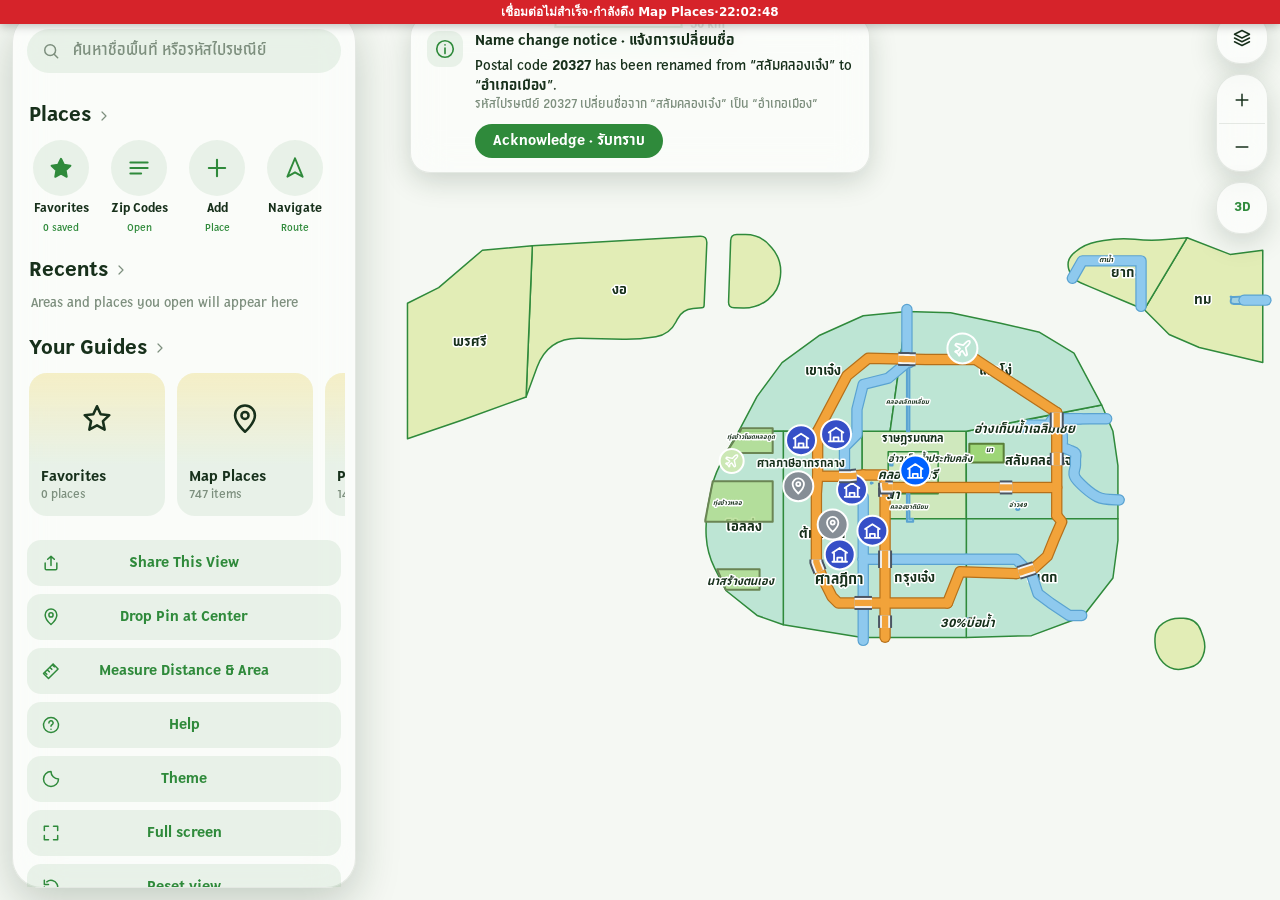
==== index.html @ 1c95a240 "Update index.html" ====
<!DOCTYPE html>
<html lang="th"><head><link rel="preconnect" href="https://script.google.com"><link rel="preconnect" href="https://script.googleusercontent.com" crossorigin><meta charset="utf-8">
<meta name="viewport" content="width=device-width, initial-scale=1, viewport-fit=cover">
<title>รหัสไปรษณีย์ฝาแตก โดยพันรัฐ</title>    <link rel="icon" type="image/png" href="./sFT.png">
        <style>
        
@font-face {
  font-family: 'SaoChingcha';
  src: url('./SaoChingcha-Light.otf') format('opentype');
  font-weight: 300;
}

@font-face {
  font-family: 'SaoChingcha';
  src: url('./SaoChingcha-Regular.otf') format('opentype');
  font-weight: 400;
}

@font-face {
  font-family: 'SaoChingcha';
  src: url('./SaoChingcha-Bold.otf') format('opentype');
  font-weight: 700;
}

*{box-sizing:border-box;}
html,body{margin:0;padding:0;}

body{
  background:var(--cream);
  color:var(--ink);
  font-family:'SaoChingcha',sans-serif;
  -webkit-font-smoothing:antialiased;
  min-height:100vh;
  display:flex;
  flex-direction:column;
}

h1,h2,h3,.display{
  font-family:'SaoChingcha',sans-serif;
}

button{
  font-family:'SaoChingcha',sans-serif;
  cursor:pointer;
}

img{
  max-width:100%;
  display:block;
}
:root{--card:rgba(255,255,255,.58);--g:#2f8a3b;--gd:#17301b;--paper:#f5f8f3;--tx:var(--gd);--mut:#7d8f7e;--line:var(--g);--halo:#fff;--hl:rgba(255,190,0,.38);--r0:#cfe8bd;--r1:#bde5d4;--r2:#e2edb6;--d0:#6dbb55;--d1:#3ea88a;--d2:#b8c43c;--sea:var(--paper);--sh:0 8px 28px rgba(20,50,25,.18);--ac:var(--g);--row:rgba(47,138,59,.09);--bd:rgba(30,60,35,.1);box-sizing:border-box}
:root:not([data-theme=light]){color-scheme:light dark}
@media(prefers-color-scheme:dark){:root:not([data-theme=light]){--card:rgba(22,34,24,.55);--g:#7cc47f;--gd:#e2efdf;--paper:#0b130c;--tx:var(--gd);--mut:#8da68e;--line:var(--g);--halo:#0f1a10;--r0:#2d4623;--r1:#234638;--r2:#3f4a1f;--sea:var(--paper);--ac:var(--g);--row:rgba(124,196,127,.12);--bd:rgba(255,255,255,.1);--sh:0 8px 28px rgba(0,0,0,.5)}}
:root[data-theme=dark]{--card:rgba(22,34,24,.55);--g:#7cc47f;--gd:#e2efdf;--paper:#0b130c;--tx:var(--gd);--mut:#8da68e;--line:var(--g);--halo:#0f1a10;--r0:#2d4623;--r1:#234638;--r2:#3f4a1f;--sea:var(--paper);--ac:var(--g);--row:rgba(124,196,127,.12);--bd:rgba(255,255,255,.1);--sh:0 8px 28px rgba(0,0,0,.5)}
*{box-sizing:border-box;-webkit-tap-highlight-color:transparent}html,body{height:100%;margin:0;overflow:hidden}
body{background:var(--sea);color:var(--tx);font:14px/1.45 "SaoChingcha",sans-serif}
svg.i{width:20px;height:20px;fill:none;stroke:currentColor;stroke-width:1.8;stroke-linecap:round;stroke-linejoin:round;flex:none}
#m{position:fixed;inset:0;width:100%;height:100%;display:block;background:var(--sea);touch-action:none;cursor:grab;user-select:none}
#m:active{cursor:grabbing}
.p{transition:opacity .4s ease}.f{stroke:none;transition:fill .3s,filter .3s}
.r0 .f{fill:var(--r0)}.r1 .f{fill:var(--r1)}.r2 .f{fill:var(--r2)}
.c{fill:transparent;stroke:var(--line);stroke-width:.7;stroke-opacity:0;vector-effect:non-scaling-stroke;transition:fill .25s,stroke-opacity .35s}
.showd .c,.sel .c{stroke-opacity:.5}
.ol{fill:none;stroke:var(--line);stroke-width:1.5;vector-effect:non-scaling-stroke;stroke-linejoin:round;pointer-events:none}
.p:hover .f{filter:brightness(.95)}.showd .c:hover,.sel .c:hover{fill:var(--hl)}.c.on{fill:var(--hl);stroke-opacity:1}
.dim{opacity:.45}
text{text-anchor:middle;dominant-baseline:central;fill:var(--tx);paint-order:stroke;stroke:var(--halo);stroke-linejoin:round;font-weight:600;pointer-events:none}
.fl{position:fixed;background:var(--card);backdrop-filter:blur(18px) saturate(1.5);-webkit-backdrop-filter:blur(18px) saturate(1.5);box-shadow:var(--sh);border:1px solid var(--bd);border-radius:14px;z-index:3}
.fl button{display:grid;place-items:center;width:42px;height:42px;border:0;background:none;color:var(--tx);cursor:pointer;border-radius:12px;transition:background .2s,color .2s,transform .15s}
.fl button:hover{background:var(--row)}.fl button:active{transform:scale(.92)}
#md{top:calc(12px + env(safe-area-inset-top,0px));left:12px;display:flex;padding:3px;border-radius:16px}
#md{align-items:center}.seg{position:relative;display:flex}.sp{width:1px;height:22px;background:var(--mut);opacity:.35;margin:0 5px;flex:none}.seg i{position:absolute;top:0;left:0;width:42px;height:42px;border-radius:12px;background:var(--ac);transition:transform .35s cubic-bezier(.3,.9,.3,1)}
#md button{position:relative;z-index:1}.seg button.a{color:var(--ong)}.seg button.a:hover{background:none}
#ctl{top:calc(12px + env(safe-area-inset-top,0px));right:12px;display:flex;flex-direction:column;padding:3px;gap:2px}
#sh{position:fixed;left:0;right:0;bottom:0;margin:0 auto;width:min(100%,560px);background:var(--card);backdrop-filter:blur(24px) saturate(1.5);-webkit-backdrop-filter:blur(24px) saturate(1.5);border-radius:24px 24px 0 0;box-shadow:0 -6px 30px rgba(20,50,25,.2);border:1px solid var(--bd);border-bottom:0;z-index:4;display:flex;flex-direction:column;transform:translateY(100%);transition:transform .42s cubic-bezier(.22,.9,.28,1),opacity .3s;will-change:transform}
#hd{padding:0 14px calc(12px + env(safe-area-inset-bottom,0px))}
#grab{height:26px;display:grid;place-items:center;touch-action:none;cursor:grab}
#grab i{width:38px;height:4px;border-radius:2px;background:var(--mut);opacity:.5}
#sb{display:flex;align-items:center;gap:10px;height:46px;padding:0 6px 0 14px;border-radius:23px;background:var(--row);color:var(--mut);transition:box-shadow .2s}
#sb:focus-within{box-shadow:0 0 0 2px var(--ac);color:var(--ac)}
#q{flex:1;min-width:0;border:0;outline:0;background:none;color:var(--tx);font:inherit;font-size:15px}
#q::placeholder{color:var(--mut)}
#cl{width:34px;height:34px;border:0;border-radius:50%;background:none;color:var(--mut);display:grid;place-items:center;cursor:pointer}
#cl[hidden]{display:none}
#body{flex:1;overflow:auto;overscroll-behavior:contain;padding:0 10px 24px}
h3{display:flex;align-items:center;gap:8px;font-size:12.5px;font-weight:600;margin:14px 6px 4px;color:var(--mut)}h3 small{font-weight:400}
h2{font-size:22px;margin:2px 6px 6px;font-weight:700}
.dot{width:9px;height:9px;border-radius:50%;flex:none}.dot.r0{background:var(--d0)}.dot.r1{background:var(--d1)}.dot.r2{background:var(--d2)}
.it{display:flex;align-items:center;gap:12px;padding:10px 10px;border-radius:12px;cursor:pointer;transition:background .2s}
.it:hover{background:var(--row)}.it.on{background:var(--hl)}
.it .t{flex:1;min-width:0;display:flex;flex-direction:column}.it small{color:var(--mut);font-size:12px}
.it em{font-style:normal;color:var(--mut);font-size:12.5px;font-variant-numeric:tabular-nums}
.bk{display:inline-flex;align-items:center;gap:2px;color:var(--ac);cursor:pointer;padding:4px 8px 4px 2px;border-radius:10px;font-size:13px;font-weight:600}
.chips{display:flex;flex-wrap:wrap;gap:6px;margin:0 6px 8px}.chips span{padding:3px 10px;border-radius:12px;background:var(--row);font-size:12px;color:var(--mut)}
.em{padding:28px 10px;text-align:center;color:var(--mut)}
#body>*{animation:in .3s ease both}@keyframes in{from{opacity:0;transform:translateY(6px)}}
@media(prefers-reduced-motion:reduce){*{animation:none!important;transition:none!important}}
#mnb,.dm{display:none}
.cp{display:grid;place-items:center;width:30px;height:30px;border:0;background:none;color:var(--mut);border-radius:9px;cursor:pointer;flex:none;transition:background .2s,color .2s}.cp:hover{background:var(--row);color:var(--ac)}
.act{display:flex;gap:8px;margin:0 6px 10px;flex-wrap:wrap}.act button{display:inline-flex;align-items:center;gap:6px;height:36px;padding:0 14px;border:0;border-radius:18px;background:var(--row);color:var(--ac);font:inherit;font-weight:600;font-size:13px;cursor:pointer;transition:transform .15s}.act button:active{transform:scale(.95)}
#ts{position:fixed;left:50%;top:calc(16px + env(safe-area-inset-top,0px));transform:translate(-50%,-20px);opacity:0;pointer-events:none;background:var(--tx);color:var(--sea);padding:8px 16px;border-radius:20px;font-size:13px;z-index:9;transition:opacity .25s,transform .3s cubic-bezier(.2,.9,.3,1)}
#ts.on{opacity:1;transform:translate(-50%,0)}
@media(min-width:900px){
#mnb{display:grid}.dm{display:block}
#sh{top:72px;bottom:12px;left:12px;right:auto;margin:0;width:360px;height:auto!important;border-radius:20px;border:1px solid var(--bd);box-shadow:var(--sh);transform:none;transition:transform .45s cubic-bezier(.22,.9,.28,1),opacity .3s}
#sh.closed{transform:translateX(calc(-100% - 24px));opacity:0;pointer-events:none}
#grab{display:none}#hd{padding:14px 14px 10px}
}
text.st{fill:#f5b301}.svgm{cursor:crosshair!important}
#ctl button.a{background:var(--ac);color:var(--ong)}
#mc{top:calc(68px + env(safe-area-inset-top,0px));left:50%;transform:translateX(-50%);display:flex;align-items:center;gap:6px;padding:3px 4px 3px 14px;border-radius:22px;font-weight:600;color:#e8590c;white-space:nowrap;animation:in .3s ease both}
#mc[hidden]{display:none}#mc button{width:36px;height:36px}
#md,#sh{transition-property:transform,opacity}#md{transition:opacity .3s,transform .35s}
body.fs #md{opacity:0;transform:translateY(-16px);pointer-events:none}body.fs #sh{opacity:0;pointer-events:none}body.fs #mc{top:calc(12px + env(safe-area-inset-top,0px))}
#more{display:grid;grid-template-rows:0fr;opacity:0;visibility:hidden;transition:grid-template-rows .35s cubic-bezier(.3,.9,.3,1),opacity .3s,visibility 0s .35s}
#more.o{grid-template-rows:1fr;opacity:1;visibility:visible;transition-delay:0s}
#more>div{overflow:hidden;display:flex;flex-direction:column;gap:2px}
#cx svg{transition:transform .35s}#cx.o svg{transform:rotate(180deg)}
#tp{position:fixed;top:calc(68px + env(safe-area-inset-top,0px));left:50%;transform:translateX(-50%);display:flex;flex-direction:column;align-items:center;gap:8px;z-index:3;pointer-events:none;max-width:96vw}
#tp>.fl{position:static;transform:none;pointer-events:auto}#tp button{width:36px;height:36px}#tp button.a{background:var(--ac);color:var(--ong)}
#ed,#pc{display:flex;align-items:center;gap:2px;padding:3px 4px;border-radius:22px;animation:in .3s ease both}#ed[hidden],#pc[hidden]{display:none}
#lg{position:fixed;inset:0;z-index:20;display:grid;place-items:center;background:rgba(0,0,0,.35)}#lg[hidden]{display:none}
#lg .fl{position:static;padding:22px;width:min(340px,90vw);display:flex;flex-direction:column;gap:12px;animation:in .3s ease both}#lg h2{margin:0}
#pw{padding:11px 14px;border-radius:14px;border:1px solid var(--bd);background:var(--row);color:var(--tx);font:inherit;font-size:15px;outline:0}#pw:focus{box-shadow:0 0 0 2px var(--ac)}
.fm{display:flex;flex-direction:column;gap:10px;margin:0 6px 12px}.fm label{display:flex;flex-direction:column;gap:4px;font-size:12px;color:var(--mut)}
.fm input,.fm select,.fm textarea{padding:10px 12px;border-radius:12px;border:1px solid var(--bd);background:var(--row);color:var(--tx);font:inherit;font-size:15px;outline:0}.fm :focus{box-shadow:0 0 0 2px var(--ac)}
body.fs #tp{top:calc(12px + env(safe-area-inset-top,0px))}
.fm input[type=range]{padding:0;height:24px}.fm input[type=color]{padding:2px;height:42px}.row2{display:flex;gap:8px;align-items:center}.row2 input{flex:1}
#ld{position:fixed;inset:0;z-index:30;background:var(--sea);display:flex;flex-direction:column;align-items:center;justify-content:center;gap:16px;color:var(--mut);transition:opacity .45s ease,visibility .45s}
#ld.x{opacity:0;visibility:hidden}#ld i{width:44px;height:44px;border-radius:50%;border:3.5px solid var(--row);border-top-color:var(--ac);animation:sp .9s linear infinite!important}
@keyframes sp{to{transform:rotate(360deg)}}
.gl{stroke:var(--line);stroke-width:1;opacity:.16;vector-effect:non-scaling-stroke;pointer-events:none}.gl.m{opacity:.34}
.hd{cursor:move}.md{cursor:copy}
:root{--wt:#8ec9ee;--wtc:#5aa3d1}@media(prefers-color-scheme:dark){:root:not([data-theme=light]){--wt:#2f6a99;--wtc:#1f4a6e}}:root[data-theme=dark]{--wt:#2f6a99;--wtc:#1f4a6e}
#ed{flex-wrap:wrap;justify-content:center;max-width:92vw;border-radius:20px!important}
#md{animation:bx .5s cubic-bezier(.2,.9,.3,1) .05s backwards}#sh{animation:fd .5s ease .3s backwards}
@keyframes bx{from{opacity:0;transform:translateY(-14px)}}@keyframes fd{from{opacity:0}}
#md button.a{background:var(--ac);color:var(--ong)}
#hc{top:calc(68px + env(safe-area-inset-top,0px));left:12px;width:min(340px,calc(100vw - 24px));padding:14px 16px;animation:in .3s ease both}#hc[hidden]{display:none}
#hc ul{margin:8px 0;padding-left:18px;font-size:13px;color:var(--mut)}#hc li{margin:6px 0}#hc .act{margin:6px 0 0}#hc .act button{width:auto;height:36px}
#fx{top:calc(12px + env(safe-area-inset-top,0px));right:12px;width:44px;height:44px;display:none;place-items:center;color:var(--tx);cursor:pointer;padding:0}body.fs #fx{display:grid}
#tabs{position:relative;display:flex;margin:0 14px 8px;padding:3px;border-radius:14px;background:var(--row)}
#tabs i{position:absolute;top:3px;left:3px;width:calc(50% - 3px);height:calc(100% - 6px);border-radius:11px;background:var(--card);box-shadow:0 1px 6px rgba(0,0,0,.15);transition:transform .35s cubic-bezier(.3,.9,.3,1)}
#tabs button{flex:1;position:relative;z-index:1;border:0;background:none;padding:8px 6px;font:inherit;font-weight:600;color:var(--mut);cursor:pointer;border-radius:11px;transition:color .25s}#tabs button.a{color:var(--tx)}
.sk{height:46px;border-radius:12px;margin:8px 4px;background:linear-gradient(90deg,var(--row),transparent,var(--row));background-size:200% 100%;animation:shm 1.2s linear infinite!important}@keyframes shm{to{background-position:-200% 0}}
#tabs{display:none!important}
body.pz>*:not(#pg):not(#ts):not(#lg):not(script){visibility:hidden;pointer-events:none}
#ts{z-index:60}
#rc{position:fixed;top:calc(12px + env(safe-area-inset-top,0px));right:12px;display:flex;flex-direction:column;gap:10px;z-index:3;animation:bx .5s cubic-bezier(.2,.9,.3,1) .1s backwards}
#rc .fl{position:static;display:flex;flex-direction:column;padding:2px;border-radius:24px}#rc button{width:46px;height:46px;border-radius:22px}
#rc .grp button+button{border-top:1px solid var(--bd);border-radius:0}.cmp{font-size:15px;color:var(--g)}#rc button.a{background:var(--g);color:var(--ong)}
#mo{top:calc(12px + env(safe-area-inset-top,0px));right:68px;width:min(280px,calc(100vw - 90px));padding:6px;animation:in .25s ease both}#mo[hidden]{display:none}
#mo .mrow{display:flex;align-items:center;gap:12px;width:100%;height:46px;padding:0 12px;border-radius:12px;font:inherit;font-weight:600;font-size:14px;text-align:left}#mo .mrow.a{background:var(--g);color:var(--ong)}
#hc{left:auto;right:68px;top:calc(12px + env(safe-area-inset-top,0px))}
body.fs #rc,body.fs #sbar{opacity:0;pointer-events:none}
#sbar{position:fixed;top:calc(16px + env(safe-area-inset-top,0px));left:50%;transform:translateX(-50%);display:flex;align-items:center;gap:8px;font-size:12px;font-weight:700;color:var(--gd);z-index:3;pointer-events:none;text-shadow:0 0 4px var(--paper),0 0 8px var(--paper)}
#sbar i{height:7px;border:2px solid var(--g);border-top:0;display:block}
.srow{display:flex;gap:10px;align-items:center}.srow #sb{flex:1;min-width:0;height:44px;border-radius:22px}
#av{width:44px;height:44px;border-radius:50%;border:0;background:var(--g);color:var(--ong);display:grid;place-items:center;cursor:pointer;flex:none;transition:transform .15s}#av:active{transform:scale(.92)}
.hsec{display:flex;align-items:center;gap:4px;font-size:20px;font-weight:800;margin:20px 6px 10px;color:var(--gd)}.hsec svg{color:var(--mut)}
.circs{display:flex;gap:14px;padding:0 6px}.circ{display:flex;flex-direction:column;align-items:center;gap:4px;width:64px;cursor:pointer;font-size:12px;font-weight:600;text-align:center}
.circ i{width:56px;height:56px;border-radius:50%;background:var(--row);display:grid;place-items:center;color:var(--g);transition:transform .15s,background .2s}.circ:hover i{background:var(--hl)}.circ:active i{transform:scale(.93)}.circ small{color:var(--g);font-weight:500}
.guides{display:flex;gap:12px;overflow-x:auto;padding:0 6px 6px;scrollbar-width:none}.gcard{flex:none;width:136px;border-radius:18px;background:var(--row);overflow:hidden;cursor:pointer;transition:transform .15s}.gcard:active{transform:scale(.96)}
.gi{height:92px;display:grid;place-items:center;font-size:44px;background:linear-gradient(180deg,rgba(255,236,170,.55),transparent)}.gcard b,.gcard small{display:block;padding:0 12px}.gcard b{margin-top:2px}.gcard small{color:var(--mut);padding-bottom:12px}
.arow{position:relative;display:flex;align-items:center;justify-content:center;min-height:46px;margin:8px 4px;border-radius:14px;background:var(--row);font-weight:600;color:var(--g);cursor:pointer;transition:background .2s}.arow:hover{background:var(--hl)}.arow svg{position:absolute;left:14px}
.hint{margin:0 8px 6px;color:var(--mut);font-size:13px}
@media(min-width:900px){#sh{top:12px;bottom:12px;left:12px;width:344px;border-radius:30px;box-shadow:0 14px 44px rgba(20,50,25,.22),inset 0 1px 0 rgba(255,255,255,.5)}#hd{padding:16px 14px 8px}#mo #mnb{display:flex}}
#pg{position:fixed;inset:0;z-index:40;background:var(--paper);overflow:auto;display:none}body.pz #pg{display:block;animation:in .35s ease both}
.zw{max-width:720px;margin:0 auto;padding:0 16px}.zh{position:sticky;top:0;z-index:2;padding:calc(18px + env(safe-area-inset-top,0px)) 0 12px;background:var(--card);backdrop-filter:blur(22px) saturate(1.5);-webkit-backdrop-filter:blur(22px) saturate(1.5);border-bottom:1px solid var(--bd)}
.zt{display:flex;align-items:center;justify-content:space-between;margin-bottom:10px}.zt h1{margin:0;font-size:34px;font-weight:800;letter-spacing:-.5px;color:var(--gd)}
.zbtn{display:inline-flex;align-items:center;gap:6px;height:40px;padding:0 16px;border:0;border-radius:20px;background:var(--g);color:var(--ong);font:inherit;font-weight:700;cursor:pointer;transition:transform .15s}.zbtn:active{transform:scale(.95)}
#zsb{display:flex;align-items:center;gap:10px;height:44px;padding:0 14px;border-radius:22px;background:var(--row);color:var(--mut)}#zsb:focus-within{box-shadow:0 0 0 2px var(--g)}#zq{flex:1;border:0;outline:0;background:none;color:var(--tx);font:inherit;font-size:16px}
.zs{display:flex;align-items:center;gap:8px;font-size:13px;font-weight:700;color:var(--mut);margin:22px 8px 6px}.zs small{font-weight:400}
.zc{background:var(--card);border:1px solid var(--bd);border-radius:20px;margin:10px 0;overflow:hidden}
.zr{display:flex;align-items:center;gap:10px;padding:14px 16px;cursor:pointer;transition:background .2s}.zr+.zr{border-top:1px solid var(--bd)}.zr:hover{background:var(--row)}
.zp small{color:var(--mut);margin-left:auto}.zch{display:grid;transition:transform .3s}.zch.o{transform:rotate(90deg)}.zd .zn{flex:1}.zd em{font-style:normal;color:var(--mut);font-variant-numeric:tabular-nums}.zd svg{color:var(--mut)}
body.emb #sh,body.emb #pc,body.emb #ed,body.emb #av{display:none}
#sm{position:fixed;inset:0;z-index:25;display:grid;place-items:center;background:rgba(0,0,0,.35)}#sm[hidden]{display:none}
#sm .fl{position:static;width:min(440px,92vw);padding:18px;animation:in .3s ease both}.smh{display:flex;align-items:center;justify-content:space-between}.smh h2{margin:0}
#sm button{width:auto;height:34px}#sm #smx{width:34px;padding:0}
.shr{display:flex;align-items:center;gap:10px;padding:12px;border-radius:16px;background:var(--row);margin:8px 0}.shr>span{font-size:20px;width:26px;text-align:center}.shr .t{flex:1;min-width:0;display:flex;flex-direction:column}.shr small{color:var(--mut);font-size:12px}
.sb2{border:0;border-radius:17px;padding:0 14px;background:var(--g);color:var(--ong);font:inherit;font-weight:600;font-size:13px;cursor:pointer;transition:transform .15s}.sb2:active{transform:scale(.94)}#sm .sb2.o{background:transparent;color:var(--g);border:1px solid var(--bd)}

/* UI สวิตช์และส่วนเสริม Add-ons */
.sw-row{display:flex;align-items:center;justify-content:space-between;padding:10px;background:var(--row);border-radius:14px;margin-bottom:8px}
.sw{position:relative;display:inline-block;width:44px;height:24px;flex:none}
.sw input{opacity:0;width:0;height:0}
.sw-s{position:absolute;cursor:pointer;inset:0;background-color:var(--mut);transition:.3s;border-radius:24px}
.sw-s:before{position:absolute;content:"";height:18px;width:18px;left:3px;bottom:3px;background-color:white;transition:.3s;border-radius:50%}
.sw input:checked + .sw-s{background-color:var(--ac)}
.sw input:checked + .sw-s:before{transform:translateX(20px)}
.ao-box{padding:12px;border-radius:16px;background:var(--row);margin-bottom:12px;border:1px solid var(--bd)}
.chk-grp{display:flex;gap:10px;flex-wrap:wrap;margin:8px 0}
.chk-grp label{display:inline-flex;align-items:center;gap:4px;font-size:13px;cursor:pointer}
body.mv .p:hover .f{filter:none}
body.mv .fl,body.mv #sh{-webkit-backdrop-filter:none;backdrop-filter:none;background:color-mix(in srgb,var(--paper) 84%,transparent)}
/* ===== ช่องค้นหาย่อเป็นปุ่ม + แคปซูล Postal Codes ===== */
#srow-main{gap:10px;align-items:center}
.srow #sb{flex:0 1 44px;width:44px;min-width:44px;padding:0 0 0 13px;gap:0;overflow:hidden;cursor:pointer;transition:flex-grow .45s cubic-bezier(.3,.9,.3,1),padding .3s,gap .3s,background .2s,box-shadow .2s}
#sb:hover{background:var(--hl)}
#q{flex:0 0 0;width:0;opacity:0;min-width:0;transition:opacity .25s .1s}
.so #sb{flex-grow:1;padding:0 6px 0 14px;gap:10px;cursor:text}.so #sb:hover{background:var(--row)}
.so #q{flex:1;width:auto;opacity:1}
#pcp{flex:1 1 0;min-width:0;display:flex;align-items:center;gap:6px;height:44px;padding:4px;border-radius:22px;background:var(--row);overflow:hidden;white-space:nowrap;transition:flex-grow .45s cubic-bezier(.3,.9,.3,1),flex-basis .45s cubic-bezier(.3,.9,.3,1),padding .3s,margin .3s,opacity .25s}
#pcp.c{flex:0 0 44px}
.so #pcp{flex:0 0 0;padding:0;margin-left:-10px;opacity:0;pointer-events:none}
#av{width:auto;max-width:170px;height:36px;padding:0 14px 0 9px;gap:6px;border-radius:18px;display:flex;align-items:center;flex:none;overflow:hidden;font:inherit;font-size:13px;font-weight:700;transition:max-width .45s cubic-bezier(.3,.9,.3,1),padding .3s}
#av svg{width:18px;height:18px}
#pcp.c #av{max-width:36px;padding:0 9px}
.lgb{flex:none;width:36px;height:36px;border-radius:50%;overflow:hidden;background:#fff;border:1px solid var(--bd);display:block;margin-left:auto;transition:transform .15s,opacity .3s .15s}
.lgb+.lgb{margin-left:0}.lgb img{width:100%;height:100%;object-fit:cover}.lgb:active{transform:scale(.92)}
#pcp.c .lgb{opacity:0}
@media(max-width:360px){#av span{display:none}#av{padding:0 9px}}
/* ===== ตัวเลือกก่อนเข้าโหมดแก้ไข ===== */
#ec{position:fixed;inset:0;z-index:21;display:grid;place-items:center;background:rgba(0,0,0,.35)}#ec[hidden]{display:none}
#ec .fl{position:static;padding:22px;width:min(380px,92vw);display:flex;flex-direction:column;gap:10px;animation:in .3s ease both}#ec h2{margin:0 0 2px}
.ecb{display:flex;align-items:center;gap:14px;width:100%;padding:10px 14px 10px 10px;border:1px solid var(--bd);border-radius:26px;background:var(--row);color:var(--tx);text-decoration:none;font:inherit;text-align:left;cursor:pointer;transition:transform .15s,background .2s}
.ecb:hover{background:var(--hl)}.ecb:active{transform:scale(.97)}
.eci{width:52px;height:52px;border-radius:50%;overflow:hidden;background:#fff;display:grid;place-items:center;flex:none;color:var(--g);border:1px solid var(--bd)}.eci img{width:100%;height:100%;object-fit:cover}
.ect{display:flex;flex-direction:column}.ect b{font-size:16px}.ect small{color:var(--mut);font-size:12px}
#ec .act button{width:auto}
#ec .fl button.ecb{display:flex;width:100%;height:auto;border:1px solid var(--bd);background:var(--row);color:var(--tx);border-radius:26px;padding:10px 14px 10px 10px}#ec .fl button.ecb:hover{background:var(--hl)}

.icp{display:flex;flex-direction:column;gap:6px;padding:8px;border-radius:16px;background:var(--row)}
.icp .r{display:flex;align-items:center;gap:10px}.icp #icpv{width:44px;height:44px;border-radius:50%;background:#fff;border:1px solid var(--bd);display:grid;place-items:center;font-size:22px;flex:none}
.icp input{flex:1;min-width:0}
.icg{display:grid;grid-template-columns:repeat(8,1fr);gap:4px;max-height:170px;overflow:auto;padding:2px}
.icg button{font-size:20px;line-height:1;aspect-ratio:1;border:0;border-radius:10px;background:transparent;cursor:pointer;padding:0;display:grid;place-items:center;width:auto;height:auto;min-width:0}
.icg button:hover{background:var(--hl)}.icg button:active{transform:scale(.88)}

.pcu{position:fixed;left:0;top:0;z-index:40;pointer-events:none;will-change:transform;filter:drop-shadow(0 1px 2px rgba(0,0,0,.35))}
.pcu svg{display:block}.pcu span{position:absolute;left:14px;top:17px;color:#fff;font:700 11px/1 system-ui,sans-serif;padding:3px 7px;border-radius:9px;white-space:nowrap}
body.pcm #m,body.pcm #m *{cursor:none!important}
#lg label.pn,#lg div.pn{display:flex;flex-direction:column;gap:4px;font-size:13px;color:var(--mut)}
#lg #ecol{width:44px;height:32px;padding:0;border:0;background:none;flex:none}
#lg #ecsw{display:flex;gap:6px;flex-wrap:wrap}
#lg #ecsw button{width:26px;height:26px;min-width:0;padding:0;border-radius:50%;border:2px solid #fff;box-shadow:0 0 0 1px var(--bd)}

/* ===== หน้า /go (นำทาง) ===== */
.go-pr{position:relative;display:flex;align-items:center;gap:8px;margin:6px 0}
.go-dot{flex:none;width:26px;height:26px;border-radius:50%;color:#fff;font-weight:800;font-size:12px;display:grid;place-items:center}
.go-in{flex:1;min-width:0;height:42px;border:1px solid var(--bd);background:#fff;color:var(--tx);border-radius:14px;padding:0 12px;outline:none;font:inherit}
.go-in:focus{border-color:var(--g);box-shadow:0 0 0 3px rgba(47,138,59,.15)}
.go-x{flex:none;width:34px;height:34px;padding:0;border:0;border-radius:50%;background:var(--row);cursor:pointer;display:grid;place-items:center;font-size:14px}
#go-sg{position:absolute;left:34px;right:0;top:100%;z-index:10;background:#fff;border-radius:14px;box-shadow:var(--sh);max-height:230px;overflow:auto;border:1px solid var(--bd)}
#go-sg button{display:flex;gap:8px;align-items:center;width:100%;text-align:left;background:none;border:0;border-bottom:1px solid var(--bd);padding:9px 12px;cursor:pointer;color:var(--tx);font:inherit}
#go-sg button:hover{background:var(--row)}#go-sg small{color:var(--mut);margin-left:auto}
.go-tools{display:flex;gap:8px;margin-top:6px;flex-wrap:wrap}.go-tools button{border:0;background:#fff;border-radius:14px;padding:8px 12px;font-weight:700;color:var(--g);cursor:pointer;font:inherit;font-weight:700}
.go-modes{display:grid;grid-template-columns:repeat(4,1fr);gap:6px;margin:4px 0 6px}
.go-modes button{display:flex;flex-direction:column;align-items:center;gap:2px;padding:8px 2px;font-size:12px;font-weight:700;border-radius:16px;border:0;background:var(--row);color:var(--tx);cursor:pointer;font-family:inherit}
.go-modes button b{font-size:20px;line-height:1}.go-modes button.on{background:var(--g);color:var(--ong)}
.go-l{font-size:12px;color:var(--mut);margin:8px 4px 0}
.go-chips{display:flex;flex-wrap:wrap;gap:6px;margin:6px 0}
.go-chips button{padding:5px 11px;font-size:12.5px;border-radius:999px;border:1px solid var(--bd);background:#fff;color:var(--tx);cursor:pointer;font-family:inherit}
.go-chips button.on{background:var(--row);border-color:var(--g);color:var(--g);font-weight:700}.go-chips button[disabled]{opacity:.4;cursor:not-allowed}
.go-alts{display:flex;flex-direction:column;gap:8px;margin:10px 0}
.go-alt{display:flex;flex-direction:column;gap:3px;text-align:left;background:#fff;border:2px solid transparent;border-radius:18px;padding:10px 12px;box-shadow:0 1px 4px rgba(0,0,0,.08);cursor:pointer;color:var(--tx);font-family:inherit}
.go-alt.on{border-color:var(--g);background:#f3faf2}
.go-t{display:flex;align-items:baseline;gap:8px}.go-t b{font-size:20px}.go-t span{color:var(--mut)}.go-t em{margin-left:auto;font-style:normal;font-weight:800;color:var(--g);font-size:15px}
.go-s{font-size:12.5px;color:var(--mut)}.go-tag{display:inline-block;background:var(--row);color:var(--g);border-radius:999px;padding:1px 8px;font-size:11.5px;margin:2px 4px 0 0;font-weight:700}
.go-fare{background:#fff8e6;border:1px solid #f0d58a;border-radius:16px;padding:10px 12px;margin:8px 0}.go-fare h3{margin:0 0 4px;font-size:14px}
.go-fare div{display:flex;justify-content:space-between;gap:10px}.go-fare .go-tot{border-top:1px dashed #d8b95c;margin-top:4px;padding-top:4px;font-weight:800}
.go-steps{list-style:none;margin:8px 0;padding:0}.go-steps li{display:flex;gap:10px;padding:8px 0;border-bottom:1px solid var(--bd);cursor:pointer}
.go-steps li i{flex:none;width:28px;text-align:center;font-style:normal;font-size:18px}.go-steps li div{flex:1}.go-steps li small{color:var(--mut);display:block}
.go-acts{display:flex;gap:8px;margin:8px 0}.go-acts button{flex:1;border:0;font-weight:700;color:var(--ong);background:var(--g);padding:11px;border-radius:14px;cursor:pointer;font-family:inherit}.go-acts button.s{background:var(--row);color:var(--g)}
.go-msg{background:#fff3f3;border:1px solid #f1b9b9;color:#9c2b2b;border-radius:14px;padding:10px 12px;margin:10px 0}
.go-note{color:var(--mut);font-size:12px;margin:6px 0}
.go-g2{display:grid;grid-template-columns:repeat(auto-fill,minmax(130px,1fr));gap:8px;margin-top:6px}.go-g2 label{display:flex;flex-direction:column;font-size:12px;color:var(--mut);gap:2px}
.go-g2 input,.go-note input{border:1px solid var(--bd);border-radius:10px;padding:7px 9px;background:#fff;color:var(--tx);font:inherit}
#go-cust{width:100%;min-height:100px;border:1px solid var(--bd);border-radius:12px;padding:8px;font:12px/1.4 ui-monospace,monospace;margin-top:6px}
#gotap{position:fixed;left:50%;transform:translateX(-50%);top:calc(env(safe-area-inset-top,0px) + 10px);z-index:12;background:var(--card);backdrop-filter:blur(12px);border-radius:20px;box-shadow:var(--sh);padding:10px 12px;display:flex;flex-direction:column;gap:8px;max-width:min(92vw,420px)}
#gotap[hidden]{display:none}body:not(.gop) #gotap{display:none}
.go-tb{display:flex;gap:6px;flex-wrap:wrap}.go-tb button{border:0;background:var(--row);font-weight:700;color:var(--g);padding:7px 12px;border-radius:14px;cursor:pointer;font-family:inherit}
#lggo{background:var(--g);color:var(--ong);display:grid;place-items:center;font-size:18px;text-decoration:none;border-color:transparent}
#srow-go{display:none;align-items:center}
#srow-go .gcfg{width:36px;height:36px;border:0;border-radius:50%;background:var(--row);cursor:pointer;font-size:16px;flex:none}
#godock{position:fixed;z-index:13;left:0;right:0;bottom:0;margin:0 auto;width:min(100%,560px);display:flex;gap:6px;padding:8px 10px calc(8px + env(safe-area-inset-bottom,0px));background:var(--card);backdrop-filter:blur(24px) saturate(1.5);-webkit-backdrop-filter:blur(24px) saturate(1.5);border-top:1px solid var(--bd);border-radius:20px 20px 0 0;box-shadow:0 -6px 24px rgba(20,50,25,.18)}
#godock[hidden]{display:none}
#godock button{flex:1;border:0;background:var(--row);border-radius:16px;padding:7px 4px;display:flex;flex-direction:column;align-items:center;gap:1px;color:var(--tx);font-family:inherit;cursor:pointer}
#godock i{font-style:normal;font-size:22px;line-height:1.1}#godock span{font-size:11px;font-weight:700}#godock button.on{background:var(--g);color:var(--ong)}
#gopanel{position:fixed;z-index:12;left:0;right:0;margin:0 auto;width:min(100%,560px);top:calc(env(safe-area-inset-top,0px) + 8px);bottom:calc(78px + env(safe-area-inset-bottom,0px));background:#f5f8f3;border-radius:24px;box-shadow:var(--sh);border:1px solid var(--bd);display:flex;flex-direction:column;overflow:hidden}
#gopanel[hidden]{display:none}
.go-ph{display:flex;align-items:center;justify-content:space-between;padding:14px 16px 8px;font-size:18px}.go-ph button{width:34px;height:34px;border:0;border-radius:50%;background:var(--row);cursor:pointer;font-size:15px;color:var(--tx)}
.go-pb{overflow:auto;padding:0 14px 16px;flex:1;overscroll-behavior:contain}
.go-sum{display:grid;grid-template-columns:repeat(3,1fr);gap:8px;margin:6px 0}.go-sum div{background:#fff;border-radius:14px;padding:8px;text-align:center}.go-sum b{display:block;font-size:15px}.go-sum small{color:var(--mut)}
.go-big{background:var(--g);color:var(--ong);border-radius:20px;padding:14px;text-align:center;margin:6px 0}.go-big b{display:block;font-size:30px}.go-big small{opacity:.9}
.go-cmp{display:flex;align-items:center;gap:8px;width:100%;background:#fff;border:2px solid transparent;border-radius:14px;padding:9px 12px;margin:6px 0;cursor:pointer;font-family:inherit;text-align:left;color:var(--tx)}.go-cmp.on{border-color:var(--g)}.go-cmp span{flex:1}.go-cmp small{color:var(--mut)}.go-cmp b{color:var(--g)}
@media(max-width:899px){body.gop #sh{top:auto!important;height:auto!important;max-height:58vh;transform:none!important;bottom:0}body.gopd #sh{bottom:calc(74px + env(safe-area-inset-bottom,0px))}body.gomin #body{display:none}}
#go-min{display:none}@media(max-width:899px){#go-min{display:block}}body:not(.gop) #godock,body:not(.gop) #gopanel{display:none}
@media(min-width:900px){body.gopd #sh{bottom:86px}#godock,#gopanel{left:12px;right:auto;margin:0;width:344px}#godock{bottom:12px;border-radius:0 0 30px 30px}#gopanel{top:12px;bottom:86px;border-radius:30px 30px 0 0}}

/* ===== Status Bar ===== */
#stbar{position:fixed;left:0;right:0;top:0;z-index:60;padding:calc(env(safe-area-inset-top,0px) + 3px) 12px 3px;text-align:center;font:600 12px/1.5 system-ui,-apple-system,"Noto Sans Thai","Sarabun",sans-serif;color:#fff;white-space:nowrap;overflow:hidden;text-overflow:ellipsis;pointer-events:none;transform:translateY(-110%);opacity:0;transition:transform .2s ease,opacity .2s;box-shadow:0 2px 10px rgba(0,0,0,.25)}
#stbar.on{transform:translateY(0);opacity:1}
#stbar.info{background:#111}#stbar.err{background:#d6232a}#stbar.ok{background:#1f9d45}
/* ===== แถบบนในแผง: เป็นกล่องค้นหาล้วน (ปุ่มอยู่ใน Places และ Add-ons แล้ว) ===== */
#pcp{display:none!important}
#srow-main #sb{flex:1 1 auto!important;width:auto!important;min-width:0!important;padding:0 6px 0 14px!important;gap:10px!important;cursor:text!important}
#srow-main #q{flex:1 1 auto!important;width:auto!important;opacity:1!important;min-width:0}
#srow-main #sb:hover{background:var(--row)}

/* ===== Add-ons: CarFMRFT / houses ===== */
.lgb.xoff{filter:grayscale(1);opacity:.5}.lgb.xon{box-shadow:0 0 0 2px var(--g)}
.xbrand{display:flex;align-items:center;gap:12px;margin:4px 6px 8px}.xbrand b{font-size:15px;display:block}.xbrand small{color:var(--mut)}
.xi{width:44px;height:44px;border-radius:50%;background:#fff;border:1px solid var(--bd);display:grid;place-items:center;font-size:26px;overflow:hidden;flex:none}.xi.sm{width:34px;height:34px;font-size:20px}.xi img{width:100%;height:100%;object-fit:cover}
.xeh{display:flex;flex-direction:column;margin-top:6px}.xeh small{color:var(--mut)}
.xcur{display:flex;align-items:center;gap:10px}.xmini{border:0;border-radius:14px;background:var(--row);padding:7px 12px;font:inherit;font-weight:700;color:var(--g);cursor:pointer}
.xeg{display:grid;grid-template-columns:repeat(8,1fr);gap:4px;max-height:170px;overflow:auto;padding:2px}
.xeg button{font-size:20px;line-height:1;aspect-ratio:1;border:0;border-radius:10px;background:transparent;cursor:pointer;padding:0;display:grid;place-items:center;width:auto;height:auto;min-width:0}.xeg button:hover{background:var(--hl)}.xeg button.on{background:var(--row);box-shadow:inset 0 0 0 2px var(--g)}
.fm .row2{display:flex;gap:8px;align-items:flex-end}.row2>label{flex:1;min-width:0}.fm .row2 select,.fm .row2 input{width:100%}
.kv{display:grid;grid-template-columns:104px 1fr;gap:4px 10px;margin:0 6px 8px;font-size:13.5px}.kv dt{color:var(--mut)}.kv dd{margin:0;white-space:pre-line;word-break:break-word}
.xhp{stroke-width:2;fill-opacity:.28;cursor:pointer;vector-effect:non-scaling-stroke}.xhp.on{stroke-width:4;fill-opacity:.5}
#xpk{position:fixed;left:50%;transform:translateX(-50%);top:calc(env(safe-area-inset-top,0px) + 12px);z-index:14;display:flex;align-items:center;gap:6px;padding:5px 6px 5px 14px;border-radius:22px;background:var(--card);backdrop-filter:blur(14px);box-shadow:var(--sh);font-weight:600;color:#e8590c;white-space:nowrap}
#xpk[hidden]{display:none}#xpk button{border:0;background:var(--row);border-radius:16px;padding:7px 12px;font:inherit;font-weight:700;color:var(--g);cursor:pointer}
#ao-link{display:block;word-break:break-all;background:var(--row);border-radius:12px;padding:8px 10px;margin:8px 0;font:12px/1.4 ui-monospace,monospace}
/* ===== Layers ===== */
#lyb.f{position:relative}#lyb.f::after{content:"";position:absolute;top:9px;right:9px;width:9px;height:9px;border-radius:50%;background:#ff922b;border:2px solid var(--card)}
#lyp{display:none}
#lye[hidden]{display:none}
body.fs #lyb,body.emb #lyb{display:none}
.lyh{display:flex;align-items:center;justify-content:space-between}.lyh h2{margin:0;font-size:18px}
.lyb2{border:0;background:var(--row);color:var(--ac);min-width:30px;height:30px;border-radius:15px;cursor:pointer;font:inherit;font-size:14px;flex:none;display:inline-flex;align-items:center;justify-content:center}.lyb2.a{background:var(--ac);color:var(--ong)}.lyb2:active{transform:scale(.93)}
.lyq{display:flex;gap:8px;margin:10px 0 0}.lyq button{flex:1;height:34px;border:0;border-radius:17px;background:var(--row);color:var(--ac);font:inherit;font-weight:600;font-size:13px;cursor:pointer}
.lysolo{display:flex;align-items:center;justify-content:space-between;gap:8px;margin:10px 0 0;padding:8px 12px;border-radius:14px;background:var(--hl);font-size:13px}
.lyg{display:flex;align-items:center;margin:14px 4px 4px;font-size:12px;font-weight:700;color:var(--mut);letter-spacing:.02em}
.lyr{display:flex;align-items:center;gap:10px;padding:7px 4px}.lyr+.lyr{border-top:1px solid var(--bd)}
.lye{font-size:17px;width:28px;height:28px;border-radius:9px;display:inline-flex;align-items:center;justify-content:center;flex:none}
.lyn{flex:1;min-width:0;display:flex;flex-direction:column;line-height:1.25}.lyn b{font-size:13.5px;font-weight:600;overflow:hidden;text-overflow:ellipsis}.lyn small{color:var(--mut);font-size:11.5px}
.lyr .sw{transform:scale(.88);transform-origin:left center;margin-right:-4px}.lyr .lyb2{min-width:28px;height:28px;font-size:13px}
.lysh{margin-top:16px;padding:12px;border-radius:16px;background:var(--row);border:1px solid var(--bd)}.lysh small{display:block;color:var(--mut);margin:2px 0 8px}.lysh .act{margin:0 0 8px}
.lyimp{display:flex;gap:6px}.lyimp input{flex:1;min-width:0}
#body .lyw input:not([type=checkbox]),#lye input:not([type=checkbox]):not([type=color]){height:36px;padding:0 10px;border:1px solid var(--bd);border-radius:10px;background:var(--card);color:var(--tx);font:inherit}
#lye{position:fixed;inset:0;z-index:26;display:grid;place-items:center;background:rgba(0,0,0,.35)}
#lye .fl{position:static;width:min(480px,94vw);max-height:90vh;max-height:90dvh;overflow:auto;padding:18px;animation:in .3s ease both}
#lye .row2{display:flex;gap:8px}#lye .row2 label{flex:1}
.lyrc{flex-direction:row!important;align-items:center;gap:8px!important;color:var(--tx)!important;font-size:13px!important}.lyrc input[type=color]{width:38px;height:30px;border:0;padding:0;background:none}
.lyt{font-size:12px;font-weight:700;color:var(--mut);margin-top:4px}.lyt small{font-weight:400}
.lych{display:flex;flex-wrap:wrap;gap:6px}
.lyc{display:inline-flex!important;flex-direction:row!important;align-items:center;gap:4px!important;padding:5px 10px;border-radius:16px;border:1px solid var(--bd);background:var(--card);font-size:12.5px!important;color:var(--tx)!important;cursor:pointer}.lyc:has(input:checked){background:var(--ac);color:var(--ong)!important;border-color:var(--ac)}.lyc input{display:none}
#lye-pl{max-height:190px;overflow:auto;border:1px solid var(--bd);border-radius:12px;padding:2px 6px}
.lyp1{display:flex!important;flex-direction:row!important;align-items:center;gap:8px!important;padding:6px 2px;color:var(--tx)!important;font-size:13px!important;cursor:pointer}.lyp1+.lyp1{border-top:1px solid var(--bd)}.lyp1 span{flex:1;min-width:0;overflow:hidden;text-overflow:ellipsis;white-space:nowrap}.lyp1 small{color:var(--mut);font-size:11px}

.lyn b{white-space:nowrap}.lyacts{display:flex;gap:6px;margin-top:5px}
#body .lyw .lyb2,#lye .lyb2{width:auto;white-space:nowrap}
.lysh .act button,.lyq button{white-space:nowrap;width:auto;flex:1;justify-content:center}
.lyr{align-items:flex-start}.lyr .sw{margin-top:3px}.lyr .lye{margin-top:1px}

#srow-layers{align-items:center}
.lyw{padding:2px 2px 0}
.lysum{display:flex;align-items:center;gap:6px;margin:4px 2px 10px;font-size:13px;color:var(--mut)}.lysum span{flex:1}.lysum b{color:var(--tx)}
.lysolo{display:flex;align-items:center;justify-content:space-between;gap:8px;margin:0 0 10px;padding:8px 12px;border-radius:14px;background:var(--hl);font-size:13px}
.lysq{width:100%;margin-bottom:10px}
.lytools{display:grid;grid-template-columns:1fr 1fr;gap:6px;margin-bottom:6px}
.lytools button{display:flex;align-items:center;gap:8px;height:42px;padding:0 12px;border:0;border-radius:14px;background:var(--row);color:var(--ac);font:inherit;font-weight:600;font-size:13px;cursor:pointer;text-align:left;white-space:nowrap;overflow:hidden}.lytools button span{font-size:16px}.lytools button:active{transform:scale(.97)}
.lygh{display:flex;align-items:center;gap:8px;margin:14px 2px 2px;padding:6px 4px;border-radius:10px;cursor:pointer;position:sticky;top:0;background:color-mix(in srgb,var(--paper) 90%,transparent);backdrop-filter:blur(10px);-webkit-backdrop-filter:blur(10px);z-index:1}
.lygh b{flex:1;font-size:13px;color:var(--gd)}.lygh em{font-style:normal;font-size:12px;color:var(--mut)}.lyar{width:14px;color:var(--mut);font-size:12px}
.lygh .lyb2{height:26px;min-width:0;padding:0 10px;font-size:12px}
.lyacts{flex-wrap:wrap}
.lyacts .lyb2{padding:0 9px;min-width:30px}

/* ===== v3 ===== */
.lysb{display:flex;align-items:center;gap:8px;height:38px;padding:0 12px;border-radius:19px;background:var(--row);color:var(--mut);margin-bottom:10px}
.lysb:focus-within{box-shadow:0 0 0 2px var(--ac);color:var(--ac)}
#body .lyw .lysb input{flex:1;min-width:0;border:0!important;background:none!important;height:100%!important;padding:0!important;color:var(--tx);outline:none}
.lytools button{height:auto;min-height:44px;padding:6px 10px}
.lytools .lti{display:inline-flex;width:30px;height:30px;border-radius:10px;background:var(--card);align-items:center;justify-content:center;flex:none}
.lytools .ltx{display:flex;flex-direction:column;line-height:1.15;min-width:0;overflow:hidden}.lytools .ltx small{font-weight:400;font-size:10.5px;color:var(--mut);overflow:hidden;text-overflow:ellipsis}
.lygh b{flex:none}.lyt2{flex:1;min-width:0;display:flex;flex-direction:column;line-height:1.2}.lyt2 b{font-size:13px;color:var(--gd)}.lyt2 small{font-size:11px;color:var(--mut);font-weight:400}
.lyar{display:inline-flex}.lyar .i{width:14px;height:14px}
.lyb2 .i{width:14px;height:14px;margin-right:4px}.lyb2:not(.a) .i,.lyacts .lyb2 .i{margin-right:0}.lyacts .lyb2:first-child .i{margin-right:4px}
.lygh .lyb2 .i{margin-right:4px}
.lye .i{width:17px;height:17px}
.lybox{margin:4px 2px 8px;padding:12px;border-radius:16px;background:var(--row);border:1px solid var(--bd)}.lybox small{display:block;color:var(--mut);margin:2px 0 8px}
.lyapi{display:flex;align-items:center;gap:8px;padding:6px 0;border-top:1px solid var(--bd);font-size:12px}.lyapi span{flex:1;min-width:0;word-break:break-all}
.lyext{display:inline-flex;align-items:center;gap:6px;margin-top:8px;font-size:12.5px;color:var(--ac);text-decoration:none;font-weight:600}.lyext .i{width:14px;height:14px}
.lysh .act .i{width:15px;height:15px;margin-right:6px;vertical-align:-3px}
.lyic{display:flex;flex-wrap:wrap;gap:6px}.lyi{display:inline-flex!important;align-items:center;justify-content:center;width:38px;height:38px;border-radius:12px;border:1px solid var(--bd);background:var(--card);color:var(--tx)!important;cursor:pointer}.lyi input{display:none}.lyi:has(input:checked){background:var(--ac);color:var(--ong)!important;border-color:var(--ac)}
.lyc .i{width:14px;height:14px}
.shr>span .i{width:22px;height:22px}.shr>span{display:inline-flex;align-items:center;justify-content:center}
#rnn{position:fixed;top:16px;left:50%;transform:translateX(-50%);width:min(460px,calc(100vw - 24px));display:flex;gap:12px;align-items:flex-start;padding:14px 16px;z-index:40;border-radius:20px;animation:in .4s ease both}
#rnn .rni{flex:none;width:36px;height:36px;border-radius:12px;background:var(--row);color:var(--ac);display:flex;align-items:center;justify-content:center}
#rnn p{margin:6px 0 0;font-size:13.5px;line-height:1.45}#rnn p small{display:block;color:var(--mut);font-size:12px}
#rnn button{margin-top:10px;height:34px;padding:0 16px;border:0;border-radius:17px;background:var(--ac);color:var(--ong);font:inherit;font-weight:600;cursor:pointer}
#topbar{display:none}
#navfab{display:none;position:absolute;top:-54px;right:14px;height:42px;padding:0 16px 0 12px;gap:8px;align-items:center;border:0;border-radius:21px;background:var(--g);color:var(--ong);font:inherit;font-weight:700;font-size:14px;box-shadow:0 6px 18px rgba(20,60,30,.35);cursor:pointer}
#navfab .i{width:18px;height:18px;stroke:#fff}
@media(max-width:899px){
#topbar{display:block;position:fixed;top:calc(10px + env(safe-area-inset-top,0px));left:12px;right:12px;z-index:6;padding:5px;border-radius:28px;background:var(--card);backdrop-filter:blur(24px) saturate(1.5);-webkit-backdrop-filter:blur(24px) saturate(1.5);border:1px solid var(--bd);box-shadow:var(--sh)}
#topbar:has(#srow-main[style*="none"]){display:none}
#topbar .srow{gap:6px}#topbar #av span{display:none}#topbar #av{padding:0 11px}
#rc{top:calc(76px + env(safe-area-inset-top,0px))}
#rc button{width:40px;height:40px;border-radius:20px}
#rc .grp:has(#zi){display:none}
#navfab{display:flex}
#rnn{top:calc(76px + env(safe-area-inset-top,0px))}
}
body.fs #topbar,body.emb #topbar,body.gop #navfab,body.fs #navfab,body.emb #navfab{display:none!important}
#rnn button{width:auto!important;min-width:0;padding:0 18px;white-space:nowrap;display:inline-flex;align-items:center;justify-content:center}
#rnn .rnb{flex:1;min-width:0}

body.shfull #navfab{display:none!important}

/* ===== v4: navigation bar + icon-only FAB ===== */
#navfab{width:48px;height:48px;padding:0;border-radius:24px;justify-content:center;top:-60px}
#navfab .i{width:22px;height:22px}
#gobar{display:none}
.gb-top{display:flex;align-items:center;gap:6px}
.gb-ic{flex:none;width:40px;height:40px;border:0;background:none;color:var(--tx);border-radius:20px;display:inline-flex;align-items:center;justify-content:center;cursor:pointer}.gb-ic .i{width:22px;height:22px}
.gb-rows{flex:1;min-width:0;display:flex;flex-direction:column;gap:8px}
.gb-row{position:relative;display:flex;align-items:center;gap:8px}
.gb-d{flex:none;width:22px;height:22px;display:inline-flex;align-items:center;justify-content:center}
.gb-d.o::before{content:"";width:14px;height:14px;border-radius:50%;border:3px solid var(--g);box-sizing:border-box}
.gb-d.v::before{content:"";width:9px;height:9px;border-radius:50%;background:#1c7ed6}
.gb-d.p{color:#e8590c}.gb-d.p .i{width:22px;height:22px;fill:currentColor;fill-opacity:.18}
.gb-row+.gb-row::before{content:"";position:absolute;left:10px;top:-9px;height:10px;border-left:2px dotted var(--mut);opacity:.7}
.gb-in{flex:1;min-width:0;height:44px;padding:0 12px;border-radius:14px;border:1.5px solid var(--bd);background:var(--row);color:var(--tx);font:inherit;font-size:15px;outline:none}
.gb-in:focus{border-color:var(--ac);box-shadow:0 0 0 2px color-mix(in srgb,var(--ac) 25%,transparent)}
.gb-x{flex:none;border:0;background:none;color:var(--mut);width:30px;height:30px;border-radius:15px;display:inline-flex;align-items:center;justify-content:center;cursor:pointer}
.gb-modes{display:flex;align-items:center;margin-top:10px;gap:4px}
.gb-m{flex:1;height:44px;border:0;border-radius:22px;background:none;color:var(--tx);display:inline-flex;align-items:center;justify-content:center;cursor:pointer}
.gb-m.on{background:var(--g);color:var(--ong)}
.gb-m.gb-s{flex:none;width:40px;height:40px;color:var(--mut)}
#gb-sg,#gb-hint{margin-top:8px}
#gb-sg{position:absolute;left:0;right:0;top:100%;margin-top:8px;max-height:46vh;overflow:auto;border-radius:20px;background:var(--card);backdrop-filter:blur(24px) saturate(1.5);-webkit-backdrop-filter:blur(24px) saturate(1.5);border:1px solid var(--bd);box-shadow:var(--sh)}
#gb-sg[hidden],#gb-hint[hidden]{display:none}
#gb-sg button{display:flex;align-items:center;gap:12px;width:100%;border:0;background:none;padding:12px 16px;color:var(--tx);font:inherit;text-align:left;cursor:pointer;border-top:1px solid var(--bd)}
#gb-sg button:first-child{border-top:0;color:var(--ac);font-weight:700}
#gb-sg small{display:block;color:var(--mut);font-weight:400;font-size:12px}
.gb-oi{flex:none;width:32px;height:32px;border-radius:10px;background:var(--row);display:inline-flex;align-items:center;justify-content:center}
#gb-hint{display:flex;align-items:center;justify-content:space-between;gap:8px;padding:8px 12px;border-radius:14px;background:var(--hl);font-size:13px}
.gb-c{border:0;border-radius:14px;height:28px;padding:0 12px;background:var(--ac);color:var(--ong);font:inherit;font-weight:600;cursor:pointer;white-space:nowrap}
@media(max-width:899px){
body.gop #gobar{display:block;position:fixed;z-index:14;top:calc(10px + env(safe-area-inset-top,0px));left:12px;right:12px;padding:8px 10px 8px 6px;border-radius:26px;background:var(--card);backdrop-filter:blur(24px) saturate(1.5);-webkit-backdrop-filter:blur(24px) saturate(1.5);border:1px solid var(--bd);box-shadow:var(--sh)}
body.gop #srow-go{display:none!important}
body.gop .go .ao-box:has(#go-pts),body.gop #go-modes{display:none}
body.gop #rc{top:calc(var(--gbh,190px) + 24px + env(safe-area-inset-top,0px))}
}
body.fs #gobar,body.emb #gobar{display:none!important}

:root{--ong:#fff}
.ei{display:inline-flex;width:1.15em;height:1.15em;vertical-align:-.2em;flex:none}
.ei svg{width:100%;height:100%;fill:none;stroke:currentColor;stroke-width:1.8;stroke-linecap:round;stroke-linejoin:round}
.it>span:first-child .ei,.go-sg .ei{width:20px;height:20px}
.lytools{grid-template-columns:repeat(3,1fr)}
.lytools button{flex-direction:column;justify-content:center;gap:2px;min-height:58px;padding:8px 4px;text-align:center;font-size:12px}
.lytools .lti{width:auto;height:auto;background:none}
.lytools .ltx{align-items:center;font-size:12px;font-weight:600}.lytools .ltx small{display:none}
#navfab .i{stroke:#fff}
/* ===== layers tiles / map editor ===== */
.lytiles{display:grid;grid-template-columns:repeat(4,1fr);gap:8px;margin:4px 0 10px}
.lytile{display:flex;flex-direction:column;align-items:center;gap:4px;padding:12px 4px 10px;border:1.5px solid transparent;border-radius:14px;background:var(--row);color:var(--tx);font:inherit;cursor:pointer;min-width:0}
.lytile .lti2{display:inline-flex;width:46px;height:46px;border-radius:12px;background:var(--card);align-items:center;justify-content:center}
.lytile b{font-size:12.5px;font-weight:700}.lytile small{font-size:10.5px;color:var(--mut)}
.lytile.on{border-color:var(--ac);background:var(--hl)}.lytile.on .lti2{background:var(--ac);color:var(--ong,#fff)}
.lytile.dis{opacity:.5;cursor:not-allowed}
.lynote{margin:6px 2px;font-size:12px;color:var(--mut)}
.lygh2{display:flex;align-items:center;justify-content:space-between;gap:10px;margin:14px 2px 2px;padding:6px 2px;border-bottom:1px solid var(--bd)}
.mes-st{padding:10px 12px;border-radius:12px;background:var(--row);font-weight:600;font-size:13px;margin-bottom:10px}
.mes-st.d{background:rgba(232,89,12,.13);color:#b8470c}.mes-st small{display:block;font-weight:400;color:var(--mut);margin-top:2px}
.mes-tools{display:grid;grid-template-columns:repeat(3,1fr);gap:6px;margin-bottom:10px}
.mes-tools button{display:flex;flex-direction:column;align-items:center;gap:4px;padding:10px 4px;border:0;border-radius:12px;background:var(--row);color:var(--tx);font:inherit;font-size:12px;font-weight:600;cursor:pointer}
.mes-tools button.on{background:var(--ac);color:var(--ong)}
.mes-n{display:flex;flex-direction:column;flex:1;font-size:11px;color:var(--mut);gap:2px}
.mes-r{display:flex;flex-direction:column;gap:6px;margin:10px 0;font-size:12.5px}.mes-r input[type=range]{width:100%;accent-color:var(--g)}
.mes-h{margin:10px 0}.mes-h button:disabled{opacity:.4}.mes-x{width:100%}
.lybox code{font-size:11.5px;background:var(--card);padding:1px 5px;border-radius:5px}
.lybox input{width:100%;margin:4px 0 8px}
body.meon #navfab{display:none!important}

/* ===== terrain ===== */
body.terr #m{background:transparent!important}
body.terr #g .f{fill-opacity:0}body.terr #g .c:not(.on){fill-opacity:0}
body.t3d #m{visibility:hidden}
#b3tip{display:none;position:fixed;z-index:30;padding:5px 10px;border-radius:8px;background:var(--tx);color:var(--sea);font-size:12px;font-weight:700;pointer-events:none}
#b3d .cmp{font-size:13px}
.trh{margin:14px 2px 6px;font-size:12px;font-weight:700;color:var(--mut);letter-spacing:.03em}
.trseg{display:grid;gap:6px;margin-bottom:8px}.trseg.g3{grid-template-columns:repeat(3,1fr)!important}
.trseg button{display:flex;align-items:center;justify-content:center;gap:6px;padding:9px 4px;border:0;border-radius:10px;background:var(--row);color:var(--tx);font:inherit;font-size:12.5px;font-weight:600;cursor:pointer}
.trseg button.on{background:var(--ac);color:var(--ong)}
.trdot{display:inline-block;width:12px;height:12px;border-radius:50%;border:1px solid rgba(0,0,0,.25);flex:none}
.trcols{display:grid;grid-template-columns:repeat(2,1fr);gap:6px;margin:8px 0}
.trcols label{display:flex;align-items:center;gap:8px;padding:6px 8px;border-radius:10px;background:var(--row);font-size:12.5px;font-weight:600}
.trcols label span{flex:1}.trcols input[type=color]{width:30px;height:26px;border:0;padding:0;background:none}
#rc button.a .cmp,#b3d.a .cmp{color:#fff}

/* ===== bridges ===== */
.brrow{display:flex;align-items:center;gap:10px;width:100%;padding:9px 8px;margin:3px 0;border:1.5px solid transparent;border-radius:12px;background:var(--row);color:var(--tx);font:inherit;text-align:left;cursor:pointer}
.brrow.on{border-color:var(--ac);background:var(--hl)}
.bri{display:inline-flex;width:34px;height:34px;border-radius:10px;background:var(--card);align-items:center;justify-content:center;flex:none}.bri.big{width:44px;height:44px;border-radius:12px}
.brt{flex:1;min-width:0;display:flex;flex-direction:column;line-height:1.25}.brt b{font-size:13.5px}.brt small{color:var(--mut);font-size:11.5px;overflow:hidden;text-overflow:ellipsis;white-space:nowrap}
.brb{font-size:10.5px;font-weight:700;padding:3px 8px;border-radius:8px;background:var(--card);color:var(--mut)}.brb.s{background:var(--ac);color:var(--ong)}
.brcard{padding:12px;border-radius:14px;background:var(--row);margin:6px 0 10px}
.brh{display:flex;gap:10px;align-items:center}.brh b{display:block;font-size:15px}.brh small{color:var(--mut);font-size:12px}
.brs{display:grid;grid-template-columns:repeat(3,1fr);gap:6px;margin:10px 0}.brs div{padding:8px;border-radius:10px;background:var(--card);text-align:center}.brs small{display:block;color:var(--mut);font-size:10.5px}.brs b{font-size:14px}
.brf{display:flex;flex-direction:column;gap:4px;font-size:12px;color:var(--mut);margin-bottom:6px}.brf input{height:38px;padding:0 10px;border:1px solid var(--bd);border-radius:10px;background:var(--card);color:var(--tx);font:inherit;font-size:14px}
</style></head><body>
<svg id="m"></svg><div id="pg"><div class="zh"><div class="zw"><div class="zt"><h1>Postal Codes</h1><button id="zmap" class="zbtn"><svg class="i" viewBox="0 0 24 24"><path d="m3 6 6-2 6 2 6-2v14l-6 2-6-2-6 2zM9 4v14M15 6v14"/></svg>Map</button></div><label id="zsb"><svg class="i" viewBox="0 0 24 24"><circle cx="11" cy="11" r="6.5"/><path d="m20 20-4.2-4.2"/></svg><input id="zq" placeholder="Search province, district or zip code" autocomplete="off"></label></div></div><div class="zw" id="zl"></div></div><div id="sm" hidden><div class="fl"><div class="smh"><h2>Share this map</h2><button id="smx" aria-label="Close"><svg class="i" viewBox="0 0 24 24"><path d="M6 6l12 12M18 6 6 18"/></svg></button></div><small id="sml" class="hint"></small>
<div class="shr"><span><svg class="i" viewBox="0 0 24 24"><path d="M10 14a4 4 0 0 0 5.7 0l3-3a4 4 0 0 0-5.7-5.7l-1 1M14 10a4 4 0 0 0-5.7 0l-3 3a4 4 0 0 0 5.7 5.7l1-1"/></svg></span><div class="t"><b>Link</b><small>Current area, pin &amp; zoom</small></div><button class="sb2" data-sa="link">Copy</button><button class="sb2 o" id="shnat" data-sa="native">Share</button></div>
<div class="shr"><span><svg class="i" viewBox="0 0 24 24"><rect x="3" y="5" width="18" height="14" rx="2"/><circle cx="9" cy="10" r="1.5"/><path d="m3 17 5-5 4 4 3-3 6 6"/></svg></span><div class="t"><b>PNG image</b><small>Current map view</small></div><button class="sb2" data-sa="png">Save</button><button class="sb2 o" id="shpc" data-sa="pngc">Copy</button></div>
<div class="shr"><span><svg class="i" viewBox="0 0 24 24"><path d="m12 3 9 4.5-9 4.5-9-4.5z"/><path d="m3 12 9 4.5 9-4.5"/><path d="m3 16.5 9 4.5 9-4.5"/></svg></span><div class="t"><b>Layers</b><small>Current visibility &amp; custom layers · เลเยอร์ที่เปิดอยู่</small></div><button class="sb2" data-sa="lyc">Copy</button><button class="sb2 o" data-sa="lyn">Share</button></div>
<div class="shr"><span><svg class="i" viewBox="0 0 24 24"><path d="M5 19 19 5M4 4h4v4H4zM16 16h4v4h-4z"/></svg></span><div class="t"><b>SVG vector</b><small>Scalable &amp; editable</small></div><button class="sb2" data-sa="svg">Save</button></div>
<div class="shr"><span><svg class="i" viewBox="0 0 24 24"><path d="M3 5h18v14H3zM3 10h18M9 5v14"/></svg></span><div class="t"><b>HTML · Table</b><small>All postal codes (+ places)</small></div><button class="sb2" data-sa="tblc">Copy</button><button class="sb2 o" data-sa="tbld">.html</button></div>
<div class="shr"><span><svg class="i" viewBox="0 0 24 24"><path d="m8 8-4 4 4 4M16 8l4 4-4 4M13.5 5l-3 14"/></svg></span><div class="t"><b>HTML · Embed</b><small>iframe for the website</small></div><button class="sb2" data-sa="embc">Copy</button><button class="sb2 o" data-sa="embd">.html</button></div></div></div><div id="ts"></div><button id="fx" class="fl" aria-label="ออกจากเต็มจอ"></button><div id="hc" class="fl" hidden><b>วิธีใช้</b><ul><li><b>กดแช่ / แตะ 2 ครั้ง</b> บนแผนที่ → ปักหมุด คัดลอกหรือแชร์พิกัด</li><li><b>แตะจังหวัด</b> → ซูมเข้าและดูเขต · <b>แตะเขต</b> → ดูรหัสไปรษณีย์</li><li><b>ไม้บรรทัด</b> → แตะหลายจุดเพื่อวัดระยะ · ลากให้เส้นปิดเป็นรูปหรือตัดกันเอง จะแสดงพื้นที่เป็น ตร.กม.</li><li><b>แถบล่าง</b> → ค้นหาทุกอย่าง · ปัดซ้าย/ขวาสลับ Postal Code / Map</li><li>ปักหมุดโปรด ★ ได้จากหน้าจังหวัด/เขต</li></ul></div><div id="tp"><div id="mc" class="fl" hidden><svg class="i" viewBox="0 0 24 24"><path d="m14.5 3.5 6 6L9 21l-6-6z"/><path d="m8 11 2 2M11 8l2 2M14 5l2 2M5 14l2 2"/></svg><span id="mv"></span><button id="mu" aria-label="ย้อนจุด"><svg class="i" viewBox="0 0 24 24"><path d="M9 14 4 9l5-5"/><path d="M4 9h10.5a5.5 5.5 0 0 1 0 11H11"/></svg></button><button id="mx" aria-label="ปิดการวัด"><svg class="i" viewBox="0 0 24 24"><path d="M6 6l12 12M18 6 6 18"/></svg></button></div><div id="ed" class="fl" hidden><span style="padding:0 6px 0 10px;font-weight:600;font-size:13px;color:var(--ac)">แก้ไข</span><button data-tool="place" title="สถานที่"><svg class="i" viewBox="0 0 24 24"><path d="M4 9.5 5.5 4h13L20 9.5"/><path d="M4 9.5a2.6 2.6 0 0 0 5.3 0 2.6 2.6 0 0 0 5.4 0 2.6 2.6 0 0 0 5.3 0"/><path d="M5.5 13v7h13v-7"/></svg></button><button data-tool="road" title="ถนน"><svg class="i" viewBox="0 0 24 24"><path d="M8 3 5 21M16 3l3 18M12 5v3M12 11v3M12 17v3"/></svg></button><button data-tool="river" title="แม่น้ำ / คลอง"><svg class="i" viewBox="0 0 24 24"><path d="M3 9c3-3 6 3 9 0s6 3 9 0M3 15c3-3 6 3 9 0s6 3 9 0"/></svg></button><button data-tool="bay" title="อ่าว / พื้นน้ำ"><svg class="i" viewBox="0 0 24 24"><path d="M5 14c-1-5 3-9 8-8 5 1 7 5 6 9-1 4-6 5-9 4-3 0-4-2-5-5z"/></svg></button><button data-tool="mountain" title="ภูเขา"><svg class="i" viewBox="0 0 24 24"><path d="m3 19 6-11 4 7 3-4 5 8z"/></svg></button><button id="edm" title="เลือกถนนหลายเส้นเพื่อรวมเป็นสายเดียว"><svg class="i" viewBox="0 0 24 24"><rect x="3" y="3" width="13" height="13" rx="2"/><path d="m7 9.5 2 2 4-4M8 20h11a2 2 0 0 0 2-2V8"/></svg></button><button id="edu" hidden title="ย้อนจุดล่าสุด"><svg class="i" viewBox="0 0 24 24"><path d="M9 14 4 9l5-5"/><path d="M4 9h10.5a5.5 5.5 0 0 1 0 11H11"/></svg></button><button id="edc" hidden title="เส้นโค้ง"><svg class="i" viewBox="0 0 24 24"><path d="M4 19C4 9 12 17 20 5"/></svg></button><button id="edl" hidden title="ล็อกมุม 45°/ตามกริด"><svg class="i" viewBox="0 0 24 24"><path d="M4 19h16M4 19 15 6"/><path d="M10 19a6 6 0 0 0-1.6-4"/></svg></button><button id="edok" hidden title="เสร็จสิ้นเส้นถนน"><svg class="i" viewBox="0 0 24 24"><path d="m5 12.5 4.5 4.5L19 7.5"/></svg></button><button id="edx" title="ออกจากโหมดแก้ไข"><svg class="i" viewBox="0 0 24 24"><path d="M6 6l12 12M18 6 6 18"/></svg></button></div><div id="pc" class="fl" hidden></div></div><div id="ec" hidden><div class="fl"><h2>เลือกสิ่งที่จะแก้ไข</h2><a class="ecb" id="ec-car" href="#"><span class="eci"><img alt="" src="[data-uri]"></span><span class="ect"><b>รถของมูลนิธิ</b><small>มูลนิธิช่วยเหลือคนปัญญาอ่อน</small></span></a><a class="ecb" id="ec-home" href="#"><span class="eci"><img alt="" src="[data-uri]"></span><span class="ect"><b>บ้าน</b><small>บ้านทั้งหมด</small></span></a><button class="ecb" id="ec-map"><span class="eci"><svg class="i" viewBox="0 0 24 24" style="width:24px;height:24px"><path d="m3 6 6-2 6 2 6-2v14l-6 2-6-2-6 2zM9 4v14M15 6v14"/></svg></span><span class="ect"><b>Map Places</b><small>ร้าน ถนน ธรรมชาติ บนแผนที่</small></span></button><div class="act" style="margin:0"><button id="ec-x">ปิด</button></div></div></div>
<div id="lg" hidden><div class="fl"><h2>โหมดแก้ไข</h2><label class="pn">ชื่อของคุณ (คนอื่นจะเห็น)<input id="ename" maxlength="20" placeholder="เช่น แอดมิน, สมชาย" autocomplete="nickname"></label><div class="pn">สีเมาส์ของคุณ<div style="display:flex;align-items:center;gap:8px"><input id="ecol" type="color" value="#2f8a3b"><div id="ecsw"></div></div></div><input id="pw" type="password" placeholder="รหัสผ่าน" autocomplete="current-password"><small id="lge" style="color:#e03131;min-height:1.2em"></small><small id="lgn" style="color:var(--mut)"></small><div class="act" style="margin:0"><button id="lgb">เข้าสู่ระบบ</button><button id="lgc">ยกเลิก</button></div></div></div>

<div id="rc"><div class="fl grp"><button id="lyb" aria-label="Layers" title="Layers · เลเยอร์"><svg class="i" viewBox="0 0 24 24"><path d="m12 3 9 4.5-9 4.5-9-4.5z"/><path d="m3 12 9 4.5 9-4.5"/><path d="m3 16.5 9 4.5 9-4.5"/></svg></button></div><div class="fl grp" style="display:none"><button id="opt" aria-label="Map options" title="Map options"><svg class="i" viewBox="0 0 24 24"><path d="m3 6 6-2 6 2 6-2v14l-6 2-6-2-6 2zM9 4v14M15 6v14"/></svg></button></div><div class="fl grp"><button id="zi" aria-label="Zoom in"><svg class="i" viewBox="0 0 24 24"><path d="M12 5v14M5 12h14"/></svg></button><button id="zo" aria-label="Zoom out"><svg class="i" viewBox="0 0 24 24"><path d="M5 12h14"/></svg></button></div><div class="fl grp"><button id="zr" aria-label="Reset view" title="Reset view"><b class="cmp">N</b></button></div></div><div id="lye" hidden></div><div id="mo" class="fl" hidden><button id="tb" class="mrow"></button><button id="ru" class="mrow"><svg class="i" viewBox="0 0 24 24"><path d="m14.5 3.5 6 6L9 21l-6-6z"/><path d="m8 11 2 2M11 8l2 2M14 5l2 2M5 14l2 2"/></svg><span>Measure distance &amp; area</span></button><button id="fsb" class="mrow"></button><button id="shb" class="mrow"><svg class="i" viewBox="0 0 24 24"><path d="M12 15V4M8 7.5 12 4l4 3.5"/><path d="M5 12v6.5A1.5 1.5 0 0 0 6.5 20h11a1.5 1.5 0 0 0 1.5-1.5V12"/></svg><span>Share this view</span></button><button id="hp" class="mrow"><svg class="i" viewBox="0 0 24 24"><circle cx="12" cy="12" r="9"/><path d="M9.5 9.5a2.5 2.5 0 1 1 3.6 2.2c-.7.4-1.1.9-1.1 1.8M12 17h.01"/></svg><span>Help</span></button><button id="mnb" class="mrow dm"><svg class="i" viewBox="0 0 24 24"><rect x="3.5" y="4" width="17" height="16" rx="3"/><path d="M9.5 4v16"/></svg><span>Show / hide sidebar</span></button></div><div id="sbar"><i></i><span></span></div>

<div id="sh"><button id="navfab" aria-label="Navigate"><svg class="i" viewBox="0 0 24 24"><path d="M12 3 5 20l7-4 7 4z"/></svg></button><div id="hd"><div id="grab"><i></i></div>
<div class="srow" id="srow-main"><label id="sb"><svg class="i" viewBox="0 0 24 24"><circle cx="11" cy="11" r="6.5"/><path d="m20 20-4.2-4.2"/></svg><input id="q" placeholder="ค้นหาชื่อพื้นที่ หรือรหัสไปรษณีย์" autocomplete="off" enterkeyhint="search"><button id="cl" hidden aria-label="ล้าง"><svg class="i" viewBox="0 0 24 24"><path d="M6 6l12 12M18 6 6 18"/></svg></button></label><div id="pcp" class="c"><button id="av" aria-label="Postal Codes" title="Postal Codes"><svg class="i" viewBox="0 0 24 24"><rect x="3" y="5" width="18" height="14" rx="2.5"/><path d="m3.5 7 8.5 6 8.5-6"/></svg><span>Postal Codes</span></button><a class="lgb" id="lgcar" href="#" title="CarFMRFT · รถของมูลนิธิ" aria-label="CarFMRFT รถของมูลนิธิ"><img alt="" src="[data-uri]"></a><a class="lgb" id="lghome" href="#" title="houses · บ้านทั้งหมด" aria-label="houses บ้านทั้งหมด"><img alt="" src="[data-uri]"></a><a class="lgb" id="lggo" href="#/go" title="นำทาง" aria-label="นำทาง">🧭</a></div></div>
<div class="srow" id="srow-addons" style="display:none;"><span class="bk" id="ao-back"><svg class="i" viewBox="0 0 24 24" style="width:18px;height:18px"><path d="m15 6-6 6 6 6"/></svg>&lt; ย้อนกลับ</span><h2 style="margin:0 0 0 8px;font-size:18px;flex:1">Add-ons</h2></div><div class="srow" id="srow-go" style="display:none;"><span class="bk" id="go-back"><svg class="i" viewBox="0 0 24 24" style="width:18px;height:18px"><path d="m15 6-6 6 6 6"/></svg>ย้อนกลับ</span><h2 style="margin:0 0 0 8px;font-size:18px;flex:1">Navigate <small style="font-weight:400;color:var(--mut);font-size:13px">นำทาง</small></h2><button class="gcfg" id="go-cfg" title="ตัวเลือกเส้นทาง"><svg class="i" viewBox="0 0 24 24"><path d="M4 6h9M17 6h3M4 12h3M11 12h9M4 18h11M19 18h1"/><circle cx="15" cy="6" r="2"/><circle cx="9" cy="12" r="2"/><circle cx="17" cy="18" r="2"/></svg></button></div><div class="srow" id="srow-layers" style="display:none;"><span class="bk" id="ly-back"><svg class="i" viewBox="0 0 24 24" style="width:18px;height:18px"><path d="m15 6-6 6 6 6"/></svg>Back</span><h2 style="margin:0 0 0 8px;font-size:18px;flex:1">Layers <small style="font-weight:400;color:var(--mut);font-size:13px">เลเยอร์</small></h2></div><div class="srow" id="srow-bridge" style="display:none;"><span class="bk" id="br-back"><svg class="i" viewBox="0 0 24 24" style="width:18px;height:18px"><path d="m15 6-6 6 6 6"/></svg>Back</span><h2 style="margin:0 0 0 8px;font-size:18px;flex:1">Bridges <small style="font-weight:400;color:var(--mut);font-size:13px">สะพาน</small></h2></div>
</div><div id="tabs"><i id="tth"></i><button data-t="0" class="a">Postal Code</button><button data-t="1">Map</button></div><div id="body"></div></div>
<script>
const DATA = [
  {district:1, provName:"นครราชธานี", areaCode:"101", entries:[{zip:"10101",name:"วังฯ"},{zip:"10102",name:"เวียง"},{zip:"10103",name:"คลัง"},{zip:"10104",name:"ประชาธิป"},{zip:"10105",name:"พรศรีแผ่นดิน"},{zip:"10106",name:"โรงพยาบาล"},{zip:"10107",name:"รถราง"},{zip:"10108",name:"ไฟฟ้าสถิต"},{zip:"10109",name:"รัฐสภาเก่า"}]},
  {district:1, provName:"ราษฎรมณฑล", areaCode:"102", entries:[{zip:"10210",name:"บางแตงโม"},{zip:"10211",name:"บางแมวโต"},{zip:"10212",name:"มาลีวง"},{zip:"10213",name:"ยูเรนัส"},{zip:"10214",name:"สัมพันธไมต"},{zip:"10215",name:"พระอาทิตย์"},{zip:"10216",name:"วงรี"},{zip:"10217",name:"ตลาดวงรี"},{zip:"10218",name:"ผีเปรต"},{zip:"10219",name:"พันเก้าเล่า"},{zip:"10220",name:"เรือนจำ"},{zip:"10221",name:"ธนาคารกลาง"},{zip:"10222",name:"เสรีฝาแตก"},{zip:"10223",name:"ชาตินิยม"},{zip:"10224",name:"สังคมนิยม"},{zip:"10225",name:"อนุรักษ์นิยม"}]},
  {district:2, provName:"สลัมคลองเจ๋ง", areaCode:"203", entries:[{zip:"20326",name:"กะสี"},{zip:"20327",name:"อำเภอเมือง"},{zip:"20328",name:"คลองเจ๋ง"},{zip:"20329",name:"เขต49"},{zip:"20330",name:"ทะเลเปรี้ยว"},{zip:"20331",name:"กล้วยแตก"}]},
  {district:2, provName:"เขาเจ๋ง", areaCode:"204", entries:[{zip:"20432",name:"บายาโดลิด"},{zip:"20433",name:"หลุมริม"},{zip:"20434",name:"ด้านขนาน"}]},
  {district:2, provName:"ต้มยำไก่", areaCode:"205", entries:[{zip:"20535",name:"กลีเจ๋ง"},{zip:"20536",name:"กลีดำ"},{zip:"20537",name:"กลีโอ้ล"},{zip:"20538",name:"กลีเปรียว"},{zip:"20539",name:"กลีแดง"}]},
  {district:2, provName:"โอ้ลลิ่ง", areaCode:"206", entries:[{zip:"20640",name:"หลอกูด"},{zip:"20641",name:"หลอ"},{zip:"20642",name:"โอ้ลซิ่ง"},{zip:"20643",name:"โอ้ลวิ่ง"}]},
  {district:2, provName:"เลิกโง่", areaCode:"207", entries:[{zip:"20744",name:"เลิกโง่"},{zip:"20745",name:"เลิกเหลี่ยม"},{zip:"20746",name:"ประหารชีวิต"}]},
  {district:2, provName:"โยดก", areaCode:"208", entries:[{zip:"20847",name:"ไส้ติ่งแตก"},{zip:"20848",name:"สมองแตก"}]},
  {district:2, provName:"กรุงเจ๋ง", areaCode:"209", entries:[{zip:"20949",name:"กรุงเจ๋ง"},{zip:"20950",name:"อาณานิคม"},{zip:"20951",name:"ส้มปอด"}]},
  {district:3, provName:"งอ", areaCode:"310", entries:[{zip:"31052",name:"งอ"},{zip:"31053",name:"งอลวง"}]},
  {district:3, provName:"พรศรี", areaCode:"311", entries:[{zip:"31154",name:"พระพร"},{zip:"31155",name:"ศรีบุแม่"},{zip:"31156",name:"มุมปาน"}]},
  {district:3, provName:"ทม", areaCode:"312", entries:[{zip:"31257",name:"ทมตะวันตก"},{zip:"31258",name:"ทมตะวันออก"}]},
  {district:3, provName:"ยากส์", areaCode:"313", entries:[{zip:"31359",name:"ยากส์ชิบหาย"},{zip:"31360",name:"เมืองกรุงเขา"}]},
  {district:3, provName:"ประปาแตก", areaCode:"314", entries:[{zip:"31461",name:"ประปาแตก"}]}
];
const REG=[{n:"ภาค 1",ab:"ศสว.",f:"ศรีสุนทรโวหาร"},{n:"ภาค 2",ab:"ปดน.",f:"ประดิษฐ์มนูธรรม"},{n:"ภาค 3",ab:"ธรส.",f:"ธรรมรงนาวาสวัสดิ์"}];
const $=s=>document.querySelector(s),svg=$('#m'),NS='http://www.w3.org/2000/svg';
// polygons in screenshot coordinates (1380x750)
const bb=a=>{let p=a.join(' ').split(/[ ,]/).map(Number),xs=[],ys=[];p.forEach((v,i)=>(i%2?ys:xs).push(v));const x=Math.min(...xs),y=Math.min(...ys);return{x,y,w:Math.max(...xs)-x,h:Math.max(...ys)-y}};
const OUT={
0:["780,378 860,378 860,445 780,445"],1:["738,345 905,345 905,485 738,485"],
2:["905,345 1122,303 1140,345 1148,400 1148,485 905,485"],
3:["543,345 570,290 610,235 670,190 740,160 810,153 783,345"],
4:["612,345 738,345 738,675 615,655"],
5:["543,345 612,345 615,655 570,640 520,600 490,540 487,487 500,420 520,380"],
6:["810,153 880,155 960,172 1040,185 1090,235 1122,303 905,345 783,345"],
7:["905,485 1148,485 1148,520 1140,580 1090,640 1010,672 880,677"],
8:["738,485 905,485 897,560 880,677 740,675"],
9:["210,48 490,32 485,147 450,150 430,190 380,198 235,195 200,290","528,30 575,30 610,70 605,120 570,148 524,147"],
10:["10,140 60,115 130,55 210,48 200,290 98,327 10,357"],
11:["1190,150 1258,38 1330,65 1380,55 1380,235 1275,212 1230,190"],
12:["1065,70 1095,45 1150,35 1200,40 1258,38 1190,150 1130,125 1075,100"],
13:["1210,665 1235,645 1275,650 1290,690 1275,720 1235,725 1210,700"]};
const DS={
2:[[905,303,968,410],[968,303,1088,410],[1088,303,1148,410],[905,410,1030,485],[1030,410,1112,485],[1112,410,1148,485]],
3:["543,345 570,290 610,235 670,190 675,198 735,285 720,340 720,345","675,198 670,190 740,160 810,153 783,300 735,285","735,285 783,300 783,345 720,345 720,340"],
4:[[612,345,738,408],[612,408,738,487],[612,487,738,565],[612,565,738,637],[612,637,738,675]],
5:[[480,345,612,408],[480,408,612,487],[480,487,612,565],[480,565,612,655]],
6:["810,153 880,155 960,172 936,248 795,225","795,225 936,248 905,345 783,345","960,172 1040,185 1090,235 1122,303 905,345 936,248"],
7:["905,485 1050,640 1010,672 880,677","905,485 1148,485 1148,520 1140,580 1090,640 1050,640"],
8:[[738,485,905,565],[738,565,905,637],[738,637,905,675]],
9:OUT[9],
10:["10,140 60,115 130,242 100,290 98,327 10,357","60,115 130,55 210,48 200,230 170,225 130,242","130,242 170,225 200,230 200,290 98,327 100,290"],
11:["1258,38 1330,65 1275,212 1230,190 1190,150","1330,65 1380,55 1380,235 1275,212"],
12:[OUT[12][0],[1100,35,1170,105]],13:[OUT[13][0]]};
{const g=(xs,ys,skip)=>{const o=[];for(let r=0;r<ys.length-1;r++)for(let c=0;c<xs.length-1;c++)if(!skip(r,c,xs.length-1,ys.length-1))o.push([xs[c],ys[r],xs[c+1],ys[r+1]]);return o};
DS[0]=g([780,807,833,860],[378,403,425,445],()=>0);
DS[1]=g([738,780,807,833,860,905],[345,378,403,425,445,485],(r,c)=>r>0&&r<4&&c>0&&c<4)}
const LP={1:[820,357],9:[350,120]};
const GEO0={o:JSON.parse(JSON.stringify(OUT)),d:JSON.parse(JSON.stringify(DS))};
let CVR={},GEOREV=0;
const okPoly=s=>typeof s==='string'&&/^-?\d+(\.\d+)?,-?\d+(\.\d+)?( -?\d+(\.\d+)?,-?\d+(\.\d+)?){2,}$/.test(s);
function geoSync(){DS[9]=OUT[9];if(DS[12]&&OUT[12])DS[12][0]=OUT[12][0];if(DS[13]&&OUT[13])DS[13][0]=OUT[13][0]}
function geoApply(g){if(!g||typeof g!=='object')return false;
 if(g.o)for(const k in g.o){if(OUT[k]&&Array.isArray(g.o[k])&&g.o[k].length&&g.o[k].every(okPoly))OUT[k]=g.o[k].slice()}
 if(g.p)for(const k in g.p){const a=k.split(':').map(Number);if(DS[a[0]]&&typeof DS[a[0]][a[1]]==='string'&&okPoly(g.p[k]))DS[a[0]][a[1]]=g.p[k]}
 CVR=(g.c&&typeof g.c==='object')?g.c:{};GEOREV=+g.rev||0;geoSync();return true}
function geoSnap(){const o={},p={};DATA.forEach((_,i)=>{o[i]=OUT[i].slice();if(i!==9)DS[i].forEach((s,j)=>{if(typeof s==='string'&&!((i===12||i===13)&&j===0))p[i+':'+j]=s})});return{v:1,rev:GEOREV,t:Date.now(),o,p,c:CVR}}
const FORCED_GEO={"v":1,"rev":2,"t":1793421074297,"o":{"0":["780,378 860,378 860,445 780,445"],"1":["738,345 905,345 905.2,485 738,485"],"2":["905,345 1122,303 1140,345 1148,400 1148,485 905.2,485"],"3":["540.7,344.9 569.8,289.5 610,235 670.4,191.1 740,160 810,153 783,345"],"4":["612,344.9 738,345 738.3,675.4 612,654.9"],"5":["540.7,344.9 612,344.9 612,654.9 570,640 520,600 490,540 487,487 500,420 520,380"],"6":["810,153 880,155 960,172 1022.5,186.5 1077.6,219.9 1122,303 905,345 783,345"],"7":["905.2,485 1148,485 1148,520 1140,580 1091.9,641.7 1009.5,672.4 905.1,675.4"],"8":["738,485 905.2,485 905.1,565 905.1,675.4 738.3,675.4"],"9":["210,48 490,32 485,147 450,150 430,190 380,198 235,195 200,290","528,30 575,30 610,70 605,120 570,148 524,147"],"10":["10,140 60,115 130,55 210,48 200,290 98,327 10,357"],"11":["1190,150 1258.9,35 1327.6,61.7 1380,55 1380,235 1278.3,210.8 1230,190"],"12":["1065,70 1095,45 1150,35 1200,40 1258.9,35 1190,150 1130,125 1073.4,100.9"],"13":["1207.4,661.6 1232.5,644 1274.1,645.2 1290,690 1278.2,720.1 1234.1,729.6 1207.2,701.9"]},"p":{"3:0":"540.7,344.9 569.8,289.5 610,235 670.4,191.1 675,198 734.3,283.4 720.7,345","3:1":"675,198 670.4,191.1 740,160 810,153 788.8,302.5 734.3,283.4","3:2":"734.3,283.4 788.8,302.5 783,345 720.7,345","6:0":"810,153 880,155 960,172 934.2,249.4 799.8,224.3","6:1":"799.8,224.3 934.2,249.4 905,345 783,345","6:2":"960,172 1022.5,186.5 1077.6,219.9 1122,303 905,345 934.2,249.4","7:0":"905.2,485 1050.1,657.1 1009.5,672.4 905.1,675.4","7:1":"905.2,485 1148,485 1148,520 1140,580 1091.9,641.7 1050.1,657.1","10:0":"10,140 60,115 130,242 100,290 98,327 10,357","10:1":"60,115 130,55 210,48 202.6,226.4 170,225 130,242","10:2":"130,242 170,225 202.6,226.4 200,290 98,327 100,290","11:0":"1258.9,35 1327.6,61.7 1278.3,210.8 1230,190 1190,150","11:1":"1327.6,61.7 1380,55 1380,235 1278.3,210.8"},"c":{"o:13:0":[1,1,1,1,1,1,1],"o:9:1":[0.4,1,1,1,1,0.4],"o:9:0":[0,0.2,0.2,1,1,1,1,0],"c:10:2":[0,0,0,1,0,0],"c:10:1":[1,1,1,0,0,0],"o:12:0":[1,1,1,1,0,0,1,1],"o:5:0":[0,0,0,0,0,1,1,1,1],"c:3:0":[0,0,1,0,0,0,0]}};
geoApply(FORCED_GEO);
const PB=DATA.map((_,i)=>bb(OUT[i]));
const mkC=i=>DS[i].map(s=>{
 if(typeof s=='string'){const b=bb([s]),v=s.split(' ').map(q=>q.split(',').map(Number));
  return{poly:s,...b,cx:v.reduce((a,q)=>a+q[0],0)/v.length,cy:v.reduce((a,q)=>a+q[1],0)/v.length,lw:b.w*.8}}
 const b=PB[i],x0=Math.max(s[0],b.x),y0=Math.max(s[1],b.y),x1=Math.min(s[2],b.x+b.w),y1=Math.min(s[3],b.y+b.h);
 return{r:s,x:x0,y:y0,w:x1-x0,h:y1-y0,cx:(x0+x1)/2,cy:(y0+y1)/2,lw:x1-x0}});
const C=DATA.map((p,i)=>mkC(i));
function curveD(poly,cv){const v=poly.split(' ').map(q=>q.split(',').map(Number)),n=v.length;
 if(!cv||!cv.some(x=>x>0))return 'M'+v.map(a=>a[0]+' '+a[1]).join('L')+'Z';
 let d='';
 for(let k=0;k<n;k++){const p=v[k],a=v[(k+n-1)%n],b=v[(k+1)%n],r=Math.min(1,cv[k]||0);
  if(r<=0){d+=(d?'L':'M')+p[0]+' '+p[1];continue}
  const la=Math.hypot(a[0]-p[0],a[1]-p[1])||1,lb=Math.hypot(b[0]-p[0],b[1]-p[1])||1,dd=r*Math.min(la,lb)/2;
  const p1=[p[0]+(a[0]-p[0])/la*dd,p[1]+(a[1]-p[1])/la*dd],p2=[p[0]+(b[0]-p[0])/lb*dd,p[1]+(b[1]-p[1])/lb*dd];
  d+=(d?'L':'M')+p1[0].toFixed(2)+' '+p1[1].toFixed(2)+'Q'+p[0]+' '+p[1]+' '+p2[0].toFixed(2)+' '+p2[1].toFixed(2)}
 return d+'Z'}
function baseHtml(){const od=(i,k)=>curveD(OUT[i][k],CVR['o:'+i+':'+k]);
 let h='<defs>'+DATA.map((_,i)=>i>1?`<clipPath id="k${i}">${OUT[i].map((s,k)=>`<path d="${od(i,k)}"/>`).join('')}</clipPath>`:'').join('')+'</defs><g id="g">';
 [1,0,2,3,4,5,6,7,8,9,10,11,12,13].forEach(i=>{const p=DATA[i];
  h+=`<g class="p r${p.district-1}" data-i="${i}">`+OUT[i].map((s,k)=>`<path class="f" d="${od(i,k)}"/>`).join('')+
  C[i].map((c,j)=>c.poly?`<path class="c" data-i="${i}" data-j="${j}" d="${curveD(c.poly,CVR['c:'+i+':'+j])}"/>`:`<rect class="c" data-i="${i}" data-j="${j}" x="${c.r[0]}" y="${c.r[1]}" width="${c.r[2]-c.r[0]}" height="${c.r[3]-c.r[1]}" ${i>1?`clip-path="url(#k${i})"`:''}/>`).join('')+
  OUT[i].map((s,k)=>`<path class="ol" d="${od(i,k)}"/>`).join('')+'</g>'});
 return h+'</g>'}
function rebuildBase(){DATA.forEach((_,i)=>{PB[i]=bb(OUT[i]);C[i]=mkC(i)});const t=document.createElementNS(NS,'svg');t.innerHTML=baseHtml();
 const od=svg.querySelector('defs'),og=svg.querySelector('#g');if(od)od.replaceWith(t.querySelector('defs'));if(og)og.replaceWith(t.querySelector('#g'))}
svg.innerHTML=baseHtml()+'<g id="lb"></g>';

const DT=matchMedia('(min-width:900px)'),lb=$('#lb'),sh=$('#sh'),hd=$('#hd'),qi=$('#q'),grab=$('#grab');
C[12][0].cx=1175;C[12][0].cy=128;C[12][0].lw=110;
svg.insertAdjacentHTML('beforeend','<g id="ms"></g><g id="pl"></g><g id="gh" pointer-events="none"></g>');
const FULL={x:0,y:0,w:1380,h:750};
let fs=false,ms=false,mp=[],FV=[],vb={...FULL},sel={i:null,j:null},mode=0,anim,st=0,H=0,off=[0,0,0];
const I={star:'<svg class="i" viewBox="0 0 24 24" style="width:17px;height:17px"><path d="m12 3.5 2.7 5.5 6 .9-4.4 4.2 1 6-5.3-2.8-5.3 2.8 1-6L3.3 9.9l6-.9z"/></svg>',starf:'<svg class="i" viewBox="0 0 24 24" style="width:17px;height:17px;fill:currentColor"><path d="m12 3.5 2.7 5.5 6 .9-4.4 4.2 1 6-5.3-2.8-5.3 2.8 1-6L3.3 9.9l6-.9z"/></svg>',cp:'<svg class="i" viewBox="0 0 24 24" style="width:17px;height:17px"><rect x="9" y="9" width="11" height="11" rx="2.5"/><path d="M5 15V6.5A2.5 2.5 0 0 1 7.5 4H15"/></svg>',link:'<svg class="i" viewBox="0 0 24 24" style="width:17px;height:17px"><path d="M10 14a4 4 0 0 0 5.7 0l3-3a4 4 0 0 0-5.7-5.7l-1 1"/><path d="M14 10a4 4 0 0 0-5.7 0l-3 3a4 4 0 0 0 5.7 5.7l1-1"/></svg>',chev:'<svg class="i" viewBox="0 0 24 24" style="width:16px;height:16px"><path d="m9 6 6 6-6 6"/></svg>',back:'<svg class="i" viewBox="0 0 24 24" style="width:18px;height:18px"><path d="m15 6-6 6 6 6"/></svg>',pin:'<svg class="i" viewBox="0 0 24 24" style="color:var(--ac)"><path d="M12 21s7-6.2 7-11.5A7 7 0 0 0 5 9.5C5 14.800 12 21 12 21z"/><circle cx="12" cy="9.5" r="2.5"/></svg>',no:'<svg class="i" viewBox="0 0 24 24" style="width:32px;height:32px"><circle cx="11" cy="11" r="6.5"/><path d="m20 20-4.2-4.2M9 9l4 4m0-4-4 4"/></svg>',gridPlus:'<svg class="i" viewBox="0 0 24 24"><rect x="3" y="3" width="18" height="18" rx="2"/><path d="M3 9h18M3 15h18M9 3v18M15 3v18"/><circle cx="16" cy="16" r="5" fill="var(--sea)" stroke="none"/><path d="M16 13v6M13 16h6" stroke="var(--ac)" stroke-width="2"/></svg>'};
let RR=null;const R0=()=>RR||(RR=svg.getBoundingClientRect()),sc=()=>R0().width/vb.w;
function labels(){OCC=[];const s=sc(),o=[],E=(t,x,y,fs)=>{OCC.push([x-t.length*.3*fs,y-fs*.6,x+t.length*.3*fs,y+fs*.6]);return o.push(`<text x="${x}" y="${y}" font-size="${fs}" stroke-width="${3/s}">${t}</text>`)};
 const showAll=vb.w<460;
 DATA.forEach((p,i)=>{const b=PB[i],on=sel.i===i||showAll;
  if(on){C[i].forEach((c,j)=>{const x=c.cx,y=c.cy;if(x<vb.x-vb.w*.6||x>vb.x+vb.w*1.6||y<vb.y-vb.h*.6||y>vb.y+vb.h*1.6)return;
    const t=p.entries[j].name,fs=Math.min(11.5/s,c.lw*1.2/(t.length*.6));if(fs*s>=5)E(t,x,y,fs)})}
  if(sel.i!==i&&!showAll){const fs=(i>1?13:11)/s,w=p.provName.length*.6*fs;if(w<=b.w*1.05){const l=LP[i]||[b.x+b.w/2,b.y+b.h/2];E(p.provName,l[0],l[1],fs)}}});
 FV.forEach(c=>{const z=Z[c];if(!z)return;const[i,j]=z,l=j==null?(LP[i]||[PB[i].x+PB[i].w/2,PB[i].y+PB[i].h/2]):[C[i][j].cx,C[i][j].cy];o.push(`<text class="st" x="${l[0]}" y="${l[1]-15/s}" font-size="${16/s}" stroke-width="${3/s}">★</text>`)});
 lb.innerHTML=o.join('')}
/* ===== ระบบ render ลื่น: viewBox อัปเดตทันที (ถูกมาก) ส่วนงานหนักรวมเป็นเฟรมละครั้ง และข้ามได้ถ้ายังอยู่ในพื้นที่ที่วาดไว้แล้ว ===== */
let rqF=0,idleT=0,forceR=0,CV=null,lastUpd=0;
const moving=()=>performance.now()-lastUpd<160;
const setCov=()=>CV={x0:vb.x-vb.w*.3,y0:vb.y-vb.h*.3,x1:vb.x+vb.w*1.3,y1:vb.y+vb.h*1.3,vw:vb.w};
const inCov=()=>CV&&vb.x>=CV.x0&&vb.y>=CV.y0&&vb.x+vb.w<=CV.x1&&vb.y+vb.h<=CV.y1&&Math.abs(Math.log(vb.w/CV.vw))<.22;
function heavy(){forceR=0;setCov();labels();if(mp.length)drawMs();if(PL.length||pin||ED.pts.length||(ADDONS.fataekts&&fataekRoutes.length))drawPl()}
function frame(){rqF=0;try{scaleBar()}catch(_){}if(forceR||!inCov()||gridOn())heavy()}
function reqR(f){if(f)forceR=1;if(!rqF)rqF=requestAnimationFrame(frame)}
function upd(){const r=R0();if(window.goScale)goScale();if(window.xScale)xScale();vb.h=vb.w*r.height/r.width;svg.setAttribute('viewBox',`${vb.x} ${vb.y} ${vb.w} ${vb.h}`);
 svg.classList.toggle('showd',vb.w<740||mode==1);lastUpd=performance.now();document.body.classList.add('mv');reqR(0);
 clearTimeout(idleT);idleT=setTimeout(()=>{document.body.classList.remove('mv');reqR(1)},120)}
// bottom sheet
function geo(){H=Math.round(innerHeight*.86);sh.style.height=DT.matches?'':H+'px';off=[H-hd.offsetHeight,H-Math.round(innerHeight*.5),0]}
const vis=s=>H-off[s];
function setSt(s,inst){sh.style.transition=inst?'none':'';if(DT.matches){st=s?1:0;sh.classList.toggle('closed',!st);sh.style.transform=''}else{st=s;sh.classList.remove('closed');sh.style.transform=`translateY(${off[s]}px)`}}
function selBox(){return sel.i===null?FULL:sel.j===null?PB[sel.i]:C[sel.i][sel.j]}
function refit(){fit(selBox(),sel.i===null?1.04:sel.j===null?1.35:4)}
function fit(b,pad=1.35){const r=R0(),dt=DT.matches,ins=dt||fs?0:Math.min(vis(st),r.height*.55),il=dt&&st&&!fs?384:0,wv=r.width-il,hv=r.height-ins,wm=Math.max(b.w*pad,b.h*pad*wv/hv),k=wm/wv,w=k*r.width,ra=r.height/r.width,
 S={x:vb.x+vb.w/2,y:vb.y+vb.w*ra/2},T={x:b.x+b.w/2-(il+wv/2-r.width/2)*k,y:b.y+b.h/2-(hv/2-r.height/2)*k},w0=vb.w,t0=performance.now(),d=Math.abs(Math.log(w/w0))>.5?700:520;
 cancelAnimationFrame(anim);(function f(t){let e=Math.min(1,(t-t0)/d);e=e<.5?4*e*e*e:1-Math.pow(-2*e+2,3)/2;
  const ww=w0*Math.pow(w/w0,e),cx=S.x+(T.x-S.x)*e,cy=S.y+(T.y-S.y)*e;vb.w=ww;vb.x=cx-ww/2;vb.y=cy-ww*ra/2;upd();if(e<1)anim=requestAnimationFrame(f)})(t0)}
function zoomAt(f,px,py){const r=R0(),wx=vb.x+(px-r.left)/r.width*vb.w,wy=vb.y+(py-r.top)/r.height*vb.h,nw=Math.min(2400,Math.max(25,vb.w/f)),g=vb.w/nw;
 vb.x=wx-(wx-vb.x)/g;vb.y=wy-(wy-vb.y)/g;vb.w=nw;upd()}
function select(i,j=null,s){window.xClear&&xClear();FORM=null;hv=null;if(i!==null)tab=0;sel={i,j};
 svg.querySelectorAll('.p').forEach(g=>{g.classList.toggle('sel',+g.dataset.i===i);g.classList.toggle('dim',i!==null&&+g.dataset.i!==i)});
 svg.querySelectorAll('.c.on').forEach(e=>e.classList.remove('on'));
 if(i!==null&&j!==null)svg.querySelector(`.c[data-i="${i}"][data-j="${j}"]`).classList.add('on');
 if(s!==undefined)setSt(s);refit();if(sel.i!==null)addRc(codeOf());panel();$('#body').scrollTop=0;try{history.replaceState(null,'',codeOf()?HX()+codeOf():(PATHMODE?location.pathname+location.search:'#/map/'))}catch(_){}}
const codeOf=()=>sel.i===null?'':sel.j===null?DATA[sel.i].areaCode:DATA[sel.i].entries[sel.j].zip;
const linkOf=()=>{try{return baseUrl()+HX()+codeOf()}catch(_){return codeOf()}};
let tt;function toast(m){sbarToast(m)}
/* ===== Status Bar (แถบสถานะด้านบน): ดำ = ทั่วไป/บันทึก · แดง = ล้มเหลว · เขียว = กลับมาสำเร็จ — แสดงจากเหตุการณ์จริงของ API เท่านั้น ===== */
const SB={q:[],busy:0,el:null},APIST={},SVB={t:0,list:[]};
const sbTime=()=>new Date().toLocaleTimeString('th-TH',{hour12:false});
function sbEl(){if(!SB.el){const e=document.createElement('div');e.id='stbar';e.setAttribute('role','status');e.setAttribute('aria-live','polite');document.body.appendChild(e);SB.el=e}return SB.el}
function sbar(kind,parts){const text=parts.filter(x=>x!==''&&x!=null).concat([sbTime()]).join('·');
 if(SB.q.length&&SB.q[SB.q.length-1].text===text)return;SB.q.push({kind,text});if(SB.q.length>4)SB.q.shift();sbNext()}
function sbNext(){if(SB.busy||!SB.q.length)return;const m=SB.q.shift(),e=sbEl();SB.busy=1;e.className=m.kind;e.textContent=m.text;void e.offsetWidth;e.classList.add('on');
 setTimeout(()=>{e.classList.remove('on');setTimeout(()=>{SB.busy=0;sbNext()},200)},SB.q.length>1?900:1700)}
function sbarToast(m){m=String(m==null?'':m);sbar(/ไม่สำเร็จ|ไม่ได้|ผิดพลาด|ล้มเหลว|ไม่ถูกต้อง/.test(m)?'err':'info',[m])}
function apiFail(name,backup){const s=APIST[name]||(APIST[name]={fail:0,t:0}),now=Date.now();if(!s.fail||now-s.t>30000){sbar('err',['เชื่อมต่อไม่สำเร็จ',backup?'BACKUP':'กำลังดึง '+name]);s.t=now}s.fail=1}
function apiOk(name){const s=APIST[name];if(s&&s.fail){s.fail=0;sbar('ok',['ดึง '+name+' สำเร็จ'])}}
function apiSave(op,item,api,ok,err){SVB.list.push({op,item:item||{},api,ok:!!ok,err:err||''});clearTimeout(SVB.t);SVB.t=setTimeout(()=>{const L=SVB.list;SVB.list=[];const g={};L.forEach(x=>{const k=x.op+'|'+x.api+'|'+x.ok;(g[k]=g[k]||[]).push(x)});
  Object.values(g).forEach(a=>{const f=a[0],lbl=(f.item.name||'')+(f.item.id?' '+f.item.id:'')+(a.length>1?' +'+(a.length-1)+' รายการ':'');sbar(f.ok?'info':'err',[f.ok?f.op:f.op+'ไม่สำเร็จ',lbl.trim(),f.api,f.ok?'':String(f.err||'').slice(0,40)])})},350)}

function copy(v,m){const ok=()=>toast(m||'คัดลอก '+v+' แล้ว'),fb=()=>{const a=document.createElement('textarea');a.value=v;a.style.cssText='position:fixed;opacity:0';document.body.appendChild(a);a.select();try{document.execCommand('copy');ok()}catch(_){toast('คัดลอกไม่สำเร็จ')}a.remove()};
 navigator.clipboard?navigator.clipboard.writeText(v).then(ok,fb):fb()}
const Z={};DATA.forEach((p,i)=>{Z[p.areaCode]=[i,null];p.entries.forEach((e,j)=>Z[e.zip]=[i,j])});
function go(){if((forced||pageOf())!=='map')return;const h=(location.hash||'').replace(/^#\/?(map\/?|zip\/?|Add-ons\/?)?/i,''),kv={};let k='';h.split('&').forEach(t=>{const n=t.indexOf('=');if(n<0)k=t;else kv[t.slice(0,n)]=t.slice(n+1)});
 if(kv.ly&&window.lyApply)window.lyApply(kv.ly);
 const nm=a=>a?a.split(',').map(Number):null,v=nm(kv.v),p=nm(kv.p);
 if(Z[k])select(Z[k][0],Z[k][1],1);
 if(p&&p.length==2&&p.every(isFinite)){pin={x:p[0],y:p[1]};showPc();drawPl();if(!v)fit({x:p[0]-30,y:p[1]-30,w:60,h:60},1)}
 if(v&&v.length==3&&v.every(isFinite)){cancelAnimationFrame(anim);const r=R0();vb.w=v[2];vb.x=v[0]-v[2]/2;vb.y=v[1]-v[2]*r.height/r.width/2;upd()}}
const sv=()=>{try{localStorage.setItem('fv',JSON.stringify(FV))}catch(_){}};try{FV=JSON.parse(localStorage.getItem('fv')||'[]').filter(c=>Z[c])}catch(_){}
function toggleFav(){const c=codeOf(),n=FV.indexOf(c);if(n<0){FV.push(c);toast('ปักหมุดแล้ว ★')}else{FV.splice(n,1);toast('เอาหมุดออกแล้ว')}sv();panel();labels()}
const AREA=Object.keys(OUT).filter(k=>k!='0').reduce((a,k)=>a+OUT[k].reduce((b,p)=>{const v=p.split(' ').map(q=>q.split(',').map(Number));let t=0;v.forEach((q,n)=>{const w=v[(n+1)%v.length];t+=q[0]*w[1]-w[0]*q[1]});return b+Math.abs(t)/2},0),0),KM=Math.sqrt(25678/AREA);
const fmt=d=>(d<10?d.toFixed(2):d<100?d.toFixed(1):Math.round(d).toLocaleString('th'))+' กม.';
const inter=(a,b,c,d)=>{const r=[b[0]-a[0],b[1]-a[1]],q=[d[0]-c[0],d[1]-c[1]],den=r[0]*q[1]-r[1]*q[0];if(!den)return null;const t=((c[0]-a[0])*q[1]-(c[1]-a[1])*q[0])/den,u=((c[0]-a[0])*r[1]-(c[1]-a[1])*r[0])/den;return t>0&&t<1&&u>0&&u<1?[a[0]+t*r[0],a[1]+t*r[1]]:null};
const shoe=P=>Math.abs(P.reduce((a,p,i)=>{const q=P[(i+1)%P.length];return a+p[0]*q[1]-q[0]*p[1]},0))/2;
const fmtA=a=>(a<10?a.toFixed(2):a<1000?a.toFixed(1):Math.round(a).toLocaleString('th'))+' ตร.กม.';
function msPolys(){const P=mp,n=P.length,o=[];if(n>=4&&P[0][0]===P[n-1][0]&&P[0][1]===P[n-1][1])o.push(P.slice(0,n-1));else for(let i=0;i<n-1;i++)for(let j=i+2;j<n-1;j++){const X=inter(P[i],P[i+1],P[j],P[j+1]);if(X)o.push([X,...P.slice(i+1,j+1)])}return o}
function drawMs(){const s=sc(),g=$('#ms');let h='',tot=0,ar=0;
 if(mp.length){msPolys().forEach(P=>{const a=shoe(P)*KM*KM,cx=P.reduce((t,p)=>t+p[0],0)/P.length,cy=P.reduce((t,p)=>t+p[1],0)/P.length;ar+=a;h+=`<polygon points="${P.map(p=>p.join(',')).join(' ')}" fill="#e8590c" fill-opacity=".18" stroke="none"/><text x="${cx}" y="${cy}" font-size="${12/s}" stroke-width="${3/s}" style="fill:#e8590c">${fmtA(a)}</text>`});
  h+=`<polyline points="${mp.map(p=>p.join(',')).join(' ')}" fill="none" stroke="#e8590c" stroke-width="${2.5/s}" stroke-linecap="round" stroke-linejoin="round" stroke-dasharray="${6/s} ${5/s}"/>`;
  mp.forEach((p,n)=>{if(n){const q=mp[n-1],d=Math.hypot(p[0]-q[0],p[1]-q[1])*KM;tot+=d;h+=`<text x="${(p[0]+q[0])/2}" y="${(p[1]+q[1])/2-10/s}" font-size="${11.5/s}" stroke-width="${3/s}" style="fill:#e8590c">${fmt(d)}</text>`}
   h+=`<circle cx="${p[0]}" cy="${p[1]}" r="${(n?5:7)/s}" fill="#fff" stroke="#e8590c" stroke-width="${2.5/s}"/>`})}
 g.innerHTML=h;if(ms)$('#mv').textContent=mp.length>1?'รวม '+fmt(tot)+(ar?' · พื้นที่ '+fmtA(ar):''):'แตะแผนที่เพื่อวางจุด'}
function openMore(){}
function setMeas(on){if(on)openMore();ms=on;if(!on)mp=[];svg.classList.toggle('svgm',on);$('#ru').classList.toggle('a',on);$('#mc').hidden=!on;drawMs()}
function setFs(on){if(on)openMore();fs=on;document.body.classList.toggle('fs',on);$('#fsb').innerHTML=FI[+on]+'<span>Full screen</span>';
 try{if(on&&document.documentElement.requestFullscreen)document.documentElement.requestFullscreen().catch(()=>{});else if(!on&&document.fullscreenElement)document.exitFullscreen()}catch(_){}refit()}
const FI=['<svg class="i" viewBox="0 0 24 24"><path d="M4 9V5.5A1.5 1.5 0 0 1 5.5 4H9M15 4h3.5A1.5 1.5 0 0 1 20 5.5V9M20 15v3.5a1.5 1.5 0 0 1-1.5 1.5H15M9 20H5.5A1.5 1.5 0 0 1 4 18.5V15"/></svg>','<svg class="i" viewBox="0 0 24 24"><path d="M9 4v3.5A1.5 1.5 0 0 1 7.5 9H4M15 4v3.5A1.5 1.5 0 0 0 16.5 9H20M20 15h-3.5a1.5 1.5 0 0 0-1.5 1.5V20M4 15h3.5A1.5 1.5 0 0 1 9 16.5V20"/></svg>'];
function shareView(){openShare()}

// ระบบ Add-ons State
let ADDONS = {
  mapPlaces: true,
  fataekts: false,
  carFMRFT: false,
  houses: false,
  fataekTypes: { train: true, bus: true, boat: true, toll: true },
  customApis: []
};
try {
  const savedAo = localStorage.getItem('ao_cfg');
  if(savedAo) ADDONS = {...ADDONS, ...JSON.parse(savedAo)};
}catch(_){}
function saveAo(){ try{ localStorage.setItem('ao_cfg', JSON.stringify(ADDONS)); }catch(_){} }

function addonsHtml(){
  return `
  <div class="ao-box">
    <div class="sw-row">
      <b>Map Places</b>
      <label class="sw"><input type="checkbox" id="sw-mp" ${ADDONS.mapPlaces?'checked':''}><span class="sw-s"></span></label>
    </div>
    <small style="color:var(--mut)">แสดงข้อมูลสถานที่บนแผนที่หลัก</small>
  </div>

  <div class="ao-box">
    <div class="sw-row">
      <b>fataekts</b>
      <label class="sw"><input type="checkbox" id="sw-fts" ${ADDONS.fataekts?'checked':''}><span class="sw-s"></span></label>
    </div>
    <div id="fts-opts" style="${ADDONS.fataekts?'':'display:none;'}margin-top:10px;">
      <small style="color:var(--mut)">เลือกประเภทที่ต้องการแสดง:</small>
      <div class="chk-grp">
        <label><input type="checkbox" class="fts-t" data-type="train" ${ADDONS.fataekTypes.train?'checked':''}> train</label>
        <label><input type="checkbox" class="fts-t" data-type="bus" ${ADDONS.fataekTypes.bus?'checked':''}> bus</label>
        <label><input type="checkbox" class="fts-t" data-type="boat" ${ADDONS.fataekTypes.boat?'checked':''}> boat</label>
        <label><input type="checkbox" class="fts-t" data-type="toll" ${ADDONS.fataekTypes.toll?'checked':''}> toll</label>
      </div>
      <div style="margin-top:8px;">
        <a href="https://fataekts.wasmer.app" target="_blank" class="sb2" style="display:inline-block;padding:6px 12px;text-decoration:none;">ดูเว็บทางการ 🔗</a>
      </div>
    </div>
  </div>

  <div class="ao-box">
    <div class="sw-row">
      <b>CarFMRFT</b>
      <label class="sw"><input type="checkbox" id="sw-car" ${ADDONS.carFMRFT?'checked':''}><span class="sw-s"></span></label>
    </div>
    <small style="color:var(--mut)">แสดงรถของมูลนิธิ (FMRFT) ที่วิ่งตามถนนบนแผนที่ · ค่าเริ่มต้น: ปิด</small>
  </div>

  <div class="ao-box">
    <div class="sw-row">
      <b>houses</b>
      <label class="sw"><input type="checkbox" id="sw-hs" ${ADDONS.houses?'checked':''}><span class="sw-s"></span></label>
    </div>
    <small style="color:var(--mut)">แสดงบ้านทั้งหมดบนแผนที่ · ค่าเริ่มต้น: ปิด</small>
  </div>

  <div class="ao-box">
    <b>ลิงก์การตั้งค่า Add-ons</b>
    <small style="color:var(--mut);display:block;margin-top:2px">ลำดับ: Map Places, fataekts, CarFMRFT, houses (+ เปิด / − ปิด) เช่น ?++-- = เปิด Map Places, fataekts</small>
    <code id="ao-link">${window.aoUrl?aoUrl():''}</code>
    <div class="act" style="margin:0"><button class="sb2" id="ao-copy" style="height:36px;padding:0 14px">คัดลอกลิงก์</button><button class="sb2" id="ao-share" style="height:36px;padding:0 14px">แชร์ลิงก์</button></div>
  </div>

  <div class="ao-box">
    <b>เพิ่มเติม (เพิ่ม API เอง)</b>
    <div class="fm" style="margin-top:8px;">
      <input id="custom-api-input" placeholder="วาง URL Google Apps Script / API" autocomplete="off">
      <button class="sb2" id="add-api-btn" style="height:36px;margin-top:4px;">+ เพิ่ม API</button>
    </div>
    <div id="custom-api-list" style="margin-top:8px;">
      ${ADDONS.customApis.map((url, idx)=>`<div style="display:flex;align-items:center;justify-content:space-between;padding:6px 0;border-top:1px solid var(--bd);font-size:12px;"><span style="word-break:break-all;padding-right:8px">${esc(url)}</span><button class="sb2 o" onclick="delCustomApi(${idx})" style="padding:2px 8px;flex:none">ลบ</button></div>`).join('')}
    </div>
  </div>
  `;
}

function bindAddonsEvents(){
  const swMp = $('#sw-mp'), swFts = $('#sw-fts'), ftsOpts = $('#fts-opts');
  if(swMp) swMp.onchange = e => { ADDONS.mapPlaces = e.target.checked; saveAo(); if(!ADDONS.mapPlaces){ PL=[]; drawPl(); }else{ pull(); } };
  if(swFts) swFts.onchange = e => { 
    ADDONS.fataekts = e.target.checked; 
    ftsOpts.style.display = ADDONS.fataekts ? '' : 'none';
    saveAo(); 
    if(ADDONS.fataekts){ ftTxt=''; pullFataekRoutes(true); } else { fataekRoutes = []; ftTxt=''; drawPl(); }
  };
  document.querySelectorAll('.fts-t').forEach(chk=>{
    chk.onchange = e => {
      ADDONS.fataekTypes[e.target.dataset.type] = e.target.checked;
      saveAo();
      drawPl();
    };
  });
  const addBtn = $('#add-api-btn'), apiInput = $('#custom-api-input');
  if(addBtn && apiInput){
    addBtn.onclick = () => {
      const val = apiInput.value.trim();
      if(val && !ADDONS.customApis.includes(val)){
        ADDONS.customApis.push(val);
        saveAo();
        panel();
        toast('เพิ่ม API เรียบร้อยแล้ว');
      }
    };
  }
}
window.delCustomApi = idx => {
  ADDONS.customApis.splice(idx, 1);
  saveAo();
  panel();
  toast('ลบ API แล้ว');
};

function panel(){const B=$('#body'),qv=qi.value.trim().toLowerCase();if(!qi.value&&document.activeElement!==qi&&typeof setSearch==='function')setSearch(false);let h='';$('#cl').hidden=!qv;tabUI();syncEd();if(FORM){B.innerHTML=formHtml();return}if(ED.on&&ED.auth&&ED.msel&&!qv){B.innerHTML=mergeHtml();return}
 if(window.xPanel&&xPanel(B))return;
 if(curPage==='go'){$('#srow-main').style.display='none';$('#srow-addons').style.display='none';$('#srow-go').style.display='flex';if(window.goPanel)goPanel(B);return}
 if(curPage==='Add-ons'){
   $('#srow-main').style.display = 'none';
   $('#srow-addons').style.display = 'flex';
   $('#srow-go').style.display='none';B.innerHTML = addonsHtml();
   bindAddonsEvents();
   return;
 }else{
   $('#srow-main').style.display = 'flex';
   $('#srow-addons').style.display = 'none';$('#srow-go').style.display='none';
 }
 const row=window.__row=(i,j,t,sub,e,on)=>`<div class="it${on?' on':''}" data-i="${i}"${j!=null?` data-j="${j}"`:''}>${j!=null?I.pin:`<span class="dot r${DATA[i].district-1}"></span>`}<div class="t"><b>${t}${FV.includes(e)?' <span style="color:#f5b301">★</span>':''}</b>${sub?`<small>${sub}</small>`:''}</div><em>${e}</em>${j==null?I.chev:`<button class="cp" data-zip="${e}" aria-label="คัดลอกรหัส">${I.cp}</button>`}</div>`;
 if(qv){const m=[];PL.forEach(p=>{if(plText(p).toLowerCase().includes(qv))m.push(placeRow(p))});DATA.forEach((p,i)=>{const rg=REG[p.district-1];
  if((p.provName+p.areaCode+rg.ab+rg.f).toLowerCase().includes(qv))m.push(row(i,null,p.provName,rg.n+' '+rg.ab,p.areaCode));
  p.entries.forEach((e,j)=>{if((e.name+e.zip).toLowerCase().includes(qv))m.push(row(i,j,e.name,p.provName,e.zip))})});
  h=m.length?m.slice(0,40).join(''):`<div class="em">${I.no}<p>ไม่พบผลการค้นหา</p></div>`}
 else if(sel.i===null){h=homeHtml()}else if(false){if(FV.length)h+='<h3>★ โปรด</h3>'+FV.map(c=>{const[i,j]=Z[c];return j==null?row(i,null,DATA[i].provName,'',c):row(i,j,DATA[i].entries[j].name,DATA[i].provName,c)}).join('');REG.forEach((r,k)=>{h+=`<h3><span class="dot r${k}"></span>${r.n} · ${r.ab} <small>${r.f}</small></h3>`;DATA.forEach((p,i)=>{if(p.district-1===k)h+=row(i,null,p.provName,p.entries.length+' เขต',p.areaCode)})})}
 else{const p=DATA[sel.i],r=REG[p.district-1];h=`<div style="padding:0 4px"><span class="bk" data-back="1">${I.back}ทั้งหมด</span></div><h2>${p.provName}</h2><div class="chips"><span>รหัส ${p.areaCode}</span><span>${r.n} ${r.ab}</span><span>${p.entries.length} เขต</span></div><div class="act"><button data-cp="${codeOf()}">${I.cp}คัดลอก ${codeOf()}</button><button data-link="1">${I.link}คัดลอกลิงก์</button><button data-fav="1" style="${FV.includes(codeOf())?'color:#f5b301':''}">${FV.includes(codeOf())?I.starf:I.star}${FV.includes(codeOf())?'เอาหมุดออก':'ปักหมุด'}</button></div>`+
  p.entries.map((e,j)=>row(sel.i,j,e.name,'',e.zip,sel.j===j)).join('')}
 B.innerHTML=h;stag(B)}
$('#body').onclick=e=>{const hh=e.target.closest('[data-h]');if(hh){hv=hh.dataset.h;return panel()}if(e.target.closest('[data-hb]')){hv=null;return panel()}const pg=e.target.closest('[data-pg]');if(pg)return goPage(pg.dataset.pg);const ac=e.target.closest('[data-act]');if(ac)return homeAct(ac.dataset.act);
 if(e.target.closest('[data-fx]')){FORM=null;return panel()}if(e.target.closest('[data-fsave]'))return saveForm();if(e.target.closest('[data-fdel]'))return delForm(e.target.closest('[data-fdel]'));if(e.target.closest('[data-pcp]'))return copy(FORM.p.x+', '+FORM.p.y,'คัดลอกพิกัดแล้ว');if(e.target.closest('[data-psh]'))return shareLink(baseUrl()+HX()+'p='+FORM.p.x+','+FORM.p.y);if(e.target.closest('[data-fav]'))return toggleFav();const c=e.target.closest('[data-zip],[data-cp]');if(c)return copy(c.dataset.zip||c.dataset.cp);if(e.target.closest('[data-link]'))return copy(linkOf(),'คัดลอกลิงก์แล้ว');if(e.target.closest('[data-back]'))return select(null);const t=e.target.closest('.it');if(!t)return;if(t.dataset.pl){qi.value='';return showPlace(t.dataset.pl)}
 const i=+t.dataset.i,j=t.dataset.j===undefined?null:+t.dataset.j;qi.value='';select(i,j,1)};
qi.oninput=()=>{if(qi.value)FORM=null;panel()};qi.onfocus=()=>{if(st===0){setSt(1);}};
qi.onkeydown=e=>{if(e.key==='Enter'){const t=$('#body .it');if(t)t.click();qi.blur()}};
$('#cl').onclick=()=>{qi.value='';panel();qi.focus()};
$('#ao-back').onclick=()=>goPage('map');
// sheet drag
let dy=null;
grab.onpointerdown=e=>{grab.setPointerCapture(e.pointerId);sh.style.transition='none';dy={y:e.clientY,t:off[st],l:e.clientY,lt:performance.now(),v:0,m:0,c:off[st]}};
grab.onpointermove=e=>{if(!dy)return;const d=e.clientY-dy.y;if(Math.abs(d)>4)dy.m=1;dy.c=Math.min(off[0],Math.max(0,dy.t+d));sh.style.transform=`translateY(${dy.c}px)`;const n=performance.now();dy.v=(e.clientY-dy.l)/(n-dy.lt+1);dy.l=e.clientY;dy.lt=n};
grab.onpointerup=grab.onpointercancel=()=>{if(!dy)return;const d=dy;dy=null;let s;
 if(!d.m)s=st===0?1:0;else{const p=d.c+d.v*220;s=[0,1,2].reduce((a,k)=>Math.abs(off[k]-p)<Math.abs(off[a]-p)?k:a,0)}
 if(s!==0)qi.blur();setSt(s);if(sel.i!==null)refit()};
// map interaction
const ptr=new Map();let drag=false,pd;
svg.onpointerdown=e=>{const hn=e.target.closest&&e.target.closest('.hd');if(hn&&roadEditing()){hdr={i:+hn.dataset.i,m:0};drag=true;svg.setPointerCapture(e.pointerId);return}
 ptr.set(e.pointerId,[e.clientX,e.clientY]);drag=false;lpf=false;pd=[e.clientX,e.clientY];cancelAnimationFrame(anim);clearTimeout(lpT);
 if(ptr.size===1)lpT=setTimeout(()=>{if(!drag&&ptr.size===1&&!ms&&!ED.tool){drag=true;lpf=true;addPin(wpos(pd[0],pd[1]))}},550)};
svg.onpointermove=e=>{if(hdr){const w=wpos(e.clientX,e.clientY),st=gstep();FORM.p.pts[hdr.i]=[Math.round(w[0]/st)*st,Math.round(w[1]/st)*st];hdr.m=1;drawPl();return}if(MP.includes(ED.tool)&&!ptr.size)ghost(e);if(!ptr.has(e.pointerId)||lpf)return;const o=ptr.get(e.pointerId),n=[e.clientX,e.clientY],r=R0();
 if(ptr.size===1){if(!drag&&Math.hypot(n[0]-pd[0],n[1]-pd[1])<5)return;if(!drag)svg.setPointerCapture(e.pointerId);drag=true;
  vb.x-=(n[0]-o[0])/r.width*vb.w;vb.y-=(n[1]-o[1])/r.width*vb.w;ptr.set(e.pointerId,n);upd()}
 else{const d=a=>Math.hypot(a[0][0]-a[1][0],a[0][1]-a[1][1]),d0=d([...ptr.values()]);ptr.set(e.pointerId,n);const ps=[...ptr.values()];
  zoomAt(d(ps)/d0,(ps[0][0]+ps[1][0])/2,(ps[0][1]+ps[1][1])/2);drag=true}};
svg.onpointerup=svg.onpointercancel=e=>{clearTimeout(lpT);if(hdr){const h=hdr;hdr=null;if(!h.m){const P=FORM.p.pts;if(P.length>minPts(FORM.p)){P.splice(h.i,1);toast('ลบจุดแล้ว')}else toast('ต้องเหลืออย่างน้อย '+minPts(FORM.p)+' จุด');syncForm();panel()}else drawPl();return}ptr.delete(e.pointerId)};
svg.onwheel=e=>{e.preventDefault();cancelAnimationFrame(anim);zoomAt(Math.exp(-e.deltaY*.0018),e.clientX,e.clientY)};
svg.onclick=e=>{if(drag){drag=false;return}if(curPage==='go'&&window.goTap&&goTap(e))return;qi.blur();if(!$('#hc').hidden){$('#hc').hidden=true;$('#hp').classList.remove('a')}$('#mo').hidden=true;$('#opt').classList.remove('a');const w=wpos(e.clientX,e.clientY);
 if(ms){const f=mp[0],l=mp[mp.length-1];if(mp.length>=3&&Math.hypot(w[0]-f[0],w[1]-f[1])*sc()<16&&!(l[0]===f[0]&&l[1]===f[1]))mp.push([f[0],f[1]]);else mp.push(w);drawMs();return}
 if(ED.on&&ED.tool){if(MP.includes(ED.tool)){const pv=ED.pts[ED.pts.length-1],q=snapPt(w,pv);if(!pv||q[0]!==pv[0]||q[1]!==pv[1]){ED.pts.push(q);drawPl()}}else openForm(ED.tool==='mountain'?{kind:'nature',nt:'mountain',lvl:'major',x:w[0],y:w[1]}:{kind:ED.tool,x:w[0],y:w[1]});return}
 if(roadEditing()){const md=e.target.closest('.md');if(md){const i=+md.dataset.i,P=FORM.p.pts,a=P[i],b=P[(i+1)%P.length];P.splice(i+1,0,snapPt([(a[0]+b[0])/2,(a[1]+b[1])/2],null));syncForm();panel();return}
  if(ED.ext){const P=FORM.p.pts,en=ED.ext==='end'?P[P.length-1]:P[0],q=snapPt(w,en);if(q[0]!==en[0]||q[1]!==en[1]){ED.ext==='end'?P.push(q):P.unshift(q);const c=$('#fcnt');if(c)c.textContent=P.length+' จุด';drawPl()}return}}
 if(ED.on&&ED.msel){const q=e.target.closest('.pm'),p=q&&PL.find(a=>a.id===q.dataset.id);if(p&&p.kind==='road'){const k=ED.sel.indexOf(p.id);k<0?ED.sel.push(p.id):ED.sel.splice(k,1);drawPl();setSt(st||1);panel()}return}
 const pm=e.target.closest('.pm');if(pm)return showPlace(pm.dataset.id);
 const now=performance.now();if(pend&&now-lt<320&&Math.hypot(e.clientX-lx,e.clientY-ly)<24){clearTimeout(pend);pend=0;addPin(w);return}
 lt=now;lx=e.clientX;ly=e.clientY;const c=e.target.closest('.c');
 pend=setTimeout(()=>{pend=0;if(!c)return select(null,null,DT.matches?undefined:0);const i=+c.dataset.i,j=+c.dataset.j;select(i,sel.i===i?j:null,1)},260)};
const zc=f=>{const r=R0();cancelAnimationFrame(anim);zoomAt(f,r.left+(DT.matches&&st&&!fs?384+(r.width-384)/2:r.width/2),r.top+(DT.matches||fs?r.height/2:(r.height-Math.min(vis(st),r.height*.55))/2))};
$('#ru').onclick=()=>setMeas(!ms);$('#mx').onclick=()=>setMeas(false);$('#mu').onclick=()=>{mp.pop();drawMs()};$('#fsb').onclick=()=>setFs(!fs);$('#shb').onclick=shareView;$('#fsb').innerHTML=FI[0]+'<span>Full screen</span>';document.onfullscreenchange=()=>{if(!document.fullscreenElement&&fs)setFs(false)};addEventListener('keydown',e=>{if(e.key==='Escape'){if(ms)setMeas(false);else if(fs)setFs(false)}});
$('#zi').onclick=()=>zc(1.6);$('#zo').onclick=()=>zc(1/1.6);$('#zr').onclick=()=>select(null);
$('#hp').onclick=()=>{const h=$('#hc');h.hidden=!h.hidden;$('#hp').classList.toggle('a',!h.hidden)};$('#fx').onclick=()=>setFs(false);$('#fx').innerHTML=FI[1];$('#tabs').onclick=e=>{const b=e.target.closest('button');if(b)setTab(+b.dataset.t)};
const rs=()=>{RR=null;geo();setSt(st,1);upd();reqR(1)};
addEventListener('resize',rs);DT.onchange=rs;addEventListener('hashchange',()=>{forced=null;route();go()});addEventListener('popstate',()=>{forced=null;route();go()});$('#mnb').onclick=()=>{setSt(st?0:1);if(sel.i!==null)refit()};new ResizeObserver(()=>{RR=null;upd();reqR(1)}).observe(svg);
// ===== สถานที่ / หมุด / โหมดแก้ไข =====
const API='https://script.google.com/macros/s/AKfycbxK8Dhu68g7uIqEnF9rVV-6alcExBWOEROCQM3tMpQTATIMQctfFkYGFtkQwA_KsPrX1w/exec';
const FATAEKTS_API='https://script.google.com/macros/s/AKfycbxFwVKpCbVcRWrTHOVnL56ghd_COKAhVx5XQZEz06d0j0hFSUIG2H23i1CcLty4z7UH/exec';

const PH='d903e4ea3ddfda42a12af1555221b32f47a2bf6b2ce15f1af42987d417a7d51a',KS={place:'สถานที่',road:'ถนน'};
const LV={national:{n:'ระดับประเทศ',r:15,f:14,w:2400,k:4},major:{n:'สำคัญขนาดใหญ่',r:12,f:12.5,w:900,k:3},local:{n:'ท้องถิ่น',r:9.5,f:11.5,w:450,k:2},poi:{n:'จุดสนใจทั่วไป',r:7.5,f:10.5,w:220,k:1}};
const RT={highway:{n:'ทางหลวง',w:9,k:4,vw:2400,c:'#f2a33a',cs:'#b5701a'},main:{n:'ถนนสายหลัก',w:7,k:3,vw:1100,c:'#ffd76a',cs:'#c9a227'},secondary:{n:'ถนนสายรอง',w:5.5,k:2,vw:700,c:'#ffffff',cs:'#9fb09f'},local:{n:'ถนนท้องถิ่น',w:3.8,k:1,vw:400,c:'#ffffff',cs:'#b9c4b9'}};
const CATS=[
['food','อาหารและเครื่องดื่ม','Food and Drink','#e8590c','🍽️',[['restaurant','ร้านอาหาร'],['cafe','คาเฟ่'],['bar','บาร์'],['bakery','เบเกอรี่'],['fast_food_restaurant','ฟาสต์ฟู้ด'],['ice_cream_shop','ร้านไอศกรีม'],['coffee_shop','ร้านกาแฟ']]],
['automotive','ยานพาหนะและเดินทาง','Automotive','#495057','🚗',[['gas_station','ปั๊มน้ำมัน'],['electric_vehicle_charging_station','สถานีชาร์จ EV'],['car_repair','อู่ซ่อมรถ'],['parking','ที่จอดรถ'],['car_rental','เช่ารถ']]],
['lodging','ที่พักและโรงแรม','Lodging','#7048e8','🏨',[['hotel','โรงแรม'],['resort_hotel','รีสอร์ท'],['hostel','โฮสเทล'],['campground','ลานกางเต็นท์'],['bed_and_breakfast','เบด แอนด์ เบรกฟาสต์']]],
['shopping','ร้านค้าและบริการ','Shopping & Services','#1c7ed6','🛍️',[['supermarket','ซูเปอร์มาร์เก็ต'],['shopping_mall','ห้างสรรพสินค้า'],['convenience_store','ร้านสะดวกซื้อ'],['clothing_store','ร้านเสื้อผ้า'],['laundry','ร้านซักรีด'],['hair_salon','ร้านทำผม']]],
['health','การแพทย์และสุขภาพ','Health and Wellness','#e03131','🏥',[['hospital','โรงพยาบาล'],['pharmacy','ร้านขายยา'],['dentist','ทันตแพทย์'],['doctor','คลินิก/แพทย์'],['spa','สปา'],['gym','ฟิตเนส']]],
['entertainment','บันเทิงและสันทนาการ','Entertainment & Recreation','#d6336c','🎡',[['amusement_park','สวนสนุก'],['movie_theater','โรงภาพยนตร์'],['park','สวนสาธารณะ'],['zoo','สวนสัตว์'],['aquarium','พิพิธภัณฑ์สัตว์น้ำ'],['night_club','ไนต์คลับ']]],
['culture','สถานที่ท่องเที่ยวและวัฒนธรรม','Culture & Attractions','#9c36b5','🖼️',[['museum','พิพิธภัณฑ์'],['art_gallery','หอศิลป์'],['tourist_attraction','สถานที่ท่องเที่ยว'],['historical_landmark','โบราณสถาน/จุดสำคัญ']]],
['education','การศึกษา','Education','#f08c00','🎓',[['primary_school','โรงเรียนประถม'],['secondary_school','โรงเรียนมัธยม'],['university','มหาวิทยาลัย'],['library','ห้องสมุด']]],
['finance','การเงิน','Finance','#2f9e44','🏦',[['bank','ธนาคาร'],['atm','ตู้ ATM'],['accounting','สำนักงานบัญชี']]],
['government','หน่วยงานรัฐและสาธารณูปโภค','Government & Facilities','#364fc7','🏛️',[['police','สถานีตำรวจ'],['post_office','ที่ทำการไปรษณีย์'],['fire_station','สถานีดับเพลิง'],['embassy','สถานทูต'],['city_hall','ศาลากลาง/ที่ว่าการ'],['public_bathroom','ห้องน้ำสาธารณะ']]],
['worship','ศาสนสถาน','Places of Worship','#c2a000','🛐',[['buddhist_temple','วัดพุทธ'],['church','โบสถ์'],['mosque','มัสยิด'],['hindu_temple','เทวสถานฮินดู']]],
['nature','ธรรมชาติ','Natural Features','#2b8a3e','🌿',[['beach','ชายหาด'],['mountain_peak','ยอดเขา'],['lake','ทะเลสาบ'],['river','แม่น้ำ'],['national_park','อุทยานแห่งชาติ']]],
['other','อื่นๆ','Other','#868e96','📍',[['general','ทั่วไป']]]];
const catOf=id=>CATS.find(c=>c[0]===id)||CATS[12];
const IC_PAL='😀 😍 🥰 😎 🤩 😇 🤔 😴 ❤️ 💛 💚 💙 💜 🔥 ✨ 🌟 ⭐ 💯 🏠 🏡 🏢 🏬 🏪 🏫 🏥 🏦 🏨 🏰 ⛪ 🕌 🛕 ⛩️ 🕍 🚗 🚌 🚕 🏍️ 🚲 🚆 ✈️ 🚢 ⛽ 🅿️ 🚏 🚉 🍜 🍚 🍔 🍕 🍟 🌮 🍣 🍰 🍩 🍦 ☕ 🍺 🍷 🥤 🍎 🍌 🍉 🥭 🌳 🌴 🌲 🌵 🌸 🌻 🌈 ⛰️ 🏝️ 🏖️ 🌊 💧 🐶 🐱 🐔 🐟 🐘 📦 📚 🎓 💼 💊 🔧 🔨 💡 📷 🎵 🎮 ⚽ 🏀 🏊 💈 🧺 🛒 🎁 🔔 🔑 🚻 🚰 ♿ ℹ️ ⚠️ ❗ ❓ ✅ ❌ 📍 🚩 🏁'.split(' ');
const icSeg=s=>{s=String(s||'');try{return Array.from(new Intl.Segmenter(undefined,{granularity:'grapheme'}).segment(s),x=>x.segment)}catch(_){return Array.from(s)}};
const icClip=s=>icSeg(String(s||'').trim()).slice(0,2).join('');
const icOf=p=>(p&&p.cat==='other'&&typeof p.sub==='string'&&p.sub.indexOf('c:')===0)?p.sub.slice(2):'';
const pinIc=p=>icOf(p)||catOf(p.cat)[4];
const EDIT=/\/edit(\/bridge)?\/?$/.test(location.pathname)||/[?&]edit\b/.test(location.search)||/^#\/?(map\/?)?edit/i.test(location.hash);
let FORM=null,pin=null,pend=0,lt=0,lx=0,ly=0,lpT=0,lpf=false,PL=[],rev=0,PW='',pulling=0,OCC=[],inflight=0,lastChg=0,hdr=null,tab=0,loaded=true;const ED={on:false,auth:false,tool:null,pts:[],curve:false,lock:true,ext:null,msel:false,sel:[]};

// ข้อมูลเส้นทาง FATAEKTS
let fataekRoutes = [];
const FATAEK_TYPES = {
  train: { n: 'รถไฟ/รถไฟฟ้า', c: '#015caf', s: 'สถานี', e: '🚆' },
  bus:   { n: 'รถประจำทาง',   c: '#f4901e', s: 'ป้ายรถ', e: '🚌' },
  boat:  { n: 'เรือประจำทาง',  c: '#018dda', s: 'ท่าเรือ', e: '⛴️' },
  toll:  { n: 'ทางด่วนช่อง E', c: '#ea0107', s: 'ด่าน', e: '🛣️' }
};

const normFataek = i => ({ no:'', fare:'', price:'', note:'', road:'', color:'', pts:[], stops:[], ...i });

let lastFt=0,ftTxt='';
let FTAPI=0,FTBK=0,FTBT=0;
async function ftBackup(){if(FTAPI||Date.now()-FTBT<8000)return;FTBT=Date.now();
  try{const r=await fetch(encodeURI(FT_CSV),{cache:'no-store'});if(!r.ok)return;const it=ftCsvItems(await r.text());if(!it.length||FTAPI)return;fataekRoutes=it.map(normFataek);FTBK=1;ftTxt='';reqR(1)}catch(_){}}
async function pullFataekRoutes(force) {
  if (!FATAEKTS_API || !ADDONS.fataekts || (!force && moving())) return;
  lastFt = Date.now();
  if (!FTAPI && !fataekRoutes.length) ftBackup();
  try {
    const res = await fetch(FATAEKTS_API + '?action=list', { cache: 'no-store' });
    const t = await res.text();
    const j = JSON.parse(t);
    if (!(j.ok && j.items)) throw new Error('bad');
    FTAPI = 1; FTBK = 0; apiOk('fataekts');
    if (t === ftTxt) return;
    ftTxt = t; fataekRoutes = j.items.map(normFataek); reqR(1);
  } catch (_) { apiFail('fataekts', !!FTBK); if (!FTAPI) ftBackup(); }
}

try{if(!API)PL=JSON.parse(localStorage.getItem('pl')||'[]')}catch(_){}
const esc=s=>String(s).replace(/[&<>"]/g,c=>({'&':'&amp;','<':'&lt;','>':'&gt;','"':'&quot;'}[c]));
const wpos=(x,y)=>{const r=R0();return[+(vb.x+(x-r.left)/r.width*vb.w).toFixed(1),+(vb.y+(y-r.top)/r.height*vb.h).toFixed(1)]};
const pip=(s,x,y)=>{const v=s.split(' ').map(q=>q.split(',').map(Number));let c=false;for(let i=0,j=v.length-1;i<v.length;j=i++)if((v[i][1]>y)!=(v[j][1]>y)&&x<(v[j][0]-v[i][0])*(y-v[i][1])/(v[j][1]-v[i][1])+v[i][0])c=!c;return c};
function whereAt(x,y){for(const i of[0,1,2,3,4,5,6,7,8,9,10,11,12,13]){if(!OUT[i].some(s=>pip(s,x,y)))continue;const j=C[i].findIndex(c=>c.poly?pip(c.poly,x,y):(x>=c.r[0]&&x<=c.r[2]&&y>=c.r[1]&&y<=c.r[3]));return[i,j<0?null:j]}return null}
const SITE='https://postalcodeft.wasmer.app',baseUrl=()=>SITE+'/';
const viewQ=()=>'&v='+[vb.x+vb.w/2,vb.y+vb.h/2,vb.w].map(n=>Math.round(n*10)/10).join('')+(window.lyQ?window.lyQ():'');
function shareLink(l){if(navigator.share)navigator.share({title:document.title,url:l}).catch(e=>{if(e.name!=='AbortError')copy(l,'คัดลอกลิงก์แล้ว')});else copy(l,'คัดลอกลิงก์แล้ว')}
const NT={river:{n:'แม่น้ำ',e:'🏞️',w:9,k:2,vw:2400,c:'var(--wt)',cs:'var(--wtc)',tc:'#fff'},canal:{n:'คลอง',e:'〰️',w:4.5,k:1,vw:700,c:'var(--wt)',cs:'var(--wtc)',tc:'#fff'},bay:{n:'อ่าว/พื้นน้ำ',e:'🌊'},mountain:{n:'ภูเขา',e:'⛰️'}},MP=['road','river','bay'];
const hasPts=p=>p.kind==='road'||(p.kind==='nature'&&p.nt!=='mountain'),minPts=p=>p.kind==='nature'&&p.nt==='bay'?3:2,isLine=p=>p.kind==='road'||(p.kind==='nature'&&(p.nt==='river'||p.nt==='canal')),tOf=p=>p.kind==='road'?(RT[p.rt]||RT.local):NT[p.nt];
const roadEditing=()=>ED.on&&ED.auth&&!!FORM&&hasPts(FORM.p);
const gridOn=()=>ED.on&&ED.auth&&(MP.includes(ED.tool)||roadEditing());
function gstep(){const s=sc();return[1,5,10,20,40,80].find(t=>t*s>=22)||80}
function snapPt(w,prev){const st=gstep(),g=v=>+(Math.round(v/st)*st).toFixed(2);if(!prev||!ED.lock)return[g(w[0]),g(w[1])];
 const dx=w[0]-prev[0],dy=w[1]-prev[1],an=Math.round(Math.atan2(dy,dx)/(Math.PI/4))*Math.PI/4,c=Math.round(Math.cos(an)),n=Math.round(Math.sin(an));
 if(!c||!n)return c?[g(w[0]),prev[1]]:[prev[0],g(w[1])];const m=Math.max(st,Math.round(Math.hypot(dx,dy)*Math.SQRT1_2/st)*st);return[+(prev[0]+c*m).toFixed(2),+(prev[1]+n*m).toFixed(2)]}
const pathD=(P,cv)=>{if(!cv||P.length<3)return'M'+P.map(a=>a[0]+' '+a[1]).join('L');let d='M'+P[0][0]+' '+P[0][1];
 for(let i=0;i<P.length-1;i++){const a=P[i-1]||P[i],b=P[i],c=P[i+1],e=P[i+2]||c;d+=`C${b[0]+(c[0]-a[0])/6} ${b[1]+(c[1]-a[1])/6} ${c[0]-(e[0]-b[0])/6} ${c[1]-(e[1]-b[1])/6} ${c[0]} ${c[1]}`}return d};
const pathC=(P,cv)=>{const n=P.length;if(!cv||n<3)return'M'+P.map(a=>a[0]+' '+a[1]).join('L')+'Z';let d='M'+P[0][0]+' '+P[0][1];
 for(let i=0;i<n;i++){const a=P[(i-1+n)%n],b=P[i],c=P[(i+1)%n],e=P[(i+2)%n];d+=`C${b[0]+(c[0]-a[0])/6} ${b[1]+(c[1]-a[1])/6} ${c[0]-(e[0]-b[0])/6} ${c[1]-(e[1]-b[1])/6} ${c[0]} ${c[1]}`}return d+'Z'};
function ghost(e){const g=$('#gh');if(!g)return;const w=wpos(e.clientX,e.clientY),pv=ED.pts[ED.pts.length-1],q=snapPt(w,pv),s=sc();
 g.innerHTML=(pv?`<line x1="${pv[0]}" y1="${pv[1]}" x2="${q[0]}" y2="${q[1]}" stroke="#1c7ed6" stroke-width="${2/s}" stroke-dasharray="${5/s} ${4/s}" opacity=".7"/>`:'')+`<circle cx="${q[0]}" cy="${q[1]}" r="${5/s}" fill="#1c7ed6" opacity=".85"/>`}
/* ===== ตัดสิ่งที่อยู่นอกจอออกจากการวาด (ข้อมูลยังอยู่ใน PL ครบ แค่ไม่วาดลง DOM) ===== */
function inCv(p,B,pad){if(p.id==='tmp'||(FORM&&FORM.p&&p.id===FORM.p.id))return true;let a,b,c,d;const P=p.pts;
 if(P&&P.length&&(p.kind==='road'||(p.kind==='nature'&&p.nt!=='mountain'))){a=c=P[0][0];b=d=P[0][1];for(let i=1;i<P.length;i++){const q=P[i];if(q[0]<a)a=q[0];else if(q[0]>c)c=q[0];if(q[1]<b)b=q[1];else if(q[1]>d)d=q[1]}}
 else{a=c=p.x;b=d=p.y}
 if(!(a===a&&b===b&&c===c&&d===d))return true;
 return c>=B.x0-pad&&a<=B.x1+pad&&d>=B.y0-pad&&b<=B.y1+pad}
const FBX=new WeakMap();
function fbox(i){let b=FBX.get(i);if(b)return b;let a=Infinity,c=Infinity,d=-Infinity,e=-Infinity;const f=(x,y)=>{if(x<a)a=x;if(x>d)d=x;if(y<c)c=y;if(y>e)e=y};
 (i.pts||[]).forEach(p=>f(p[0],p[1]));(i.stops||[]).forEach(p=>f(p.x,p.y));b=[a,c,d,e];FBX.set(i,b);return b}
function drawPl(){const s=sc(),W=vb.w,CVB=setCov(),PAD=40/s,FLT=!(ED.on&&ED.auth),MAXM=130,MAXR=240,mo=[],rlo=[],isFm=p=>!!(FORM&&FORM.p&&FORM.p.id===p.id),seen=p=>inCv(p,CVB,PAD),occ=OCC.slice(),hit=r=>occ.some(o=>r[0]<o[2]&&r[2]>o[0]&&r[1]<o[3]&&r[3]>o[1]),zf=Math.min(2.6,Math.max(1,Math.pow(1380/W,.35))),RD={c:[],f:[],t:[]},WT={c:[],f:[],t:[]};let nm=0,nr=0,hl='',dn={},gr='',bay='',defs='',mk='',pv='',hs='',fataekHtml='';
 const lab=(x,y,n,f0,r,style)=>{for(const k of[1,.78]){const f=f0*k,hw=n.length*.3*f,yy=y+r+f*.75,b=[x-hw,yy-f*.6,x+hw,yy+f*.6];if(!hit(b)){occ.push(b);return`<text x="${x}" y="${yy}" font-size="${f}" stroke-width="${3/sc()}" style="${style||''}">${n}</text>`}}return''};
 const pill=(x,y,t,f,bg,bd,col)=>{const w=(String(t).length*f*.58+16)/s,hh=(f+9)/s;return `<g pointer-events="none"><rect x="${x-w/2}" y="${y-hh/2}" width="${w}" height="${hh}" rx="${hh/2}" fill="${bg}" fill-opacity=".96" stroke="${bd}" stroke-width="${1.2/s}"/><text x="${x}" y="${y}" font-size="${f/s}" text-anchor="middle" dominant-baseline="central" font-weight="700" fill="${col}">${esc(t)}</text></g>`};

 if(gridOn()){const st=gstep(),x0=Math.floor(vb.x/st),y0=Math.floor(vb.y/st);for(let i=x0;i*st<=vb.x+vb.w;i++)gr+=`<line class="gl${i%5===0?' m':''}" x1="${i*st}" y1="${vb.y}" x2="${i*st}" y2="${vb.y+vb.h}"/>`;for(let i=y0;i*st<=vb.y+vb.h;i++)gr+=`<line class="gl${i%5===0?' m':''}" x1="${vb.x}" y1="${i*st}" x2="${vb.x+vb.w}" y2="${i*st}"/>`}

 // วาดเส้นทาง FATAEKTS บนแผนที่
 if(ADDONS.fataekts && fataekRoutes.length) {
   fataekRoutes.forEach(i => {
     if(!ADDONS.fataekTypes[i.type]) return;
      {const fb=fbox(i);if(isFinite(fb[0])&&!(fb[2]>=CVB.x0-PAD&&fb[0]<=CVB.x1+PAD&&fb[3]>=CVB.y0-PAD&&fb[1]<=CVB.y1+PAD))return;}
     const T = FATAEK_TYPES[i.type] || { c:'#015caf', s:'จุดรับส่ง', e:'📍' };
     const c = i.color || T.c;

     if(i.type === 'toll') {
       const p = i.pts[0]; if(!p) return;
       const scVal = 1 / s;
       fataekHtml += `<g style="filter:drop-shadow(0 2px 3px rgba(0,0,0,.4))"><circle cx="${p[0]}" cy="${p[1]}" r="${16/s}" fill="transparent"/>`+
         `<g transform="translate(${p[0]} ${p[1]}) scale(${scVal})"><path d="M0 0C-9-11-14-17-14-24a14 14 0 1 1 28 0c0 7-5 13-14 24z" fill="${c}" stroke="#fff" stroke-width="2.5"/><circle cy="-24" r="9" fill="#fff"/>`+
         `<text y="-23.5" font-size="12" font-weight="800" text-anchor="middle" dominant-baseline="central" fill="${c}" pointer-events="none">E</text></g></g>`;
       if(W < 1100) fataekHtml += pill(p[0], p[1] - (52/s), (i.price!==''?i.price:'?')+' เจ๋ง', 11.5, c, '#fff', '#fff');
       if(W < 500) fataekHtml += `<text x="${p[0]}" y="${p[1]-(70/s)}" font-size="${11.5/s}" text-anchor="middle" font-weight="600" style="paint-order:stroke;stroke:#fff;stroke-width:${3/s};fill:${c}">${esc(i.name||'')}</text>`;
       return;
     }

     if(i.pts && i.pts.length > 1) {
       const pl = i.pts.map(p => p.join(',')).join(' '), dash = i.type === 'boat' ? ` stroke-dasharray="${11/s} ${7/s}"` : '';
       fataekHtml += `<g><polyline points="${pl}" fill="none" stroke="#fff" stroke-width="${8/s}" stroke-linecap="round" stroke-linejoin="round"/>`+
         `<polyline points="${pl}" fill="none" stroke="${c}" stroke-width="${5/s}" stroke-linecap="round" stroke-linejoin="round"${dash}/></g>`;
       if(W < 1000 && i.name) {
         const m = i.pts[i.pts.length >> 1];
         fataekHtml += pill(m[0], m[1] - (16/s), i.name, 11, c, '#fff', '#fff');
       }
     }

     if(i.stops) {
       i.stops.forEach((st, n) => {
         const end = n === 0 || n === i.stops.length - 1, r = (end ? 12.5 : 6) / s;
         fataekHtml += `<g style="filter:drop-shadow(0 2px 3px rgba(0,0,0,.38))"><circle cx="${st.x}" cy="${st.y}" r="${r+3/s}" fill="#fff"/>`+
           `<circle cx="${st.x}" cy="${st.y}" r="${r}" fill="${end?c:'#fff'}" stroke="${c}" stroke-width="${(end?0:3)/s}"/>`+
           (end ? `${window.emjG(T.e,st.x,st.y,14/s,c)||`<text x="${st.x}" y="${st.y}" font-size="${14/s}" text-anchor="middle" dominant-baseline="central" pointer-events="none">${T.e}</text>`}` : `<circle cx="${st.x}" cy="${st.y}" r="${r*.34}" fill="${c}"/>`) + `</g>`;
         if(W < (end ? 900 : 650) && st.n) fataekHtml += pill(st.x, st.y + (end ? 25 : 19)/s, st.n, 10.5, '#fff', c, '#2a3a2a');
       });
     }
   });
 }

 if(!ADDONS.mapPlaces) { $('#pl').innerHTML = fataekHtml; return; }
 const list=PL.slice();if(roadEditing()&&FORM.p.pts&&FORM.p.pts.length>1){const k=list.findIndex(a=>a.id===FORM.p.id);k<0?list.push({...FORM.p,id:'tmp'}):list[k]=FORM.p}
 list.filter(p=>p.kind==='nature'&&p.nt==='bay'&&p.pts&&p.pts.length>=3&&seen(p)).forEach(p=>{const D=pathC(p.pts,p.curve),n=esc(p.name||''),col=p.color||'var(--wt)',st=p.color?`color-mix(in srgb,${p.color} 60%,#000)`:'var(--wtc)',cx=p.pts.reduce((a,q)=>a+q[0],0)/p.pts.length,cy=p.pts.reduce((a,q)=>a+q[1],0)/p.pts.length;
  bay+=`<g class="pm" data-id="${p.id}"><path d="${D}" style="fill:${col};fill-opacity:.78;stroke:${st};pointer-events:none" stroke-width="${2/s}" stroke-linejoin="round"/><path d="${D}" fill="none" stroke="transparent" stroke-width="${12/s}" style="pointer-events:stroke"/></g>`;
  if(n)mk+=lab(cx,cy,n,12*(p.size||1)/s,-6/s,'font-style:italic')});
 list.filter(p=>isLine(p)&&p.pts&&p.pts.length>1&&seen(p)).sort((a,b)=>tOf(b).k-tOf(a).k||(b.size||1)-(a.size||1)).forEach(p=>{const t=tOf(p)||RT.local,A=p.kind==='road'?RD:WT;if(W>t.vw&&!(FORM&&FORM.p.id===p.id))return;
  const wpx=t.w*zf*(p.size||1),w=wpx/s,D=pathD(p.pts,p.curve),n=esc(p.name||''),pts=p.pts[p.pts.length-1][0]<p.pts[0][0]?p.pts.slice().reverse():p.pts,id='rp'+p.id;let L=0;for(let i=1;i<pts.length;i++)L+=Math.hypot(pts[i][0]-pts[i-1][0],pts[i][1]-pts[i-1][1]);
  if(FLT&&!isFm(p)&&(L*s<4||++nr>MAXR))return;
  const cs=p.color?`color-mix(in srgb,${p.color} 55%,#000)`:t.cs,cf=p.color||t.c;
  if(ED.msel&&ED.sel.includes(p.id))hl+=`<path d="${D}" fill="none" stroke="#ff922b" stroke-opacity=".75" stroke-width="${w+9/s}" stroke-linecap="round" stroke-linejoin="round"/>`;
  A.c.push(`<path d="${D}" fill="none" style="stroke:${cs}" stroke-width="${w+2.4/s}" stroke-linecap="round" stroke-linejoin="round"/>`);
  A.f.push(`<g class="pm" data-id="${p.id}"><path d="${D}" fill="none" stroke="transparent" stroke-width="${Math.max(wpx,16)/s}" stroke-linecap="round"/><path d="${D}" fill="none" style="stroke:${cf}" stroke-width="${w}" stroke-linecap="round" stroke-linejoin="round"/></g>`);
  const fp=wpx*.62;if(n&&fp>=6&&L*s>=n.length*fp*.55+12&&!(p.grp&&dn[p.grp])&&(()=>{if(!FLT)return true;const m=pts[pts.length>>1],h=Math.max(n.length*fp*.3,fp)/s,b=[m[0]-h,m[1]-h,m[0]+h,m[1]+h];if(rlo.some(o=>b[0]<o[2]&&b[2]>o[0]&&b[1]<o[3]&&b[3]>o[1]))return false;rlo.push(b);return true})()){if(p.grp)dn[p.grp]=1;defs+=`<path id="${id}" d="${pathD(pts,p.curve)}" fill="none"/>`;A.t.push(`<text style="font-size:${fp/s}px;fill:${t.tc||'#3a3a3a'};stroke:none;font-weight:600"><textPath href="#${id}" startOffset="50%">${n}</textPath></text>`)}});
 PL.filter(p=>(p.kind==='place'||(p.kind==='nature'&&p.nt==='mountain'))&&W<=(LV[p.lvl]||LV.local).w&&seen(p)).sort((a,b)=>(LV[b.lvl]||LV.local).k-(LV[a.lvl]||LV.local).k||(b.size||1)-(a.size||1)).forEach(p=>{
  const L=LV[p.lvl]||LV.local,c=catOf(p.cat),sz=p.size||1,r=L.r*sz/s,n=esc(p.name||''),mt=p.kind==='nature';
  if(FLT&&!isFm(p)){const bx=[p.x-r*.85,p.y-r*.85,p.x+r*.85,p.y+r*.85];if(++nm>MAXM||mo.some(o=>bx[0]<o[2]&&bx[2]>o[0]&&bx[1]<o[3]&&bx[3]>o[1]))return;mo.push(bx)}
  occ.push([p.x-r,p.y-r,p.x+r,p.y+r]);
  if(mt){const q=r*1.25,col=p.color||'#8d6e63';mk+=`<g class="pm" data-id="${p.id}"><circle cx="${p.x}" cy="${p.y}" r="${q+6/s}" fill="transparent"/><path d="M${p.x-q} ${p.y+q*.7}L${p.x} ${p.y-q}L${p.x+q} ${p.y+q*.7}Z" fill="${col}" stroke="#fff" stroke-width="${1.6/s}" stroke-linejoin="round"/><path d="M${p.x-q*.32} ${p.y-q*.35}L${p.x} ${p.y-q}L${p.x+q*.32} ${p.y-q*.35}L${p.x+q*.1} ${p.y-q*.2}L${p.x-q*.12} ${p.y-q*.3}Z" fill="#fff"/></g>`}
  else mk+=`<g class="pm" data-id="${p.id}"><circle cx="${p.x}" cy="${p.y}" r="${r+6/s}" fill="transparent"/><circle cx="${p.x}" cy="${p.y}" r="${r}" fill="${p.color||c[3]}" stroke="#fff" stroke-width="${2/s}"/>${r*s>=8?`${window.emjPin(p,r)||`<text x="${p.x}" y="${p.y}" font-size="${r*((icOf(p)&&icSeg(icOf(p)).length>1)?.8:1.15)}" style="stroke:none">${esc(pinIc(p))}</text>`}`:''}</g>`;
  if(n)mk+=lab(p.x,p.y,n,L.f*sz/s,mt?r*1.1:r)});
 if(ED.pts.length)pv=`<path d="${pathD(ED.pts,ED.curve)}" fill="none" stroke="#1c7ed6" stroke-width="${3/s}" stroke-dasharray="${6/s} ${5/s}"/>`+ED.pts.map(a=>`<circle cx="${a[0]}" cy="${a[1]}" r="${4.5/s}" fill="#fff" stroke="#1c7ed6" stroke-width="${2/s}"/>`).join('');
 if(pin)pv+=`<g transform="translate(${pin.x} ${pin.y}) scale(${1/s})"><path d="M0 0C-8-10-12-16-12-22a12 12 0 1 1 24 0c0 6-4 12-12 22z" fill="#1c7ed6" stroke="#fff" stroke-width="2"/><circle cy="-22" r="4.5" fill="#fff"/></g>`;
 if(roadEditing()&&FORM.p.pts&&FORM.p.pts.length>1){const P=FORM.p.pts,cl=FORM.p.kind==='nature'&&FORM.p.nt==='bay';P.forEach((a,i)=>{if(i<P.length-1||cl){const b=P[(i+1)%P.length];hs+=`<circle class="md" data-i="${i}" cx="${(a[0]+b[0])/2}" cy="${(a[1]+b[1])/2}" r="${5/s}" fill="#fff" stroke="#1c7ed6" stroke-width="${1.5/s}"/>`}});
  P.forEach((a,i)=>hs+=`<circle class="hd" data-i="${i}" cx="${a[0]}" cy="${a[1]}" r="${8/s}" fill="${i===0||i===P.length-1?'#1c7ed6':'#fff'}" stroke="#1c7ed6" stroke-width="${2.5/s}"/>`)}
 $('#pl').innerHTML=`<defs>${defs}</defs>`+fataekHtml+bay+gr+WT.c.reverse().join('')+WT.f.reverse().join('')+WT.t.join('')+hl+RD.c.reverse().join('')+RD.f.reverse().join('')+RD.t.join('')+mk+pv+hs}
function showPc(){const c=$('#pc');if(!pin){c.hidden=true;return}const w=whereAt(pin.x,pin.y),t=!w?'นอกพื้นที่':w[1]==null?DATA[w[0]].provName:DATA[w[0]].entries[w[1]].name+' · '+DATA[w[0]].provName;
 c.hidden=false;c.innerHTML=`<span style="padding-left:10px;line-height:1.25"><b>${pin.x}, ${pin.y}</b><br><small style="color:var(--mut)">${esc(t)}</small></span><button data-a="cp" aria-label="คัดลอกพิกัด">${I.cp}</button><button data-a="sh" aria-label="แชร์พิกัด">${I.link}</button>${ED.on&&ED.auth?'<button data-a="add" aria-label="เพิ่มสถานที่"><svg class="i" viewBox="0 0 24 24"><path d="M12 5v14M5 12h14"/></svg></button>':''}<button data-a="rm" aria-label="เอาหมุดออก"><svg class="i" viewBox="0 0 24 24"><path d="M6 6l12 12M18 6 6 18"/></svg></button>`}
function addPin(w){pin={x:w[0],y:w[1]};try{navigator.vibrate&&navigator.vibrate(15)}catch(_){}drawPl();showPc()}
$('#pc').onclick=e=>{const b=e.target.closest('[data-a]');if(!b||!pin)return;const a=b.dataset.a;
 if(a==='cp')copy(pin.x+', '+pin.y,'คัดลอกพิกัดแล้ว');else if(a==='sh')shareLink(baseUrl()+HX()+'p='+pin.x+','+pin.y+viewQ());else if(a==='add')openForm({kind:'place',x:pin.x,y:pin.y});else{pin=null;showPc();drawPl()}};
// ฟอร์มสถานที่
const plText=p=>{const c=catOf(p.cat),sb=(c[5].find(a=>a[0]===p.sub)||[])[1]||'';return p.name+' '+(p.note||'')+' '+(p.kind==='road'?(RT[p.rt]||RT.local).n:p.kind==='nature'?(NT[p.nt]||{n:''}).n+' ธรรมชาติ natural':c[1]+' '+c[2]+' '+sb+' '+(LV[p.lvl]||LV.local).n)};
const placeRow=p=>{const rd=p.kind==='road',nt=p.kind==='nature',c=catOf(p.cat);return`<div class="it" data-pl="${p.id}"><span style="font-size:18px;width:20px;text-align:center">${rd?'🛣️':nt?(NT[p.nt]||{e:'🌿'}).e:esc(pinIc(p))}</span><div class="t"><b>${esc(p.name)}</b><small>${rd?(RT[p.rt]||RT.local).n:nt?(NT[p.nt]||{n:'ธรรมชาติ'}).n:c[1]}</small></div></div>`};
const opt=(a,v)=>a.map(x=>`<option value="${x[0]}"${x[0]===v?' selected':''}>${x[1]}</option>`).join('');
function openForm(p){tab=1;FORM={p:{name:'',note:'',lvl:'local',cat:'food',sub:'restaurant',rt:'secondary',size:1,color:'',curve:false,...p},isNew:!p.id};ED.tool=null;ED.pts=[];syncEd();setSt(1);panel();$('#body').scrollTop=0}
function showPlace(id){window.xClear&&xClear();const p=PL.find(a=>a.id===id);if(!p)return;FORM={p:{...p},isNew:false};addRc(id);tab=1;setSt(1);
 const b=hasPts(p)&&p.pts&&p.pts.length>1?bb([p.pts.map(a=>a.join(',')).join(' ')]):{x:p.x-30,y:p.y-30,w:60,h:60};fit(b,hasPts(p)?1.6:1);panel();$('#body').scrollTop=0}
function syncForm(){const p=FORM.p,g=id=>{const e=$('#'+id);return e?e.value:undefined},v={name:g('fn'),note:g('fnote'),rt:g('frt'),lvl:g('flv'),cat:g('fcat'),sub:g('fsub')};
 const oldIc=icOf(p);for(const k in v)if(v[k]!==undefined)p[k]=v[k];if(p.cat==='other'&&p.sub==='custom'){const fi=g('fic');p.sub='c:'+(icClip(fi!==undefined?fi:oldIc)||'📍')}const f=g('fk');if(f!==undefined){if(['river','canal','bay','mountain'].includes(f)){p.kind='nature';p.nt=f}else p.kind=f}const cv=g('fcurve');if(cv!==undefined){p.curve=cv==='1';ED.curve=p.curve}const z=g('fsz');if(z)p.size=z/100;const c=catOf(p.cat);if(!c[5].some(a=>a[0]===p.sub)&&!icOf(p))p.sub=c[5][0][0]}
function tabUI(){const t=$('#tth');if(!t)return;t.style.transform=`translateX(${tab*100}%)`;$('#tabs').querySelectorAll('button').forEach(b=>b.classList.toggle('a',+b.dataset.t===tab))}
function setTab(n){if(tab===n&&!qi.value)return;tab=n;FORM=null;qi.value='';panel()}
function stag(B){[...B.children].forEach((c,i)=>c.style.animationDelay=Math.min(i,14)*30+'ms')}
function mapList(){if(!loaded)return'<div class="sk"></div>'.repeat(4);if(!PL.length)return`<div class="em"><p>ยังไม่มีสถานที่บนแผนที่</p><small>เข้าโหมดแก้ไข (/edit) เพื่อเพิ่มร้าน ถนน และธรรมชาติ</small></div>`;
 const G=[['สถานที่',p=>p.kind==='place'],['ถนน',(p,i,a)=>p.kind==='road'&&(!p.grp||a.findIndex(x=>x.grp===p.grp)===i)],['ธรรมชาติ',p=>p.kind==='nature']];
 return G.map(([t,f])=>{const a=PL.filter(f);return a.length?`<h3>${t} (${a.length})</h3>`+a.map(placeRow).join(''):''}).join('')}
let tx0=0,ty0=0;$('#body').addEventListener('touchstart',e=>{tx0=e.touches[0].clientX;ty0=e.touches[0].clientY},{passive:true});
$('#body').addEventListener('touchend',e=>{const t=e.changedTouches[0],dx=t.clientX-tx0,dy=t.clientY-ty0;if(Math.abs(dx)>60&&Math.abs(dx)>Math.abs(dy)*1.6&&!FORM&&!ED.msel)setTab(dx<0?1:0)});
function mergeHtml(){const rs=ED.sel.map(id=>PL.find(a=>a.id===id)).filter(Boolean);
 return`<h2>รวมถนนสายเดียว</h2><p style="margin:0 6px 8px;color:var(--mut);font-size:13px">แตะถนนบนแผนที่เพื่อเลือก/ยกเลิก — เลือกแล้ว ${rs.length} เส้น</p>`+(rs.length?`<div class="fm"><label>ชื่อถนนสาย<input id="mgn" value="${esc((rs.find(a=>a.name)||{name:''}).name)}" placeholder="เช่น ถนนประชาธิป"></label><label>ประเภทถนน<select id="mgt">${opt([['keep','คงประเภทเดิมของแต่ละเส้น'],...Object.entries(RT).map(([k,v])=>[k,'ตั้งทั้งสายเป็น '+v.n])],'keep')}</select></label></div><div class="act"><button data-mg="join">รวมเป็นสายเดียว</button><button data-mg="split">แยกออกจากสาย</button><button data-mg="clear">ล้างที่เลือก</button></div>`:'')+rs.map(p=>`<div class="it"><span>🛣️</span><div class="t"><b>${esc(p.name||'(ไม่มีชื่อ)')}</b><small>${(RT[p.rt]||RT.local).n}${p.grp?' · อยู่ในสายแล้ว':''}</small></div></div>`).join('')}
$('#body').addEventListener('click',async e=>{const b=e.target.closest('[data-mg]');if(!b||!ED.msel)return;const rs=ED.sel.map(id=>PL.find(a=>a.id===id)).filter(Boolean),m=b.dataset.mg;
 if(m==='clear'){ED.sel=[];drawPl();panel();return}
 if(m==='join'){if(rs.length<2)return toast('เลือกอย่างน้อย 2 เส้น');const nm=$('#mgn').value.trim(),tp=$('#mgt').value;if(!nm)return toast('ใส่ชื่อสายถนนก่อน');
  const gid=(rs.find(a=>a.grp)||{}).grp||'g'+Date.now().toString(36);rs.forEach(p=>p.grp=gid);const all=PL.filter(a=>a.grp===gid);all.forEach(p=>{p.name=nm;if(tp!=='keep')p.rt=tp});
  drawPl();panel();toast('รวมเป็นสายเดียวแล้ว');for(const p of all)await push('upsert',p)}
 else if(m==='split'){rs.forEach(p=>p.grp='');drawPl();panel();toast('แยกออกจากสายแล้ว');for(const p of rs)await push('upsert',p)}});
const fkv=p=>p.kind==='nature'?p.nt:p.kind;
function formHtml(){const p=FORM.p,ed=ED.on&&ED.auth,hp=hasPts(p),pl=p.kind==='place',mt=p.kind==='nature'&&p.nt==='mountain',c=catOf(p.cat),sb=(c[5].find(a=>a[0]===p.sub)||[])[1]||(icOf(p)?'กำหนดเอง':''),bk=`<div style="padding:0 4px"><span class="bk" data-fx="1">${I.back}กลับ</span></div>`;
 if(!ed)return bk+`<h2>${esc(p.name)}</h2><div class="chips">${pl?`<span>${esc(pinIc(p))} ${c[1]}</span><span>${sb}</span>`:`<span>${p.kind==='road'?(RT[p.rt]||RT.local).n:(NT[p.nt]||{n:''}).n}</span>`}${pl||mt?`<span>${(LV[p.lvl]||LV.local).n}</span>`:''}<span>${p.x}, ${p.y}</span></div>${p.note?`<p style="margin:0 6px 10px;color:var(--mut)">${esc(p.note)}</p>`:''}<div class="act"><button data-pcp="1">${I.cp}คัดลอกพิกัด</button><button data-psh="1">${I.link}แชร์</button></div>`;
 const dc=p.kind==='road'?(RT[p.rt]||RT.local).c:pl?c[3]:mt?'#8d6e63':'#8ec9ee',ab=k=>ED.ext===k?' style="background:var(--ac);color:#fff"':'';
 return bk+`<h2>${FORM.isNew?'เพิ่ม':'แก้ไข'}${pl?'สถานที่':'รายการ'}</h2><div class="fm"><label>ชื่อ<input id="fn" value="${esc(p.name||'')}" placeholder="เช่น ร้านก๋วยเตี๋ยว / ถนนประชาธิป / คลองเจ๋ง"></label>
<label>ชนิด<select id="fk">${opt([['place','สถานที่ (หมุด)'],['road','ถนน (เส้น)'],['river','แม่น้ำ (เส้น)'],['canal','คลอง (เส้น)'],['bay','อ่าว/พื้นน้ำ (พื้นที่)'],['mountain','ภูเขา (หมุด)']],fkv(p))}</select></label>`+
 (p.kind==='road'&&p.grp?`<small style="color:var(--mut)">ถนนสายเดียวกับอีก ${PL.filter(a=>a.grp===p.grp&&a.id!==p.id).length} เส้น — แก้ชื่อจะเปลี่ยนทั้งสาย</small>`:'')+(p.kind==='road'?`<label>ประเภทถนน<select id="frt">${opt(Object.entries(RT).map(([k,v])=>[k,v.n]),p.rt)}</select></label>`:'')+
 (hp?`<label>รูปแบบเส้น<select id="fcurve">${opt([['0','เส้นตรง (ล็อกตามกริด)'],['1','เส้นโค้งผ่านจุดกริด']],p.curve?'1':'0')}</select></label><div class="act" style="margin:0 0 2px"><button data-ext="end"${ab('end')}>ต่อปลายท้าย</button><button data-ext="start"${ab('start')}>ต่อปลายต้น</button><button data-trim="end">ตัดจุดท้าย</button><button data-trim="start">ตัดจุดต้น</button></div>`:'')+
 (pl||mt?`<label>ระดับการแสดงผล / ขนาด<select id="flv">${opt(Object.entries(LV).map(([k,v])=>[k,v.n]),p.lvl)}</select></label>`:'')+
 (pl?`<label>หมวดหมู่หลัก<select id="fcat">${opt(CATS.map(a=>[a[0],a[4]+' '+a[1]+' · '+a[2]]),p.cat)}</select></label><label>ประเภทสถานที่ย่อย<select id="fsub">${opt(p.cat==='other'?c[5].concat([['custom','✏️ กำหนดเอง (อิโมจิ/อักษร 1–2 ตัว)']]):c[5],icOf(p)?'custom':p.sub)}</select></label>${icOf(p)?`<div class="icp"><div class="r"><span id="icpv">${esc(icOf(p))}</span><input id="fic" value="${esc(icOf(p))}" maxlength="12" placeholder="พิมพ์อิโมจิ หรืออักษร 1–2 ตัว" autocomplete="off"></div><div class="icg">${IC_PAL.map(e=>`<button type="button" data-ic="${e}">${e}</button>`).join('')}</div></div>`:''}`:'')+
 `<label>${pl||mt?'ขนาดหมุด':p.nt==='bay'?'ขนาดข้อความ':'ความกว้างเส้น'} <b id="fszv">${Math.round((p.size||1)*100)}%</b><input id="fsz" type="range" min="50" max="250" step="10" value="${Math.round((p.size||1)*100)}"></label>
<label>สี<div class="row2"><input id="fc" type="color" value="${p.color||dc}"><div class="act" style="margin:0"><button data-fcr="1">ค่าเริ่มต้น</button></div></div></label>
<label>หมายเหตุ<textarea id="fnote" rows="3">${esc(p.note||'')}</textarea></label><small id="fcnt" style="color:var(--mut)">${hp?(p.pts?p.pts.length:0)+' จุด':p.x+', '+p.y}</small></div><div class="act"><button data-fsave="1">บันทึก</button>${FORM.isNew?'':'<button data-fdel="1">ลบ</button>'}</div>`}
function saveForm(){syncForm();const p=FORM.p,hp=hasPts(p);if(!p.name.trim())return toast('ใส่ชื่อก่อน');if(hp&&!(p.pts&&p.pts.length>=minPts(p)))return toast('ต้องวาดเส้น/รูปร่างก่อน (ใช้เครื่องมือบนแถบด้านบน)');
 const it={id:p.id||'p'+Date.now().toString(36)+Math.random().toString(36).slice(2,5),kind:p.kind,nt:p.nt||'',name:p.name.trim(),note:(p.note||'').trim(),x:hp?p.pts[0][0]:p.x,y:hp?p.pts[0][1]:p.y,pts:hp?p.pts:[],curve:!!p.curve,lvl:p.lvl,cat:p.cat,sub:p.sub,rt:p.rt,grp:p.grp||'',color:p.color||'',size:p.size||1},n=PL.findIndex(a=>a.id===it.id);
 n<0?PL.push(it):PL[n]=it;FORM=null;push('upsert',it);PL.filter(a=>it.grp&&a.grp===it.grp&&a.id!==it.id&&a.name!==it.name).forEach(a=>{a.name=it.name;push('upsert',a)});drawPl();panel()}
function delForm(b){if(!b.dataset.c){b.dataset.c=1;b.textContent='กดอีกครั้งเพื่อลบ';return}const p=FORM.p;PL=PL.filter(a=>a.id!==p.id);FORM=null;push('delete',p);drawPl();panel()}
$('#body').addEventListener('change',e=>{if(FORM&&(e.target.id==='fk'||e.target.id==='fcat'||e.target.id==='fcurve'||(e.target.id==='fsub'&&(e.target.value==='custom'||icOf(FORM.p))))){syncForm();panel()}
 if(FORM&&e.target.id==='fic'){e.target.value=icClip(e.target.value)||e.target.value.slice(0,0)}});
$('#body').addEventListener('input',e=>{if(FORM&&e.target.id==='fic'){const v=icClip(e.target.value);FORM.p.sub='c:'+(v||'📍');const pv=$('#icpv');if(pv)pv.textContent=v||'📍'}});
$('#body').addEventListener('click',e=>{const b=e.target.closest&&e.target.closest('[data-ic]');if(!b||!FORM)return;const i=$('#fic');if(!i)return;i.value=b.dataset.ic;FORM.p.sub='c:'+b.dataset.ic;const pv=$('#icpv');if(pv)pv.textContent=b.dataset.ic});
$('#body').addEventListener('input',e=>{if(!FORM)return;if(e.target.id==='fc')FORM.p.color=e.target.value;if(e.target.id==='fsz')$('#fszv').textContent=e.target.value+'%'});
$('#body').addEventListener('click',e=>{if(!FORM)return;const x=e.target.closest('[data-ext]'),t=e.target.closest('[data-trim]');
 if(e.target.closest('[data-fcr]')){syncForm();FORM.p.color='';panel()}
 else if(x){syncForm();ED.ext=ED.ext===x.dataset.ext?null:x.dataset.ext;if(ED.ext)toast('แตะแผนที่เพื่อต่อเส้น (กดปุ่มเดิมอีกครั้งเพื่อหยุด)');panel()}
 else if(t){const P=FORM.p.pts;if(P.length<=minPts(FORM.p))return toast('ต้องเหลืออย่างน้อย '+minPts(FORM.p)+' จุด');t.dataset.trim==='end'?P.pop():P.shift();syncForm();panel()}});
// ซิงค์กับ Google Apps Script (โพลลิ่งต่อเนื่อง)
const post=(b,pw=PW)=>fetch(API,{method:'POST',headers:{'Content-Type':'text/plain;charset=utf-8'},body:JSON.stringify({...b,pw})}).then(r=>r.json());
const wire=it=>({id:it.id,kind:it.kind,name:it.name,note:it.note||'',x:it.x,y:it.y,pts:it.pts||[],meta:{grp:it.grp||'',nt:it.nt||'',curve:!!it.curve,lvl:it.lvl,cat:it.cat,sub:it.sub,rt:it.rt,color:it.color||'',size:it.size||1,br:it.br||0,bz:it.bz||0,bk:it.bk||''}});
const unwire=r=>{const o={...r,...(r.meta||{})};delete o.meta;if(o.kind==='shop'){o.kind='place';o.cat=o.cat||'shopping';o.sub=o.sub||'supermarket'}else if(o.kind==='other'){o.kind='place';o.cat='other';o.sub='general'}
 o.lvl=LV[o.lvl]?o.lvl:'local';o.rt=RT[o.rt]?o.rt:'local';o.cat=o.cat||'other';o.size=+o.size||1;o.curve=!!o.curve;o.nt=o.nt||'';o.grp=o.grp||'';o.pts=o.pts||[];o.br=+o.br||0;o.bz=+o.bz||0;o.bk=o.bk||'';return o};
let BKON=0,BKWARN=0;
// ===== BACKUP PLACES: ใช้ไฟล์ "Untitled spreadsheet - places.csv" เท่านั้น (วางโฟลเดอร์เดียวกับหน้านี้) =====
// ไม่มีข้อมูลสำรองฝังในหน้า · ยังดึง API ตามปกติ — พอ API ตอบแล้วจะใช้ข้อมูลจาก API แทนเสมอ
let BKAPI=0,BKT=0;const BK_CSV='Untitled spreadsheet - places.csv',FT_CSV='Untitled spreadsheet - routes.csv';
function bkCsv(t){t=String(t).replace(/^\uFEFF/,'');const fl=t.split(/\r?\n/,1)[0]||'',d=(fl.indexOf('\t')>=0&&fl.indexOf(',')<0)?'\t':',';const R=[];let r=[],c='',q=0;
 for(let i=0;i<t.length;i++){const ch=t[i];if(q){if(ch==='"'){if(t[i+1]==='"'){c+='"';i++}else q=0}else c+=ch}
  else if(ch==='"')q=1;else if(ch===d){r.push(c);c=''}else if(ch==='\n'||ch==='\r'){if(ch==='\r'&&t[i+1]==='\n')i++;r.push(c);c='';R.push(r);r=[]}else c+=ch}
 if(c!==''||r.length){r.push(c);R.push(r)}return R.filter(x=>x.some(v=>String(v).trim()!==''))}
function bkItems(t){let R=bkCsv(t);if(!R.length)return[];let H=R[0].map(h=>String(h).trim().toLowerCase().replace(/^\uFEFF/,''));
 if(H.indexOf('kind')<0&&H.indexOf('name')<0){H=['id','kind','name','note','x','y','pts',(R[0][7]||'').trim().charAt(0)==='{'?'meta':'grp','nt','curve','lvl','cat','sub','rt','color','size'];R=[H].concat(R)}
 const J=v=>{try{return JSON.parse(v)}catch(_){return undefined}},out=[];let MI=H.indexOf('meta');if(MI<0)MI=H.findIndex(h=>h===''||h==='json'||h==='data');
 R.slice(1).forEach((r,n)=>{const g=k=>{const i=H.indexOf(k);return i<0?'':String(r[i]==null?'':r[i]).trim()};
  if(/^(1|true|yes)$/i.test(g('deleted')))return;
  let meta={};const mj=(MI>=0&&r[MI]!=null?String(r[MI]).trim():'')||g('meta');if(mj){const o=J(mj);if(o&&typeof o==='object'&&!Array.isArray(o))meta=o}
  ['grp','nt','lvl','cat','sub','rt','color','size'].forEach(k=>{const v=g(k);if(v!=='')meta[k]=k==='size'?(+v||1):v});
  const cv=g('curve');if(cv!=='')meta.curve=/^(1|true|yes)$/i.test(cv);
  let pts=[];const ps=g('pts')||g('points')||g('path');if(ps){const o=ps.charAt(0)==='['?J(ps):undefined;if(Array.isArray(o))pts=o;else{const m=ps.match(/-?\d+(?:\.\d+)?/g)||[];for(let i=0;i+1<m.length;i+=2)pts.push([+m[i],+m[i+1]])}}
  let x=parseFloat(g('x')),y=parseFloat(g('y'));if(isNaN(x)&&pts.length)x=pts[0][0];if(isNaN(y)&&pts.length)y=pts[0][1];
  if(isNaN(x)||isNaN(y))return;
  let kd=g('kind').trim().toLowerCase();if(BK_KDX[kd])kd=BK_KDX[kd];
  if(kd!=='place'&&kd!=='road'&&kd!=='nature'&&kd!=='shop'&&kd!=='other'){const nt0=bkNorm(kd,NT,'',BK_NTX);if(nt0){meta.nt=nt0;kd='nature'}else kd=''}
  if(!kd){const nt1=bkNorm(meta.nt,NT,'',BK_NTX);kd=nt1?'nature':(pts.length?'road':'place')}
  if(kd==='nature'){let nt2=bkNorm(meta.nt,NT,'',BK_NTX);if(!nt2)nt2=pts.length>=3?'bay':pts.length>=2?'river':'mountain';meta.nt=nt2}else if(meta.nt)meta.nt=bkNorm(meta.nt,NT,'',BK_NTX);
  meta.rt=bkNorm(meta.rt,RT,'local',BK_RTX);meta.lvl=bkNorm(meta.lvl,LV,'local',BK_LVX);if(meta.curve!==undefined)meta.curve=(meta.curve===true||/^(1|true|yes|ใช่)$/i.test(String(meta.curve)));
  const it={id:g('id')||('bk'+n),kind:kd||'place',name:g('name'),x:x,y:y,meta:meta};const nt=g('note');if(nt)it.note=nt;if(pts.length)it.pts=pts;out.push(it)});
 return out}
const BK_RTX={'ทางด่วน':'highway','มอเตอร์เวย์':'highway','motorway':'highway','trunk':'highway','expressway':'highway','primary':'main','arterial':'main','สายหลัก':'main','ถนนหลัก':'main','tertiary':'secondary','สายรอง':'secondary','ถนนรอง':'secondary','residential':'local','ท้องถิ่น':'local','ซอย':'local','street':'local','4':'highway','3':'main','2':'secondary','1':'local'},
 BK_LVX={'ประเทศ':'national','ใหญ่':'major','สำคัญ':'major','ทั่วไป':'poi','จุดสนใจ':'poi','minor':'poi','4':'national','3':'major','2':'local','1':'poi'},
 BK_NTX={'แม่น้ำ':'river','แม่นํ้า':'river','สายน้ำ':'river','อ่าว':'bay','พื้นน้ำ':'bay','ทะเล':'bay','water':'bay','lake':'bay','sea':'bay','เขา':'mountain','ภูเขา':'mountain','hill':'mountain','peak':'mountain','ลำคลอง':'canal','ลำธาร':'canal','stream':'canal'},
 BK_KDX={'สถานที่':'place','หมุด':'place','poi':'place','point':'place','marker':'place','pin':'place','ถนน':'road','street':'road','highway':'road','line':'road','ธรรมชาติ':'nature'};
function bkNorm(v,tab,def,ex){const s=String(v==null?'':v).trim().toLowerCase();if(!s)return def;if(tab[s])return s;
 for(const k in tab){const n=String(tab[k].n||'').toLowerCase();if(n&&(n===s||n.replace(/\s/g,'')===s.replace(/\s/g,'')))return k}
 if(ex[s])return ex[s];for(const k in ex)if(s.indexOf(k)>=0)return ex[k];
 for(const k in tab){const n=String(tab[k].n||'').toLowerCase();if(n&&(s.indexOf(n)>=0||n.indexOf(s)>=0))return k}return def}
async function bkLoad(){if(!ADDONS.mapPlaces||BKAPI||Date.now()-BKT<8000)return;BKT=Date.now();
 try{const r=await fetch(encodeURI(BK_CSV),{cache:'no-store'});if(!r.ok)return;const raw=bkItems(await r.text());if(!raw.length||BKAPI)return;
  PL=raw.map(unwire);BKON=1;loaded=true;lastChg=Date.now();reqR(1);if(!FORM)panel();if(typeof hideLd==='function')hideLd()}catch(_){}}
/* BACKUP fataekts: "Untitled spreadsheet - routes.csv" → รูปแบบเดียวกับที่ API ส่ง (type, no, name, fare, price, note, road, color, pts, stops) */
function ftCsvItems(t){let R=bkCsv(t);if(!R.length)return[];let H=R[0].map(h=>String(h).trim().toLowerCase().replace(/^\uFEFF/,''));
 if(H.indexOf('type')<0&&H.indexOf('pts')<0){H=['id','type','no','name','fare','price','note','road','color','pts','stops'];R=[H].concat(R)}
 const J=v=>{try{return JSON.parse(v)}catch(_){return undefined}},out=[];
 R.slice(1).forEach(r=>{const o={};H.forEach((h,i)=>{if(h)o[h]=r[i]==null?'':String(r[i]).trim()});
  if(/^(1|true|yes)$/i.test(o.deleted||''))return;
  ['json','meta','data'].forEach(k=>{if(o[k]){const m=J(o[k]);if(m&&typeof m==='object'&&!Array.isArray(m)){delete o[k];Object.assign(o,m)}}});
  let ty=String(o.type||o.kind||'').trim().toLowerCase();const TX=[['toll',['toll','ด่าน','ทางด่วน','expressway']],['train',['train','รถไฟ','รถราง','bts','mrt','รถไฟฟ้า']],['bus',['bus','รถประจำทาง','รถเมล์','รถบัส']],['boat',['boat','เรือ','ferry']]];
  if(['train','bus','boat','toll'].indexOf(ty)<0){ty='';for(const[k,al]of TX){if(al.some(a=>String(o.type||o.kind||'').toLowerCase().indexOf(a)>=0)){ty=k;break}}}
  if(!ty)return;o.type=ty;
  ['pts','stops'].forEach(k=>{let v=o[k];if(typeof v==='string')v=v.trim().charAt(0)==='['?J(v):undefined;o[k]=Array.isArray(v)?v:[]});
  if(!o.pts.length&&o.x!==undefined&&o.x!==''&&o.y!==undefined&&o.y!=='')o.pts=[[+o.x,+o.y]];
  o.pts=o.pts.map(p=>[+p[0],+p[1]]).filter(p=>isFinite(p[0])&&isFinite(p[1]));
  o.stops=o.stops.map(s=>({x:+(s.x!=null?s.x:s[0]),y:+(s.y!=null?s.y:s[1]),n:s.n||s.name||''})).filter(s=>isFinite(s.x)&&isFinite(s.y));
  if(!o.id)o.id='r'+out.length;out.push(o)});
 return out}
bkLoad();
PL=PL.map(unwire);
const apply=(rv,items)=>{loaded=true;BKON=0;BKAPI=1;rev=rv;PL=items.map(unwire);lastChg=Date.now();reqR(1);if(!FORM)panel()};
async function push(act,item){const op=act==='delete'?'ลบ':'บันทึก',it0={name:item.name,id:item.id};if(!API||!ADDONS.mapPlaces){try{localStorage.setItem('pl',JSON.stringify(PL))}catch(_){}apiSave(op,it0,'Map Places (ในเครื่อง)',true);return}inflight++;
 try{const j=await post({action:act,item:wire(item)});if(j.ok){apply(j.rev,j.items);apiSave(op,it0,'Map Places',true)}else apiSave(op,it0,'Map Places',false,j.err||'ไม่สำเร็จ')}catch(_){apiSave(op,it0,'Map Places',false,'เชื่อมต่อไม่ได้')}inflight--}
async function pull(){if(!API||pulling||inflight||!ADDONS.mapPlaces||moving())return;pulling=1;const ac=new AbortController(),tm=setTimeout(()=>ac.abort(),12000);let okp=0;try{const j=await(await fetch(API+'?action=list&rev='+rev,{cache:'no-store',signal:ac.signal})).json();if(j.ok){okp=1;BKON=0;BKAPI=1;if(!j.same&&!inflight)apply(j.rev,j.items)}}catch(_){}clearTimeout(tm);if(okp)apiOk('Map Places');else{apiFail('Map Places',!!BKON);if(!BKAPI)bkLoad()}pulling=0}
// ความเร็วโพลล์: เร็ว (POLL_FAST) เมื่อมีการใช้งาน/แก้ไข/มีการเปลี่ยนแปลงล่าสุด, ช้าลง (POLL_IDLE) เมื่อเงียบ เพื่อไม่ให้โควตา Apps Script หมด
const POLL_FAST=700,POLL_IDLE=4000;let act=Date.now();
['pointerdown','keydown','wheel','touchstart'].forEach(ev=>addEventListener(ev,()=>{act=Date.now()},{passive:true}));
async function loop(){for(;;){const busy=ED.on||Date.now()-act<20000||Date.now()-lastChg<60000;await pull();if(ADDONS.fataekts&&Date.now()-lastFt>8000) await pullFataekRoutes();await new Promise(r=>setTimeout(r,document.hidden?5000:busy?POLL_FAST:POLL_IDLE))}}
const hideLd=()=>{const l=$('#ld');if(l){l.classList.add('x');setTimeout(()=>l.remove(),600)}};setTimeout(hideLd,9000);
loaded=!API||PL.length>0;if(API){if(PL.length)setTimeout(hideLd,400);pull().finally(()=>{loaded=true;hideLd();if(!FORM)panel()});loop()}else setTimeout(hideLd,500);
if(ADDONS.fataekts) pullFataekRoutes();

// เข้าสู่ระบบ /edit
// ===== เมาส์ของผู้แก้ไขหลายคนพร้อมกัน (presence) =====
const edGet=(k,d)=>{try{return localStorage.getItem(k)||d}catch(_){return d}};
const edName=()=>edGet('ed_name','').trim();
let EDCID='';try{EDCID=sessionStorage.getItem('ed_cid')||'';if(!EDCID){EDCID='u'+Math.random().toString(36).slice(2,9);sessionStorage.setItem('ed_cid',EDCID)}}catch(_){EDCID='u'+Math.random().toString(36).slice(2,9)}
function edSave(n,c){try{localStorage.setItem('ed_name',n);localStorage.setItem('ed_color',c)}catch(_){}}
const ED_COLORS=['#e03131','#e8590c','#f08c00','#2f9e44','#1c7ed6','#7048e8','#d6336c','#0c8599'];
(()=>{const n=$('#ename'),c=$('#ecol'),sw=$('#ecsw');if(!n||!c||!sw)return;n.value=edName();c.value=edGet('ed_color','')||ED_COLORS[Math.floor(Math.random()*ED_COLORS.length)];
 sw.innerHTML=ED_COLORS.map(x=>`<button type="button" data-c="${x}" style="background:${x}" aria-label="${x}"></button>`).join('');
 sw.onclick=e=>{const b=e.target.closest('[data-c]');if(b)c.value=b.dataset.c};
 n.onkeydown=e=>{if(e.key==='Enter'){e.preventDefault();$('#pw').focus()}}})();
const PR={on:0,me:{x:null,y:null,mv:0},users:new Map(),t:0,raf:0,fail:0,self:null};
const prArrow=c=>`<svg width="20" height="22" viewBox="0 0 20 22"><path d="M2 1.5v16l4.4-4.1 3 6.6 3-1.4-3-6.4 6-.2z" fill="${c}" stroke="#fff" stroke-width="1.5" stroke-linejoin="round"/></svg>`;
function prEl(){const el=document.createElement('div');el.className='pcu';el.style.display='none';document.body.appendChild(el);return el}
function prFill(o,n,c,me){if(o.n===n&&o.c===c)return;o.n=n;o.c=c;o.el.innerHTML=prArrow(c)+`<span style="background:${c}">${esc(n)}${me?' (คุณ)':''}</span>`}
function selfCur(x,y){if(!PR.self){PR.self={el:prEl(),n:'',c:''};PR.self.el.classList.add('me')}const s=PR.self;prFill(s,edName()||'ฉัน',edGet('ed_color','#2f8a3b'),1);s.el.style.display='';s.el.style.transform=`translate(${x}px,${y}px)`;document.body.classList.add('pcm')}
function hideSelf(){if(PR.self)PR.self.el.style.display='none';document.body.classList.remove('pcm')}
function presApply(list){const seen=new Set();list.forEach(u=>{if(!u||!u.id)return;seen.add(u.id);let o=PR.users.get(u.id);if(!o){o={el:prEl(),x:null,y:null,tx:null,ty:null,n:'',c:''};PR.users.set(u.id,o)}prFill(o,u.n||'?',u.c||'#2f8a3b',0);o.tx=u.x==null?null:+u.x;o.ty=u.y==null?null:+u.y});
 PR.users.forEach((o,id)=>{if(!seen.has(id)){o.el.remove();PR.users.delete(id)}})}
function presFrame(){if(!PR.on&&!PR.users.size){PR.raf=0;return}PR.raf=requestAnimationFrame(presFrame);const r=R0();
 PR.users.forEach(o=>{if(o.tx==null){o.el.style.display='none';o.x=null;return}if(o.x==null){o.x=o.tx;o.y=o.ty}else{o.x+=(o.tx-o.x)*.25;o.y+=(o.ty-o.y)*.25}
  const sx=r.left+(o.x-vb.x)/vb.w*r.width,sy=r.top+(o.y-vb.y)/vb.h*r.height;
  if(sx<r.left-24||sx>r.right+24||sy<r.top-24||sy>r.bottom+24){o.el.style.display='none';return}
  o.el.style.display='';o.el.style.transform=`translate(${sx}px,${sy}px)`})}
async function presTick(){if(!PR.on)return;const idle=Date.now()-PR.me.mv>8000&&!PR.users.size;
 try{const j=await post({action:'presence',id:EDCID,name:edName()||'ไม่ระบุชื่อ',color:edGet('ed_color','#2f8a3b'),x:PR.me.x,y:PR.me.y});
  if(j&&j.ok){PR.fail=0;if(PR.on)presApply(j.users||[]);if(j.rev!=null&&j.rev!==rev&&!inflight&&!pulling)pull()}else PR.fail++}catch(_){PR.fail++}
 if(PR.on)PR.t=setTimeout(presTick,document.hidden?4000:PR.fail>3?6000:idle?2500:650)}
function presStart(){if(PR.on||!API)return;PR.on=1;PR.fail=0;presTick();if(!PR.raf)PR.raf=requestAnimationFrame(presFrame)}
function presStop(){if(!PR.on)return;PR.on=0;clearTimeout(PR.t);hideSelf();try{post({action:'presence',id:EDCID,leave:1}).catch(()=>{})}catch(_){}presApply([])}
svg.addEventListener('pointermove',e=>{if(!PR.on)return;const w=wpos(e.clientX,e.clientY);PR.me.x=w[0];PR.me.y=w[1];PR.me.mv=Date.now();if(e.pointerType==='mouse')selfCur(e.clientX,e.clientY);else hideSelf()},{passive:true});
svg.addEventListener('pointerleave',()=>{PR.me.x=null;PR.me.y=null;hideSelf()});
addEventListener('pagehide',()=>{if(PR.on&&API){try{navigator.sendBeacon(API,new Blob([JSON.stringify({action:'presence',id:EDCID,leave:1,pw:PW})],{type:'text/plain;charset=utf-8'}))}catch(_){}}});
async function sha(s){const b=await crypto.subtle.digest('SHA-256',new TextEncoder().encode(s));return[...new Uint8Array(b)].map(x=>x.toString(16).padStart(2,'0')).join('')}
async function login(pw){if(API){try{return(await post({action:'auth'},pw)).ok?1:0}catch(_){return-1}}try{return await sha(pw)===PH?1:0}catch(_){return 0}}
function enter(pw){PW=pw;presStart();ED.on=ED.auth=true;$('#ed').hidden=false;$('#lg').hidden=true;try{sessionStorage.setItem('pw',pw)}catch(_){}toast('เข้าสู่โหมดแก้ไข');showPc();if(sel.i===null)panel()}
function setSearch(on){const r=$('#srow-main');if(!r||r.classList.contains('so')===on)return;r.classList.toggle('so',on);qi.tabIndex=0;const p=$('#pcp');
 if(on){$('#sb').removeAttribute('role');$('#sb').removeAttribute('aria-label');setTimeout(()=>qi.focus(),30)}
 else{$('#sb').setAttribute('role','button');$('#sb').setAttribute('aria-label','ค้นหา');p.classList.add('c');p.offsetWidth;requestAnimationFrame(()=>requestAnimationFrame(()=>p.classList.remove('c')))}}
$('#sb').setAttribute('role','button');$('#sb').setAttribute('aria-label','ค้นหา');
$('#sb').addEventListener('click',e=>{if(!$('#srow-main').classList.contains('so')){e.preventDefault();setSearch(true);setSt(Math.max(st,1))}});
qi.addEventListener('blur',()=>setTimeout(()=>{if(!qi.value&&document.activeElement!==qi)setSearch(false)},150));
qi.addEventListener('keydown',e=>{if(e.key==='Escape'){qi.value='';panel();qi.blur();setSearch(false)}});
requestAnimationFrame(()=>requestAnimationFrame(()=>$('#pcp').classList.remove('c')));
// ลิงก์ไปแอปอื่น (เปลี่ยนที่นี่ถ้าชื่อไฟล์/ที่อยู่ต่างไป)
for(const [id,p] of [['lggo','go']])$('#'+id).addEventListener('click',e=>{e.preventDefault();goPage(p)});
// ตัวเลือกก่อนแก้ไข: รถของมูลนิธิ / บ้าน / Map Places
function showEc(){$('#ec').hidden=false}
$('#ec-map').onclick=()=>{$('#ec').hidden=true;bootMapEdit()};
$('#ec-x').onclick=()=>{$('#ec').hidden=true};
$('#ec').addEventListener('click',e=>{if(e.target.id==='ec')$('#ec').hidden=true});
function bootEdit(){if(EDIT)showEc()}
async function bootMapEdit(){if(!EDIT)return;let pw='';try{pw=sessionStorage.getItem('pw')||''}catch(_){}
 if(pw&&edName()&&await login(pw)===1)return enter(pw);$('#lgn').textContent=API?'':'ยังไม่ได้เชื่อม Google Apps Script — ข้อมูลบันทึกในเครื่องนี้เท่านั้น';$('#lg').hidden=false;$('#pw').focus()}
$('#lgb').onclick=async()=>{const en=$('#ename').value.trim().slice(0,20);if(!en){$('#lge').textContent='ใส่ชื่อก่อน';$('#ename').focus();return}edSave(en,$('#ecol').value);const pw=$('#pw').value,r=await login(pw);$('#lge').textContent=r===1?'':r<0?'เชื่อมต่อเซิร์ฟเวอร์ไม่ได้':'รหัสไม่ถูกต้อง';if(r===1)enter(pw)};
$('#pw').onkeydown=e=>{if(e.key==='Enter')$('#lgb').click()};$('#lgc').onclick=()=>{$('#lg').hidden=true;if(EDIT&&!ED.auth)showEc()};
function syncEd(){if(!roadEditing())ED.ext=null;const rc=MP.includes(ED.tool)||roadEditing();
 $('#ed').querySelectorAll('[data-tool]').forEach(b=>b.classList.toggle('a',b.dataset.tool===ED.tool));
 $('#edok').hidden=!MP.includes(ED.tool);$('#edu').hidden=!MP.includes(ED.tool);$('#edc').hidden=!rc;$('#edl').hidden=!rc;
 $('#edc').classList.toggle('a',ED.curve);$('#edm').classList.toggle('a',ED.msel);$('#edl').classList.toggle('a',ED.lock);
 svg.classList.toggle('svgm',!!ED.tool||ms||!!ED.ext||ED.msel);if(!MP.includes(ED.tool)){const g=$('#gh');if(g)g.innerHTML=''}drawPl()}
$('#ed').onclick=e=>{const b=e.target.closest('button');if(!b)return;
 if(b.dataset.tool){ED.msel=false;ED.sel=[];ED.tool=ED.tool===b.dataset.tool?null:b.dataset.tool;ED.pts=[];syncEd();if(ED.tool)toast(MP.includes(ED.tool)?'แตะแผนที่เพื่อวางจุด แล้วกด ✓ เมื่อเสร็จ':'แตะแผนที่เพื่อวางตำแหน่ง')}
 else if(b.id==='edok'){const mn=ED.tool==='bay'?3:2;if(ED.pts.length>=mn){const q=ED.pts,t=ED.tool;openForm({...(t==='road'?{kind:'road'}:{kind:'nature',nt:t}),x:q[0][0],y:q[0][1],pts:q,curve:ED.curve})}else toast('วางอย่างน้อย '+mn+' จุด')}
 else if(b.id==='edu'){ED.pts.pop();syncEd()}else if(b.id==='edc'){const nv=!ED.curve;if(roadEditing()){syncForm();FORM.p.curve=nv;ED.curve=nv;panel()}else{ED.curve=nv;syncEd()}}else if(b.id==='edl'){ED.lock=!ED.lock;syncEd();toast(ED.lock?'ล็อกมุม 45° + กริด':'ตามกริดอย่างเดียว')}else if(b.id==='edm'){ED.msel=!ED.msel;ED.sel=[];if(ED.msel){ED.tool=null;ED.pts=[];FORM=null;setSt(1);toast('แตะถนนหลายเส้นบนแผนที่เพื่อเลือก')}syncEd();panel()}else if(b.id==='edx'){ED.msel=false;ED.sel=[];ED.on=false;presStop();ED.tool=null;ED.pts=[];$('#ed').hidden=true;syncEd();showPc()}};
addEventListener('keydown',e=>{if(e.key==='Escape'&&ED.tool){ED.tool=null;ED.pts=[];syncEd()}});
bootEdit();
// mobile sheet: scroll/swipe up at half height -> expand; pull down at top of full -> back to half
$('#body').addEventListener('scroll',()=>{if(!DT.matches&&st===1&&$('#body').scrollTop>10){setSt(2);if(sel.i!==null)refit()}},{passive:true});
$('#body').addEventListener('touchmove',e=>{if(DT.matches||FORM&&0)return;const d=ty0-e.touches[0].clientY;if(st===1&&d>28){setSt(2);if(sel.i!==null)refit()}else if(st===2&&d<-50&&$('#body').scrollTop<=0){setSt(1);if(sel.i!==null)refit()}},{passive:true});
// ===== iOS-style home, pages & router =====
let forced=null,curPage=null,hv=null;const ZO={},PATHMODE=/\/(map|edit|zip|Add-ons|cars|houses|go)\/?$/i.test(location.pathname),HX=()=>PATHMODE?'#':'#/map/';
let RC=[];try{RC=JSON.parse(localStorage.getItem('rc')||'[]')}catch(_){}
function addRc(k){if(!k)return;const i=RC.indexOf(k);if(i>=0)RC.splice(i,1);RC.unshift(k);RC.length=Math.min(RC.length,8);try{localStorage.setItem('rc',JSON.stringify(RC))}catch(_){}}
const rowFor=k=>{const r=window.__row;if(Z[k])return Z[k][1]==null?r(Z[k][0],null,DATA[Z[k][0]].provName,'',k):r(Z[k][0],Z[k][1],DATA[Z[k][0]].entries[Z[k][1]].name,DATA[Z[k][0]].provName,k);const p=PL.find(a=>a.id===k);return p?placeRow(p):''};
const CH='<svg class="i" viewBox="0 0 24 24" style="width:16px;height:16px"><path d="m9 6 6 6-6 6"/></svg>';
function homeHtml(){const bk=`<div style="padding:0 4px"><span class="bk" data-hb="1">${I.back}Back</span></div>`;
 if(hv==='fav')return bk+`<h2>Favorites</h2>`+(FV.length?FV.map(rowFor).join(''):'<div class="em"><p>No favorites yet</p><small>Select an area and tap ★ Pin</small></div>');
 if(hv==='pl')return bk+`<h2>Places on Map</h2>`+mapList();
 if(hv==='rec')return bk+`<h2>Recents</h2>`+(RC.map(rowFor).join('')||'<div class="hint">Nothing yet</div>');
 const c=(a,ico,t,sub)=>`<div class="circ" ${a}><i>${ico}</i><span>${t}</span><small>${sub}</small></div>`,g=(a,e,t,sub)=>`<div class="gcard" ${a}><div class="gi">${e}</div><b>${t}</b><small>${sub}</small></div>`,
 ar=(a,p,t)=>`<div class="arow" data-act="${a}"><svg class="i" viewBox="0 0 24 24">${p}</svg>${t}</div>`;
 return `<div class="hsec">Places ${CH}</div><div class="circs">${c('data-h="fav"',I.starf.replace('width:17px;height:17px','width:26px;height:26px'),'Favorites',FV.length+' saved')}${c('data-pg="zip"','<svg class="i" viewBox="0 0 24 24" style="width:26px;height:26px"><path d="M4 7h16M4 12h16M4 17h10"/></svg>','Zip Codes','Open')}${c('data-act="add"','<svg class="i" viewBox="0 0 24 24" style="width:28px;height:28px"><path d="M12 5v14M5 12h14"/></svg>','Add','Place')}${c('data-act="go"','<svg class="i" viewBox="0 0 24 24" style="width:26px;height:26px"><path d="M12 3 5 20l7-4 7 4z"/></svg>','Navigate','Route')}</div>
<div class="hsec" data-h="rec" style="cursor:pointer">Recents ${CH}</div>${RC.length?RC.slice(0,4).map(rowFor).join(''):'<div class="hint">Areas and places you open will appear here</div>'}
<div class="hsec">Your Guides ${CH}</div><div class="guides">${g('data-h="fav"','<svg class="i" viewBox="0 0 24 24" style="width:34px;height:34px"><path d="m12 3 2.6 5.6 6.1.7-4.5 4.2 1.2 6L12 16.5 6.6 19.5l1.2-6L3.3 9.3l6.1-.7z"/></svg>','Favorites',FV.length+' places')}${g('data-h="pl"','<svg class="i" viewBox="0 0 24 24" style="width:34px;height:34px"><path d="M12 21s7-6.2 7-11.5A7 7 0 0 0 5 9.5C5 14.8 12 21 12 21z"/><circle cx="12" cy="9.5" r="2.5"/></svg>','Map Places',PL.length+' items')}${g('data-pg="zip"','<svg class="i" viewBox="0 0 24 24" style="width:34px;height:34px"><rect x="3" y="5" width="18" height="14" rx="2.5"/><path d="m3.5 7 8.5 6 8.5-6"/></svg>','Postal Codes',DATA.length+' provinces')}</div>
<div style="height:10px"></div>${ar('share','<path d="M12 15V4M8 7.5 12 4l4 3.5"/><path d="M5 12v6.5A1.5 1.5 0 0 0 6.5 20h11a1.5 1.5 0 0 0 1.5-1.5V12"/>','Share This View')}${ar('pin','<path d="M12 21s7-6.2 7-11.5A7 7 0 0 0 5 9.5C5 14.800 12 21 12 21z"/><circle cx="12" cy="9.5" r="2.5"/>','Drop Pin at Center')}${ar('measure','<path d="m14.5 3.5 6 6L9 21l-6-6z"/><path d="m8 11 2 2M11 8l2 2M14 5l2 2M5 14l2 2"/>','Measure Distance &amp; Area')}${ar('help','<circle cx="12" cy="12" r="9"/><path d="M9.5 9.5a2.5 2.5 0 1 1 3.6 2.2c-.7.4-1.1.9-1.1 1.8M12 17h.01"/>','Help')}${ar('theme','<path d="M12 3a9 9 0 1 0 9 9c-5 0-9-4-9-9z"/>','Theme')}${ar('full','<path d="M4 9V4h5M20 9V4h-5M4 15v5h5M20 15v5h-5"/>','Full screen')}${EDIT?ar('bridge','<path d="M3 17h18M5 17V9M19 17V9M5 9c3 0 4 4 7 4s4-4 7-4M9 17v-3M15 17v-3"/>','Bridges · สะพาน'):''}${ar('reset','<path d="M4 12a8 8 0 1 0 3-6.2M4 4v5h5"/>','Reset view')}${DT.matches?ar('side','<path d="M4 5h16v14H4zM9 5v14"/>','Sidebar'):''}`}
function askEdit(){if(ED.auth){ED.on=true;ED.msel=false;ED.tool='place';$('#ed').hidden=false;syncEd();toast('Tap the map to place a pin');return}$('#lgn').textContent=API?'':'Local mode — data is saved on this device only';$('#lg').hidden=false;$('#pw').focus()}
function homeAct(a){if(a==='go')return goPage('go');if(a==='addons')goPage('Add-ons');else if(a==='share')shareView();else if(a==='pin')addPin(wpos(innerWidth/2,innerHeight/2));else if(a==='measure')setMeas(!ms);else if(a==='help'){$('#hc').hidden=false;$('#hp').classList.add('a')}else if(a==='add')askEdit();else if(a==='theme')$('#tb').click();else if(a==='reset')select(null);else if(a==='bridge'){window.BR&&BR.openList()}else if(a==='full')$('#fsb').click();else if(a==='side')$('#mnb').click()}
function scaleBar(){const b=$('#sbar'),k=KM/sc();let v=1;for(const n of[1,2,5,10,20,50,100,200,500,1000])if(n/k<=130)v=n;b.firstChild.style.width=(v/k)+'px';b.lastChild.textContent=v+' km'}
$('#opt').onclick=e=>{e.stopPropagation();const m=$('#mo');m.hidden=!m.hidden;$('#opt').classList.toggle('a',!m.hidden)};
$('#mo').onclick=e=>{const b=e.target.closest('button');if(b&&b.id!=='tb'){$('#mo').hidden=true;$('#opt').classList.remove('a')}};
$('#av').onclick=()=>goPage('zip');
// Postal Codes page ('/')
function zipHtml(q){q=(q||'').trim().toLowerCase();let h='';
 REG.forEach((r,k)=>{let sec='';DATA.forEach((p,i)=>{if(p.district-1!==k)return;const pm=!q||(p.provName+p.areaCode+r.ab+r.f+r.n).toLowerCase().includes(q),ents=p.entries.filter(e=>!q||pm||(e.name+e.zip).toLowerCase().includes(q));if(q&&!pm&&!ents.length)return;const open=!!q||ZO[i];
  sec+=`<div class="zc"><div class="zr zp" data-zi="${i}"><span class="dot r${k}"></span><b>${p.provName}</b><small>${p.areaCode} · ${p.entries.length} districts</small><span class="zch${open?' o':''}">${CH}</span></div>`+(open?ents.map(e=>`<div class="zr zd" data-gm="${e.zip}"><span class="zn">${e.name}</span><em>${e.zip}</em><button class="cp" data-zip="${e.zip}" aria-label="Copy">${I.cp}</button>${CH}</div>`).join(''):'')+'</div>'});
  if(sec)h+=`<h3 class="zs"><span class="dot r${k}"></span>${r.n} · ${r.ab} <small>${r.f}</small></h3>`+sec});
 return h||'<div class="em"><p>No results</p></div>'}
function renderZip(){const l=$('#zl');l.innerHTML=zipHtml($('#zq').value);stag(l)}
$('#zq').oninput=renderZip;$('#zmap').onclick=()=>goPage('map');
$('#zl').onclick=e=>{const c=e.target.closest('[data-zip]');if(c)return copy(c.dataset.zip);const g=e.target.closest('[data-gm]');if(g)return goPage('map',g.dataset.gm);const p=e.target.closest('[data-zi]');if(p){const i=+p.dataset.zi;ZO[i]=!ZO[i];renderZip()}};
// router: '/' = Postal Codes, '/Map' (or #/map) = Map, '/Add-ons' = Add-ons
function pageOf(){const p=location.pathname.toLowerCase(),h=(location.hash||'').toLowerCase();if(!EDIT&&(/\/zip\/?$/.test(p)||/^#\/?zip/.test(h)))return 'zip';if(/\/go\/?$/.test(p)||/^#\/?go(\?|&|\/|$)/.test(h))return 'go';if(/\/add-ons\/?$/i.test(p)||/^#\/?add-ons/i.test(h))return 'Add-ons';return 'map'}
function route(){const pg=forced||pageOf();document.body.classList.toggle('emb',/[#&]embed=1/.test(location.hash));document.body.classList.toggle('pz',pg==='zip');document.body.classList.toggle('gop',pg==='go');if(pg===curPage)return;curPage=pg;if(pg!=='go'&&window.goLeave)goLeave();
 if(pg==='zip'){document.title='Postal Codes';const k=(location.hash||'').replace(/^#\/?(map\/?|zip\/?|Add-ons\/?)?/i,'').split('&')[0];if(Z[k])ZO[Z[k][0]]=true;renderZip()}else if(pg==='go'){document.title='นำทาง';if(window.goEnter)goEnter();panel()}else if(pg==='Add-ons'){document.title='Add-ons';if(window.aoApplyUrl)aoApplyUrl();panel();if(window.aoSync)aoSync();}else{document.title='Map';rs();hv=null;panel()}}
function goPage(p,code){forced=p;const root=location.pathname.replace(/\/((cars|houses)\/edit|map|edit|zip|Add-ons|cars|houses|go)\/?$/i,'/');
 try{if(PATHMODE)history.pushState(null,'',p==='map'?root+'Map'+(code?'#'+code:''):root+p);else location.hash=p==='map'?'#/map/'+(code||''):'#/'+p}catch(_){}
 route();if(p==='map')setTimeout(go,0)}
// ===== หน้า /go : นำทางจุด A → B (หลายจุด) บนแผนที่นี้ =====
(function(){
'use strict';
let items=[],FT=[];
const M=p=>p;
const isRoad=p=>p.kind==='road'&&p.pts&&p.pts.length>1;
const isPlace=p=>p.kind==='place'||(p.kind==='nature'&&p.nt==='mountain');
const iconOf=p=>{try{return pinIc(p)}catch(_){return '📍'}};
const RTN={highway:'ทางหลวง/ทางด่วน',main:'ถนนสายหลัก',secondary:'ถนนสายรอง',local:'ถนนท้องถิ่น'};
/* ---------- ตั้งค่า (แก้ได้ในหน้า ⚙️ เก็บในเครื่อง) ---------- */
const DEF={unit:'เจ๋ง',mu:0.1,
 speed:{walk:12,car:{highway:120,main:80,secondary:60,local:45}},
  svc:{
  bus:{name:'รถประจำทาง',emoji:'🚌',color:'#e8590c',speed:80,base:0,perKm:0,wait:2.5,roads:['highway','main','secondary'],stops:'อู่รถเมล์|สถานีขนส่ง|ป้ายรถ',exclude:'อุทยาน|พิพิธภัณฑ์'},
  train:{name:'รถไฟ/รถราง',emoji:'🚆',color:'#7048e8',speed:200,base:0,perKm:0,wait:5,stops:'รถไฟ|รถราง|รถไฟฟ้า',exclude:'พิพิธภัณฑ์|ร้าน|โรงไฟฟ้า'},
  boat:{name:'เรือ',emoji:'⛴️',color:'#0c8599',speed:75,base:0,perKm:0,wait:5,stops:'ท่าเรือ|ท่าน้ำ',exclude:''}},
 custom:[]};
const clone=o=>JSON.parse(JSON.stringify(o));
const merge=(a,b)=>{for(const k in b){if(b[k]&&typeof b[k]==='object'&&!Array.isArray(b[k])&&a[k]&&typeof a[k]==='object')merge(a[k],b[k]);else a[k]=b[k]}return a};
const CF=DEF; /* ค่ามาตรฐานตายตัว — ไม่มีหน้าตั้งค่าความเร็ว/ราคา (ราคาอ่านจาก fataekts) */
const fmtT=m=>{m=Math.max(1,Math.round(m));if(m<60)return m+' นาที';const h=Math.floor(m/60),r=m%60;if(h<48)return h+' ชม.'+(r?' '+r+' นาที':'');return Math.round(h/24*10)/10+' วัน'};
const fmtD=k=>k<1?Math.round(k*1000)+' ม.':(k<100?k.toFixed(1):Math.round(k).toLocaleString('th'))+' กม.';
const fmtF=f=>(Math.round(f*10)/10).toLocaleString('th')+' '+CF.unit;

/* ---------- สร้างกราฟถนน ---------- */
const G={nodes:[],adj:[],E:[],base:0,baseE:0,svcs:[],L:1,places:[],roadNames:[]};
function buildGraph(){
 const nodes=[],adj=[],E=[],grid=new Map(),MT=1.01,TJ=1.0,CS=3;
 const key=(i,j)=>i+','+j;
 const nid=(x,y)=>{const ci=Math.floor(x/CS),cj=Math.floor(y/CS);for(let i=ci-1;i<=ci+1;i++)for(let j=cj-1;j<=cj+1;j++){const a=grid.get(key(i,j));if(a)for(const n of a)if(Math.abs(nodes[n].x-x)<=MT&&Math.abs(nodes[n].y-y)<=MT)return n}
  nodes.push({x,y});adj.push([]);const n=nodes.length-1,k=key(ci,cj);if(!grid.has(k))grid.set(k,[]);grid.get(k).push(n);return n};
 const roads=items.filter(isRoad);let segs=[];
 roads.forEach(r=>{const rt=M(r).rt||'local';let prev=null;r.pts.forEach(p=>{const n=nid(+p[0],+p[1]);if(prev!==null&&prev!==n)segs.push({a:prev,b:n,rt,name:r.name||'',rid:r.id});prev=n})});
 /* T-junction: ปลายถนนที่แตะกลางเส้นอื่น → ตัดเส้นนั้นแล้วต่อ */
 const splits=new Map();
 nodes.forEach((n,ni)=>{segs.forEach((s,si)=>{if(s.a===ni||s.b===ni)return;const A=nodes[s.a],B=nodes[s.b],dx=B.x-A.x,dy=B.y-A.y,L2=dx*dx+dy*dy;if(!L2)return;const t=((n.x-A.x)*dx+(n.y-A.y)*dy)/L2;if(t<=.02||t>=.98)return;if(Math.hypot(n.x-A.x-t*dx,n.y-A.y-t*dy)<=TJ){if(!splits.has(si))splits.set(si,[]);splits.get(si).push({t,n:ni})}})});
 const out=[];segs.forEach((s,si)=>{const sp=splits.get(si);if(!sp){out.push(s);return}sp.sort((p,q)=>p.t-q.t);let cur=s.a;sp.forEach(q=>{if(q.n!==cur)out.push({...s,a:cur,b:q.n});cur=q.n});if(cur!==s.b)out.push({...s,a:cur,b:s.b})});
 const seen=new Set();
 out.forEach(s=>{const k=s.a<s.b?s.a+'-'+s.b+s.rid:s.b+'-'+s.a+s.rid;if(seen.has(k))return;seen.add(k);const A=nodes[s.a],B=nodes[s.b],km=Math.hypot(A.x-B.x,A.y-B.y)*KM;
  const e={id:E.length,a:s.a,b:s.b,km,type:'road',rt:s.rt,name:s.name,rid:s.rid,orig:E.length};E.push(e);adj[s.a].push({e:e.id,to:s.b});adj[s.b].push({e:e.id,to:s.a})});
 G.nodes=nodes;G.adj=adj;G.E=E;G.base=nodes.length;G.baseE=E.length;G.roadE=E.length;G.roadN=nodes.length;
 G.places=items.filter(isPlace).filter(p=>p.name);
 const rn=new Map();roads.forEach(r=>{if(!r.name)return;const o=rn.get(r.name)||{name:r.name,pts:[]};o.pts.push(...r.pts);rn.set(r.name,o)});
 G.roadNames=[...rn.values()].map(o=>{const m=o.pts[o.pts.length>>1];return{name:o.name,x:+m[0],y:+m[1]}});
 buildServices();
}
const dist2=(a,b)=>Math.hypot(a[0]-b[0],a[1]-b[1]);
function nearestNode(x,y,filter){let b=-1,bd=1e9;G.nodes.forEach((n,i)=>{if(i>=G.roadN)return;if(filter&&!filter(i))return;const d=Math.hypot(n.x-x,n.y-y);if(d<bd){bd=d;b=i}});return b}
function addEdge(a,b,km,type,extra){const e={id:G.E.length,a,b,km,type,orig:G.E.length,name:'',rt:'',...extra};G.E.push(e);G.adj[a].push({e:e.id,to:b});G.adj[b].push({e:e.id,to:a});return e}
const ftNum=v=>{const n=parseFloat(String(v==null?'':v).replace(/[^0-9.]/g,''));return isFinite(n)?n:0};
const ftPrice=i=>ftNum(i.price!==''&&i.price!=null?i.price:i.fare);
const segDist=(x,y,e)=>{const A=G.nodes[e.a],B=G.nodes[e.b],dx=B.x-A.x,dy=B.y-A.y,L2=dx*dx+dy*dy;let t=L2?((x-A.x)*dx+(y-A.y)*dy)/L2:0;t=Math.max(0,Math.min(1,t));return Math.hypot(x-A.x-t*dx,y-A.y-t*dy)};
/* ด่านเก็บเงิน (toll จาก fataekts): ผูกกับถนนที่ใกล้ที่สุด — ผ่านด่านไหนเก็บเฉพาะด่านนั้น */
function assignTolls(){
 G.E.forEach(e=>{if(e.type==='road'){e.toll=0;e.gates=null}});G.gates=[];
 FT.filter(i=>i&&i.type==='toll'&&i.pts&&i.pts[0]).forEach((i,k)=>{const pr=ftPrice(i),gx=+i.pts[0][0],gy=+i.pts[0][1];if(!isFinite(gx)||!isFinite(gy))return;
  const g={id:'g'+k,name:i.name||('ด่าน '+(i.no||k+1)),price:pr,x:gx,y:gy};G.gates.push(g);if(pr<=0)return;
  let best=null,bd=1e9;G.E.forEach(e=>{if(e.type!=='road')return;const d=segDist(gx,gy,e);if(d<bd){bd=d;best=e}});if(!best||bd>3)return;
  G.E.forEach(e=>{if(e.type!=='road')return;if(e===best||(best.name&&e.name===best.name&&segDist(gx,gy,e)<=1.5)){(e.gates||(e.gates=[])).push(g);e.toll=(e.toll||0)+pr}})})}
/* สายรถไฟ/รถประจำทาง/เรือ จาก fataekts: เส้น pts + ป้าย stops + ราคา price */
const FTYPE={train:{n:'รถไฟ/รถไฟฟ้า',c:'#015caf',e:'🚆'},bus:{n:'รถประจำทาง',c:'#f4901e',e:'🚌'},boat:{n:'เรือประจำทาง',c:'#018dda',e:'⛴️'}};
function ftServices(){
 let n=0;
 FT.forEach((it,k)=>{const T=FTYPE[it&&it.type];if(!T)return;const cf=CF.svc[it.type];
  let pts=(it.pts||[]).map(p=>[+p[0],+p[1]]).filter(p=>isFinite(p[0])&&isFinite(p[1]));let stops=(it.stops||[]).map(s=>({x:+s.x,y:+s.y,n:s.n||''})).filter(s=>isFinite(s.x)&&isFinite(s.y));
  if(pts.length<2&&stops.length>=2)pts=stops.map(s=>[s.x,s.y]);if(pts.length<2)return;
  if(stops.length<2)stops=[{x:pts[0][0],y:pts[0][1],n:''},{x:pts[pts.length-1][0],y:pts[pts.length-1][1],n:''}];
  const cum=[0];for(let i=1;i<pts.length;i++)cum.push(cum[i-1]+Math.hypot(pts[i][0]-pts[i-1][0],pts[i][1]-pts[i-1][1]));
  const proj=(x,y)=>{let b=null;for(let i=0;i<pts.length-1;i++){const A=pts[i],B=pts[i+1],dx=B[0]-A[0],dy=B[1]-A[1],L2=dx*dx+dy*dy;let t=L2?((x-A[0])*dx+(y-A[1])*dy)/L2:0;t=Math.max(0,Math.min(1,t));const d=Math.hypot(x-A[0]-t*dx,y-A[1]-t*dy);if(!b||d<b.d)b={d,pos:cum[i]+t*Math.sqrt(L2)}}return b.pos};
  const sn=stops.map(s=>({...s,pos:proj(s.x,s.y)})).sort((a,b)=>a.pos-b.pos);
  const ids=sn.map(s=>{G.nodes.push({x:s.x,y:s.y,stop:1,name:s.n});G.adj.push([]);const id=G.nodes.length-1;const r=nearestNode(s.x,s.y);if(r>=0)addEdge(id,r,Math.hypot(G.nodes[r].x-s.x,G.nodes[r].y-s.y)*KM,'link',{});return id});
  const sid='ft'+k,at=(pos)=>{for(let i=0;i<pts.length-1;i++){if(pos<=cum[i+1]||i===pts.length-2){const f=(pos-cum[i])/((cum[i+1]-cum[i])||1);return[pts[i][0]+(pts[i+1][0]-pts[i][0])*Math.max(0,Math.min(1,f)),pts[i][1]+(pts[i+1][1]-pts[i][1])*Math.max(0,Math.min(1,f))]}}return pts[pts.length-1]};
  for(let i=0;i+1<sn.length;i++){const p0=sn[i].pos,p1=sn[i+1].pos;if(p1-p0<1e-6)continue;const g=[at(p0)];for(let j=0;j<pts.length;j++)if(cum[j]>p0+1e-6&&cum[j]<p1-1e-6)g.push(pts[j]);g.push(at(p1));
   addEdge(ids[i],ids[i+1],(p1-p0)*KM,'line',{svc:sid,geom:g})}
  const nm=((it.no?T.n+' สาย '+it.no:T.n)+(it.name?' '+it.name:'')).trim();
  G.svcs.push({id:sid,key:it.type,name:nm,emoji:T.e,color:it.color||T.c,speed:cf.speed,base:ftPrice(it),perKm:cf.perKm||0,wait:cf.wait,stops:new Set(ids),ok:ids.length>=2,edgeOk:e=>e.svc===sid,fromFt:1});n++});
 return n}
function buildServices(){
 G.svcs=[];G.E.length=G.roadE;G.nodes.length=G.roadN;G.adj.length=G.roadN;G.adj.forEach((a,i)=>{G.adj[i]=a.filter(x=>x.e<G.roadE)});assignTolls();const pl=G.places;const rx=(s,x)=>{try{return new RegExp(s)}catch(_){return x}};
 const match=(sv)=>pl.filter(p=>rx(sv.stops,/$^/).test(p.name)&&!(sv.exclude&&rx(sv.exclude,/$^/).test(p.name)));
 const hasFt=ftServices()>0;
 /* สำรอง (เมื่อยังไม่มีข้อมูลสายจาก fataekts): รถประจำทางตามถนนสายหลัก หยุดตามแยก + อู่/สถานีขนส่ง — ค่าโดยสารฟรี */
 const bus=CF.svc.bus;if(!hasFt){const ok=e=>e.type==='road'&&bus.roads.includes(e.rt);const deg=new Map();G.E.forEach(e=>{if(!ok(e))return;deg.set(e.a,(deg.get(e.a)||0)+1);deg.set(e.b,(deg.get(e.b)||0)+1)});
  const stops=new Set();deg.forEach((d,n)=>{if(d!==2)stops.add(n)});
  match(bus).forEach(p=>{const n=nearestNode(+p.x,+p.y,i=>deg.has(i));if(n>=0)stops.add(n)});
  G.svcs.push({id:'bus',key:'bus',...bus,ok:stops.size>=2,stops,edgeOk:ok})}
 /* รถไฟ/เรือ: เชื่อมสถานี/ท่าเรือที่พบในแผนที่ด้วยเส้นทางตรง (แบบต้นไม้ที่สั้นที่สุด) */
 const lineSvc=(key,sv,stopPlaces)=>{const nodesS=[];const seenN=new Set();stopPlaces.forEach(p=>{const n=nearestNode(+p.x,+p.y);if(n<0||seenN.has(n))return;seenN.add(n);nodesS.push({n,p})});
  const o={id:key,key,...sv,stops:new Set(nodesS.map(q=>q.n)),ok:nodesS.length>=2,edgeOk:e=>e.svc===key,stopList:nodesS};
  if(o.ok){const inT=[0],rest=nodesS.map((_,i)=>i).slice(1);while(rest.length){let bi=-1,bj=-1,bd=1e9;inT.forEach(i=>rest.forEach(j=>{const d=Math.hypot(G.nodes[nodesS[i].n].x-G.nodes[nodesS[j].n].x,G.nodes[nodesS[i].n].y-G.nodes[nodesS[j].n].y);if(d<bd){bd=d;bi=i;bj=j}}));
    const a=nodesS[bi].n,b=nodesS[bj].n;addEdge(a,b,bd*KM,key,{svc:key});inT.push(bj);rest.splice(rest.indexOf(bj),1)}}
  G.svcs.push(o)};
 if(!hasFt){lineSvc('train',CF.svc.train,match(CF.svc.train));lineSvc('boat',CF.svc.boat,match(CF.svc.boat))}
 /* อื่นๆ: สายที่กำหนดเอง (ตั้งค่า ⚙️ → JSON) */
 (CF.custom||[]).forEach((c,i)=>{const ps=(c.stops||[]).map(s=>pl.find(p=>p.id===s||p.name===s)||items.find(p=>p.id===s||p.name===s)).filter(Boolean);const ns=[];ps.forEach(p=>{const n=nearestNode(+p.x,+p.y);if(n>=0&&ns[ns.length-1]!==n)ns.push(n)});
  const key='other'+i,o={id:key,key:'other',...{name:'สายพิเศษ',emoji:'✨',color:'#d6336c',speed:40,base:0,perKm:0,wait:6},...c,stops:new Set(ns),ok:ns.length>=2,edgeOk:e=>e.svc===key};
  if(o.ok)for(let k=1;k<ns.length;k++)addEdge(ns[k-1],ns[k],Math.hypot(G.nodes[ns[k-1]].x-G.nodes[ns[k]].x,G.nodes[ns[k-1]].y-G.nodes[ns[k]].y)*KM,key,{svc:key});
  G.svcs.push(o)});
 G.svcs=G.svcs.filter(s=>s.ok);G.L=1+G.svcs.length;G.base=G.nodes.length;G.baseE=G.E.length;
}

/* ---------- จุดบนแผนที่ → โหนดเสมือนบนถนน ---------- */
let VIRT=[];
function snapTo(x,y){let best=null;for(let i=0;i<G.baseE;i++){const e=G.E[i];if(e.type!=='road')continue;const A=G.nodes[e.a],B=G.nodes[e.b],dx=B.x-A.x,dy=B.y-A.y,L2=dx*dx+dy*dy;let t=L2?((x-A.x)*dx+(y-A.y)*dy)/L2:0;t=Math.max(0,Math.min(1,t));const px=A.x+t*dx,py=A.y+t*dy,d=Math.hypot(x-px,y-py);if(!best||d<best.d)best={e:i,t,px,py,d}}return best}
function addVirtual(pt){const s=snapTo(pt.x,pt.y);if(!s)return null;const e=G.E[s.e];G.nodes.push({x:s.px,y:s.py,virt:1});G.adj.push([]);const v=G.nodes.length-1;
 [[e.a,s.t],[e.b,1-s.t]].forEach(([u,f])=>{const ne=addEdge(v,u,e.km*f,'road',{rt:e.rt,name:e.name,rid:e.rid,orig:e.orig});ne.virt=1;ne.gates=e.gates;ne.toll=e.toll;VIRT.push({u,eid:ne.id})});
 return{node:v,conn:{km:s.d*KM,from:[pt.x,pt.y],to:[s.px,s.py]}}}
function clearVirtual(){VIRT.forEach(q=>{G.adj[q.u]=G.adj[q.u].filter(a=>a.e<G.baseE)});VIRT=[];G.nodes.length=G.base;G.adj.length=G.base;G.E.length=G.baseE}

/* ---------- Dijkstra หลายชั้น (เดิน/ขับ + ขึ้นรถประจำทาง/รถไฟ/เรือ) ---------- */
class Heap{constructor(){this.k=[];this.v=[]}push(key,val){const k=this.k,v=this.v;let i=k.length;k.push(key);v.push(val);while(i>0){const p=(i-1)>>1;if(k[p]<=key)break;k[i]=k[p];v[i]=v[p];i=p}k[i]=key;v[i]=val}
 pop(){const k=this.k,v=this.v,rv=v[0],lk=k.pop(),lv=v.pop(),n=k.length;if(n){let i=0;for(;;){let c=2*i+1;if(c>=n)break;if(c+1<n&&k[c+1]<k[c])c++;if(k[c]>=lk)break;k[i]=k[c];v[i]=v[c];i=c}k[i]=lk;v[i]=lv}return rv}get size(){return this.k.length}}
function stepMetrics(ed,layer,P){
 if(layer===0){
  if(P.mode==='car'){if(ed.type!=='road')return null;if(ed.toll>0&&P.noToll)return null;const sp=CF.speed.car[ed.rt]||CF.speed.car.local;return{t:ed.km/sp*60,f:ed.toll||0}}
  if(ed.type==='road'){if(ed.rt==='highway')return null;return{t:ed.km/CF.speed.walk*60,f:0}}
  if(ed.type==='link')return{t:ed.km/CF.speed.walk*60,f:0};
  return null}
 const sv=G.svcs[layer-1];if(!sv.edgeOk(ed))return null;return{t:ed.km/sv.speed*60,f:ed.km*sv.perKm}}
function dijkstra(S,T,P){
 const N=G.nodes.length,L=P.mode==='transit'?G.L:1,D=new Float64Array(N*L).fill(Infinity),PV=new Int32Array(N*L).fill(-1),PE=new Int32Array(N*L).fill(-2),H=new Heap(),mu=P.mu;
 D[S*L]=0;H.push(0,S*L);
 const wcost=P.obj==='dist'&&P.mode!=='transit';
 while(H.size){const st=H.pop(),d=D[st],n=(st/L)|0,ly=st%L;
  if(st===T*L)break;
  const rows=G.adj[n];
  for(let i=0;i<rows.length;i++){const a=rows[i],ed=G.E[a.e],m=stepMetrics(ed,ly,P);if(!m)continue;
   let c=wcost?ed.km:m.t+mu*m.f;const pn=P.pen&&P.pen.get(ed.orig);if(pn)c*=1+pn;
   const ns=a.to*L+ly;if(d+c<D[ns]){D[ns]=d+c;PV[ns]=st;PE[ns]=a.e;H.push(d+c,ns)}}
  if(P.mode==='transit'){
   if(ly===0){for(let s=0;s<G.svcs.length;s++){const sv=G.svcs[s];if(!P.use[sv.key]||!sv.ok||!sv.stops.has(n))continue;const c=sv.wait+mu*sv.base,ns=n*L+s+1;if(d+c<D[ns]){D[ns]=d+c;PV[ns]=st;PE[ns]=-1;H.push(d+c,ns)}}}
   else{const sv=G.svcs[ly-1];if(sv.stops.has(n)){const ns=n*L;if(d<D[ns]){D[ns]=d;PV[ns]=st;PE[ns]=-3;H.push(d,ns)}}}}}
 const end=T*L;if(!isFinite(D[end]))return null;
 const path=[];let s=end;while(PV[s]>=0){path.push({from:(PV[s]/L)|0,to:(s/L)|0,e:PE[s],layer:PE[s]===-3?(PV[s]%L):(s%L),k:PE[s]===-1?'board':PE[s]===-3?'alight':'move'});s=PV[s]}
 path.reverse();return{cost:D[end],path}}

/* ---------- ประกอบผลลัพธ์ของเส้นทาง (เวลา ระยะทาง ค่าเดินทาง ขั้นตอน) ---------- */
function geomOf(ed,from){if(ed.geom)return from===ed.a?ed.geom:ed.geom.slice().reverse();const A=G.nodes[ed.a],B=G.nodes[ed.b];return from===ed.a?[[A.x,A.y],[B.x,B.y]]:[[B.x,B.y],[A.x,A.y]]}
function placeNear(x,y,r){let b=null,bd=r;items.forEach(p=>{if(!isPlace(p)||!p.name)return;const d=Math.hypot(+p.x-x,+p.y-y);if(d<bd){bd=d;b=p}});return b}
function stopName(n){const nd=G.nodes[n];if(nd.name)return nd.name;const p=placeNear(nd.x,nd.y,3);if(p)return p.name;const nm=[...new Set(G.adj[n].map(a=>G.E[a.e].name).filter(Boolean))];return nm.length?('แยก'+nm.slice(0,2).join(' / ')):'จุดจอด'}
function evalLeg(res,P,conn0,conn1){
 const segs=[];let cur=null,t=0,km=0,fareSvc={},walkT=0;const gateSet=new Map();
 const flush=()=>{if(cur){segs.push(cur);cur=null}};
 const addConn=(c,first)=>{if(!c||c.km<0.02)return;const w=c.km/CF.speed.walk*60;t+=w;km+=c.km;const g=first?[c.from,c.to]:[c.to,c.from];segs.push({layer:0,type:'conn',name:'',km:c.km,t:w,geom:g,svc:null,conn:1,edges:[]})};
 addConn(conn0,true);
 let lastHW=false,boardAt=null;
 res.path.forEach(st=>{
  if(st.k==='board'){flush();const sv=G.svcs[st.layer-1];t+=sv.wait;boardAt=st.from;fareSvc[sv.id]=(fareSvc[sv.id]||0)+sv.base;cur={layer:st.layer,type:'ride',svc:sv,name:sv.name,km:0,t:sv.wait,geom:[],edges:[],from:st.from,to:st.from,wait:sv.wait};return}
  if(st.k==='alight'){if(cur){cur.to=st.from;flush()}return}
  const ed=G.E[st.e],m=stepMetrics(ed,st.layer,P),g=geomOf(ed,st.from);
  t+=m.t;km+=ed.km;
  let key=st.layer===0?(P.mode==='car'?'car':'walk')+'|'+(ed.name||ed.type):'ride';
  if(st.layer>0){fareSvc[G.svcs[st.layer-1].id]=(fareSvc[G.svcs[st.layer-1].id]||0)+ed.km*G.svcs[st.layer-1].perKm;if(!cur||cur.layer!==st.layer){flush();cur={layer:st.layer,type:'ride',svc:G.svcs[st.layer-1],name:G.svcs[st.layer-1].name,km:0,t:0,geom:[],edges:[],from:st.from,to:st.to}}}
  else{if(!cur||cur.key!==key){flush();cur={layer:0,type:P.mode==='car'?'car':'walk',key,name:ed.name||(ed.type==='link'?'ทางเดินไปจุดขึ้นรถ/สถานี':'ถนนไม่มีชื่อ'),km:0,t:0,geom:[],edges:[],rt:ed.rt}}
   if(P.mode==='car'&&ed.gates)ed.gates.forEach(gt=>gateSet.set(gt.id,gt))}
  cur.km+=ed.km;cur.t+=m.t;cur.geom.push(...(cur.geom.length?g.slice(1):g));cur.edges.push(ed.orig);cur.to=st.to;cur.hw=cur.hw||ed.rt==='highway';
  if(ed.rt==='highway')cur.hw=1;cur.roads=cur.roads||new Set();if(ed.name)cur.roads.add(ed.name)});
 flush();addConn(conn1,false);
 const gl=[...gateSet.values()],tollTotal=gl.reduce((a,g)=>a+g.price,0);
 return{segs,t,km,fare:{toll:tollTotal,gates:gl,svc:fareSvc},edges:new Set(segs.flatMap(s=>s.edges))};
}

/* ---------- คำนวณเส้นทางหลายจุด ---------- */
function planRoute(points,P){
 VIRT=[];const vs=points.map(addVirtual);let out=null;
 try{if(vs.some(v=>!v))return null;const legs=[];
  for(let i=0;i<points.length-1;i++){const r=dijkstra(vs[i].node,vs[i+1].node,P);if(!r)return null;legs.push(evalLeg(r,P,i===0?vs[0].conn:vs[i].conn,vs[i+1].conn))}
  const fare={toll:0,gates:[],svc:{}};let t=0,km=0;const edges=new Set();
  legs.forEach(l=>{t+=l.t;km+=l.km;fare.toll+=l.fare.toll;l.fare.gates.forEach(g=>fare.gates.push(g));for(const k in l.fare.svc)fare.svc[k]=(fare.svc[k]||0)+l.fare.svc[k];l.edges.forEach(x=>edges.add(x))});
  const svcFare=Object.values(fare.svc).reduce((a,b)=>a+b,0);
  out={legs,t,km,fare,total:fare.toll+svcFare,svcFare,edges,mode:P.mode,P}
 }finally{clearVirtual()}
 return out}
const edgeKm=new Map();function overlap(a,b){let sh=0,ta=0,tb=0;G.E.forEach(e=>{});a.edges.forEach(id=>{const k=G.E[id]?G.E[id].km:0;ta+=k;if(b.edges.has(id))sh+=k});b.edges.forEach(id=>{tb+=G.E[id]?G.E[id].km:0});const m=Math.min(ta,tb);return m?sh/m:1}
function usesSvc(r){return Object.keys(r.fare.svc).length>0}
function variants(points,mode,use,obj,nt){
 const base={mode,use,mu:CF.mu,obj:obj||'t',noToll:!!nt},list=[];
 const add=(P,label,tag)=>{const r=planRoute(points,P);if(r){r.label=label;r.tag=tag||'';list.push(r)}return r};
 const r1=add(base,obj==='d'?'ระยะสั้นที่สุด':obj==='f'?'ประหยัดที่สุด':'เร็วที่สุด');
 if(!r1)return list;
 if(mode!=='transit'&&obj!=='d')add({...base,obj:'dist'},'ระยะสั้นที่สุด');
 if(mode==='car'&&!nt&&r1.fare.toll>0)add({...base,noToll:true},'เลี่ยงทางด่วน (ไม่เสียค่าผ่านทาง)','noToll');
 if(mode==='transit'&&usesSvc(r1)){add({...base,mu:2},'ประหยัดค่าโดยสาร')}
 const pen=new Map();r1.edges.forEach(id=>pen.set(id,1.5));
 for(let k=0;k<3&&list.length<6;k++){const r=planRoute(points,{...base,pen});if(!r)break;r.label='เส้นทางสำรอง';list.push(r);r.edges.forEach(id=>pen.set(id,(pen.get(id)||0)+1.5))}
 return list}
function pickAlts(cands,max,score){
 cands.forEach(c=>c.score=score(c));
 const sorted=cands.slice().sort((a,b)=>a.score-b.score),out=[];
 for(const c of sorted){if(out.length>=max)break;if(c.edges.size===0&&out.some(o=>o.mode===c.mode&&o.edges.size===0))continue;
  if(out.some(o=>o.mode===c.mode&&overlap(o,c)>0.82))continue;if(out.length&&c.score>sorted[0].score*3+60)continue;out.push(c)}
 return out}

/* ---------- คำอธิบายเส้นทาง ---------- */
const dirv=(a,b)=>[b[0]-a[0],b[1]-a[1]];
function turnWord(v0,v1){const c=v0[0]*v1[1]-v0[1]*v1[0],d=v0[0]*v1[0]+v0[1]*v1[1],ang=Math.atan2(c,d)*180/Math.PI;const a=Math.abs(ang);if(a<25)return 'ตรงไป';if(a>155)return 'กลับรถ';return ang>0?(a<65?'เลี้ยวขวาเล็กน้อย':'เลี้ยวขวา'):(a<65?'เลี้ยวซ้ายเล็กน้อย':'เลี้ยวซ้าย')}
function stepsOf(r){
 const steps=[];let prevDir=null;const P=S.pts;
 steps.push({i:'🟢',t:'เริ่มที่ '+(P[0].name||'ต้นทาง'),s:'',box:[P[0].x,P[0].y,P[0].x,P[0].y]});
 r.legs.forEach((leg,li)=>{
  leg.segs.forEach(sg=>{const box=sg.geom.length?[Math.min(...sg.geom.map(a=>a[0])),Math.min(...sg.geom.map(a=>a[1])),Math.max(...sg.geom.map(a=>a[0])),Math.max(...sg.geom.map(a=>a[1]))]:null;
   const dv=sg.geom.length>1?dirv(sg.geom[0],sg.geom[Math.min(2,sg.geom.length-1)]):null;
   if(sg.type==='conn'){steps.push({i:'🚶',t:'เดินเข้า/ออกจากถนน',s:fmtD(sg.km)+' · '+fmtT(sg.t),box});return}
   if(sg.layer>0){const sv=sg.svc;const a=stopName(sg.from),b=stopName(sg.to);const roads=sg.roads&&sg.roads.size?[...sg.roads].slice(0,3).join(' › '):'';const fare=sv.base+sg.km*sv.perKm;
    steps.push({i:sv.emoji,t:`ขึ้น${sv.name}ที่ ${a} → ลงที่ ${b}`,s:`${fmtD(sg.km)} · ${fmtT(sg.t)} (รวมรอ ${sv.wait} นาที)${roads?' · ผ่าน '+roads:''} · ค่าโดยสาร ${fmtF(fare)}`,box});prevDir=null;return}
   const tw=prevDir&&dv?turnWord(prevDir,dv):'';const verb=sg.type==='car'?'ขับ':'เดิน';const hw=sg.hw?` · 🛣️ ทางด่วน/ทางหลวง`:'';
   steps.push({i:sg.type==='car'?(tw&&tw!=='ตรงไป'?(tw.indexOf('ซ้าย')>=0?'↰':tw.indexOf('ขวา')>=0?'↱':'↩'):'⬆️'):'🚶',t:`${tw&&tw!=='ตรงไป'?tw+' แล้ว':''}${verb}ตาม ${sg.name}`,s:`${fmtD(sg.km)} · ${fmtT(sg.t)}${hw}`,box});
   if(dv){const e=sg.geom.length;prevDir=dirv(sg.geom[Math.max(0,e-2)],sg.geom[e-1])}});
  const q=P[li+1];steps.push({i:li===r.legs.length-1?'🏁':'📌',t:(li===r.legs.length-1?'ถึง ':'แวะที่ ')+(q.name||'จุดหมาย'),s:'',box:[q.x,q.y,q.x,q.y]})});
 return steps}
/* ---------- สถานะ UI ของหน้า /go ---------- */
const S={pts:[{},{}],mode:'rec',obj:'t',use:{road:true,train:true,bus:true,boat:true,other:true},noToll:false,routes:[],sel:0,focus:-1,cfg:0,__r:0,panel:'',_steps:[]};
const COL={car:'#1a73e8',walk:'#5f6368'};
let built=0,gsig='',calcT=0,entered=0,rq=0,sgList=[],sgFor=-1,ftSig='',ftT=0;
let FTAPI2=0;
async function ftBackup2(){if(FTAPI2||FT.length)return;try{const r=await fetch(encodeURI(FT_CSV),{cache:'no-store'});if(!r.ok)return;const it=ftCsvItems(await r.text());if(!it.length||FTAPI2||FT.length)return;FT=it;gsig='';if(curPage==='go'){ensureGraph();if(built)renderModes();if(S.cfg)renderChips();if(S.pts.every(p=>p.x!=null))recalc()}}catch(_){}}
async function loadFt(force){if(typeof FATAEKTS_API==='undefined'||!FATAEKTS_API)return;if(!force&&Date.now()-ftT<20000)return;ftT=Date.now();
 if(!FT.length)ftBackup2();
 try{const r=await fetch(FATAEKTS_API+'?action=list',{cache:'no-store'});const t=await r.text();const j0=JSON.parse(t);if(!(j0&&j0.ok&&Array.isArray(j0.items)))throw 0;FTAPI2=1;apiOk('fataekts');if(t===ftSig)return;const j=j0;
  if(j&&j.ok&&Array.isArray(j.items)){ftSig=t;FT=j.items;if(curPage==='go'){ensureGraph();if(built)renderModes();if(S.cfg)renderChips();if(S.pts.every(p=>p.x!=null))recalc()}}}catch(_){apiFail('fataekts',false);ftBackup2()}}
const $B=()=>document.querySelector('#body');
function ensureGraph(){const sig=PL.length+':'+rev+':'+(typeof lastChg!=='undefined'?lastChg:0)+':'+ftSig.length+':'+FT.length;if(sig===gsig&&G.nodes.length)return false;gsig=sig;items=PL.filter(p=>p&&p.kind);buildGraph();return true}

/* ---------- โครงหน้า (ใช้สไตล์เดียวกับแอป) ---------- */
function skeleton(){return `<div class="go"><div class="ao-box"><div id="go-pts"></div><div class="go-tools"><button data-go="add">➕ จุดแวะ</button><button data-go="swap">⇅ สลับ</button><button data-go="clear">ล้าง</button></div></div>
<div id="go-modes" class="go-modes"></div><div id="go-res"></div></div>`}
window.goPanel=function(Bel){
 if(S.cfg){Bel.innerHTML=cfgHtml();built=0;renderChips();return}
 ensureGraph();
 if(!built||!document.querySelector('#go-pts')){Bel.innerHTML=skeleton();built=1;renderPts();renderModes();renderRes();dockUpdate();if(S.pts.every(p=>p.x!=null)&&!S.routes.length)recalc()}}
window.goEnter=function(){loadFt();setSt(Math.max(st,1));if(!entered){entered=1;ensureGraph();if(loadFromUrl()){built=0;S.cfg=0}}else ensureGraph();setTimeout(()=>goDraw(false),0)};
window.goLeave=function(){built=0;S.focus=-1;S.panel='';const dk=document.getElementById('godock'),pn=document.getElementById('gopanel');if(dk)dk.hidden=true;document.body.classList.remove('gopd');document.body.classList.remove('gomin');const mb=document.getElementById('go-min');if(mb)mb.textContent='▾';if(pn)pn.hidden=true;const t=document.getElementById('gotap');if(t)t.hidden=true;const g=document.getElementById('goL');if(g)g.innerHTML=''};

/* ---------- ชั้นเส้นทางบนแผนที่หลัก ---------- */
function ovl(){let g=document.getElementById('goL');if(!g){svg.insertAdjacentHTML('beforeend','<g id="goL" pointer-events="none"></g>');g=document.getElementById('goL')}return g}
window.goScale=function(){if(curPage==='go'&&!rq){rq=1;requestAnimationFrame(()=>{rq=0;goDraw(false)})}};
function goDraw(fitIt){
 const g=ovl();g.innerHTML='';if(curPage!=='go')return;const k=1/sc();
 const line=(pts,col,wpx,dash,op)=>`<path d="M${pts.map(a=>a[0]+' '+a[1]).join('L')}" fill="none" stroke="${col}" stroke-width="${wpx*k}" stroke-linecap="round" stroke-linejoin="round"${dash?` stroke-dasharray="${dash[0]*k} ${dash[1]*k}"`:''}${op?` stroke-opacity="${op}"`:''}/>`;
 let h='';
 S.routes.forEach((r,i)=>{if(i===S.sel)return;r.legs.forEach(l=>l.segs.forEach(s=>{if(s.geom.length>1)h+=line(s.geom,'#7b8ea6',5,null,.7)}))});
 const r=S.routes[S.sel];
 if(r){const segs=r.legs.flatMap(l=>l.segs);segs.forEach(s=>{if(s.geom.length>1)h+=line(s.geom,'#fff',9)});
  segs.forEach(s=>{if(s.geom.length<2)return;const w=s.type==='walk'||s.type==='conn';h+=line(s.geom,s.layer>0?s.svc.color:s.type==='car'?COL.car:COL.walk,w?4.5:6.5,w?[7,7]:null)})}
 const n=S.pts.length;S.pts.forEach((p,i)=>{if(p.x==null)return;const col=i===0?'#2f9e44':i===n-1?'#e03131':'#1c7ed6';h+=`<circle cx="${p.x}" cy="${p.y}" r="${11*k}" fill="${col}" stroke="#fff" stroke-width="${2.5*k}"/><text x="${p.x}" y="${p.y}" text-anchor="middle" dominant-baseline="central" font-size="${12*k}" font-weight="800" fill="#fff">${i===0?'A':i===n-1?'B':i}</text>`});
 g.innerHTML=h;
 if(fitIt){const xs=[],ys=[];if(r)r.legs.forEach(l=>l.segs.forEach(s=>s.geom.forEach(p=>{xs.push(p[0]);ys.push(p[1])})));S.pts.forEach(p=>{if(p.x!=null){xs.push(p.x);ys.push(p.y)}});
  if(xs.length){const x0=Math.min(...xs),y0=Math.min(...ys);fit({x:x0,y:y0,w:Math.max(Math.max(...xs)-x0,24),h:Math.max(Math.max(...ys)-y0,24)},1.5)}}}

/* ---------- แตะแผนที่เพื่อเลือกจุด ---------- */
document.body.insertAdjacentHTML('beforeend','<div id="gotap" hidden></div>');
let tapPt=null;
const catLabel=p=>{try{return catOf(p.cat)[1]}catch(_){return ''}};
window.goTap=function(e){
 const w=wpos(e.clientX,e.clientY),pm=e.target.closest&&e.target.closest('.pm');let p=null;
 const toP=it=>({x:+it.x,y:+it.y,id:it.id,name:it.name||'สถานที่',sub:catLabel(it)});
 if(pm){const it=PL.find(a=>a.id===pm.dataset.id);if(it&&it.kind==='place')p=toP(it)}
 if(!p){let bd=18/sc();PL.forEach(it=>{if(it.kind!=='place')return;const d=Math.hypot(+it.x-w[0],+it.y-w[1]);if(d<bd){bd=d;p=toP(it)}})}
 if(!p)p={x:w[0],y:w[1],name:'จุดบนแผนที่',sub:Math.round(w[0])+', '+Math.round(w[1])};
 if(S.focus>=0){const i=S.focus;S.focus=-1;setPoint(i,p);document.getElementById('gotap').hidden=true;return true}
 tapPt=p;const t=document.getElementById('gotap');t.innerHTML=`<div><b>${esc(p.name)}</b><br><small>${esc(p.sub)}</small></div><div class="go-tb"><button data-go="tap" data-v="from">🟢 เริ่มจากที่นี่</button><button data-go="tap" data-v="via">🔵 แวะที่นี่</button><button data-go="tap" data-v="to">🔴 ไปที่นี่</button></div>`;t.hidden=false;return true};
svg.addEventListener('pointerdown',()=>{const t=document.getElementById('gotap');if(t)t.hidden=true},true);

/* ---------- ช่องกรอกจุด + ค้นหา ---------- */
function renderPts(){
 if(window.gbR)gbR();const box=document.getElementById('go-pts');if(!box)return;const n=S.pts.length;
 box.innerHTML=S.pts.map((p,i)=>{const col=i===0?'#2f9e44':i===n-1?'#e03131':'#1c7ed6';
  return `<div class="go-pr"><span class="go-dot" style="background:${col}">${i===0?'A':i===n-1?'B':i}</span><input class="go-in" data-i="${i}" placeholder="${i===0?'ต้นทาง (ชื่อสถานที่/ถนน หรือแตะแผนที่)':i===n-1?'ปลายทาง':'จุดแวะ '+i}" value="${esc(p&&p.name?p.name:'')}" autocomplete="off"><button class="go-x" data-go="pick" data-v="${i}" title="เลือกจากแผนที่">📍</button>${n>2&&i>0&&i<n-1?`<button class="go-x" data-go="del" data-v="${i}" title="ลบ">✕</button>`:''}</div>`}).join('');
 goDraw(false)}
function suggestFor(q){q=q.trim().toLowerCase();if(!q)return[];const out=[];
 G.places.forEach(p=>{const k=p.name.toLowerCase().indexOf(q);if(k>=0)out.push({k,type:'place',p,label:p.name,sub:catLabel(p)||'สถานที่'})});
 G.roadNames.forEach(r=>{const k=r.name.toLowerCase().indexOf(q);if(k>=0)out.push({k:k+.5,type:'road',label:r.name,sub:'ถนน',p:{x:r.x,y:r.y,name:r.name}})});
 out.sort((a,b)=>a.k-b.k||a.label.length-b.label.length);const seen=new Set();return out.filter(o=>{const k=o.label+o.type;if(seen.has(k))return false;seen.add(k);return true}).slice(0,8)}
function showSg(i,input){const old=document.getElementById('go-sg');if(old)old.remove();ensureGraph();sgList=suggestFor(input.value);sgFor=i;if(!sgList.length)return;
 const d=document.createElement('div');d.id='go-sg';d.innerHTML=sgList.map((o,k)=>`<button data-go="sg" data-v="${k}"><span>${esc(o.type==='place'?iconOf(o.p):'🛣️')}</span><span>${esc(o.label)}</span><small>${esc(o.sub)}</small></button>`).join('');
 d.onmousedown=d.ontouchstart=e=>e.preventDefault();input.parentNode.appendChild(d)}
function setPoint(i,p){S.pts[i]=p;renderPts();recalc()}

/* ---------- โหมด / ตัวเลือก ---------- */
const MODES=[['rec','🧭','แนะนำ'],['car','🚗','รถยนต์'],['walk','🚶','เดิน'],['transit','🚌','ขนส่งสาธารณะ']];
function renderModes(){
 if(window.gbR)gbR();const a=document.getElementById('go-modes');if(!a)return;
 a.innerHTML=MODES.map(m=>`<button data-go="mode" data-v="${m[0]}" class="${S.mode===m[0]?'on':''}"><b>${m[1]}</b>${m[2]}</button>`).join('')}
function renderChips(){
 const u=document.getElementById('go-use'),o=document.getElementById('go-obj');if(!u||!o)return;
 const have=k=>k==='road'||G.svcs.some(s=>s.key===k&&s.ok);
 u.innerHTML=[['road','🛣️ ถนน'],['train','🚆 รถไฟ'],['bus','🚌 รถประจำทาง'],['boat','⛴️ เรือ'],['other','✨ อื่นๆ']].filter(c=>c[0]!=='other'||G.svcs.some(s=>s.key==='other')).map(c=>`<button data-go="use" data-v="${c[0]}" class="${S.use[c[0]]&&have(c[0])?'on':''}" ${have(c[0])?'':'disabled title="ยังไม่มีข้อมูลสายนี้ในแผนที่"'}>${c[1]}</button>`).join('');
 o.innerHTML=[['t','⏱️ เร็วที่สุด'],['d','📏 สั้นที่สุด'],['f','💰 ประหยัดที่สุด']].map(c=>`<button data-go="obj" data-v="${c[0]}" class="${S.obj===c[0]?'on':''}">${c[1]}</button>`).join('')+`<button data-go="nt" class="${S.noToll?'on':''}">🚫 เลี่ยงทางด่วน</button>`}

/* ---------- คำนวณ + แสดงผล ---------- */
function recalc(){clearTimeout(calcT);calcT=setTimeout(doCalc,30)}
function doCalc(){
 ensureGraph();
 if(S.pts.some(p=>p.x==null)){S.routes=[];renderRes();goDraw(false);return}
 const use={bus:!!S.use.bus,train:!!S.use.train,boat:!!S.use.boat,other:!!S.use.other};
 const U=new Proxy({},{get:(_,k)=>String(k).indexOf('other')===0?use.other:use[k]});
 let cands=[];const score=r=>S.obj==='d'?r.km:S.obj==='f'?r.t+2*r.total:r.t+CF.mu*r.total;
 (S.mode==='rec'?['car','transit','walk']:[S.mode]).forEach(m=>{if(m!=='transit'&&!S.use.road)return;if(m==='transit'&&!G.svcs.some(s=>S.use[s.key]&&s.ok))return;
  let cs=variants(S.pts,m,U,S.obj,m==='car'&&S.noToll);if(m==='transit')cs=cs.filter(r=>usesSvc(r)||S.mode==='transit');cands.push(...cs)});
 const alts=S.mode==='rec'?pickRec(cands,4,score):pickAlts(cands,3,score);
 if(S.mode==='rec'&&alts.length)alts[0].label='แนะนำ · '+alts[0].label;
 S.routes=alts;S.sel=S.__r&&alts[S.__r]?S.__r:0;S.__r=0;renderRes();goDraw(true);saveUrl()}
function pickRec(cands,max,score){
 cands.forEach(c=>c.score=score(c));const sorted=cands.slice().sort((a,b)=>a.score-b.score);if(!sorted.length)return[];const out=[sorted[0]];
 ['car','transit','walk'].forEach(m=>{if(out.length>=max||out.some(o=>o.mode===m))return;const c=sorted.find(x=>x.mode===m);if(c&&c.score<=sorted[0].score*4+30)out.push(c)});
 for(const c of sorted){if(out.length>=max)break;if(out.includes(c))continue;if(out.some(o=>o.mode===c.mode&&overlap(o,c)>0.82))continue;out.push(c)}
 return out}
function altCards(){return S.routes.map((x,i)=>{const mi=x.mode==='car'?'🚗':x.mode==='walk'?'🚶':'🚌',tags=[];if(x.fare.toll>0)tags.push('<span class="go-tag">🛣️ ผ่านด่านทางด่วน</span>');Object.keys(x.fare.svc).forEach(k=>{const s=G.svcs.find(q=>q.id===k);if(s)tags.push(`<span class="go-tag">${s.emoji} ${esc(s.name)}</span>`)});
  return `<button class="go-alt ${i===S.sel?'on':''}" data-go="alt" data-v="${i}"><div class="go-t"><b>${fmtT(x.t)}</b><span>${fmtD(x.km)}</span><em>${x.total>0?fmtF(x.total):'ฟรี'}</em></div><div class="go-s">${mi} ${esc(x.label)}</div><div>${tags.join('')}</div></button>`}).join('')}
function renderRes(){
 const box=document.getElementById('go-res');if(box){
  if(!S.routes.length){const ready=S.pts.every(p=>p.x!=null);
   box.innerHTML=ready?`<div class="go-msg">ไม่พบเส้นทางด้วยตัวเลือกนี้ — ลองเปลี่ยนรูปแบบการเดินทาง หรือกด ⚙️ เปิดตัวเลือก 🛣️ ถนน / ปิด “เลี่ยงทางด่วน”</div>`:`<div class="go-note">ใส่ต้นทางและปลายทาง (เพิ่มจุดแวะได้) แล้วระบบจะแสดงเส้นทาง เวลา ระยะทาง และค่าเดินทางเป็น “${esc(CF.unit)}”</div>`}
  else box.innerHTML=`<div class="go-alts">${altCards()}</div>`}
 S._steps=S.routes.length?stepsOf(S.routes[S.sel]):[];dockUpdate()}
/* ---------- แถบไอคอนติดล่างจอ + แผงเต็ม ---------- */
document.body.insertAdjacentHTML('beforeend','<div id="godock" hidden><button data-go="fare"><i>💰</i><span>ค่าเดินทาง</span></button><button data-go="route"><i>🧭</i><span>วิธีเดินทาง</span></button><button data-go="share"><i>🔗</i><span>แชร์</span></button></div><div id="gopanel" hidden></div>');
function dockUpdate(){const dk=document.getElementById('godock');if(!dk)return;dk.hidden=!(curPage==='go'&&S.routes.length);document.body.classList.toggle('gopd',!dk.hidden);
 dk.querySelectorAll('button').forEach(b=>b.classList.toggle('on',b.dataset.go===S.panel));if(S.panel&&S.routes.length)renderPanel();else if(!S.routes.length){S.panel='';const p=document.getElementById('gopanel');if(p)p.hidden=true}}
function openPanel(k){S.panel=S.panel===k?'':k;const p=document.getElementById('gopanel');if(!S.panel){p.hidden=true}else{renderPanel();p.hidden=false}dockUpdate()}
function summaryHtml(r){return `<div class="go-sum"><div><b>${fmtT(r.t)}</b><small>เวลา</small></div><div><b>${fmtD(r.km)}</b><small>ระยะทาง</small></div><div><b>${r.total>0?fmtF(r.total):'ฟรี'}</b><small>ค่าเดินทาง</small></div></div>`}
function renderPanel(){
 const p=document.getElementById('gopanel'),r=S.routes[S.sel];if(!p||!r)return;
 const head=t=>`<div class="go-ph"><b>${t}</b><button data-go="pclose" aria-label="ปิด">✕</button></div>`;
 if(S.panel==='fare'){
  const rows=[];r.fare.gates.forEach(gt=>rows.push(`<div><span>🛣️ ${esc(/^ด่าน/.test(gt.name)?gt.name:'ด่าน'+gt.name)}</span><b>${fmtF(gt.price)}</b></div>`));
  Object.keys(r.fare.svc).forEach(k=>{const s=G.svcs.find(q=>q.id===k);if(s)rows.push(`<div><span>${s.emoji} ${esc(s.name)}</span><b>${fmtF(r.fare.svc[k])}</b></div>`)});
  const cmp=S.routes.map((x,i)=>`<button class="go-cmp ${i===S.sel?'on':''}" data-go="palt" data-v="${i}"><span>${x.mode==='car'?'🚗':x.mode==='walk'?'🚶':'🚌'} ${esc(x.label)}</span><small>${fmtT(x.t)} · ${fmtD(x.km)}</small><b>${x.total>0?fmtF(x.total):'ฟรี'}</b></button>`).join('');
  p.innerHTML=head('💰 ค่าเดินทาง')+`<div class="go-pb"><div class="go-big"><small>${esc(r.label)}</small><b>${r.total>0?fmtF(r.total):'ฟรี'}</b></div><div class="go-fare"><h3>รายละเอียด</h3>${rows.length?rows.join('')+`<div class="go-tot"><span>รวม</span><span>${fmtF(r.total)}</span></div>`:`<div><span>ไม่ผ่านด่านเก็บเงิน และไม่ต้องจ่ายค่าโดยสาร</span><b>0 ${esc(CF.unit)}</b></div>`}</div><div class="go-note">ค่าทางด่วนเก็บเฉพาะด่านที่เส้นทางผ่าน · ค่าโดยสารรถไฟ/รถประจำทาง/เรือ ตามราคาของแต่ละสายใน fataekts</div><div class="go-l">เปรียบเทียบทุกเส้นทาง</div>${cmp}</div>`}
 else{
  p.innerHTML=head('🧭 วิธีเดินทาง')+`<div class="go-pb">${summaryHtml(r)}<div class="go-s" style="margin:4px 2px">${esc(r.label)}</div><ol class="go-steps">${S._steps.map((s,i)=>`<li data-go="step" data-v="${i}"><i>${s.i}</i><div>${esc(s.t)}<small>${esc(s.s)}</small></div></li>`).join('')}</ol></div>`}}
function selectRoute(i){if(i<0||i>=S.routes.length)return;S.sel=i;renderRes();goDraw(false);saveUrl()}

/* ---------- แชร์เส้นทาง ---------- */
const encPt=p=>p.id?p.id:(Math.round(p.x*10)/10)+','+(Math.round(p.y*10)/10);
function goQ(){const q=new URLSearchParams();q.set('p',S.pts.map(encPt).join('~'));q.set('m',S.mode);q.set('o',S.obj);q.set('u',['road','train','bus','boat','other'].filter(k=>S.use[k]).join(','));if(S.noToll)q.set('nt','1');q.set('r',S.sel);return q}
function siteRoot(){if(/^https?:$/.test(location.protocol)&&!/^(localhost|127\.|0\.0\.0\.0)/.test(location.hostname))return location.origin+location.pathname.replace(/\/((cars|houses)\/edit|map|edit|zip|Add-ons|cars|houses|go)\/?$/i,'/');return baseUrl()}
function shareUrl(){return PATHMODE?siteRoot()+'go?'+goQ():siteRoot()+'#/go?'+goQ()}
function saveUrl(){try{if(curPage!=='go')return;history.replaceState(null,'',PATHMODE?location.pathname+'?'+goQ():location.pathname+location.search+'#/go?'+goQ())}catch(_){}}
function loadFromUrl(){
 let qs=location.search;if(!/[?&]p=/.test(qs)){const h=location.hash||'',k=h.indexOf('?');qs=k>=0?h.slice(k):''}
 const q=new URLSearchParams(qs);if(!q.get('p'))return false;
 ensureGraph();
 const pts=q.get('p').split('~').map(s=>{if(s.indexOf(',')>=0){const[x,y]=s.split(',').map(Number);return isFinite(x)&&isFinite(y)?{x,y,name:'จุดบนแผนที่'}:{}}const p=PL.find(i=>i.id===s);return p?{x:+p.x,y:+p.y,id:p.id,name:p.name}:{}});
 if(pts.length<2)return false;S.pts=pts;if(['rec','car','walk','transit'].includes(q.get('m')))S.mode=q.get('m');if(['t','d','f'].includes(q.get('o')))S.obj=q.get('o');
 if(q.get('u')!=null){const u=q.get('u').split(',');['road','train','bus','boat','other'].forEach(k=>S.use[k]=u.includes(k))}S.noToll=q.get('nt')==='1';S.__r=+q.get('r')||0;S.routes=[];return true}
async function doShare(){const r=S.routes[S.sel];if(!r)return;const url=shareUrl();
 const txt=`เส้นทาง ${S.pts.map(p=>p.name||'จุดบนแผนที่').join(' → ')}\n${fmtT(r.t)} · ${fmtD(r.km)} · ${r.total>0?fmtF(r.total):'ฟรี'}`;
 if(navigator.share){try{await navigator.share({title:'เส้นทางนำทาง',text:txt,url});return}catch(e){if(e&&e.name==='AbortError')return}}
 copy(url,'คัดลอกลิงก์เส้นทางแล้ว')}

/* ---------- ตั้งค่า (ในหน้าเดียวกัน) ---------- */
function cfgHtml(){return `<div class="go"><div class="ao-box"><b>⚙️ ตัวเลือกเส้นทาง</b><div class="go-l" style="margin-left:0">เลือกใช้เส้นทาง</div><div id="go-use" class="go-chips"></div><div class="go-l" style="margin-left:0">เรียงตาม</div><div id="go-obj" class="go-chips"></div></div><div class="go-acts"><button data-go="cfg-close">เสร็จ</button></div></div>`}

/* ---------- เหตุการณ์ (delegation บน #body) ---------- */
function onClick(e){
 if(curPage!=='go')return;const b=e.target.closest('[data-go]');if(!b)return;const a=b.dataset.go,v=b.dataset.v;e.stopPropagation();
 if(a==='add'){if(S.pts.length>=8){toast('เพิ่มจุดแวะได้สูงสุด 6 จุด');return}S.pts.splice(S.pts.length-1,0,{});renderPts();const el=document.querySelector('.go-in[data-i="'+(S.pts.length-2)+'"]');if(el)el.focus()}
 else if(a==='swap'){S.pts.reverse();renderPts();recalc()}
 else if(a==='clear'){S.pts=[{},{}];S.routes=[];renderPts();renderRes();goDraw(false);saveUrl()}
 else if(a==='del'){S.pts.splice(+v,1);renderPts();recalc()}
 else if(a==='pick'){S.focus=+v;toast('แตะบนแผนที่เพื่อเลือกจุด');if(!DT.matches)setSt(0)}
 else if(a==='sg'){const o=sgList[+v];if(o){const d=document.getElementById('go-sg');if(d)d.remove();setPoint(sgFor,{x:+o.p.x,y:+o.p.y,name:o.label,id:o.type==='place'?o.p.id:undefined})}}
 else if(a==='mode'){S.mode=v;renderModes();recalc()}
 else if(a==='use'){if(!b.disabled){S.use[v]=!S.use[v];renderChips();recalc()}}
 else if(a==='obj'){S.obj=v;renderChips();recalc()}
 else if(a==='nt'){S.noToll=!S.noToll;renderChips();recalc()}
 else if(a==='alt')selectRoute(+v);
 else if(a==='step'){const st2=S._steps[+v];if(st2&&st2.box){const bx=st2.box;S.panel='';document.getElementById('gopanel').hidden=true;dockUpdate();fit({x:bx[0],y:bx[1],w:Math.max(bx[2]-bx[0],14),h:Math.max(bx[3]-bx[1],14)},2);if(!DT.matches)setSt(0)}}
 else if(a==='fare'||a==='route')openPanel(a);
 else if(a==='pclose'){S.panel='';document.getElementById('gopanel').hidden=true;dockUpdate()}
 else if(a==='palt'){selectRoute(+v)}
 else if(a==='share')doShare();
 else if(a==='cfg-close'){S.cfg=0;built=0;panel();recalc()}
 else if(a==='tap'){const t=document.getElementById('gotap');if(!tapPt)return;if(v==='from')setPoint(0,tapPt);else if(v==='to')setPoint(S.pts.length-1,tapPt);else{S.pts.splice(S.pts.length-1,0,tapPt);renderPts();recalc()}tapPt=null;t.hidden=true}}
document.addEventListener('click',onClick,true);
const bodyEl=$B();
bodyEl.addEventListener('input',e=>{if(curPage==='go'&&e.target.classList&&e.target.classList.contains('go-in'))showSg(+e.target.dataset.i,e.target)});
bodyEl.addEventListener('focusin',e=>{if(curPage==='go'&&e.target.classList&&e.target.classList.contains('go-in')){e.target.select();if(e.target.value)showSg(+e.target.dataset.i,e.target)}});
bodyEl.addEventListener('focusout',e=>{if(e.target.classList&&e.target.classList.contains('go-in'))setTimeout(()=>{const s=document.getElementById('go-sg');if(s)s.remove()},180)});
bodyEl.addEventListener('keydown',e=>{if(curPage==='go'&&e.key==='Enter'&&e.target.classList&&e.target.classList.contains('go-in')){const b=document.querySelector('#go-sg button');if(b)b.click()}});
/* ---------- Mobile navigation bar: A → B on top, icon-only modes ---------- */
(function(){
const SV=(p,s)=>`<svg class="i" viewBox="0 0 24 24"${s?` style="width:${s}px;height:${s}px"`:''}>${p}</svg>`;
const P={back:'<path d="M19 12H5M11 6l-6 6 6 6"/>',swap:'<path d="M8 4v15M4 8l4-4 4 4M16 20V5M12 16l4 4 4-4"/>',
 car:'<path d="M4 15v-3l2-5h12l2 5v3M4 15h16M4 15v3h3v-3M17 15v3h3v-3M7.5 12h.01M16.5 12h.01"/>',
 rec:'<circle cx="12" cy="12" r="9"/><path d="m15.5 8.5-2 5-5 2 2-5z"/>',
 transit:'<path d="M7 3h10a2 2 0 0 1 2 2v10a3 3 0 0 1-3 3H8a3 3 0 0 1-3-3V5a2 2 0 0 1 2-2zM5 11h14M8 21l2-3M16 21l-2-3M9 14.5h.01M15 14.5h.01"/>',
 walk:'<circle cx="13" cy="4.5" r="1.8"/><path d="M10 21l1.5-6-2.5-2 1-5 4 2 2 3.5M11.5 15 14 17.5V21M9 9 7 12"/>',
 plus:'<path d="M12 5v14M5 12h14"/>',x:'<path d="M6 6l12 12M18 6 6 18"/>',
 pin:'<path d="M12 21s7-6.2 7-11.5A7 7 0 0 0 5 9.5C5 14.8 12 21 12 21z"/><circle cx="12" cy="9.5" r="2.5"/>',
 map:'<path d="m3 6 6-2 6 2 6-2v14l-6 2-6-2-6 2zM9 4v14M15 6v14"/>',
 road:'<path d="M7 3 4 21M17 3l3 18M12 4v3M12 10.5v3M12 17v3"/>',
 sl:'<path d="M4 6h9M17 6h3M4 12h3M11 12h9M4 18h11M19 18h1"/><circle cx="15" cy="6" r="2"/><circle cx="9" cy="12" r="2"/><circle cx="17" cy="18" r="2"/>'};
const bar=document.createElement('div');bar.id='gobar';
bar.innerHTML='<div class="gb-top"><button class="gb-ic" data-gb="back" aria-label="Back" title="Back">'+SV(P.back)+'</button><div class="gb-rows"></div><button class="gb-ic" data-gb="swap" aria-label="Swap origin and destination" title="Swap">'+SV(P.swap)+'</button></div><div class="gb-modes"></div><div id="gb-hint" hidden></div><div id="gb-sg" hidden></div>';
document.body.appendChild(bar);
const rows=bar.querySelector('.gb-rows'),modes=bar.querySelector('.gb-modes'),sg=bar.querySelector('#gb-sg'),hint=bar.querySelector('#gb-hint');
let gbFocus=-1,gl=[];
const MODEB=[['car','car','Car · รถยนต์'],['rec','rec','Recommended · แนะนำ'],['transit','transit','Public transport · ขนส่งสาธารณะ'],['walk','walk','Walking · เดิน']];
const role=i=>i===0?'starting point':i===S.pts.length-1?'destination':'stop '+i;
window.gbR=function(){
 const n=S.pts.length,act=document.activeElement,typing=act&&act.classList&&act.classList.contains('gb-in')&&bar.querySelectorAll('.gb-in').length===n;
 if(!typing)rows.innerHTML=S.pts.map((p,i)=>{
  const dot=i===0?'<span class="gb-d o"></span>':i===n-1?'<span class="gb-d p">'+SV(P.pin,22)+'</span>':'<span class="gb-d v"></span>';
  return `<div class="gb-row">${dot}<input class="gb-in" data-i="${i}" placeholder="${i===0?'Choose starting point':i===n-1?'Choose destination':'Stop '+i}" value="${esc(p&&p.name?p.name:'')}" autocomplete="off" enterkeyhint="search" aria-label="${i===0?'Origin':i===n-1?'Destination':'Stop '+i}">${n>2&&i>0&&i<n-1?`<button class="gb-x" data-gb="del" data-v="${i}" aria-label="Remove stop">${SV(P.x,16)}</button>`:''}</div>`}).join('');
 modes.innerHTML=MODEB.map(m=>`<button class="gb-m${S.mode===m[0]?' on':''}" data-gb="mode" data-v="${m[0]}" aria-label="${m[2]}" title="${m[2]}">${SV(P[m[1]],22)}</button>`).join('')+`<button class="gb-m gb-s" data-gb="add" aria-label="Add stop" title="Add stop · เพิ่มจุดแวะ">${SV(P.plus,20)}</button><button class="gb-m gb-s" data-gb="cfg" aria-label="Route options" title="Route options · ตัวเลือกเส้นทาง">${SV(P.sl,20)}</button>`;
 if(S.focus>=0){hint.hidden=false;hint.innerHTML=`<span>Tap the map to choose the ${role(S.focus)} · แตะแผนที่เพื่อเลือกจุด</span><button class="gb-c" data-gb="cancelpick">Cancel</button>`}else hint.hidden=true;
 requestAnimationFrame(()=>document.documentElement.style.setProperty('--gbh',bar.offsetHeight+'px'))};
function showSug(i){gbFocus=i;const inp=bar.querySelector('.gb-in[data-i="'+i+'"]'),v=inp?inp.value.trim():'';ensureGraph();
 const cur=S.pts[i]&&S.pts[i].name;gl=(v&&v!==cur)?suggestFor(v):[];
 sg.innerHTML=`<button data-gb="map" data-v="${i}"><span class="gb-oi">${SV(P.map,18)}</span><span>Choose on map<small>เลือกบนแผนที่</small></span></button>`+gl.map((o,k)=>`<button data-gb="sg" data-v="${k}"><span class="gb-oi">${SV(o.type==='road'?P.road:P.pin,16)}</span><span>${esc(o.label)}<small>${esc(o.sub)}</small></span></button>`).join('');sg.hidden=false}
const hideSug=()=>{sg.hidden=true};
bar.addEventListener('click',e=>{const b=e.target.closest('[data-gb]');if(!b)return;e.stopPropagation();const a=b.dataset.gb,v=b.dataset.v;
 if(a==='back')goPage('map');
 else if(a==='swap'){S.pts.reverse();renderPts();recalc()}
 else if(a==='mode'){S.mode=v;renderModes();recalc()}
 else if(a==='add'){if(S.pts.length>=8){toast('Up to 6 stops · เพิ่มจุดแวะได้สูงสุด 6 จุด');return}S.pts.splice(S.pts.length-1,0,{});renderPts();const el=bar.querySelector('.gb-in[data-i="'+(S.pts.length-2)+'"]');if(el)el.focus()}
 else if(a==='del'){S.pts.splice(+v,1);renderPts();recalc()}
 else if(a==='cfg'){S.cfg=S.cfg?0:1;built=0;setSt(Math.max(st,1));panel()}
 else if(a==='map'){S.focus=+v;hideSug();if(document.activeElement&&document.activeElement.blur)document.activeElement.blur();gbR();toast('Tap the map to choose a point · แตะบนแผนที่เพื่อเลือกจุด')}
 else if(a==='sg'){const o=gl[+v];if(o){const i=gbFocus;hideSug();if(document.activeElement&&document.activeElement.blur)document.activeElement.blur();setPoint(i,{x:+o.p.x,y:+o.p.y,name:o.label,id:o.type==='place'?o.p.id:undefined})}}
 else if(a==='cancelpick'){S.focus=-1;gbR()}});
bar.addEventListener('focusin',e=>{if(e.target.classList&&e.target.classList.contains('gb-in')){e.target.select();showSug(+e.target.dataset.i)}});
bar.addEventListener('input',e=>{if(e.target.classList&&e.target.classList.contains('gb-in'))showSug(+e.target.dataset.i)});
bar.addEventListener('focusout',e=>{if(e.target.classList&&e.target.classList.contains('gb-in'))setTimeout(()=>{if(!bar.contains(document.activeElement))hideSug()},200)});
bar.addEventListener('keydown',e=>{if(e.key==='Enter'&&e.target.classList&&e.target.classList.contains('gb-in')){const b=sg.querySelector('[data-gb=sg]');if(b)b.click();else e.target.blur()}});
['pointerdown','mousedown'].forEach(t=>sg.addEventListener(t,e=>e.preventDefault()));
if(DT.addEventListener)DT.addEventListener('change',()=>{hideSug();gbR()});
gbR();
})();

document.getElementById('go-back').onclick=()=>goPage('map');
document.getElementById('go-cfg').onclick=()=>{S.cfg=S.cfg?0:1;built=0;setSt(Math.max(st,1));panel()};
if(curPage==='go'){goEnter();panel()}

})();
// ===== Add-ons: CarFMRFT + houses (แสดงบนแผนที่หลัก) + ลิงก์ /Add-ons?++-- =====
(function(){
'use strict';
const CARS_API='https://script.google.com/macros/s/AKfycbw-tX4HIUOXX9BdlrIpYRQ_6V-v9k3pLlFtC79dhCwlT5hdD6v-GJNhsPjGcDI7tNpRlg/exec';
const HAPI='https://script.google.com/macros/s/AKfycbwdcWq3N2XFV6j_7Sl_5P_S0G0gwb6D7i2ajzVZTw3LzlQrpMENsVy6CtbfESGy54I6LQ/exec';
const CAR_IMG='[data-uri]';
const CAR_TS=20,CAR_MD={pp:'ไป-กลับ',lp:'วนซ้ำ',on:'ไปครั้งเดียวแล้วจอด'};
const VEH='🚗 🚕 🚙 🚌 🚎 🏎️ 🚓 🚑 🚒 🚐 🛻 🚚 🚛 🚜 🏍️ 🛵 🛺 🚲 🛴 🛹 🛼 🦼 🦽 🚖 🚍 🚘 🚔 🚋 🚃 🚂 🚄 🚅 🚆 🚇 🚈 🚉 🚊 🚝 🚞 🚟 🚠 🚡 🚁 ✈️ 🛩️ 🚀 🛸 ⛵ 🛶 🚤 🛥️ ⛴️ 🛳️ 🚢 🛞 🚧'.split(' ');
const E=s=>esc(s==null?'':s),num=(v,d)=>{v=+v;return isFinite(v)?v:d};
const lsGet=k=>{try{return JSON.parse(localStorage.getItem(k)||'null')}catch(_){return null}},lsSet=(k,v)=>{try{localStorage.setItem(k,JSON.stringify(v))}catch(_){}};

/* ================= รหัสลิงก์ Add-ons : ลำดับ Map Places, fataekts, CarFMRFT, houses ================= */
const AO_KEYS=['mapPlaces','fataekts','carFMRFT','houses'],AO_DEF='+---';
const aoCode=()=>AO_KEYS.map(k=>ADDONS[k]?'+':'-').join('');
function aoRoot(){if(/^https?:$/.test(location.protocol)&&!/^(localhost|127\.|0\.0\.0\.0)/.test(location.hostname))return location.origin+location.pathname.replace(/\/((cars|houses)\/edit|map|edit|zip|Add-ons|cars|houses|go)\/?$/i,'/');return baseUrl()}
function aoUrl(){const c=aoCode();return PATHMODE?aoRoot()+'Add-ons'+(c===AO_DEF?'':'?'+c):aoRoot()+'#/Add-ons'+(c===AO_DEF?'':'?'+c)}
function aoSync(){const a=document.getElementById('ao-link');if(a)a.textContent=aoUrl();
 if(curPage==='Add-ons'){try{const c=aoCode();history.replaceState(null,'',PATHMODE?location.pathname+(c===AO_DEF?'':'?'+c):location.pathname+location.search+'#/Add-ons'+(c===AO_DEF?'':'?'+c))}catch(_){}}capsuleSync()}
function aoSet(k,on){on=!!on;if(!!ADDONS[k]===on)return;ADDONS[k]=on;
 if(k==='mapPlaces'){if(!on){PL=[];drawPl()}else pull()}
 else if(k==='fataekts'){if(on){ftTxt='';pullFataekRoutes(true)}else{fataekRoutes=[];ftTxt='';drawPl()}}
 else if(k==='carFMRFT'){on?cStart():cStop()}
 else if(k==='houses'){on?hStart():hStop()}}
window.aoApplyUrl=function(){
 let q='';if(location.search.length>1&&!/[?&]edit\b/.test(location.search))q=location.search.slice(1);else{const h=location.hash||'',i=h.indexOf('?');if(i>=0)q=h.slice(i+1)}
 try{q=decodeURIComponent(q)}catch(_){}q=q.replace(/\s/g,'+');const m=q.match(/^[+\-]{1,4}/);if(!m)return;
 const c=m[0];AO_KEYS.forEach((k,i)=>{if(c[i]==='+'||c[i]==='-')aoSet(k,c[i]==='+')});saveAo();capsuleSync()};
function capsuleSync(){[['lgcar','carFMRFT','CarFMRFT · รถของมูลนิธิ'],['lghome','houses','houses · บ้านทั้งหมด']].forEach(([id,k,t])=>{const e=document.getElementById(id);if(!e)return;e.classList.toggle('xoff',!ADDONS[k]);e.classList.toggle('xon',!!ADDONS[k]);e.title=t+(ADDONS[k]?' (เปิดอยู่ — แตะเพื่อปิด)':' (ปิดอยู่ — แตะเพื่อเปิด)')})}
function toggleAddon(k,label){aoSet(k,!ADDONS[k]);saveAo();aoSync();toast((ADDONS[k]?'เปิด ':'ปิด ')+label+' บนแผนที่');if(curPage==='Add-ons')panel()}
document.addEventListener('click',e=>{
 const t=e.target.closest&&e.target.closest('#lgcar,#lghome,#ec-car,#ec-home');if(!t)return;e.preventDefault();e.stopPropagation();
 if(t.id==='lgcar')toggleAddon('carFMRFT','รถของมูลนิธิ');else if(t.id==='lghome')toggleAddon('houses','บ้านทั้งหมด');
 else{document.getElementById('ec').hidden=true;xEditStart(t.id==='ec-car'?'cars':'houses')}},true);
document.addEventListener('change',e=>{const t=e.target;if(!t||!t.id)return;
 if(t.id==='sw-car'){aoSet('carFMRFT',t.checked);saveAo();aoSync()}
 else if(t.id==='sw-hs'){aoSet('houses',t.checked);saveAo();aoSync()}
 else if(t.id==='sw-mp'||t.id==='sw-fts'){setTimeout(aoSync,0)}});
document.addEventListener('click',e=>{const t=e.target.closest&&e.target.closest('#ao-copy,#ao-share');if(!t)return;
 if(t.id==='ao-copy')copy(aoUrl(),'คัดลอกลิงก์ Add-ons แล้ว');else shareLink(aoUrl())});

/* ================= รถของมูลนิธิ (CarFMRFT) ================= */
const CR={items:[],rev:0,skew:0,roads:new Map(),els:[],raf:0,tm:0,busy:0,follow:null,place:false,sig:''};
const cached=lsGet('cr_c');if(cached&&Array.isArray(cached.items)){CR.rev=0;CR._boot=cached.items}
const carNow=()=>Date.now()+CR.skew;
function cnorm(r){const o=unwire(r);o.sp=num(o.sp,60);o.t0=num(o.t0,0);o.md=o.md||'pp';o.rid=o.rid||'';o.pp=(o.pp===''||o.pp==null)?null:+o.pp;o.ic=o.ic||'';return o}
async function cpost(b){return(await fetch(CARS_API,{method:'POST',headers:{'Content-Type':'text/plain;charset=utf-8'},body:JSON.stringify(b)})).json()}
function cingest(rev,list){CR.rev=rev;const its=(list||[]).map(cnorm);CR.items=its.filter(p=>p.kind==='car');CR.roads=new Map(its.filter(p=>p.kind==='road'&&p.pts&&p.pts.length>1).map(r=>[r.id,r]));
 lsSet('cr_c',{items:list});cBuild();if(carPanelOn())panel()}
const carPanelOn=()=>!!(CV||(XE&&XE.k==='cars'));
let MR=null,MRsig='';
function mainRoad(id){const sg=PL.length+':'+(typeof lastChg!=='undefined'?lastChg:0);if(!MR||MRsig!==sg){MRsig=sg;MR=new Map(PL.filter(p=>p.kind==='road'&&p.pts&&p.pts.length>1).map(r=>[r.id,r]))}return MR.get(id)}
const roadOf=c=>c.rid?(CR.roads.get(c.rid)||mainRoad(c.rid)||null):null;
const allRoads=()=>{const m=new Map();PL.forEach(p=>{if(p.kind==='road'&&p.pts&&p.pts.length>1)m.set(p.id,p)});CR.roads.forEach((v,k)=>m.set(k,v));return[...m.values()]};
const pathCache=new Map();
function pathOf(r){const k=JSON.stringify(r.pts)+(r.curve?1:0);let o=pathCache.get(r.id);if(!o||o.k!==k){const el=document.createElementNS(NS,'path');el.setAttribute('d',pathC(r.pts,r.curve));o={k,el,L:el.getTotalLength()};pathCache.set(r.id,o)}return o}
const carV=c=>(+c.sp||0)/KM/3600*CAR_TS;
function carPos(c){const r=roadOf(c);if(!r)return{x:c.x,y:c.y,f:0,mv:0};const o=pathOf(r),L=o.L;if(!L)return{x:c.x,y:c.y,f:0,mv:0};const v=carV(c),ps=c.pp!=null&&c.pp!=='';let d=0,mv=0;
 if(ps)d=Math.min(1,Math.max(0,+c.pp))*L;else if(v>0){const t=Math.max(0,(carNow()-c.t0)/1000*v);if(c.md==='lp')d=t%L;else if(c.md==='on'){d=Math.min(t,L);mv=t<L?1:0}else{const m=t%(2*L);d=m<=L?m:2*L-m}if(c.md!=='on')mv=1}
 const p=o.el.getPointAtLength(Math.min(L,Math.max(0,d)));return{x:+p.x.toFixed(2),y:+p.y.toFixed(2),f:d/L,mv}}
const carRoute=c=>{const r=roadOf(c);return r?(r.name||'ถนนไม่มีชื่อ'):'จอดอยู่กับที่'};
const carStat=c=>{if(!roadOf(c))return'จอดอยู่';const q=carPos(c);return(q.mv?'กำลังเดินทาง':'หยุด')+' · '+Math.round(q.f*100)+'% · '+c.sp+' กม./ชม.'};
function carAnchor(it,f,paused){const r=roadOf(it);if(!r){it.pp=null;return}const L=pathOf(r).L,v=carV(it);if(paused||v<=0||!L){it.pp=f}else{it.pp=null;it.t0=carNow()-f*L/v*1000}}
function nearOn(r,x,y){const o=pathOf(r),L=o.L,n=Math.min(500,Math.max(30,Math.ceil(L/5)));let b=1e9,bd=0;for(let i=0;i<=n;i++){const d=L*i/n,p=o.el.getPointAtLength(d),h=Math.hypot(p.x-x,p.y-y);if(h<b){b=h;bd=d}}return{h:b,d:bd,L}}
const cwire=it=>({id:it.id,kind:'car',name:it.name,note:it.note||'',x:it.x,y:it.y,pts:[],meta:{grp:'',nt:'',curve:false,lvl:'local',cat:'other',sub:'general',rt:'local',color:it.color||'',size:it.size||1,rid:it.rid||'',sp:it.sp,md:it.md||'pp',t0:it.t0||0,pp:it.pp==null?'':it.pp,ic:it.ic||''}});
const carIcon=(c,sm)=>c.ic?`<span class="xi${sm?' sm':''}">${E(c.ic)}</span>`:`<span class="xi${sm?' sm':''}"><img src="${CAR_IMG}" alt=""></span>`;
function cLayer(){let g=document.getElementById('cr');if(!g){svg.insertAdjacentHTML('beforeend','<g id="cr"></g>');g=document.getElementById('cr')}return g}
function cBuild(){const g=cLayer();if(!ADDONS.carFMRFT||!CR.items.length){g.innerHTML='';CR.els=[];return}const R=26;
 g.innerHTML='<defs><clipPath id="ccl"><circle r="'+R+'"/></clipPath></defs>'+CR.items.map(c=>{const col=c.color||'#2f8a3b',inner=c.ic?`<circle r="${R}" fill="#fff"/>${window.emjG(c.ic,0,2,R*1.2,"#17301b")||`<text y="2" text-anchor="middle" dominant-baseline="central" font-size="${R*1.25}">${E(c.ic)}</text>`}`:`<g clip-path="url(#ccl)"><circle r="${R}" fill="#fff"/><image href="${CAR_IMG}" x="${-R*1.05}" y="${-R*1.05}" width="${R*2.1}" height="${R*2.1}"/></g>`;
  return `<g class="xcar" data-id="${E(c.id)}" style="cursor:pointer"><g transform="scale(${c.size||1})"><circle r="${R+5}" fill="${col}" opacity=".28"/><circle r="${R+1.5}" fill="${col}"/>${inner}<circle class="cdot" cx="${R*.74}" cy="${-R*.74}" r="5.5" fill="#9aa7c7" stroke="#fff" stroke-width="2"/><text y="${R+17}" text-anchor="middle" font-size="12" font-weight="700" fill="#17301b" stroke="#fff" stroke-width="3" paint-order="stroke">${E(c.name)}</text></g></g>`}).join('');
 CR.els=[...g.querySelectorAll('.xcar')].map((el,i)=>({el,c:CR.items[i],dot:el.querySelector('.cdot')}));if(!CR.raf)CR.raf=requestAnimationFrame(cTick)}
function cTick(){CR.raf=0;if(!ADDONS.carFMRFT||!CR.els.length)return;const k=1/sc();let fp=null;
 CR.els.forEach(o=>{const q=carPos(o.c);o.el.setAttribute('transform',`translate(${q.x} ${q.y}) scale(${k})`);if(o.dot)o.dot.setAttribute('fill',q.mv?'#4f86f7':'#9aa7c7');if(CR.follow&&CR.follow===o.c.id)fp=q});
 if(fp){const r=R0(),k2=vb.w/r.width,ins=DT.matches?0:Math.min(vis(st),r.height*.55),ox=DT.matches&&st?186*k2:0,tx=fp.x-ox,ty=fp.y+ins/2*k2,cx=vb.x+vb.w/2,cy=vb.y+vb.h/2;if(Math.abs(tx-cx)+Math.abs(ty-cy)>.01){vb.x+=(tx-cx)*.14;vb.y+=(ty-cy)*.14;upd()}}
 const e=document.getElementById('xcprog');if(e&&CV){const c=CR.items.find(a=>a.id===CV.id);if(c)e.textContent=carStat(c)}
 CR.raf=requestAnimationFrame(cTick)}
async function cPull(){if(!ADDONS.carFMRFT||CR.busy||document.hidden)return;CR.busy=1;try{const j=await(await fetch(CARS_API+'?action=list&rev='+CR.rev,{cache:'no-store'})).json();if(j&&j.ok){apiOk('CarFMRFT');if(j.now)CR.skew=j.now-Date.now();if(!j.same)cingest(j.rev,j.items)}else apiFail('CarFMRFT',false)}catch(_){apiFail('CarFMRFT',false)}CR.busy=0}
function cStart(){if(CR.tm)return;if(CR._boot&&!CR.items.length){cingest(0,CR._boot);CR._boot=null}cPull();CR.tm=setInterval(cPull,3000)}
function cStop(){clearInterval(CR.tm);CR.tm=0;CR.follow=null;CV=null;cBuild();const g=document.getElementById('cr');if(g)g.innerHTML='';if(curPage!=='Add-ons')panel()}

/* ---------- การ์ดรถ / ฟอร์มแก้ไขรถ ---------- */
let CV=null,XE=null;
function carOpen(id,edit){const c=CR.items.find(a=>a.id===id);if(!c)return;HV=null;HF=null;FORM=null;CV={id,isNew:false,p:{...c,paused:c.pp!=null&&c.pp!==''},edit:!!edit&&!!(XE&&XE.auth)};
 if(!DT.matches)setSt(Math.max(st,1));const q=carPos(c);fit({x:q.x-30,y:q.y-30,w:60,h:60},1.2);panel()}
function csync(){if(!CV||!CV.edit)return;const p=CV.p,g=id=>{const e=document.getElementById(id);return e?e.value:undefined};
 const v={name:g('xfn'),note:g('xfnote'),rid:g('xfr'),md:g('xfmd'),color:g('xfc')};for(const k in v)if(v[k]!==undefined)p[k]=v[k];
 const sp=g('xfsp');if(sp!==undefined)p.sp=+sp;const z=g('xfsz');if(z)p.size=z/100;const pa=document.getElementById('xfpa');if(pa)p.paused=pa.checked}
function carHtml(){const p=CV.p,ed=CV.edit,bk=`<div style="padding:0 4px"><span class="bk" data-x="${XE&&XE.k==='cars'?'cback':'close'}">${I.back}กลับ</span></div>`,fol=CR.follow===p.id,sp=p.sp==null?60:p.sp,md=p.md||'pp';
 const head=`<div class="xbrand">${carIcon(p)}<div><b>${E(p.name||'รถใหม่')}</b><small id="xcprog">${!CV.isNew?carStat(p):'รถใหม่'}</small></div></div>`;
 if(!ed)return bk+head+`<div class="chips"><span>🛣️ ${E(carRoute(p))}</span><span>⚡ ${sp} กม./ชม.</span><span>${CAR_MD[md]||''}</span></div>${p.note?`<p style="margin:0 6px 10px;color:var(--mut)">${E(p.note)}</p>`:''}<div class="act"><button data-x="follow">${fol?'หยุดติดตาม':'ติดตามรถ'}</button>${XE&&XE.k==='cars'&&XE.auth?'<button data-x="cedit">แก้ไข</button>':''}</div>`;
 const roads=allRoads().sort((a,b)=>(a.name||'').localeCompare(b.name||'','th')),dz=Math.round((p.size||1)*100),pz=p.paused!==undefined?p.paused:(p.pp!=null&&p.pp!=='');
 return bk+head+`<div class="fm"><label>ชื่อรถ<input id="xfn" value="${E(p.name)}" placeholder="เช่น รถมูลนิธิคันที่ 1"></label>
<label>เส้นทาง (ถนน)<select id="xfr">${opt([['','— จอดอยู่กับที่ —'],...roads.map(a=>[a.id,(a.name||'ถนนไม่มีชื่อ')+' · '+((RT[a.rt]||RT.local).n)])],p.rid||'')}</select></label>
<label>ความเร็ว <b id="xfspv">${sp} กม./ชม.</b><input id="xfsp" type="range" min="0" max="240" step="5" value="${sp}"></label>
<label>รูปแบบการวิ่ง<select id="xfmd">${opt(Object.entries(CAR_MD),md)}</select></label>
<label style="flex-direction:row;align-items:center;gap:8px"><input id="xfpa" type="checkbox" style="width:auto"${pz?' checked':''}> หยุดรถชั่วคราว</label>
<label>ขนาดไอคอน <b id="xfszv">${dz}%</b><input id="xfsz" type="range" min="50" max="250" step="10" value="${dz}"></label>
<label>สีวงแหวน<input id="xfc" type="color" value="${E(p.color||'#2f8a3b')}"></label>
<div class="xeh"><b>ไอคอนรถ</b><small>เลือกอิโมจิรถแทนรูปมูลนิธิได้ (${VEH.length} แบบ)</small></div>
<div class="xcur">${carIcon(p)}<button class="xmini" data-x="cclr">${p.ic?'ใช้รูปมูลนิธิ':'กำลังใช้รูปมูลนิธิ'}</button></div>
<div class="xeg">${VEH.map(e=>`<button type="button" data-x="cic" data-v="${e}" class="${p.ic===e?'on':''}">${e}</button>`).join('')}</div>
<label>อิโมจิอื่น / อักษร 1–2 ตัว<input id="xfic" value="${E(p.ic||'')}" maxlength="8" placeholder="พิมพ์หรือวางอิโมจิ"></label>
<label>หมายเหตุ<textarea id="xfnote" rows="2">${E(p.note)}</textarea></label></div>
<div class="act"><button data-x="cplace">📍 ย้ายรถ (แตะแผนที่)</button></div>
<div class="act"><button data-x="csave">บันทึก</button>${CV.isNew?'':'<button data-x="follow">'+(fol?'หยุดติดตาม':'ติดตามรถ')+'</button><button data-x="cdel" style="color:#e03131">ลบ</button>'}</div>`}
const icClip2=s=>{s=String(s||'').trim();try{return Array.from(new Intl.Segmenter(undefined,{granularity:'grapheme'}).segment(s),x=>x.segment).slice(0,2).join('')}catch(_){return Array.from(s).slice(0,2).join('')}};
async function carSave(){csync();const p=CV.p;if(!(p.name||'').trim())return toast('ใส่ชื่อรถก่อน');
 const old=CR.items.find(a=>a.id===p.id)||null,it={id:p.id||'c'+Date.now().toString(36)+Math.random().toString(36).slice(2,5),kind:'car',nt:'',name:p.name.trim(),note:(p.note||'').trim(),x:p.x,y:p.y,pts:[],curve:false,lvl:'local',cat:'other',sub:'general',rt:'local',grp:'',color:p.color||'',size:p.size||1,rid:p.rid||'',sp:+p.sp||0,md:p.md||'pp',t0:carNow(),pp:null,ic:p.ic||''};
 const f=old&&old.rid===it.rid?carPos(old).f:0;carAnchor(it,f,!!p.paused);const q=carPos(it);it.x=q.x;it.y=q.y;
 try{const j=await cpost({action:'upsert',pw:XE.pw,item:cwire(it)});if(j.ok){cingest(j.rev,j.items);CV=null;apiSave('บันทึก',it,'CarFMRFT',true);panel()}else apiSave('บันทึก',it,'CarFMRFT',false,j.err||'ไม่สำเร็จ')}catch(_){apiSave('บันทึก',it,'CarFMRFT',false,'เชื่อมต่อไม่ได้')}}
async function carDel(){if(!CV||CV.isNew||!confirm('ลบรถ '+CV.p.name+' ?'))return;try{const j=await cpost({action:'delete',pw:XE.pw,item:{id:CV.p.id}});if(j.ok){cingest(j.rev,j.items);apiSave('ลบ',CV.p,'CarFMRFT',true);CV=null;panel()}else apiSave('ลบ',CV.p,'CarFMRFT',false,j.err||'ไม่สำเร็จ')}catch(_){apiSave('ลบ',CV.p,'CarFMRFT',false,'เชื่อมต่อไม่ได้')}}
function carNew(){const c=wpos(innerWidth/2,innerHeight/2);CV={id:'',isNew:true,edit:true,p:{id:'',name:'',note:'',x:c[0],y:c[1],rid:'',sp:60,md:'pp',size:1,color:'#2f8a3b',ic:'',paused:true,pp:null}};panel()}
function carMoveTo(x,y){if(!CV)return;const p=CV.p;let best=null;allRoads().forEach(r=>{const n=nearOn(r,x,y);if(!best||n.h<best.h)best={...n,r}});
 const cur=roadOf(p),ps=!!p.paused;
 if(best&&best.h*sc()<26){p.rid=best.r.id;CR.roads.has(best.r.id)||CR.roads.set(best.r.id,best.r);const q=carPos({...p,pp:best.d/best.L});p.x=q.x;p.y=q.y;carAnchor(p,best.d/best.L,ps)}
 else if(cur){const n=nearOn(cur,x,y);carAnchor(p,n.d/n.L,ps)}else{p.x=x;p.y=y}
 toast('ย้ายรถแล้ว — กด “บันทึก” เพื่อยืนยัน');panel()}

/* ================= บ้านทั้งหมด (houses) ================= */
const HC={'ใช้งาน':'#2f8a3b','ยกเลิก':'#c0392b','รอตรวจสอบ':'#e6a100'};
const HTYPES=['บ้านเดี่ยว','บ้านแฝด','ทาวน์เฮาส์','อาคารชุด','อาคารอื่น'],HSTAT=['ใช้งาน','ยกเลิก','รอตรวจสอบ'],HVER=['ตรวจสอบแล้ว','รอตรวจสอบ','พบข้อผิดพลาด'];
const PIN_D='M0 0C-5-8-9-11-9-17a9 9 0 1 1 18 0c0 6-4 9-9 17z';
const HS={items:[],tm:0,busy:0,q:'',stat:''};let HV=null,HF=null,HPK=null,hq=0;
function hnorm(h){h.X=+h.X;h.Y=+h.Y;h.Floors=+h.Floors||0;h.Members=+h.Members||0;h.RegYear=(h.RegYear===''||h.RegYear==null)?'':+h.RegYear;h.HasOwner=String(h.HasOwner)==='1'||h.HasOwner===true;h.Postal=String(h.Postal||'');
 if(typeof h.Polygon==='string'){try{h.Polygon=h.Polygon?JSON.parse(h.Polygon):null}catch(_){h.Polygon=null}}
 const z=Z[h.Postal];if(z&&z[1]!=null){h.i=z[0];h.j=z[1];h.Province=DATA[h.i].provName;h.Amphoe=DATA[h.i].entries[h.j].name;h.Region=REG[DATA[h.i].district-1].n}else{h.i=h.j=undefined}return h}
const hcache=lsGet('hs_c');if(Array.isArray(hcache))HS._boot=hcache;
function hIngest(list){HS.items=list.map(x=>hnorm({...x}));lsSet('hs_c',list);hDraw();if(housePanelOn())panel()}
const housePanelOn=()=>!!(HV||HF||(XE&&XE.k==='houses'));
async function hLoad(){if(!ADDONS.houses||HS.busy)return;HS.busy=1;try{const r=await(await fetch(HAPI+'?action=list',{cache:'no-store'})).json();if(r&&r.ok&&Array.isArray(r.data)){apiOk('houses');const t=JSON.stringify(r.data);if(t!==HS.sig){HS.sig=t;if(!(HF||HPK))hIngest(r.data)}}else apiFail('houses',false)}catch(_){apiFail('houses',false)}HS.busy=0}
function hStart(){if(HS.tm)return;if(HS._boot&&!HS.items.length){hIngest(HS._boot);HS._boot=null}hLoad();HS.tm=setInterval(()=>{if(!document.hidden)hLoad()},15000)}
function hStop(){clearInterval(HS.tm);HS.tm=0;HV=null;HF=null;if(HPK)endPick();hDraw();if(curPage!=='Add-ons')panel()}
function hLayer(){let g=document.getElementById('hh');if(!g){svg.insertAdjacentHTML('beforeend','<g id="hh"></g>');g=document.getElementById('hh')}return g}
function hDraw(){const g=hLayer();if(!ADDONS.houses){g.innerHTML='';return}const s=sc();let o='',p='';
 HS.items.forEach(h=>{if(!isFinite(h.X+h.Y))return;const c=HC[h.Status]||'#777',on=HV&&HV.id===h.HouseID;
  if(Array.isArray(h.Polygon)&&h.Polygon.length>2)o+=`<polygon class="xhs xhp${on?' on':''}" data-hs="${E(h.HouseID)}" points="${h.Polygon.map(q=>q.join(',')).join(' ')}" fill="${c}" stroke="${c}"/>`;
  p+=`<g class="xhs" data-hs="${E(h.HouseID)}" style="cursor:pointer" transform="translate(${h.X} ${h.Y}) scale(${(on?1.35:1)/s})"><path d="${PIN_D}" fill="${c}" stroke="#fff" stroke-width="1.5"/><circle cy="-17" r="3.5" fill="#fff"/></g>`});
 if(HPK&&HPK.pts.length)o+=`<polyline points="${HPK.pts.map(q=>q.join(',')).join(' ')}" fill="#e8590c" fill-opacity=".18" stroke="#e8590c" stroke-width="2" vector-effect="non-scaling-stroke"/>`+HPK.pts.map(q=>`<circle cx="${q[0]}" cy="${q[1]}" r="${4/s}" fill="#fff" stroke="#e8590c" stroke-width="${2/s}"/>`).join('');
 g.innerHTML=o+p}
window.xScale=function(){if(!hq&&ADDONS.houses){hq=1;requestAnimationFrame(()=>{hq=0;hDraw()})}};
const hsBox=rows=>{let x0=1e9,y0=1e9,x1=-1e9,y1=-1e9;rows.forEach(h=>{[[h.X,h.Y],...(h.Polygon||[])].forEach(p=>{x0=Math.min(x0,p[0]);x1=Math.max(x1,p[0]);y0=Math.min(y0,p[1]);y1=Math.max(y1,p[1])})});const w=Math.max(x1-x0,40),hh=Math.max(y1-y0,40);return{x:(x0+x1)/2-w/2,y:(y0+y1)/2-hh/2,w,h:hh}};
function houseOpen(id,zoom){const h=HS.items.find(x=>x.HouseID===id);if(!h)return;HV={id};HF=null;CV=null;FORM=null;qi.value='';if(zoom){setSt(Math.max(st,1));fit(hsBox([h]),h.Polygon?1.8:1)}hDraw();panel();const b=document.getElementById('body');if(b)b.scrollTop=0}
const hText=h=>[h.HouseID,h.HouseNo,h.DeedNo,h.Road,h.Soi,h.Tambon,h.Postal,h.Amphoe,h.Province].join(' ').toLowerCase();
const houseRow=h=>`<div class="it" data-x="hrow" data-v="${E(h.HouseID)}"><span style="font-size:18px;width:20px;text-align:center">🏠</span><div class="t"><b>${E(h.HouseNo)} ${E(h.Road||h.Soi||'')}</b><small>${E(h.HouseID)} · ${E(h.Amphoe||'-')} · ${E(h.Province||'-')}</small></div><em>${E(h.Postal)}</em></div>`;
function houseDetailHtml(){const h=HS.items.find(x=>x.HouseID===HV.id);if(!h){HV=null;return''}
 const kv=a=>`<dl class="kv">${a.map(([k,v])=>`<dt>${k}</dt><dd>${E(v===''||v==null?'-':v)}</dd>`).join('')}</dl>`,c=HC[h.Status]||'#777',ed=XE&&XE.k==='houses';
 return `<div style="padding:0 4px"><span class="bk" data-x="${ed?'hlist':'close'}">${I.back}กลับ</span></div><h2>รหัสบ้าน ${E(h.HouseID)}</h2>
<div class="chips"><span style="background:${c};color:#fff">${E(h.Status)}</span><span>${E(h.HouseType)}</span><span>${h.Floors} ชั้น</span><span>${h.Members} คน</span></div>
<div class="act"><button data-x="hcpid">${I.cp}คัดลอกรหัส</button><button data-x="hcpxy">${I.pin}คัดลอกพิกัด</button>${ed?'<button data-x="hedit">แก้ไขข้อมูล</button>':''}</div>
<h3>ที่ตั้ง</h3>${kv([['รหัสบ้าน (HouseID)',h.HouseID],['บ้านเลขที่',h.HouseNo],['หมู่',h.Moo],['ซอย',h.Soi],['ถนน',h.Road],['ตำบล',h.Tambon],['เขต',h.Amphoe],['จังหวัด',h.Province],['รหัสไปรษณีย์',h.Postal],['เลขโฉนด',h.DeedNo],['พิกัด','X '+h.X+', Y '+h.Y]])}
<h3>ข้อมูลทะเบียน</h3>${kv([['ประเภทบ้าน',h.HouseType],['จำนวนชั้น',h.Floors],['จำนวนสมาชิก',h.Members],['เจ้าบ้าน',h.HasOwner?'มีเจ้าบ้านแล้ว':'ยังไม่มีเจ้าบ้าน'],['วันที่จดทะเบียน',h.RegDate],['ปีที่ขึ้นทะเบียน (ฝ.ต.)',h.RegYear],['แก้ไขล่าสุด',String(h.UpdatedAt||'').slice(0,16)],['สถานะบ้าน',h.Status],['สถานะการตรวจสอบ',h.VerifyStatus]])}
<h3>ข้อมูลเจ้าหน้าที่</h3>${kv([['ประวัติการแก้ไข',h.History],['เอกสารอ้างอิง',h.Docs],['หมายเหตุ',h.Note]])}`}
function hFiltered(){const q=HS.q.trim().toLowerCase();return HS.items.filter(h=>(!q||hText(h).includes(q))&&(!HS.stat||h.Status===HS.stat))}
function houseFormHtml(){const p=HF.p,n=HF.isNew,f=(l,k,x='')=>`<label>${l}<input data-hf="${k}" value="${E(p[k]==null?'':p[k])}" ${x}></label>`,s=(l,k,a)=>`<label>${l}<select data-hf="${k}">${opt(a,String(p[k]))}</select></label>`,
 pz=DATA.map(pv=>`<optgroup label="${E(pv.provName)}">${pv.entries.map(e=>`<option value="${e.zip}"${e.zip===p.Postal?' selected':''}>${E(e.name)} (${e.zip})</option>`).join('')}</optgroup>`).join('');
 return `<div style="padding:0 4px"><span class="bk" data-x="hcancel">${I.back}ยกเลิก</span></div><h2>${n?'เพิ่มบ้านใหม่':'แก้ไข '+E(p.HouseID)}</h2><div class="fm">
<div class="row2">${f('รหัสบ้าน','HouseID',n?'placeholder="สร้างให้อัตโนมัติ"':'readonly')}${f('เลขโฉนด','DeedNo')}</div>
<div class="row2">${f('บ้านเลขที่','HouseNo')}${f('หมู่','Moo')}</div><div class="row2">${f('ซอย','Soi')}${f('ถนน','Road')}</div>
<div class="row2">${f('ตำบล','Tambon')}<label>เขต / รหัสไปรษณีย์<select data-hf="Postal">${pz}</select></label></div>
<div class="row2">${f('X','X','type="number" step="any"')}${f('Y','Y','type="number" step="any"')}</div>
<div class="act" style="margin:0"><button data-x="hpt">แตะเลือกตำแหน่ง</button><button data-x="hpoly">วาดเส้นขอบแปลง</button></div>
<label>เส้นขอบแปลง (JSON [[x,y],...])<textarea data-hf="Polygon" rows="3">${E(p.Polygon||'')}</textarea></label>
<div class="row2">${s('ประเภทบ้าน','HouseType',HTYPES.map(x=>[x,x]))}${f('จำนวนชั้น','Floors','type="number" min="1"')}</div>
<div class="row2">${f('จำนวนผู้มีชื่อ','Members','type="number" min="0"')}${s('เจ้าบ้าน','HasOwner',[['1','มีเจ้าบ้านแล้ว'],['0','ยังไม่มีเจ้าบ้าน']])}</div>
<div class="row2">${f('วันที่จดทะเบียน','RegDate')}${f('ปีที่ขึ้นทะเบียน (ฝ.ต.)','RegYear','type="number"')}</div>
<div class="row2">${s('สถานะบ้าน','Status',HSTAT.map(x=>[x,x]))}${s('การตรวจสอบ','VerifyStatus',HVER.map(x=>[x,x]))}</div>
${f('เอกสารอ้างอิง','Docs')}<label>หมายเหตุ<textarea data-hf="Note" rows="2">${E(p.Note)}</textarea></label>
<div class="row2">${f('ผู้แก้ไข','Editor')}<label>รหัสแก้ไข<input data-hf="Key" type="password" value="${E(p.Key)}"></label></div></div>
<div class="act"><button data-x="hsave">บันทึก</button>${n?'':'<button data-x="hdel" style="color:#e03131">ลบ</button>'}</div>`}
function hOpenForm(h){const sk=k=>{try{return sessionStorage.getItem(k)||''}catch(_){return''}};
 HF=h?{isNew:false,p:{...h,Polygon:h.Polygon?JSON.stringify(h.Polygon):'',HasOwner:h.HasOwner?'1':'0',Editor:sk('he'),Key:sk('hk')}}
  :{isNew:true,p:{HouseID:'',DeedNo:'',HouseNo:'',Moo:'',Soi:'',Road:'',Tambon:'',Postal:'10101',X:'',Y:'',Polygon:'',HouseType:HTYPES[0],Floors:1,Members:0,HasOwner:'1',RegDate:'',RegYear:'',Status:HSTAT[0],VerifyStatus:HVER[1],Docs:'',Note:'',Editor:sk('he'),Key:sk('hk')}};
 HV=null;CV=null;panel();const b=document.getElementById('body');if(b)b.scrollTop=0;hDraw()}
function hsyncForm(){if(!HF)return;document.querySelectorAll('[data-hf]').forEach(e=>{HF.p[e.dataset.hf]=e.value})}
async function hpost(b){return(await fetch(HAPI,{method:'POST',headers:{'Content-Type':'text/plain;charset=utf-8'},body:JSON.stringify(b)})).json()}
async function hSave(){hsyncForm();const p=HF.p;
 if(!p.HouseNo||p.X===''||p.Y===''||isNaN(+p.X)||isNaN(+p.Y))return toast('กรอกบ้านเลขที่ และพิกัด X, Y');
 if(p.Polygon){try{JSON.parse(p.Polygon)}catch(_){return toast('รูปแบบเส้นขอบแปลงไม่ถูกต้อง')}}
 const z=Z[p.Postal];if(!z||z[1]==null)return toast('เลือกเขต');
 const d={...p,Province:DATA[z[0]].provName,Amphoe:DATA[z[0]].entries[z[1]].name,Region:REG[DATA[z[0]].district-1].n};
 try{sessionStorage.setItem('hk',p.Key||'');sessionStorage.setItem('he',p.Editor||'')}catch(_){}
 try{const j=await hpost({action:'upsert',key:p.Key,data:d});if(!j.ok)throw new Error(j.error||'บันทึกไม่สำเร็จ');d.HouseID=j.HouseID;HF=null;HS.sig='';apiSave('บันทึก',{name:d.HouseNo,id:d.HouseID},'houses',true);await hLoad();houseOpen(d.HouseID,1)}catch(e){apiSave('บันทึก',{name:d.HouseNo,id:d.HouseID},'houses',false,e.message)}}
async function hDel(){hsyncForm();const p=HF.p;if(!p.HouseID||!confirm('ยืนยันลบ '+p.HouseID+'?'))return;
 try{const j=await hpost({action:'delete',key:p.Key,data:{HouseID:p.HouseID}});if(!j.ok)throw new Error(j.error||'ลบไม่สำเร็จ');const di={name:p.HouseNo,id:p.HouseID};HF=null;HV=null;HS.sig='';apiSave('ลบ',di,'houses',true);await hLoad();panel()}catch(e){apiSave('ลบ',{name:p.HouseNo,id:p.HouseID},'houses',false,e.message)}}
/* เลือกตำแหน่ง / วาดแปลงบนแผนที่ */
document.body.insertAdjacentHTML('beforeend','<div id="xpk" hidden><span id="xpt"></span><button id="xpo">เสร็จ</button><button id="xpu">ย้อน</button><button id="xpx">ยกเลิก</button></div>');
function startPick(m){hsyncForm();HPK={m,pts:[]};if(!DT.matches)setSt(0);const b=document.getElementById('xpk');b.hidden=false;document.getElementById('xpt').textContent=m==='pt'?'แตะแผนที่เพื่อเลือกตำแหน่ง':'วาดแปลง: แตะเพื่อเพิ่มจุด';document.getElementById('xpo').hidden=document.getElementById('xpu').hidden=m==='pt';hDraw()}
function endPick(ok){if(!HPK)return;if(ok&&HPK.m==='poly'){if(HPK.pts.length<3)return toast('ต้องมีอย่างน้อย 3 จุด');const p=HF.p,n=HPK.pts.length;p.Polygon=JSON.stringify(HPK.pts);if(p.X===''||p.X==null){p.X=+(HPK.pts.reduce((a,q)=>a+q[0],0)/n).toFixed(1);p.Y=+(HPK.pts.reduce((a,q)=>a+q[1],0)/n).toFixed(1)}}
 HPK=null;document.getElementById('xpk').hidden=true;setSt(Math.max(st,1));panel();hDraw()}
function hpkTap(w){if(HPK.m==='pt'){const p=HF.p,z=whereAt(w[0],w[1]);p.X=w[0];p.Y=w[1];if(z&&z[1]!=null)p.Postal=DATA[z[0]].entries[z[1]].zip;endPick();return}HPK.pts.push(w);document.getElementById('xpt').textContent='วาดแปลง: '+HPK.pts.length+' จุด';hDraw()}
document.getElementById('xpo').onclick=()=>endPick(true);document.getElementById('xpx').onclick=()=>endPick(false);document.getElementById('xpu').onclick=()=>{if(HPK){HPK.pts.pop();document.getElementById('xpt').textContent='วาดแปลง: '+HPK.pts.length+' จุด';hDraw()}};

/* ================= โหมดแก้ไข (/edit): รถ / บ้าน ในหน้าเว็บหลัก ================= */
function xEditStart(k){XE={k,auth:k==='houses',pw:''};CV=null;HV=null;HF=null;ADDONS[k==='cars'?'carFMRFT':'houses']=true;saveAo();k==='cars'?cStart():hStart();capsuleSync();setSt(Math.max(st,1));toast(k==='cars'?'แก้ไขรถของมูลนิธิ':'แก้ไขบ้าน');panel()}
function xEditHtml(){
 const bk=`<div style="padding:0 4px"><span class="bk" data-x="xback">${I.back}เลือกประเภทที่จะแก้ไข</span></div>`;
 if(XE.k==='cars'){
  if(!XE.auth){let pw='';try{pw=sessionStorage.getItem('pw')||''}catch(_){}return bk+`<h2>แก้ไขรถของมูลนิธิ</h2><div class="fm"><label>รหัสผ่านโหมดแก้ไข<input id="xpw" type="password" value="${E(pw)}" autocomplete="current-password"></label><small id="xpe" style="color:#e03131"></small></div><div class="act"><button data-x="clogin">เข้าสู่ระบบ</button></div>`}
  return bk+`<h2>แก้ไขรถของมูลนิธิ</h2><div class="act"><button data-x="cnew">+ เพิ่มรถ</button></div>`+(CR.items.length?CR.items.map(c=>`<div class="it" data-x="crow" data-v="${E(c.id)}">${carIcon(c,1)}<div class="t"><b>${E(c.name)}</b><small>${E(carRoute(c))}</small></div><em>${E(carStat(c))}</em></div>`).join(''):'<div class="hint">ยังไม่มีรถ — กด “+ เพิ่มรถ”</div>')}
 const a=hFiltered();
 return bk+`<h2>แก้ไขบ้าน</h2><div class="fm"><div class="row2"><label>ค้นหา (โฉนด/รหัส/บ้านเลขที่)<input id="hsq" value="${E(HS.q)}"></label><label>สถานะ<select id="hss"><option value="">ทั้งหมด</option>${opt(HSTAT.map(x=>[x,x]),HS.stat)}</select></label></div></div><div class="act"><button data-x="hnew">+ เพิ่มบ้าน</button><button data-x="hfit">แสดงทั้งหมดบนแผนที่</button></div><h3>บ้าน (${a.length} จาก ${HS.items.length})</h3><div id="hlst">${a.length?a.slice(0,100).map(houseRow).join(''):'<div class="hint">ไม่พบบ้าน</div>'}</div>`}
window.xClear=function(){if(CV||HV){CV=null;HV=null;hDraw()}};
window.xPanel=function(B){
 if(curPage==='go'||curPage==='Add-ons'||curPage==='zip')return false;
 let h=null;
 if(CV)h=carHtml();else if(HF)h=houseFormHtml();else if(HV)h=houseDetailHtml();else if(XE)h=xEditHtml();
 if(h==null||h==='')return false;
 $('#srow-main').style.display='flex';$('#srow-addons').style.display='none';$('#srow-go').style.display='none';
 const sc0=B.scrollTop;B.innerHTML=h;B.scrollTop=sc0;return true};
document.getElementById('body').addEventListener('click',e=>{
 const b=e.target.closest('[data-x]');if(!b)return;const a=b.dataset.x,v=b.dataset.v;e.stopPropagation();
 if(a==='close'){CV=null;HV=null;CR.follow=null;hDraw();panel()}
 else if(a==='xback'){XE=null;CV=null;HV=null;HF=null;CR.follow=null;panel();if(typeof EDIT!=='undefined'&&EDIT)showEc()}
 else if(a==='follow'){csync();if(CR.follow===CV.id){CR.follow=null;toast('หยุดติดตาม')}else{CR.follow=CV.id;toast('กำลังติดตามรถ')}panel()}
 else if(a==='cback'){csync();CV=null;CR.follow=null;panel()}
 else if(a==='cedit'){CV.edit=true;panel()}
 else if(a==='clogin'){const pw=(document.getElementById('xpw')||{}).value||'';cpost({action:'auth',pw}).then(j=>{if(j&&j.ok){XE.auth=true;XE.pw=pw;try{sessionStorage.setItem('pw',pw)}catch(_){}panel()}else{const m=document.getElementById('xpe');if(m)m.textContent=(j&&j.err)||'รหัสไม่ถูกต้อง'}}).catch(()=>{const m=document.getElementById('xpe');if(m)m.textContent='เชื่อมต่อเซิร์ฟเวอร์ไม่ได้'})}
 else if(a==='crow')carOpen(v,true);
 else if(a==='cnew')carNew();
 else if(a==='csave')carSave();
 else if(a==='cdel')carDel();
 else if(a==='cplace'){csync();CR.place=true;toast('แตะบนแผนที่เพื่อวางรถ/ย้ายรถ');if(!DT.matches)setSt(0)}
 else if(a==='cic'){csync();CV.p.ic=v;panel()}
 else if(a==='cclr'){csync();CV.p.ic='';panel()}
 else if(a==='hrow')houseOpen(v,1);
 else if(a==='hlist'){HV=null;hDraw();panel()}
 else if(a==='hnew')hOpenForm(null);
 else if(a==='hedit'){const h=HS.items.find(x=>x.HouseID===HV.id);if(h)hOpenForm(h)}
 else if(a==='hcancel'){hsyncForm();const wasNew=HF&&HF.isNew,id=HF&&HF.p.HouseID;HF=null;if(!wasNew&&id)houseOpen(id,0);else panel();hDraw()}
 else if(a==='hsave')hSave();
 else if(a==='hdel')hDel();
 else if(a==='hpt')startPick('pt');
 else if(a==='hpoly')startPick('poly');
 else if(a==='hcpid'){const h=HS.items.find(x=>x.HouseID===HV.id);if(h)copy(h.HouseID,'คัดลอกรหัสแล้ว')}
 else if(a==='hcpxy'){const h=HS.items.find(x=>x.HouseID===HV.id);if(h)copy(h.X+', '+h.Y,'คัดลอกพิกัดแล้ว')}
 else if(a==='hfit'){if(HS.items.length){setSt(Math.max(st,1));fit(hsBox(hFiltered().length?hFiltered():HS.items),1.2)}}},true);
document.getElementById('body').addEventListener('input',e=>{const t=e.target;if(!t.id)return;
 if(t.id==='xfsp'){const v=document.getElementById('xfspv');if(v)v.textContent=t.value+' กม./ชม.'}
 else if(t.id==='xfsz'){const v=document.getElementById('xfszv');if(v)v.textContent=t.value+'%'}
 else if(t.id==='xfic'&&CV){CV.p.ic=icClip2(t.value)}
 else if(t.id==='hsq'){HS.q=t.value;const l=document.getElementById('hlst');if(l){const a=hFiltered();l.innerHTML=a.length?a.slice(0,100).map(houseRow).join(''):'<div class="hint">ไม่พบบ้าน</div>'}}});
document.getElementById('body').addEventListener('change',e=>{const t=e.target;if(t.id==='hss'){HS.stat=t.value;panel()}else if(t.id==='xfr'&&CV){csync();panel()}else if(t.id==='xfic'&&CV){CV.p.ic=icClip2(t.value);csync();panel()}});

/* แตะบนแผนที่: เปิดรถ/บ้าน, เลือกตำแหน่ง, วางรถ */
let down=null;
svg.addEventListener('pointerdown',e=>{down={x:e.clientX,y:e.clientY}},true);
svg.addEventListener('click',e=>{const moved=down&&Math.hypot(e.clientX-down.x,e.clientY-down.y)>6;
 const car=e.target.closest&&e.target.closest('.xcar'),hs=e.target.closest&&e.target.closest('.xhs');
 if(HPK){if(moved)return;e.stopPropagation();hpkTap(wpos(e.clientX,e.clientY));return}
 if(CR.place&&CV&&!moved){e.stopPropagation();const w=wpos(e.clientX,e.clientY);CR.place=false;carMoveTo(w[0],w[1]);if(!DT.matches)setSt(Math.max(st,1));return}
 if(moved)return;
 if(car){e.stopPropagation();carOpen(car.dataset.id,!!(XE&&XE.k==='cars'&&XE.auth))}
 else if(hs){e.stopPropagation();houseOpen(hs.dataset.hs,1)}},true);

/* เริ่มต้น */
capsuleSync();if(ADDONS.carFMRFT)cStart();if(ADDONS.houses)hStart();
window.aoUrl=aoUrl;window.aoSync=aoSync;window.aoSet=aoSet;setTimeout(()=>{if(curPage==='Add-ons'){aoApplyUrl();panel();aoSync()}},0);
})();

/* ================= Emoji → SVG icon layer (HTML text + SVG map glyphs) ================= */
(function(){
const P={
 bridge:'<path d="M3 17h18M5 17V9M19 17V9M5 9c3 0 4 4 7 4s4-4 7-4M9 17v-3M15 17v-3"/>',
 pin:'<path d="M12 21s7-6.2 7-11.5A7 7 0 0 0 5 9.5C5 14.8 12 21 12 21z"/><circle cx="12" cy="9.5" r="2.5"/>',
 road:'<path d="M7 3 4 21M17 3l3 18M12 4v3M12 10.5v3M12 17v3"/>',
 water:'<path d="M3 9c2-2 4-2 6 0s4 2 6 0 4-2 6 0M3 15c2-2 4-2 6 0s4 2 6 0 4-2 6 0"/>',
 mountain:'<path d="m3 19 6-11 4 7 3-4 5 8z"/>',
 food:'<path d="M7 3v8M5 3v5a2 2 0 0 0 4 0V3M7 11v10M17 21V3c-2 1-3 4-3 7 0 2 1 3 3 3"/>',
 car:'<path d="M4 15v-3l2-5h12l2 5v3M4 15h16M4 15v3h3v-3M17 15v3h3v-3M7.5 12h.01M16.5 12h.01"/>',
 bus:'<path d="M5 4h14a1 1 0 0 1 1 1v11a2 2 0 0 1-2 2H6a2 2 0 0 1-2-2V5a1 1 0 0 1 1-1zM4 11h16M7 18v2M17 18v2M8 14.5h.01M16 14.5h.01"/>',
 train:'<path d="M7 3h10a2 2 0 0 1 2 2v10a3 3 0 0 1-3 3H8a3 3 0 0 1-3-3V5a2 2 0 0 1 2-2zM5 11h14M8 21l2-3M16 21l-2-3M9 14.5h.01M15 14.5h.01"/>',
 boat:'<path d="M2 19c2 1.5 4 1.5 6 0s4-1.5 6 0 4 1.5 6 0M5 16l-1-4h16l-1 4M12 12V4l5 5"/>',
 bike:'<circle cx="6" cy="16" r="3.5"/><circle cx="18" cy="16" r="3.5"/><path d="M6 16 9.5 8H14l4 8M9.5 8 12 16M13 5h3"/>',
 plane:'<path d="M17.8 19.2 16 11l3.5-3.5C21 6 21.5 4 21 3c-1-.5-3 0-4.5 1.5L13 8 4.8 6.2c-.5-.1-.9.1-1.1.5l-.3.5c-.2.5-.1 1 .3 1.3L9 12l-2 3H4l-1 1 3 2 2 3 1-1v-3l3-2 3.5 5.3c.3.4.8.5 1.3.3l.5-.2c.4-.3.6-.7.5-1.2z"/>',
 house:'<path d="M4 11 12 4l8 7M6 10v10h12V10M10 20v-5h4v5"/>',
 building:'<path d="M4 21V5a1 1 0 0 1 1-1h8a1 1 0 0 1 1 1v16M14 10h5a1 1 0 0 1 1 1v10M3 21h18M8 8h2M8 12h2M8 16h2"/>',
 bed:'<path d="M3 18V7M3 14h18v4M21 14v-2a3 3 0 0 0-3-3h-7v5M7 11.5h.01"/>',
 bag:'<path d="M5 8h14l-1 12H6zM9 8V6a3 3 0 0 1 6 0v2"/>',
 health:'<path d="M5 4h14a1 1 0 0 1 1 1v14a1 1 0 0 1-1 1H5a1 1 0 0 1-1-1V5a1 1 0 0 1 1-1zM12 8v8M8 12h8"/>',
 star:'<path d="m12 3 2.6 5.6 6.1.7-4.5 4.2 1.2 6L12 16.5 6.6 19.5l1.2-6L3.3 9.3l6.1-.7z"/>',
 landmark:'<path d="M3 10 12 4l9 6M5 10v8M9.5 10v8M14.5 10v8M19 10v8M3 20h18"/>',
 cap:'<path d="m2 9 10-5 10 5-10 5zM6 11.5V16c0 1.5 3 3 6 3s6-1.5 6-3v-4.5M22 9v6"/>',
 coin:'<circle cx="12" cy="12" r="9"/><path d="M14.5 9.5c-.5-1-1.5-1.5-2.5-1.5-1.5 0-2.5.8-2.5 2s1 1.7 2.5 2 2.5.8 2.5 2-1 2-2.5 2c-1 0-2-.5-2.5-1.5M12 6.5V8M12 16v1.5"/>',
 gov:'<path d="M3 21h18M5 21V10M19 21V10M9 21v-5h6v5M3 10l9-6 9 6"/>',
 worship:'<path d="M12 3v4M10 5h4M6 21V12l6-4 6 4v9M10 21v-4a2 2 0 0 1 4 0v4"/>',
 leaf:'<path d="M5 19c0-8 5-13 14-14 0 9-5 14-13 14M5 19c2-4 5-7 9-9"/>',
 heart:'<path d="M12 20s-7-4.4-7-10a4 4 0 0 1 7-2.5A4 4 0 0 1 19 10c0 5.6-7 10-7 10z"/>',
 bolt:'<path d="M13 3 5 13h6l-1 8 8-10h-6z"/>',
 clock:'<circle cx="12" cy="12" r="9"/><path d="M12 7v5l3 2"/>',
 ruler:'<path d="m14.5 3.5 6 6L9 21l-6-6z"/><path d="m8 11 2 2M11 8l2 2M14 5l2 2M5 14l2 2"/>',
 ban:'<circle cx="12" cy="12" r="9"/><path d="m5.6 5.6 12.8 12.8"/>',
 plus:'<path d="M12 5v14M5 12h14"/>',
 x:'<path d="M6 6l12 12M18 6 6 18"/>',
 check:'<path d="m5 12.5 4.5 4.5L19 7.5"/>',
 warn:'<path d="M12 4 2.5 20h19z"/><path d="M12 10v4.5M12 17.5h.01"/>',
 help:'<circle cx="12" cy="12" r="9"/><path d="M9.5 9.5a2.5 2.5 0 1 1 3.6 2.2c-.7.4-1.1.9-1.1 1.8M12 17h.01"/>',
 info:'<circle cx="12" cy="12" r="9"/><path d="M12 11v6M12 7.5h.01"/>',
 access:'<circle cx="12" cy="5" r="1.8"/><path d="M5 9h14M12 9v6l-3 5M12 15l3 5"/>',
 parking:'<rect x="4" y="4" width="16" height="16" rx="3"/><path d="M10 16V8h3a2.5 2.5 0 0 1 0 5h-3"/>',
 fuel:'<path d="M5 21V5a1 1 0 0 1 1-1h7a1 1 0 0 1 1 1v16M4 21h11M14 10h2.5a1.5 1.5 0 0 1 1.5 1.5V17a1.5 1.5 0 0 0 3 0V9l-3-3M7.5 8h4"/>',
 compass:'<circle cx="12" cy="12" r="9"/><path d="m15.5 8.5-2 5-5 2 2-5z"/>',
 link:'<path d="M10 14a4 4 0 0 0 5.7 0l3-3a4 4 0 0 0-5.7-5.7l-1 1M14 10a4 4 0 0 0-5.7 0l-3 3a4 4 0 0 0 5.7 5.7l1-1"/>',
 map:'<path d="m3 6 6-2 6 2 6-2v14l-6 2-6-2-6 2zM9 4v14M15 6v14"/>',
 edit:'<path d="M4 20l1-4L16.5 4.5a2.1 2.1 0 0 1 3 3L8 19z"/>',
 sliders:'<path d="M4 6h9M17 6h3M4 12h3M11 12h9M4 18h11M19 18h1"/><circle cx="15" cy="6" r="2"/><circle cx="9" cy="12" r="2"/><circle cx="17" cy="18" r="2"/>',
 flag:'<path d="M5 21V4M5 4h11l-2 4 2 4H5"/>',
 walk:'<circle cx="13" cy="4.5" r="1.8"/><path d="M10 21l1.5-6-2.5-2 1-5 4 2 2 3.5M11.5 15 14 17.5V21M9 9 7 12"/>',
 up:'<path d="M12 20V5M6 11l6-6 6 6"/>',
 turnl:'<path d="M9 14 4 9l5-5M4 9h10a5 5 0 0 1 5 5v6"/>',
 turnr:'<path d="m15 14 5-5-5-5M20 9H10a5 5 0 0 0-5 5v6"/>',
 uturn:'<path d="M9 14 4 9l5-5M4 9h11a5 5 0 0 1 0 10h-3"/>'
};
window.ICP=P;
const G={};const add=(k,s)=>Array.from(s).forEach(c=>{G[c.codePointAt(0)]=k});
add('car','🚗🚕🚙🏎🚓🚑🚒🚐🛻🚚🚛🚜🚘🚔🚖');add('bus','🚌🚎🚍🚏');add('train','🚆🚇🚈🚉🚊🚝🚞🚋🚃🚂🚄🚅🚟🚠🚡');
add('boat','⛴🚢⛵🛶🚤🛥🛳');add('bike','🏍🛵🛺🚲🛴🛹🛼🦼🦽');add('plane','✈🛩🚁🚀🛸');add('road','🛣🛞🚧');
add('food','🍽🍜🍚🍔🍕🍟🍣🌮🍎🍌🍉☕🍺🍷🍦🥗🍰🍩🍳🍲🍛🍱🍢🥤🧋');add('house','🏠🏡🏘');add('building','🏢🏬🏪🏭🏗');
add('bed','🏨🛏🛌');add('cap','🏫🎓📚');add('health','🏥💊🩺⚕');add('coin','🏦💰💵💲💳🪙');add('gov','🏛🏤🏣');
add('worship','⛪🕌🛕⛩🕍🛐🕋');add('landmark','🏰🏯🖼🎨🗿🗽🗼');add('star','🎡🎢🎠🎪🎭⭐🌟✨★🎉🎊💫🔥');
add('heart','❤💛💚💙💜🧡🖤🤍💗');add('leaf','🌿🌳🌲🌴🌵🌸🌻🌱🍀🌾🌺🌼');add('mountain','⛰🏔🗻🌋');add('water','🌊🏞💧⛲');
add('pin','📍📌');add('bridge','🌉');add('map','🗺');add('compass','🧭');add('link','🔗');add('edit','✏✎');add('sliders','⚙');add('bolt','⚡');
add('clock','⏱⏰🕐');add('ruler','📏');add('ban','🚫');add('plus','➕');add('x','❌✖✕');add('check','✅✔✓☑');add('warn','⚠');
add('help','❓❔');add('info','❗ℹ');add('access','♿');add('parking','🅿');add('fuel','⛽');add('flag','🏁🚩');add('walk','🚶');
add('up','⬆');add('bag','🛍🛒');add('turnl','↰');add('turnr','↱');add('uturn','↩');
const DOT={'🟢':'#2f9e44','🔴':'#e03131','🔵':'#1c7ed6','🟡':'#f59f00','🟠':'#e8590c','🟣':'#7048e8','🟤':'#8d6e63','⚪':'#ffffff','⚫':'#111111'};
const keyOf=ch=>{const cp=ch.codePointAt(0);if(G[cp])return G[cp];if(DOT[String.fromCodePoint(cp)])return 'dot';
 if((cp>=0x1F32D&&cp<=0x1F37F)||(cp>=0x1F950&&cp<=0x1F96F)||(cp>=0x1F9C0&&cp<=0x1F9CB))return 'food';
 if(cp>=0x1F331&&cp<=0x1F344)return 'leaf';return null};
const dotCol=ch=>DOT[String.fromCodePoint(ch.codePointAt(0))]||'#888';
const B='[\\u{1F000}-\\u{1FAFF}\\u21A9\\u21B0\\u21B1\\u2300-\\u23FF\\u2600-\\u27BF\\u2B00-\\u2BFF]';
const RE=new RegExp(B+'\\uFE0F?(?:\\u200D'+B+'\\uFE0F?)*','gu');
window.emjHas=s=>{RE.lastIndex=0;return RE.test(String(s||''))};
const el=(ch)=>{const k=keyOf(ch);const t=document.createElement('span');t.className='ei';t.setAttribute('aria-hidden','true');
 t.innerHTML=k==='dot'?`<svg viewBox="0 0 24 24"><circle cx="12" cy="12" r="6" fill="${dotCol(ch)}" stroke="rgba(0,0,0,.25)" stroke-width="1.2"/></svg>`:`<svg viewBox="0 0 24 24">${P[k]}</svg>`;return t};
/* SVG (map) glyph: returns '' when the character has no icon */
window.emjG=function(ch,cx,cy,size,color){ch=String(ch==null?'':ch);RE.lastIndex=0;const m=RE.exec(ch);if(!m)return '';const k=keyOf(m[0]);if(!k)return '';
 if(k==='dot')return `<circle cx="${cx}" cy="${cy}" r="${size*.35}" fill="${dotCol(m[0])}" style="pointer-events:none"/>`;
 const sc=size/24;return `<g transform="translate(${cx-size/2} ${cy-size/2}) scale(${sc})" fill="none" stroke="${color||'currentColor'}" stroke-width="2.2" stroke-linecap="round" stroke-linejoin="round" style="pointer-events:none;stroke:${color||'currentColor'};fill:none">${P[k]}</g>`};
window.emjPin=function(p,r){const ic=pinIc(p);if(ic&&!window.emjHas(ic))return '';return window.emjG(ic,p.x,p.y,r*1.3,'#fff')||window.emjG(catOf(p.cat)[4],p.x,p.y,r*1.3,'#fff')};
/* HTML text conversion */
const SKIP=new Set(['SCRIPT','STYLE','TEXTAREA','INPUT','TITLE','NOSCRIPT']);
const skip=n=>!n||n.nodeType!==1||SKIP.has(n.nodeName)||n instanceof SVGElement||(n.closest&&n.closest('.icg,.icp,[data-noemj]'));
function conv(tn){const t=tn.nodeValue;if(!t||t.length>600)return;RE.lastIndex=0;if(!RE.test(t))return;const par=tn.parentNode;if(skip(par))return;
 const opt=par.nodeName==='OPTION';RE.lastIndex=0;const frag=document.createDocumentFragment();let last=0,m,ch=false;
 while((m=RE.exec(t))){const k=keyOf(m[0]);if(!k&&!opt)continue;if(m.index>last)frag.append(t.slice(last,m.index));if(!opt)frag.append(el(m[0]));last=m.index+m[0].length;if(opt&&t[last]===' ')last++;ch=true}
 if(!ch)return;if(last<t.length)frag.append(t.slice(last));par.replaceChild(frag,tn)}
function walk(root){if(root.nodeType===3){conv(root);return}if(root.nodeType!==1||root instanceof SVGElement)return;
 const w=document.createTreeWalker(root,NodeFilter.SHOW_TEXT),list=[];let n;while((n=w.nextNode()))list.push(n);list.forEach(conv)}
const mo=new MutationObserver(ms=>{for(const m of ms){if(m.type==='characterData'){conv(m.target)}else m.addedNodes.forEach(walk)}});
walk(document.body);
mo.observe(document.body,{childList:true,subtree:true,characterData:true});
})();

/* ================= Layers · เลเยอร์ (toggle · create · share · Add-ons) ================= */
(function(){
/* ---------- Icons ---------- */
const IC={
 pin:'<path d="M12 21s7-6.2 7-11.5A7 7 0 0 0 5 9.5C5 14.8 12 21 12 21z"/><circle cx="12" cy="9.5" r="2.5"/>',
 road:'<path d="M7 3 4 21M17 3l3 18M12 4v3M12 10.5v3M12 17v3"/>',
 water:'<path d="M3 9c2-2 4-2 6 0s4 2 6 0 4-2 6 0M3 15c2-2 4-2 6 0s4 2 6 0 4-2 6 0"/>',
 mountain:'<path d="m3 19 6-11 4 7 3-4 5 8z"/>',
 food:'<path d="M7 3v8M5 3v5a2 2 0 0 0 4 0V3M7 11v10M17 21V3c-2 1-3 4-3 7 0 2 1 3 3 3"/>',
 car:'<path d="M4 15v-3l2-5h12l2 5v3M4 15h16M4 15v3h3v-3M17 15v3h3v-3M7.5 12h.01M16.5 12h.01"/>',
 bed:'<path d="M3 18V7M3 14h18v4M21 14v-2a3 3 0 0 0-3-3h-7v5M7 11.5h.01"/>',
 bag:'<path d="M5 8h14l-1 12H6zM9 8V6a3 3 0 0 1 6 0v2"/>',
 health:'<path d="M5 4h14a1 1 0 0 1 1 1v14a1 1 0 0 1-1 1H5a1 1 0 0 1-1-1V5a1 1 0 0 1 1-1zM12 8v8M8 12h8"/>',
 star:'<path d="m12 3 2.6 5.6 6.1.7-4.5 4.2 1.2 6L12 16.5 6.6 19.5l1.2-6L3.3 9.3l6.1-.7z"/>',
 landmark:'<path d="M3 10 12 4l9 6M5 10v8M9.5 10v8M14.5 10v8M19 10v8M3 20h18"/>',
 cap:'<path d="m2 9 10-5 10 5-10 5zM6 11.5V16c0 1.5 3 3 6 3s6-1.5 6-3v-4.5M22 9v6"/>',
 coin:'<circle cx="12" cy="12" r="9"/><path d="M14.5 9.5c-.5-1-1.5-1.5-2.5-1.5-1.5 0-2.5.8-2.5 2s1 1.7 2.5 2 2.5.8 2.5 2-1 2-2.5 2c-1 0-2-.5-2.5-1.5M12 6.5V8M12 16v1.5"/>',
 gov:'<path d="M3 21h18M5 21V10M19 21V10M9 21v-5h6v5M3 10l9-6 9 6"/>',
 worship:'<path d="M12 3v4M10 5h4M6 21V12l6-4 6 4v9M10 21v-4a2 2 0 0 1 4 0v4"/>',
 leaf:'<path d="M5 19c0-8 5-13 14-14 0 9-5 14-13 14M5 19c2-4 5-7 9-9"/>',
 house:'<path d="M4 11 12 4l8 7M6 10v10h12V10M10 20v-5h4v5"/>',
 flag:'<path d="M5 21V4M5 4h11l-2 4 2 4H5"/>',
 label:'<path d="M4 7V4h16v3M9 20h6M12 4v16"/>',
 train:'<path d="M7 3h10a2 2 0 0 1 2 2v10a3 3 0 0 1-3 3H8a3 3 0 0 1-3-3V5a2 2 0 0 1 2-2zM5 11h14M8 21l2-3M16 21l-2-3M9 14.5h.01M15 14.5h.01"/>',
 bus:'<path d="M5 4h14a1 1 0 0 1 1 1v11a2 2 0 0 1-2 2H6a2 2 0 0 1-2-2V5a1 1 0 0 1 1-1zM4 11h16M7 18v2M17 18v2M8 14.5h.01M16 14.5h.01"/>',
 boat:'<path d="M2 19c2 1.5 4 1.5 6 0s4-1.5 6 0 4 1.5 6 0M5 16l-1-4h16l-1 4M12 12V4l5 5"/>',
 toll:'<path d="M3 20h18M5 20V6M19 20V6M3 6h18M5 12h14M9 6v6M15 6v6"/>',
 theme:'<path d="M12 3a9 9 0 1 0 9 9c-5 0-9-4-9-9z"/>',
 ruler:'<path d="m14.5 3.5 6 6L9 21l-6-6z"/><path d="m8 11 2 2M11 8l2 2M14 5l2 2M5 14l2 2"/>',
 full:'<path d="M4 9V4h5M20 9V4h-5M4 15v5h5M20 15v5h-5"/>',
 share:'<path d="M12 15V4M8 7.5 12 4l4 3.5"/><path d="M5 12v6.5A1.5 1.5 0 0 0 6.5 20h11a1.5 1.5 0 0 0 1.5-1.5V12"/>',
 help:'<circle cx="12" cy="12" r="9"/><path d="M9.5 9.5a2.5 2.5 0 1 1 3.6 2.2c-.7.4-1.1.9-1.1 1.8M12 17h.01"/>',
 side:'<path d="M4 5h16v14H4zM9 5v14"/>',
 plus:'<path d="M12 5v14M5 12h14"/>',
 trash:'<path d="M4 7h16M9 7V4h6v3M6 7l1 13h10l1-13M10 11v6M14 11v6"/>',
 edit:'<path d="M4 20l1-4L16.5 4.5a2.1 2.1 0 0 1 3 3L8 19z"/>',
 target:'<circle cx="12" cy="12" r="6.5"/><path d="M12 2v4M12 18v4M2 12h4M18 12h4"/>',
 eye:'<path d="M2 12s4-7 10-7 10 7 10 7-4 7-10 7S2 12 2 12z"/><circle cx="12" cy="12" r="3"/>',
 copy:'<rect x="8" y="8" width="12" height="12" rx="2"/><path d="M16 8V6a2 2 0 0 0-2-2H6a2 2 0 0 0-2 2v8a2 2 0 0 0 2 2h2"/>',
 down:'<path d="M12 4v11M7.5 11 12 15.5 16.5 11M5 20h14"/>',
 plug:'<path d="M9 3v5M15 3v5M6 8h12v4a6 6 0 0 1-12 0zM12 18v3"/>',
 ext:'<path d="M14 4h6v6M20 4l-9 9M18 14v5a1 1 0 0 1-1 1H5a1 1 0 0 1-1-1V7a1 1 0 0 1 1-1h5"/>',
 search:'<circle cx="11" cy="11" r="6.5"/><path d="m20 20-4.2-4.2"/>',
 layers:'<path d="m12 3 9 4.5-9 4.5-9-4.5z"/><path d="m3 12 9 4.5 9-4.5"/><path d="m3 16.5 9 4.5 9-4.5"/>',
 x:'<path d="M6 6l12 12M18 6 6 18"/>',
 back:'<path d="m15 6-6 6 6 6"/>',
 info:'<circle cx="12" cy="12" r="9"/><path d="M12 11v6M12 7.5h.01"/>',
 nav:'<path d="M12 3 5 20l7-4 7 4z"/>',
 right:'<path d="m9 6 6 6-6 6"/>',
 more:'<circle cx="5" cy="12" r="1.2"/><circle cx="12" cy="12" r="1.2"/><circle cx="19" cy="12" r="1.2"/>',
 chev:'<path d="m6 9 6 6 6-6"/>',
 sliders:'<path d="M4 6h9M17 6h3M4 12h3M11 12h9M4 18h11M19 18h1"/><circle cx="15" cy="6" r="2"/><circle cx="9" cy="12" r="2"/><circle cx="17" cy="18" r="2"/>'
};
window.LYIC=IC;
const ico=(n,s)=>`<svg class="i" viewBox="0 0 24 24"${s?` style="width:${s}px;height:${s}px"`:''}>${IC[n]||IC.pin}</svg>`;
window.lyIco=ico;
const CATIC={food:'food',automotive:'car',lodging:'bed',shopping:'bag',health:'health',entertainment:'star',culture:'landmark',education:'cap',finance:'coin',government:'gov',worship:'worship',nature:'leaf',other:'pin'};
const BASE=[['k:road','road','ถนน','Roads','#6c757d'],['k:water','water','แม่น้ำ / คลอง / อ่าว','Waterways','#1c7ed6'],['k:mountain','mountain','ภูเขา','Mountains','#2b8a3e']];
const CATK=CATS.map(c=>['c:'+c[0],CATIC[c[0]]||'pin',c[1],c[2],c[3]]);
const ALLK=BASE.concat(CATK);
const LIC=['pin','star','flag','food','bed','bag','health','landmark','cap','coin','gov','worship','leaf','car','house','road','water','mountain'];
const AOK=['mapPlaces','fataekts','carFMRFT','houses'],FTK=['train','bus','boat','toll'];
const FTEN={train:'Rail',bus:'Bus',boat:'Ferry',toll:'Expressway'};
const ST='ly_cfg';
let LY={off:{},c:[],solo:'',lab:true,fold:{cats:true}};
try{const s=JSON.parse(localStorage.getItem(ST)||'null');if(s&&typeof s==='object'){LY.off=s.off||{};LY.c=Array.isArray(s.c)?s.c:[];LY.solo=s.solo||'';LY.lab=s.lab!==false;if(s.fold&&typeof s.fold==='object')LY.fold=s.fold}}catch(_){}
const lsv=()=>{try{localStorage.setItem(ST,JSON.stringify(LY))}catch(_){}};
const cl=o=>({i:String(o.i||('l'+Math.random().toString(36).slice(2,8))).replace(/[^\w-]/g,'').slice(0,24)||('l'+Date.now().toString(36)),n:String(o.n||'Layer').slice(0,40),e:IC[o.e]?o.e:'pin',col:/^#[0-9a-f]{3,8}$/i.test(o.col||'')?o.col:'#e8590c',rc:o.rc?1:0,k:(Array.isArray(o.k)?o.k:[]).filter(x=>ALLK.some(a=>a[0]===x)),q:String(o.q||'').slice(0,60),d:(Array.isArray(o.d)?o.d:[]).map(String).slice(0,2000),on:(o.on===0||o.on===false)?0:1});
LY.c=LY.c.map(cl);
if(LY.solo&&!LY.c.some(l=>l.i===LY.solo))LY.solo='';

/* ---------- Matching / filtering ---------- */
const key=p=>p.kind==='road'?'k:road':p.kind==='nature'?(p.nt==='mountain'?'k:mountain':'k:water'):'c:'+(p.cat||'other');
const txt=p=>((p.name||'')+' '+(p.note||'')).toLowerCase();
const match=(l,p)=>{if(l.d&&l.d.length&&l.d.includes(p.id))return true;const hk=l.k&&l.k.length,hq=!!(l.q&&l.q.trim());if(!hk&&!hq)return false;if(hk&&!l.k.includes(key(p)))return false;if(hq&&!txt(p).includes(l.q.trim().toLowerCase()))return false;return true};
const active=()=>Object.values(LY.off).some(Boolean)||LY.c.some(l=>!l.on||(l.rc&&l.col))||!!LY.solo;
function filt(list){const solo=LY.solo?LY.c.find(l=>l.i===LY.solo):null,out=[];
 for(const p of list){if(LY.off[key(p)])continue;let hide=false,col=null,inSolo=false;
  for(const l of LY.c){if(!match(l,p))continue;if(solo&&l.i===solo.i)inSolo=true;if(!l.on&&!(solo&&l.i===solo.i))hide=true;else if(l.rc&&l.col&&!col)col=l.col}
  if(solo&&!inSolo)continue;if(hide)continue;out.push(col?{...p,color:col}:p)}
 return out}
window.lyFilt=list=>active()?filt(list):list;
const _draw=drawPl;
drawPl=function(){if(!active())return _draw.apply(this,arguments);const full=PL;PL=filt(full);try{return _draw.apply(this,arguments)}finally{PL=full}};

/* ---------- Encode / share ---------- */
const b64=s=>{const u=new TextEncoder().encode(s);let b='';for(let i=0;i<u.length;i+=8192)b+=String.fromCharCode.apply(null,u.subarray(i,i+8192));return btoa(b).replace(/\+/g,'-').replace(/\//g,'_').replace(/=+$/,'')};
const unb=c=>{c=c.replace(/-/g,'+').replace(/_/g,'/');while(c.length%4)c+='=';const b=atob(c),u=new Uint8Array(b.length);for(let i=0;i<b.length;i++)u[i]=b.charCodeAt(i);return new TextDecoder().decode(u)};
const lst=(only)=>{const c=only?LY.c.filter(l=>l.i===only):LY.c;return{v:1,o:Object.keys(LY.off).filter(k=>LY.off[k]),a:AOK.map(k=>ADDONS[k]?'+':'-').join(''),t:FTK.map(k=>ADDONS.fataekTypes[k]?'1':'0').join(''),lb:LY.lab?1:0,s:only||LY.solo||'',c:c.map(l=>({...l,on:only?1:(l.on?1:0),rc:l.rc?1:0}))}};
const isDef=s=>!s.o.length&&s.a==='+---'&&s.t==='1111'&&s.lb&&!s.s&&!s.c.length;
window.lyQ=()=>{const s=lst();return isDef(s)?'':'&ly='+b64(JSON.stringify(s))};
const link=only=>baseUrl()+HX()+'ly='+b64(JSON.stringify(lst(only)));
window.lyLink=link;
let lastCode='';
function applyState(s){if(!s||typeof s!=='object')throw 0;
 LY.off={};(s.o||[]).forEach(k=>{if(ALLK.some(a=>a[0]===k))LY.off[k]=true});
 LY.lab=s.lb!==0;
 if(typeof s.t==='string')FTK.forEach((k,i)=>{ADDONS.fataekTypes[k]=s.t[i]!=='0'});
 if(typeof s.a==='string')AOK.forEach((k,i)=>{if((s.a[i]==='+'||s.a[i]==='-')&&window.aoSet)window.aoSet(k,s.a[i]==='+')});
 (Array.isArray(s.c)?s.c:[]).map(cl).forEach(l=>{const j=LY.c.findIndex(x=>x.i===l.i);if(j>=0)LY.c[j]=l;else LY.c.push(l)});
 LY.solo=LY.c.some(l=>l.i===s.s)?s.s:'';
 lsv();saveAo();if(window.aoSync)aoSync();ui();drawPl()}
window.lyApply=code=>{if(!code||code===lastCode)return;lastCode=code;try{applyState(JSON.parse(unb(code)));toast('Layers loaded from link · โหลดเลเยอร์จากลิงก์แล้ว')}catch(_){toast('Invalid layer code · รหัสเลเยอร์ไม่ถูกต้อง')}};
function importText(t){t=(t||'').trim();if(!t)return;try{if(t[0]==='{'){applyState(JSON.parse(t))}else{const m=t.match(/[#&?\/]ly=([A-Za-z0-9_-]+)/),c=m?m[1]:t;applyState(JSON.parse(unb(c)))}toast('Layers imported · นำเข้าเลเยอร์แล้ว');return true}catch(_){toast('Import failed · นำเข้าไม่ได้')}}

/* ---------- On/off state ---------- */
const isOn=id=>id==='tr'?!!ADDONS.fataekts:id==='mp'?!!ADDONS.mapPlaces:id==='car'?!!ADDONS.carFMRFT:id==='hs'?!!ADDONS.houses:id==='lab'?LY.lab:id.startsWith('ft:')?!!(ADDONS.fataekts&&ADDONS.fataekTypes[id.slice(3)]):id.startsWith('u:')?!!(LY.c.find(l=>l.i===id.slice(2))||{}).on:!LY.off[id];
function setRaw(id,on){
 if(id==='tr'){window.aoSet('fataekts',on);if(on&&!FTK.some(t=>ADDONS.fataekTypes[t]))FTK.forEach(t=>ADDONS.fataekTypes[t]=true)}
 else if(id==='mp')window.aoSet('mapPlaces',on);else if(id==='car')window.aoSet('carFMRFT',on);else if(id==='hs')window.aoSet('houses',on);
 else if(id==='lab')LY.lab=on;
 else if(id.startsWith('ft:')){ADDONS.fataekTypes[id.slice(3)]=on;if(on&&!ADDONS.fataekts)window.aoSet('fataekts',true)}
 else if(id.startsWith('u:')){const l=LY.c.find(x=>x.i===id.slice(2));if(l)l.on=on?1:0}
 else{if(on)delete LY.off[id];else LY.off[id]=true}}
function fin(){saveAo();lsv();if(window.aoSync)aoSync();ui();drawPl()}
const toggle=(id,on)=>{setRaw(id,on);fin()};
function allSet(on){
 ['mapPlaces','fataekts','carFMRFT','houses'].forEach(k=>window.aoSet(k,on));
 FTK.forEach(k=>ADDONS.fataekTypes[k]=on);
 LY.off={};if(!on)ALLK.forEach(a=>LY.off[a[0]]=true);
 LY.lab=true;LY.c.forEach(l=>l.on=on?1:0);if(on)LY.solo='';fin()}

/* ---------- Sidebar / bottom-sheet view ---------- */
const B=$('#lyb'),SR=$('#srow-layers'),BD=$('#body');
let LYV=false,SQ='';
const gdef=()=>[
 {id:'main',en:'Core Data',th:'ข้อมูลหลัก',ids:['mp','lab','car','hs']},
 {id:'ft',en:'Transit Networks',th:'ระบบขนส่ง (fataekts)',ids:FTK.map(t=>'ft:'+t)},
 {id:'kinds',en:'Feature Types',th:'ชนิดข้อมูลบนแผนที่',ids:BASE.map(a=>a[0])},
 {id:'cats',en:'Place Categories',th:'หมวดสถานที่',ids:CATK.map(a=>a[0])}];
const gids=id=>id==='u'?LY.c.map(l=>'u:'+l.i):(gdef().find(g=>g.id===id)||{ids:[]}).ids;
const MAINI={mp:['pin','Map Places','สถานที่ / ถนน / ธรรมชาติ','#2f8a3b'],lab:['label','Area Labels','ชื่อพื้นที่บนแผนที่','#495057'],car:['car','CarFMRFT Vehicles','รถของมูลนิธิ','#e8590c'],hs:['house','Houses','บ้านทั้งหมด','#7048e8']};
const FTCOL={train:'#364fc7',bus:'#e8590c',boat:'#1c7ed6',toll:'#868e96'};
function info(id,cnt){
 if(MAINI[id]){const m=MAINI[id];return{ic:m[0],en:m[1],th:m[2],col:m[3],c:id==='mp'?PL.length:null}}
 if(id.startsWith('ft:')){const t=id.slice(3),f=FATAEK_TYPES[t]||{};return{ic:t,en:FTEN[t]||t,th:f.n||t,col:FTCOL[t]||'#495057',c:fataekRoutes.filter(r=>r.type===t).length}}
 if(id.startsWith('u:')){const l=LY.c.find(x=>x.i===id.slice(2));return{ic:l.e,en:l.n,th:'',col:l.col,c:PL.filter(p=>match(l,p)).length}}
 const a=ALLK.find(x=>x[0]===id);return{ic:a[1],en:a[3],th:a[2],col:a[4],c:cnt[id]||0}}
const row=(id,cnt,extra)=>{const f=info(id,cnt),sub=[f.th,f.c==null?'':f.c+' items'].filter(Boolean).join(' · ');
 return `<div class="lyr"><label class="sw"><input type="checkbox" data-lyt="${id}" ${isOn(id)?'checked':''}><span class="sw-s"></span></label><span class="lye"${id.startsWith('u:')?` style="color:${f.col}"`:''}>${ico(f.ic,17)}</span><div class="lyn"><b>${esc(f.en)}</b>${sub?`<small>${esc(sub)}</small>`:''}${extra?`<div class="lyacts">${extra}</div>`:''}</div></div>`};
let lastSig='',LYS='main';
const sigOf=()=>{const c={};PL.forEach(p=>{const k=key(p);c[k]=(c[k]||0)+1});return[c,PL.length+'|'+fataekRoutes.length+'|'+JSON.stringify(c)]};
const tile=(a,ic,en,sub,on,dis)=>`<button class="lytile${on?' on':''}${dis?' dis':''}" ${dis?'disabled aria-disabled="true"':''} data-lya="${a}"><span class="lti2">${ico(ic,26)}</span><b>${en}</b><small>${sub}</small></button>`;
const gsw=(id,en,th)=>`<div class="lygh2"><div class="lyt2"><b>${en}</b><small>${th}</small></div><label class="sw"><input type="checkbox" data-lyg="${id}" ${gids(id).some(isOn)?'checked':''}><span class="sw-s"></span></label></div>`;
function title(){const h=SR&&SR.querySelector('h2');if(h)h.innerHTML=LYS==='more'?'More <small style="font-weight:400;color:var(--mut);font-size:13px">เพิ่มเติม</small>':'Layers <small style="font-weight:400;color:var(--mut);font-size:13px">เลเยอร์</small>'}
function render(){if(!LYV)return;title();
 const[cnt,sg]=sigOf();lastSig=sg;
 if(LYS==='main'){BD.innerHTML=`<div class="lyw"><div class="lytiles">${tile('tile:terrain','mountain','Terrain',(window.trIsOn&&window.trIsOn())?'On':'Off',!!(window.trIsOn&&window.trIsOn()),false)}${tile('tile:traffic','road','Traffic','Soon',false,true)}${tile('tile:transit','train','Transit','fataekts',isOn('tr'),false)}${tile('tile:more','more','More','Data',false,false)}</div><p class="lynote">Traffic is coming soon. · การจราจรจะมาเร็ว ๆ นี้</p></div>`;return}
 const solo=LY.solo?LY.c.find(l=>l.i===LY.solo):null;
 let h='<div class="lyw">';
 if(solo)h+=`<div class="lysolo"><span>Isolated: <b>${esc(solo.n)}</b></span><button class="lyb2 a" data-lya="unsolo">Clear</button></div>`;
 h+=gsw('main','Core Data','ข้อมูลหลัก')+['mp','lab','car','hs'].map(id=>row(id,cnt)).join('');
 h+=gsw('ft','Transit Networks','ระบบขนส่ง (fataekts)')+FTK.map(t=>row('ft:'+t,cnt)).join('');
 const adv=!!LY.fold.advOpen;
 h+=`<div class="lygh" data-lya="fold:advOpen"><span class="lyar">${ico(adv?'chev':'right',14)}</span><div class="lyt2"><b>Advanced</b><small>เลเยอร์ของฉัน · Add-ons · แชร์</small></div></div>`;
 if(adv){
  h+=`<div class="lygh2"><div class="lyt2"><b>My Layers</b><small>เลเยอร์ของฉัน</small></div><button class="lyb2 a" data-lya="new">${ico('plus',14)}New</button></div>`;
  h+=LY.c.length?LY.c.map(l=>row('u:'+l.i,cnt,`<button class="lyb2${LY.solo===l.i?' a':''}" data-lya="solo:${l.i}" title="Show only this layer">${ico('eye',14)}Only</button><button class="lyb2" data-lya="zoom:${l.i}" title="Zoom to layer" aria-label="Zoom to layer">${ico('target',14)}</button><button class="lyb2" data-lya="edit:${l.i}" title="Edit" aria-label="Edit">${ico('edit',14)}</button><button class="lyb2" data-lya="share:${l.i}" title="Share this layer" aria-label="Share">${ico('share',14)}</button><button class="lyb2" data-lya="del:${l.i}" title="Delete" aria-label="Delete">${ico('trash',14)}</button>`)).join(''):`<div class="hint" style="margin:6px 4px">No custom layers yet. Tap “New” to group places by type, keyword or manual selection.</div>`;
  h+=`<div class="lybox"><b>Add-ons · API sources</b><small>เพิ่ม URL Google Apps Script / API เพื่อดึงข้อมูลสถานที่เพิ่มเติม</small><div class="lyimp"><input id="ly-api" placeholder="Paste API / Apps Script URL" autocomplete="off"><button class="lyb2 a" data-lya="addapi">${ico('plus',14)}Add</button></div>${ADDONS.customApis.map((u,i)=>`<div class="lyapi"><span>${esc(u)}</span><button class="lyb2" data-lya="delapi:${i}" aria-label="Remove">${ico('trash',14)}</button></div>`).join('')}<a class="lyext" href="https://fataekts.wasmer.app" target="_blank" rel="noopener">${ico('ext',14)}fataekts · Official site</a></div>`;
  h+=`<div class="lysh"><b>Share current layers</b><small>แชร์เลเยอร์ปัจจุบัน — ลิงก์เก็บสถานะเปิด/ปิดและเลเยอร์ที่สร้างไว้</small><div class="act"><button data-lya="copy">${ico('copy',15)}Copy link</button><button data-lya="native">${ico('share',15)}Share</button><button data-lya="json">${ico('down',15)}.json</button></div><div class="lyimp"><input id="ly-imp" placeholder="Paste link / code / JSON to import" autocomplete="off"><button class="lyb2 a" data-lya="imp">Import</button></div></div>`}
 h+='</div>';
 const top=BD.scrollTop,a=document.activeElement,aid=a&&a.id&&BD.contains(a)?a.id:'',ss=aid?a.selectionStart:0,v=(aid==='ly-imp'||aid==='ly-api')?a.value:'';
 BD.innerHTML=h;BD.scrollTop=top;
 if(aid){const n=document.getElementById(aid);if(n){if(v)n.value=v;n.focus();try{n.setSelectionRange(ss,ss)}catch(_){}}}}
function ui(){if(lb)lb.style.display=LY.lab?'':'none';if(B){B.classList.toggle('f',active());B.classList.toggle('a',LYV)}if(SR)SR.style.display=LYV?'flex':'none';if(LYV)render()}
function openView(){LYV=true;LYS='main';FORM=null;qi.value='';SQ='';setSt(Math.max(st,1));panel();ui()}
function closeView(){LYV=false;panel();ui()}
window.lyOpen=()=>LYV?closeView():openView();
const _panel=panel;
panel=function(){if(LYV&&FORM)LYV=false;
 if(!LYV){if(SR)SR.style.display='none';if(B)B.classList.remove('a');return _panel.apply(this,arguments)}
 tabUI();$('#srow-main').style.display='none';$('#srow-addons').style.display='none';$('#srow-go').style.display='none';SR.style.display='flex';render()};
const _gp=goPage;goPage=function(p){if(p==='Add-ons'){const r=_gp.call(this,'map');openView();return r}if(LYV)closeView();return _gp.apply(this,arguments)};
const _sl=select;select=function(){if(LYV){LYV=false;ui()}return _sl.apply(this,arguments)};
const _stab=setTab;setTab=function(){if(LYV)closeView();return _stab.apply(this,arguments)};
if(B)B.onclick=e=>{e.stopPropagation();window.lyOpen()};
window.lyReopen=()=>openView();
window.lyClose=()=>{if(LYV){LYV=false;if(SR)SR.style.display='none';if(B)B.classList.remove('a')}};
const bk=$('#ly-back');if(bk)bk.onclick=()=>{if(LYV&&LYS==='more'){LYS='main';render()}else closeView()};
setInterval(()=>{if(LYV&&sigOf()[1]!==lastSig){const a=document.activeElement;if(!(a&&(a.id==='ly-imp'||a.id==='ly-api')))render()}},2500);
setTimeout(()=>{if(curPage==='Add-ons')goPage('Add-ons')},40);

function setMany(ids,on){ids.forEach(i=>setRaw(i,on));fin()}
function zoomTo(id){const l=LY.c.find(x=>x.i===id);if(!l)return;const a=PL.filter(p=>match(l,p));if(!a.length){toast('No items in this layer yet · ยังไม่มีรายการในเลเยอร์นี้');return}
 let x0=1e9,y0=1e9,x1=-1e9,y1=-1e9;a.forEach(p=>{const pts=(p.pts&&p.pts.length)?p.pts:[[p.x,p.y]];pts.forEach(q=>{x0=Math.min(x0,q[0]);y0=Math.min(y0,q[1]);x1=Math.max(x1,q[0]);y1=Math.max(y1,q[1])})});
 const w=Math.max(x1-x0,40),h=Math.max(y1-y0,40);fit({x:x0-(w-(x1-x0))/2,y:y0-(h-(y1-y0))/2,w,h},1.4)}
BD.addEventListener('change',e=>{if(!e.target.closest('.lyw'))return;const t=e.target.closest('[data-lyt]');if(t)toggle(t.dataset.lyt,t.checked);const g=e.target.closest('[data-lyg]');if(g)setMany(gids(g.dataset.lyg),g.checked)});
BD.addEventListener('input',e=>{if(e.target.id==='ly-s'){SQ=e.target.value;render()}});
function addApi(){const i=BD.querySelector('#ly-api'),val=i?i.value.trim():'';if(!val)return;if(ADDONS.customApis.includes(val)){toast('API already added · มี API นี้อยู่แล้ว');return}
 ADDONS.customApis.push(val);saveAo();render();toast('API added · เพิ่ม API เรียบร้อยแล้ว');if(ADDONS.mapPlaces&&typeof pull==='function')pull()}
BD.addEventListener('click',e=>{if(!e.target.closest('.lyw'))return;const b=e.target.closest('[data-lya]');if(!b)return;const[a,v]=b.dataset.lya.split(':');
 if(a==='tile'){if(v==='terrain'){if(window.trToggle)window.trToggle();render()}else if(v==='transit')toggle('tr',!isOn('tr'));else if(v==='more'){LYS='more';render()}}
 else if(a==='medit'){closeView();if(window.meOpen)window.meOpen()}
 else if(a==='fold'){LY.fold[v]=!LY.fold[v];lsv();render()}
 else if(a==='gset'){const ids=gids(v),on=!ids.some(isOn);setMany(ids,on)}
 else if(a==='allon')allSet(true);else if(a==='alloff')allSet(false);
 else if(a==='tool'){const t=document.getElementById(v);if(t){t.click();if(v==='ru'&&!DT.matches)setSt(0);setTimeout(render,80)}}
 else if(a==='new')openEd(null);else if(a==='edit')openEd(v);
 else if(a==='zoom')zoomTo(v);
 else if(a==='solo'){LY.solo=LY.solo===v?'':v;lsv();ui();drawPl()}
 else if(a==='unsolo'){LY.solo='';lsv();ui();drawPl()}
 else if(a==='share'){const l=window.lyLink(v);if(l.length>6000)toast('Link is very long — try exporting .json · ลิงก์ยาวมาก');shareLink(l)}
 else if(a==='del'){const l=LY.c.find(x=>x.i===v);if(l&&confirm('Delete layer "'+l.n+'"? · ลบเลเยอร์นี้?')){LY.c=LY.c.filter(x=>x.i!==v);if(LY.solo===v)LY.solo='';lsv();ui();drawPl()}}
 else if(a==='copy'){const l=link();if(l.length>6000)toast('Link is very long · ลิงก์ยาวมาก');copy(l,'Layer link copied · คัดลอกลิงก์เลเยอร์แล้ว')}
 else if(a==='native')shareLink(link());
 else if(a==='json')save('layers.json',JSON.stringify(lst(),null,1),'application/json');
 else if(a==='imp'){const i=BD.querySelector('#ly-imp');if(i&&importText(i.value))i.value=''}
 else if(a==='addapi')addApi();
 else if(a==='delapi'){ADDONS.customApis.splice(+v,1);saveAo();render();toast('API removed · ลบ API แล้ว')}});
BD.addEventListener('keydown',e=>{if(e.key!=='Enter')return;if(e.target.id==='ly-imp'){e.preventDefault();const b=BD.querySelector('[data-lya=imp]');b&&b.click()}else if(e.target.id==='ly-api'){e.preventDefault();addApi()}});
document.addEventListener('keydown',e=>{if(e.key!=='Escape')return;if(M&&!M.hidden)closeEd();else if(LYV){if(LYS==='more'){LYS='main';render()}else closeView()}});

/* ---------- Layer editor ---------- */
let E=null;const M=$('#lye');
const kn=p=>(ALLK.find(a=>a[0]===key(p))||[0,'','','Other'])[3];
function cnt(){const n=PL.filter(p=>match(E,p)).length;$('#lye-cnt').textContent=PL.length?'Matches '+n+' items right now · ตรงกับ '+n+' รายการ':'No place data loaded yet — enable Map Places first · ยังไม่มีข้อมูลสถานที่'}
function pick(){const q=($('#lye-s').value||'').trim().toLowerCase(),a=PL.filter(p=>!q||txt(p).includes(q)).slice(0,60);
 $('#lye-pl').innerHTML=a.length?a.map(p=>`<label class="lyp1"><input type="checkbox" data-d="${esc(p.id)}" ${E.d.includes(p.id)?'checked':''}><span>${esc(p.name||'(untitled)')}</span><small>${esc(kn(p))}</small></label>`).join(''):'<div class="hint">No items found · ไม่พบรายการ</div>';
 $('#lye-dn').textContent='· '+E.d.length+' selected'}
function openEd(id){const src=id&&LY.c.find(l=>l.i===id);E=src?JSON.parse(JSON.stringify(src)):cl({i:'l'+Date.now().toString(36),n:'',e:'pin',col:'#e8590c',rc:0,k:[],q:'',d:[],on:1});E._new=!src;
 M.hidden=false;
 M.innerHTML=`<div class="fl"><div class="smh"><h2>${E._new?'New layer · สร้างเลเยอร์ใหม่':'Edit layer · แก้ไขเลเยอร์'}</h2><button class="lyb2" id="lye-x" aria-label="Close">${ico('x',16)}</button></div><div class="fm" style="margin:10px 0 6px">
 <label>Layer name · ชื่อเลเยอร์<input id="lye-n" maxlength="40" value="${esc(E._new?'':E.n)}" placeholder="e.g. Recommended restaurants"></label>
 <div class="lyt">Icon · ไอคอน</div><div class="lyic">${LIC.map(k=>`<label class="lyi"><input type="radio" name="lye-ic" value="${k}" ${E.e===k?'checked':''}>${ico(k,18)}</label>`).join('')}</div>
 <label class="lyrc"><input type="checkbox" id="lye-rc" ${E.rc?'checked':''}><span>Recolor items · ทับสีรายการด้วยสีนี้</span><input type="color" id="lye-c" value="${/^#[0-9a-f]{6}$/i.test(E.col)?E.col:'#e8590c'}"></label>
 <div class="lyt">Include types · ประเภทที่รวมเข้ามา <small>(none selected = any type)</small></div>
 <div class="lych">${ALLK.map(a=>`<label class="lyc"><input type="checkbox" data-k="${a[0]}" ${E.k.includes(a[0])?'checked':''}>${ico(a[1],14)}${esc(a[3])}</label>`).join('')}</div>
 <label>Keyword in name / notes · คำค้น<input id="lye-q" value="${esc(E.q)}" placeholder="e.g. noodle"></label>
 <div class="lyt">Pick items manually · เลือกรายการเอง <small id="lye-dn"></small></div><input id="lye-s" placeholder="Search items to pick…" autocomplete="off"><div id="lye-pl"></div>
 <div class="hint" id="lye-cnt"></div></div>
 <div class="act"><button id="lye-ok">Save · บันทึก</button><button id="lye-cancel">Cancel · ยกเลิก</button></div></div>`;
 pick();cnt();setTimeout(()=>{const n=$('#lye-n');n&&n.focus()},50)}
function closeEd(){M.hidden=true;M.innerHTML='';E=null}
if(M){
 M.addEventListener('input',e=>{if(!E)return;const t=e.target;
  if(t.id==='lye-n')E.n=t.value;else if(t.id==='lye-q'){E.q=t.value;cnt()}
  else if(t.id==='lye-c'){E.col=t.value;const r=$('#lye-rc');if(r)r.checked=true;E.rc=1}
  else if(t.id==='lye-s')pick()});
 M.addEventListener('change',e=>{if(!E)return;const t=e.target;
  if(t.id==='lye-rc')E.rc=t.checked?1:0;
  else if(t.name==='lye-ic')E.e=t.value;
  else if(t.dataset.k){const k=t.dataset.k;E.k=t.checked?E.k.concat(k):E.k.filter(x=>x!==k);cnt()}
  else if(t.dataset.d){const d=t.dataset.d;E.d=t.checked?E.d.concat(d):E.d.filter(x=>x!==d);$('#lye-dn').textContent='· '+E.d.length+' selected';cnt()}});
 M.addEventListener('click',e=>{const t=e.target;
  if(t===M||t.closest('#lye-x')||t.id==='lye-cancel')closeEd();
  else if(t.id==='lye-ok'){if(!(E.n||'').trim()){toast('Enter a layer name · ตั้งชื่อเลเยอร์ก่อน');return}
   if(!E.k.length&&!(E.q||'').trim()&&!E.d.length){toast('Choose a type, keyword or items · เลือกประเภท คำค้น หรือรายการ');return}
   const o=cl(E),j=LY.c.findIndex(l=>l.i===o.i);if(j>=0)LY.c[j]=o;else LY.c.push(o);
   lsv();closeEd();ui();drawPl();toast('Layer saved · บันทึกเลเยอร์ "'+o.n+'" แล้ว')}})}

/* ---------- Share-sheet row ---------- */
const SM=$('#sm');if(SM)SM.addEventListener('click',e=>{const b=e.target.closest('[data-sa]');if(!b)return;const a=b.dataset.sa;
 if(a==='lyc')copy(link(),'Layer link copied · คัดลอกลิงก์เลเยอร์แล้ว');else if(a==='lyn')shareLink(link())});

/* ---------- Mobile: search bar on top, Navigate button ---------- */
const TB=document.createElement('div');TB.id='topbar';document.body.appendChild(TB);
const MAIN=$('#srow-main'),HD=$('#hd');
function place(){if(!MAIN||!HD)return;if(DT.matches){if(MAIN.parentNode!==HD)HD.insertBefore(MAIN,HD.children[1]||null)}else if(MAIN.parentNode!==TB)TB.appendChild(MAIN);
 try{geo();setSt(typeof st==='number'?st:0,1)}catch(_){}}
if(DT.addEventListener)DT.addEventListener('change',place);else DT.addListener(place);
place();
const _ss=setSt;setSt=function(s){document.body.classList.toggle('shfull',!DT.matches&&s===2);return _ss.apply(this,arguments)};
const NF=$('#navfab');if(NF)NF.onclick=()=>goPage('go');

ui();
})();

/* ================= Name-change notice ================= */
(function(){
const RN=[{id:'rn-20327-v1',zip:'20327',from:'สลัมคลองเจ๋ง',to:'อำเภอเมือง'}];
const KEY='rn_seen';
const seen=()=>{try{return JSON.parse(localStorage.getItem(KEY)||'[]')}catch(_){return[]}};
function show(){const s=seen(),todo=RN.filter(r=>!s.includes(r.id));if(!todo.length||document.getElementById('rnn'))return;
 const d=document.createElement('div');d.id='rnn';d.className='fl';d.setAttribute('role','alert');
 d.innerHTML=`<div class="rni">${window.lyIco('info',22)}</div><div class="rnb"><b>Name change notice · แจ้งการเปลี่ยนชื่อ</b>${todo.map(r=>`<p>Postal code <b>${r.zip}</b> has been renamed from “${esc(r.from)}” to “<b>${esc(r.to)}</b>”.<small>รหัสไปรษณีย์ ${r.zip} เปลี่ยนชื่อจาก “${esc(r.from)}” เป็น “${esc(r.to)}”</small></p>`).join('')}<button id="rnok">Acknowledge · รับทราบ</button></div>`;
 document.body.appendChild(d);
 document.getElementById('rnok').onclick=()=>{try{localStorage.setItem(KEY,JSON.stringify(seen().concat(todo.map(r=>r.id))))}catch(_){}d.remove()}}
setTimeout(show,900);
})();

/* ================= Bridges · สะพาน (auto-detected crossings + /edit/bridge) ================= */
(function(){
const SV=(p,s)=>`<svg class="i" viewBox="0 0 24 24"${s?` style="width:${s}px;height:${s}px"`:''}>${p}</svg>`;
const IB={bridge:'<path d="M3 17h18M5 17V9M19 17V9M5 9c3 0 4 4 7 4s4-4 7-4M9 17v-3M15 17v-3"/>',
 trash:'<path d="M4 7h16M9 7V4h6v3M6 7l1 13h10l1-13M10 11v6M14 11v6"/>',target:'<circle cx="12" cy="12" r="6.5"/><path d="M12 2v4M12 18v4M2 12h4M18 12h4"/>',
 road:'<path d="M7 3 4 21M17 3l3 18M12 4v3M12 10.5v3M12 17v3"/>',plus:'<path d="M12 5v14M5 12h14"/>',reset:'<path d="M4 12a8 8 0 1 0 3-6.2M4 4v5h5"/>',
 save:'<path d="M5 4h11l3 3v13H5zM8 4v5h7V4M8 20v-6h8v6"/>',water:'<path d="M3 9c2-2 4-2 6 0s4 2 6 0 4-2 6 0M3 15c2-2 4-2 6 0s4 2 6 0 4-2 6 0"/>'};
const isBridgeRec=p=>p&&p.br;
/* ---------- geometry helpers ---------- */
const PC=new WeakMap();
function pathPts(p){const P=p.pts,key=P.length+'|'+(p.curve?1:0)+'|'+P[0][0]+','+P[0][1]+'|'+P[P.length-1][0]+','+P[P.length-1][1],r=PC.get(p);if(r&&r.k===key)return r.o;const o=[];
 if(!p.curve||P.length<3)P.forEach(q=>o.push(q));
 else{o.push(P[0]);for(let i=0;i<P.length-1;i++){const a=P[i-1]||P[i],b=P[i],c=P[i+1],e=P[i+2]||c;for(let t=1;t<=8;t++){const u=t/8,w=1-u,x1=b[0]+(c[0]-a[0])/6,y1=b[1]+(c[1]-a[1])/6,x2=c[0]-(e[0]-b[0])/6,y2=c[1]-(e[1]-b[1])/6;
   o.push([w*w*w*b[0]+3*w*w*u*x1+3*w*u*u*x2+u*u*u*c[0],w*w*w*b[1]+3*w*w*u*y1+3*w*u*u*y2+u*u*u*c[1]])}}}
 PC.set(p,{k:key,o});return o}
const cumOf=P=>{const c=[0];for(let i=1;i<P.length;i++)c.push(c[i-1]+Math.hypot(P[i][0]-P[i-1][0],P[i][1]-P[i-1][1]));return c};
function at(P,cum,s){s=Math.max(0,Math.min(cum[cum.length-1],s));let i=1;while(i<cum.length-1&&cum[i]<s)i++;const L=cum[i]-cum[i-1]||1,t=(s-cum[i-1])/L;return[P[i-1][0]+(P[i][0]-P[i-1][0])*t,P[i-1][1]+(P[i][1]-P[i-1][1])*t]}
function segInt(a,b,c,d){const r=[b[0]-a[0],b[1]-a[1]],s=[d[0]-c[0],d[1]-c[1]],den=r[0]*s[1]-r[1]*s[0];if(Math.abs(den)<1e-9)return null;const t=((c[0]-a[0])*s[1]-(c[1]-a[1])*s[0])/den,u=((c[0]-a[0])*r[1]-(c[1]-a[1])*r[0])/den;return(t>=0&&t<=1&&u>=0&&u<=1)?t:null}
const pip=(x,y,P)=>{let c=false;for(let i=0,j=P.length-1;i<P.length;j=i++){const a=P[i],b=P[j];if((a[1]>y)!==(b[1]>y)&&x<(b[0]-a[0])*(y-a[1])/(b[1]-a[1])+a[0])c=!c}return c};
function nearOn(P,cum,x,y){let best=1e9,bs=0;for(let i=1;i<P.length;i++){const a=P[i-1],b=P[i],dx=b[0]-a[0],dy=b[1]-a[1],L2=dx*dx+dy*dy||1;let t=((x-a[0])*dx+(y-a[1])*dy)/L2;t=Math.max(0,Math.min(1,t));const px=a[0]+t*dx,py=a[1]+t*dy,d=Math.hypot(x-px,y-py);if(d<best){best=d;bs=cum[i-1]+t*Math.sqrt(L2)}}return{d:best,s:bs}}
/* ---------- detection ---------- */
const DR={};            // live drafts (not yet saved): key → {name,bz}
const DEF_BZ={river:8,bay:8,canal:5};
let sig='',LST=[];
function build(){const roads=PL.filter(p=>p.kind==='road'&&p.pts&&p.pts.length>1&&!p.br),waters=PL.filter(p=>p.kind==='nature'&&(p.nt==='river'||p.nt==='canal'||p.nt==='bay')&&p.pts&&p.pts.length>=(p.nt==='bay'?3:2)),recs=PL.filter(isBridgeRec),used=new Set(),out=[];
 const mk=(key,r,w,P,cum,s0,s1,wk)=>{const L=cum[cum.length-1];s0=Math.max(0,s0);s1=Math.min(L,s1);if(s1-s0<8)return;const deck=[];for(let s=s0;s<s1;s+=4)deck.push(at(P,cum,s));deck.push(at(P,cum,s1));const c=at(P,cum,(s0+s1)/2);
  let rec=recs.find(x=>!used.has(x.id)&&x.bk===key)||recs.find(x=>!used.has(x.id)&&Math.hypot(x.x-c[0],x.y-c[1])<16&&!String(x.bk||'').startsWith('m:'));if(rec)used.add(rec.id);
  const dname=w.name?'สะพานข้าม'+w.name:('สะพาน'+(r.name?' '+r.name:'')),dz=DEF_BZ[wk]||6,d=DR[key];
  out.push({key,isBr:true,rid:r.id,wid:w.id,wkind:wk,wname:w.name||'',rname:r.name||'',rrt:r.rt||'local',s0,s1,deck,cx:c[0],cy:c[1],len:s1-s0,def:{name:dname,bz:dz},rec:rec||null,off:!!(rec&&rec.br===2),name:(d&&d.name!=null)?d.name:(rec&&rec.br===1&&rec.name)||dname,bz:(d&&d.bz!=null)?d.bz:(rec&&rec.br===1&&rec.bz>0)?rec.bz:dz,manual:false})};
 roads.forEach(r=>{const P=pathPts(r),cum=cumOf(P),L=cum[cum.length-1];
  waters.forEach(w=>{
   if(w.nt==='bay'){let inside=false,s0=0,n=0;for(let s=0;s<=L;s+=2){const q=at(P,cum,s),ins=pip(q[0],q[1],w.pts);if(ins&&!inside){inside=true;s0=s}if(!ins&&inside){inside=false;mk(r.id+'|'+w.id+'|'+(n++),r,w,P,cum,s0-7,s+5,'bay')}}if(inside)mk(r.id+'|'+w.id+'|'+n,r,w,P,cum,s0-7,L,'bay')}
   else{const WP=pathPts(w),hits=[];for(let i=1;i<P.length;i++)for(let j=1;j<WP.length;j++){const t=segInt(P[i-1],P[i],WP[j-1],WP[j]);if(t!=null)hits.push(cumOf(P)[i-1]+t*Math.hypot(P[i][0]-P[i-1][0],P[i][1]-P[i-1][1]))}
    hits.sort((a,b)=>a-b);const merged=[];hits.forEach(h=>{if(!merged.length||h-merged[merged.length-1]>16)merged.push(h)});
    const half=w.nt==='river'?14:10;merged.forEach((h,n)=>mk(r.id+'|'+w.id+'|'+n,r,w,P,cum,h-half,h+half,w.nt))}})});
 // manual (stored) bridges that did not match a detected crossing
 recs.filter(x=>!used.has(x.id)&&x.br===1&&x.pts&&x.pts.length>=2).forEach(x=>{const a=x.pts[0],b=x.pts[x.pts.length-1];let par=null;
  for(const r of roads){const P=pathPts(r),cum=cumOf(P),na=nearOn(P,cum,a[0],a[1]),nb=nearOn(P,cum,b[0],b[1]);if(na.d<6&&nb.d<6&&(!par||na.d+nb.d<par.e))par={r,P,cum,s0:Math.min(na.s,nb.s),s1:Math.max(na.s,nb.s),e:na.d+nb.d}}
  let deck;if(par){deck=[];for(let s=par.s0;s<par.s1;s+=4)deck.push(at(par.P,par.cum,s));deck.push(at(par.P,par.cum,par.s1))}else deck=[a,b];
  const d=DR[x.bk||x.id];let len=0;for(let i=1;i<deck.length;i++)len+=Math.hypot(deck[i][0]-deck[i-1][0],deck[i][1]-deck[i-1][1]);
  out.push({key:x.bk||('m:'+x.id),isBr:true,rid:par?par.r.id:'',wid:'',wkind:'manual',wname:'',rname:par?par.r.name||'':'',rrt:par?par.r.rt||'local':'local',s0:par?par.s0:0,s1:par?par.s1:len,deck,cx:x.x,cy:x.y,len,def:{name:'สะพาน',bz:6},rec:x,off:false,name:(d&&d.name!=null)?d.name:(x.name||'สะพาน'),bz:(d&&d.bz!=null)?d.bz:(x.bz>0?x.bz:6),manual:true})});
 return out}
function all(){const s=PL.length+':'+(typeof lastChg!=='undefined'?lastChg:0)+':'+Object.keys(DR).length+JSON.stringify(DR);if(s!==sig){sig=s;try{LST=build()}catch(_){LST=[]}}return LST}
const active=()=>all().filter(b=>!b.off);
const skipFor=rid=>active().filter(b=>b.rid===rid).map(b=>[b.s0,b.s1]);
window.BR={pts:pathPts,list:active,all,skip:skipFor,open:key=>openView(key,false),openList:()=>openView(null,true),find:key=>all().find(b=>b.key===key),draft:DR};
/* ---------- 2D bridge overlay ---------- */
let g2=null;
function draw2D(){if(!g2||!g2.parentNode){g2=document.createElementNS('http://www.w3.org/2000/svg','g');g2.id='brg';g2.setAttribute('pointer-events','none');const pl=svg.querySelector('#pl');pl&&pl.parentNode?pl.parentNode.insertBefore(g2,pl.nextSibling):svg.appendChild(g2)}
 const s=sc(),W=vb.w,zf=Math.min(2.6,Math.max(1,Math.pow(1380/W,.35)));let h='';
 if(W<2400)active().forEach(b=>{const t=RT[b.rrt]||RT.local;if(W>t.vw)return;const w=t.w*zf/s,D='M'+b.deck.map(q=>q[0].toFixed(1)+' '+q[1].toFixed(1)).join('L');
  h+=`<path d="${D}" fill="none" stroke="#4b5563" stroke-width="${w+5/s}" stroke-linecap="butt"/><path d="${D}" fill="none" stroke="#f3f4f6" stroke-width="${w+1/s}" stroke-linecap="butt"/><path d="${D}" fill="none" stroke="${t.c}" stroke-width="${w*.7}" stroke-linecap="butt"/>`});
 g2.innerHTML=h}
const _dp=drawPl;drawPl=function(){const full=PL;if(PL.some(p=>p.br===2))PL=PL.filter(p=>p.br!==2);try{_dp.apply(this,arguments)}finally{PL=full}try{draw2D()}catch(_){}};
/* ---------- sheet view ---------- */
const BD=$('#body'),SR=$('#srow-bridge');let BV=false,sel=null,listMode=false,q='',msg='';
const canEdit=()=>!!(typeof ED!=='undefined'&&ED.auth);
const fmt=n=>(Math.round(n*10)/10);
function row(b){const on=sel===b.key;return `<button class="brrow${on?' on':''}" data-br="sel:${esc(b.key)}"><span class="bri">${SV(IB.bridge,20)}</span><span class="brt"><b>${esc(b.name)}</b><small>${esc(b.off?'Converted to road · เปลี่ยนเป็นถนนแล้ว':(b.wkind==='manual'?'Manual · สร้างเอง':(b.wname?b.wname:({river:'River',canal:'Canal',bay:'Water'}[b.wkind]))+' × '+(b.rname||'Road'))+' · '+fmt(b.bz)+' h')}</small></span><span class="brb ${b.rec?'s':'a'}">${b.off?'Road':b.rec?'Saved':'Auto'}</span></button>`}
function card(b){const ed=canEdit(),d=b.name;
 let h=`<div class="brcard"><div class="brh"><span class="bri big">${SV(IB.bridge,26)}</span><div><b>${esc(b.name)}</b><small>${esc(b.wkind==='manual'?'Manual bridge':'Crossing '+(b.wname||({river:'river',canal:'canal',bay:'water'}[b.wkind]))+' · '+(b.rname||'road'))}</small></div></div>
 <div class="brs"><div><small>Length</small><b>${fmt(b.len)}</b></div><div><small>Height</small><b>${fmt(b.bz)}</b></div><div><small>Status</small><b>${b.off?'Road':b.rec?'Saved':'Auto'}</b></div></div>`;
 if(ed){h+=`<label class="brf">Name · ชื่อสะพาน<input id="br-n" value="${esc(b.name)}" maxlength="60" autocomplete="off"></label>
  <label class="mes-r"><span>Height · ความสูง <b id="br-hv">${fmt(b.bz)}</b></span><input id="br-h" type="range" min="1" max="40" step="0.5" value="${b.bz}"></label>
  <div class="act"><button data-br="save">${SV(IB.save,15)}Save</button><button data-br="toroad">${SV(IB.road,15)}Convert to road</button></div>
  <div class="act"><button data-br="zoom">${SV(IB.target,15)}Locate</button>${b.rec?`<button data-br="reset">${SV(IB.reset,15)}Reset to auto</button>`:''}${b.manual&&b.rec?`<button data-br="del">${SV(IB.trash,15)}Delete</button>`:''}</div>`}
 else h+=`<div class="hint">Sign in with edit mode to rename or change this bridge. · เข้าสู่ระบบโหมดแก้ไขเพื่อแก้ไขสะพาน</div><div class="act"><button data-br="login">Sign in · เข้าสู่ระบบ</button><button data-br="zoom">${SV(IB.target,15)}Locate</button></div>`;
 return h+'</div>'}
function offCard(b){return `<div class="brcard"><div class="brh"><span class="bri big">${SV(IB.road,24)}</span><div><b>${esc(b.def.name)}</b><small>Converted to a plain road · เปลี่ยนเป็นถนนแล้ว</small></div></div><div class="act"><button data-br="remake">${SV(IB.bridge,15)}Make it a bridge again</button><button data-br="zoom">${SV(IB.target,15)}Locate</button></div></div>`}
function render(){if(!BV)return;const A=all(),b=A.find(x=>x.key===sel),ed=canEdit(),a=document.activeElement,keep=a&&a.id==='br-n'?{v:a.value,s:a.selectionStart}:null;
 let h='<div class="lyw">';
 if(msg)h+=`<div class="mes-st"><small style="margin:0">${esc(msg)}</small></div>`;
 if(listMode&&!ed)h+=`<div class="mes-st d">Sign in to edit bridges · เข้าสู่ระบบโหมดแก้ไขเพื่อบันทึก<div class="act" style="margin-top:8px"><button data-br="login">Sign in</button></div></div>`;
 if(b)h+=b.off?offCard(b):card(b);
 else if(!listMode)h+=`<div class="hint">No bridge selected. · ยังไม่ได้เลือกสะพาน</div>`;
 if(listMode){const act=A.filter(x=>!x.off),off=A.filter(x=>x.off),f=x=>!q||(x.name+' '+x.rname+' '+x.wname).toLowerCase().includes(q.toLowerCase());
  h+=`<div class="trh">Bridges · สะพาน (${act.length} active${off.length?` · ${off.length} converted`:''})</div><label class="lysb">${SV(IB.road,16)}<input id="br-q" placeholder="Search bridges" value="${esc(q)}" autocomplete="off"></label>`;
  h+=act.filter(f).map(row).join('')||'<div class="hint">No crossings detected between roads and water yet. · ยังไม่พบจุดที่ถนนข้ามน้ำ</div>';
  if(off.length)h+=`<div class="trh">Converted to roads · เปลี่ยนเป็นถนน</div>`+off.filter(f).map(row).join('');
  if(ed)h+=`<div class="act" style="margin-top:10px"><button data-br="addhere">${SV(IB.plus,15)}Add bridge at map center</button></div>`}
 h+=`<div class="act" style="margin-top:12px"><button data-br="close">Close · ปิด</button></div></div>`;
 const top=BD.scrollTop;BD.innerHTML=h;BD.scrollTop=top;if(keep){const n=$('#br-n');if(n){n.value=keep.v;n.focus();try{n.setSelectionRange(keep.s,keep.s)}catch(_){}}}}
function frame(b){if(!b)return;const w=Math.max(160,Math.min(420,b.len*7));vb.w=w;vb.x=b.cx-w/2;vb.h=w*innerHeight/innerWidth;vb.y=b.cy-vb.h/2;upd()}
function openView(key,list){if(window.lyClose)window.lyClose();if(window.trClose)try{window.trClose()}catch(_){}try{FORM=null}catch(_){}
 BV=true;sel=key||sel;listMode=list||(listMode&&!key);if(key){const b=all().find(x=>x.key===key);if(b)frame(b)}msg='';setSt(Math.max(st,1));panel();render()}
function closeView(){if(!BV)return;BV=false;sel=null;for(const k in DR)delete DR[k];panel();try{drawPl()}catch(_){}}
/* ---------- save / convert ---------- */
const newId=()=>'br'+Date.now().toString(36)+Math.random().toString(36).slice(2,5);
function upsertLocal(it){const i=PL.findIndex(x=>x.id===it.id);if(i>=0)PL[i]=it;else PL.push(it);try{lastChg=Date.now()}catch(_){}}
function recFor(b,br){const base=b.rec||{};const d=DR[b.key]||{};return{id:base.id||newId(),kind:'place',cat:'other',sub:'c:🌉',lvl:'local',rt:'local',nt:'',grp:'',curve:false,color:'',size:1,note:base.note||'',
 name:br===2?('ถนน (ไม่ใช่สะพาน) · '+(d.name||b.name)):((d.name!=null?d.name:b.name)||b.def.name),x:b.cx,y:b.cy,pts:[b.deck[0],b.deck[b.deck.length-1]],br,bz:br===1?(d.bz!=null?d.bz:b.bz):0,bk:b.key}}
async function doSave(b,br){if(!canEdit()){$('#lg').hidden=false;return}const it=recFor(b,br);upsertLocal(it);delete DR[b.key];
 try{await push('upsert',it);msg=br===2?'Converted to road · เปลี่ยนเป็นถนนแล้ว':'Saved · บันทึกสะพานแล้ว'}catch(_){msg='Save failed · บันทึกไม่สำเร็จ'}
 sig='';try{drawPl()}catch(_){}render()}
async function doDelete(b){if(!b.rec)return;const id=b.rec.id;const i=PL.findIndex(x=>x.id===id);if(i>=0)PL.splice(i,1);delete DR[b.key];try{lastChg=Date.now()}catch(_){}
 try{await push('delete',{id,name:b.rec.name});msg='Reset · คืนค่าอัตโนมัติแล้ว'}catch(_){msg='Failed · ไม่สำเร็จ'}sig='';try{drawPl()}catch(_){}render()}
function addHere(){const c=wpos(innerWidth/2,innerHeight/2),roads=PL.filter(p=>p.kind==='road'&&p.pts&&p.pts.length>1&&!p.br);let best=null;
 roads.forEach(r=>{const P=pathPts(r),cum=cumOf(P),n=nearOn(P,cum,c[0],c[1]);if(!best||n.d<best.d)best={r,P,cum,...n}});
 if(!best||best.d*sc()>60){msg='No road near the map center · ไม่มีถนนใกล้กลางแผนที่';render();return}
 const s0=Math.max(0,best.s-12),s1=Math.min(best.cum[best.cum.length-1],best.s+12),a=at(best.P,best.cum,s0),b2=at(best.P,best.cum,s1),cc=at(best.P,best.cum,best.s),id=newId(),key='m:'+id;
 const it={id,kind:'place',cat:'other',sub:'c:🌉',lvl:'local',rt:'local',nt:'',grp:'',curve:false,color:'',size:1,note:'',name:'สะพาน'+(best.r.name?' '+best.r.name:''),x:cc[0],y:cc[1],pts:[a,b2],br:1,bz:6,bk:key};
 if(!canEdit()){$('#lg').hidden=false;return}upsertLocal(it);push('upsert',it);sig='';sel=key;msg='Bridge added · เพิ่มสะพานแล้ว';render()}
/* ---------- events ---------- */
BD.addEventListener('click',e=>{const t=e.target.closest('[data-br]');if(!t||!BV)return;const[a,v]=t.dataset.br.split(/:(.*)/s),b=all().find(x=>x.key===sel);
 if(a==='sel'){sel=v;const x=all().find(y=>y.key===v);if(x)frame(x);render()}
 else if(a==='save'&&b)doSave(b,1);else if(a==='toroad'&&b){if(confirm('Convert this bridge to a plain road? · เปลี่ยนสะพานนี้เป็นถนน?'))doSave(b,2)}
 else if(a==='remake'&&b)doDelete(b);else if(a==='reset'&&b)doDelete(b);else if(a==='del'&&b){if(confirm('Delete this bridge? · ลบสะพานนี้?'))doDelete(b)}
 else if(a==='zoom'&&b)frame(b);else if(a==='login'){$('#lg').hidden=false}
 else if(a==='addhere')addHere();else if(a==='close')closeView()});
BD.addEventListener('input',e=>{if(!BV)return;const t=e.target;
 if(t.id==='br-n'&&sel){(DR[sel]=DR[sel]||{}).name=t.value}
 else if(t.id==='br-h'&&sel){(DR[sel]=DR[sel]||{}).bz=+t.value;const h=$('#br-hv');if(h)h.textContent=fmt(+t.value);sig='';try{window.trNeed&&trNeed();drawPl()}catch(_){}}
 else if(t.id==='br-q'){q=t.value;render();const n=$('#br-q');if(n){n.focus();n.setSelectionRange(q.length,q.length)}}});
const _pn=panel;panel=function(){if(BV&&FORM)BV=false;
 if(!BV){if(SR)SR.style.display='none';return _pn.apply(this,arguments)}
 tabUI();['#srow-main','#srow-addons','#srow-go','#srow-layers','#srow-terrain','#srow-mapedit'].forEach(s=>{const n=$(s);if(n)n.style.display='none'});SR.style.display='flex';render()};
const _gp=goPage;goPage=function(){if(BV)closeView();return _gp.apply(this,arguments)};
const _sl=select;select=function(){if(BV)closeView();return _sl.apply(this,arguments)};
const bk=$('#br-back');if(bk)bk.onclick=closeView;
/* /edit/bridge page */
const BRIDGE_PAGE=/\/edit\/bridge\/?$/.test(location.pathname)||/[?&]edit=bridge\b/.test(location.search)||/^#\/?(map\/?)?edit\/bridge/i.test(location.hash);
window.BRIDGE_PAGE=BRIDGE_PAGE;
if(BRIDGE_PAGE)setTimeout(()=>{openView(null,true)},700);
setInterval(()=>{if(BV&&canEdit()!==lastEd){lastEd=canEdit();render()}},500);let lastEd=canEdit();
})();

/* ================= Terrain · ภูมิประเทศ 3D (locked data) ================= */
(function(){
const FORCED={"v":1,"rev":0,"t":1793496236206,"hv":"AP8A/[base64]/AP8A/wD/AP8A/[base64]/wD/AP8A/wD/AP8A/wD/AP8AEQ==","sf":"[base64]/AP8A/wD/AJQ=","bh":{"12:1":3},"bc":{"12:1":"#cce8b5"},"col":{"water":"#5aa9e0","beach":"#f1e4b8","sand":"#e2b96f","grass":"#7bbf5e","snow":"#caf0fe","rock":"#9b9a94","bld":"#d5dae3"},"base":"grass","snow":0.3,"beachW":5,"kz":2.4181391751897525};
const CG=10,CNX=140,CNY=76,CVX=CNX+1,CVY=CNY+1;           // stored (coarse) grid
const F=3,GS=CG/F,NX=CNX*F,NY=CNY*F,VX=NX+1,VY=NY+1,MAXH=130; // rendered (fine) grid
const SN=['auto','water','beach','sand','grass','snow','rock'];
const hex=h=>[parseInt(h.slice(1,3),16),parseInt(h.slice(3,5),16),parseInt(h.slice(5,7),16)];
const unrle=(s,len)=>{const b=atob(s),a=new Uint8Array(len);let p=0;for(let i=0;i+1<b.length;i+=2){const v=b.charCodeAt(i),n=b.charCodeAt(i+1);for(let k=0;k<n&&p<len;k++)a[p++]=v}return a};
const T={on:false,ph:0,th:0,phT:0,thT:0,kz:+FORCED.kz||2,bh:FORCED.bh||{},bc:FORCED.bc||{},col:FORCED.col,base:FORCED.base,snow:+FORCED.snow,beachW:(+FORCED.beachW)*F};
try{T.on=localStorage.getItem('terr_on')==='1';const k=parseFloat(localStorage.getItem('terr_kz'));if(k>=.2&&k<=8)T.kz=k}catch(_){}
const saveView=()=>{try{localStorage.setItem('terr_on',T.on?'1':'0');localStorage.setItem('terr_kz',String(T.kz))}catch(_){}};
/* ---------- finer height field: Catmull-Rom (bi-cubic) up-sampling of the stored grid ---------- */
const HC=unrle(FORCED.hv,CVX*CVY),SC=unrle(FORCED.sf,CNX*CNY);
const cr=(p0,p1,p2,p3,t)=>.5*(2*p1+(p2-p0)*t+(2*p0-5*p1+4*p2-p3)*t*t+(-p0+3*p1-3*p2+p3)*t*t*t);
const HV=new Float32Array(VX*VY),SF=new Uint8Array(NX*NY);
(function(){const tmp=new Float32Array(VX*CVY);
 for(let y=0;y<CVY;y++)for(let X=0;X<VX;X++){const fx=X/F,x1=Math.floor(fx),t=fx-x1,g=i=>HC[y*CVX+Math.max(0,Math.min(CVX-1,i))];tmp[y*VX+X]=cr(g(x1-1),g(x1),g(x1+1),g(x1+2),t)}
 for(let Y=0;Y<VY;Y++){const fy=Y/F,y1=Math.floor(fy),t=fy-y1;for(let X=0;X<VX;X++){const g=j=>tmp[Math.max(0,Math.min(CVY-1,j))*VX+X];HV[Y*VX+X]=Math.max(0,Math.min(255,cr(g(y1-1),g(y1),g(y1+1),g(y1+2),t)))}}
 for(let y=0;y<NY;y++)for(let x=0;x<NX;x++)SF[y*NX+x]=SC[Math.min(CNY-1,(y/F)|0)*CNX+Math.min(CNX-1,(x/F)|0)]})();
const eAt=v=>v/255*MAXH;
function hAt(x,y){const fx=Math.max(0,Math.min(NX-.001,x/GS)),fy=Math.max(0,Math.min(NY-.001,y/GS)),ix=fx|0,iy=fy|0,tx=fx-ix,ty=fy-iy;
 const a=HV[iy*VX+ix],b=HV[iy*VX+ix+1],c=HV[(iy+1)*VX+ix],d=HV[(iy+1)*VX+ix+1];return eAt((a*(1-tx)+b*tx)*(1-ty)+(c*(1-tx)+d*tx)*ty)}
/* ---------- geometry: land mask / coast distance / blocks ---------- */
const sample=(poly,cv)=>{const v=poly.split(' ').map(q=>q.split(',').map(Number)),n=v.length,o=[];
 for(let k=0;k<n;k++){const p=v[k],a=v[(k+n-1)%n],b=v[(k+1)%n],r=Math.min(1,(cv&&cv[k])||0);
  if(r<=0){o.push(p);continue}
  const la=Math.hypot(a[0]-p[0],a[1]-p[1])||1,lb=Math.hypot(b[0]-p[0],b[1]-p[1])||1,dd=r*Math.min(la,lb)/2;
  const p1=[p[0]+(a[0]-p[0])/la*dd,p[1]+(a[1]-p[1])/la*dd],p2=[p[0]+(b[0]-p[0])/lb*dd,p[1]+(b[1]-p[1])/lb*dd];
  for(let t=0;t<=6;t++){const u=t/6,w=1-u;o.push([w*w*p1[0]+2*w*u*p[0]+u*u*p2[0],w*w*p1[1]+2*w*u*p[1]+u*u*p2[1]])}}
 return o};
const pip=(x,y,P)=>{let c=false;for(let i=0,j=P.length-1;i<P.length;j=i++){const a=P[i],b=P[j];if((a[1]>y)!==(b[1]>y)&&x<(b[0]-a[0])*(y-a[1])/(b[1]-a[1])+a[0])c=!c}return c};
function clipRect(P,x0,y0,x1,y1){let o=P;const E=[[0,x0,1],[0,x1,-1],[1,y0,1],[1,y1,-1]];
 for(const[ax,v,sg]of E){const inp=o;o=[];if(!inp.length)break;for(let i=0;i<inp.length;i++){const a=inp[i],b=inp[(i+1)%inp.length],ia=sg*(a[ax]-v)>=0,ib=sg*(b[ax]-v)>=0;
  if(ia)o.push(a);if(ia!==ib){const t=(v-a[ax])/(b[ax]-a[ax]);o.push(ax?[a[0]+t*(b[0]-a[0]),v]:[v,a[1]+t*(b[1]-a[1])])}}}
 return o}
const LM=new Uint8Array(NX*NY),DC=new Uint8Array(NX*NY);let REG=[],LAND=[],LAND2=[],BL=[];
function buildGeo(){REG=[];DATA.forEach((_,i)=>OUT[i].forEach((s,k)=>{const pts=sample(s,CVR['o:'+i+':'+k]);let x0=1e9,y0=1e9,x1=-1e9,y1=-1e9;pts.forEach(p=>{x0=Math.min(x0,p[0]);y0=Math.min(y0,p[1]);x1=Math.max(x1,p[0]);y1=Math.max(y1,p[1])});REG.push({i,pts,x0,y0,x1,y1})}));
 for(let cy=0;cy<NY;cy++)for(let cx=0;cx<NX;cx++){const x=cx*GS+GS/2,y=cy*GS+GS/2;for(const r of REG){if(x<r.x0||x>r.x1||y<r.y0||y>r.y1)continue;if(pip(x,y,r.pts)){LM[cy*NX+cx]=1;break}}}
 DC.fill(255);const q=[];for(let c=0;c<LM.length;c++){if(!LM[c])continue;const x=c%NX,y=(c/NX)|0;if(x===0||y===0||x===NX-1||y===NY-1||!LM[c-1]||!LM[c+1]||!LM[c-NX]||!LM[c+NX]){DC[c]=0;q.push(c)}}
 for(let h=0;h<q.length;h++){const c=q[h],x=c%NX,y=(c/NX)|0,d=DC[c]+1;for(const[dx,dy]of[[1,0],[-1,0],[0,1],[0,-1]]){const nx=x+dx,ny=y+dy;if(nx<0||ny<0||nx>=NX||ny>=NY)continue;const n=ny*NX+nx;if(LM[n]&&DC[n]>d){DC[n]=d;q.push(n)}}}
 LAND=[];LAND2=[];for(let c=0;c<LM.length;c++)if(LM[c]){LAND.push(c);if(c%F===0&&((c/NX)|0)%F===0)LAND2.push(c)}
 BL=[];DATA.forEach((d,i)=>DS[i].forEach((s,j)=>{let parts=[];
  if(typeof s==='string')parts=[sample(s,CVR['c:'+i+':'+j])];
  else if(i<=1)parts=[[[s[0],s[1]],[s[2],s[1]],[s[2],s[3]],[s[0],s[3]]]];
  else OUT[i].forEach((o,k)=>{const c=clipRect(sample(o,CVR['o:'+i+':'+k]),s[0],s[1],s[2],s[3]);if(c.length>2)parts.push(c)});
  if(!parts.length)return;let sx=0,sy=0,n=0;parts.forEach(P=>P.forEach(p=>{sx+=p[0];sy+=p[1];n++}));
  const e=(d.entries&&d.entries[j])||{};BL.push({key:i+':'+j,i,j,parts,cx:sx/n,cy:sy/n,name:e.name||''})}))}
/* ---------- colours ---------- */
const CRGB={};for(const k in T.col)CRGB[k]=hex(T.col[k]);
const cellSurf=c=>{const s=SF[c];if(s)return s;const x=c%NX,y=(c/NX)|0,i=y*VX+x,f=(HV[i]+HV[i+1]+HV[i+VX]+HV[i+VX+1])/1020;
 if(DC[c]<=T.beachW&&f<.14)return 2;if(f>=T.snow)return 5;if(f>=T.snow*.8)return 6;return T.base==='sand'?3:T.base==='snow'?5:4};
let CF=[];
function recolor(){CF=new Array(NX*NY);const L=[-.45,-.55,.7];
 for(const c of LAND){const x=c%NX,y=(c/NX)|0,i=y*VX+x,a=HV[i],b=HV[i+1],cc=HV[i+VX],d=HV[i+VX+1],sr=cellSurf(c),nm=SN[sr],col=CRGB[nm]||CRGB.grass;
  const gx=eAt((b+d-a-cc)/2),gy=eAt((cc+d-a-b)/2),nx=-gx/GS*1.1,ny=-gy/GS*1.1,nl=Math.hypot(nx,ny,1),dot=(nx*L[0]+ny*L[1]+L[2])/nl,sh=nm==='water'?1:Math.max(.5,Math.min(1.32,.74+.66*dot));
  CF[c]=`rgb(${Math.min(255,col[0]*sh)|0},${Math.min(255,col[1]*sh)|0},${Math.min(255,col[2]*sh)|0})`}}
const shade=(col,f)=>{const c=hex(col);return `rgb(${Math.min(255,c[0]*f)|0},${Math.min(255,c[1]*f)|0},${Math.min(255,c[2]*f)|0})`};
/* ---------- canvas / camera ---------- */
const cv=document.createElement('canvas');cv.id='t3d';cv.style.cssText='position:fixed;left:0;top:0;width:100vw;height:100vh;display:none;touch-action:none';
document.body.insertBefore(cv,document.getElementById('m').nextSibling);const ctx=cv.getContext('2d');
let W=0,H=0,dpr=1,raf=0,lod=false,lodT=0,hitRoads=[],selId=null,selPt=null,selName='',selType='';
const vx=new Float32Array(VX*VY),vy=new Float32Array(VX*VY),vd=new Float32Array(VX*VY);
function fitCanvas(){dpr=Math.min(2,window.devicePixelRatio||1);W=innerWidth;H=innerHeight;cv.width=W*dpr;cv.height=H*dpr}
function cam(){const th=T.th*Math.PI/180,ph=T.ph*Math.PI/180;return{s:W/vb.w,cx:vb.x+vb.w/2,cy:vb.y+vb.h/2,c:Math.cos(th),sn:Math.sin(th),cp:Math.cos(ph),sp:Math.sin(ph),kz:T.kz}}
const pj=(K,x,y,z)=>{const dx=x-K.cx,dy=y-K.cy,rx=dx*K.c-dy*K.sn,ry=dx*K.sn+dy*K.c;return[W/2+rx*K.s,H/2+ry*K.s*K.cp-z*K.s*K.sp*K.kz,ry]};
function need(){if(!raf&&T.on)raf=requestAnimationFrame(draw)}
window.trNeed=need;
const overlay=()=>T.on&&(T.phT>.5||T.ph>.5);
function applyMode(){const ov=overlay();document.body.classList.toggle('terr',T.on);document.body.classList.toggle('t3d',ov);
 cv.style.display=T.on?'block':'none';cv.style.zIndex=ov?'0':'-1';cv.style.pointerEvents=ov?'auto':'none';const b=document.getElementById('b3d');if(b){b.classList.toggle('a',T.phT>.5&&T.on);b.setAttribute('aria-pressed',T.phT>.5&&T.on?'true':'false')}need()}
/* ---------- roads in 3D (draped on the terrain) ---------- */
const RSC=new WeakMap();
function roadPts(p){let r=RSC.get(p);if(r&&r.n===p.pts.length&&r.c===!!p.curve&&r.x===p.pts[0][0])return r.o;const P=p.pts,o=[];
 if(!p.curve||P.length<3)P.forEach(q=>o.push(q));
 else{o.push(P[0]);for(let i=0;i<P.length-1;i++){const a=P[i-1]||P[i],b=P[i],c=P[i+1],e=P[i+2]||c;for(let t=1;t<=8;t++){const u=t/8,w=1-u,x1=b[0]+(c[0]-a[0])/6,y1=b[1]+(c[1]-a[1])/6,x2=c[0]-(e[0]-b[0])/6,y2=c[1]-(e[1]-b[1])/6;
   o.push([w*w*w*b[0]+3*w*w*u*x1+3*w*u*u*x2+u*u*u*c[0],w*w*w*b[1]+3*w*w*u*y1+3*w*u*u*y2+u*u*u*c[1]])}}}
 RSC.set(p,{n:P.length,c:!!p.curve,x:P[0][0],o});return o}
const cssv=n=>getComputedStyle(document.documentElement).getPropertyValue(n).trim();
function roadItems(K,step){const items=[],src=window.lyFilt?window.lyFilt(PL):PL,Wv=vb.w,zf=Math.min(2.6,Math.max(1,Math.pow(1380/Wv,.35))),wt=cssv('--wt')||'#8ec9ee',wtc=cssv('--wtc')||'#5aa3d1';
 for(const p of src){if(!p.pts)continue;
  if(p.kind==='nature'&&p.nt==='bay'){if(p.pts.length<3)continue;const S=p.pts.map(q=>pj(K,q[0],q[1],hAt(q[0],q[1])+.5));let x0=1e9,x1=-1e9,y0=1e9,y1=-1e9,dy=0;S.forEach(q=>{x0=Math.min(x0,q[0]);x1=Math.max(x1,q[0]);y0=Math.min(y0,q[1]);y1=Math.max(y1,q[1]);dy+=q[2]});
   if(x1<-30||x0>W+30||y1<-30||y0>H+30)continue;items.push({b:1,d:2*dy/S.length+GS*.6,S,col:p.color||wt,cas:p.color?shade(p.color,.6):wtc});continue}
  const isRoad=p.kind==='road',isWater=p.kind==='nature'&&(p.nt==='river'||p.nt==='canal');if(!(isRoad||isWater)||p.pts.length<2)continue;
  const t=isRoad?(RT[p.rt]||RT.local):NT[p.nt];if(Wv>t.vw)continue;
  const wpx=t.w*zf*(p.size||1)*.8,col=p.color||(isRoad?t.c:wt),cas=p.color?shade(p.color,.55):(isRoad?t.cs:wtc),pts=window.BR?BR.pts(p):roadPts(p),zo=isRoad?.9:.5,eps=isRoad?GS*1.7:GS*1.4,skp=(isRoad&&window.BR)?BR.skip(p.id):[];let acc=0;
  for(let i=0;i<pts.length-1;i++){const a=pts[i],b=pts[i+1],L=Math.hypot(b[0]-a[0],b[1]-a[1]),n=Math.max(1,Math.ceil(L/step)),a0=acc;acc+=L;
   for(let k=0;k<n;k++){if(skp.length){const ms=a0+L*(k+.5)/n;if(skp.some(r=>ms>=r[0]&&ms<=r[1]))continue}const x0=a[0]+(b[0]-a[0])*k/n,y0=a[1]+(b[1]-a[1])*k/n,x1=a[0]+(b[0]-a[0])*(k+1)/n,y1=a[1]+(b[1]-a[1])*(k+1)/n;
    const p0=pj(K,x0,y0,hAt(x0,y0)+zo),p1=pj(K,x1,y1,hAt(x1,y1)+zo);
    if(Math.max(p0[0],p1[0])<-30||Math.min(p0[0],p1[0])>W+30||Math.max(p0[1],p1[1])<-30||Math.min(p0[1],p1[1])>H+30)continue;
    items.push({r:1,p,wx0:x0,wy0:y0,wx1:x1,wy1:y1,d:p0[2]+p1[2]+eps,x0:p0[0],y0:p0[1],x1:p1[0],y1:p1[1],w:wpx,col,cas})}}}
 if(window.BR)BR.list().forEach(b=>bridgeItems(K,b,items,zf));
 return items}
function bridgeItems(K,b,items,zf){const D=b.deck,n=D.length;if(n<2)return;const g=D.map(q=>hAt(q[0],q[1])),top=Math.max(...g)+.9+b.bz,t=RT[b.rrt]||RT.local,w=t.w*zf*1.3*.8;
 const Z=D.map((q,i)=>{const u=i/(n-1),e=Math.min(u,1-u)/.3,r=e>=1?1:e*e*(3-2*e);return(g[i]+.9)*(1-r)+top*r}),P=D.map((q,i)=>pj(K,q[0],q[1],Z[i]));
 let x0=1e9,x1=-1e9,y0=1e9,y1=-1e9;P.forEach(p=>{x0=Math.min(x0,p[0]);x1=Math.max(x1,p[0]);y0=Math.min(y0,p[1]);y1=Math.max(y1,p[1])});if(x1<-60||x0>W+60||y1<-120||y0>H+60)return;
 for(let i=1;i<n-1;i+=Math.max(2,Math.round(n/5))){if(Z[i]-g[i]<3)continue;const pg=pj(K,D[i][0],D[i][1],g[i]);items.push({pier:1,d:P[i][2]*2+GS*2.2,x0:P[i][0],y0:P[i][1],x1:pg[0],y1:pg[1],w:Math.max(2.5,w*.4)})}
 for(let i=0;i<n-1;i++)items.push({r:1,br:1,p:b,wx0:D[i][0],wy0:D[i][1],wx1:D[i+1][0],wy1:D[i+1][1],d:P[i][2]+P[i+1][2]+GS*2.8,x0:P[i][0],y0:P[i][1],x1:P[i+1][0],y1:P[i+1][1],w,col:'#eceff3',cas:'#4b5563'})}
/* ---------- drawing ---------- */
function draw(){raf=0;if(!T.on)return;if(cv.width!==Math.round(innerWidth*dpr)||cv.height!==Math.round(innerHeight*dpr))fitCanvas();
 let busy=false;const ea=(k,t)=>{const d=T[t]-T[k];if(Math.abs(d)>.05){T[k]+=d*.2;busy=true}else T[k]=T[t]};ea('ph','phT');ea('th','thT');
 const st=(lod||busy)?F:1,OV=overlay();hitRoads=[];
 ctx.setTransform(dpr,0,0,dpr,0,0);ctx.fillStyle=T.col.water;ctx.fillRect(0,0,W,H);
 const K=cam(),kk=K.s*K.sp*K.kz,sy0=K.s*K.cp;
 for(let y=0;y<VY;y+=st)for(let x=0;x<VX;x+=st){const i=y*VX+x,dx=x*GS-K.cx,dy=y*GS-K.cy,rx=dx*K.c-dy*K.sn,ry=dx*K.sn+dy*K.c;vx[i]=W/2+rx*K.s;vy[i]=H/2+ry*sy0-eAt(HV[i])*kk;vd[i]=ry}
 const items=[],m=40,cells=st===F?LAND2:LAND;
 for(const c of cells){const x=c%NX,y=(c/NX)|0,i=y*VX+x,j=i+st*VX;const a=vx[i],b=vx[i+st],cc=vx[j],d=vx[j+st],e=vy[i],f=vy[i+st],g=vy[j],h=vy[j+st];
  if(Math.max(a,b,cc,d)<-m||Math.min(a,b,cc,d)>W+m||Math.max(e,f,g,h)<-m||Math.min(e,f,g,h)>H+m)continue;items.push({c,d:vd[i]+vd[j+st]})}
 if(OV)roadItems(K,st>1?20:9).forEach(r=>items.push(r));
 items.sort((p,q)=>p.d-q.d);
 const slab=7,wallOn=K.sp>.03;ctx.lineCap='round';ctx.lineJoin='round';
 for(const it of items){
  if(it.b){ctx.beginPath();it.S.forEach((q,n)=>n?ctx.lineTo(q[0],q[1]):ctx.moveTo(q[0],q[1]));ctx.closePath();ctx.globalAlpha=.85;ctx.fillStyle=it.col;ctx.fill();ctx.globalAlpha=1;ctx.lineWidth=1.5;ctx.strokeStyle=it.cas;ctx.stroke();continue}
  if(it.pier){ctx.lineCap='butt';ctx.lineWidth=it.w;ctx.strokeStyle='#8b919b';ctx.beginPath();ctx.moveTo(it.x0,it.y0);ctx.lineTo(it.x1,it.y1);ctx.stroke();continue}
  if(it.r){const sel=selId&&(it.p.isBr?selId==='br:'+it.p.key:it.p.id===selId),w=it.w+(sel?3:0),ux=it.x1-it.x0,uy=it.y1-it.y0,L=Math.hypot(ux,uy)||1,ex=ux/L*.9,ey=uy/L*.9;
   hitRoads.push(it);ctx.lineCap='butt';
   ctx.lineWidth=w+2.4;ctx.strokeStyle=sel?'#e8590c':it.cas;ctx.beginPath();ctx.moveTo(it.x0-ex,it.y0-ey);ctx.lineTo(it.x1+ex,it.y1+ey);ctx.stroke();
   const fc=sel?'#fff3bf':it.col;ctx.lineWidth=w;ctx.strokeStyle=fc;ctx.beginPath();ctx.moveTo(it.x0-ex,it.y0-ey);ctx.lineTo(it.x1+ex,it.y1+ey);ctx.stroke();
   ctx.beginPath();ctx.arc(it.x1,it.y1,w/2,0,7);ctx.fillStyle=fc;ctx.fill();
   if(it.br){const nx=-uy/L,ny=ux/L,o=w/2+1.6;ctx.lineWidth=1.5;ctx.strokeStyle=sel?'#e8590c':'#374151';for(const sg of[-1,1]){ctx.beginPath();ctx.moveTo(it.x0+nx*o*sg-ex,it.y0+ny*o*sg-ey-3);ctx.lineTo(it.x1+nx*o*sg+ex,it.y1+ny*o*sg+ey-3);ctx.stroke()}}
   continue}
  const c=it.c,x=c%NX,y=(c/NX)|0,i=y*VX+x,j=i+st*VX,col=CF[c]||'#7bbf5e',water=SF[c]===1;
  let p0x=vx[i],p0y=vy[i],p1x=vx[i+st],p1y=vy[i+st],p2x=vx[j+st],p2y=vy[j+st],p3x=vx[j],p3y=vy[j];
  if(water){const q=[[x,y],[x+st,y],[x+st,y+st],[x,y+st]].map(a=>pj(K,a[0]*GS,a[1]*GS,.5));p0x=q[0][0];p0y=q[0][1];p1x=q[1][0];p1y=q[1][1];p2x=q[2][0];p2y=q[2][1];p3x=q[3][0];p3y=q[3][1]}
  if(wallOn){const sides=[[0,-1,i,i+st],[1,0,i+st,j+st],[0,1,j+st,j],[-1,0,j,i]];
   for(const[dx,dy,va,vB]of sides){const nx=x+dx*st,ny=y+dy*st;if(nx>=0&&ny>=0&&nx<NX&&ny<NY&&LM[ny*NX+nx])continue;const nry=dx*K.sn+dy*K.c;if(nry<=0)continue;
    const xa=va%VX,ya=(va/VX)|0,xb=vB%VX,yb=(vB/VX)|0,pa=pj(K,xa*GS,ya*GS,-slab),pb=pj(K,xb*GS,yb*GS,-slab);
    ctx.beginPath();ctx.moveTo(vx[va],vy[va]);ctx.lineTo(vx[vB],vy[vB]);ctx.lineTo(pb[0],pb[1]);ctx.lineTo(pa[0],pa[1]);ctx.closePath();ctx.fillStyle=shade(T.col.rock,.55+.25*nry);ctx.fill()}}
  ctx.beginPath();ctx.moveTo(p0x,p0y);ctx.lineTo(p1x,p1y);ctx.lineTo(p2x,p2y);ctx.lineTo(p3x,p3y);ctx.closePath();ctx.fillStyle=col;ctx.fill();ctx.strokeStyle=col;ctx.lineWidth=.7;ctx.stroke()}
 if(OV){ctx.lineWidth=1.2;ctx.strokeStyle='rgba(20,40,25,.45)';REG.forEach(r=>{ctx.beginPath();r.pts.forEach((p,n)=>{const q=pj(K,p[0],p[1],hAt(p[0],p[1]));n?ctx.lineTo(q[0],q[1]):ctx.moveTo(q[0],q[1])});ctx.closePath();ctx.stroke()})}
 const bl=BL.filter(b=>T.bh[b.key]>0).map(b=>({b,d:pj(K,b.cx,b.cy,0)[2]})).sort((a,b)=>a.d-b.d);
 for(const{b}of bl){const hh=T.bh[b.key]*Math.max(1,K.kz/2),base=hAt(b.cx,b.cy),col=T.bc[b.key]||T.col.bld;
  for(const P of b.parts){let sa=0;for(let n=0;n<P.length;n++){const a=P[n],c=P[(n+1)%P.length];sa+=a[0]*c[1]-c[0]*a[1]}const ccw=sa>0;
   for(let n=0;n<P.length;n++){const a=P[n],c=P[(n+1)%P.length];let nx=ccw?c[1]-a[1]:-(c[1]-a[1]),ny=ccw?-(c[0]-a[0]):c[0]-a[0];const l=Math.hypot(nx,ny)||1;nx/=l;ny/=l;const nry=nx*K.sn+ny*K.c;if(nry<=0||K.sp<=.03)continue;
    const pa=pj(K,a[0],a[1],base),pc=pj(K,c[0],c[1],base),ta=pj(K,a[0],a[1],base+hh),tc=pj(K,c[0],c[1],base+hh);
    ctx.beginPath();ctx.moveTo(pa[0],pa[1]);ctx.lineTo(pc[0],pc[1]);ctx.lineTo(tc[0],tc[1]);ctx.lineTo(ta[0],ta[1]);ctx.closePath();ctx.fillStyle=shade(col,.62+.25*nry);ctx.fill();ctx.strokeStyle='rgba(0,0,0,.18)';ctx.lineWidth=.8;ctx.stroke()}
   ctx.beginPath();P.forEach((p,n)=>{const q=pj(K,p[0],p[1],base+hh);n?ctx.lineTo(q[0],q[1]):ctx.moveTo(q[0],q[1])});ctx.closePath();ctx.fillStyle=shade(col,1.04);ctx.fill();ctx.strokeStyle='rgba(0,0,0,.25)';ctx.lineWidth=.8;ctx.stroke()}}
 if(OV){const ff=getComputedStyle(document.body).fontFamily;ctx.textAlign='center';ctx.textBaseline='middle';
  const lab=(t,x,y,z,sz)=>{const q=pj(K,x,y,z);if(q[0]<-50||q[0]>W+50||q[1]<-20||q[1]>H+20)return;ctx.font=`700 ${sz}px ${ff}`;ctx.lineWidth=3;ctx.strokeStyle='rgba(255,255,255,.85)';ctx.strokeText(t,q[0],q[1]);ctx.fillStyle='#17301b';ctx.fillText(t,q[0],q[1])};
  if(K.s<1.5)DATA.forEach((d,i)=>{if(!d.provName||i<2&&K.s>1)return;const P=OUT[i][0].split(' ').map(q=>q.split(',').map(Number));let sx=0,sy=0;P.forEach(p=>{sx+=p[0];sy+=p[1]});const x=sx/P.length,y=sy/P.length;lab(d.provName,x,y,hAt(x,y),Math.max(11,Math.min(15,12*K.s+4)))});
  if(K.s>=.95)BL.forEach(b=>{if(b.name)lab(b.name,b.cx,b.cy,hAt(b.cx,b.cy)+(T.bh[b.key]||0),11)});
  if(window.PL)PL.forEach(p=>{if(p.kind&&p.kind!=='place'||p.x==null)return;const q=pj(K,p.x,p.y,hAt(p.x,p.y)+1);if(q[0]<-10||q[0]>W+10||q[1]<-10||q[1]>H+10)return;ctx.beginPath();ctx.arc(q[0],q[1],5,0,7);ctx.fillStyle=p.color||'#e8590c';ctx.fill();ctx.lineWidth=2;ctx.strokeStyle='#fff';ctx.stroke()})}
 if(busy)raf=requestAnimationFrame(draw);else if((OV?'0':'-1')!==cv.style.zIndex)applyMode()}
function pickRoad(sx,sy){let best=null,bd=1e9;for(const it of hitRoads){const dx=it.x1-it.x0,dy=it.y1-it.y0,L2=dx*dx+dy*dy||1;let u=((sx-it.x0)*dx+(sy-it.y0)*dy)/L2;u=Math.max(0,Math.min(1,u));const d=Math.hypot(sx-(it.x0+u*dx),sy-(it.y0+u*dy));
  const pri=it.br?-3:0;if(d-pri<bd&&d<=Math.max(9,it.w/2+7)){bd=d-pri;best=it}}
 if(best){const p=best.p;if(p.isBr){selId='br:'+p.key;if(window.BR)BR.open(p.key)}else{selId=p.id;if(p.id&&typeof showPlace==='function')showPlace(p.id)}}else selId=null;
 need()}
/* ---------- interaction (pan / zoom / rotate) ---------- */
let ptr=new Map(),gest=null,rotMode=false;
const toVBpan=(dsx,dsy)=>{const K=cam(),rx=dsx/K.s,ry=dsy/(K.s*Math.max(K.cp,.2)),dx=rx*K.c+ry*K.sn,dy=-rx*K.sn+ry*K.c;vb.x-=dx;vb.y-=dy;upd()};
function zoomAt(f,sx,sy){const K=cam(),rx=(sx-W/2)/K.s,ry=(sy-H/2)/(K.s*Math.max(K.cp,.2)),ox=rx*K.c+ry*K.sn,oy=-rx*K.sn+ry*K.c,ns=Math.max(.2,Math.min(12,K.s*f)),k=K.s/ns;
 const ncx=K.cx+ox-ox*k,ncy=K.cy+oy-oy*k;vb.w=W/ns;vb.h=H/ns;vb.x=ncx-vb.w/2;vb.y=ncy-vb.h/2;upd()}
cv.addEventListener('contextmenu',e=>e.preventDefault());
cv.addEventListener('pointerdown',e=>{cv.setPointerCapture(e.pointerId);ptr.set(e.pointerId,{x:e.clientX,y:e.clientY,sx:e.clientX,sy:e.clientY,t:Date.now()});rotMode=e.button===2||e.shiftKey||e.ctrlKey;
 if(ptr.size===2){const a=[...ptr.values()];gest={d:Math.hypot(a[0].x-a[1].x,a[0].y-a[1].y),ang:Math.atan2(a[1].y-a[0].y,a[1].x-a[0].x),my:(a[0].y+a[1].y)/2}}});
cv.addEventListener('pointermove',e=>{const p=ptr.get(e.pointerId);if(!p)return;const dx=e.clientX-p.x,dy=e.clientY-p.y;p.x=e.clientX;p.y=e.clientY;
 if(ptr.size===1){if(rotMode){T.thT=T.th=T.th+dx*.4;T.phT=T.ph=Math.max(0,Math.min(75,T.ph-dy*.3));moving();return}moving();toVBpan(dx,dy)}
 else if(ptr.size===2&&gest){const a=[...ptr.values()],d=Math.hypot(a[0].x-a[1].x,a[0].y-a[1].y),ang=Math.atan2(a[1].y-a[0].y,a[1].x-a[0].x),mx=(a[0].x+a[1].x)/2,my=(a[0].y+a[1].y)/2;
  if(gest.d>0)zoomAt(d/gest.d,mx,my);T.thT=T.th=T.th-(ang-gest.ang)*180/Math.PI;T.phT=T.ph=Math.max(5,Math.min(75,T.ph-(my-gest.my)*.25));gest={d,ang,my};moving()}});
const up=e=>{const p=ptr.get(e.pointerId);ptr.delete(e.pointerId);if(ptr.size<2)gest=null;if(e.type==='pointerup'&&p&&ptr.size===0&&Math.hypot(e.clientX-p.sx,e.clientY-p.sy)<6&&!rotMode)pickRoad(e.clientX,e.clientY)};cv.addEventListener('pointerup',up);cv.addEventListener('pointercancel',up);
cv.addEventListener('wheel',e=>{e.preventDefault();if(e.shiftKey)T.thT=T.th=T.th+e.deltaY*.1;else zoomAt(Math.exp(-e.deltaY*.0015),e.clientX,e.clientY);moving()},{passive:false});
/* ---------- 3D button: tap = on/off, drag up/down = height ---------- */
const rcg=document.querySelector('#zr').parentNode;rcg.style.display='none';
const g3=document.createElement('div');g3.className='fl grp';g3.innerHTML='<button id="b3d" aria-label="3D view" aria-pressed="false" title="3D · tap to toggle, drag up/down to change height"><b class="cmp">3D</b></button>';rcg.parentNode.appendChild(g3);
const b3=g3.firstChild,tip=document.createElement('div');tip.id='b3tip';document.body.appendChild(tip);let bd=null;
b3.addEventListener('pointerdown',e=>{e.stopPropagation();b3.setPointerCapture(e.pointerId);bd={y:e.clientY,kz:T.kz,moved:false,id:e.pointerId}});
b3.addEventListener('pointermove',e=>{if(!bd||e.pointerId!==bd.id)return;const dy=bd.y-e.clientY;if(Math.abs(dy)>6)bd.moved=true;
 if(bd.moved){T.kz=Math.max(.2,Math.min(8,bd.kz*Math.exp(dy/140)));tip.textContent='Height ×'+T.kz.toFixed(1);const r=b3.getBoundingClientRect();tip.style.cssText=`display:block;top:${r.top+r.height/2-14}px;right:${innerWidth-r.left+8}px`;need()}});
b3.addEventListener('pointerup',e=>{if(!bd||e.pointerId!==bd.id)return;const m=bd.moved;bd=null;tip.style.display='none';if(m){saveView();return}set3D(!(T.phT>.5&&T.on))});
b3.addEventListener('pointercancel',()=>{bd=null;tip.style.display='none'});
function set3D(on){if(!on){selId=null;selPt=null}if(on&&!T.on){T.on=true;recolor()}T.phT=on?55:0;if(!on)T.thT=0;applyMode();saveView();need();refreshTile()}
/* ---------- terrain on/off (Layers → Terrain tile) ---------- */
function refreshTile(){const t=document.querySelector('[data-lya="tile:terrain"]');if(t){t.classList.toggle('on',T.on);const s=t.querySelector('small');if(s)s.textContent=T.on?'On':'Off'}}
function setTerrain(on){T.on=on;if(!on){selId=null;selPt=null}if(on)recolor();else{T.phT=0;T.thT=0;T.ph=0;T.th=0}applyMode();saveView();need();refreshTile()}
window.trDebug=()=>({n:hitRoads.length,selId,all:hitRoads.map(r=>[r.x0,r.y0,r.x1,r.y1])});window.trToggle=()=>setTerrain(!T.on);window.trIsOn=()=>T.on;window.trOpen=()=>setTerrain(!T.on);
buildGeo();recolor();fitCanvas();addEventListener('resize',()=>{fitCanvas();need()});
const _upd=upd;upd=function(){const r=_upd.apply(this,arguments);need();return r};
applyMode();if(T.on)need();
})();

// ===== Share / export (PNG, SVG, HTML table, HTML embed) =====
const ex=a=>String(a).replace(/&/g,'&amp;').replace(/"/g,'&quot;');
function viewLink(embed){return baseUrl()+HX()+codeOf()+(pin?'&p='+pin.x+','+pin.y:'')+viewQ()+(embed?'&embed=1':'')}
function mapSvg(){try{heavy()}catch(_){}const r=R0(),c=svg.cloneNode(true),src=svg.querySelectorAll('*'),dst=c.querySelectorAll('*'),
 P=['fill','fill-opacity','stroke','stroke-width','stroke-opacity','stroke-dasharray','stroke-linecap','stroke-linejoin','opacity','font-size','font-weight','font-style','font-family','text-anchor','dominant-baseline','paint-order','vector-effect'];
 src.forEach((e,i)=>{const d=dst[i],cs=getComputedStyle(e);let t='';P.forEach(p=>{const v=cs.getPropertyValue(p);if(v)t+=p+':'+v+';'});d.setAttribute('style',t);d.removeAttribute('class');d.removeAttribute('data-id')});
 const g=c.querySelector('#gh');if(g)g.innerHTML='';
 const k=vb.w/r.width,bg=getComputedStyle(document.documentElement).getPropertyValue('--paper').trim()||'#f5f8f3',tx=getComputedStyle(document.documentElement).getPropertyValue('--gd').trim()||'#17301b';
 c.setAttribute('xmlns','http://www.w3.org/2000/svg');c.setAttribute('width',Math.round(r.width));c.setAttribute('height',Math.round(r.height));c.setAttribute('viewBox',`${vb.x} ${vb.y} ${vb.w} ${vb.h}`);c.removeAttribute('id');c.removeAttribute('style');
 c.insertAdjacentHTML('afterbegin',`<rect x="${vb.x}" y="${vb.y}" width="${vb.w}" height="${vb.h}" fill="${bg}"/>`);
 c.insertAdjacentHTML('beforeend',`<text x="${vb.x+vb.w-10*k}" y="${vb.y+vb.h-10*k}" font-size="${12*k}" font-family="system-ui,sans-serif" font-weight="700" text-anchor="end" fill="${tx}" fill-opacity=".7">postalcodeft.wasmer.app</text>`);
 return '<?xml version="1.0" encoding="UTF-8"?>\n'+new XMLSerializer().serializeToString(c)}
async function pngBlob(){const r=R0(),k=Math.min(2,3000/Math.max(r.width,r.height)),img=new Image(),u=URL.createObjectURL(new Blob([mapSvg()],{type:'image/svg+xml;charset=utf-8'}));
 await new Promise((ok,no)=>{img.onload=ok;img.onerror=no;img.src=u});const cv=document.createElement('canvas');cv.width=Math.round(r.width*k);cv.height=Math.round(r.height*k);cv.getContext('2d').drawImage(img,0,0,cv.width,cv.height);URL.revokeObjectURL(u);return new Promise(res=>cv.toBlob(res,'image/png'))}
let DLC;async function save(name,data,mime){if(DLC===undefined){try{DLC=window.claude&&claude.use?await claude.use('downloads'):null}catch(_){DLC=null}}
 if(DLC){try{await DLC.save({filename:name,data})}catch(e){if(!e||e.code!=='declined')toast('Saving is unavailable here')}return}
 const b=data instanceof Blob?data:new Blob([data],{type:mime}),a=document.createElement('a');a.href=URL.createObjectURL(b);a.download=name;document.body.appendChild(a);a.click();setTimeout(()=>{URL.revokeObjectURL(a.href);a.remove()},1500)}
function tableHtml(){const L=ex(viewLink()),rows=DATA.map((p,i)=>{const r=REG[p.district-1];return p.entries.map(e=>`<tr${sel.i===i?' class="sel"':''}><td>${r.n} ${r.ab}</td><td>${esc(p.provName)}</td><td>${p.areaCode}</td><td>${esc(e.name)}</td><td class="z">${e.zip}</td></tr>`).join('')}).join(''),
 pl=PL.length?`<h2>Places</h2><table><thead><tr><th>Name</th><th>Type</th><th>Category</th><th>X</th><th>Y</th></tr></thead><tbody>${PL.map(p=>`<tr><td>${esc(p.name)}</td><td>${p.kind==='road'?(RT[p.rt]||RT.local).n:p.kind==='nature'?(NT[p.nt]||{n:''}).n:'Place'}</td><td>${p.kind==='place'?catOf(p.cat)[1]:''}</td><td>${p.x}</td><td>${p.y}</td></tr>`).join('')}</tbody></table>`:'';
 return `<!doctype html><html lang="th"><head><meta charset="utf-8"><meta name="viewport" content="width=device-width,initial-scale=1"><title>Postal Codes</title><style>body{font:14px/1.5 system-ui,"Noto Sans Thai",sans-serif;background:#f5f8f3;color:#17301b;margin:0;padding:24px}table{border-collapse:collapse;width:100%;max-width:820px;background:#fff;border-radius:12px;overflow:hidden;margin-bottom:24px}th{background:#2f8a3b;color:#fff;text-align:left}td,th{padding:8px 12px;border-bottom:1px solid #e3ebe0}.z{font-variant-numeric:tabular-nums;font-weight:600}tr.sel td{background:#fff3bf}a{color:#2f8a3b}</style></head><body><h1>Postal Codes</h1><p><a href="${L}">Open on the map · postalcodeft.wasmer.app</a></p><table><thead><tr><th>Region</th><th>Province</th><th>Area code</th><th>District</th><th>Postal code</th></tr></thead><tbody>${rows}</tbody></table>${pl}</body></html>`}
const embedSnippet=()=>`<iframe src="${ex(viewLink(1))}" width="800" height="520" style="border:0;border-radius:16px;max-width:100%" loading="lazy" allowfullscreen title="Postal Code Map"></iframe>\n<p style="font:13px system-ui,sans-serif"><a href="${ex(viewLink())}">Open in Postal Code Map — postalcodeft.wasmer.app</a></p>`;
const embedPage=()=>`<!doctype html><html lang="th"><head><meta charset="utf-8"><title>Map embed</title></head><body style="margin:24px;font-family:system-ui,sans-serif">${embedSnippet()}</body></html>`;
function openShare(){$('#sml').textContent=SITE;$('#shnat').hidden=!navigator.share;$('#shpc').hidden=!window.ClipboardItem;$('#sm').hidden=false}
$('#sm').onclick=async e=>{if(e.target.id==='sm'||e.target.closest('#smx')){$('#sm').hidden=true;return}const b=e.target.closest('[data-sa]');if(!b)return;const a=b.dataset.sa;
 if(a==='link')copy(viewLink(),'Link copied');else if(a==='native')shareLink(viewLink());
 else if(a==='png'){toast('Rendering image…');try{save('map.png',await pngBlob(),'image/png')}catch(_){toast('PNG export failed')}}
 else if(a==='pngc'){try{await navigator.clipboard.write([new ClipboardItem({'image/png':pngBlob()})]);toast('Image copied')}catch(_){toast('Copy not supported here')}}
 else if(a==='svg')save('map.svg',mapSvg(),'image/svg+xml');
 else if(a==='tblc')copy(tableHtml(),'HTML table copied');else if(a==='tbld')save('postal-codes-table.html',tableHtml(),'text/html');
 else if(a==='embc')copy(embedSnippet(),'Embed code copied');else if(a==='embd')save('map-embed.html',embedPage(),'text/html')};
geo();setSt(DT.matches?1:0,1);requestAnimationFrame(()=>{sh.style.transition=''});route();panel();refit();go();
const TI=['<svg class="i" viewBox="0 0 24 24"><rect x="3" y="4" width="18" height="12" rx="2"/><path d="M8 20h8M12 16v4"/></svg>','<svg class="i" viewBox="0 0 24 24"><circle cx="12" cy="12" r="4"/><path d="M12 3v2M12 19v2M3 12h2M19 12h2M5.6 5.6 7 7M17 17l1.4 1.4M5.6 18.4 7 17M17 7l1.4-1.4"/></svg>','<svg class="i" viewBox="0 0 24 24"><path d="M20 14.5A8 8 0 0 1 9.5 4 8 8 0 1 0 20 14.5z"/></svg>'],TN=['Appearance: Auto','Appearance: Light','Appearance: Dark'],TK=['auto','light','dark'];
let tm=0;try{tm=Math.max(0,TK.indexOf(localStorage.getItem('th')))}catch(_){}
function applyTh(){const r=document.documentElement;tm?r.setAttribute('data-theme',TK[tm]):r.removeAttribute('data-theme');const b=$('#tb');b.innerHTML=TI[tm]+'<span>'+TN[tm]+'</span>';b.title=TN[tm];b.setAttribute('aria-label',TN[TN[tm]]);try{localStorage.setItem('th',TK[tm])}catch(_){}}
$('#tb').onclick=()=>{tm=(tm+1)%3;applyTh();toast(TN[tm])};applyTh();
</script></body></html>
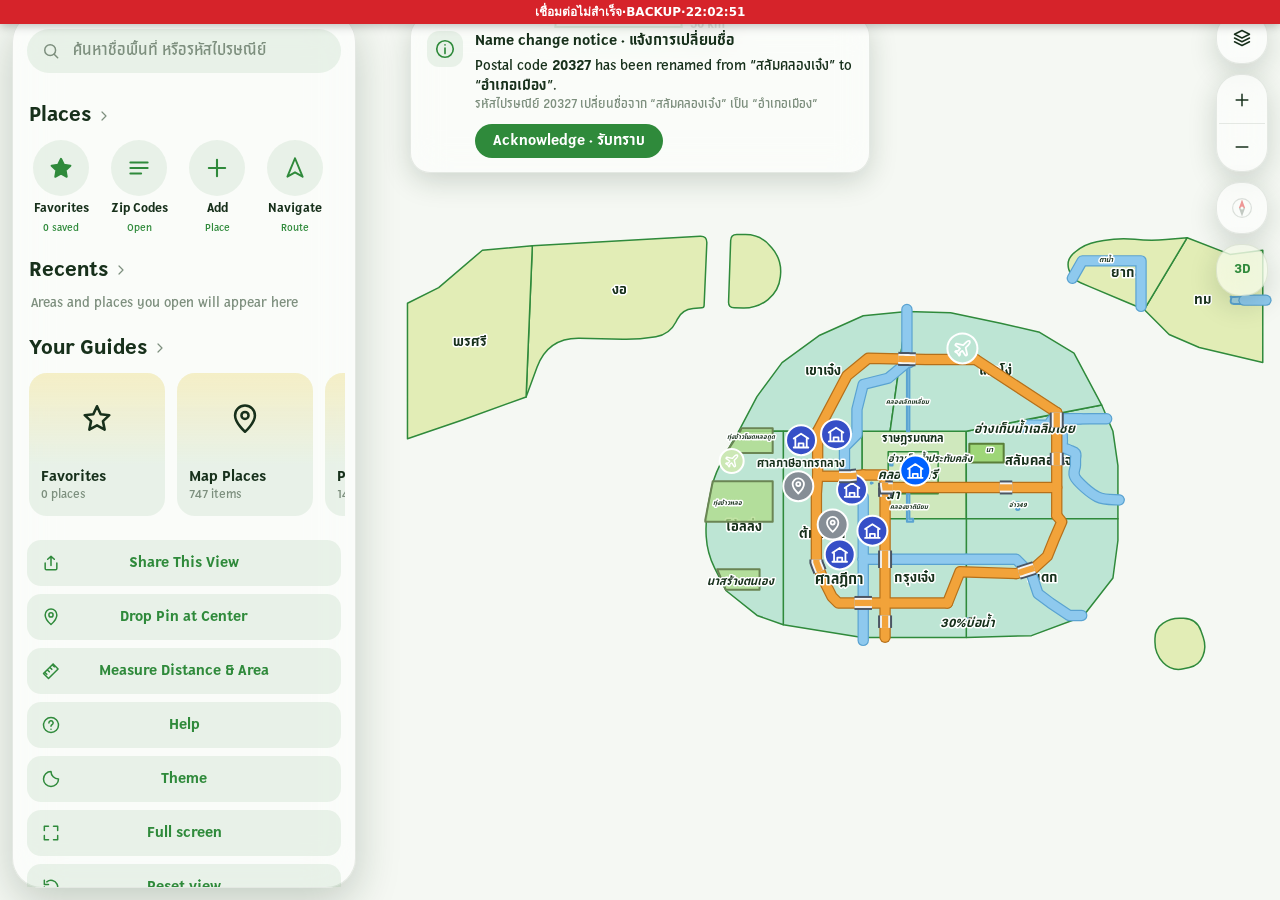
==== commit c5a13548: "Add files via upload" ====
--- a/index.html
+++ b/index.html
@@ -493,6 +493,22 @@
 .brh{display:flex;gap:10px;align-items:center}.brh b{display:block;font-size:15px}.brh small{color:var(--mut);font-size:12px}
 .brs{display:grid;grid-template-columns:repeat(3,1fr);gap:6px;margin:10px 0}.brs div{padding:8px;border-radius:10px;background:var(--card);text-align:center}.brs small{display:block;color:var(--mut);font-size:10.5px}.brs b{font-size:14px}
 .brf{display:flex;flex-direction:column;gap:4px;font-size:12px;color:var(--mut);margin-bottom:6px}.brf input{height:38px;padding:0 10px;border:1px solid var(--bd);border-radius:10px;background:var(--card);color:var(--tx);font:inherit;font-size:14px}
+
+/* ===== v5: มือถือ — ไม่ให้ปุ่ม/แผงทับกัน แสดงสิ่งสำคัญก่อน ===== */
+#bcmp,#b3d{touch-action:none;user-select:none;-webkit-user-select:none}
+#bcmp.dim{opacity:.5}
+#rc #bcmp{width:46px;height:46px;border-radius:22px}
+@media(max-width:899px){
+#rc #bcmp{width:40px;height:40px;border-radius:20px}
+#mc,#tp,#xpk{left:calc(50% - 26px);max-width:calc(100vw - 84px)}
+#xpk{top:calc(76px + env(safe-area-inset-top,0px))}
+#mc,#tp{top:calc(76px + env(safe-area-inset-top,0px))}
+body.shfull #rc,body.shfull #sbar,body.shfull #tp,body.shfull #mc,body.shfull #xpk{opacity:0;pointer-events:none}
+body.gop #sbar,body:has(#mo:not([hidden])) #sbar,body:has(#hc:not([hidden])) #sbar,body:has(#lg:not([hidden])) #sbar,body:has(#sm:not([hidden])) #sbar{opacity:0}
+body:has(#mo:not([hidden])) #rc,body:has(#hc:not([hidden])) #rc{opacity:0;pointer-events:none}
+body:has(#lg:not([hidden])) #rc,body:has(#sm:not([hidden])) #rc,body:has(#ec:not([hidden])) #rc,body:has(#lye:not([hidden])) #rc{visibility:hidden}
+}
+@media(max-width:899px) and (max-height:560px){#rc .grp:has(#bcmp){display:none}}
 </style></head><body>
 <svg id="m"></svg><div id="pg"><div class="zh"><div class="zw"><div class="zt"><h1>Postal Codes</h1><button id="zmap" class="zbtn"><svg class="i" viewBox="0 0 24 24"><path d="m3 6 6-2 6 2 6-2v14l-6 2-6-2-6 2zM9 4v14M15 6v14"/></svg>Map</button></div><label id="zsb"><svg class="i" viewBox="0 0 24 24"><circle cx="11" cy="11" r="6.5"/><path d="m20 20-4.2-4.2"/></svg><input id="zq" placeholder="Search province, district or zip code" autocomplete="off"></label></div></div><div class="zw" id="zl"></div></div><div id="sm" hidden><div class="fl"><div class="smh"><h2>Share this map</h2><button id="smx" aria-label="Close"><svg class="i" viewBox="0 0 24 24"><path d="M6 6l12 12M18 6 6 18"/></svg></button></div><small id="sml" class="hint"></small>
 <div class="shr"><span><svg class="i" viewBox="0 0 24 24"><path d="M10 14a4 4 0 0 0 5.7 0l3-3a4 4 0 0 0-5.7-5.7l-1 1M14 10a4 4 0 0 0-5.7 0l-3 3a4 4 0 0 0 5.7 5.7l1-1"/></svg></span><div class="t"><b>Link</b><small>Current area, pin &amp; zoom</small></div><button class="sb2" data-sa="link">Copy</button><button class="sb2 o" id="shnat" data-sa="native">Share</button></div>
@@ -614,11 +630,17 @@
  FV.forEach(c=>{const z=Z[c];if(!z)return;const[i,j]=z,l=j==null?(LP[i]||[PB[i].x+PB[i].w/2,PB[i].y+PB[i].h/2]):[C[i][j].cx,C[i][j].cy];o.push(`<text class="st" x="${l[0]}" y="${l[1]-15/s}" font-size="${16/s}" stroke-width="${3/s}">★</text>`)});
  lb.innerHTML=o.join('')}
 /* ===== ระบบ render ลื่น: viewBox อัปเดตทันที (ถูกมาก) ส่วนงานหนักรวมเป็นเฟรมละครั้ง และข้ามได้ถ้ายังอยู่ในพื้นที่ที่วาดไว้แล้ว ===== */
-let rqF=0,idleT=0,forceR=0,CV=null,lastUpd=0;
+let rqF=0,idleT=0,forceR=0,CV=null,lastUpd=0,QK=0,fullT=0;
 const moving=()=>performance.now()-lastUpd<160;
 const setCov=()=>CV={x0:vb.x-vb.w*.3,y0:vb.y-vb.h*.3,x1:vb.x+vb.w*1.3,y1:vb.y+vb.h*1.3,vw:vb.w};
 const inCov=()=>CV&&vb.x>=CV.x0&&vb.y>=CV.y0&&vb.x+vb.w<=CV.x1&&vb.y+vb.h<=CV.y1&&Math.abs(Math.log(vb.w/CV.vw))<.22;
-function heavy(){forceR=0;setCov();labels();if(mp.length)drawMs();if(PL.length||pin||ED.pts.length||(ADDONS.fataekts&&fataekRoutes.length))drawPl()}
+function heavy(){forceR=0;setCov();labels();if(mp.length)drawMs();
+ if(PL.length||pin||ED.pts.length||(ADDONS.fataekts&&fataekRoutes.length)){
+  clearTimeout(fullT);
+  /* ข้อมูลเยอะ: วาดเฉพาะสิ่งสำคัญ (ถนนสายหลัก/จุดระดับใหญ่) ที่อยู่ในจอก่อน แล้วค่อยเติมรายละเอียดในเฟรมถัดไป ไม่ให้เบราว์เซอร์ค้าง */
+  if(PL.length>90&&!(ED.on&&ED.auth)){QK=1;try{drawPl()}finally{QK=0}fullT=setTimeout(function fullDraw(){fullT=0;if(performance.now()-lastUpd<90){fullT=setTimeout(fullDraw,60);return}try{drawPl()}catch(_){}try{window.trNeed&&window.trNeed()}catch(_){}},50)}
+  else drawPl()}
+ try{window.trNeed&&window.trNeed()}catch(_){}}
 function frame(){rqF=0;try{scaleBar()}catch(_){}if(forceR||!inCov()||gridOn())heavy()}
 function reqR(f){if(f)forceR=1;if(!rqF)rqF=requestAnimationFrame(frame)}
 function upd(){const r=R0();if(window.goScale)goScale();if(window.xScale)xScale();vb.h=vb.w*r.height/r.width;svg.setAttribute('viewBox',`${vb.x} ${vb.y} ${vb.w} ${vb.h}`);
@@ -959,9 +981,9 @@
 const FBX=new WeakMap();
 function fbox(i){let b=FBX.get(i);if(b)return b;let a=Infinity,c=Infinity,d=-Infinity,e=-Infinity;const f=(x,y)=>{if(x<a)a=x;if(x>d)d=x;if(y<c)c=y;if(y>e)e=y};
  (i.pts||[]).forEach(p=>f(p[0],p[1]));(i.stops||[]).forEach(p=>f(p.x,p.y));b=[a,c,d,e];FBX.set(i,b);return b}
-function drawPl(){const s=sc(),W=vb.w,CVB=setCov(),PAD=40/s,FLT=!(ED.on&&ED.auth),MAXM=130,MAXR=240,mo=[],rlo=[],isFm=p=>!!(FORM&&FORM.p&&FORM.p.id===p.id),seen=p=>inCv(p,CVB,PAD),occ=OCC.slice(),hit=r=>occ.some(o=>r[0]<o[2]&&r[2]>o[0]&&r[1]<o[3]&&r[3]>o[1]),zf=Math.min(2.6,Math.max(1,Math.pow(1380/W,.35))),RD={c:[],f:[],t:[]},WT={c:[],f:[],t:[]};let nm=0,nr=0,hl='',dn={},gr='',bay='',defs='',mk='',pv='',hs='',fataekHtml='';
+function drawPl(){const s=sc(),W=vb.w,CVB=setCov(),PAD=40/s,FLT=!(ED.on&&ED.auth),MOB=innerWidth<900,MAXM=MOB?64:130,MAXR=MOB?130:240,pillOcc=[],mo=[],rlo=[],isFm=p=>!!(FORM&&FORM.p&&FORM.p.id===p.id),seen=p=>inCv(p,CVB,PAD),occ=OCC.slice(),hit=r=>occ.some(o=>r[0]<o[2]&&r[2]>o[0]&&r[1]<o[3]&&r[3]>o[1]),zf=Math.min(2.6,Math.max(1,Math.pow(1380/W,.35))),RD={c:[],f:[],t:[]},WT={c:[],f:[],t:[]};let nm=0,nr=0,hl='',dn={},gr='',bay='',defs='',mk='',pv='',hs='',fataekHtml='';
  const lab=(x,y,n,f0,r,style)=>{for(const k of[1,.78]){const f=f0*k,hw=n.length*.3*f,yy=y+r+f*.75,b=[x-hw,yy-f*.6,x+hw,yy+f*.6];if(!hit(b)){occ.push(b);return`<text x="${x}" y="${yy}" font-size="${f}" stroke-width="${3/sc()}" style="${style||''}">${n}</text>`}}return''};
- const pill=(x,y,t,f,bg,bd,col)=>{const w=(String(t).length*f*.58+16)/s,hh=(f+9)/s;return `<g pointer-events="none"><rect x="${x-w/2}" y="${y-hh/2}" width="${w}" height="${hh}" rx="${hh/2}" fill="${bg}" fill-opacity=".96" stroke="${bd}" stroke-width="${1.2/s}"/><text x="${x}" y="${y}" font-size="${f/s}" text-anchor="middle" dominant-baseline="central" font-weight="700" fill="${col}">${esc(t)}</text></g>`};
+ const pill=(x,y,t,f,bg,bd,col)=>{const w=(String(t).length*f*.58+16)/s,hh=(f+9)/s;{const pb=[x-w/2,y-hh/2,x+w/2,y+hh/2];if(MOB||FLT){if(pillOcc.some(o=>pb[0]<o[2]&&pb[2]>o[0]&&pb[1]<o[3]&&pb[3]>o[1]))return '';pillOcc.push(pb)}}return `<g pointer-events="none"><rect x="${x-w/2}" y="${y-hh/2}" width="${w}" height="${hh}" rx="${hh/2}" fill="${bg}" fill-opacity=".96" stroke="${bd}" stroke-width="${1.2/s}"/><text x="${x}" y="${y}" font-size="${f/s}" text-anchor="middle" dominant-baseline="central" font-weight="700" fill="${col}">${esc(t)}</text></g>`};
 
  if(gridOn()){const st=gstep(),x0=Math.floor(vb.x/st),y0=Math.floor(vb.y/st);for(let i=x0;i*st<=vb.x+vb.w;i++)gr+=`<line class="gl${i%5===0?' m':''}" x1="${i*st}" y1="${vb.y}" x2="${i*st}" y2="${vb.y+vb.h}"/>`;for(let i=y0;i*st<=vb.y+vb.h;i++)gr+=`<line class="gl${i%5===0?' m':''}" x1="${vb.x}" y1="${i*st}" x2="${vb.x+vb.w}" y2="${i*st}"/>`}
 
@@ -986,8 +1008,8 @@
 
      if(i.pts && i.pts.length > 1) {
        const pl = i.pts.map(p => p.join(',')).join(' '), dash = i.type === 'boat' ? ` stroke-dasharray="${11/s} ${7/s}"` : '';
-       fataekHtml += `<g><polyline points="${pl}" fill="none" stroke="#fff" stroke-width="${8/s}" stroke-linecap="round" stroke-linejoin="round"/>`+
-         `<polyline points="${pl}" fill="none" stroke="${c}" stroke-width="${5/s}" stroke-linecap="round" stroke-linejoin="round"${dash}/></g>`;
+       fataekHtml += `<g><polyline points="${pl}" fill="none" stroke="#fff" stroke-opacity=".92" stroke-width="${4.2/s}" stroke-linecap="round" stroke-linejoin="round"/>`+
+         `<polyline points="${pl}" fill="none" stroke="${c}" stroke-width="${2/s}" stroke-linecap="round" stroke-linejoin="round"${dash}/></g>`;
        if(W < 1000 && i.name) {
          const m = i.pts[i.pts.length >> 1];
          fataekHtml += pill(m[0], m[1] - (16/s), i.name, 11, c, '#fff', '#fff');
@@ -995,11 +1017,11 @@
      }
 
      if(i.stops) {
-       i.stops.forEach((st, n) => {
-         const end = n === 0 || n === i.stops.length - 1, r = (end ? 12.5 : 6) / s;
+       i.stops.map((s_,n_)=>[s_,n_]).sort((a_,b_)=>((b_[1]===0||b_[1]===i.stops.length-1)?1:0)-((a_[1]===0||a_[1]===i.stops.length-1)?1:0)).forEach(([st, n]) => {
+         const end = n === 0 || n === i.stops.length - 1, r = (end ? 9.5 : 4.2) / s;
          fataekHtml += `<g style="filter:drop-shadow(0 2px 3px rgba(0,0,0,.38))"><circle cx="${st.x}" cy="${st.y}" r="${r+3/s}" fill="#fff"/>`+
-           `<circle cx="${st.x}" cy="${st.y}" r="${r}" fill="${end?c:'#fff'}" stroke="${c}" stroke-width="${(end?0:3)/s}"/>`+
-           (end ? `${window.emjG(T.e,st.x,st.y,14/s,c)||`<text x="${st.x}" y="${st.y}" font-size="${14/s}" text-anchor="middle" dominant-baseline="central" pointer-events="none">${T.e}</text>`}` : `<circle cx="${st.x}" cy="${st.y}" r="${r*.34}" fill="${c}"/>`) + `</g>`;
+           `<circle cx="${st.x}" cy="${st.y}" r="${r}" fill="${end?c:'#fff'}" stroke="${c}" stroke-width="${(end?0:2)/s}"/>`+
+           (end ? `${window.emjG(T.e,st.x,st.y,12/s,c)||`<text x="${st.x}" y="${st.y}" font-size="${12/s}" text-anchor="middle" dominant-baseline="central" pointer-events="none">${T.e}</text>`}` : `<circle cx="${st.x}" cy="${st.y}" r="${r*.34}" fill="${c}"/>`) + `</g>`;
          if(W < (end ? 900 : 650) && st.n) fataekHtml += pill(st.x, st.y + (end ? 25 : 19)/s, st.n, 10.5, '#fff', c, '#2a3a2a');
        });
      }
@@ -1011,7 +1033,7 @@
  list.filter(p=>p.kind==='nature'&&p.nt==='bay'&&p.pts&&p.pts.length>=3&&seen(p)).forEach(p=>{const D=pathC(p.pts,p.curve),n=esc(p.name||''),col=p.color||'var(--wt)',st=p.color?`color-mix(in srgb,${p.color} 60%,#000)`:'var(--wtc)',cx=p.pts.reduce((a,q)=>a+q[0],0)/p.pts.length,cy=p.pts.reduce((a,q)=>a+q[1],0)/p.pts.length;
   bay+=`<g class="pm" data-id="${p.id}"><path d="${D}" style="fill:${col};fill-opacity:.78;stroke:${st};pointer-events:none" stroke-width="${2/s}" stroke-linejoin="round"/><path d="${D}" fill="none" stroke="transparent" stroke-width="${12/s}" style="pointer-events:stroke"/></g>`;
   if(n)mk+=lab(cx,cy,n,12*(p.size||1)/s,-6/s,'font-style:italic')});
- list.filter(p=>isLine(p)&&p.pts&&p.pts.length>1&&seen(p)).sort((a,b)=>tOf(b).k-tOf(a).k||(b.size||1)-(a.size||1)).forEach(p=>{const t=tOf(p)||RT.local,A=p.kind==='road'?RD:WT;if(W>t.vw&&!(FORM&&FORM.p.id===p.id))return;
+ list.filter(p=>isLine(p)&&p.pts&&p.pts.length>1&&seen(p)).sort((a,b)=>tOf(b).k-tOf(a).k||(b.size||1)-(a.size||1)).forEach(p=>{const t=tOf(p)||RT.local,A=p.kind==='road'?RD:WT;if(W>t.vw&&!(FORM&&FORM.p.id===p.id))return;if(QK&&t.k<3&&p.kind==='road'&&!isFm(p))return;
   const wpx=t.w*zf*(p.size||1),w=wpx/s,D=pathD(p.pts,p.curve),n=esc(p.name||''),pts=p.pts[p.pts.length-1][0]<p.pts[0][0]?p.pts.slice().reverse():p.pts,id='rp'+p.id;let L=0;for(let i=1;i<pts.length;i++)L+=Math.hypot(pts[i][0]-pts[i-1][0],pts[i][1]-pts[i-1][1]);
   if(FLT&&!isFm(p)&&(L*s<4||++nr>MAXR))return;
   const cs=p.color?`color-mix(in srgb,${p.color} 55%,#000)`:t.cs,cf=p.color||t.c;
@@ -1019,9 +1041,9 @@
   A.c.push(`<path d="${D}" fill="none" style="stroke:${cs}" stroke-width="${w+2.4/s}" stroke-linecap="round" stroke-linejoin="round"/>`);
   A.f.push(`<g class="pm" data-id="${p.id}"><path d="${D}" fill="none" stroke="transparent" stroke-width="${Math.max(wpx,16)/s}" stroke-linecap="round"/><path d="${D}" fill="none" style="stroke:${cf}" stroke-width="${w}" stroke-linecap="round" stroke-linejoin="round"/></g>`);
   const fp=wpx*.62;if(n&&fp>=6&&L*s>=n.length*fp*.55+12&&!(p.grp&&dn[p.grp])&&(()=>{if(!FLT)return true;const m=pts[pts.length>>1],h=Math.max(n.length*fp*.3,fp)/s,b=[m[0]-h,m[1]-h,m[0]+h,m[1]+h];if(rlo.some(o=>b[0]<o[2]&&b[2]>o[0]&&b[1]<o[3]&&b[3]>o[1]))return false;rlo.push(b);return true})()){if(p.grp)dn[p.grp]=1;defs+=`<path id="${id}" d="${pathD(pts,p.curve)}" fill="none"/>`;A.t.push(`<text style="font-size:${fp/s}px;fill:${t.tc||'#3a3a3a'};stroke:none;font-weight:600"><textPath href="#${id}" startOffset="50%">${n}</textPath></text>`)}});
- PL.filter(p=>(p.kind==='place'||(p.kind==='nature'&&p.nt==='mountain'))&&W<=(LV[p.lvl]||LV.local).w&&seen(p)).sort((a,b)=>(LV[b.lvl]||LV.local).k-(LV[a.lvl]||LV.local).k||(b.size||1)-(a.size||1)).forEach(p=>{
+ PL.filter(p=>(p.kind==='place'||(p.kind==='nature'&&p.nt==='mountain'))&&W<=(LV[p.lvl]||LV.local).w&&(!QK||(LV[p.lvl]||LV.local).k>=3||isFm(p))&&seen(p)).sort((a,b)=>(LV[b.lvl]||LV.local).k-(LV[a.lvl]||LV.local).k||(b.size||1)-(a.size||1)).forEach(p=>{
   const L=LV[p.lvl]||LV.local,c=catOf(p.cat),sz=p.size||1,r=L.r*sz/s,n=esc(p.name||''),mt=p.kind==='nature';
-  if(FLT&&!isFm(p)){const bx=[p.x-r*.85,p.y-r*.85,p.x+r*.85,p.y+r*.85];if(++nm>MAXM||mo.some(o=>bx[0]<o[2]&&bx[2]>o[0]&&bx[1]<o[3]&&bx[3]>o[1]))return;mo.push(bx)}
+  if(FLT&&!isFm(p)){const kk_=MOB?1.3:.85,bx=[p.x-r*kk_,p.y-r*kk_,p.x+r*kk_,p.y+r*kk_];if(++nm>MAXM||mo.some(o=>bx[0]<o[2]&&bx[2]>o[0]&&bx[1]<o[3]&&bx[3]>o[1]))return;mo.push(bx)}
   occ.push([p.x-r,p.y-r,p.x+r,p.y+r]);
   if(mt){const q=r*1.25,col=p.color||'#8d6e63';mk+=`<g class="pm" data-id="${p.id}"><circle cx="${p.x}" cy="${p.y}" r="${q+6/s}" fill="transparent"/><path d="M${p.x-q} ${p.y+q*.7}L${p.x} ${p.y-q}L${p.x+q} ${p.y+q*.7}Z" fill="${col}" stroke="#fff" stroke-width="${1.6/s}" stroke-linejoin="round"/><path d="M${p.x-q*.32} ${p.y-q*.35}L${p.x} ${p.y-q}L${p.x+q*.32} ${p.y-q*.35}L${p.x+q*.1} ${p.y-q*.2}L${p.x-q*.12} ${p.y-q*.3}Z" fill="#fff"/></g>`}
   else mk+=`<g class="pm" data-id="${p.id}"><circle cx="${p.x}" cy="${p.y}" r="${r+6/s}" fill="transparent"/><circle cx="${p.x}" cy="${p.y}" r="${r}" fill="${p.color||c[3]}" stroke="#fff" stroke-width="${2/s}"/>${r*s>=8?`${window.emjPin(p,r)||`<text x="${p.x}" y="${p.y}" font-size="${r*((icOf(p)&&icSeg(icOf(p)).length>1)?.8:1.15)}" style="stroke:none">${esc(pinIc(p))}</text>`}`:''}</g>`;
@@ -1030,7 +1052,7 @@
  if(pin)pv+=`<g transform="translate(${pin.x} ${pin.y}) scale(${1/s})"><path d="M0 0C-8-10-12-16-12-22a12 12 0 1 1 24 0c0 6-4 12-12 22z" fill="#1c7ed6" stroke="#fff" stroke-width="2"/><circle cy="-22" r="4.5" fill="#fff"/></g>`;
  if(roadEditing()&&FORM.p.pts&&FORM.p.pts.length>1){const P=FORM.p.pts,cl=FORM.p.kind==='nature'&&FORM.p.nt==='bay';P.forEach((a,i)=>{if(i<P.length-1||cl){const b=P[(i+1)%P.length];hs+=`<circle class="md" data-i="${i}" cx="${(a[0]+b[0])/2}" cy="${(a[1]+b[1])/2}" r="${5/s}" fill="#fff" stroke="#1c7ed6" stroke-width="${1.5/s}"/>`}});
   P.forEach((a,i)=>hs+=`<circle class="hd" data-i="${i}" cx="${a[0]}" cy="${a[1]}" r="${8/s}" fill="${i===0||i===P.length-1?'#1c7ed6':'#fff'}" stroke="#1c7ed6" stroke-width="${2.5/s}"/>`)}
- $('#pl').innerHTML=`<defs>${defs}</defs>`+fataekHtml+bay+gr+WT.c.reverse().join('')+WT.f.reverse().join('')+WT.t.join('')+hl+RD.c.reverse().join('')+RD.f.reverse().join('')+RD.t.join('')+mk+pv+hs}
+ $('#pl').innerHTML=`<defs>${defs}</defs>`+bay+gr+WT.c.reverse().join('')+WT.f.reverse().join('')+WT.t.join('')+hl+RD.c.reverse().join('')+RD.f.reverse().join('')+RD.t.join('')+mk+(fataekHtml?`<g id="ftl" pointer-events="none">${fataekHtml}</g>`:'')+pv+hs}
 function showPc(){const c=$('#pc');if(!pin){c.hidden=true;return}const w=whereAt(pin.x,pin.y),t=!w?'นอกพื้นที่':w[1]==null?DATA[w[0]].provName:DATA[w[0]].entries[w[1]].name+' · '+DATA[w[0]].provName;
  c.hidden=false;c.innerHTML=`<span style="padding-left:10px;line-height:1.25"><b>${pin.x}, ${pin.y}</b><br><small style="color:var(--mut)">${esc(t)}</small></span><button data-a="cp" aria-label="คัดลอกพิกัด">${I.cp}</button><button data-a="sh" aria-label="แชร์พิกัด">${I.link}</button>${ED.on&&ED.auth?'<button data-a="add" aria-label="เพิ่มสถานที่"><svg class="i" viewBox="0 0 24 24"><path d="M12 5v14M5 12h14"/></svg></button>':''}<button data-a="rm" aria-label="เอาหมุดออก"><svg class="i" viewBox="0 0 24 24"><path d="M6 6l12 12M18 6 6 18"/></svg></button>`}
 function addPin(w){pin={x:w[0],y:w[1]};try{navigator.vibrate&&navigator.vibrate(15)}catch(_){}drawPl();showPc()}
@@ -1414,17 +1436,19 @@
  addConn(conn0,true);
  let lastHW=false,boardAt=null;
  res.path.forEach(st=>{
-  if(st.k==='board'){flush();const sv=G.svcs[st.layer-1];t+=sv.wait;boardAt=st.from;fareSvc[sv.id]=(fareSvc[sv.id]||0)+sv.base;cur={layer:st.layer,type:'ride',svc:sv,name:sv.name,km:0,t:sv.wait,geom:[],edges:[],from:st.from,to:st.from,wait:sv.wait};return}
+  if(st.k==='board'){flush();const sv=G.svcs[st.layer-1];t+=sv.wait;boardAt=st.from;fareSvc[sv.id]=fareSvc[sv.id]||0;cur={layer:st.layer,type:'ride',svc:sv,name:sv.name,km:0,t:sv.wait,geom:[],edges:[],from:st.from,to:st.from,wait:sv.wait};return}
   if(st.k==='alight'){if(cur){cur.to=st.from;flush()}return}
   const ed=G.E[st.e],m=stepMetrics(ed,st.layer,P),g=geomOf(ed,st.from);
   t+=m.t;km+=ed.km;
   let key=st.layer===0?(P.mode==='car'?'car':'walk')+'|'+(ed.name||ed.type):'ride';
-  if(st.layer>0){fareSvc[G.svcs[st.layer-1].id]=(fareSvc[G.svcs[st.layer-1].id]||0)+ed.km*G.svcs[st.layer-1].perKm;if(!cur||cur.layer!==st.layer){flush();cur={layer:st.layer,type:'ride',svc:G.svcs[st.layer-1],name:G.svcs[st.layer-1].name,km:0,t:0,geom:[],edges:[],from:st.from,to:st.to}}}
+  if(st.layer>0){fareSvc[G.svcs[st.layer-1].id]=fareSvc[G.svcs[st.layer-1].id]||0;if(!cur||cur.layer!==st.layer){flush();cur={layer:st.layer,type:'ride',svc:G.svcs[st.layer-1],name:G.svcs[st.layer-1].name,km:0,t:0,geom:[],edges:[],from:st.from,to:st.to}}cur.hops=(cur.hops||0)+1}
   else{if(!cur||cur.key!==key){flush();cur={layer:0,type:P.mode==='car'?'car':'walk',key,name:ed.name||(ed.type==='link'?'ทางเดินไปจุดขึ้นรถ/สถานี':'ถนนไม่มีชื่อ'),km:0,t:0,geom:[],edges:[],rt:ed.rt}}
    if(P.mode==='car'&&ed.gates)ed.gates.forEach(gt=>gateSet.set(gt.id,gt))}
   cur.km+=ed.km;cur.t+=m.t;cur.geom.push(...(cur.geom.length?g.slice(1):g));cur.edges.push(ed.orig);cur.to=st.to;cur.hw=cur.hw||ed.rt==='highway';
   if(ed.rt==='highway')cur.hw=1;cur.roads=cur.roads||new Set();if(ed.name)cur.roads.add(ed.name)});
  flush();addConn(conn1,false);
+ /* ค่าโดยสาร = ราคาสาย(API) ÷ จำนวนสถานีที่เดินทาง · เศษปัดเป็น .0 หรือ .5 เท่านั้น (เช่น 5 ÷ 2 = 2.5) */
+ segs.forEach(sg=>{if(sg.type==='ride'&&sg.svc){const h=Math.max(1,sg.hops||0),f=Math.round(((+sg.svc.base||0)/h)*2)/2;sg.stn=h;sg.fare=f;fareSvc[sg.svc.id]=(fareSvc[sg.svc.id]||0)+f}});
  const gl=[...gateSet.values()],tollTotal=gl.reduce((a,g)=>a+g.price,0);
  return{segs,t,km,fare:{toll:tollTotal,gates:gl,svc:fareSvc},edges:new Set(segs.flatMap(s=>s.edges))};
 }
@@ -1470,8 +1494,8 @@
   leg.segs.forEach(sg=>{const box=sg.geom.length?[Math.min(...sg.geom.map(a=>a[0])),Math.min(...sg.geom.map(a=>a[1])),Math.max(...sg.geom.map(a=>a[0])),Math.max(...sg.geom.map(a=>a[1]))]:null;
    const dv=sg.geom.length>1?dirv(sg.geom[0],sg.geom[Math.min(2,sg.geom.length-1)]):null;
    if(sg.type==='conn'){steps.push({i:'🚶',t:'เดินเข้า/ออกจากถนน',s:fmtD(sg.km)+' · '+fmtT(sg.t),box});return}
-   if(sg.layer>0){const sv=sg.svc;const a=stopName(sg.from),b=stopName(sg.to);const roads=sg.roads&&sg.roads.size?[...sg.roads].slice(0,3).join(' › '):'';const fare=sv.base+sg.km*sv.perKm;
-    steps.push({i:sv.emoji,t:`ขึ้น${sv.name}ที่ ${a} → ลงที่ ${b}`,s:`${fmtD(sg.km)} · ${fmtT(sg.t)} (รวมรอ ${sv.wait} นาที)${roads?' · ผ่าน '+roads:''} · ค่าโดยสาร ${fmtF(fare)}`,box});prevDir=null;return}
+   if(sg.layer>0){const sv=sg.svc;const a=stopName(sg.from),b=stopName(sg.to);const roads=sg.roads&&sg.roads.size?[...sg.roads].slice(0,3).join(' › '):'';const fare=sg.fare!=null?sg.fare:sv.base;
+    steps.push({i:sv.emoji,t:`ขึ้น${sv.name}ที่ ${a} → ลงที่ ${b}`,s:`${fmtD(sg.km)} · ${fmtT(sg.t)} (รวมรอ ${sv.wait} นาที)${roads?' · ผ่าน '+roads:''} · เดินทาง ${sg.stn||1} สถานี · ค่าโดยสาร ${fmtF(fare)}${(+sv.base>0&&(sg.stn||1)>0)?` (${sv.base} ÷ ${sg.stn||1})`:''}`,box});prevDir=null;return}
    const tw=prevDir&&dv?turnWord(prevDir,dv):'';const verb=sg.type==='car'?'ขับ':'เดิน';const hw=sg.hw?` · 🛣️ ทางด่วน/ทางหลวง`:'';
    steps.push({i:sg.type==='car'?(tw&&tw!=='ตรงไป'?(tw.indexOf('ซ้าย')>=0?'↰':tw.indexOf('ขวา')>=0?'↱':'↩'):'⬆️'):'🚶',t:`${tw&&tw!=='ตรงไป'?tw+' แล้ว':''}${verb}ตาม ${sg.name}`,s:`${fmtD(sg.km)} · ${fmtT(sg.t)}${hw}`,box});
    if(dv){const e=sg.geom.length;prevDir=dirv(sg.geom[Math.max(0,e-2)],sg.geom[e-1])}});
@@ -1593,9 +1617,9 @@
  const head=t=>`<div class="go-ph"><b>${t}</b><button data-go="pclose" aria-label="ปิด">✕</button></div>`;
  if(S.panel==='fare'){
   const rows=[];r.fare.gates.forEach(gt=>rows.push(`<div><span>🛣️ ${esc(/^ด่าน/.test(gt.name)?gt.name:'ด่าน'+gt.name)}</span><b>${fmtF(gt.price)}</b></div>`));
-  Object.keys(r.fare.svc).forEach(k=>{const s=G.svcs.find(q=>q.id===k);if(s)rows.push(`<div><span>${s.emoji} ${esc(s.name)}</span><b>${fmtF(r.fare.svc[k])}</b></div>`)});
+  Object.keys(r.fare.svc).forEach(k=>{const s=G.svcs.find(q=>q.id===k);if(s){const dt=r.legs.flatMap(l=>l.segs).filter(sg=>sg.svc&&sg.svc.id===k).map(sg=>(sg.stn||1)+' สถานี').join(' + ');rows.push(`<div><span>${s.emoji} ${esc(s.name)}${dt?` <small style="color:var(--mut)">(${dt})</small>`:''}</span><b>${fmtF(r.fare.svc[k])}</b></div>`)}});
   const cmp=S.routes.map((x,i)=>`<button class="go-cmp ${i===S.sel?'on':''}" data-go="palt" data-v="${i}"><span>${x.mode==='car'?'🚗':x.mode==='walk'?'🚶':'🚌'} ${esc(x.label)}</span><small>${fmtT(x.t)} · ${fmtD(x.km)}</small><b>${x.total>0?fmtF(x.total):'ฟรี'}</b></button>`).join('');
-  p.innerHTML=head('💰 ค่าเดินทาง')+`<div class="go-pb"><div class="go-big"><small>${esc(r.label)}</small><b>${r.total>0?fmtF(r.total):'ฟรี'}</b></div><div class="go-fare"><h3>รายละเอียด</h3>${rows.length?rows.join('')+`<div class="go-tot"><span>รวม</span><span>${fmtF(r.total)}</span></div>`:`<div><span>ไม่ผ่านด่านเก็บเงิน และไม่ต้องจ่ายค่าโดยสาร</span><b>0 ${esc(CF.unit)}</b></div>`}</div><div class="go-note">ค่าทางด่วนเก็บเฉพาะด่านที่เส้นทางผ่าน · ค่าโดยสารรถไฟ/รถประจำทาง/เรือ ตามราคาของแต่ละสายใน fataekts</div><div class="go-l">เปรียบเทียบทุกเส้นทาง</div>${cmp}</div>`}
+  p.innerHTML=head('💰 ค่าเดินทาง')+`<div class="go-pb"><div class="go-big"><small>${esc(r.label)}</small><b>${r.total>0?fmtF(r.total):'ฟรี'}</b></div><div class="go-fare"><h3>รายละเอียด</h3>${rows.length?rows.join('')+`<div class="go-tot"><span>รวม</span><span>${fmtF(r.total)}</span></div>`:`<div><span>ไม่ผ่านด่านเก็บเงิน และไม่ต้องจ่ายค่าโดยสาร</span><b>0 ${esc(CF.unit)}</b></div>`}</div><div class="go-note">ค่าทางด่วนเก็บเฉพาะด่านที่เส้นทางผ่าน · ค่าโดยสารรถไฟ/รถประจำทาง/เรือ = ราคาของสายใน fataekts ÷ จำนวนสถานีที่เดินทาง (เศษปัดเป็น .0 หรือ .5)</div><div class="go-l">เปรียบเทียบทุกเส้นทาง</div>${cmp}</div>`}
  else{
   p.innerHTML=head('🧭 วิธีเดินทาง')+`<div class="go-pb">${summaryHtml(r)}<div class="go-s" style="margin:4px 2px">${esc(r.label)}</div><ol class="go-steps">${S._steps.map((s,i)=>`<li data-go="step" data-v="${i}"><i>${s.i}</i><div>${esc(s.t)}<small>${esc(s.s)}</small></div></li>`).join('')}</ol></div>`}}
 function selectRoute(i){if(i<0||i>=S.routes.length)return;S.sel=i;renderRes();goDraw(false);saveUrl()}
@@ -2358,13 +2382,14 @@
 function nearOn(P,cum,x,y){let best=1e9,bs=0;for(let i=1;i<P.length;i++){const a=P[i-1],b=P[i],dx=b[0]-a[0],dy=b[1]-a[1],L2=dx*dx+dy*dy||1;let t=((x-a[0])*dx+(y-a[1])*dy)/L2;t=Math.max(0,Math.min(1,t));const px=a[0]+t*dx,py=a[1]+t*dy,d=Math.hypot(x-px,y-py);if(d<best){best=d;bs=cum[i-1]+t*Math.sqrt(L2)}}return{d:best,s:bs}}
 /* ---------- detection ---------- */
 const DR={};            // live drafts (not yet saved): key → {name,bz}
-const DEF_BZ={river:8,bay:8,canal:5};
+const BZ_MIN=.1,BZ_MAX=5,BZ_DEF=1.5,bzc=v=>{v=+v;return(isFinite(v)&&v>0)?Math.min(BZ_MAX,Math.max(BZ_MIN,Math.round(v*10)/10)):BZ_DEF};
+const DEF_BZ={river:BZ_DEF,bay:BZ_DEF,canal:BZ_DEF};
 let sig='',LST=[];
 function build(){const roads=PL.filter(p=>p.kind==='road'&&p.pts&&p.pts.length>1&&!p.br),waters=PL.filter(p=>p.kind==='nature'&&(p.nt==='river'||p.nt==='canal'||p.nt==='bay')&&p.pts&&p.pts.length>=(p.nt==='bay'?3:2)),recs=PL.filter(isBridgeRec),used=new Set(),out=[];
  const mk=(key,r,w,P,cum,s0,s1,wk)=>{const L=cum[cum.length-1];s0=Math.max(0,s0);s1=Math.min(L,s1);if(s1-s0<8)return;const deck=[];for(let s=s0;s<s1;s+=4)deck.push(at(P,cum,s));deck.push(at(P,cum,s1));const c=at(P,cum,(s0+s1)/2);
   let rec=recs.find(x=>!used.has(x.id)&&x.bk===key)||recs.find(x=>!used.has(x.id)&&Math.hypot(x.x-c[0],x.y-c[1])<16&&!String(x.bk||'').startsWith('m:'));if(rec)used.add(rec.id);
-  const dname=w.name?'สะพานข้าม'+w.name:('สะพาน'+(r.name?' '+r.name:'')),dz=DEF_BZ[wk]||6,d=DR[key];
-  out.push({key,isBr:true,rid:r.id,wid:w.id,wkind:wk,wname:w.name||'',rname:r.name||'',rrt:r.rt||'local',s0,s1,deck,cx:c[0],cy:c[1],len:s1-s0,def:{name:dname,bz:dz},rec:rec||null,off:!!(rec&&rec.br===2),name:(d&&d.name!=null)?d.name:(rec&&rec.br===1&&rec.name)||dname,bz:(d&&d.bz!=null)?d.bz:(rec&&rec.br===1&&rec.bz>0)?rec.bz:dz,manual:false})};
+  const dname=w.name?'สะพานข้าม'+w.name:('สะพาน'+(r.name?' '+r.name:'')),dz=DEF_BZ[wk]||BZ_DEF,d=DR[key];
+  out.push({key,isBr:true,rid:r.id,wid:w.id,wkind:wk,wname:w.name||'',rname:r.name||'',rrt:r.rt||'local',s0,s1,deck,cx:c[0],cy:c[1],len:s1-s0,def:{name:dname,bz:dz},rec:rec||null,off:!!(rec&&rec.br===2),name:(d&&d.name!=null)?d.name:(rec&&rec.br===1&&rec.name)||dname,bz:bzc((d&&d.bz!=null)?d.bz:(rec&&rec.br===1&&rec.bz>0)?rec.bz:dz),manual:false})};
  roads.forEach(r=>{const P=pathPts(r),cum=cumOf(P),L=cum[cum.length-1];
   waters.forEach(w=>{
    if(w.nt==='bay'){let inside=false,s0=0,n=0;for(let s=0;s<=L;s+=2){const q=at(P,cum,s),ins=pip(q[0],q[1],w.pts);if(ins&&!inside){inside=true;s0=s}if(!ins&&inside){inside=false;mk(r.id+'|'+w.id+'|'+(n++),r,w,P,cum,s0-7,s+5,'bay')}}if(inside)mk(r.id+'|'+w.id+'|'+n,r,w,P,cum,s0-7,L,'bay')}
@@ -2376,7 +2401,7 @@
   for(const r of roads){const P=pathPts(r),cum=cumOf(P),na=nearOn(P,cum,a[0],a[1]),nb=nearOn(P,cum,b[0],b[1]);if(na.d<6&&nb.d<6&&(!par||na.d+nb.d<par.e))par={r,P,cum,s0:Math.min(na.s,nb.s),s1:Math.max(na.s,nb.s),e:na.d+nb.d}}
   let deck;if(par){deck=[];for(let s=par.s0;s<par.s1;s+=4)deck.push(at(par.P,par.cum,s));deck.push(at(par.P,par.cum,par.s1))}else deck=[a,b];
   const d=DR[x.bk||x.id];let len=0;for(let i=1;i<deck.length;i++)len+=Math.hypot(deck[i][0]-deck[i-1][0],deck[i][1]-deck[i-1][1]);
-  out.push({key:x.bk||('m:'+x.id),isBr:true,rid:par?par.r.id:'',wid:'',wkind:'manual',wname:'',rname:par?par.r.name||'':'',rrt:par?par.r.rt||'local':'local',s0:par?par.s0:0,s1:par?par.s1:len,deck,cx:x.x,cy:x.y,len,def:{name:'สะพาน',bz:6},rec:x,off:false,name:(d&&d.name!=null)?d.name:(x.name||'สะพาน'),bz:(d&&d.bz!=null)?d.bz:(x.bz>0?x.bz:6),manual:true})});
+  out.push({key:x.bk||('m:'+x.id),isBr:true,rid:par?par.r.id:'',wid:'',wkind:'manual',wname:'',rname:par?par.r.name||'':'',rrt:par?par.r.rt||'local':'local',s0:par?par.s0:0,s1:par?par.s1:len,deck,cx:x.x,cy:x.y,len,def:{name:'สะพาน',bz:BZ_DEF},rec:x,off:false,name:(d&&d.name!=null)?d.name:(x.name||'สะพาน'),bz:bzc((d&&d.bz!=null)?d.bz:(x.bz>0?x.bz:BZ_DEF)),manual:true})});
  return out}
 function all(){const s=PL.length+':'+(typeof lastChg!=='undefined'?lastChg:0)+':'+Object.keys(DR).length+JSON.stringify(DR);if(s!==sig){sig=s;try{LST=build()}catch(_){LST=[]}}return LST}
 const active=()=>all().filter(b=>!b.off);
@@ -2399,7 +2424,7 @@
  let h=`<div class="brcard"><div class="brh"><span class="bri big">${SV(IB.bridge,26)}</span><div><b>${esc(b.name)}</b><small>${esc(b.wkind==='manual'?'Manual bridge':'Crossing '+(b.wname||({river:'river',canal:'canal',bay:'water'}[b.wkind]))+' · '+(b.rname||'road'))}</small></div></div>
  <div class="brs"><div><small>Length</small><b>${fmt(b.len)}</b></div><div><small>Height</small><b>${fmt(b.bz)}</b></div><div><small>Status</small><b>${b.off?'Road':b.rec?'Saved':'Auto'}</b></div></div>`;
  if(ed){h+=`<label class="brf">Name · ชื่อสะพาน<input id="br-n" value="${esc(b.name)}" maxlength="60" autocomplete="off"></label>
-  <label class="mes-r"><span>Height · ความสูง <b id="br-hv">${fmt(b.bz)}</b></span><input id="br-h" type="range" min="1" max="40" step="0.5" value="${b.bz}"></label>
+  <label class="mes-r"><span>Height · ความสูง <b id="br-hv">${fmt(b.bz)}</b></span><input id="br-h" type="range" min="0.1" max="5" step="0.1" value="${b.bz}"></label>
   <div class="act"><button data-br="save">${SV(IB.save,15)}Save</button><button data-br="toroad">${SV(IB.road,15)}Convert to road</button></div>
   <div class="act"><button data-br="zoom">${SV(IB.target,15)}Locate</button>${b.rec?`<button data-br="reset">${SV(IB.reset,15)}Reset to auto</button>`:''}${b.manual&&b.rec?`<button data-br="del">${SV(IB.trash,15)}Delete</button>`:''}</div>`}
  else h+=`<div class="hint">Sign in with edit mode to rename or change this bridge. · เข้าสู่ระบบโหมดแก้ไขเพื่อแก้ไขสะพาน</div><div class="act"><button data-br="login">Sign in · เข้าสู่ระบบ</button><button data-br="zoom">${SV(IB.target,15)}Locate</button></div>`;
@@ -2426,7 +2451,7 @@
 const newId=()=>'br'+Date.now().toString(36)+Math.random().toString(36).slice(2,5);
 function upsertLocal(it){const i=PL.findIndex(x=>x.id===it.id);if(i>=0)PL[i]=it;else PL.push(it);try{lastChg=Date.now()}catch(_){}}
 function recFor(b,br){const base=b.rec||{};const d=DR[b.key]||{};return{id:base.id||newId(),kind:'place',cat:'other',sub:'c:🌉',lvl:'local',rt:'local',nt:'',grp:'',curve:false,color:'',size:1,note:base.note||'',
- name:br===2?('ถนน (ไม่ใช่สะพาน) · '+(d.name||b.name)):((d.name!=null?d.name:b.name)||b.def.name),x:b.cx,y:b.cy,pts:[b.deck[0],b.deck[b.deck.length-1]],br,bz:br===1?(d.bz!=null?d.bz:b.bz):0,bk:b.key}}
+ name:br===2?('ถนน (ไม่ใช่สะพาน) · '+(d.name||b.name)):((d.name!=null?d.name:b.name)||b.def.name),x:b.cx,y:b.cy,pts:[b.deck[0],b.deck[b.deck.length-1]],br,bz:br===1?bzc(d.bz!=null?d.bz:b.bz):0,bk:b.key}}
 async function doSave(b,br){if(!canEdit()){$('#lg').hidden=false;return}const it=recFor(b,br);upsertLocal(it);delete DR[b.key];
  try{await push('upsert',it);msg=br===2?'Converted to road · เปลี่ยนเป็นถนนแล้ว':'Saved · บันทึกสะพานแล้ว'}catch(_){msg='Save failed · บันทึกไม่สำเร็จ'}
  sig='';try{drawPl()}catch(_){}render()}
@@ -2436,7 +2461,7 @@
  roads.forEach(r=>{const P=pathPts(r),cum=cumOf(P),n=nearOn(P,cum,c[0],c[1]);if(!best||n.d<best.d)best={r,P,cum,...n}});
  if(!best||best.d*sc()>60){msg='No road near the map center · ไม่มีถนนใกล้กลางแผนที่';render();return}
  const s0=Math.max(0,best.s-12),s1=Math.min(best.cum[best.cum.length-1],best.s+12),a=at(best.P,best.cum,s0),b2=at(best.P,best.cum,s1),cc=at(best.P,best.cum,best.s),id=newId(),key='m:'+id;
- const it={id,kind:'place',cat:'other',sub:'c:🌉',lvl:'local',rt:'local',nt:'',grp:'',curve:false,color:'',size:1,note:'',name:'สะพาน'+(best.r.name?' '+best.r.name:''),x:cc[0],y:cc[1],pts:[a,b2],br:1,bz:6,bk:key};
+ const it={id,kind:'place',cat:'other',sub:'c:🌉',lvl:'local',rt:'local',nt:'',grp:'',curve:false,color:'',size:1,note:'',name:'สะพาน'+(best.r.name?' '+best.r.name:''),x:cc[0],y:cc[1],pts:[a,b2],br:1,bz:BZ_DEF,bk:key};
  if(!canEdit()){$('#lg').hidden=false;return}upsertLocal(it);push('upsert',it);sig='';sel=key;msg='Bridge added · เพิ่มสะพานแล้ว';render()}
 /* ---------- events ---------- */
 BD.addEventListener('click',e=>{const t=e.target.closest('[data-br]');if(!t||!BV)return;const[a,v]=t.dataset.br.split(/:(.*)/s),b=all().find(x=>x.key===sel);
@@ -2447,7 +2472,7 @@
  else if(a==='addhere')addHere();else if(a==='close')closeView()});
 BD.addEventListener('input',e=>{if(!BV)return;const t=e.target;
  if(t.id==='br-n'&&sel){(DR[sel]=DR[sel]||{}).name=t.value}
- else if(t.id==='br-h'&&sel){(DR[sel]=DR[sel]||{}).bz=+t.value;const h=$('#br-hv');if(h)h.textContent=fmt(+t.value);sig='';try{window.trNeed&&trNeed();drawPl()}catch(_){}}
+ else if(t.id==='br-h'&&sel){(DR[sel]=DR[sel]||{}).bz=bzc(t.value);const h=$('#br-hv');if(h)h.textContent=fmt(+t.value);sig='';try{window.trNeed&&trNeed();drawPl()}catch(_){}}
  else if(t.id==='br-q'){q=t.value;render();const n=$('#br-q');if(n){n.focus();n.setSelectionRange(q.length,q.length)}}});
 const _pn=panel;panel=function(){if(BV&&FORM)BV=false;
  if(!BV){if(SR)SR.style.display='none';return _pn.apply(this,arguments)}
@@ -2474,13 +2499,13 @@
 try{T.on=localStorage.getItem('terr_on')==='1';const k=parseFloat(localStorage.getItem('terr_kz'));if(k>=.2&&k<=8)T.kz=k}catch(_){}
 const saveView=()=>{try{localStorage.setItem('terr_on',T.on?'1':'0');localStorage.setItem('terr_kz',String(T.kz))}catch(_){}};
 /* ---------- finer height field: Catmull-Rom (bi-cubic) up-sampling of the stored grid ---------- */
-const HC=unrle(FORCED.hv,CVX*CVY),SC=unrle(FORCED.sf,CNX*CNY);
+let HC,SC;
 const cr=(p0,p1,p2,p3,t)=>.5*(2*p1+(p2-p0)*t+(2*p0-5*p1+4*p2-p3)*t*t+(-p0+3*p1-3*p2+p3)*t*t*t);
 const HV=new Float32Array(VX*VY),SF=new Uint8Array(NX*NY);
-(function(){const tmp=new Float32Array(VX*CVY);
+function initH(){HC=unrle(FORCED.hv,CVX*CVY);SC=unrle(FORCED.sf,CNX*CNY);const tmp=new Float32Array(VX*CVY);
  for(let y=0;y<CVY;y++)for(let X=0;X<VX;X++){const fx=X/F,x1=Math.floor(fx),t=fx-x1,g=i=>HC[y*CVX+Math.max(0,Math.min(CVX-1,i))];tmp[y*VX+X]=cr(g(x1-1),g(x1),g(x1+1),g(x1+2),t)}
  for(let Y=0;Y<VY;Y++){const fy=Y/F,y1=Math.floor(fy),t=fy-y1;for(let X=0;X<VX;X++){const g=j=>tmp[Math.max(0,Math.min(CVY-1,j))*VX+X];HV[Y*VX+X]=Math.max(0,Math.min(255,cr(g(y1-1),g(y1),g(y1+1),g(y1+2),t)))}}
- for(let y=0;y<NY;y++)for(let x=0;x<NX;x++)SF[y*NX+x]=SC[Math.min(CNY-1,(y/F)|0)*CNX+Math.min(CNX-1,(x/F)|0)]})();
+ for(let y=0;y<NY;y++)for(let x=0;x<NX;x++)SF[y*NX+x]=SC[Math.min(CNY-1,(y/F)|0)*CNX+Math.min(CNX-1,(x/F)|0)]}
 const eAt=v=>v/255*MAXH;
 function hAt(x,y){const fx=Math.max(0,Math.min(NX-.001,x/GS)),fy=Math.max(0,Math.min(NY-.001,y/GS)),ix=fx|0,iy=fy|0,tx=fx-ix,ty=fy-iy;
  const a=HV[iy*VX+ix],b=HV[iy*VX+ix+1],c=HV[(iy+1)*VX+ix],d=HV[(iy+1)*VX+ix+1];return eAt((a*(1-tx)+b*tx)*(1-ty)+(c*(1-tx)+d*tx)*ty)}
@@ -2524,7 +2549,8 @@
 document.body.insertBefore(cv,document.getElementById('m').nextSibling);const ctx=cv.getContext('2d');
 let W=0,H=0,dpr=1,raf=0,lod=false,lodT=0,hitRoads=[],selId=null,selPt=null,selName='',selType='';
 const vx=new Float32Array(VX*VY),vy=new Float32Array(VX*VY),vd=new Float32Array(VX*VY);
-function fitCanvas(){dpr=Math.min(2,window.devicePixelRatio||1);W=innerWidth;H=innerHeight;cv.width=W*dpr;cv.height=H*dpr}
+let lodUntil=0,lodT2=0;const bump=()=>{lodUntil=performance.now()+220;clearTimeout(lodT2);lodT2=setTimeout(()=>need(),260)};
+function fitCanvas(){dpr=Math.min(innerWidth<900?1.5:2,window.devicePixelRatio||1);W=innerWidth;H=innerHeight;cv.width=W*dpr;cv.height=H*dpr}
 function cam(){const th=T.th*Math.PI/180,ph=T.ph*Math.PI/180;return{s:W/vb.w,cx:vb.x+vb.w/2,cy:vb.y+vb.h/2,c:Math.cos(th),sn:Math.sin(th),cp:Math.cos(ph),sp:Math.sin(ph),kz:T.kz}}
 const pj=(K,x,y,z)=>{const dx=x-K.cx,dy=y-K.cy,rx=dx*K.c-dy*K.sn,ry=dx*K.sn+dy*K.c;return[W/2+rx*K.s,H/2+ry*K.s*K.cp-z*K.s*K.sp*K.kz,ry]};
 function need(){if(!raf&&T.on)raf=requestAnimationFrame(draw)}
@@ -2540,27 +2566,62 @@
    o.push([w*w*w*b[0]+3*w*w*u*x1+3*w*u*u*x2+u*u*u*c[0],w*w*w*b[1]+3*w*w*u*y1+3*w*u*u*y2+u*u*u*c[1]])}}}
  RSC.set(p,{n:P.length,c:!!p.curve,x:P[0][0],o});return o}
 const cssv=n=>getComputedStyle(document.documentElement).getPropertyValue(n).trim();
-function roadItems(K,step){const items=[],src=window.lyFilt?window.lyFilt(PL):PL,Wv=vb.w,zf=Math.min(2.6,Math.max(1,Math.pow(1380/Wv,.35))),wt=cssv('--wt')||'#8ec9ee',wtc=cssv('--wtc')||'#5aa3d1';
+const CSSC={t:-1e9,wt:'#8ec9ee',wtc:'#5aa3d1',ff:'sans-serif'};function cssC(){const n=performance.now();if(n-CSSC.t>1500){CSSC.t=n;CSSC.wt=cssv('--wt')||'#8ec9ee';CSSC.wtc=cssv('--wtc')||'#5aa3d1';CSSC.ff=getComputedStyle(document.body).fontFamily}return CSSC}
+function roadItems(K,step){const items=[],src=window.lyFilt?window.lyFilt(PL):PL,Wv=vb.w,zf=Math.min(2.6,Math.max(1,Math.pow(1380/Wv,.35))),wt=cssC().wt,wtc=cssC().wtc;
  for(const p of src){if(!p.pts)continue;
   if(p.kind==='nature'&&p.nt==='bay'){if(p.pts.length<3)continue;const S=p.pts.map(q=>pj(K,q[0],q[1],hAt(q[0],q[1])+.5));let x0=1e9,x1=-1e9,y0=1e9,y1=-1e9,dy=0;S.forEach(q=>{x0=Math.min(x0,q[0]);x1=Math.max(x1,q[0]);y0=Math.min(y0,q[1]);y1=Math.max(y1,q[1]);dy+=q[2]});
    if(x1<-30||x0>W+30||y1<-30||y0>H+30)continue;items.push({b:1,d:2*dy/S.length+GS*.6,S,col:p.color||wt,cas:p.color?shade(p.color,.6):wtc});continue}
   const isRoad=p.kind==='road',isWater=p.kind==='nature'&&(p.nt==='river'||p.nt==='canal');if(!(isRoad||isWater)||p.pts.length<2)continue;
   const t=isRoad?(RT[p.rt]||RT.local):NT[p.nt];if(Wv>t.vw)continue;
+   if(isRoad&&FLYRE.test(p.name||'')&&p.pts.length>=2){flyItems(K,p,items,zf,t);continue}
   const wpx=t.w*zf*(p.size||1)*.8,col=p.color||(isRoad?t.c:wt),cas=p.color?shade(p.color,.55):(isRoad?t.cs:wtc),pts=window.BR?BR.pts(p):roadPts(p),zo=isRoad?.9:.5,eps=isRoad?GS*1.7:GS*1.4,skp=(isRoad&&window.BR)?BR.skip(p.id):[];let acc=0;
   for(let i=0;i<pts.length-1;i++){const a=pts[i],b=pts[i+1],L=Math.hypot(b[0]-a[0],b[1]-a[1]),n=Math.max(1,Math.ceil(L/step)),a0=acc;acc+=L;
    for(let k=0;k<n;k++){if(skp.length){const ms=a0+L*(k+.5)/n;if(skp.some(r=>ms>=r[0]&&ms<=r[1]))continue}const x0=a[0]+(b[0]-a[0])*k/n,y0=a[1]+(b[1]-a[1])*k/n,x1=a[0]+(b[0]-a[0])*(k+1)/n,y1=a[1]+(b[1]-a[1])*(k+1)/n;
     const p0=pj(K,x0,y0,hAt(x0,y0)+zo),p1=pj(K,x1,y1,hAt(x1,y1)+zo);
     if(Math.max(p0[0],p1[0])<-30||Math.min(p0[0],p1[0])>W+30||Math.max(p0[1],p1[1])<-30||Math.min(p0[1],p1[1])>H+30)continue;
     items.push({r:1,p,wx0:x0,wy0:y0,wx1:x1,wy1:y1,d:p0[2]+p1[2]+eps,x0:p0[0],y0:p0[1],x1:p1[0],y1:p1[1],w:wpx,col,cas})}}}
+ try{transitItems(K,step,items,zf)}catch(_){}
  if(window.BR)BR.list().forEach(b=>bridgeItems(K,b,items,zf));
  return items}
-function bridgeItems(K,b,items,zf){const D=b.deck,n=D.length;if(n<2)return;const g=D.map(q=>hAt(q[0],q[1])),top=Math.max(...g)+.9+b.bz,t=RT[b.rrt]||RT.local,w=t.w*zf*1.3*.8;
+/* ----- Transit (fataekts: รถไฟ/รถเมล์/เรือ) วาดบนสุด เส้นบาง ----- */
+const trSvcOn=()=>{try{return !!(ADDONS&&ADDONS.fataekts&&fataekRoutes&&fataekRoutes.length)}catch(_){return false}};
+function transitItems(K,step,items,zf){if(!trSvcOn())return;
+ for(const i of fataekRoutes){if(!i||i.type==='toll'||!ADDONS.fataekTypes[i.type]||!i.pts||i.pts.length<2)continue;
+  const c=i.color||(FATAEK_TYPES[i.type]&&FATAEK_TYPES[i.type].c)||'#015caf',dash=i.type==='boat',w=Math.max(1.4,zf*1.35);
+  for(let a=0;a<i.pts.length-1;a++){const ax=+i.pts[a][0],ay=+i.pts[a][1],bx=+i.pts[a+1][0],by=+i.pts[a+1][1];if(!isFinite(ax+ay+bx+by))continue;
+   const L=Math.hypot(bx-ax,by-ay),n=Math.max(1,Math.ceil(L/step));
+   for(let k=0;k<n;k++){if(dash&&(k+a)%2)continue;const x0=ax+(bx-ax)*k/n,y0=ay+(by-ay)*k/n,x1=ax+(bx-ax)*(k+1)/n,y1=ay+(by-ay)*(k+1)/n,p0=pj(K,x0,y0,hAt(x0,y0)+1.6),p1=pj(K,x1,y1,hAt(x1,y1)+1.6);
+    if(Math.max(p0[0],p1[0])<-30||Math.min(p0[0],p1[0])>W+30||Math.max(p0[1],p1[1])<-30||Math.min(p0[1],p1[1])>H+30)continue;
+    items.push({tr:1,d:p0[2]+p1[2]+GS*4,x0:p0[0],y0:p0[1],x1:p1[0],y1:p1[1],w,col:c})}}}}
+function transitMarks(K,ff){if(!trSvcOn())return;const list=[],MOBL=innerWidth<900;
+ for(const i of fataekRoutes){if(!i||!ADDONS.fataekTypes[i.type])continue;const Tt=FATAEK_TYPES[i.type]||{c:'#015caf',e:'📍'},c=i.color||Tt.c;
+  if(i.type==='toll'){const q=i.pts&&i.pts[0];if(q)list.push({x:+q[0],y:+q[1],c,e:'E',r:8,end:1,n:i.name||'',txt:1});continue}
+  const sp=i.stops||[];sp.forEach((s,n)=>{const end=n===0||n===sp.length-1;list.push({x:+s.x,y:+s.y,c,e:Tt.e,r:end?10:3.6,end:end?1:0,n:s.n||''})})}
+ list.sort((a,b)=>b.end-a.end);const occ=[];let cnt=0;ctx.textAlign='center';ctx.textBaseline='middle';
+ for(const m of list){if(!isFinite(m.x+m.y)||cnt>400)break;const q=pj(K,m.x,m.y,hAt(m.x,m.y)+2.6);if(q[0]<-20||q[0]>W+20||q[1]<-20||q[1]>H+20)continue;
+  const pad=MOBL?m.r*1.8:m.r*1.1,bx=[q[0]-pad,q[1]-pad,q[0]+pad,q[1]+pad];if(!m.end&&occ.some(o=>bx[0]<o[2]&&bx[2]>o[0]&&bx[1]<o[3]&&bx[3]>o[1]))continue;occ.push(bx);cnt++;
+  ctx.beginPath();ctx.arc(q[0],q[1],m.r+2,0,7);ctx.fillStyle='#fff';ctx.fill();
+  ctx.beginPath();ctx.arc(q[0],q[1],m.r,0,7);ctx.fillStyle=m.end?m.c:'#fff';ctx.fill();ctx.lineWidth=m.end?0:2;if(!m.end){ctx.strokeStyle=m.c;ctx.stroke()}
+  if(m.end){ctx.font=m.txt?`800 ${m.r*1.3}px ${ff}`:`${m.r*1.35}px "Apple Color Emoji","Segoe UI Emoji","Noto Color Emoji",sans-serif`;ctx.fillStyle='#fff';ctx.fillText(m.e,q[0],q[1]+.5);
+   if(m.n&&K.s>=1.2){ctx.font=`700 11px ${ff}`;ctx.lineWidth=3;ctx.strokeStyle='rgba(255,255,255,.92)';ctx.strokeText(m.n,q[0],q[1]+m.r+10);ctx.fillStyle=m.c;ctx.fillText(m.n,q[0],q[1]+m.r+10)}}}}
+/* ----- ถนนที่มีคำว่า "ทางต่างระดับ" → ยกสูงเป็นทางยกระดับ ----- */
+const FLYRE=/ทางต่างระดับ/,BZK=4,FLYZ=2.5;
+function pathAt(P,cum,s){let i=1;while(i<cum.length-1&&cum[i]<s)i++;const L=cum[i]-cum[i-1]||1,t=Math.max(0,Math.min(1,(s-cum[i-1])/L));return[P[i-1][0]+(P[i][0]-P[i-1][0])*t,P[i-1][1]+(P[i][1]-P[i-1][1])*t]}
+function flyItems(K,p,items,zf,t){const P=roadPts(p),cum=[0];for(let i=1;i<P.length;i++)cum.push(cum[i-1]+Math.hypot(P[i][0]-P[i-1][0],P[i][1]-P[i-1][1]));
+ const L=cum[cum.length-1];if(!(L>4))return;const stp=Math.max(4,L/120),D=[];for(let s=0;s<L;s+=stp)D.push(pathAt(P,cum,s));D.push([P[P.length-1][0],P[P.length-1][1]]);
+ const n=D.length;if(n<2)return;const lift=(p.bz>0?Math.min(5,p.bz):FLYZ)*BZK,g=D.map(q=>hAt(q[0],q[1])),
+  Z=D.map((q,i)=>{const u=i/(n-1),e=Math.min(u,1-u)/.22,r=e>=1?1:e*e*(3-2*e);return g[i]+.9+lift*r}),Q=D.map((q,i)=>pj(K,q[0],q[1],Z[i]));
+ let x0=1e9,x1=-1e9,y0=1e9,y1=-1e9;Q.forEach(q=>{x0=Math.min(x0,q[0]);x1=Math.max(x1,q[0]);y0=Math.min(y0,q[1]);y1=Math.max(y1,q[1])});if(x1<-60||x0>W+60||y1<-120||y0>H+60)return;
+ const w=t.w*zf*(p.size||1)*.8*1.1,col=p.color||t.c,stepP=Math.max(2,Math.round(n/14));
+ for(let i=2;i<n-2;i+=stepP){if(Z[i]-g[i]<3)continue;const pg=pj(K,D[i][0],D[i][1],g[i]);items.push({pier:1,d:Q[i][2]*2+GS*2.2,x0:Q[i][0],y0:Q[i][1],x1:pg[0],y1:pg[1],w:Math.max(2.5,w*.4)})}
+ for(let i=0;i<n-1;i++)items.push({r:1,br:1,p,wx0:D[i][0],wy0:D[i][1],wx1:D[i+1][0],wy1:D[i+1][1],d:Q[i][2]+Q[i+1][2]+GS*2.8,x0:Q[i][0],y0:Q[i][1],x1:Q[i+1][0],y1:Q[i+1][1],w,col,cas:'#4b5563'})}
+function bridgeItems(K,b,items,zf){const D=b.deck,n=D.length;if(n<2)return;const g=D.map(q=>hAt(q[0],q[1])),top=Math.max(...g)+.9+b.bz*BZK,t=RT[b.rrt]||RT.local,w=t.w*zf*1.3*.8;
  const Z=D.map((q,i)=>{const u=i/(n-1),e=Math.min(u,1-u)/.3,r=e>=1?1:e*e*(3-2*e);return(g[i]+.9)*(1-r)+top*r}),P=D.map((q,i)=>pj(K,q[0],q[1],Z[i]));
  let x0=1e9,x1=-1e9,y0=1e9,y1=-1e9;P.forEach(p=>{x0=Math.min(x0,p[0]);x1=Math.max(x1,p[0]);y0=Math.min(y0,p[1]);y1=Math.max(y1,p[1])});if(x1<-60||x0>W+60||y1<-120||y0>H+60)return;
  for(let i=1;i<n-1;i+=Math.max(2,Math.round(n/5))){if(Z[i]-g[i]<3)continue;const pg=pj(K,D[i][0],D[i][1],g[i]);items.push({pier:1,d:P[i][2]*2+GS*2.2,x0:P[i][0],y0:P[i][1],x1:pg[0],y1:pg[1],w:Math.max(2.5,w*.4)})}
  for(let i=0;i<n-1;i++)items.push({r:1,br:1,p:b,wx0:D[i][0],wy0:D[i][1],wx1:D[i+1][0],wy1:D[i+1][1],d:P[i][2]+P[i+1][2]+GS*2.8,x0:P[i][0],y0:P[i][1],x1:P[i+1][0],y1:P[i+1][1],w,col:'#eceff3',cas:'#4b5563'})}
 /* ---------- drawing ---------- */
-function draw(){raf=0;if(!T.on)return;if(cv.width!==Math.round(innerWidth*dpr)||cv.height!==Math.round(innerHeight*dpr))fitCanvas();
+function draw(){raf=0;if(!T.on)return;ensureT();lod=performance.now()<lodUntil;updCompass();if(cv.width!==Math.round(innerWidth*dpr)||cv.height!==Math.round(innerHeight*dpr))fitCanvas();
  let busy=false;const ea=(k,t)=>{const d=T[t]-T[k];if(Math.abs(d)>.05){T[k]+=d*.2;busy=true}else T[k]=T[t]};ea('ph','phT');ea('th','thT');
  const st=(lod||busy)?F:1,OV=overlay();hitRoads=[];
  ctx.setTransform(dpr,0,0,dpr,0,0);ctx.fillStyle=T.col.water;ctx.fillRect(0,0,W,H);
@@ -2574,7 +2635,8 @@
  const slab=7,wallOn=K.sp>.03;ctx.lineCap='round';ctx.lineJoin='round';
  for(const it of items){
   if(it.b){ctx.beginPath();it.S.forEach((q,n)=>n?ctx.lineTo(q[0],q[1]):ctx.moveTo(q[0],q[1]));ctx.closePath();ctx.globalAlpha=.85;ctx.fillStyle=it.col;ctx.fill();ctx.globalAlpha=1;ctx.lineWidth=1.5;ctx.strokeStyle=it.cas;ctx.stroke();continue}
-  if(it.pier){ctx.lineCap='butt';ctx.lineWidth=it.w;ctx.strokeStyle='#8b919b';ctx.beginPath();ctx.moveTo(it.x0,it.y0);ctx.lineTo(it.x1,it.y1);ctx.stroke();continue}
+  if(it.tr){ctx.lineCap='round';ctx.lineWidth=it.w+2.2;ctx.strokeStyle='rgba(255,255,255,.92)';ctx.beginPath();ctx.moveTo(it.x0,it.y0);ctx.lineTo(it.x1,it.y1);ctx.stroke();ctx.lineWidth=it.w;ctx.strokeStyle=it.col;ctx.stroke();continue}
+if(it.pier){ctx.lineCap='butt';ctx.lineWidth=it.w;ctx.strokeStyle='#8b919b';ctx.beginPath();ctx.moveTo(it.x0,it.y0);ctx.lineTo(it.x1,it.y1);ctx.stroke();continue}
   if(it.r){const sel=selId&&(it.p.isBr?selId==='br:'+it.p.key:it.p.id===selId),w=it.w+(sel?3:0),ux=it.x1-it.x0,uy=it.y1-it.y0,L=Math.hypot(ux,uy)||1,ex=ux/L*.9,ey=uy/L*.9;
    hitRoads.push(it);ctx.lineCap='butt';
    ctx.lineWidth=w+2.4;ctx.strokeStyle=sel?'#e8590c':it.cas;ctx.beginPath();ctx.moveTo(it.x0-ex,it.y0-ey);ctx.lineTo(it.x1+ex,it.y1+ey);ctx.stroke();
@@ -2598,11 +2660,11 @@
     const pa=pj(K,a[0],a[1],base),pc=pj(K,c[0],c[1],base),ta=pj(K,a[0],a[1],base+hh),tc=pj(K,c[0],c[1],base+hh);
     ctx.beginPath();ctx.moveTo(pa[0],pa[1]);ctx.lineTo(pc[0],pc[1]);ctx.lineTo(tc[0],tc[1]);ctx.lineTo(ta[0],ta[1]);ctx.closePath();ctx.fillStyle=shade(col,.62+.25*nry);ctx.fill();ctx.strokeStyle='rgba(0,0,0,.18)';ctx.lineWidth=.8;ctx.stroke()}
    ctx.beginPath();P.forEach((p,n)=>{const q=pj(K,p[0],p[1],base+hh);n?ctx.lineTo(q[0],q[1]):ctx.moveTo(q[0],q[1])});ctx.closePath();ctx.fillStyle=shade(col,1.04);ctx.fill();ctx.strokeStyle='rgba(0,0,0,.25)';ctx.lineWidth=.8;ctx.stroke()}}
- if(OV){const ff=getComputedStyle(document.body).fontFamily;ctx.textAlign='center';ctx.textBaseline='middle';
+ if(OV){const ff=cssC().ff;ctx.textAlign='center';ctx.textBaseline='middle';
   const lab=(t,x,y,z,sz)=>{const q=pj(K,x,y,z);if(q[0]<-50||q[0]>W+50||q[1]<-20||q[1]>H+20)return;ctx.font=`700 ${sz}px ${ff}`;ctx.lineWidth=3;ctx.strokeStyle='rgba(255,255,255,.85)';ctx.strokeText(t,q[0],q[1]);ctx.fillStyle='#17301b';ctx.fillText(t,q[0],q[1])};
   if(K.s<1.5)DATA.forEach((d,i)=>{if(!d.provName||i<2&&K.s>1)return;const P=OUT[i][0].split(' ').map(q=>q.split(',').map(Number));let sx=0,sy=0;P.forEach(p=>{sx+=p[0];sy+=p[1]});const x=sx/P.length,y=sy/P.length;lab(d.provName,x,y,hAt(x,y),Math.max(11,Math.min(15,12*K.s+4)))});
   if(K.s>=.95)BL.forEach(b=>{if(b.name)lab(b.name,b.cx,b.cy,hAt(b.cx,b.cy)+(T.bh[b.key]||0),11)});
-  if(window.PL)PL.forEach(p=>{if(p.kind&&p.kind!=='place'||p.x==null)return;const q=pj(K,p.x,p.y,hAt(p.x,p.y)+1);if(q[0]<-10||q[0]>W+10||q[1]<-10||q[1]>H+10)return;ctx.beginPath();ctx.arc(q[0],q[1],5,0,7);ctx.fillStyle=p.color||'#e8590c';ctx.fill();ctx.lineWidth=2;ctx.strokeStyle='#fff';ctx.stroke()})}
+  if(window.PL)PL.forEach(p=>{if(p.kind&&p.kind!=='place'||p.x==null)return;const q=pj(K,p.x,p.y,hAt(p.x,p.y)+1);if(q[0]<-10||q[0]>W+10||q[1]<-10||q[1]>H+10)return;ctx.beginPath();ctx.arc(q[0],q[1],5,0,7);ctx.fillStyle=p.color||'#e8590c';ctx.fill();ctx.lineWidth=2;ctx.strokeStyle='#fff';ctx.stroke()});try{transitMarks(K,ff)}catch(_){}}
  if(busy)raf=requestAnimationFrame(draw);else if((OV?'0':'-1')!==cv.style.zIndex)applyMode()}
 function pickRoad(sx,sy){let best=null,bd=1e9;for(const it of hitRoads){const dx=it.x1-it.x0,dy=it.y1-it.y0,L2=dx*dx+dy*dy||1;let u=((sx-it.x0)*dx+(sy-it.y0)*dy)/L2;u=Math.max(0,Math.min(1,u));const d=Math.hypot(sx-(it.x0+u*dx),sy-(it.y0+u*dy));
   const pri=it.br?-3:0;if(d-pri<bd&&d<=Math.max(9,it.w/2+7)){bd=d-pri;best=it}}
@@ -2617,11 +2679,11 @@
 cv.addEventListener('pointerdown',e=>{cv.setPointerCapture(e.pointerId);ptr.set(e.pointerId,{x:e.clientX,y:e.clientY,sx:e.clientX,sy:e.clientY,t:Date.now()});rotMode=e.button===2||e.shiftKey||e.ctrlKey;
  if(ptr.size===2){const a=[...ptr.values()];gest={d:Math.hypot(a[0].x-a[1].x,a[0].y-a[1].y),ang:Math.atan2(a[1].y-a[0].y,a[1].x-a[0].x),my:(a[0].y+a[1].y)/2}}});
 cv.addEventListener('pointermove',e=>{const p=ptr.get(e.pointerId);if(!p)return;const dx=e.clientX-p.x,dy=e.clientY-p.y;p.x=e.clientX;p.y=e.clientY;
- if(ptr.size===1){if(rotMode){T.thT=T.th=T.th+dx*.4;T.phT=T.ph=Math.max(0,Math.min(75,T.ph-dy*.3));moving();return}moving();toVBpan(dx,dy)}
+ if(ptr.size===1){if(rotMode){T.thT=T.th=T.th+dx*.4;T.phT=T.ph=Math.max(0,Math.min(75,T.ph-dy*.3));bump();moving();return}bump();moving();toVBpan(dx,dy)}
  else if(ptr.size===2&&gest){const a=[...ptr.values()],d=Math.hypot(a[0].x-a[1].x,a[0].y-a[1].y),ang=Math.atan2(a[1].y-a[0].y,a[1].x-a[0].x),mx=(a[0].x+a[1].x)/2,my=(a[0].y+a[1].y)/2;
-  if(gest.d>0)zoomAt(d/gest.d,mx,my);T.thT=T.th=T.th-(ang-gest.ang)*180/Math.PI;T.phT=T.ph=Math.max(5,Math.min(75,T.ph-(my-gest.my)*.25));gest={d,ang,my};moving()}});
+  if(gest.d>0)zoomAt(d/gest.d,mx,my);T.thT=T.th=T.th-(ang-gest.ang)*180/Math.PI;T.phT=T.ph=Math.max(5,Math.min(75,T.ph-(my-gest.my)*.25));gest={d,ang,my};bump();moving()}});
 const up=e=>{const p=ptr.get(e.pointerId);ptr.delete(e.pointerId);if(ptr.size<2)gest=null;if(e.type==='pointerup'&&p&&ptr.size===0&&Math.hypot(e.clientX-p.sx,e.clientY-p.sy)<6&&!rotMode)pickRoad(e.clientX,e.clientY)};cv.addEventListener('pointerup',up);cv.addEventListener('pointercancel',up);
-cv.addEventListener('wheel',e=>{e.preventDefault();if(e.shiftKey)T.thT=T.th=T.th+e.deltaY*.1;else zoomAt(Math.exp(-e.deltaY*.0015),e.clientX,e.clientY);moving()},{passive:false});
+cv.addEventListener('wheel',e=>{e.preventDefault();if(e.shiftKey)T.thT=T.th=T.th+e.deltaY*.1;else zoomAt(Math.exp(-e.deltaY*.0015),e.clientX,e.clientY);bump();moving()},{passive:false});
 /* ---------- 3D button: tap = on/off, drag up/down = height ---------- */
 const rcg=document.querySelector('#zr').parentNode;rcg.style.display='none';
 const g3=document.createElement('div');g3.className='fl grp';g3.innerHTML='<button id="b3d" aria-label="3D view" aria-pressed="false" title="3D · tap to toggle, drag up/down to change height"><b class="cmp">3D</b></button>';rcg.parentNode.appendChild(g3);
@@ -2631,14 +2693,28 @@
  if(bd.moved){T.kz=Math.max(.2,Math.min(8,bd.kz*Math.exp(dy/140)));tip.textContent='Height ×'+T.kz.toFixed(1);const r=b3.getBoundingClientRect();tip.style.cssText=`display:block;top:${r.top+r.height/2-14}px;right:${innerWidth-r.left+8}px`;need()}});
 b3.addEventListener('pointerup',e=>{if(!bd||e.pointerId!==bd.id)return;const m=bd.moved;bd=null;tip.style.display='none';if(m){saveView();return}set3D(!(T.phT>.5&&T.on))});
 b3.addEventListener('pointercancel',()=>{bd=null;tip.style.display='none'});
-function set3D(on){if(!on){selId=null;selPt=null}if(on&&!T.on){T.on=true;recolor()}T.phT=on?55:0;if(!on)T.thT=0;applyMode();saveView();need();refreshTile()}
+function set3D(on){if(!on){selId=null;selPt=null}if(on&&!T.on){T.on=true}if(on)ensureT();T.phT=on?55:0;if(!on)T.thT=0;applyMode();saveView();need();refreshTile()}
+/* ---------- compass: tap = Reset view · drag = rotate/tilt 3D ---------- */
+const gc=document.createElement('div');gc.className='fl grp';
+gc.innerHTML='<button id="bcmp" aria-label="Reset view" title="Reset view · ลากเพื่อหมุนแผนที่ 3D"><svg class="i" viewBox="0 0 24 24" style="width:24px;height:24px"><circle cx="12" cy="12" r="9.4" fill="none" stroke="currentColor" stroke-opacity=".28" stroke-width="1.2"/><g id="cmpn"><path d="M12 3.6l3.1 8.4H8.9z" fill="#e03131" stroke="none"/><path d="M12 20.4L8.9 12h6.2z" fill="currentColor" fill-opacity=".5" stroke="none"/></g><circle cx="12" cy="12" r="1.5" fill="var(--paper)" stroke="none"/></svg></button>';
+g3.parentNode.insertBefore(gc,g3);
+const bc=gc.firstChild,cmpN=bc.querySelector('#cmpn');let cmpA=null,cmpD=null;
+function updCompass(){const a=Math.round(T.th*10)/10;if(a!==cmpA){cmpA=a;cmpN.setAttribute('transform','rotate('+a+' 12 12)')}bc.classList.toggle('dim',!(T.on&&(T.phT>.5||T.ph>.5)))}
+function resetView(){if(!(T.on&&T.phT>.5)){T.thT=0;updCompass();toast('เปิดโหมด 3D ก่อน · Turn on 3D first');return}T.thT=0;T.phT=55;applyMode();need();toast('Reset view')}
+bc.addEventListener('pointerdown',e=>{e.stopPropagation();bc.setPointerCapture(e.pointerId);cmpD={x:e.clientX,y:e.clientY,th:T.thT,ph:T.phT,moved:false,id:e.pointerId}});
+bc.addEventListener('pointermove',e=>{if(!cmpD||e.pointerId!==cmpD.id)return;const dx=e.clientX-cmpD.x,dy=e.clientY-cmpD.y;if(Math.abs(dx)+Math.abs(dy)>6)cmpD.moved=true;
+ if(cmpD.moved&&T.on&&T.phT>.5){T.thT=T.th=cmpD.th+dx*.7;T.phT=T.ph=Math.max(5,Math.min(75,cmpD.ph-dy*.35));bump();need()}});
+bc.addEventListener('pointerup',e=>{if(!cmpD||e.pointerId!==cmpD.id)return;const m=cmpD.moved;cmpD=null;if(!m)resetView()});
+bc.addEventListener('pointercancel',()=>{cmpD=null});
+updCompass();
 /* ---------- terrain on/off (Layers → Terrain tile) ---------- */
 function refreshTile(){const t=document.querySelector('[data-lya="tile:terrain"]');if(t){t.classList.toggle('on',T.on);const s=t.querySelector('small');if(s)s.textContent=T.on?'On':'Off'}}
-function setTerrain(on){T.on=on;if(!on){selId=null;selPt=null}if(on)recolor();else{T.phT=0;T.thT=0;T.ph=0;T.th=0}applyMode();saveView();need();refreshTile()}
+function setTerrain(on){T.on=on;if(!on){selId=null;selPt=null}if(on)ensureT();else{T.phT=0;T.thT=0;T.ph=0;T.th=0}applyMode();saveView();need();refreshTile()}
 window.trDebug=()=>({n:hitRoads.length,selId,all:hitRoads.map(r=>[r.x0,r.y0,r.x1,r.y1])});window.trToggle=()=>setTerrain(!T.on);window.trIsOn=()=>T.on;window.trOpen=()=>setTerrain(!T.on);
-buildGeo();recolor();fitCanvas();addEventListener('resize',()=>{fitCanvas();need()});
-const _upd=upd;upd=function(){const r=_upd.apply(this,arguments);need();return r};
-applyMode();if(T.on)need();
+let TI0=0;function ensureT(){if(TI0)return;TI0=1;initH();buildGeo();recolor()}
+fitCanvas();addEventListener('resize',()=>{fitCanvas();need()});
+const _upd=upd;upd=function(){const r=_upd.apply(this,arguments);if(T.on)bump();need();return r};
+if(T.on)ensureT();applyMode();if(T.on)need();
 })();
 
 // ===== Share / export (PNG, SVG, HTML table, HTML embed) =====
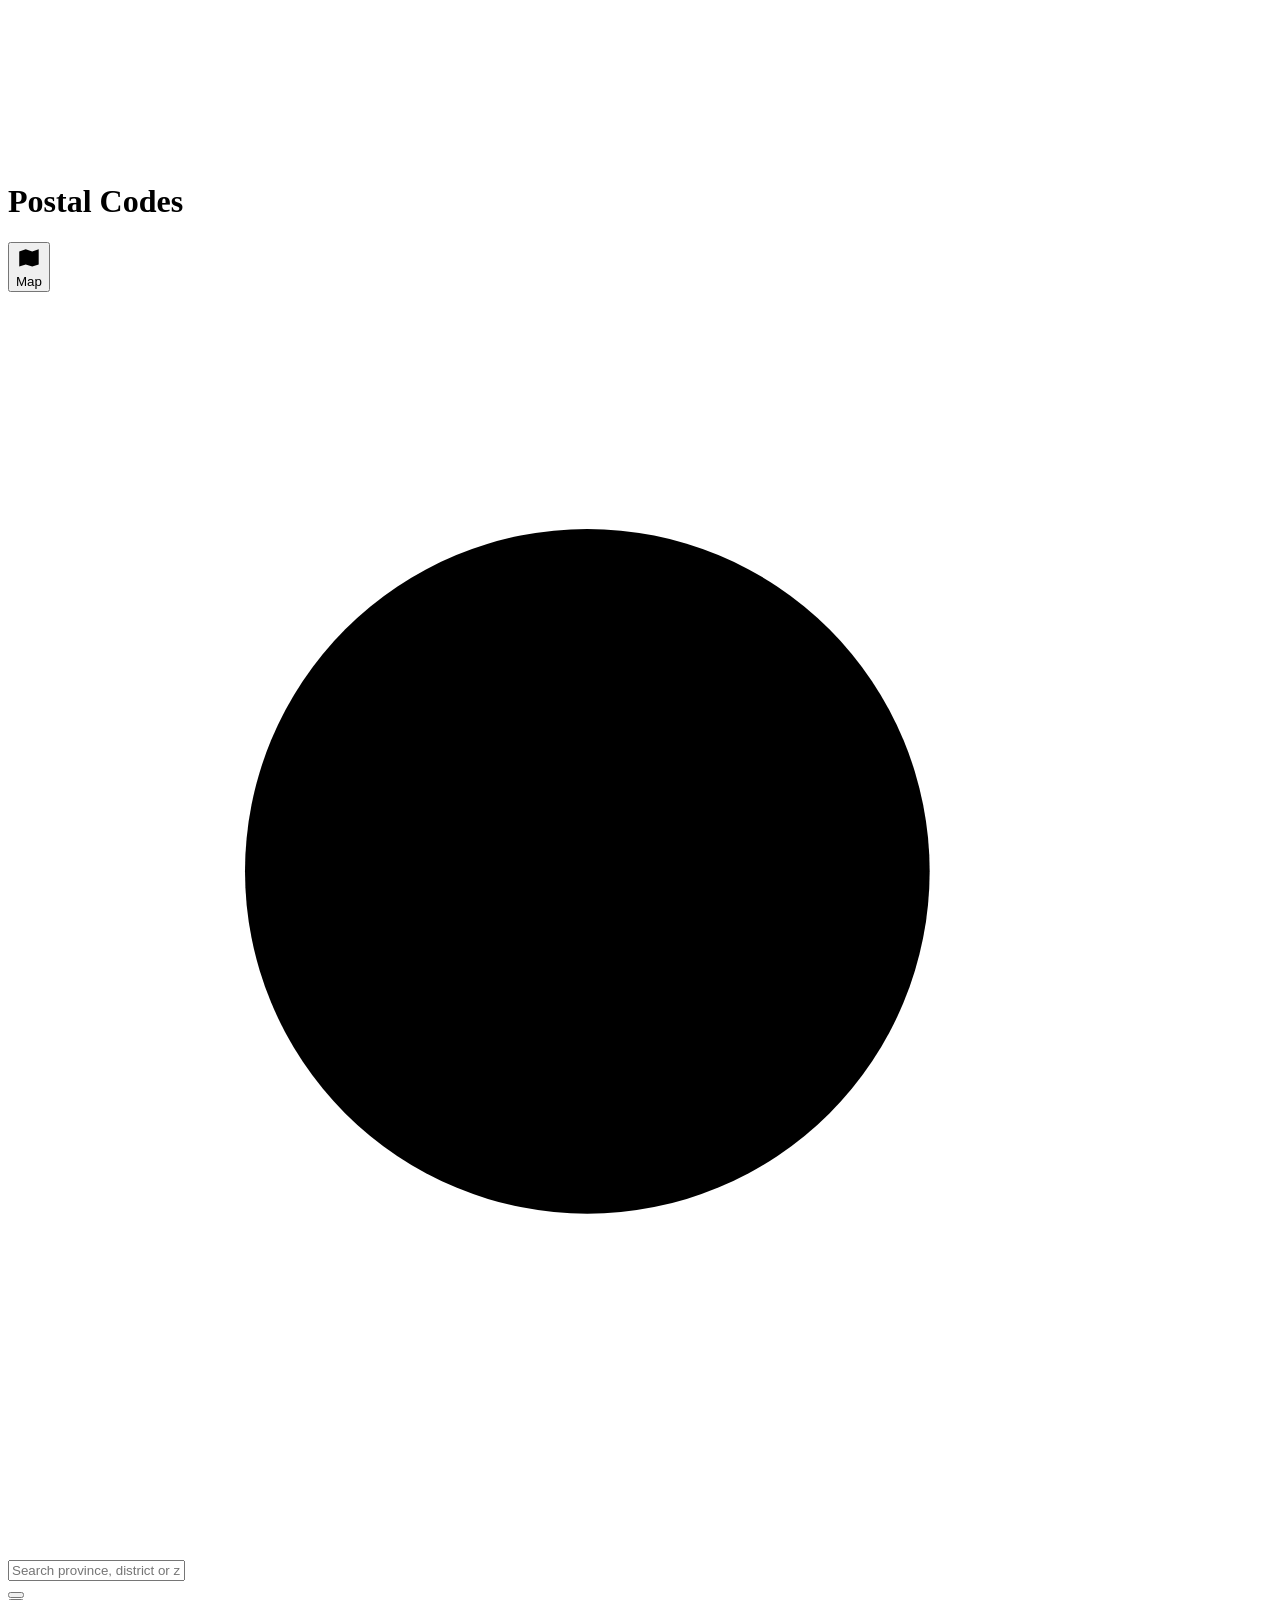
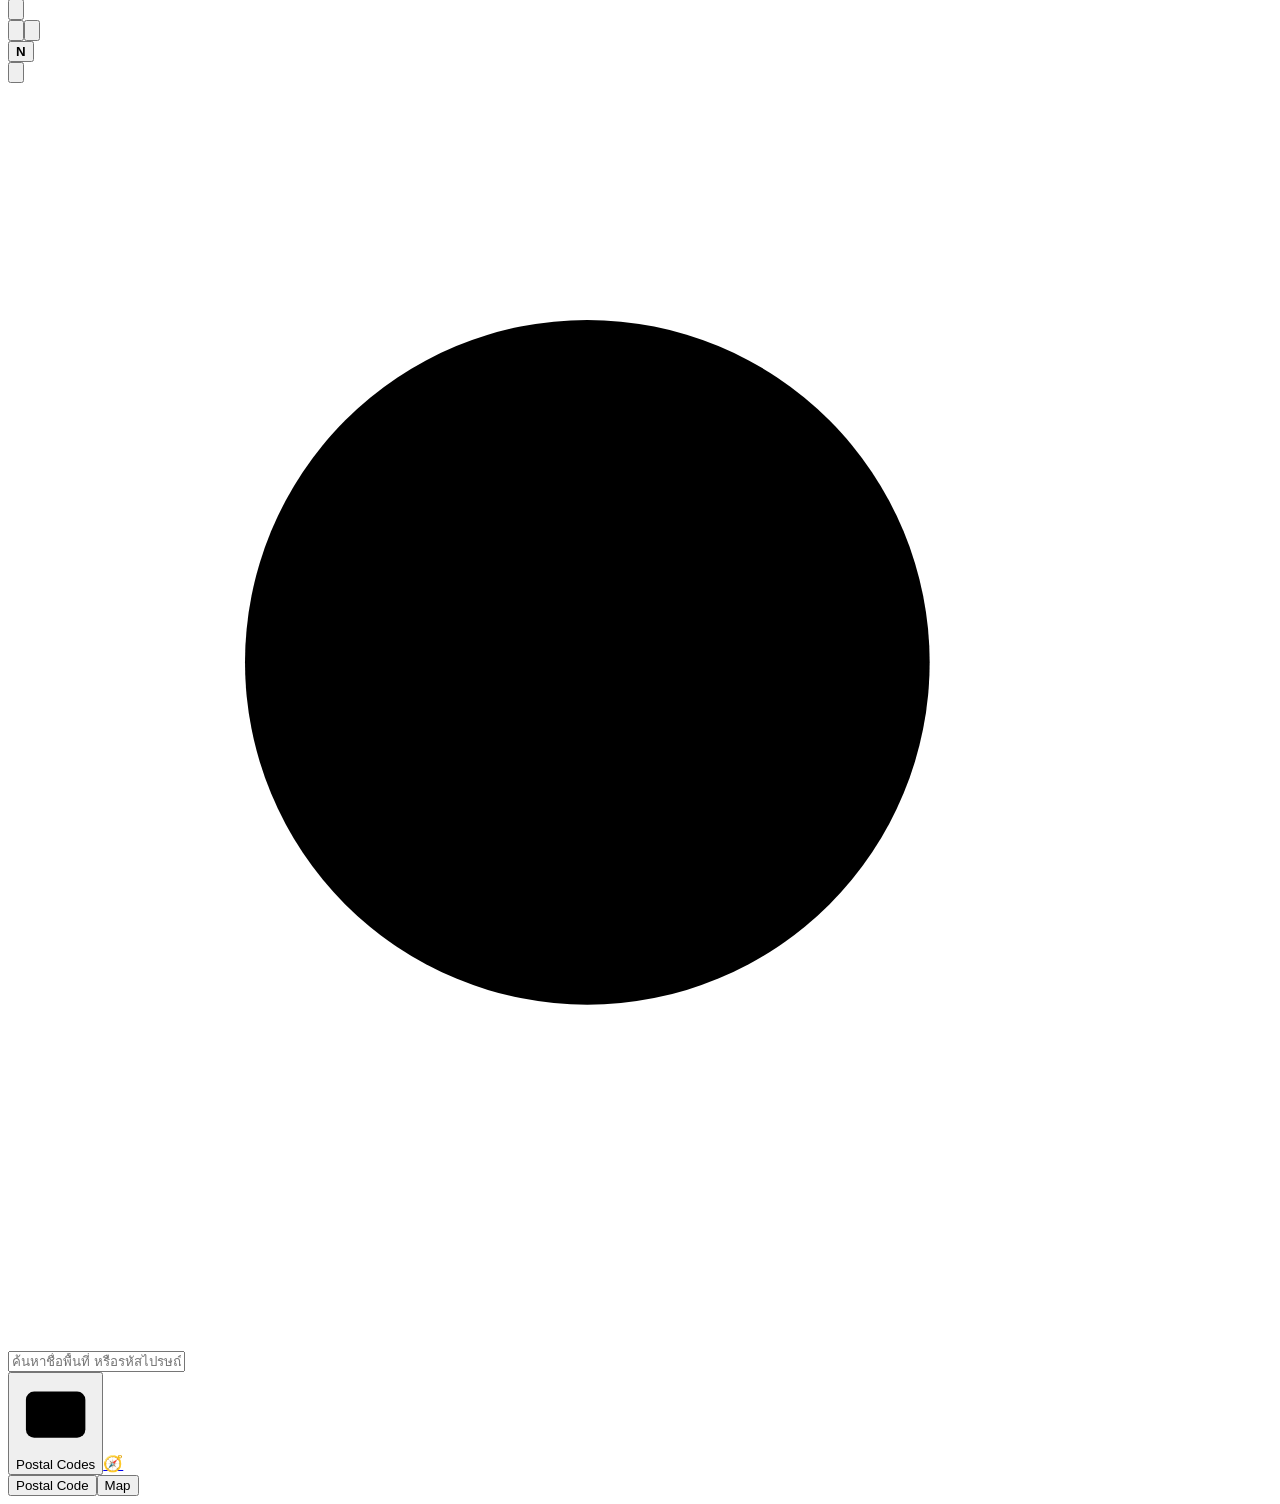
==== commit 0f477d74: "Add files via upload" ====
--- a/index.html
+++ b/index.html
@@ -2,2754 +2,28 @@
 <html lang="th"><head><link rel="preconnect" href="https://script.google.com"><link rel="preconnect" href="https://script.googleusercontent.com" crossorigin><meta charset="utf-8">
 <meta name="viewport" content="width=device-width, initial-scale=1, viewport-fit=cover">
 <title>รหัสไปรษณีย์ฝาแตก โดยพันรัฐ</title>    <link rel="icon" type="image/png" href="./sFT.png">
-        <style>
-        
-@font-face {
-  font-family: 'SaoChingcha';
-  src: url('./SaoChingcha-Light.otf') format('opentype');
-  font-weight: 300;
-}
-
-@font-face {
-  font-family: 'SaoChingcha';
-  src: url('./SaoChingcha-Regular.otf') format('opentype');
-  font-weight: 400;
-}
-
-@font-face {
-  font-family: 'SaoChingcha';
-  src: url('./SaoChingcha-Bold.otf') format('opentype');
-  font-weight: 700;
-}
-
-*{box-sizing:border-box;}
-html,body{margin:0;padding:0;}
-
-body{
-  background:var(--cream);
-  color:var(--ink);
-  font-family:'SaoChingcha',sans-serif;
-  -webkit-font-smoothing:antialiased;
-  min-height:100vh;
-  display:flex;
-  flex-direction:column;
-}
-
-h1,h2,h3,.display{
-  font-family:'SaoChingcha',sans-serif;
-}
-
-button{
-  font-family:'SaoChingcha',sans-serif;
-  cursor:pointer;
-}
-
-img{
-  max-width:100%;
-  display:block;
-}
-:root{--card:rgba(255,255,255,.58);--g:#2f8a3b;--gd:#17301b;--paper:#f5f8f3;--tx:var(--gd);--mut:#7d8f7e;--line:var(--g);--halo:#fff;--hl:rgba(255,190,0,.38);--r0:#cfe8bd;--r1:#bde5d4;--r2:#e2edb6;--d0:#6dbb55;--d1:#3ea88a;--d2:#b8c43c;--sea:var(--paper);--sh:0 8px 28px rgba(20,50,25,.18);--ac:var(--g);--row:rgba(47,138,59,.09);--bd:rgba(30,60,35,.1);box-sizing:border-box}
-:root:not([data-theme=light]){color-scheme:light dark}
-@media(prefers-color-scheme:dark){:root:not([data-theme=light]){--card:rgba(22,34,24,.55);--g:#7cc47f;--gd:#e2efdf;--paper:#0b130c;--tx:var(--gd);--mut:#8da68e;--line:var(--g);--halo:#0f1a10;--r0:#2d4623;--r1:#234638;--r2:#3f4a1f;--sea:var(--paper);--ac:var(--g);--row:rgba(124,196,127,.12);--bd:rgba(255,255,255,.1);--sh:0 8px 28px rgba(0,0,0,.5)}}
-:root[data-theme=dark]{--card:rgba(22,34,24,.55);--g:#7cc47f;--gd:#e2efdf;--paper:#0b130c;--tx:var(--gd);--mut:#8da68e;--line:var(--g);--halo:#0f1a10;--r0:#2d4623;--r1:#234638;--r2:#3f4a1f;--sea:var(--paper);--ac:var(--g);--row:rgba(124,196,127,.12);--bd:rgba(255,255,255,.1);--sh:0 8px 28px rgba(0,0,0,.5)}
-*{box-sizing:border-box;-webkit-tap-highlight-color:transparent}html,body{height:100%;margin:0;overflow:hidden}
-body{background:var(--sea);color:var(--tx);font:14px/1.45 "SaoChingcha",sans-serif}
-svg.i{width:20px;height:20px;fill:none;stroke:currentColor;stroke-width:1.8;stroke-linecap:round;stroke-linejoin:round;flex:none}
-#m{position:fixed;inset:0;width:100%;height:100%;display:block;background:var(--sea);touch-action:none;cursor:grab;user-select:none}
-#m:active{cursor:grabbing}
-.p{transition:opacity .4s ease}.f{stroke:none;transition:fill .3s,filter .3s}
-.r0 .f{fill:var(--r0)}.r1 .f{fill:var(--r1)}.r2 .f{fill:var(--r2)}
-.c{fill:transparent;stroke:var(--line);stroke-width:.7;stroke-opacity:0;vector-effect:non-scaling-stroke;transition:fill .25s,stroke-opacity .35s}
-.showd .c,.sel .c{stroke-opacity:.5}
-.ol{fill:none;stroke:var(--line);stroke-width:1.5;vector-effect:non-scaling-stroke;stroke-linejoin:round;pointer-events:none}
-.p:hover .f{filter:brightness(.95)}.showd .c:hover,.sel .c:hover{fill:var(--hl)}.c.on{fill:var(--hl);stroke-opacity:1}
-.dim{opacity:.45}
-text{text-anchor:middle;dominant-baseline:central;fill:var(--tx);paint-order:stroke;stroke:var(--halo);stroke-linejoin:round;font-weight:600;pointer-events:none}
-.fl{position:fixed;background:var(--card);backdrop-filter:blur(18px) saturate(1.5);-webkit-backdrop-filter:blur(18px) saturate(1.5);box-shadow:var(--sh);border:1px solid var(--bd);border-radius:14px;z-index:3}
-.fl button{display:grid;place-items:center;width:42px;height:42px;border:0;background:none;color:var(--tx);cursor:pointer;border-radius:12px;transition:background .2s,color .2s,transform .15s}
-.fl button:hover{background:var(--row)}.fl button:active{transform:scale(.92)}
-#md{top:calc(12px + env(safe-area-inset-top,0px));left:12px;display:flex;padding:3px;border-radius:16px}
-#md{align-items:center}.seg{position:relative;display:flex}.sp{width:1px;height:22px;background:var(--mut);opacity:.35;margin:0 5px;flex:none}.seg i{position:absolute;top:0;left:0;width:42px;height:42px;border-radius:12px;background:var(--ac);transition:transform .35s cubic-bezier(.3,.9,.3,1)}
-#md button{position:relative;z-index:1}.seg button.a{color:var(--ong)}.seg button.a:hover{background:none}
-#ctl{top:calc(12px + env(safe-area-inset-top,0px));right:12px;display:flex;flex-direction:column;padding:3px;gap:2px}
-#sh{position:fixed;left:0;right:0;bottom:0;margin:0 auto;width:min(100%,560px);background:var(--card);backdrop-filter:blur(24px) saturate(1.5);-webkit-backdrop-filter:blur(24px) saturate(1.5);border-radius:24px 24px 0 0;box-shadow:0 -6px 30px rgba(20,50,25,.2);border:1px solid var(--bd);border-bottom:0;z-index:4;display:flex;flex-direction:column;transform:translateY(100%);transition:transform .42s cubic-bezier(.22,.9,.28,1),opacity .3s;will-change:transform}
-#hd{padding:0 14px calc(12px + env(safe-area-inset-bottom,0px))}
-#grab{height:26px;display:grid;place-items:center;touch-action:none;cursor:grab}
-#grab i{width:38px;height:4px;border-radius:2px;background:var(--mut);opacity:.5}
-#sb{display:flex;align-items:center;gap:10px;height:46px;padding:0 6px 0 14px;border-radius:23px;background:var(--row);color:var(--mut);transition:box-shadow .2s}
-#sb:focus-within{box-shadow:0 0 0 2px var(--ac);color:var(--ac)}
-#q{flex:1;min-width:0;border:0;outline:0;background:none;color:var(--tx);font:inherit;font-size:15px}
-#q::placeholder{color:var(--mut)}
-#cl{width:34px;height:34px;border:0;border-radius:50%;background:none;color:var(--mut);display:grid;place-items:center;cursor:pointer}
-#cl[hidden]{display:none}
-#body{flex:1;overflow:auto;overscroll-behavior:contain;padding:0 10px 24px}
-h3{display:flex;align-items:center;gap:8px;font-size:12.5px;font-weight:600;margin:14px 6px 4px;color:var(--mut)}h3 small{font-weight:400}
-h2{font-size:22px;margin:2px 6px 6px;font-weight:700}
-.dot{width:9px;height:9px;border-radius:50%;flex:none}.dot.r0{background:var(--d0)}.dot.r1{background:var(--d1)}.dot.r2{background:var(--d2)}
-.it{display:flex;align-items:center;gap:12px;padding:10px 10px;border-radius:12px;cursor:pointer;transition:background .2s}
-.it:hover{background:var(--row)}.it.on{background:var(--hl)}
-.it .t{flex:1;min-width:0;display:flex;flex-direction:column}.it small{color:var(--mut);font-size:12px}
-.it em{font-style:normal;color:var(--mut);font-size:12.5px;font-variant-numeric:tabular-nums}
-.bk{display:inline-flex;align-items:center;gap:2px;color:var(--ac);cursor:pointer;padding:4px 8px 4px 2px;border-radius:10px;font-size:13px;font-weight:600}
-.chips{display:flex;flex-wrap:wrap;gap:6px;margin:0 6px 8px}.chips span{padding:3px 10px;border-radius:12px;background:var(--row);font-size:12px;color:var(--mut)}
-.em{padding:28px 10px;text-align:center;color:var(--mut)}
-#body>*{animation:in .3s ease both}@keyframes in{from{opacity:0;transform:translateY(6px)}}
-@media(prefers-reduced-motion:reduce){*{animation:none!important;transition:none!important}}
-#mnb,.dm{display:none}
-.cp{display:grid;place-items:center;width:30px;height:30px;border:0;background:none;color:var(--mut);border-radius:9px;cursor:pointer;flex:none;transition:background .2s,color .2s}.cp:hover{background:var(--row);color:var(--ac)}
-.act{display:flex;gap:8px;margin:0 6px 10px;flex-wrap:wrap}.act button{display:inline-flex;align-items:center;gap:6px;height:36px;padding:0 14px;border:0;border-radius:18px;background:var(--row);color:var(--ac);font:inherit;font-weight:600;font-size:13px;cursor:pointer;transition:transform .15s}.act button:active{transform:scale(.95)}
-#ts{position:fixed;left:50%;top:calc(16px + env(safe-area-inset-top,0px));transform:translate(-50%,-20px);opacity:0;pointer-events:none;background:var(--tx);color:var(--sea);padding:8px 16px;border-radius:20px;font-size:13px;z-index:9;transition:opacity .25s,transform .3s cubic-bezier(.2,.9,.3,1)}
-#ts.on{opacity:1;transform:translate(-50%,0)}
-@media(min-width:900px){
-#mnb{display:grid}.dm{display:block}
-#sh{top:72px;bottom:12px;left:12px;right:auto;margin:0;width:360px;height:auto!important;border-radius:20px;border:1px solid var(--bd);box-shadow:var(--sh);transform:none;transition:transform .45s cubic-bezier(.22,.9,.28,1),opacity .3s}
-#sh.closed{transform:translateX(calc(-100% - 24px));opacity:0;pointer-events:none}
-#grab{display:none}#hd{padding:14px 14px 10px}
-}
-text.st{fill:#f5b301}.svgm{cursor:crosshair!important}
-#ctl button.a{background:var(--ac);color:var(--ong)}
-#mc{top:calc(68px + env(safe-area-inset-top,0px));left:50%;transform:translateX(-50%);display:flex;align-items:center;gap:6px;padding:3px 4px 3px 14px;border-radius:22px;font-weight:600;color:#e8590c;white-space:nowrap;animation:in .3s ease both}
-#mc[hidden]{display:none}#mc button{width:36px;height:36px}
-#md,#sh{transition-property:transform,opacity}#md{transition:opacity .3s,transform .35s}
-body.fs #md{opacity:0;transform:translateY(-16px);pointer-events:none}body.fs #sh{opacity:0;pointer-events:none}body.fs #mc{top:calc(12px + env(safe-area-inset-top,0px))}
-#more{display:grid;grid-template-rows:0fr;opacity:0;visibility:hidden;transition:grid-template-rows .35s cubic-bezier(.3,.9,.3,1),opacity .3s,visibility 0s .35s}
-#more.o{grid-template-rows:1fr;opacity:1;visibility:visible;transition-delay:0s}
-#more>div{overflow:hidden;display:flex;flex-direction:column;gap:2px}
-#cx svg{transition:transform .35s}#cx.o svg{transform:rotate(180deg)}
-#tp{position:fixed;top:calc(68px + env(safe-area-inset-top,0px));left:50%;transform:translateX(-50%);display:flex;flex-direction:column;align-items:center;gap:8px;z-index:3;pointer-events:none;max-width:96vw}
-#tp>.fl{position:static;transform:none;pointer-events:auto}#tp button{width:36px;height:36px}#tp button.a{background:var(--ac);color:var(--ong)}
-#ed,#pc{display:flex;align-items:center;gap:2px;padding:3px 4px;border-radius:22px;animation:in .3s ease both}#ed[hidden],#pc[hidden]{display:none}
-#lg{position:fixed;inset:0;z-index:20;display:grid;place-items:center;background:rgba(0,0,0,.35)}#lg[hidden]{display:none}
-#lg .fl{position:static;padding:22px;width:min(340px,90vw);display:flex;flex-direction:column;gap:12px;animation:in .3s ease both}#lg h2{margin:0}
-#pw{padding:11px 14px;border-radius:14px;border:1px solid var(--bd);background:var(--row);color:var(--tx);font:inherit;font-size:15px;outline:0}#pw:focus{box-shadow:0 0 0 2px var(--ac)}
-.fm{display:flex;flex-direction:column;gap:10px;margin:0 6px 12px}.fm label{display:flex;flex-direction:column;gap:4px;font-size:12px;color:var(--mut)}
-.fm input,.fm select,.fm textarea{padding:10px 12px;border-radius:12px;border:1px solid var(--bd);background:var(--row);color:var(--tx);font:inherit;font-size:15px;outline:0}.fm :focus{box-shadow:0 0 0 2px var(--ac)}
-body.fs #tp{top:calc(12px + env(safe-area-inset-top,0px))}
-.fm input[type=range]{padding:0;height:24px}.fm input[type=color]{padding:2px;height:42px}.row2{display:flex;gap:8px;align-items:center}.row2 input{flex:1}
-#ld{position:fixed;inset:0;z-index:30;background:var(--sea);display:flex;flex-direction:column;align-items:center;justify-content:center;gap:16px;color:var(--mut);transition:opacity .45s ease,visibility .45s}
-#ld.x{opacity:0;visibility:hidden}#ld i{width:44px;height:44px;border-radius:50%;border:3.5px solid var(--row);border-top-color:var(--ac);animation:sp .9s linear infinite!important}
-@keyframes sp{to{transform:rotate(360deg)}}
-.gl{stroke:var(--line);stroke-width:1;opacity:.16;vector-effect:non-scaling-stroke;pointer-events:none}.gl.m{opacity:.34}
-.hd{cursor:move}.md{cursor:copy}
-:root{--wt:#8ec9ee;--wtc:#5aa3d1}@media(prefers-color-scheme:dark){:root:not([data-theme=light]){--wt:#2f6a99;--wtc:#1f4a6e}}:root[data-theme=dark]{--wt:#2f6a99;--wtc:#1f4a6e}
-#ed{flex-wrap:wrap;justify-content:center;max-width:92vw;border-radius:20px!important}
-#md{animation:bx .5s cubic-bezier(.2,.9,.3,1) .05s backwards}#sh{animation:fd .5s ease .3s backwards}
-@keyframes bx{from{opacity:0;transform:translateY(-14px)}}@keyframes fd{from{opacity:0}}
-#md button.a{background:var(--ac);color:var(--ong)}
-#hc{top:calc(68px + env(safe-area-inset-top,0px));left:12px;width:min(340px,calc(100vw - 24px));padding:14px 16px;animation:in .3s ease both}#hc[hidden]{display:none}
-#hc ul{margin:8px 0;padding-left:18px;font-size:13px;color:var(--mut)}#hc li{margin:6px 0}#hc .act{margin:6px 0 0}#hc .act button{width:auto;height:36px}
-#fx{top:calc(12px + env(safe-area-inset-top,0px));right:12px;width:44px;height:44px;display:none;place-items:center;color:var(--tx);cursor:pointer;padding:0}body.fs #fx{display:grid}
-#tabs{position:relative;display:flex;margin:0 14px 8px;padding:3px;border-radius:14px;background:var(--row)}
-#tabs i{position:absolute;top:3px;left:3px;width:calc(50% - 3px);height:calc(100% - 6px);border-radius:11px;background:var(--card);box-shadow:0 1px 6px rgba(0,0,0,.15);transition:transform .35s cubic-bezier(.3,.9,.3,1)}
-#tabs button{flex:1;position:relative;z-index:1;border:0;background:none;padding:8px 6px;font:inherit;font-weight:600;color:var(--mut);cursor:pointer;border-radius:11px;transition:color .25s}#tabs button.a{color:var(--tx)}
-.sk{height:46px;border-radius:12px;margin:8px 4px;background:linear-gradient(90deg,var(--row),transparent,var(--row));background-size:200% 100%;animation:shm 1.2s linear infinite!important}@keyframes shm{to{background-position:-200% 0}}
-#tabs{display:none!important}
-body.pz>*:not(#pg):not(#ts):not(#lg):not(script){visibility:hidden;pointer-events:none}
-#ts{z-index:60}
-#rc{position:fixed;top:calc(12px + env(safe-area-inset-top,0px));right:12px;display:flex;flex-direction:column;gap:10px;z-index:3;animation:bx .5s cubic-bezier(.2,.9,.3,1) .1s backwards}
-#rc .fl{position:static;display:flex;flex-direction:column;padding:2px;border-radius:24px}#rc button{width:46px;height:46px;border-radius:22px}
-#rc .grp button+button{border-top:1px solid var(--bd);border-radius:0}.cmp{font-size:15px;color:var(--g)}#rc button.a{background:var(--g);color:var(--ong)}
-#mo{top:calc(12px + env(safe-area-inset-top,0px));right:68px;width:min(280px,calc(100vw - 90px));padding:6px;animation:in .25s ease both}#mo[hidden]{display:none}
-#mo .mrow{display:flex;align-items:center;gap:12px;width:100%;height:46px;padding:0 12px;border-radius:12px;font:inherit;font-weight:600;font-size:14px;text-align:left}#mo .mrow.a{background:var(--g);color:var(--ong)}
-#hc{left:auto;right:68px;top:calc(12px + env(safe-area-inset-top,0px))}
-body.fs #rc,body.fs #sbar{opacity:0;pointer-events:none}
-#sbar{position:fixed;top:calc(16px + env(safe-area-inset-top,0px));left:50%;transform:translateX(-50%);display:flex;align-items:center;gap:8px;font-size:12px;font-weight:700;color:var(--gd);z-index:3;pointer-events:none;text-shadow:0 0 4px var(--paper),0 0 8px var(--paper)}
-#sbar i{height:7px;border:2px solid var(--g);border-top:0;display:block}
-.srow{display:flex;gap:10px;align-items:center}.srow #sb{flex:1;min-width:0;height:44px;border-radius:22px}
-#av{width:44px;height:44px;border-radius:50%;border:0;background:var(--g);color:var(--ong);display:grid;place-items:center;cursor:pointer;flex:none;transition:transform .15s}#av:active{transform:scale(.92)}
-.hsec{display:flex;align-items:center;gap:4px;font-size:20px;font-weight:800;margin:20px 6px 10px;color:var(--gd)}.hsec svg{color:var(--mut)}
-.circs{display:flex;gap:14px;padding:0 6px}.circ{display:flex;flex-direction:column;align-items:center;gap:4px;width:64px;cursor:pointer;font-size:12px;font-weight:600;text-align:center}
-.circ i{width:56px;height:56px;border-radius:50%;background:var(--row);display:grid;place-items:center;color:var(--g);transition:transform .15s,background .2s}.circ:hover i{background:var(--hl)}.circ:active i{transform:scale(.93)}.circ small{color:var(--g);font-weight:500}
-.guides{display:flex;gap:12px;overflow-x:auto;padding:0 6px 6px;scrollbar-width:none}.gcard{flex:none;width:136px;border-radius:18px;background:var(--row);overflow:hidden;cursor:pointer;transition:transform .15s}.gcard:active{transform:scale(.96)}
-.gi{height:92px;display:grid;place-items:center;font-size:44px;background:linear-gradient(180deg,rgba(255,236,170,.55),transparent)}.gcard b,.gcard small{display:block;padding:0 12px}.gcard b{margin-top:2px}.gcard small{color:var(--mut);padding-bottom:12px}
-.arow{position:relative;display:flex;align-items:center;justify-content:center;min-height:46px;margin:8px 4px;border-radius:14px;background:var(--row);font-weight:600;color:var(--g);cursor:pointer;transition:background .2s}.arow:hover{background:var(--hl)}.arow svg{position:absolute;left:14px}
-.hint{margin:0 8px 6px;color:var(--mut);font-size:13px}
-@media(min-width:900px){#sh{top:12px;bottom:12px;left:12px;width:344px;border-radius:30px;box-shadow:0 14px 44px rgba(20,50,25,.22),inset 0 1px 0 rgba(255,255,255,.5)}#hd{padding:16px 14px 8px}#mo #mnb{display:flex}}
-#pg{position:fixed;inset:0;z-index:40;background:var(--paper);overflow:auto;display:none}body.pz #pg{display:block;animation:in .35s ease both}
-.zw{max-width:720px;margin:0 auto;padding:0 16px}.zh{position:sticky;top:0;z-index:2;padding:calc(18px + env(safe-area-inset-top,0px)) 0 12px;background:var(--card);backdrop-filter:blur(22px) saturate(1.5);-webkit-backdrop-filter:blur(22px) saturate(1.5);border-bottom:1px solid var(--bd)}
-.zt{display:flex;align-items:center;justify-content:space-between;margin-bottom:10px}.zt h1{margin:0;font-size:34px;font-weight:800;letter-spacing:-.5px;color:var(--gd)}
-.zbtn{display:inline-flex;align-items:center;gap:6px;height:40px;padding:0 16px;border:0;border-radius:20px;background:var(--g);color:var(--ong);font:inherit;font-weight:700;cursor:pointer;transition:transform .15s}.zbtn:active{transform:scale(.95)}
-#zsb{display:flex;align-items:center;gap:10px;height:44px;padding:0 14px;border-radius:22px;background:var(--row);color:var(--mut)}#zsb:focus-within{box-shadow:0 0 0 2px var(--g)}#zq{flex:1;border:0;outline:0;background:none;color:var(--tx);font:inherit;font-size:16px}
-.zs{display:flex;align-items:center;gap:8px;font-size:13px;font-weight:700;color:var(--mut);margin:22px 8px 6px}.zs small{font-weight:400}
-.zc{background:var(--card);border:1px solid var(--bd);border-radius:20px;margin:10px 0;overflow:hidden}
-.zr{display:flex;align-items:center;gap:10px;padding:14px 16px;cursor:pointer;transition:background .2s}.zr+.zr{border-top:1px solid var(--bd)}.zr:hover{background:var(--row)}
-.zp small{color:var(--mut);margin-left:auto}.zch{display:grid;transition:transform .3s}.zch.o{transform:rotate(90deg)}.zd .zn{flex:1}.zd em{font-style:normal;color:var(--mut);font-variant-numeric:tabular-nums}.zd svg{color:var(--mut)}
-body.emb #sh,body.emb #pc,body.emb #ed,body.emb #av{display:none}
-#sm{position:fixed;inset:0;z-index:25;display:grid;place-items:center;background:rgba(0,0,0,.35)}#sm[hidden]{display:none}
-#sm .fl{position:static;width:min(440px,92vw);padding:18px;animation:in .3s ease both}.smh{display:flex;align-items:center;justify-content:space-between}.smh h2{margin:0}
-#sm button{width:auto;height:34px}#sm #smx{width:34px;padding:0}
-.shr{display:flex;align-items:center;gap:10px;padding:12px;border-radius:16px;background:var(--row);margin:8px 0}.shr>span{font-size:20px;width:26px;text-align:center}.shr .t{flex:1;min-width:0;display:flex;flex-direction:column}.shr small{color:var(--mut);font-size:12px}
-.sb2{border:0;border-radius:17px;padding:0 14px;background:var(--g);color:var(--ong);font:inherit;font-weight:600;font-size:13px;cursor:pointer;transition:transform .15s}.sb2:active{transform:scale(.94)}#sm .sb2.o{background:transparent;color:var(--g);border:1px solid var(--bd)}
-
-/* UI สวิตช์และส่วนเสริม Add-ons */
-.sw-row{display:flex;align-items:center;justify-content:space-between;padding:10px;background:var(--row);border-radius:14px;margin-bottom:8px}
-.sw{position:relative;display:inline-block;width:44px;height:24px;flex:none}
-.sw input{opacity:0;width:0;height:0}
-.sw-s{position:absolute;cursor:pointer;inset:0;background-color:var(--mut);transition:.3s;border-radius:24px}
-.sw-s:before{position:absolute;content:"";height:18px;width:18px;left:3px;bottom:3px;background-color:white;transition:.3s;border-radius:50%}
-.sw input:checked + .sw-s{background-color:var(--ac)}
-.sw input:checked + .sw-s:before{transform:translateX(20px)}
-.ao-box{padding:12px;border-radius:16px;background:var(--row);margin-bottom:12px;border:1px solid var(--bd)}
-.chk-grp{display:flex;gap:10px;flex-wrap:wrap;margin:8px 0}
-.chk-grp label{display:inline-flex;align-items:center;gap:4px;font-size:13px;cursor:pointer}
-body.mv .p:hover .f{filter:none}
-body.mv .fl,body.mv #sh{-webkit-backdrop-filter:none;backdrop-filter:none;background:color-mix(in srgb,var(--paper) 84%,transparent)}
-/* ===== ช่องค้นหาย่อเป็นปุ่ม + แคปซูล Postal Codes ===== */
-#srow-main{gap:10px;align-items:center}
-.srow #sb{flex:0 1 44px;width:44px;min-width:44px;padding:0 0 0 13px;gap:0;overflow:hidden;cursor:pointer;transition:flex-grow .45s cubic-bezier(.3,.9,.3,1),padding .3s,gap .3s,background .2s,box-shadow .2s}
-#sb:hover{background:var(--hl)}
-#q{flex:0 0 0;width:0;opacity:0;min-width:0;transition:opacity .25s .1s}
-.so #sb{flex-grow:1;padding:0 6px 0 14px;gap:10px;cursor:text}.so #sb:hover{background:var(--row)}
-.so #q{flex:1;width:auto;opacity:1}
-#pcp{flex:1 1 0;min-width:0;display:flex;align-items:center;gap:6px;height:44px;padding:4px;border-radius:22px;background:var(--row);overflow:hidden;white-space:nowrap;transition:flex-grow .45s cubic-bezier(.3,.9,.3,1),flex-basis .45s cubic-bezier(.3,.9,.3,1),padding .3s,margin .3s,opacity .25s}
-#pcp.c{flex:0 0 44px}
-.so #pcp{flex:0 0 0;padding:0;margin-left:-10px;opacity:0;pointer-events:none}
-#av{width:auto;max-width:170px;height:36px;padding:0 14px 0 9px;gap:6px;border-radius:18px;display:flex;align-items:center;flex:none;overflow:hidden;font:inherit;font-size:13px;font-weight:700;transition:max-width .45s cubic-bezier(.3,.9,.3,1),padding .3s}
-#av svg{width:18px;height:18px}
-#pcp.c #av{max-width:36px;padding:0 9px}
-.lgb{flex:none;width:36px;height:36px;border-radius:50%;overflow:hidden;background:#fff;border:1px solid var(--bd);display:block;margin-left:auto;transition:transform .15s,opacity .3s .15s}
-.lgb+.lgb{margin-left:0}.lgb img{width:100%;height:100%;object-fit:cover}.lgb:active{transform:scale(.92)}
-#pcp.c .lgb{opacity:0}
-@media(max-width:360px){#av span{display:none}#av{padding:0 9px}}
-/* ===== ตัวเลือกก่อนเข้าโหมดแก้ไข ===== */
-#ec{position:fixed;inset:0;z-index:21;display:grid;place-items:center;background:rgba(0,0,0,.35)}#ec[hidden]{display:none}
-#ec .fl{position:static;padding:22px;width:min(380px,92vw);display:flex;flex-direction:column;gap:10px;animation:in .3s ease both}#ec h2{margin:0 0 2px}
-.ecb{display:flex;align-items:center;gap:14px;width:100%;padding:10px 14px 10px 10px;border:1px solid var(--bd);border-radius:26px;background:var(--row);color:var(--tx);text-decoration:none;font:inherit;text-align:left;cursor:pointer;transition:transform .15s,background .2s}
-.ecb:hover{background:var(--hl)}.ecb:active{transform:scale(.97)}
-.eci{width:52px;height:52px;border-radius:50%;overflow:hidden;background:#fff;display:grid;place-items:center;flex:none;color:var(--g);border:1px solid var(--bd)}.eci img{width:100%;height:100%;object-fit:cover}
-.ect{display:flex;flex-direction:column}.ect b{font-size:16px}.ect small{color:var(--mut);font-size:12px}
-#ec .act button{width:auto}
-#ec .fl button.ecb{display:flex;width:100%;height:auto;border:1px solid var(--bd);background:var(--row);color:var(--tx);border-radius:26px;padding:10px 14px 10px 10px}#ec .fl button.ecb:hover{background:var(--hl)}
-
-.icp{display:flex;flex-direction:column;gap:6px;padding:8px;border-radius:16px;background:var(--row)}
-.icp .r{display:flex;align-items:center;gap:10px}.icp #icpv{width:44px;height:44px;border-radius:50%;background:#fff;border:1px solid var(--bd);display:grid;place-items:center;font-size:22px;flex:none}
-.icp input{flex:1;min-width:0}
-.icg{display:grid;grid-template-columns:repeat(8,1fr);gap:4px;max-height:170px;overflow:auto;padding:2px}
-.icg button{font-size:20px;line-height:1;aspect-ratio:1;border:0;border-radius:10px;background:transparent;cursor:pointer;padding:0;display:grid;place-items:center;width:auto;height:auto;min-width:0}
-.icg button:hover{background:var(--hl)}.icg button:active{transform:scale(.88)}
-
-.pcu{position:fixed;left:0;top:0;z-index:40;pointer-events:none;will-change:transform;filter:drop-shadow(0 1px 2px rgba(0,0,0,.35))}
-.pcu svg{display:block}.pcu span{position:absolute;left:14px;top:17px;color:#fff;font:700 11px/1 system-ui,sans-serif;padding:3px 7px;border-radius:9px;white-space:nowrap}
-body.pcm #m,body.pcm #m *{cursor:none!important}
-#lg label.pn,#lg div.pn{display:flex;flex-direction:column;gap:4px;font-size:13px;color:var(--mut)}
-#lg #ecol{width:44px;height:32px;padding:0;border:0;background:none;flex:none}
-#lg #ecsw{display:flex;gap:6px;flex-wrap:wrap}
-#lg #ecsw button{width:26px;height:26px;min-width:0;padding:0;border-radius:50%;border:2px solid #fff;box-shadow:0 0 0 1px var(--bd)}
-
-/* ===== หน้า /go (นำทาง) ===== */
-.go-pr{position:relative;display:flex;align-items:center;gap:8px;margin:6px 0}
-.go-dot{flex:none;width:26px;height:26px;border-radius:50%;color:#fff;font-weight:800;font-size:12px;display:grid;place-items:center}
-.go-in{flex:1;min-width:0;height:42px;border:1px solid var(--bd);background:#fff;color:var(--tx);border-radius:14px;padding:0 12px;outline:none;font:inherit}
-.go-in:focus{border-color:var(--g);box-shadow:0 0 0 3px rgba(47,138,59,.15)}
-.go-x{flex:none;width:34px;height:34px;padding:0;border:0;border-radius:50%;background:var(--row);cursor:pointer;display:grid;place-items:center;font-size:14px}
-#go-sg{position:absolute;left:34px;right:0;top:100%;z-index:10;background:#fff;border-radius:14px;box-shadow:var(--sh);max-height:230px;overflow:auto;border:1px solid var(--bd)}
-#go-sg button{display:flex;gap:8px;align-items:center;width:100%;text-align:left;background:none;border:0;border-bottom:1px solid var(--bd);padding:9px 12px;cursor:pointer;color:var(--tx);font:inherit}
-#go-sg button:hover{background:var(--row)}#go-sg small{color:var(--mut);margin-left:auto}
-.go-tools{display:flex;gap:8px;margin-top:6px;flex-wrap:wrap}.go-tools button{border:0;background:#fff;border-radius:14px;padding:8px 12px;font-weight:700;color:var(--g);cursor:pointer;font:inherit;font-weight:700}
-.go-modes{display:grid;grid-template-columns:repeat(4,1fr);gap:6px;margin:4px 0 6px}
-.go-modes button{display:flex;flex-direction:column;align-items:center;gap:2px;padding:8px 2px;font-size:12px;font-weight:700;border-radius:16px;border:0;background:var(--row);color:var(--tx);cursor:pointer;font-family:inherit}
-.go-modes button b{font-size:20px;line-height:1}.go-modes button.on{background:var(--g);color:var(--ong)}
-.go-l{font-size:12px;color:var(--mut);margin:8px 4px 0}
-.go-chips{display:flex;flex-wrap:wrap;gap:6px;margin:6px 0}
-.go-chips button{padding:5px 11px;font-size:12.5px;border-radius:999px;border:1px solid var(--bd);background:#fff;color:var(--tx);cursor:pointer;font-family:inherit}
-.go-chips button.on{background:var(--row);border-color:var(--g);color:var(--g);font-weight:700}.go-chips button[disabled]{opacity:.4;cursor:not-allowed}
-.go-alts{display:flex;flex-direction:column;gap:8px;margin:10px 0}
-.go-alt{display:flex;flex-direction:column;gap:3px;text-align:left;background:#fff;border:2px solid transparent;border-radius:18px;padding:10px 12px;box-shadow:0 1px 4px rgba(0,0,0,.08);cursor:pointer;color:var(--tx);font-family:inherit}
-.go-alt.on{border-color:var(--g);background:#f3faf2}
-.go-t{display:flex;align-items:baseline;gap:8px}.go-t b{font-size:20px}.go-t span{color:var(--mut)}.go-t em{margin-left:auto;font-style:normal;font-weight:800;color:var(--g);font-size:15px}
-.go-s{font-size:12.5px;color:var(--mut)}.go-tag{display:inline-block;background:var(--row);color:var(--g);border-radius:999px;padding:1px 8px;font-size:11.5px;margin:2px 4px 0 0;font-weight:700}
-.go-fare{background:#fff8e6;border:1px solid #f0d58a;border-radius:16px;padding:10px 12px;margin:8px 0}.go-fare h3{margin:0 0 4px;font-size:14px}
-.go-fare div{display:flex;justify-content:space-between;gap:10px}.go-fare .go-tot{border-top:1px dashed #d8b95c;margin-top:4px;padding-top:4px;font-weight:800}
-.go-steps{list-style:none;margin:8px 0;padding:0}.go-steps li{display:flex;gap:10px;padding:8px 0;border-bottom:1px solid var(--bd);cursor:pointer}
-.go-steps li i{flex:none;width:28px;text-align:center;font-style:normal;font-size:18px}.go-steps li div{flex:1}.go-steps li small{color:var(--mut);display:block}
-.go-acts{display:flex;gap:8px;margin:8px 0}.go-acts button{flex:1;border:0;font-weight:700;color:var(--ong);background:var(--g);padding:11px;border-radius:14px;cursor:pointer;font-family:inherit}.go-acts button.s{background:var(--row);color:var(--g)}
-.go-msg{background:#fff3f3;border:1px solid #f1b9b9;color:#9c2b2b;border-radius:14px;padding:10px 12px;margin:10px 0}
-.go-note{color:var(--mut);font-size:12px;margin:6px 0}
-.go-g2{display:grid;grid-template-columns:repeat(auto-fill,minmax(130px,1fr));gap:8px;margin-top:6px}.go-g2 label{display:flex;flex-direction:column;font-size:12px;color:var(--mut);gap:2px}
-.go-g2 input,.go-note input{border:1px solid var(--bd);border-radius:10px;padding:7px 9px;background:#fff;color:var(--tx);font:inherit}
-#go-cust{width:100%;min-height:100px;border:1px solid var(--bd);border-radius:12px;padding:8px;font:12px/1.4 ui-monospace,monospace;margin-top:6px}
-#gotap{position:fixed;left:50%;transform:translateX(-50%);top:calc(env(safe-area-inset-top,0px) + 10px);z-index:12;background:var(--card);backdrop-filter:blur(12px);border-radius:20px;box-shadow:var(--sh);padding:10px 12px;display:flex;flex-direction:column;gap:8px;max-width:min(92vw,420px)}
-#gotap[hidden]{display:none}body:not(.gop) #gotap{display:none}
-.go-tb{display:flex;gap:6px;flex-wrap:wrap}.go-tb button{border:0;background:var(--row);font-weight:700;color:var(--g);padding:7px 12px;border-radius:14px;cursor:pointer;font-family:inherit}
-#lggo{background:var(--g);color:var(--ong);display:grid;place-items:center;font-size:18px;text-decoration:none;border-color:transparent}
-#srow-go{display:none;align-items:center}
-#srow-go .gcfg{width:36px;height:36px;border:0;border-radius:50%;background:var(--row);cursor:pointer;font-size:16px;flex:none}
-#godock{position:fixed;z-index:13;left:0;right:0;bottom:0;margin:0 auto;width:min(100%,560px);display:flex;gap:6px;padding:8px 10px calc(8px + env(safe-area-inset-bottom,0px));background:var(--card);backdrop-filter:blur(24px) saturate(1.5);-webkit-backdrop-filter:blur(24px) saturate(1.5);border-top:1px solid var(--bd);border-radius:20px 20px 0 0;box-shadow:0 -6px 24px rgba(20,50,25,.18)}
-#godock[hidden]{display:none}
-#godock button{flex:1;border:0;background:var(--row);border-radius:16px;padding:7px 4px;display:flex;flex-direction:column;align-items:center;gap:1px;color:var(--tx);font-family:inherit;cursor:pointer}
-#godock i{font-style:normal;font-size:22px;line-height:1.1}#godock span{font-size:11px;font-weight:700}#godock button.on{background:var(--g);color:var(--ong)}
-#gopanel{position:fixed;z-index:12;left:0;right:0;margin:0 auto;width:min(100%,560px);top:calc(env(safe-area-inset-top,0px) + 8px);bottom:calc(78px + env(safe-area-inset-bottom,0px));background:#f5f8f3;border-radius:24px;box-shadow:var(--sh);border:1px solid var(--bd);display:flex;flex-direction:column;overflow:hidden}
-#gopanel[hidden]{display:none}
-.go-ph{display:flex;align-items:center;justify-content:space-between;padding:14px 16px 8px;font-size:18px}.go-ph button{width:34px;height:34px;border:0;border-radius:50%;background:var(--row);cursor:pointer;font-size:15px;color:var(--tx)}
-.go-pb{overflow:auto;padding:0 14px 16px;flex:1;overscroll-behavior:contain}
-.go-sum{display:grid;grid-template-columns:repeat(3,1fr);gap:8px;margin:6px 0}.go-sum div{background:#fff;border-radius:14px;padding:8px;text-align:center}.go-sum b{display:block;font-size:15px}.go-sum small{color:var(--mut)}
-.go-big{background:var(--g);color:var(--ong);border-radius:20px;padding:14px;text-align:center;margin:6px 0}.go-big b{display:block;font-size:30px}.go-big small{opacity:.9}
-.go-cmp{display:flex;align-items:center;gap:8px;width:100%;background:#fff;border:2px solid transparent;border-radius:14px;padding:9px 12px;margin:6px 0;cursor:pointer;font-family:inherit;text-align:left;color:var(--tx)}.go-cmp.on{border-color:var(--g)}.go-cmp span{flex:1}.go-cmp small{color:var(--mut)}.go-cmp b{color:var(--g)}
-@media(max-width:899px){body.gop #sh{top:auto!important;height:auto!important;max-height:58vh;transform:none!important;bottom:0}body.gopd #sh{bottom:calc(74px + env(safe-area-inset-bottom,0px))}body.gomin #body{display:none}}
-#go-min{display:none}@media(max-width:899px){#go-min{display:block}}body:not(.gop) #godock,body:not(.gop) #gopanel{display:none}
-@media(min-width:900px){body.gopd #sh{bottom:86px}#godock,#gopanel{left:12px;right:auto;margin:0;width:344px}#godock{bottom:12px;border-radius:0 0 30px 30px}#gopanel{top:12px;bottom:86px;border-radius:30px 30px 0 0}}
-
-/* ===== Status Bar ===== */
-#stbar{position:fixed;left:0;right:0;top:0;z-index:60;padding:calc(env(safe-area-inset-top,0px) + 3px) 12px 3px;text-align:center;font:600 12px/1.5 system-ui,-apple-system,"Noto Sans Thai","Sarabun",sans-serif;color:#fff;white-space:nowrap;overflow:hidden;text-overflow:ellipsis;pointer-events:none;transform:translateY(-110%);opacity:0;transition:transform .2s ease,opacity .2s;box-shadow:0 2px 10px rgba(0,0,0,.25)}
-#stbar.on{transform:translateY(0);opacity:1}
-#stbar.info{background:#111}#stbar.err{background:#d6232a}#stbar.ok{background:#1f9d45}
-/* ===== แถบบนในแผง: เป็นกล่องค้นหาล้วน (ปุ่มอยู่ใน Places และ Add-ons แล้ว) ===== */
-#pcp{display:none!important}
-#srow-main #sb{flex:1 1 auto!important;width:auto!important;min-width:0!important;padding:0 6px 0 14px!important;gap:10px!important;cursor:text!important}
-#srow-main #q{flex:1 1 auto!important;width:auto!important;opacity:1!important;min-width:0}
-#srow-main #sb:hover{background:var(--row)}
-
-/* ===== Add-ons: CarFMRFT / houses ===== */
-.lgb.xoff{filter:grayscale(1);opacity:.5}.lgb.xon{box-shadow:0 0 0 2px var(--g)}
-.xbrand{display:flex;align-items:center;gap:12px;margin:4px 6px 8px}.xbrand b{font-size:15px;display:block}.xbrand small{color:var(--mut)}
-.xi{width:44px;height:44px;border-radius:50%;background:#fff;border:1px solid var(--bd);display:grid;place-items:center;font-size:26px;overflow:hidden;flex:none}.xi.sm{width:34px;height:34px;font-size:20px}.xi img{width:100%;height:100%;object-fit:cover}
-.xeh{display:flex;flex-direction:column;margin-top:6px}.xeh small{color:var(--mut)}
-.xcur{display:flex;align-items:center;gap:10px}.xmini{border:0;border-radius:14px;background:var(--row);padding:7px 12px;font:inherit;font-weight:700;color:var(--g);cursor:pointer}
-.xeg{display:grid;grid-template-columns:repeat(8,1fr);gap:4px;max-height:170px;overflow:auto;padding:2px}
-.xeg button{font-size:20px;line-height:1;aspect-ratio:1;border:0;border-radius:10px;background:transparent;cursor:pointer;padding:0;display:grid;place-items:center;width:auto;height:auto;min-width:0}.xeg button:hover{background:var(--hl)}.xeg button.on{background:var(--row);box-shadow:inset 0 0 0 2px var(--g)}
-.fm .row2{display:flex;gap:8px;align-items:flex-end}.row2>label{flex:1;min-width:0}.fm .row2 select,.fm .row2 input{width:100%}
-.kv{display:grid;grid-template-columns:104px 1fr;gap:4px 10px;margin:0 6px 8px;font-size:13.5px}.kv dt{color:var(--mut)}.kv dd{margin:0;white-space:pre-line;word-break:break-word}
-.xhp{stroke-width:2;fill-opacity:.28;cursor:pointer;vector-effect:non-scaling-stroke}.xhp.on{stroke-width:4;fill-opacity:.5}
-#xpk{position:fixed;left:50%;transform:translateX(-50%);top:calc(env(safe-area-inset-top,0px) + 12px);z-index:14;display:flex;align-items:center;gap:6px;padding:5px 6px 5px 14px;border-radius:22px;background:var(--card);backdrop-filter:blur(14px);box-shadow:var(--sh);font-weight:600;color:#e8590c;white-space:nowrap}
-#xpk[hidden]{display:none}#xpk button{border:0;background:var(--row);border-radius:16px;padding:7px 12px;font:inherit;font-weight:700;color:var(--g);cursor:pointer}
-#ao-link{display:block;word-break:break-all;background:var(--row);border-radius:12px;padding:8px 10px;margin:8px 0;font:12px/1.4 ui-monospace,monospace}
-/* ===== Layers ===== */
-#lyb.f{position:relative}#lyb.f::after{content:"";position:absolute;top:9px;right:9px;width:9px;height:9px;border-radius:50%;background:#ff922b;border:2px solid var(--card)}
-#lyp{display:none}
-#lye[hidden]{display:none}
-body.fs #lyb,body.emb #lyb{display:none}
-.lyh{display:flex;align-items:center;justify-content:space-between}.lyh h2{margin:0;font-size:18px}
-.lyb2{border:0;background:var(--row);color:var(--ac);min-width:30px;height:30px;border-radius:15px;cursor:pointer;font:inherit;font-size:14px;flex:none;display:inline-flex;align-items:center;justify-content:center}.lyb2.a{background:var(--ac);color:var(--ong)}.lyb2:active{transform:scale(.93)}
-.lyq{display:flex;gap:8px;margin:10px 0 0}.lyq button{flex:1;height:34px;border:0;border-radius:17px;background:var(--row);color:var(--ac);font:inherit;font-weight:600;font-size:13px;cursor:pointer}
-.lysolo{display:flex;align-items:center;justify-content:space-between;gap:8px;margin:10px 0 0;padding:8px 12px;border-radius:14px;background:var(--hl);font-size:13px}
-.lyg{display:flex;align-items:center;margin:14px 4px 4px;font-size:12px;font-weight:700;color:var(--mut);letter-spacing:.02em}
-.lyr{display:flex;align-items:center;gap:10px;padding:7px 4px}.lyr+.lyr{border-top:1px solid var(--bd)}
-.lye{font-size:17px;width:28px;height:28px;border-radius:9px;display:inline-flex;align-items:center;justify-content:center;flex:none}
-.lyn{flex:1;min-width:0;display:flex;flex-direction:column;line-height:1.25}.lyn b{font-size:13.5px;font-weight:600;overflow:hidden;text-overflow:ellipsis}.lyn small{color:var(--mut);font-size:11.5px}
-.lyr .sw{transform:scale(.88);transform-origin:left center;margin-right:-4px}.lyr .lyb2{min-width:28px;height:28px;font-size:13px}
-.lysh{margin-top:16px;padding:12px;border-radius:16px;background:var(--row);border:1px solid var(--bd)}.lysh small{display:block;color:var(--mut);margin:2px 0 8px}.lysh .act{margin:0 0 8px}
-.lyimp{display:flex;gap:6px}.lyimp input{flex:1;min-width:0}
-#body .lyw input:not([type=checkbox]),#lye input:not([type=checkbox]):not([type=color]){height:36px;padding:0 10px;border:1px solid var(--bd);border-radius:10px;background:var(--card);color:var(--tx);font:inherit}
-#lye{position:fixed;inset:0;z-index:26;display:grid;place-items:center;background:rgba(0,0,0,.35)}
-#lye .fl{position:static;width:min(480px,94vw);max-height:90vh;max-height:90dvh;overflow:auto;padding:18px;animation:in .3s ease both}
-#lye .row2{display:flex;gap:8px}#lye .row2 label{flex:1}
-.lyrc{flex-direction:row!important;align-items:center;gap:8px!important;color:var(--tx)!important;font-size:13px!important}.lyrc input[type=color]{width:38px;height:30px;border:0;padding:0;background:none}
-.lyt{font-size:12px;font-weight:700;color:var(--mut);margin-top:4px}.lyt small{font-weight:400}
-.lych{display:flex;flex-wrap:wrap;gap:6px}
-.lyc{display:inline-flex!important;flex-direction:row!important;align-items:center;gap:4px!important;padding:5px 10px;border-radius:16px;border:1px solid var(--bd);background:var(--card);font-size:12.5px!important;color:var(--tx)!important;cursor:pointer}.lyc:has(input:checked){background:var(--ac);color:var(--ong)!important;border-color:var(--ac)}.lyc input{display:none}
-#lye-pl{max-height:190px;overflow:auto;border:1px solid var(--bd);border-radius:12px;padding:2px 6px}
-.lyp1{display:flex!important;flex-direction:row!important;align-items:center;gap:8px!important;padding:6px 2px;color:var(--tx)!important;font-size:13px!important;cursor:pointer}.lyp1+.lyp1{border-top:1px solid var(--bd)}.lyp1 span{flex:1;min-width:0;overflow:hidden;text-overflow:ellipsis;white-space:nowrap}.lyp1 small{color:var(--mut);font-size:11px}
-
-.lyn b{white-space:nowrap}.lyacts{display:flex;gap:6px;margin-top:5px}
-#body .lyw .lyb2,#lye .lyb2{width:auto;white-space:nowrap}
-.lysh .act button,.lyq button{white-space:nowrap;width:auto;flex:1;justify-content:center}
-.lyr{align-items:flex-start}.lyr .sw{margin-top:3px}.lyr .lye{margin-top:1px}
-
-#srow-layers{align-items:center}
-.lyw{padding:2px 2px 0}
-.lysum{display:flex;align-items:center;gap:6px;margin:4px 2px 10px;font-size:13px;color:var(--mut)}.lysum span{flex:1}.lysum b{color:var(--tx)}
-.lysolo{display:flex;align-items:center;justify-content:space-between;gap:8px;margin:0 0 10px;padding:8px 12px;border-radius:14px;background:var(--hl);font-size:13px}
-.lysq{width:100%;margin-bottom:10px}
-.lytools{display:grid;grid-template-columns:1fr 1fr;gap:6px;margin-bottom:6px}
-.lytools button{display:flex;align-items:center;gap:8px;height:42px;padding:0 12px;border:0;border-radius:14px;background:var(--row);color:var(--ac);font:inherit;font-weight:600;font-size:13px;cursor:pointer;text-align:left;white-space:nowrap;overflow:hidden}.lytools button span{font-size:16px}.lytools button:active{transform:scale(.97)}
-.lygh{display:flex;align-items:center;gap:8px;margin:14px 2px 2px;padding:6px 4px;border-radius:10px;cursor:pointer;position:sticky;top:0;background:color-mix(in srgb,var(--paper) 90%,transparent);backdrop-filter:blur(10px);-webkit-backdrop-filter:blur(10px);z-index:1}
-.lygh b{flex:1;font-size:13px;color:var(--gd)}.lygh em{font-style:normal;font-size:12px;color:var(--mut)}.lyar{width:14px;color:var(--mut);font-size:12px}
-.lygh .lyb2{height:26px;min-width:0;padding:0 10px;font-size:12px}
-.lyacts{flex-wrap:wrap}
-.lyacts .lyb2{padding:0 9px;min-width:30px}
-
-/* ===== v3 ===== */
-.lysb{display:flex;align-items:center;gap:8px;height:38px;padding:0 12px;border-radius:19px;background:var(--row);color:var(--mut);margin-bottom:10px}
-.lysb:focus-within{box-shadow:0 0 0 2px var(--ac);color:var(--ac)}
-#body .lyw .lysb input{flex:1;min-width:0;border:0!important;background:none!important;height:100%!important;padding:0!important;color:var(--tx);outline:none}
-.lytools button{height:auto;min-height:44px;padding:6px 10px}
-.lytools .lti{display:inline-flex;width:30px;height:30px;border-radius:10px;background:var(--card);align-items:center;justify-content:center;flex:none}
-.lytools .ltx{display:flex;flex-direction:column;line-height:1.15;min-width:0;overflow:hidden}.lytools .ltx small{font-weight:400;font-size:10.5px;color:var(--mut);overflow:hidden;text-overflow:ellipsis}
-.lygh b{flex:none}.lyt2{flex:1;min-width:0;display:flex;flex-direction:column;line-height:1.2}.lyt2 b{font-size:13px;color:var(--gd)}.lyt2 small{font-size:11px;color:var(--mut);font-weight:400}
-.lyar{display:inline-flex}.lyar .i{width:14px;height:14px}
-.lyb2 .i{width:14px;height:14px;margin-right:4px}.lyb2:not(.a) .i,.lyacts .lyb2 .i{margin-right:0}.lyacts .lyb2:first-child .i{margin-right:4px}
-.lygh .lyb2 .i{margin-right:4px}
-.lye .i{width:17px;height:17px}
-.lybox{margin:4px 2px 8px;padding:12px;border-radius:16px;background:var(--row);border:1px solid var(--bd)}.lybox small{display:block;color:var(--mut);margin:2px 0 8px}
-.lyapi{display:flex;align-items:center;gap:8px;padding:6px 0;border-top:1px solid var(--bd);font-size:12px}.lyapi span{flex:1;min-width:0;word-break:break-all}
-.lyext{display:inline-flex;align-items:center;gap:6px;margin-top:8px;font-size:12.5px;color:var(--ac);text-decoration:none;font-weight:600}.lyext .i{width:14px;height:14px}
-.lysh .act .i{width:15px;height:15px;margin-right:6px;vertical-align:-3px}
-.lyic{display:flex;flex-wrap:wrap;gap:6px}.lyi{display:inline-flex!important;align-items:center;justify-content:center;width:38px;height:38px;border-radius:12px;border:1px solid var(--bd);background:var(--card);color:var(--tx)!important;cursor:pointer}.lyi input{display:none}.lyi:has(input:checked){background:var(--ac);color:var(--ong)!important;border-color:var(--ac)}
-.lyc .i{width:14px;height:14px}
-.shr>span .i{width:22px;height:22px}.shr>span{display:inline-flex;align-items:center;justify-content:center}
-#rnn{position:fixed;top:16px;left:50%;transform:translateX(-50%);width:min(460px,calc(100vw - 24px));display:flex;gap:12px;align-items:flex-start;padding:14px 16px;z-index:40;border-radius:20px;animation:in .4s ease both}
-#rnn .rni{flex:none;width:36px;height:36px;border-radius:12px;background:var(--row);color:var(--ac);display:flex;align-items:center;justify-content:center}
-#rnn p{margin:6px 0 0;font-size:13.5px;line-height:1.45}#rnn p small{display:block;color:var(--mut);font-size:12px}
-#rnn button{margin-top:10px;height:34px;padding:0 16px;border:0;border-radius:17px;background:var(--ac);color:var(--ong);font:inherit;font-weight:600;cursor:pointer}
-#topbar{display:none}
-#navfab{display:none;position:absolute;top:-54px;right:14px;height:42px;padding:0 16px 0 12px;gap:8px;align-items:center;border:0;border-radius:21px;background:var(--g);color:var(--ong);font:inherit;font-weight:700;font-size:14px;box-shadow:0 6px 18px rgba(20,60,30,.35);cursor:pointer}
-#navfab .i{width:18px;height:18px;stroke:#fff}
-@media(max-width:899px){
-#topbar{display:block;position:fixed;top:calc(10px + env(safe-area-inset-top,0px));left:12px;right:12px;z-index:6;padding:5px;border-radius:28px;background:var(--card);backdrop-filter:blur(24px) saturate(1.5);-webkit-backdrop-filter:blur(24px) saturate(1.5);border:1px solid var(--bd);box-shadow:var(--sh)}
-#topbar:has(#srow-main[style*="none"]){display:none}
-#topbar .srow{gap:6px}#topbar #av span{display:none}#topbar #av{padding:0 11px}
-#rc{top:calc(76px + env(safe-area-inset-top,0px))}
-#rc button{width:40px;height:40px;border-radius:20px}
-#rc .grp:has(#zi){display:none}
-#navfab{display:flex}
-#rnn{top:calc(76px + env(safe-area-inset-top,0px))}
-}
-body.fs #topbar,body.emb #topbar,body.gop #navfab,body.fs #navfab,body.emb #navfab{display:none!important}
-#rnn button{width:auto!important;min-width:0;padding:0 18px;white-space:nowrap;display:inline-flex;align-items:center;justify-content:center}
-#rnn .rnb{flex:1;min-width:0}
-
-body.shfull #navfab{display:none!important}
-
-/* ===== v4: navigation bar + icon-only FAB ===== */
-#navfab{width:48px;height:48px;padding:0;border-radius:24px;justify-content:center;top:-60px}
-#navfab .i{width:22px;height:22px}
-#gobar{display:none}
-.gb-top{display:flex;align-items:center;gap:6px}
-.gb-ic{flex:none;width:40px;height:40px;border:0;background:none;color:var(--tx);border-radius:20px;display:inline-flex;align-items:center;justify-content:center;cursor:pointer}.gb-ic .i{width:22px;height:22px}
-.gb-rows{flex:1;min-width:0;display:flex;flex-direction:column;gap:8px}
-.gb-row{position:relative;display:flex;align-items:center;gap:8px}
-.gb-d{flex:none;width:22px;height:22px;display:inline-flex;align-items:center;justify-content:center}
-.gb-d.o::before{content:"";width:14px;height:14px;border-radius:50%;border:3px solid var(--g);box-sizing:border-box}
-.gb-d.v::before{content:"";width:9px;height:9px;border-radius:50%;background:#1c7ed6}
-.gb-d.p{color:#e8590c}.gb-d.p .i{width:22px;height:22px;fill:currentColor;fill-opacity:.18}
-.gb-row+.gb-row::before{content:"";position:absolute;left:10px;top:-9px;height:10px;border-left:2px dotted var(--mut);opacity:.7}
-.gb-in{flex:1;min-width:0;height:44px;padding:0 12px;border-radius:14px;border:1.5px solid var(--bd);background:var(--row);color:var(--tx);font:inherit;font-size:15px;outline:none}
-.gb-in:focus{border-color:var(--ac);box-shadow:0 0 0 2px color-mix(in srgb,var(--ac) 25%,transparent)}
-.gb-x{flex:none;border:0;background:none;color:var(--mut);width:30px;height:30px;border-radius:15px;display:inline-flex;align-items:center;justify-content:center;cursor:pointer}
-.gb-modes{display:flex;align-items:center;margin-top:10px;gap:4px}
-.gb-m{flex:1;height:44px;border:0;border-radius:22px;background:none;color:var(--tx);display:inline-flex;align-items:center;justify-content:center;cursor:pointer}
-.gb-m.on{background:var(--g);color:var(--ong)}
-.gb-m.gb-s{flex:none;width:40px;height:40px;color:var(--mut)}
-#gb-sg,#gb-hint{margin-top:8px}
-#gb-sg{position:absolute;left:0;right:0;top:100%;margin-top:8px;max-height:46vh;overflow:auto;border-radius:20px;background:var(--card);backdrop-filter:blur(24px) saturate(1.5);-webkit-backdrop-filter:blur(24px) saturate(1.5);border:1px solid var(--bd);box-shadow:var(--sh)}
-#gb-sg[hidden],#gb-hint[hidden]{display:none}
-#gb-sg button{display:flex;align-items:center;gap:12px;width:100%;border:0;background:none;padding:12px 16px;color:var(--tx);font:inherit;text-align:left;cursor:pointer;border-top:1px solid var(--bd)}
-#gb-sg button:first-child{border-top:0;color:var(--ac);font-weight:700}
-#gb-sg small{display:block;color:var(--mut);font-weight:400;font-size:12px}
-.gb-oi{flex:none;width:32px;height:32px;border-radius:10px;background:var(--row);display:inline-flex;align-items:center;justify-content:center}
-#gb-hint{display:flex;align-items:center;justify-content:space-between;gap:8px;padding:8px 12px;border-radius:14px;background:var(--hl);font-size:13px}
-.gb-c{border:0;border-radius:14px;height:28px;padding:0 12px;background:var(--ac);color:var(--ong);font:inherit;font-weight:600;cursor:pointer;white-space:nowrap}
-@media(max-width:899px){
-body.gop #gobar{display:block;position:fixed;z-index:14;top:calc(10px + env(safe-area-inset-top,0px));left:12px;right:12px;padding:8px 10px 8px 6px;border-radius:26px;background:var(--card);backdrop-filter:blur(24px) saturate(1.5);-webkit-backdrop-filter:blur(24px) saturate(1.5);border:1px solid var(--bd);box-shadow:var(--sh)}
-body.gop #srow-go{display:none!important}
-body.gop .go .ao-box:has(#go-pts),body.gop #go-modes{display:none}
-body.gop #rc{top:calc(var(--gbh,190px) + 24px + env(safe-area-inset-top,0px))}
-}
-body.fs #gobar,body.emb #gobar{display:none!important}
-
-:root{--ong:#fff}
-.ei{display:inline-flex;width:1.15em;height:1.15em;vertical-align:-.2em;flex:none}
-.ei svg{width:100%;height:100%;fill:none;stroke:currentColor;stroke-width:1.8;stroke-linecap:round;stroke-linejoin:round}
-.it>span:first-child .ei,.go-sg .ei{width:20px;height:20px}
-.lytools{grid-template-columns:repeat(3,1fr)}
-.lytools button{flex-direction:column;justify-content:center;gap:2px;min-height:58px;padding:8px 4px;text-align:center;font-size:12px}
-.lytools .lti{width:auto;height:auto;background:none}
-.lytools .ltx{align-items:center;font-size:12px;font-weight:600}.lytools .ltx small{display:none}
-#navfab .i{stroke:#fff}
-/* ===== layers tiles / map editor ===== */
-.lytiles{display:grid;grid-template-columns:repeat(4,1fr);gap:8px;margin:4px 0 10px}
-.lytile{display:flex;flex-direction:column;align-items:center;gap:4px;padding:12px 4px 10px;border:1.5px solid transparent;border-radius:14px;background:var(--row);color:var(--tx);font:inherit;cursor:pointer;min-width:0}
-.lytile .lti2{display:inline-flex;width:46px;height:46px;border-radius:12px;background:var(--card);align-items:center;justify-content:center}
-.lytile b{font-size:12.5px;font-weight:700}.lytile small{font-size:10.5px;color:var(--mut)}
-.lytile.on{border-color:var(--ac);background:var(--hl)}.lytile.on .lti2{background:var(--ac);color:var(--ong,#fff)}
-.lytile.dis{opacity:.5;cursor:not-allowed}
-.lynote{margin:6px 2px;font-size:12px;color:var(--mut)}
-.lygh2{display:flex;align-items:center;justify-content:space-between;gap:10px;margin:14px 2px 2px;padding:6px 2px;border-bottom:1px solid var(--bd)}
-.mes-st{padding:10px 12px;border-radius:12px;background:var(--row);font-weight:600;font-size:13px;margin-bottom:10px}
-.mes-st.d{background:rgba(232,89,12,.13);color:#b8470c}.mes-st small{display:block;font-weight:400;color:var(--mut);margin-top:2px}
-.mes-tools{display:grid;grid-template-columns:repeat(3,1fr);gap:6px;margin-bottom:10px}
-.mes-tools button{display:flex;flex-direction:column;align-items:center;gap:4px;padding:10px 4px;border:0;border-radius:12px;background:var(--row);color:var(--tx);font:inherit;font-size:12px;font-weight:600;cursor:pointer}
-.mes-tools button.on{background:var(--ac);color:var(--ong)}
-.mes-n{display:flex;flex-direction:column;flex:1;font-size:11px;color:var(--mut);gap:2px}
-.mes-r{display:flex;flex-direction:column;gap:6px;margin:10px 0;font-size:12.5px}.mes-r input[type=range]{width:100%;accent-color:var(--g)}
-.mes-h{margin:10px 0}.mes-h button:disabled{opacity:.4}.mes-x{width:100%}
-.lybox code{font-size:11.5px;background:var(--card);padding:1px 5px;border-radius:5px}
-.lybox input{width:100%;margin:4px 0 8px}
-body.meon #navfab{display:none!important}
-
-/* ===== terrain ===== */
-body.terr #m{background:transparent!important}
-body.terr #g .f{fill-opacity:0}body.terr #g .c:not(.on){fill-opacity:0}
-body.t3d #m{visibility:hidden}
-#b3tip{display:none;position:fixed;z-index:30;padding:5px 10px;border-radius:8px;background:var(--tx);color:var(--sea);font-size:12px;font-weight:700;pointer-events:none}
-#b3d .cmp{font-size:13px}
-.trh{margin:14px 2px 6px;font-size:12px;font-weight:700;color:var(--mut);letter-spacing:.03em}
-.trseg{display:grid;gap:6px;margin-bottom:8px}.trseg.g3{grid-template-columns:repeat(3,1fr)!important}
-.trseg button{display:flex;align-items:center;justify-content:center;gap:6px;padding:9px 4px;border:0;border-radius:10px;background:var(--row);color:var(--tx);font:inherit;font-size:12.5px;font-weight:600;cursor:pointer}
-.trseg button.on{background:var(--ac);color:var(--ong)}
-.trdot{display:inline-block;width:12px;height:12px;border-radius:50%;border:1px solid rgba(0,0,0,.25);flex:none}
-.trcols{display:grid;grid-template-columns:repeat(2,1fr);gap:6px;margin:8px 0}
-.trcols label{display:flex;align-items:center;gap:8px;padding:6px 8px;border-radius:10px;background:var(--row);font-size:12.5px;font-weight:600}
-.trcols label span{flex:1}.trcols input[type=color]{width:30px;height:26px;border:0;padding:0;background:none}
-#rc button.a .cmp,#b3d.a .cmp{color:#fff}
-
-/* ===== bridges ===== */
-.brrow{display:flex;align-items:center;gap:10px;width:100%;padding:9px 8px;margin:3px 0;border:1.5px solid transparent;border-radius:12px;background:var(--row);color:var(--tx);font:inherit;text-align:left;cursor:pointer}
-.brrow.on{border-color:var(--ac);background:var(--hl)}
-.bri{display:inline-flex;width:34px;height:34px;border-radius:10px;background:var(--card);align-items:center;justify-content:center;flex:none}.bri.big{width:44px;height:44px;border-radius:12px}
-.brt{flex:1;min-width:0;display:flex;flex-direction:column;line-height:1.25}.brt b{font-size:13.5px}.brt small{color:var(--mut);font-size:11.5px;overflow:hidden;text-overflow:ellipsis;white-space:nowrap}
-.brb{font-size:10.5px;font-weight:700;padding:3px 8px;border-radius:8px;background:var(--card);color:var(--mut)}.brb.s{background:var(--ac);color:var(--ong)}
-.brcard{padding:12px;border-radius:14px;background:var(--row);margin:6px 0 10px}
-.brh{display:flex;gap:10px;align-items:center}.brh b{display:block;font-size:15px}.brh small{color:var(--mut);font-size:12px}
-.brs{display:grid;grid-template-columns:repeat(3,1fr);gap:6px;margin:10px 0}.brs div{padding:8px;border-radius:10px;background:var(--card);text-align:center}.brs small{display:block;color:var(--mut);font-size:10.5px}.brs b{font-size:14px}
-.brf{display:flex;flex-direction:column;gap:4px;font-size:12px;color:var(--mut);margin-bottom:6px}.brf input{height:38px;padding:0 10px;border:1px solid var(--bd);border-radius:10px;background:var(--card);color:var(--tx);font:inherit;font-size:14px}
-
-/* ===== v5: มือถือ — ไม่ให้ปุ่ม/แผงทับกัน แสดงสิ่งสำคัญก่อน ===== */
-#bcmp,#b3d{touch-action:none;user-select:none;-webkit-user-select:none}
-#bcmp.dim{opacity:.5}
-#rc #bcmp{width:46px;height:46px;border-radius:22px}
-@media(max-width:899px){
-#rc #bcmp{width:40px;height:40px;border-radius:20px}
-#mc,#tp,#xpk{left:calc(50% - 26px);max-width:calc(100vw - 84px)}
-#xpk{top:calc(76px + env(safe-area-inset-top,0px))}
-#mc,#tp{top:calc(76px + env(safe-area-inset-top,0px))}
-body.shfull #rc,body.shfull #sbar,body.shfull #tp,body.shfull #mc,body.shfull #xpk{opacity:0;pointer-events:none}
-body.gop #sbar,body:has(#mo:not([hidden])) #sbar,body:has(#hc:not([hidden])) #sbar,body:has(#lg:not([hidden])) #sbar,body:has(#sm:not([hidden])) #sbar{opacity:0}
-body:has(#mo:not([hidden])) #rc,body:has(#hc:not([hidden])) #rc{opacity:0;pointer-events:none}
-body:has(#lg:not([hidden])) #rc,body:has(#sm:not([hidden])) #rc,body:has(#ec:not([hidden])) #rc,body:has(#lye:not([hidden])) #rc{visibility:hidden}
-}
-@media(max-width:899px) and (max-height:560px){#rc .grp:has(#bcmp){display:none}}
-</style></head><body>
+        <link rel="stylesheet" href="css/style.css"></head><body>
 <svg id="m"></svg><div id="pg"><div class="zh"><div class="zw"><div class="zt"><h1>Postal Codes</h1><button id="zmap" class="zbtn"><svg class="i" viewBox="0 0 24 24"><path d="m3 6 6-2 6 2 6-2v14l-6 2-6-2-6 2zM9 4v14M15 6v14"/></svg>Map</button></div><label id="zsb"><svg class="i" viewBox="0 0 24 24"><circle cx="11" cy="11" r="6.5"/><path d="m20 20-4.2-4.2"/></svg><input id="zq" placeholder="Search province, district or zip code" autocomplete="off"></label></div></div><div class="zw" id="zl"></div></div><div id="sm" hidden><div class="fl"><div class="smh"><h2>Share this map</h2><button id="smx" aria-label="Close"><svg class="i" viewBox="0 0 24 24"><path d="M6 6l12 12M18 6 6 18"/></svg></button></div><small id="sml" class="hint"></small>
 <div class="shr"><span><svg class="i" viewBox="0 0 24 24"><path d="M10 14a4 4 0 0 0 5.7 0l3-3a4 4 0 0 0-5.7-5.7l-1 1M14 10a4 4 0 0 0-5.7 0l-3 3a4 4 0 0 0 5.7 5.7l1-1"/></svg></span><div class="t"><b>Link</b><small>Current area, pin &amp; zoom</small></div><button class="sb2" data-sa="link">Copy</button><button class="sb2 o" id="shnat" data-sa="native">Share</button></div>
 <div class="shr"><span><svg class="i" viewBox="0 0 24 24"><rect x="3" y="5" width="18" height="14" rx="2"/><circle cx="9" cy="10" r="1.5"/><path d="m3 17 5-5 4 4 3-3 6 6"/></svg></span><div class="t"><b>PNG image</b><small>Current map view</small></div><button class="sb2" data-sa="png">Save</button><button class="sb2 o" id="shpc" data-sa="pngc">Copy</button></div>
 <div class="shr"><span><svg class="i" viewBox="0 0 24 24"><path d="m12 3 9 4.5-9 4.5-9-4.5z"/><path d="m3 12 9 4.5 9-4.5"/><path d="m3 16.5 9 4.5 9-4.5"/></svg></span><div class="t"><b>Layers</b><small>Current visibility &amp; custom layers · เลเยอร์ที่เปิดอยู่</small></div><button class="sb2" data-sa="lyc">Copy</button><button class="sb2 o" data-sa="lyn">Share</button></div>
 <div class="shr"><span><svg class="i" viewBox="0 0 24 24"><path d="M5 19 19 5M4 4h4v4H4zM16 16h4v4h-4z"/></svg></span><div class="t"><b>SVG vector</b><small>Scalable &amp; editable</small></div><button class="sb2" data-sa="svg">Save</button></div>
 <div class="shr"><span><svg class="i" viewBox="0 0 24 24"><path d="M3 5h18v14H3zM3 10h18M9 5v14"/></svg></span><div class="t"><b>HTML · Table</b><small>All postal codes (+ places)</small></div><button class="sb2" data-sa="tblc">Copy</button><button class="sb2 o" data-sa="tbld">.html</button></div>
-<div class="shr"><span><svg class="i" viewBox="0 0 24 24"><path d="m8 8-4 4 4 4M16 8l4 4-4 4M13.5 5l-3 14"/></svg></span><div class="t"><b>HTML · Embed</b><small>iframe for the website</small></div><button class="sb2" data-sa="embc">Copy</button><button class="sb2 o" data-sa="embd">.html</button></div></div></div><div id="ts"></div><button id="fx" class="fl" aria-label="ออกจากเต็มจอ"></button><div id="hc" class="fl" hidden><b>วิธีใช้</b><ul><li><b>กดแช่ / แตะ 2 ครั้ง</b> บนแผนที่ → ปักหมุด คัดลอกหรือแชร์พิกัด</li><li><b>แตะจังหวัด</b> → ซูมเข้าและดูเขต · <b>แตะเขต</b> → ดูรหัสไปรษณีย์</li><li><b>ไม้บรรทัด</b> → แตะหลายจุดเพื่อวัดระยะ · ลากให้เส้นปิดเป็นรูปหรือตัดกันเอง จะแสดงพื้นที่เป็น ตร.กม.</li><li><b>แถบล่าง</b> → ค้นหาทุกอย่าง · ปัดซ้าย/ขวาสลับ Postal Code / Map</li><li>ปักหมุดโปรด ★ ได้จากหน้าจังหวัด/เขต</li></ul></div><div id="tp"><div id="mc" class="fl" hidden><svg class="i" viewBox="0 0 24 24"><path d="m14.5 3.5 6 6L9 21l-6-6z"/><path d="m8 11 2 2M11 8l2 2M14 5l2 2M5 14l2 2"/></svg><span id="mv"></span><button id="mu" aria-label="ย้อนจุด"><svg class="i" viewBox="0 0 24 24"><path d="M9 14 4 9l5-5"/><path d="M4 9h10.5a5.5 5.5 0 0 1 0 11H11"/></svg></button><button id="mx" aria-label="ปิดการวัด"><svg class="i" viewBox="0 0 24 24"><path d="M6 6l12 12M18 6 6 18"/></svg></button></div><div id="ed" class="fl" hidden><span style="padding:0 6px 0 10px;font-weight:600;font-size:13px;color:var(--ac)">แก้ไข</span><button data-tool="place" title="สถานที่"><svg class="i" viewBox="0 0 24 24"><path d="M4 9.5 5.5 4h13L20 9.5"/><path d="M4 9.5a2.6 2.6 0 0 0 5.3 0 2.6 2.6 0 0 0 5.4 0 2.6 2.6 0 0 0 5.3 0"/><path d="M5.5 13v7h13v-7"/></svg></button><button data-tool="road" title="ถนน"><svg class="i" viewBox="0 0 24 24"><path d="M8 3 5 21M16 3l3 18M12 5v3M12 11v3M12 17v3"/></svg></button><button data-tool="river" title="แม่น้ำ / คลอง"><svg class="i" viewBox="0 0 24 24"><path d="M3 9c3-3 6 3 9 0s6 3 9 0M3 15c3-3 6 3 9 0s6 3 9 0"/></svg></button><button data-tool="bay" title="อ่าว / พื้นน้ำ"><svg class="i" viewBox="0 0 24 24"><path d="M5 14c-1-5 3-9 8-8 5 1 7 5 6 9-1 4-6 5-9 4-3 0-4-2-5-5z"/></svg></button><button data-tool="mountain" title="ภูเขา"><svg class="i" viewBox="0 0 24 24"><path d="m3 19 6-11 4 7 3-4 5 8z"/></svg></button><button id="edm" title="เลือกถนนหลายเส้นเพื่อรวมเป็นสายเดียว"><svg class="i" viewBox="0 0 24 24"><rect x="3" y="3" width="13" height="13" rx="2"/><path d="m7 9.5 2 2 4-4M8 20h11a2 2 0 0 0 2-2V8"/></svg></button><button id="edu" hidden title="ย้อนจุดล่าสุด"><svg class="i" viewBox="0 0 24 24"><path d="M9 14 4 9l5-5"/><path d="M4 9h10.5a5.5 5.5 0 0 1 0 11H11"/></svg></button><button id="edc" hidden title="เส้นโค้ง"><svg class="i" viewBox="0 0 24 24"><path d="M4 19C4 9 12 17 20 5"/></svg></button><button id="edl" hidden title="ล็อกมุม 45°/ตามกริด"><svg class="i" viewBox="0 0 24 24"><path d="M4 19h16M4 19 15 6"/><path d="M10 19a6 6 0 0 0-1.6-4"/></svg></button><button id="edok" hidden title="เสร็จสิ้นเส้นถนน"><svg class="i" viewBox="0 0 24 24"><path d="m5 12.5 4.5 4.5L19 7.5"/></svg></button><button id="edx" title="ออกจากโหมดแก้ไข"><svg class="i" viewBox="0 0 24 24"><path d="M6 6l12 12M18 6 6 18"/></svg></button></div><div id="pc" class="fl" hidden></div></div><div id="ec" hidden><div class="fl"><h2>เลือกสิ่งที่จะแก้ไข</h2><a class="ecb" id="ec-car" href="#"><span class="eci"><img alt="" src="[data-uri]"></span><span class="ect"><b>รถของมูลนิธิ</b><small>มูลนิธิช่วยเหลือคนปัญญาอ่อน</small></span></a><a class="ecb" id="ec-home" href="#"><span class="eci"><img alt="" src="[data-uri]"></span><span class="ect"><b>บ้าน</b><small>บ้านทั้งหมด</small></span></a><button class="ecb" id="ec-map"><span class="eci"><svg class="i" viewBox="0 0 24 24" style="width:24px;height:24px"><path d="m3 6 6-2 6 2 6-2v14l-6 2-6-2-6 2zM9 4v14M15 6v14"/></svg></span><span class="ect"><b>Map Places</b><small>ร้าน ถนน ธรรมชาติ บนแผนที่</small></span></button><div class="act" style="margin:0"><button id="ec-x">ปิด</button></div></div></div>
+<div class="shr"><span><svg class="i" viewBox="0 0 24 24"><path d="m8 8-4 4 4 4M16 8l4 4-4 4M13.5 5l-3 14"/></svg></span><div class="t"><b>HTML · Embed</b><small>iframe for the website</small></div><button class="sb2" data-sa="embc">Copy</button><button class="sb2 o" data-sa="embd">.html</button></div></div></div><div id="ts"></div><button id="fx" class="fl" aria-label="ออกจากเต็มจอ"></button><div id="hc" class="fl" hidden><b>วิธีใช้</b><ul><li><b>กดแช่ / แตะ 2 ครั้ง</b> บนแผนที่ → ปักหมุด คัดลอกหรือแชร์พิกัด</li><li><b>แตะจังหวัด</b> → ซูมเข้าและดูเขต · <b>แตะเขต</b> → ดูรหัสไปรษณีย์</li><li><b>ไม้บรรทัด</b> → แตะหลายจุดเพื่อวัดระยะ · ลากให้เส้นปิดเป็นรูปหรือตัดกันเอง จะแสดงพื้นที่เป็น ตร.กม.</li><li><b>แถบล่าง</b> → ค้นหาทุกอย่าง · ปัดซ้าย/ขวาสลับ Postal Code / Map</li><li>ปักหมุดโปรด ★ ได้จากหน้าจังหวัด/เขต</li></ul></div><div id="tp"><div id="mc" class="fl" hidden><svg class="i" viewBox="0 0 24 24"><path d="m14.5 3.5 6 6L9 21l-6-6z"/><path d="m8 11 2 2M11 8l2 2M14 5l2 2M5 14l2 2"/></svg><span id="mv"></span><button id="mu" aria-label="ย้อนจุด"><svg class="i" viewBox="0 0 24 24"><path d="M9 14 4 9l5-5"/><path d="M4 9h10.5a5.5 5.5 0 0 1 0 11H11"/></svg></button><button id="mx" aria-label="ปิดการวัด"><svg class="i" viewBox="0 0 24 24"><path d="M6 6l12 12M18 6 6 18"/></svg></button></div><div id="ed" class="fl" hidden><span style="padding:0 6px 0 10px;font-weight:600;font-size:13px;color:var(--ac)">แก้ไข</span><button data-tool="place" title="สถานที่"><svg class="i" viewBox="0 0 24 24"><path d="M4 9.5 5.5 4h13L20 9.5"/><path d="M4 9.5a2.6 2.6 0 0 0 5.3 0 2.6 2.6 0 0 0 5.4 0 2.6 2.6 0 0 0 5.3 0"/><path d="M5.5 13v7h13v-7"/></svg></button><button data-tool="road" title="ถนน"><svg class="i" viewBox="0 0 24 24"><path d="M8 3 5 21M16 3l3 18M12 5v3M12 11v3M12 17v3"/></svg></button><button data-tool="river" title="แม่น้ำ / คลอง"><svg class="i" viewBox="0 0 24 24"><path d="M3 9c3-3 6 3 9 0s6 3 9 0M3 15c3-3 6 3 9 0s6 3 9 0"/></svg></button><button data-tool="bay" title="อ่าว / พื้นน้ำ"><svg class="i" viewBox="0 0 24 24"><path d="M5 14c-1-5 3-9 8-8 5 1 7 5 6 9-1 4-6 5-9 4-3 0-4-2-5-5z"/></svg></button><button data-tool="mountain" title="ภูเขา"><svg class="i" viewBox="0 0 24 24"><path d="m3 19 6-11 4 7 3-4 5 8z"/></svg></button><button id="edm" title="เลือกถนนหลายเส้นเพื่อรวมเป็นสายเดียว"><svg class="i" viewBox="0 0 24 24"><rect x="3" y="3" width="13" height="13" rx="2"/><path d="m7 9.5 2 2 4-4M8 20h11a2 2 0 0 0 2-2V8"/></svg></button><button id="edu" hidden title="ย้อนจุดล่าสุด"><svg class="i" viewBox="0 0 24 24"><path d="M9 14 4 9l5-5"/><path d="M4 9h10.5a5.5 5.5 0 0 1 0 11H11"/></svg></button><button id="edc" hidden title="เส้นโค้ง"><svg class="i" viewBox="0 0 24 24"><path d="M4 19C4 9 12 17 20 5"/></svg></button><button id="edl" hidden title="ล็อกมุม 45°/ตามกริด"><svg class="i" viewBox="0 0 24 24"><path d="M4 19h16M4 19 15 6"/><path d="M10 19a6 6 0 0 0-1.6-4"/></svg></button><button id="edok" hidden title="เสร็จสิ้นเส้นถนน"><svg class="i" viewBox="0 0 24 24"><path d="m5 12.5 4.5 4.5L19 7.5"/></svg></button><button id="edx" title="ออกจากโหมดแก้ไข"><svg class="i" viewBox="0 0 24 24"><path d="M6 6l12 12M18 6 6 18"/></svg></button></div><div id="pc" class="fl" hidden></div></div><div id="ec" hidden><div class="fl"><h2>เลือกสิ่งที่จะแก้ไข</h2><a class="ecb" id="ec-car" href="#"><span class="eci"><img alt="" src="assets/img-756387cd.png"></span><span class="ect"><b>รถของมูลนิธิ</b><small>มูลนิธิช่วยเหลือคนปัญญาอ่อน</small></span></a><a class="ecb" id="ec-home" href="#"><span class="eci"><img alt="" src="assets/img-09e774d7.png"></span><span class="ect"><b>บ้าน</b><small>บ้านทั้งหมด</small></span></a><button class="ecb" id="ec-map"><span class="eci"><svg class="i" viewBox="0 0 24 24" style="width:24px;height:24px"><path d="m3 6 6-2 6 2 6-2v14l-6 2-6-2-6 2zM9 4v14M15 6v14"/></svg></span><span class="ect"><b>Map Places</b><small>ร้าน ถนน ธรรมชาติ บนแผนที่</small></span></button><div class="act" style="margin:0"><button id="ec-x">ปิด</button></div></div></div>
 <div id="lg" hidden><div class="fl"><h2>โหมดแก้ไข</h2><label class="pn">ชื่อของคุณ (คนอื่นจะเห็น)<input id="ename" maxlength="20" placeholder="เช่น แอดมิน, สมชาย" autocomplete="nickname"></label><div class="pn">สีเมาส์ของคุณ<div style="display:flex;align-items:center;gap:8px"><input id="ecol" type="color" value="#2f8a3b"><div id="ecsw"></div></div></div><input id="pw" type="password" placeholder="รหัสผ่าน" autocomplete="current-password"><small id="lge" style="color:#e03131;min-height:1.2em"></small><small id="lgn" style="color:var(--mut)"></small><div class="act" style="margin:0"><button id="lgb">เข้าสู่ระบบ</button><button id="lgc">ยกเลิก</button></div></div></div>
 
 <div id="rc"><div class="fl grp"><button id="lyb" aria-label="Layers" title="Layers · เลเยอร์"><svg class="i" viewBox="0 0 24 24"><path d="m12 3 9 4.5-9 4.5-9-4.5z"/><path d="m3 12 9 4.5 9-4.5"/><path d="m3 16.5 9 4.5 9-4.5"/></svg></button></div><div class="fl grp" style="display:none"><button id="opt" aria-label="Map options" title="Map options"><svg class="i" viewBox="0 0 24 24"><path d="m3 6 6-2 6 2 6-2v14l-6 2-6-2-6 2zM9 4v14M15 6v14"/></svg></button></div><div class="fl grp"><button id="zi" aria-label="Zoom in"><svg class="i" viewBox="0 0 24 24"><path d="M12 5v14M5 12h14"/></svg></button><button id="zo" aria-label="Zoom out"><svg class="i" viewBox="0 0 24 24"><path d="M5 12h14"/></svg></button></div><div class="fl grp"><button id="zr" aria-label="Reset view" title="Reset view"><b class="cmp">N</b></button></div></div><div id="lye" hidden></div><div id="mo" class="fl" hidden><button id="tb" class="mrow"></button><button id="ru" class="mrow"><svg class="i" viewBox="0 0 24 24"><path d="m14.5 3.5 6 6L9 21l-6-6z"/><path d="m8 11 2 2M11 8l2 2M14 5l2 2M5 14l2 2"/></svg><span>Measure distance &amp; area</span></button><button id="fsb" class="mrow"></button><button id="shb" class="mrow"><svg class="i" viewBox="0 0 24 24"><path d="M12 15V4M8 7.5 12 4l4 3.5"/><path d="M5 12v6.5A1.5 1.5 0 0 0 6.5 20h11a1.5 1.5 0 0 0 1.5-1.5V12"/></svg><span>Share this view</span></button><button id="hp" class="mrow"><svg class="i" viewBox="0 0 24 24"><circle cx="12" cy="12" r="9"/><path d="M9.5 9.5a2.5 2.5 0 1 1 3.6 2.2c-.7.4-1.1.9-1.1 1.8M12 17h.01"/></svg><span>Help</span></button><button id="mnb" class="mrow dm"><svg class="i" viewBox="0 0 24 24"><rect x="3.5" y="4" width="17" height="16" rx="3"/><path d="M9.5 4v16"/></svg><span>Show / hide sidebar</span></button></div><div id="sbar"><i></i><span></span></div>
 
 <div id="sh"><button id="navfab" aria-label="Navigate"><svg class="i" viewBox="0 0 24 24"><path d="M12 3 5 20l7-4 7 4z"/></svg></button><div id="hd"><div id="grab"><i></i></div>
-<div class="srow" id="srow-main"><label id="sb"><svg class="i" viewBox="0 0 24 24"><circle cx="11" cy="11" r="6.5"/><path d="m20 20-4.2-4.2"/></svg><input id="q" placeholder="ค้นหาชื่อพื้นที่ หรือรหัสไปรษณีย์" autocomplete="off" enterkeyhint="search"><button id="cl" hidden aria-label="ล้าง"><svg class="i" viewBox="0 0 24 24"><path d="M6 6l12 12M18 6 6 18"/></svg></button></label><div id="pcp" class="c"><button id="av" aria-label="Postal Codes" title="Postal Codes"><svg class="i" viewBox="0 0 24 24"><rect x="3" y="5" width="18" height="14" rx="2.5"/><path d="m3.5 7 8.5 6 8.5-6"/></svg><span>Postal Codes</span></button><a class="lgb" id="lgcar" href="#" title="CarFMRFT · รถของมูลนิธิ" aria-label="CarFMRFT รถของมูลนิธิ"><img alt="" src="[data-uri]"></a><a class="lgb" id="lghome" href="#" title="houses · บ้านทั้งหมด" aria-label="houses บ้านทั้งหมด"><img alt="" src="[data-uri]"></a><a class="lgb" id="lggo" href="#/go" title="นำทาง" aria-label="นำทาง">🧭</a></div></div>
+<div class="srow" id="srow-main"><label id="sb"><svg class="i" viewBox="0 0 24 24"><circle cx="11" cy="11" r="6.5"/><path d="m20 20-4.2-4.2"/></svg><input id="q" placeholder="ค้นหาชื่อพื้นที่ หรือรหัสไปรษณีย์" autocomplete="off" enterkeyhint="search"><button id="cl" hidden aria-label="ล้าง"><svg class="i" viewBox="0 0 24 24"><path d="M6 6l12 12M18 6 6 18"/></svg></button></label><div id="pcp" class="c"><button id="av" aria-label="Postal Codes" title="Postal Codes"><svg class="i" viewBox="0 0 24 24"><rect x="3" y="5" width="18" height="14" rx="2.5"/><path d="m3.5 7 8.5 6 8.5-6"/></svg><span>Postal Codes</span></button><a class="lgb" id="lgcar" href="#" title="CarFMRFT · รถของมูลนิธิ" aria-label="CarFMRFT รถของมูลนิธิ"><img alt="" src="assets/img-756387cd.png"></a><a class="lgb" id="lghome" href="#" title="houses · บ้านทั้งหมด" aria-label="houses บ้านทั้งหมด"><img alt="" src="assets/img-09e774d7.png"></a><a class="lgb" id="lggo" href="#/go" title="นำทาง" aria-label="นำทาง">🧭</a></div></div>
 <div class="srow" id="srow-addons" style="display:none;"><span class="bk" id="ao-back"><svg class="i" viewBox="0 0 24 24" style="width:18px;height:18px"><path d="m15 6-6 6 6 6"/></svg>&lt; ย้อนกลับ</span><h2 style="margin:0 0 0 8px;font-size:18px;flex:1">Add-ons</h2></div><div class="srow" id="srow-go" style="display:none;"><span class="bk" id="go-back"><svg class="i" viewBox="0 0 24 24" style="width:18px;height:18px"><path d="m15 6-6 6 6 6"/></svg>ย้อนกลับ</span><h2 style="margin:0 0 0 8px;font-size:18px;flex:1">Navigate <small style="font-weight:400;color:var(--mut);font-size:13px">นำทาง</small></h2><button class="gcfg" id="go-cfg" title="ตัวเลือกเส้นทาง"><svg class="i" viewBox="0 0 24 24"><path d="M4 6h9M17 6h3M4 12h3M11 12h9M4 18h11M19 18h1"/><circle cx="15" cy="6" r="2"/><circle cx="9" cy="12" r="2"/><circle cx="17" cy="18" r="2"/></svg></button></div><div class="srow" id="srow-layers" style="display:none;"><span class="bk" id="ly-back"><svg class="i" viewBox="0 0 24 24" style="width:18px;height:18px"><path d="m15 6-6 6 6 6"/></svg>Back</span><h2 style="margin:0 0 0 8px;font-size:18px;flex:1">Layers <small style="font-weight:400;color:var(--mut);font-size:13px">เลเยอร์</small></h2></div><div class="srow" id="srow-bridge" style="display:none;"><span class="bk" id="br-back"><svg class="i" viewBox="0 0 24 24" style="width:18px;height:18px"><path d="m15 6-6 6 6 6"/></svg>Back</span><h2 style="margin:0 0 0 8px;font-size:18px;flex:1">Bridges <small style="font-weight:400;color:var(--mut);font-size:13px">สะพาน</small></h2></div>
 </div><div id="tabs"><i id="tth"></i><button data-t="0" class="a">Postal Code</button><button data-t="1">Map</button></div><div id="body"></div></div>
-<script>
-const DATA = [
-  {district:1, provName:"นครราชธานี", areaCode:"101", entries:[{zip:"10101",name:"วังฯ"},{zip:"10102",name:"เวียง"},{zip:"10103",name:"คลัง"},{zip:"10104",name:"ประชาธิป"},{zip:"10105",name:"พรศรีแผ่นดิน"},{zip:"10106",name:"โรงพยาบาล"},{zip:"10107",name:"รถราง"},{zip:"10108",name:"ไฟฟ้าสถิต"},{zip:"10109",name:"รัฐสภาเก่า"}]},
-  {district:1, provName:"ราษฎรมณฑล", areaCode:"102", entries:[{zip:"10210",name:"บางแตงโม"},{zip:"10211",name:"บางแมวโต"},{zip:"10212",name:"มาลีวง"},{zip:"10213",name:"ยูเรนัส"},{zip:"10214",name:"สัมพันธไมต"},{zip:"10215",name:"พระอาทิตย์"},{zip:"10216",name:"วงรี"},{zip:"10217",name:"ตลาดวงรี"},{zip:"10218",name:"ผีเปรต"},{zip:"10219",name:"พันเก้าเล่า"},{zip:"10220",name:"เรือนจำ"},{zip:"10221",name:"ธนาคารกลาง"},{zip:"10222",name:"เสรีฝาแตก"},{zip:"10223",name:"ชาตินิยม"},{zip:"10224",name:"สังคมนิยม"},{zip:"10225",name:"อนุรักษ์นิยม"}]},
-  {district:2, provName:"สลัมคลองเจ๋ง", areaCode:"203", entries:[{zip:"20326",name:"กะสี"},{zip:"20327",name:"อำเภอเมือง"},{zip:"20328",name:"คลองเจ๋ง"},{zip:"20329",name:"เขต49"},{zip:"20330",name:"ทะเลเปรี้ยว"},{zip:"20331",name:"กล้วยแตก"}]},
-  {district:2, provName:"เขาเจ๋ง", areaCode:"204", entries:[{zip:"20432",name:"บายาโดลิด"},{zip:"20433",name:"หลุมริม"},{zip:"20434",name:"ด้านขนาน"}]},
-  {district:2, provName:"ต้มยำไก่", areaCode:"205", entries:[{zip:"20535",name:"กลีเจ๋ง"},{zip:"20536",name:"กลีดำ"},{zip:"20537",name:"กลีโอ้ล"},{zip:"20538",name:"กลีเปรียว"},{zip:"20539",name:"กลีแดง"}]},
-  {district:2, provName:"โอ้ลลิ่ง", areaCode:"206", entries:[{zip:"20640",name:"หลอกูด"},{zip:"20641",name:"หลอ"},{zip:"20642",name:"โอ้ลซิ่ง"},{zip:"20643",name:"โอ้ลวิ่ง"}]},
-  {district:2, provName:"เลิกโง่", areaCode:"207", entries:[{zip:"20744",name:"เลิกโง่"},{zip:"20745",name:"เลิกเหลี่ยม"},{zip:"20746",name:"ประหารชีวิต"}]},
-  {district:2, provName:"โยดก", areaCode:"208", entries:[{zip:"20847",name:"ไส้ติ่งแตก"},{zip:"20848",name:"สมองแตก"}]},
-  {district:2, provName:"กรุงเจ๋ง", areaCode:"209", entries:[{zip:"20949",name:"กรุงเจ๋ง"},{zip:"20950",name:"อาณานิคม"},{zip:"20951",name:"ส้มปอด"}]},
-  {district:3, provName:"งอ", areaCode:"310", entries:[{zip:"31052",name:"งอ"},{zip:"31053",name:"งอลวง"}]},
-  {district:3, provName:"พรศรี", areaCode:"311", entries:[{zip:"31154",name:"พระพร"},{zip:"31155",name:"ศรีบุแม่"},{zip:"31156",name:"มุมปาน"}]},
-  {district:3, provName:"ทม", areaCode:"312", entries:[{zip:"31257",name:"ทมตะวันตก"},{zip:"31258",name:"ทมตะวันออก"}]},
-  {district:3, provName:"ยากส์", areaCode:"313", entries:[{zip:"31359",name:"ยากส์ชิบหาย"},{zip:"31360",name:"เมืองกรุงเขา"}]},
-  {district:3, provName:"ประปาแตก", areaCode:"314", entries:[{zip:"31461",name:"ประปาแตก"}]}
-];
-const REG=[{n:"ภาค 1",ab:"ศสว.",f:"ศรีสุนทรโวหาร"},{n:"ภาค 2",ab:"ปดน.",f:"ประดิษฐ์มนูธรรม"},{n:"ภาค 3",ab:"ธรส.",f:"ธรรมรงนาวาสวัสดิ์"}];
-const $=s=>document.querySelector(s),svg=$('#m'),NS='http://www.w3.org/2000/svg';
-// polygons in screenshot coordinates (1380x750)
-const bb=a=>{let p=a.join(' ').split(/[ ,]/).map(Number),xs=[],ys=[];p.forEach((v,i)=>(i%2?ys:xs).push(v));const x=Math.min(...xs),y=Math.min(...ys);return{x,y,w:Math.max(...xs)-x,h:Math.max(...ys)-y}};
-const OUT={
-0:["780,378 860,378 860,445 780,445"],1:["738,345 905,345 905,485 738,485"],
-2:["905,345 1122,303 1140,345 1148,400 1148,485 905,485"],
-3:["543,345 570,290 610,235 670,190 740,160 810,153 783,345"],
-4:["612,345 738,345 738,675 615,655"],
-5:["543,345 612,345 615,655 570,640 520,600 490,540 487,487 500,420 520,380"],
-6:["810,153 880,155 960,172 1040,185 1090,235 1122,303 905,345 783,345"],
-7:["905,485 1148,485 1148,520 1140,580 1090,640 1010,672 880,677"],
-8:["738,485 905,485 897,560 880,677 740,675"],
-9:["210,48 490,32 485,147 450,150 430,190 380,198 235,195 200,290","528,30 575,30 610,70 605,120 570,148 524,147"],
-10:["10,140 60,115 130,55 210,48 200,290 98,327 10,357"],
-11:["1190,150 1258,38 1330,65 1380,55 1380,235 1275,212 1230,190"],
-12:["1065,70 1095,45 1150,35 1200,40 1258,38 1190,150 1130,125 1075,100"],
-13:["1210,665 1235,645 1275,650 1290,690 1275,720 1235,725 1210,700"]};
-const DS={
-2:[[905,303,968,410],[968,303,1088,410],[1088,303,1148,410],[905,410,1030,485],[1030,410,1112,485],[1112,410,1148,485]],
-3:["543,345 570,290 610,235 670,190 675,198 735,285 720,340 720,345","675,198 670,190 740,160 810,153 783,300 735,285","735,285 783,300 783,345 720,345 720,340"],
-4:[[612,345,738,408],[612,408,738,487],[612,487,738,565],[612,565,738,637],[612,637,738,675]],
-5:[[480,345,612,408],[480,408,612,487],[480,487,612,565],[480,565,612,655]],
-6:["810,153 880,155 960,172 936,248 795,225","795,225 936,248 905,345 783,345","960,172 1040,185 1090,235 1122,303 905,345 936,248"],
-7:["905,485 1050,640 1010,672 880,677","905,485 1148,485 1148,520 1140,580 1090,640 1050,640"],
-8:[[738,485,905,565],[738,565,905,637],[738,637,905,675]],
-9:OUT[9],
-10:["10,140 60,115 130,242 100,290 98,327 10,357","60,115 130,55 210,48 200,230 170,225 130,242","130,242 170,225 200,230 200,290 98,327 100,290"],
-11:["1258,38 1330,65 1275,212 1230,190 1190,150","1330,65 1380,55 1380,235 1275,212"],
-12:[OUT[12][0],[1100,35,1170,105]],13:[OUT[13][0]]};
-{const g=(xs,ys,skip)=>{const o=[];for(let r=0;r<ys.length-1;r++)for(let c=0;c<xs.length-1;c++)if(!skip(r,c,xs.length-1,ys.length-1))o.push([xs[c],ys[r],xs[c+1],ys[r+1]]);return o};
-DS[0]=g([780,807,833,860],[378,403,425,445],()=>0);
-DS[1]=g([738,780,807,833,860,905],[345,378,403,425,445,485],(r,c)=>r>0&&r<4&&c>0&&c<4)}
-const LP={1:[820,357],9:[350,120]};
-const GEO0={o:JSON.parse(JSON.stringify(OUT)),d:JSON.parse(JSON.stringify(DS))};
-let CVR={},GEOREV=0;
-const okPoly=s=>typeof s==='string'&&/^-?\d+(\.\d+)?,-?\d+(\.\d+)?( -?\d+(\.\d+)?,-?\d+(\.\d+)?){2,}$/.test(s);
-function geoSync(){DS[9]=OUT[9];if(DS[12]&&OUT[12])DS[12][0]=OUT[12][0];if(DS[13]&&OUT[13])DS[13][0]=OUT[13][0]}
-function geoApply(g){if(!g||typeof g!=='object')return false;
- if(g.o)for(const k in g.o){if(OUT[k]&&Array.isArray(g.o[k])&&g.o[k].length&&g.o[k].every(okPoly))OUT[k]=g.o[k].slice()}
- if(g.p)for(const k in g.p){const a=k.split(':').map(Number);if(DS[a[0]]&&typeof DS[a[0]][a[1]]==='string'&&okPoly(g.p[k]))DS[a[0]][a[1]]=g.p[k]}
- CVR=(g.c&&typeof g.c==='object')?g.c:{};GEOREV=+g.rev||0;geoSync();return true}
-function geoSnap(){const o={},p={};DATA.forEach((_,i)=>{o[i]=OUT[i].slice();if(i!==9)DS[i].forEach((s,j)=>{if(typeof s==='string'&&!((i===12||i===13)&&j===0))p[i+':'+j]=s})});return{v:1,rev:GEOREV,t:Date.now(),o,p,c:CVR}}
-const FORCED_GEO={"v":1,"rev":2,"t":1793421074297,"o":{"0":["780,378 860,378 860,445 780,445"],"1":["738,345 905,345 905.2,485 738,485"],"2":["905,345 1122,303 1140,345 1148,400 1148,485 905.2,485"],"3":["540.7,344.9 569.8,289.5 610,235 670.4,191.1 740,160 810,153 783,345"],"4":["612,344.9 738,345 738.3,675.4 612,654.9"],"5":["540.7,344.9 612,344.9 612,654.9 570,640 520,600 490,540 487,487 500,420 520,380"],"6":["810,153 880,155 960,172 1022.5,186.5 1077.6,219.9 1122,303 905,345 783,345"],"7":["905.2,485 1148,485 1148,520 1140,580 1091.9,641.7 1009.5,672.4 905.1,675.4"],"8":["738,485 905.2,485 905.1,565 905.1,675.4 738.3,675.4"],"9":["210,48 490,32 485,147 450,150 430,190 380,198 235,195 200,290","528,30 575,30 610,70 605,120 570,148 524,147"],"10":["10,140 60,115 130,55 210,48 200,290 98,327 10,357"],"11":["1190,150 1258.9,35 1327.6,61.7 1380,55 1380,235 1278.3,210.8 1230,190"],"12":["1065,70 1095,45 1150,35 1200,40 1258.9,35 1190,150 1130,125 1073.4,100.9"],"13":["1207.4,661.6 1232.5,644 1274.1,645.2 1290,690 1278.2,720.1 1234.1,729.6 1207.2,701.9"]},"p":{"3:0":"540.7,344.9 569.8,289.5 610,235 670.4,191.1 675,198 734.3,283.4 720.7,345","3:1":"675,198 670.4,191.1 740,160 810,153 788.8,302.5 734.3,283.4","3:2":"734.3,283.4 788.8,302.5 783,345 720.7,345","6:0":"810,153 880,155 960,172 934.2,249.4 799.8,224.3","6:1":"799.8,224.3 934.2,249.4 905,345 783,345","6:2":"960,172 1022.5,186.5 1077.6,219.9 1122,303 905,345 934.2,249.4","7:0":"905.2,485 1050.1,657.1 1009.5,672.4 905.1,675.4","7:1":"905.2,485 1148,485 1148,520 1140,580 1091.9,641.7 1050.1,657.1","10:0":"10,140 60,115 130,242 100,290 98,327 10,357","10:1":"60,115 130,55 210,48 202.6,226.4 170,225 130,242","10:2":"130,242 170,225 202.6,226.4 200,290 98,327 100,290","11:0":"1258.9,35 1327.6,61.7 1278.3,210.8 1230,190 1190,150","11:1":"1327.6,61.7 1380,55 1380,235 1278.3,210.8"},"c":{"o:13:0":[1,1,1,1,1,1,1],"o:9:1":[0.4,1,1,1,1,0.4],"o:9:0":[0,0.2,0.2,1,1,1,1,0],"c:10:2":[0,0,0,1,0,0],"c:10:1":[1,1,1,0,0,0],"o:12:0":[1,1,1,1,0,0,1,1],"o:5:0":[0,0,0,0,0,1,1,1,1],"c:3:0":[0,0,1,0,0,0,0]}};
-geoApply(FORCED_GEO);
-const PB=DATA.map((_,i)=>bb(OUT[i]));
-const mkC=i=>DS[i].map(s=>{
- if(typeof s=='string'){const b=bb([s]),v=s.split(' ').map(q=>q.split(',').map(Number));
-  return{poly:s,...b,cx:v.reduce((a,q)=>a+q[0],0)/v.length,cy:v.reduce((a,q)=>a+q[1],0)/v.length,lw:b.w*.8}}
- const b=PB[i],x0=Math.max(s[0],b.x),y0=Math.max(s[1],b.y),x1=Math.min(s[2],b.x+b.w),y1=Math.min(s[3],b.y+b.h);
- return{r:s,x:x0,y:y0,w:x1-x0,h:y1-y0,cx:(x0+x1)/2,cy:(y0+y1)/2,lw:x1-x0}});
-const C=DATA.map((p,i)=>mkC(i));
-function curveD(poly,cv){const v=poly.split(' ').map(q=>q.split(',').map(Number)),n=v.length;
- if(!cv||!cv.some(x=>x>0))return 'M'+v.map(a=>a[0]+' '+a[1]).join('L')+'Z';
- let d='';
- for(let k=0;k<n;k++){const p=v[k],a=v[(k+n-1)%n],b=v[(k+1)%n],r=Math.min(1,cv[k]||0);
-  if(r<=0){d+=(d?'L':'M')+p[0]+' '+p[1];continue}
-  const la=Math.hypot(a[0]-p[0],a[1]-p[1])||1,lb=Math.hypot(b[0]-p[0],b[1]-p[1])||1,dd=r*Math.min(la,lb)/2;
-  const p1=[p[0]+(a[0]-p[0])/la*dd,p[1]+(a[1]-p[1])/la*dd],p2=[p[0]+(b[0]-p[0])/lb*dd,p[1]+(b[1]-p[1])/lb*dd];
-  d+=(d?'L':'M')+p1[0].toFixed(2)+' '+p1[1].toFixed(2)+'Q'+p[0]+' '+p[1]+' '+p2[0].toFixed(2)+' '+p2[1].toFixed(2)}
- return d+'Z'}
-function baseHtml(){const od=(i,k)=>curveD(OUT[i][k],CVR['o:'+i+':'+k]);
- let h='<defs>'+DATA.map((_,i)=>i>1?`<clipPath id="k${i}">${OUT[i].map((s,k)=>`<path d="${od(i,k)}"/>`).join('')}</clipPath>`:'').join('')+'</defs><g id="g">';
- [1,0,2,3,4,5,6,7,8,9,10,11,12,13].forEach(i=>{const p=DATA[i];
-  h+=`<g class="p r${p.district-1}" data-i="${i}">`+OUT[i].map((s,k)=>`<path class="f" d="${od(i,k)}"/>`).join('')+
-  C[i].map((c,j)=>c.poly?`<path class="c" data-i="${i}" data-j="${j}" d="${curveD(c.poly,CVR['c:'+i+':'+j])}"/>`:`<rect class="c" data-i="${i}" data-j="${j}" x="${c.r[0]}" y="${c.r[1]}" width="${c.r[2]-c.r[0]}" height="${c.r[3]-c.r[1]}" ${i>1?`clip-path="url(#k${i})"`:''}/>`).join('')+
-  OUT[i].map((s,k)=>`<path class="ol" d="${od(i,k)}"/>`).join('')+'</g>'});
- return h+'</g>'}
-function rebuildBase(){DATA.forEach((_,i)=>{PB[i]=bb(OUT[i]);C[i]=mkC(i)});const t=document.createElementNS(NS,'svg');t.innerHTML=baseHtml();
- const od=svg.querySelector('defs'),og=svg.querySelector('#g');if(od)od.replaceWith(t.querySelector('defs'));if(og)og.replaceWith(t.querySelector('#g'))}
-svg.innerHTML=baseHtml()+'<g id="lb"></g>';
-
-const DT=matchMedia('(min-width:900px)'),lb=$('#lb'),sh=$('#sh'),hd=$('#hd'),qi=$('#q'),grab=$('#grab');
-C[12][0].cx=1175;C[12][0].cy=128;C[12][0].lw=110;
-svg.insertAdjacentHTML('beforeend','<g id="ms"></g><g id="pl"></g><g id="gh" pointer-events="none"></g>');
-const FULL={x:0,y:0,w:1380,h:750};
-let fs=false,ms=false,mp=[],FV=[],vb={...FULL},sel={i:null,j:null},mode=0,anim,st=0,H=0,off=[0,0,0];
-const I={star:'<svg class="i" viewBox="0 0 24 24" style="width:17px;height:17px"><path d="m12 3.5 2.7 5.5 6 .9-4.4 4.2 1 6-5.3-2.8-5.3 2.8 1-6L3.3 9.9l6-.9z"/></svg>',starf:'<svg class="i" viewBox="0 0 24 24" style="width:17px;height:17px;fill:currentColor"><path d="m12 3.5 2.7 5.5 6 .9-4.4 4.2 1 6-5.3-2.8-5.3 2.8 1-6L3.3 9.9l6-.9z"/></svg>',cp:'<svg class="i" viewBox="0 0 24 24" style="width:17px;height:17px"><rect x="9" y="9" width="11" height="11" rx="2.5"/><path d="M5 15V6.5A2.5 2.5 0 0 1 7.5 4H15"/></svg>',link:'<svg class="i" viewBox="0 0 24 24" style="width:17px;height:17px"><path d="M10 14a4 4 0 0 0 5.7 0l3-3a4 4 0 0 0-5.7-5.7l-1 1"/><path d="M14 10a4 4 0 0 0-5.7 0l-3 3a4 4 0 0 0 5.7 5.7l1-1"/></svg>',chev:'<svg class="i" viewBox="0 0 24 24" style="width:16px;height:16px"><path d="m9 6 6 6-6 6"/></svg>',back:'<svg class="i" viewBox="0 0 24 24" style="width:18px;height:18px"><path d="m15 6-6 6 6 6"/></svg>',pin:'<svg class="i" viewBox="0 0 24 24" style="color:var(--ac)"><path d="M12 21s7-6.2 7-11.5A7 7 0 0 0 5 9.5C5 14.800 12 21 12 21z"/><circle cx="12" cy="9.5" r="2.5"/></svg>',no:'<svg class="i" viewBox="0 0 24 24" style="width:32px;height:32px"><circle cx="11" cy="11" r="6.5"/><path d="m20 20-4.2-4.2M9 9l4 4m0-4-4 4"/></svg>',gridPlus:'<svg class="i" viewBox="0 0 24 24"><rect x="3" y="3" width="18" height="18" rx="2"/><path d="M3 9h18M3 15h18M9 3v18M15 3v18"/><circle cx="16" cy="16" r="5" fill="var(--sea)" stroke="none"/><path d="M16 13v6M13 16h6" stroke="var(--ac)" stroke-width="2"/></svg>'};
-let RR=null;const R0=()=>RR||(RR=svg.getBoundingClientRect()),sc=()=>R0().width/vb.w;
-function labels(){OCC=[];const s=sc(),o=[],E=(t,x,y,fs)=>{OCC.push([x-t.length*.3*fs,y-fs*.6,x+t.length*.3*fs,y+fs*.6]);return o.push(`<text x="${x}" y="${y}" font-size="${fs}" stroke-width="${3/s}">${t}</text>`)};
- const showAll=vb.w<460;
- DATA.forEach((p,i)=>{const b=PB[i],on=sel.i===i||showAll;
-  if(on){C[i].forEach((c,j)=>{const x=c.cx,y=c.cy;if(x<vb.x-vb.w*.6||x>vb.x+vb.w*1.6||y<vb.y-vb.h*.6||y>vb.y+vb.h*1.6)return;
-    const t=p.entries[j].name,fs=Math.min(11.5/s,c.lw*1.2/(t.length*.6));if(fs*s>=5)E(t,x,y,fs)})}
-  if(sel.i!==i&&!showAll){const fs=(i>1?13:11)/s,w=p.provName.length*.6*fs;if(w<=b.w*1.05){const l=LP[i]||[b.x+b.w/2,b.y+b.h/2];E(p.provName,l[0],l[1],fs)}}});
- FV.forEach(c=>{const z=Z[c];if(!z)return;const[i,j]=z,l=j==null?(LP[i]||[PB[i].x+PB[i].w/2,PB[i].y+PB[i].h/2]):[C[i][j].cx,C[i][j].cy];o.push(`<text class="st" x="${l[0]}" y="${l[1]-15/s}" font-size="${16/s}" stroke-width="${3/s}">★</text>`)});
- lb.innerHTML=o.join('')}
-/* ===== ระบบ render ลื่น: viewBox อัปเดตทันที (ถูกมาก) ส่วนงานหนักรวมเป็นเฟรมละครั้ง และข้ามได้ถ้ายังอยู่ในพื้นที่ที่วาดไว้แล้ว ===== */
-let rqF=0,idleT=0,forceR=0,CV=null,lastUpd=0,QK=0,fullT=0;
-const moving=()=>performance.now()-lastUpd<160;
-const setCov=()=>CV={x0:vb.x-vb.w*.3,y0:vb.y-vb.h*.3,x1:vb.x+vb.w*1.3,y1:vb.y+vb.h*1.3,vw:vb.w};
-const inCov=()=>CV&&vb.x>=CV.x0&&vb.y>=CV.y0&&vb.x+vb.w<=CV.x1&&vb.y+vb.h<=CV.y1&&Math.abs(Math.log(vb.w/CV.vw))<.22;
-function heavy(){forceR=0;setCov();labels();if(mp.length)drawMs();
- if(PL.length||pin||ED.pts.length||(ADDONS.fataekts&&fataekRoutes.length)){
-  clearTimeout(fullT);
-  /* ข้อมูลเยอะ: วาดเฉพาะสิ่งสำคัญ (ถนนสายหลัก/จุดระดับใหญ่) ที่อยู่ในจอก่อน แล้วค่อยเติมรายละเอียดในเฟรมถัดไป ไม่ให้เบราว์เซอร์ค้าง */
-  if(PL.length>90&&!(ED.on&&ED.auth)){QK=1;try{drawPl()}finally{QK=0}fullT=setTimeout(function fullDraw(){fullT=0;if(performance.now()-lastUpd<90){fullT=setTimeout(fullDraw,60);return}try{drawPl()}catch(_){}try{window.trNeed&&window.trNeed()}catch(_){}},50)}
-  else drawPl()}
- try{window.trNeed&&window.trNeed()}catch(_){}}
-function frame(){rqF=0;try{scaleBar()}catch(_){}if(forceR||!inCov()||gridOn())heavy()}
-function reqR(f){if(f)forceR=1;if(!rqF)rqF=requestAnimationFrame(frame)}
-function upd(){const r=R0();if(window.goScale)goScale();if(window.xScale)xScale();vb.h=vb.w*r.height/r.width;svg.setAttribute('viewBox',`${vb.x} ${vb.y} ${vb.w} ${vb.h}`);
- svg.classList.toggle('showd',vb.w<740||mode==1);lastUpd=performance.now();document.body.classList.add('mv');reqR(0);
- clearTimeout(idleT);idleT=setTimeout(()=>{document.body.classList.remove('mv');reqR(1)},120)}
-// bottom sheet
-function geo(){H=Math.round(innerHeight*.86);sh.style.height=DT.matches?'':H+'px';off=[H-hd.offsetHeight,H-Math.round(innerHeight*.5),0]}
-const vis=s=>H-off[s];
-function setSt(s,inst){sh.style.transition=inst?'none':'';if(DT.matches){st=s?1:0;sh.classList.toggle('closed',!st);sh.style.transform=''}else{st=s;sh.classList.remove('closed');sh.style.transform=`translateY(${off[s]}px)`}}
-function selBox(){return sel.i===null?FULL:sel.j===null?PB[sel.i]:C[sel.i][sel.j]}
-function refit(){fit(selBox(),sel.i===null?1.04:sel.j===null?1.35:4)}
-function fit(b,pad=1.35){const r=R0(),dt=DT.matches,ins=dt||fs?0:Math.min(vis(st),r.height*.55),il=dt&&st&&!fs?384:0,wv=r.width-il,hv=r.height-ins,wm=Math.max(b.w*pad,b.h*pad*wv/hv),k=wm/wv,w=k*r.width,ra=r.height/r.width,
- S={x:vb.x+vb.w/2,y:vb.y+vb.w*ra/2},T={x:b.x+b.w/2-(il+wv/2-r.width/2)*k,y:b.y+b.h/2-(hv/2-r.height/2)*k},w0=vb.w,t0=performance.now(),d=Math.abs(Math.log(w/w0))>.5?700:520;
- cancelAnimationFrame(anim);(function f(t){let e=Math.min(1,(t-t0)/d);e=e<.5?4*e*e*e:1-Math.pow(-2*e+2,3)/2;
-  const ww=w0*Math.pow(w/w0,e),cx=S.x+(T.x-S.x)*e,cy=S.y+(T.y-S.y)*e;vb.w=ww;vb.x=cx-ww/2;vb.y=cy-ww*ra/2;upd();if(e<1)anim=requestAnimationFrame(f)})(t0)}
-function zoomAt(f,px,py){const r=R0(),wx=vb.x+(px-r.left)/r.width*vb.w,wy=vb.y+(py-r.top)/r.height*vb.h,nw=Math.min(2400,Math.max(25,vb.w/f)),g=vb.w/nw;
- vb.x=wx-(wx-vb.x)/g;vb.y=wy-(wy-vb.y)/g;vb.w=nw;upd()}
-function select(i,j=null,s){window.xClear&&xClear();FORM=null;hv=null;if(i!==null)tab=0;sel={i,j};
- svg.querySelectorAll('.p').forEach(g=>{g.classList.toggle('sel',+g.dataset.i===i);g.classList.toggle('dim',i!==null&&+g.dataset.i!==i)});
- svg.querySelectorAll('.c.on').forEach(e=>e.classList.remove('on'));
- if(i!==null&&j!==null)svg.querySelector(`.c[data-i="${i}"][data-j="${j}"]`).classList.add('on');
- if(s!==undefined)setSt(s);refit();if(sel.i!==null)addRc(codeOf());panel();$('#body').scrollTop=0;try{history.replaceState(null,'',codeOf()?HX()+codeOf():(PATHMODE?location.pathname+location.search:'#/map/'))}catch(_){}}
-const codeOf=()=>sel.i===null?'':sel.j===null?DATA[sel.i].areaCode:DATA[sel.i].entries[sel.j].zip;
-const linkOf=()=>{try{return baseUrl()+HX()+codeOf()}catch(_){return codeOf()}};
-let tt;function toast(m){sbarToast(m)}
-/* ===== Status Bar (แถบสถานะด้านบน): ดำ = ทั่วไป/บันทึก · แดง = ล้มเหลว · เขียว = กลับมาสำเร็จ — แสดงจากเหตุการณ์จริงของ API เท่านั้น ===== */
-const SB={q:[],busy:0,el:null},APIST={},SVB={t:0,list:[]};
-const sbTime=()=>new Date().toLocaleTimeString('th-TH',{hour12:false});
-function sbEl(){if(!SB.el){const e=document.createElement('div');e.id='stbar';e.setAttribute('role','status');e.setAttribute('aria-live','polite');document.body.appendChild(e);SB.el=e}return SB.el}
-function sbar(kind,parts){const text=parts.filter(x=>x!==''&&x!=null).concat([sbTime()]).join('·');
- if(SB.q.length&&SB.q[SB.q.length-1].text===text)return;SB.q.push({kind,text});if(SB.q.length>4)SB.q.shift();sbNext()}
-function sbNext(){if(SB.busy||!SB.q.length)return;const m=SB.q.shift(),e=sbEl();SB.busy=1;e.className=m.kind;e.textContent=m.text;void e.offsetWidth;e.classList.add('on');
- setTimeout(()=>{e.classList.remove('on');setTimeout(()=>{SB.busy=0;sbNext()},200)},SB.q.length>1?900:1700)}
-function sbarToast(m){m=String(m==null?'':m);sbar(/ไม่สำเร็จ|ไม่ได้|ผิดพลาด|ล้มเหลว|ไม่ถูกต้อง/.test(m)?'err':'info',[m])}
-function apiFail(name,backup){const s=APIST[name]||(APIST[name]={fail:0,t:0}),now=Date.now();if(!s.fail||now-s.t>30000){sbar('err',['เชื่อมต่อไม่สำเร็จ',backup?'BACKUP':'กำลังดึง '+name]);s.t=now}s.fail=1}
-function apiOk(name){const s=APIST[name];if(s&&s.fail){s.fail=0;sbar('ok',['ดึง '+name+' สำเร็จ'])}}
-function apiSave(op,item,api,ok,err){SVB.list.push({op,item:item||{},api,ok:!!ok,err:err||''});clearTimeout(SVB.t);SVB.t=setTimeout(()=>{const L=SVB.list;SVB.list=[];const g={};L.forEach(x=>{const k=x.op+'|'+x.api+'|'+x.ok;(g[k]=g[k]||[]).push(x)});
-  Object.values(g).forEach(a=>{const f=a[0],lbl=(f.item.name||'')+(f.item.id?' '+f.item.id:'')+(a.length>1?' +'+(a.length-1)+' รายการ':'');sbar(f.ok?'info':'err',[f.ok?f.op:f.op+'ไม่สำเร็จ',lbl.trim(),f.api,f.ok?'':String(f.err||'').slice(0,40)])})},350)}
-
-function copy(v,m){const ok=()=>toast(m||'คัดลอก '+v+' แล้ว'),fb=()=>{const a=document.createElement('textarea');a.value=v;a.style.cssText='position:fixed;opacity:0';document.body.appendChild(a);a.select();try{document.execCommand('copy');ok()}catch(_){toast('คัดลอกไม่สำเร็จ')}a.remove()};
- navigator.clipboard?navigator.clipboard.writeText(v).then(ok,fb):fb()}
-const Z={};DATA.forEach((p,i)=>{Z[p.areaCode]=[i,null];p.entries.forEach((e,j)=>Z[e.zip]=[i,j])});
-function go(){if((forced||pageOf())!=='map')return;const h=(location.hash||'').replace(/^#\/?(map\/?|zip\/?|Add-ons\/?)?/i,''),kv={};let k='';h.split('&').forEach(t=>{const n=t.indexOf('=');if(n<0)k=t;else kv[t.slice(0,n)]=t.slice(n+1)});
- if(kv.ly&&window.lyApply)window.lyApply(kv.ly);
- const nm=a=>a?a.split(',').map(Number):null,v=nm(kv.v),p=nm(kv.p);
- if(Z[k])select(Z[k][0],Z[k][1],1);
- if(p&&p.length==2&&p.every(isFinite)){pin={x:p[0],y:p[1]};showPc();drawPl();if(!v)fit({x:p[0]-30,y:p[1]-30,w:60,h:60},1)}
- if(v&&v.length==3&&v.every(isFinite)){cancelAnimationFrame(anim);const r=R0();vb.w=v[2];vb.x=v[0]-v[2]/2;vb.y=v[1]-v[2]*r.height/r.width/2;upd()}}
-const sv=()=>{try{localStorage.setItem('fv',JSON.stringify(FV))}catch(_){}};try{FV=JSON.parse(localStorage.getItem('fv')||'[]').filter(c=>Z[c])}catch(_){}
-function toggleFav(){const c=codeOf(),n=FV.indexOf(c);if(n<0){FV.push(c);toast('ปักหมุดแล้ว ★')}else{FV.splice(n,1);toast('เอาหมุดออกแล้ว')}sv();panel();labels()}
-const AREA=Object.keys(OUT).filter(k=>k!='0').reduce((a,k)=>a+OUT[k].reduce((b,p)=>{const v=p.split(' ').map(q=>q.split(',').map(Number));let t=0;v.forEach((q,n)=>{const w=v[(n+1)%v.length];t+=q[0]*w[1]-w[0]*q[1]});return b+Math.abs(t)/2},0),0),KM=Math.sqrt(25678/AREA);
-const fmt=d=>(d<10?d.toFixed(2):d<100?d.toFixed(1):Math.round(d).toLocaleString('th'))+' กม.';
-const inter=(a,b,c,d)=>{const r=[b[0]-a[0],b[1]-a[1]],q=[d[0]-c[0],d[1]-c[1]],den=r[0]*q[1]-r[1]*q[0];if(!den)return null;const t=((c[0]-a[0])*q[1]-(c[1]-a[1])*q[0])/den,u=((c[0]-a[0])*r[1]-(c[1]-a[1])*r[0])/den;return t>0&&t<1&&u>0&&u<1?[a[0]+t*r[0],a[1]+t*r[1]]:null};
-const shoe=P=>Math.abs(P.reduce((a,p,i)=>{const q=P[(i+1)%P.length];return a+p[0]*q[1]-q[0]*p[1]},0))/2;
-const fmtA=a=>(a<10?a.toFixed(2):a<1000?a.toFixed(1):Math.round(a).toLocaleString('th'))+' ตร.กม.';
-function msPolys(){const P=mp,n=P.length,o=[];if(n>=4&&P[0][0]===P[n-1][0]&&P[0][1]===P[n-1][1])o.push(P.slice(0,n-1));else for(let i=0;i<n-1;i++)for(let j=i+2;j<n-1;j++){const X=inter(P[i],P[i+1],P[j],P[j+1]);if(X)o.push([X,...P.slice(i+1,j+1)])}return o}
-function drawMs(){const s=sc(),g=$('#ms');let h='',tot=0,ar=0;
- if(mp.length){msPolys().forEach(P=>{const a=shoe(P)*KM*KM,cx=P.reduce((t,p)=>t+p[0],0)/P.length,cy=P.reduce((t,p)=>t+p[1],0)/P.length;ar+=a;h+=`<polygon points="${P.map(p=>p.join(',')).join(' ')}" fill="#e8590c" fill-opacity=".18" stroke="none"/><text x="${cx}" y="${cy}" font-size="${12/s}" stroke-width="${3/s}" style="fill:#e8590c">${fmtA(a)}</text>`});
-  h+=`<polyline points="${mp.map(p=>p.join(',')).join(' ')}" fill="none" stroke="#e8590c" stroke-width="${2.5/s}" stroke-linecap="round" stroke-linejoin="round" stroke-dasharray="${6/s} ${5/s}"/>`;
-  mp.forEach((p,n)=>{if(n){const q=mp[n-1],d=Math.hypot(p[0]-q[0],p[1]-q[1])*KM;tot+=d;h+=`<text x="${(p[0]+q[0])/2}" y="${(p[1]+q[1])/2-10/s}" font-size="${11.5/s}" stroke-width="${3/s}" style="fill:#e8590c">${fmt(d)}</text>`}
-   h+=`<circle cx="${p[0]}" cy="${p[1]}" r="${(n?5:7)/s}" fill="#fff" stroke="#e8590c" stroke-width="${2.5/s}"/>`})}
- g.innerHTML=h;if(ms)$('#mv').textContent=mp.length>1?'รวม '+fmt(tot)+(ar?' · พื้นที่ '+fmtA(ar):''):'แตะแผนที่เพื่อวางจุด'}
-function openMore(){}
-function setMeas(on){if(on)openMore();ms=on;if(!on)mp=[];svg.classList.toggle('svgm',on);$('#ru').classList.toggle('a',on);$('#mc').hidden=!on;drawMs()}
-function setFs(on){if(on)openMore();fs=on;document.body.classList.toggle('fs',on);$('#fsb').innerHTML=FI[+on]+'<span>Full screen</span>';
- try{if(on&&document.documentElement.requestFullscreen)document.documentElement.requestFullscreen().catch(()=>{});else if(!on&&document.fullscreenElement)document.exitFullscreen()}catch(_){}refit()}
-const FI=['<svg class="i" viewBox="0 0 24 24"><path d="M4 9V5.5A1.5 1.5 0 0 1 5.5 4H9M15 4h3.5A1.5 1.5 0 0 1 20 5.5V9M20 15v3.5a1.5 1.5 0 0 1-1.5 1.5H15M9 20H5.5A1.5 1.5 0 0 1 4 18.5V15"/></svg>','<svg class="i" viewBox="0 0 24 24"><path d="M9 4v3.5A1.5 1.5 0 0 1 7.5 9H4M15 4v3.5A1.5 1.5 0 0 0 16.5 9H20M20 15h-3.5a1.5 1.5 0 0 0-1.5 1.5V20M4 15h3.5A1.5 1.5 0 0 1 9 16.5V20"/></svg>'];
-function shareView(){openShare()}
-
-// ระบบ Add-ons State
-let ADDONS = {
-  mapPlaces: true,
-  fataekts: false,
-  carFMRFT: false,
-  houses: false,
-  fataekTypes: { train: true, bus: true, boat: true, toll: true },
-  customApis: []
-};
-try {
-  const savedAo = localStorage.getItem('ao_cfg');
-  if(savedAo) ADDONS = {...ADDONS, ...JSON.parse(savedAo)};
-}catch(_){}
-function saveAo(){ try{ localStorage.setItem('ao_cfg', JSON.stringify(ADDONS)); }catch(_){} }
-
-function addonsHtml(){
-  return `
-  <div class="ao-box">
-    <div class="sw-row">
-      <b>Map Places</b>
-      <label class="sw"><input type="checkbox" id="sw-mp" ${ADDONS.mapPlaces?'checked':''}><span class="sw-s"></span></label>
-    </div>
-    <small style="color:var(--mut)">แสดงข้อมูลสถานที่บนแผนที่หลัก</small>
-  </div>
-
-  <div class="ao-box">
-    <div class="sw-row">
-      <b>fataekts</b>
-      <label class="sw"><input type="checkbox" id="sw-fts" ${ADDONS.fataekts?'checked':''}><span class="sw-s"></span></label>
-    </div>
-    <div id="fts-opts" style="${ADDONS.fataekts?'':'display:none;'}margin-top:10px;">
-      <small style="color:var(--mut)">เลือกประเภทที่ต้องการแสดง:</small>
-      <div class="chk-grp">
-        <label><input type="checkbox" class="fts-t" data-type="train" ${ADDONS.fataekTypes.train?'checked':''}> train</label>
-        <label><input type="checkbox" class="fts-t" data-type="bus" ${ADDONS.fataekTypes.bus?'checked':''}> bus</label>
-        <label><input type="checkbox" class="fts-t" data-type="boat" ${ADDONS.fataekTypes.boat?'checked':''}> boat</label>
-        <label><input type="checkbox" class="fts-t" data-type="toll" ${ADDONS.fataekTypes.toll?'checked':''}> toll</label>
-      </div>
-      <div style="margin-top:8px;">
-        <a href="https://fataekts.wasmer.app" target="_blank" class="sb2" style="display:inline-block;padding:6px 12px;text-decoration:none;">ดูเว็บทางการ 🔗</a>
-      </div>
-    </div>
-  </div>
-
-  <div class="ao-box">
-    <div class="sw-row">
-      <b>CarFMRFT</b>
-      <label class="sw"><input type="checkbox" id="sw-car" ${ADDONS.carFMRFT?'checked':''}><span class="sw-s"></span></label>
-    </div>
-    <small style="color:var(--mut)">แสดงรถของมูลนิธิ (FMRFT) ที่วิ่งตามถนนบนแผนที่ · ค่าเริ่มต้น: ปิด</small>
-  </div>
-
-  <div class="ao-box">
-    <div class="sw-row">
-      <b>houses</b>
-      <label class="sw"><input type="checkbox" id="sw-hs" ${ADDONS.houses?'checked':''}><span class="sw-s"></span></label>
-    </div>
-    <small style="color:var(--mut)">แสดงบ้านทั้งหมดบนแผนที่ · ค่าเริ่มต้น: ปิด</small>
-  </div>
-
-  <div class="ao-box">
-    <b>ลิงก์การตั้งค่า Add-ons</b>
-    <small style="color:var(--mut);display:block;margin-top:2px">ลำดับ: Map Places, fataekts, CarFMRFT, houses (+ เปิด / − ปิด) เช่น ?++-- = เปิด Map Places, fataekts</small>
-    <code id="ao-link">${window.aoUrl?aoUrl():''}</code>
-    <div class="act" style="margin:0"><button class="sb2" id="ao-copy" style="height:36px;padding:0 14px">คัดลอกลิงก์</button><button class="sb2" id="ao-share" style="height:36px;padding:0 14px">แชร์ลิงก์</button></div>
-  </div>
-
-  <div class="ao-box">
-    <b>เพิ่มเติม (เพิ่ม API เอง)</b>
-    <div class="fm" style="margin-top:8px;">
-      <input id="custom-api-input" placeholder="วาง URL Google Apps Script / API" autocomplete="off">
-      <button class="sb2" id="add-api-btn" style="height:36px;margin-top:4px;">+ เพิ่ม API</button>
-    </div>
-    <div id="custom-api-list" style="margin-top:8px;">
-      ${ADDONS.customApis.map((url, idx)=>`<div style="display:flex;align-items:center;justify-content:space-between;padding:6px 0;border-top:1px solid var(--bd);font-size:12px;"><span style="word-break:break-all;padding-right:8px">${esc(url)}</span><button class="sb2 o" onclick="delCustomApi(${idx})" style="padding:2px 8px;flex:none">ลบ</button></div>`).join('')}
-    </div>
-  </div>
-  `;
-}
-
-function bindAddonsEvents(){
-  const swMp = $('#sw-mp'), swFts = $('#sw-fts'), ftsOpts = $('#fts-opts');
-  if(swMp) swMp.onchange = e => { ADDONS.mapPlaces = e.target.checked; saveAo(); if(!ADDONS.mapPlaces){ PL=[]; drawPl(); }else{ pull(); } };
-  if(swFts) swFts.onchange = e => { 
-    ADDONS.fataekts = e.target.checked; 
-    ftsOpts.style.display = ADDONS.fataekts ? '' : 'none';
-    saveAo(); 
-    if(ADDONS.fataekts){ ftTxt=''; pullFataekRoutes(true); } else { fataekRoutes = []; ftTxt=''; drawPl(); }
-  };
-  document.querySelectorAll('.fts-t').forEach(chk=>{
-    chk.onchange = e => {
-      ADDONS.fataekTypes[e.target.dataset.type] = e.target.checked;
-      saveAo();
-      drawPl();
-    };
-  });
-  const addBtn = $('#add-api-btn'), apiInput = $('#custom-api-input');
-  if(addBtn && apiInput){
-    addBtn.onclick = () => {
-      const val = apiInput.value.trim();
-      if(val && !ADDONS.customApis.includes(val)){
-        ADDONS.customApis.push(val);
-        saveAo();
-        panel();
-        toast('เพิ่ม API เรียบร้อยแล้ว');
-      }
-    };
-  }
-}
-window.delCustomApi = idx => {
-  ADDONS.customApis.splice(idx, 1);
-  saveAo();
-  panel();
-  toast('ลบ API แล้ว');
-};
-
-function panel(){const B=$('#body'),qv=qi.value.trim().toLowerCase();if(!qi.value&&document.activeElement!==qi&&typeof setSearch==='function')setSearch(false);let h='';$('#cl').hidden=!qv;tabUI();syncEd();if(FORM){B.innerHTML=formHtml();return}if(ED.on&&ED.auth&&ED.msel&&!qv){B.innerHTML=mergeHtml();return}
- if(window.xPanel&&xPanel(B))return;
- if(curPage==='go'){$('#srow-main').style.display='none';$('#srow-addons').style.display='none';$('#srow-go').style.display='flex';if(window.goPanel)goPanel(B);return}
- if(curPage==='Add-ons'){
-   $('#srow-main').style.display = 'none';
-   $('#srow-addons').style.display = 'flex';
-   $('#srow-go').style.display='none';B.innerHTML = addonsHtml();
-   bindAddonsEvents();
-   return;
- }else{
-   $('#srow-main').style.display = 'flex';
-   $('#srow-addons').style.display = 'none';$('#srow-go').style.display='none';
- }
- const row=window.__row=(i,j,t,sub,e,on)=>`<div class="it${on?' on':''}" data-i="${i}"${j!=null?` data-j="${j}"`:''}>${j!=null?I.pin:`<span class="dot r${DATA[i].district-1}"></span>`}<div class="t"><b>${t}${FV.includes(e)?' <span style="color:#f5b301">★</span>':''}</b>${sub?`<small>${sub}</small>`:''}</div><em>${e}</em>${j==null?I.chev:`<button class="cp" data-zip="${e}" aria-label="คัดลอกรหัส">${I.cp}</button>`}</div>`;
- if(qv){const m=[];PL.forEach(p=>{if(plText(p).toLowerCase().includes(qv))m.push(placeRow(p))});DATA.forEach((p,i)=>{const rg=REG[p.district-1];
-  if((p.provName+p.areaCode+rg.ab+rg.f).toLowerCase().includes(qv))m.push(row(i,null,p.provName,rg.n+' '+rg.ab,p.areaCode));
-  p.entries.forEach((e,j)=>{if((e.name+e.zip).toLowerCase().includes(qv))m.push(row(i,j,e.name,p.provName,e.zip))})});
-  h=m.length?m.slice(0,40).join(''):`<div class="em">${I.no}<p>ไม่พบผลการค้นหา</p></div>`}
- else if(sel.i===null){h=homeHtml()}else if(false){if(FV.length)h+='<h3>★ โปรด</h3>'+FV.map(c=>{const[i,j]=Z[c];return j==null?row(i,null,DATA[i].provName,'',c):row(i,j,DATA[i].entries[j].name,DATA[i].provName,c)}).join('');REG.forEach((r,k)=>{h+=`<h3><span class="dot r${k}"></span>${r.n} · ${r.ab} <small>${r.f}</small></h3>`;DATA.forEach((p,i)=>{if(p.district-1===k)h+=row(i,null,p.provName,p.entries.length+' เขต',p.areaCode)})})}
- else{const p=DATA[sel.i],r=REG[p.district-1];h=`<div style="padding:0 4px"><span class="bk" data-back="1">${I.back}ทั้งหมด</span></div><h2>${p.provName}</h2><div class="chips"><span>รหัส ${p.areaCode}</span><span>${r.n} ${r.ab}</span><span>${p.entries.length} เขต</span></div><div class="act"><button data-cp="${codeOf()}">${I.cp}คัดลอก ${codeOf()}</button><button data-link="1">${I.link}คัดลอกลิงก์</button><button data-fav="1" style="${FV.includes(codeOf())?'color:#f5b301':''}">${FV.includes(codeOf())?I.starf:I.star}${FV.includes(codeOf())?'เอาหมุดออก':'ปักหมุด'}</button></div>`+
-  p.entries.map((e,j)=>row(sel.i,j,e.name,'',e.zip,sel.j===j)).join('')}
- B.innerHTML=h;stag(B)}
-$('#body').onclick=e=>{const hh=e.target.closest('[data-h]');if(hh){hv=hh.dataset.h;return panel()}if(e.target.closest('[data-hb]')){hv=null;return panel()}const pg=e.target.closest('[data-pg]');if(pg)return goPage(pg.dataset.pg);const ac=e.target.closest('[data-act]');if(ac)return homeAct(ac.dataset.act);
- if(e.target.closest('[data-fx]')){FORM=null;return panel()}if(e.target.closest('[data-fsave]'))return saveForm();if(e.target.closest('[data-fdel]'))return delForm(e.target.closest('[data-fdel]'));if(e.target.closest('[data-pcp]'))return copy(FORM.p.x+', '+FORM.p.y,'คัดลอกพิกัดแล้ว');if(e.target.closest('[data-psh]'))return shareLink(baseUrl()+HX()+'p='+FORM.p.x+','+FORM.p.y);if(e.target.closest('[data-fav]'))return toggleFav();const c=e.target.closest('[data-zip],[data-cp]');if(c)return copy(c.dataset.zip||c.dataset.cp);if(e.target.closest('[data-link]'))return copy(linkOf(),'คัดลอกลิงก์แล้ว');if(e.target.closest('[data-back]'))return select(null);const t=e.target.closest('.it');if(!t)return;if(t.dataset.pl){qi.value='';return showPlace(t.dataset.pl)}
- const i=+t.dataset.i,j=t.dataset.j===undefined?null:+t.dataset.j;qi.value='';select(i,j,1)};
-qi.oninput=()=>{if(qi.value)FORM=null;panel()};qi.onfocus=()=>{if(st===0){setSt(1);}};
-qi.onkeydown=e=>{if(e.key==='Enter'){const t=$('#body .it');if(t)t.click();qi.blur()}};
-$('#cl').onclick=()=>{qi.value='';panel();qi.focus()};
-$('#ao-back').onclick=()=>goPage('map');
-// sheet drag
-let dy=null;
-grab.onpointerdown=e=>{grab.setPointerCapture(e.pointerId);sh.style.transition='none';dy={y:e.clientY,t:off[st],l:e.clientY,lt:performance.now(),v:0,m:0,c:off[st]}};
-grab.onpointermove=e=>{if(!dy)return;const d=e.clientY-dy.y;if(Math.abs(d)>4)dy.m=1;dy.c=Math.min(off[0],Math.max(0,dy.t+d));sh.style.transform=`translateY(${dy.c}px)`;const n=performance.now();dy.v=(e.clientY-dy.l)/(n-dy.lt+1);dy.l=e.clientY;dy.lt=n};
-grab.onpointerup=grab.onpointercancel=()=>{if(!dy)return;const d=dy;dy=null;let s;
- if(!d.m)s=st===0?1:0;else{const p=d.c+d.v*220;s=[0,1,2].reduce((a,k)=>Math.abs(off[k]-p)<Math.abs(off[a]-p)?k:a,0)}
- if(s!==0)qi.blur();setSt(s);if(sel.i!==null)refit()};
-// map interaction
-const ptr=new Map();let drag=false,pd;
-svg.onpointerdown=e=>{const hn=e.target.closest&&e.target.closest('.hd');if(hn&&roadEditing()){hdr={i:+hn.dataset.i,m:0};drag=true;svg.setPointerCapture(e.pointerId);return}
- ptr.set(e.pointerId,[e.clientX,e.clientY]);drag=false;lpf=false;pd=[e.clientX,e.clientY];cancelAnimationFrame(anim);clearTimeout(lpT);
- if(ptr.size===1)lpT=setTimeout(()=>{if(!drag&&ptr.size===1&&!ms&&!ED.tool){drag=true;lpf=true;addPin(wpos(pd[0],pd[1]))}},550)};
-svg.onpointermove=e=>{if(hdr){const w=wpos(e.clientX,e.clientY),st=gstep();FORM.p.pts[hdr.i]=[Math.round(w[0]/st)*st,Math.round(w[1]/st)*st];hdr.m=1;drawPl();return}if(MP.includes(ED.tool)&&!ptr.size)ghost(e);if(!ptr.has(e.pointerId)||lpf)return;const o=ptr.get(e.pointerId),n=[e.clientX,e.clientY],r=R0();
- if(ptr.size===1){if(!drag&&Math.hypot(n[0]-pd[0],n[1]-pd[1])<5)return;if(!drag)svg.setPointerCapture(e.pointerId);drag=true;
-  vb.x-=(n[0]-o[0])/r.width*vb.w;vb.y-=(n[1]-o[1])/r.width*vb.w;ptr.set(e.pointerId,n);upd()}
- else{const d=a=>Math.hypot(a[0][0]-a[1][0],a[0][1]-a[1][1]),d0=d([...ptr.values()]);ptr.set(e.pointerId,n);const ps=[...ptr.values()];
-  zoomAt(d(ps)/d0,(ps[0][0]+ps[1][0])/2,(ps[0][1]+ps[1][1])/2);drag=true}};
-svg.onpointerup=svg.onpointercancel=e=>{clearTimeout(lpT);if(hdr){const h=hdr;hdr=null;if(!h.m){const P=FORM.p.pts;if(P.length>minPts(FORM.p)){P.splice(h.i,1);toast('ลบจุดแล้ว')}else toast('ต้องเหลืออย่างน้อย '+minPts(FORM.p)+' จุด');syncForm();panel()}else drawPl();return}ptr.delete(e.pointerId)};
-svg.onwheel=e=>{e.preventDefault();cancelAnimationFrame(anim);zoomAt(Math.exp(-e.deltaY*.0018),e.clientX,e.clientY)};
-svg.onclick=e=>{if(drag){drag=false;return}if(curPage==='go'&&window.goTap&&goTap(e))return;qi.blur();if(!$('#hc').hidden){$('#hc').hidden=true;$('#hp').classList.remove('a')}$('#mo').hidden=true;$('#opt').classList.remove('a');const w=wpos(e.clientX,e.clientY);
- if(ms){const f=mp[0],l=mp[mp.length-1];if(mp.length>=3&&Math.hypot(w[0]-f[0],w[1]-f[1])*sc()<16&&!(l[0]===f[0]&&l[1]===f[1]))mp.push([f[0],f[1]]);else mp.push(w);drawMs();return}
- if(ED.on&&ED.tool){if(MP.includes(ED.tool)){const pv=ED.pts[ED.pts.length-1],q=snapPt(w,pv);if(!pv||q[0]!==pv[0]||q[1]!==pv[1]){ED.pts.push(q);drawPl()}}else openForm(ED.tool==='mountain'?{kind:'nature',nt:'mountain',lvl:'major',x:w[0],y:w[1]}:{kind:ED.tool,x:w[0],y:w[1]});return}
- if(roadEditing()){const md=e.target.closest('.md');if(md){const i=+md.dataset.i,P=FORM.p.pts,a=P[i],b=P[(i+1)%P.length];P.splice(i+1,0,snapPt([(a[0]+b[0])/2,(a[1]+b[1])/2],null));syncForm();panel();return}
-  if(ED.ext){const P=FORM.p.pts,en=ED.ext==='end'?P[P.length-1]:P[0],q=snapPt(w,en);if(q[0]!==en[0]||q[1]!==en[1]){ED.ext==='end'?P.push(q):P.unshift(q);const c=$('#fcnt');if(c)c.textContent=P.length+' จุด';drawPl()}return}}
- if(ED.on&&ED.msel){const q=e.target.closest('.pm'),p=q&&PL.find(a=>a.id===q.dataset.id);if(p&&p.kind==='road'){const k=ED.sel.indexOf(p.id);k<0?ED.sel.push(p.id):ED.sel.splice(k,1);drawPl();setSt(st||1);panel()}return}
- const pm=e.target.closest('.pm');if(pm)return showPlace(pm.dataset.id);
- const now=performance.now();if(pend&&now-lt<320&&Math.hypot(e.clientX-lx,e.clientY-ly)<24){clearTimeout(pend);pend=0;addPin(w);return}
- lt=now;lx=e.clientX;ly=e.clientY;const c=e.target.closest('.c');
- pend=setTimeout(()=>{pend=0;if(!c)return select(null,null,DT.matches?undefined:0);const i=+c.dataset.i,j=+c.dataset.j;select(i,sel.i===i?j:null,1)},260)};
-const zc=f=>{const r=R0();cancelAnimationFrame(anim);zoomAt(f,r.left+(DT.matches&&st&&!fs?384+(r.width-384)/2:r.width/2),r.top+(DT.matches||fs?r.height/2:(r.height-Math.min(vis(st),r.height*.55))/2))};
-$('#ru').onclick=()=>setMeas(!ms);$('#mx').onclick=()=>setMeas(false);$('#mu').onclick=()=>{mp.pop();drawMs()};$('#fsb').onclick=()=>setFs(!fs);$('#shb').onclick=shareView;$('#fsb').innerHTML=FI[0]+'<span>Full screen</span>';document.onfullscreenchange=()=>{if(!document.fullscreenElement&&fs)setFs(false)};addEventListener('keydown',e=>{if(e.key==='Escape'){if(ms)setMeas(false);else if(fs)setFs(false)}});
-$('#zi').onclick=()=>zc(1.6);$('#zo').onclick=()=>zc(1/1.6);$('#zr').onclick=()=>select(null);
-$('#hp').onclick=()=>{const h=$('#hc');h.hidden=!h.hidden;$('#hp').classList.toggle('a',!h.hidden)};$('#fx').onclick=()=>setFs(false);$('#fx').innerHTML=FI[1];$('#tabs').onclick=e=>{const b=e.target.closest('button');if(b)setTab(+b.dataset.t)};
-const rs=()=>{RR=null;geo();setSt(st,1);upd();reqR(1)};
-addEventListener('resize',rs);DT.onchange=rs;addEventListener('hashchange',()=>{forced=null;route();go()});addEventListener('popstate',()=>{forced=null;route();go()});$('#mnb').onclick=()=>{setSt(st?0:1);if(sel.i!==null)refit()};new ResizeObserver(()=>{RR=null;upd();reqR(1)}).observe(svg);
-// ===== สถานที่ / หมุด / โหมดแก้ไข =====
-const API='https://script.google.com/macros/s/AKfycbxK8Dhu68g7uIqEnF9rVV-6alcExBWOEROCQM3tMpQTATIMQctfFkYGFtkQwA_KsPrX1w/exec';
-const FATAEKTS_API='https://script.google.com/macros/s/AKfycbxFwVKpCbVcRWrTHOVnL56ghd_COKAhVx5XQZEz06d0j0hFSUIG2H23i1CcLty4z7UH/exec';
-
-const PH='d903e4ea3ddfda42a12af1555221b32f47a2bf6b2ce15f1af42987d417a7d51a',KS={place:'สถานที่',road:'ถนน'};
-const LV={national:{n:'ระดับประเทศ',r:15,f:14,w:2400,k:4},major:{n:'สำคัญขนาดใหญ่',r:12,f:12.5,w:900,k:3},local:{n:'ท้องถิ่น',r:9.5,f:11.5,w:450,k:2},poi:{n:'จุดสนใจทั่วไป',r:7.5,f:10.5,w:220,k:1}};
-const RT={highway:{n:'ทางหลวง',w:9,k:4,vw:2400,c:'#f2a33a',cs:'#b5701a'},main:{n:'ถนนสายหลัก',w:7,k:3,vw:1100,c:'#ffd76a',cs:'#c9a227'},secondary:{n:'ถนนสายรอง',w:5.5,k:2,vw:700,c:'#ffffff',cs:'#9fb09f'},local:{n:'ถนนท้องถิ่น',w:3.8,k:1,vw:400,c:'#ffffff',cs:'#b9c4b9'}};
-const CATS=[
-['food','อาหารและเครื่องดื่ม','Food and Drink','#e8590c','🍽️',[['restaurant','ร้านอาหาร'],['cafe','คาเฟ่'],['bar','บาร์'],['bakery','เบเกอรี่'],['fast_food_restaurant','ฟาสต์ฟู้ด'],['ice_cream_shop','ร้านไอศกรีม'],['coffee_shop','ร้านกาแฟ']]],
-['automotive','ยานพาหนะและเดินทาง','Automotive','#495057','🚗',[['gas_station','ปั๊มน้ำมัน'],['electric_vehicle_charging_station','สถานีชาร์จ EV'],['car_repair','อู่ซ่อมรถ'],['parking','ที่จอดรถ'],['car_rental','เช่ารถ']]],
-['lodging','ที่พักและโรงแรม','Lodging','#7048e8','🏨',[['hotel','โรงแรม'],['resort_hotel','รีสอร์ท'],['hostel','โฮสเทล'],['campground','ลานกางเต็นท์'],['bed_and_breakfast','เบด แอนด์ เบรกฟาสต์']]],
-['shopping','ร้านค้าและบริการ','Shopping & Services','#1c7ed6','🛍️',[['supermarket','ซูเปอร์มาร์เก็ต'],['shopping_mall','ห้างสรรพสินค้า'],['convenience_store','ร้านสะดวกซื้อ'],['clothing_store','ร้านเสื้อผ้า'],['laundry','ร้านซักรีด'],['hair_salon','ร้านทำผม']]],
-['health','การแพทย์และสุขภาพ','Health and Wellness','#e03131','🏥',[['hospital','โรงพยาบาล'],['pharmacy','ร้านขายยา'],['dentist','ทันตแพทย์'],['doctor','คลินิก/แพทย์'],['spa','สปา'],['gym','ฟิตเนส']]],
-['entertainment','บันเทิงและสันทนาการ','Entertainment & Recreation','#d6336c','🎡',[['amusement_park','สวนสนุก'],['movie_theater','โรงภาพยนตร์'],['park','สวนสาธารณะ'],['zoo','สวนสัตว์'],['aquarium','พิพิธภัณฑ์สัตว์น้ำ'],['night_club','ไนต์คลับ']]],
-['culture','สถานที่ท่องเที่ยวและวัฒนธรรม','Culture & Attractions','#9c36b5','🖼️',[['museum','พิพิธภัณฑ์'],['art_gallery','หอศิลป์'],['tourist_attraction','สถานที่ท่องเที่ยว'],['historical_landmark','โบราณสถาน/จุดสำคัญ']]],
-['education','การศึกษา','Education','#f08c00','🎓',[['primary_school','โรงเรียนประถม'],['secondary_school','โรงเรียนมัธยม'],['university','มหาวิทยาลัย'],['library','ห้องสมุด']]],
-['finance','การเงิน','Finance','#2f9e44','🏦',[['bank','ธนาคาร'],['atm','ตู้ ATM'],['accounting','สำนักงานบัญชี']]],
-['government','หน่วยงานรัฐและสาธารณูปโภค','Government & Facilities','#364fc7','🏛️',[['police','สถานีตำรวจ'],['post_office','ที่ทำการไปรษณีย์'],['fire_station','สถานีดับเพลิง'],['embassy','สถานทูต'],['city_hall','ศาลากลาง/ที่ว่าการ'],['public_bathroom','ห้องน้ำสาธารณะ']]],
-['worship','ศาสนสถาน','Places of Worship','#c2a000','🛐',[['buddhist_temple','วัดพุทธ'],['church','โบสถ์'],['mosque','มัสยิด'],['hindu_temple','เทวสถานฮินดู']]],
-['nature','ธรรมชาติ','Natural Features','#2b8a3e','🌿',[['beach','ชายหาด'],['mountain_peak','ยอดเขา'],['lake','ทะเลสาบ'],['river','แม่น้ำ'],['national_park','อุทยานแห่งชาติ']]],
-['other','อื่นๆ','Other','#868e96','📍',[['general','ทั่วไป']]]];
-const catOf=id=>CATS.find(c=>c[0]===id)||CATS[12];
-const IC_PAL='😀 😍 🥰 😎 🤩 😇 🤔 😴 ❤️ 💛 💚 💙 💜 🔥 ✨ 🌟 ⭐ 💯 🏠 🏡 🏢 🏬 🏪 🏫 🏥 🏦 🏨 🏰 ⛪ 🕌 🛕 ⛩️ 🕍 🚗 🚌 🚕 🏍️ 🚲 🚆 ✈️ 🚢 ⛽ 🅿️ 🚏 🚉 🍜 🍚 🍔 🍕 🍟 🌮 🍣 🍰 🍩 🍦 ☕ 🍺 🍷 🥤 🍎 🍌 🍉 🥭 🌳 🌴 🌲 🌵 🌸 🌻 🌈 ⛰️ 🏝️ 🏖️ 🌊 💧 🐶 🐱 🐔 🐟 🐘 📦 📚 🎓 💼 💊 🔧 🔨 💡 📷 🎵 🎮 ⚽ 🏀 🏊 💈 🧺 🛒 🎁 🔔 🔑 🚻 🚰 ♿ ℹ️ ⚠️ ❗ ❓ ✅ ❌ 📍 🚩 🏁'.split(' ');
-const icSeg=s=>{s=String(s||'');try{return Array.from(new Intl.Segmenter(undefined,{granularity:'grapheme'}).segment(s),x=>x.segment)}catch(_){return Array.from(s)}};
-const icClip=s=>icSeg(String(s||'').trim()).slice(0,2).join('');
-const icOf=p=>(p&&p.cat==='other'&&typeof p.sub==='string'&&p.sub.indexOf('c:')===0)?p.sub.slice(2):'';
-const pinIc=p=>icOf(p)||catOf(p.cat)[4];
-const EDIT=/\/edit(\/bridge)?\/?$/.test(location.pathname)||/[?&]edit\b/.test(location.search)||/^#\/?(map\/?)?edit/i.test(location.hash);
-let FORM=null,pin=null,pend=0,lt=0,lx=0,ly=0,lpT=0,lpf=false,PL=[],rev=0,PW='',pulling=0,OCC=[],inflight=0,lastChg=0,hdr=null,tab=0,loaded=true;const ED={on:false,auth:false,tool:null,pts:[],curve:false,lock:true,ext:null,msel:false,sel:[]};
-
-// ข้อมูลเส้นทาง FATAEKTS
-let fataekRoutes = [];
-const FATAEK_TYPES = {
-  train: { n: 'รถไฟ/รถไฟฟ้า', c: '#015caf', s: 'สถานี', e: '🚆' },
-  bus:   { n: 'รถประจำทาง',   c: '#f4901e', s: 'ป้ายรถ', e: '🚌' },
-  boat:  { n: 'เรือประจำทาง',  c: '#018dda', s: 'ท่าเรือ', e: '⛴️' },
-  toll:  { n: 'ทางด่วนช่อง E', c: '#ea0107', s: 'ด่าน', e: '🛣️' }
-};
-
-const normFataek = i => ({ no:'', fare:'', price:'', note:'', road:'', color:'', pts:[], stops:[], ...i });
-
-let lastFt=0,ftTxt='';
-let FTAPI=0,FTBK=0,FTBT=0;
-async function ftBackup(){if(FTAPI||Date.now()-FTBT<8000)return;FTBT=Date.now();
-  try{const r=await fetch(encodeURI(FT_CSV),{cache:'no-store'});if(!r.ok)return;const it=ftCsvItems(await r.text());if(!it.length||FTAPI)return;fataekRoutes=it.map(normFataek);FTBK=1;ftTxt='';reqR(1)}catch(_){}}
-async function pullFataekRoutes(force) {
-  if (!FATAEKTS_API || !ADDONS.fataekts || (!force && moving())) return;
-  lastFt = Date.now();
-  if (!FTAPI && !fataekRoutes.length) ftBackup();
-  try {
-    const res = await fetch(FATAEKTS_API + '?action=list', { cache: 'no-store' });
-    const t = await res.text();
-    const j = JSON.parse(t);
-    if (!(j.ok && j.items)) throw new Error('bad');
-    FTAPI = 1; FTBK = 0; apiOk('fataekts');
-    if (t === ftTxt) return;
-    ftTxt = t; fataekRoutes = j.items.map(normFataek); reqR(1);
-  } catch (_) { apiFail('fataekts', !!FTBK); if (!FTAPI) ftBackup(); }
-}
-
-try{if(!API)PL=JSON.parse(localStorage.getItem('pl')||'[]')}catch(_){}
-const esc=s=>String(s).replace(/[&<>"]/g,c=>({'&':'&amp;','<':'&lt;','>':'&gt;','"':'&quot;'}[c]));
-const wpos=(x,y)=>{const r=R0();return[+(vb.x+(x-r.left)/r.width*vb.w).toFixed(1),+(vb.y+(y-r.top)/r.height*vb.h).toFixed(1)]};
-const pip=(s,x,y)=>{const v=s.split(' ').map(q=>q.split(',').map(Number));let c=false;for(let i=0,j=v.length-1;i<v.length;j=i++)if((v[i][1]>y)!=(v[j][1]>y)&&x<(v[j][0]-v[i][0])*(y-v[i][1])/(v[j][1]-v[i][1])+v[i][0])c=!c;return c};
-function whereAt(x,y){for(const i of[0,1,2,3,4,5,6,7,8,9,10,11,12,13]){if(!OUT[i].some(s=>pip(s,x,y)))continue;const j=C[i].findIndex(c=>c.poly?pip(c.poly,x,y):(x>=c.r[0]&&x<=c.r[2]&&y>=c.r[1]&&y<=c.r[3]));return[i,j<0?null:j]}return null}
-const SITE='https://postalcodeft.wasmer.app',baseUrl=()=>SITE+'/';
-const viewQ=()=>'&v='+[vb.x+vb.w/2,vb.y+vb.h/2,vb.w].map(n=>Math.round(n*10)/10).join('')+(window.lyQ?window.lyQ():'');
-function shareLink(l){if(navigator.share)navigator.share({title:document.title,url:l}).catch(e=>{if(e.name!=='AbortError')copy(l,'คัดลอกลิงก์แล้ว')});else copy(l,'คัดลอกลิงก์แล้ว')}
-const NT={river:{n:'แม่น้ำ',e:'🏞️',w:9,k:2,vw:2400,c:'var(--wt)',cs:'var(--wtc)',tc:'#fff'},canal:{n:'คลอง',e:'〰️',w:4.5,k:1,vw:700,c:'var(--wt)',cs:'var(--wtc)',tc:'#fff'},bay:{n:'อ่าว/พื้นน้ำ',e:'🌊'},mountain:{n:'ภูเขา',e:'⛰️'}},MP=['road','river','bay'];
-const hasPts=p=>p.kind==='road'||(p.kind==='nature'&&p.nt!=='mountain'),minPts=p=>p.kind==='nature'&&p.nt==='bay'?3:2,isLine=p=>p.kind==='road'||(p.kind==='nature'&&(p.nt==='river'||p.nt==='canal')),tOf=p=>p.kind==='road'?(RT[p.rt]||RT.local):NT[p.nt];
-const roadEditing=()=>ED.on&&ED.auth&&!!FORM&&hasPts(FORM.p);
-const gridOn=()=>ED.on&&ED.auth&&(MP.includes(ED.tool)||roadEditing());
-function gstep(){const s=sc();return[1,5,10,20,40,80].find(t=>t*s>=22)||80}
-function snapPt(w,prev){const st=gstep(),g=v=>+(Math.round(v/st)*st).toFixed(2);if(!prev||!ED.lock)return[g(w[0]),g(w[1])];
- const dx=w[0]-prev[0],dy=w[1]-prev[1],an=Math.round(Math.atan2(dy,dx)/(Math.PI/4))*Math.PI/4,c=Math.round(Math.cos(an)),n=Math.round(Math.sin(an));
- if(!c||!n)return c?[g(w[0]),prev[1]]:[prev[0],g(w[1])];const m=Math.max(st,Math.round(Math.hypot(dx,dy)*Math.SQRT1_2/st)*st);return[+(prev[0]+c*m).toFixed(2),+(prev[1]+n*m).toFixed(2)]}
-const pathD=(P,cv)=>{if(!cv||P.length<3)return'M'+P.map(a=>a[0]+' '+a[1]).join('L');let d='M'+P[0][0]+' '+P[0][1];
- for(let i=0;i<P.length-1;i++){const a=P[i-1]||P[i],b=P[i],c=P[i+1],e=P[i+2]||c;d+=`C${b[0]+(c[0]-a[0])/6} ${b[1]+(c[1]-a[1])/6} ${c[0]-(e[0]-b[0])/6} ${c[1]-(e[1]-b[1])/6} ${c[0]} ${c[1]}`}return d};
-const pathC=(P,cv)=>{const n=P.length;if(!cv||n<3)return'M'+P.map(a=>a[0]+' '+a[1]).join('L')+'Z';let d='M'+P[0][0]+' '+P[0][1];
- for(let i=0;i<n;i++){const a=P[(i-1+n)%n],b=P[i],c=P[(i+1)%n],e=P[(i+2)%n];d+=`C${b[0]+(c[0]-a[0])/6} ${b[1]+(c[1]-a[1])/6} ${c[0]-(e[0]-b[0])/6} ${c[1]-(e[1]-b[1])/6} ${c[0]} ${c[1]}`}return d+'Z'};
-function ghost(e){const g=$('#gh');if(!g)return;const w=wpos(e.clientX,e.clientY),pv=ED.pts[ED.pts.length-1],q=snapPt(w,pv),s=sc();
- g.innerHTML=(pv?`<line x1="${pv[0]}" y1="${pv[1]}" x2="${q[0]}" y2="${q[1]}" stroke="#1c7ed6" stroke-width="${2/s}" stroke-dasharray="${5/s} ${4/s}" opacity=".7"/>`:'')+`<circle cx="${q[0]}" cy="${q[1]}" r="${5/s}" fill="#1c7ed6" opacity=".85"/>`}
-/* ===== ตัดสิ่งที่อยู่นอกจอออกจากการวาด (ข้อมูลยังอยู่ใน PL ครบ แค่ไม่วาดลง DOM) ===== */
-function inCv(p,B,pad){if(p.id==='tmp'||(FORM&&FORM.p&&p.id===FORM.p.id))return true;let a,b,c,d;const P=p.pts;
- if(P&&P.length&&(p.kind==='road'||(p.kind==='nature'&&p.nt!=='mountain'))){a=c=P[0][0];b=d=P[0][1];for(let i=1;i<P.length;i++){const q=P[i];if(q[0]<a)a=q[0];else if(q[0]>c)c=q[0];if(q[1]<b)b=q[1];else if(q[1]>d)d=q[1]}}
- else{a=c=p.x;b=d=p.y}
- if(!(a===a&&b===b&&c===c&&d===d))return true;
- return c>=B.x0-pad&&a<=B.x1+pad&&d>=B.y0-pad&&b<=B.y1+pad}
-const FBX=new WeakMap();
-function fbox(i){let b=FBX.get(i);if(b)return b;let a=Infinity,c=Infinity,d=-Infinity,e=-Infinity;const f=(x,y)=>{if(x<a)a=x;if(x>d)d=x;if(y<c)c=y;if(y>e)e=y};
- (i.pts||[]).forEach(p=>f(p[0],p[1]));(i.stops||[]).forEach(p=>f(p.x,p.y));b=[a,c,d,e];FBX.set(i,b);return b}
-function drawPl(){const s=sc(),W=vb.w,CVB=setCov(),PAD=40/s,FLT=!(ED.on&&ED.auth),MOB=innerWidth<900,MAXM=MOB?64:130,MAXR=MOB?130:240,pillOcc=[],mo=[],rlo=[],isFm=p=>!!(FORM&&FORM.p&&FORM.p.id===p.id),seen=p=>inCv(p,CVB,PAD),occ=OCC.slice(),hit=r=>occ.some(o=>r[0]<o[2]&&r[2]>o[0]&&r[1]<o[3]&&r[3]>o[1]),zf=Math.min(2.6,Math.max(1,Math.pow(1380/W,.35))),RD={c:[],f:[],t:[]},WT={c:[],f:[],t:[]};let nm=0,nr=0,hl='',dn={},gr='',bay='',defs='',mk='',pv='',hs='',fataekHtml='';
- const lab=(x,y,n,f0,r,style)=>{for(const k of[1,.78]){const f=f0*k,hw=n.length*.3*f,yy=y+r+f*.75,b=[x-hw,yy-f*.6,x+hw,yy+f*.6];if(!hit(b)){occ.push(b);return`<text x="${x}" y="${yy}" font-size="${f}" stroke-width="${3/sc()}" style="${style||''}">${n}</text>`}}return''};
- const pill=(x,y,t,f,bg,bd,col)=>{const w=(String(t).length*f*.58+16)/s,hh=(f+9)/s;{const pb=[x-w/2,y-hh/2,x+w/2,y+hh/2];if(MOB||FLT){if(pillOcc.some(o=>pb[0]<o[2]&&pb[2]>o[0]&&pb[1]<o[3]&&pb[3]>o[1]))return '';pillOcc.push(pb)}}return `<g pointer-events="none"><rect x="${x-w/2}" y="${y-hh/2}" width="${w}" height="${hh}" rx="${hh/2}" fill="${bg}" fill-opacity=".96" stroke="${bd}" stroke-width="${1.2/s}"/><text x="${x}" y="${y}" font-size="${f/s}" text-anchor="middle" dominant-baseline="central" font-weight="700" fill="${col}">${esc(t)}</text></g>`};
-
- if(gridOn()){const st=gstep(),x0=Math.floor(vb.x/st),y0=Math.floor(vb.y/st);for(let i=x0;i*st<=vb.x+vb.w;i++)gr+=`<line class="gl${i%5===0?' m':''}" x1="${i*st}" y1="${vb.y}" x2="${i*st}" y2="${vb.y+vb.h}"/>`;for(let i=y0;i*st<=vb.y+vb.h;i++)gr+=`<line class="gl${i%5===0?' m':''}" x1="${vb.x}" y1="${i*st}" x2="${vb.x+vb.w}" y2="${i*st}"/>`}
-
- // วาดเส้นทาง FATAEKTS บนแผนที่
- if(ADDONS.fataekts && fataekRoutes.length) {
-   fataekRoutes.forEach(i => {
-     if(!ADDONS.fataekTypes[i.type]) return;
-      {const fb=fbox(i);if(isFinite(fb[0])&&!(fb[2]>=CVB.x0-PAD&&fb[0]<=CVB.x1+PAD&&fb[3]>=CVB.y0-PAD&&fb[1]<=CVB.y1+PAD))return;}
-     const T = FATAEK_TYPES[i.type] || { c:'#015caf', s:'จุดรับส่ง', e:'📍' };
-     const c = i.color || T.c;
-
-     if(i.type === 'toll') {
-       const p = i.pts[0]; if(!p) return;
-       const scVal = 1 / s;
-       fataekHtml += `<g style="filter:drop-shadow(0 2px 3px rgba(0,0,0,.4))"><circle cx="${p[0]}" cy="${p[1]}" r="${16/s}" fill="transparent"/>`+
-         `<g transform="translate(${p[0]} ${p[1]}) scale(${scVal})"><path d="M0 0C-9-11-14-17-14-24a14 14 0 1 1 28 0c0 7-5 13-14 24z" fill="${c}" stroke="#fff" stroke-width="2.5"/><circle cy="-24" r="9" fill="#fff"/>`+
-         `<text y="-23.5" font-size="12" font-weight="800" text-anchor="middle" dominant-baseline="central" fill="${c}" pointer-events="none">E</text></g></g>`;
-       if(W < 1100) fataekHtml += pill(p[0], p[1] - (52/s), (i.price!==''?i.price:'?')+' เจ๋ง', 11.5, c, '#fff', '#fff');
-       if(W < 500) fataekHtml += `<text x="${p[0]}" y="${p[1]-(70/s)}" font-size="${11.5/s}" text-anchor="middle" font-weight="600" style="paint-order:stroke;stroke:#fff;stroke-width:${3/s};fill:${c}">${esc(i.name||'')}</text>`;
-       return;
-     }
-
-     if(i.pts && i.pts.length > 1) {
-       const pl = i.pts.map(p => p.join(',')).join(' '), dash = i.type === 'boat' ? ` stroke-dasharray="${11/s} ${7/s}"` : '';
-       fataekHtml += `<g><polyline points="${pl}" fill="none" stroke="#fff" stroke-opacity=".92" stroke-width="${4.2/s}" stroke-linecap="round" stroke-linejoin="round"/>`+
-         `<polyline points="${pl}" fill="none" stroke="${c}" stroke-width="${2/s}" stroke-linecap="round" stroke-linejoin="round"${dash}/></g>`;
-       if(W < 1000 && i.name) {
-         const m = i.pts[i.pts.length >> 1];
-         fataekHtml += pill(m[0], m[1] - (16/s), i.name, 11, c, '#fff', '#fff');
-       }
-     }
-
-     if(i.stops) {
-       i.stops.map((s_,n_)=>[s_,n_]).sort((a_,b_)=>((b_[1]===0||b_[1]===i.stops.length-1)?1:0)-((a_[1]===0||a_[1]===i.stops.length-1)?1:0)).forEach(([st, n]) => {
-         const end = n === 0 || n === i.stops.length - 1, r = (end ? 9.5 : 4.2) / s;
-         fataekHtml += `<g style="filter:drop-shadow(0 2px 3px rgba(0,0,0,.38))"><circle cx="${st.x}" cy="${st.y}" r="${r+3/s}" fill="#fff"/>`+
-           `<circle cx="${st.x}" cy="${st.y}" r="${r}" fill="${end?c:'#fff'}" stroke="${c}" stroke-width="${(end?0:2)/s}"/>`+
-           (end ? `${window.emjG(T.e,st.x,st.y,12/s,c)||`<text x="${st.x}" y="${st.y}" font-size="${12/s}" text-anchor="middle" dominant-baseline="central" pointer-events="none">${T.e}</text>`}` : `<circle cx="${st.x}" cy="${st.y}" r="${r*.34}" fill="${c}"/>`) + `</g>`;
-         if(W < (end ? 900 : 650) && st.n) fataekHtml += pill(st.x, st.y + (end ? 25 : 19)/s, st.n, 10.5, '#fff', c, '#2a3a2a');
-       });
-     }
-   });
- }
-
- if(!ADDONS.mapPlaces) { $('#pl').innerHTML = fataekHtml; return; }
- const list=PL.slice();if(roadEditing()&&FORM.p.pts&&FORM.p.pts.length>1){const k=list.findIndex(a=>a.id===FORM.p.id);k<0?list.push({...FORM.p,id:'tmp'}):list[k]=FORM.p}
- list.filter(p=>p.kind==='nature'&&p.nt==='bay'&&p.pts&&p.pts.length>=3&&seen(p)).forEach(p=>{const D=pathC(p.pts,p.curve),n=esc(p.name||''),col=p.color||'var(--wt)',st=p.color?`color-mix(in srgb,${p.color} 60%,#000)`:'var(--wtc)',cx=p.pts.reduce((a,q)=>a+q[0],0)/p.pts.length,cy=p.pts.reduce((a,q)=>a+q[1],0)/p.pts.length;
-  bay+=`<g class="pm" data-id="${p.id}"><path d="${D}" style="fill:${col};fill-opacity:.78;stroke:${st};pointer-events:none" stroke-width="${2/s}" stroke-linejoin="round"/><path d="${D}" fill="none" stroke="transparent" stroke-width="${12/s}" style="pointer-events:stroke"/></g>`;
-  if(n)mk+=lab(cx,cy,n,12*(p.size||1)/s,-6/s,'font-style:italic')});
- list.filter(p=>isLine(p)&&p.pts&&p.pts.length>1&&seen(p)).sort((a,b)=>tOf(b).k-tOf(a).k||(b.size||1)-(a.size||1)).forEach(p=>{const t=tOf(p)||RT.local,A=p.kind==='road'?RD:WT;if(W>t.vw&&!(FORM&&FORM.p.id===p.id))return;if(QK&&t.k<3&&p.kind==='road'&&!isFm(p))return;
-  const wpx=t.w*zf*(p.size||1),w=wpx/s,D=pathD(p.pts,p.curve),n=esc(p.name||''),pts=p.pts[p.pts.length-1][0]<p.pts[0][0]?p.pts.slice().reverse():p.pts,id='rp'+p.id;let L=0;for(let i=1;i<pts.length;i++)L+=Math.hypot(pts[i][0]-pts[i-1][0],pts[i][1]-pts[i-1][1]);
-  if(FLT&&!isFm(p)&&(L*s<4||++nr>MAXR))return;
-  const cs=p.color?`color-mix(in srgb,${p.color} 55%,#000)`:t.cs,cf=p.color||t.c;
-  if(ED.msel&&ED.sel.includes(p.id))hl+=`<path d="${D}" fill="none" stroke="#ff922b" stroke-opacity=".75" stroke-width="${w+9/s}" stroke-linecap="round" stroke-linejoin="round"/>`;
-  A.c.push(`<path d="${D}" fill="none" style="stroke:${cs}" stroke-width="${w+2.4/s}" stroke-linecap="round" stroke-linejoin="round"/>`);
-  A.f.push(`<g class="pm" data-id="${p.id}"><path d="${D}" fill="none" stroke="transparent" stroke-width="${Math.max(wpx,16)/s}" stroke-linecap="round"/><path d="${D}" fill="none" style="stroke:${cf}" stroke-width="${w}" stroke-linecap="round" stroke-linejoin="round"/></g>`);
-  const fp=wpx*.62;if(n&&fp>=6&&L*s>=n.length*fp*.55+12&&!(p.grp&&dn[p.grp])&&(()=>{if(!FLT)return true;const m=pts[pts.length>>1],h=Math.max(n.length*fp*.3,fp)/s,b=[m[0]-h,m[1]-h,m[0]+h,m[1]+h];if(rlo.some(o=>b[0]<o[2]&&b[2]>o[0]&&b[1]<o[3]&&b[3]>o[1]))return false;rlo.push(b);return true})()){if(p.grp)dn[p.grp]=1;defs+=`<path id="${id}" d="${pathD(pts,p.curve)}" fill="none"/>`;A.t.push(`<text style="font-size:${fp/s}px;fill:${t.tc||'#3a3a3a'};stroke:none;font-weight:600"><textPath href="#${id}" startOffset="50%">${n}</textPath></text>`)}});
- PL.filter(p=>(p.kind==='place'||(p.kind==='nature'&&p.nt==='mountain'))&&W<=(LV[p.lvl]||LV.local).w&&(!QK||(LV[p.lvl]||LV.local).k>=3||isFm(p))&&seen(p)).sort((a,b)=>(LV[b.lvl]||LV.local).k-(LV[a.lvl]||LV.local).k||(b.size||1)-(a.size||1)).forEach(p=>{
-  const L=LV[p.lvl]||LV.local,c=catOf(p.cat),sz=p.size||1,r=L.r*sz/s,n=esc(p.name||''),mt=p.kind==='nature';
-  if(FLT&&!isFm(p)){const kk_=MOB?1.3:.85,bx=[p.x-r*kk_,p.y-r*kk_,p.x+r*kk_,p.y+r*kk_];if(++nm>MAXM||mo.some(o=>bx[0]<o[2]&&bx[2]>o[0]&&bx[1]<o[3]&&bx[3]>o[1]))return;mo.push(bx)}
-  occ.push([p.x-r,p.y-r,p.x+r,p.y+r]);
-  if(mt){const q=r*1.25,col=p.color||'#8d6e63';mk+=`<g class="pm" data-id="${p.id}"><circle cx="${p.x}" cy="${p.y}" r="${q+6/s}" fill="transparent"/><path d="M${p.x-q} ${p.y+q*.7}L${p.x} ${p.y-q}L${p.x+q} ${p.y+q*.7}Z" fill="${col}" stroke="#fff" stroke-width="${1.6/s}" stroke-linejoin="round"/><path d="M${p.x-q*.32} ${p.y-q*.35}L${p.x} ${p.y-q}L${p.x+q*.32} ${p.y-q*.35}L${p.x+q*.1} ${p.y-q*.2}L${p.x-q*.12} ${p.y-q*.3}Z" fill="#fff"/></g>`}
-  else mk+=`<g class="pm" data-id="${p.id}"><circle cx="${p.x}" cy="${p.y}" r="${r+6/s}" fill="transparent"/><circle cx="${p.x}" cy="${p.y}" r="${r}" fill="${p.color||c[3]}" stroke="#fff" stroke-width="${2/s}"/>${r*s>=8?`${window.emjPin(p,r)||`<text x="${p.x}" y="${p.y}" font-size="${r*((icOf(p)&&icSeg(icOf(p)).length>1)?.8:1.15)}" style="stroke:none">${esc(pinIc(p))}</text>`}`:''}</g>`;
-  if(n)mk+=lab(p.x,p.y,n,L.f*sz/s,mt?r*1.1:r)});
- if(ED.pts.length)pv=`<path d="${pathD(ED.pts,ED.curve)}" fill="none" stroke="#1c7ed6" stroke-width="${3/s}" stroke-dasharray="${6/s} ${5/s}"/>`+ED.pts.map(a=>`<circle cx="${a[0]}" cy="${a[1]}" r="${4.5/s}" fill="#fff" stroke="#1c7ed6" stroke-width="${2/s}"/>`).join('');
- if(pin)pv+=`<g transform="translate(${pin.x} ${pin.y}) scale(${1/s})"><path d="M0 0C-8-10-12-16-12-22a12 12 0 1 1 24 0c0 6-4 12-12 22z" fill="#1c7ed6" stroke="#fff" stroke-width="2"/><circle cy="-22" r="4.5" fill="#fff"/></g>`;
- if(roadEditing()&&FORM.p.pts&&FORM.p.pts.length>1){const P=FORM.p.pts,cl=FORM.p.kind==='nature'&&FORM.p.nt==='bay';P.forEach((a,i)=>{if(i<P.length-1||cl){const b=P[(i+1)%P.length];hs+=`<circle class="md" data-i="${i}" cx="${(a[0]+b[0])/2}" cy="${(a[1]+b[1])/2}" r="${5/s}" fill="#fff" stroke="#1c7ed6" stroke-width="${1.5/s}"/>`}});
-  P.forEach((a,i)=>hs+=`<circle class="hd" data-i="${i}" cx="${a[0]}" cy="${a[1]}" r="${8/s}" fill="${i===0||i===P.length-1?'#1c7ed6':'#fff'}" stroke="#1c7ed6" stroke-width="${2.5/s}"/>`)}
- $('#pl').innerHTML=`<defs>${defs}</defs>`+bay+gr+WT.c.reverse().join('')+WT.f.reverse().join('')+WT.t.join('')+hl+RD.c.reverse().join('')+RD.f.reverse().join('')+RD.t.join('')+mk+(fataekHtml?`<g id="ftl" pointer-events="none">${fataekHtml}</g>`:'')+pv+hs}
-function showPc(){const c=$('#pc');if(!pin){c.hidden=true;return}const w=whereAt(pin.x,pin.y),t=!w?'นอกพื้นที่':w[1]==null?DATA[w[0]].provName:DATA[w[0]].entries[w[1]].name+' · '+DATA[w[0]].provName;
- c.hidden=false;c.innerHTML=`<span style="padding-left:10px;line-height:1.25"><b>${pin.x}, ${pin.y}</b><br><small style="color:var(--mut)">${esc(t)}</small></span><button data-a="cp" aria-label="คัดลอกพิกัด">${I.cp}</button><button data-a="sh" aria-label="แชร์พิกัด">${I.link}</button>${ED.on&&ED.auth?'<button data-a="add" aria-label="เพิ่มสถานที่"><svg class="i" viewBox="0 0 24 24"><path d="M12 5v14M5 12h14"/></svg></button>':''}<button data-a="rm" aria-label="เอาหมุดออก"><svg class="i" viewBox="0 0 24 24"><path d="M6 6l12 12M18 6 6 18"/></svg></button>`}
-function addPin(w){pin={x:w[0],y:w[1]};try{navigator.vibrate&&navigator.vibrate(15)}catch(_){}drawPl();showPc()}
-$('#pc').onclick=e=>{const b=e.target.closest('[data-a]');if(!b||!pin)return;const a=b.dataset.a;
- if(a==='cp')copy(pin.x+', '+pin.y,'คัดลอกพิกัดแล้ว');else if(a==='sh')shareLink(baseUrl()+HX()+'p='+pin.x+','+pin.y+viewQ());else if(a==='add')openForm({kind:'place',x:pin.x,y:pin.y});else{pin=null;showPc();drawPl()}};
-// ฟอร์มสถานที่
-const plText=p=>{const c=catOf(p.cat),sb=(c[5].find(a=>a[0]===p.sub)||[])[1]||'';return p.name+' '+(p.note||'')+' '+(p.kind==='road'?(RT[p.rt]||RT.local).n:p.kind==='nature'?(NT[p.nt]||{n:''}).n+' ธรรมชาติ natural':c[1]+' '+c[2]+' '+sb+' '+(LV[p.lvl]||LV.local).n)};
-const placeRow=p=>{const rd=p.kind==='road',nt=p.kind==='nature',c=catOf(p.cat);return`<div class="it" data-pl="${p.id}"><span style="font-size:18px;width:20px;text-align:center">${rd?'🛣️':nt?(NT[p.nt]||{e:'🌿'}).e:esc(pinIc(p))}</span><div class="t"><b>${esc(p.name)}</b><small>${rd?(RT[p.rt]||RT.local).n:nt?(NT[p.nt]||{n:'ธรรมชาติ'}).n:c[1]}</small></div></div>`};
-const opt=(a,v)=>a.map(x=>`<option value="${x[0]}"${x[0]===v?' selected':''}>${x[1]}</option>`).join('');
-function openForm(p){tab=1;FORM={p:{name:'',note:'',lvl:'local',cat:'food',sub:'restaurant',rt:'secondary',size:1,color:'',curve:false,...p},isNew:!p.id};ED.tool=null;ED.pts=[];syncEd();setSt(1);panel();$('#body').scrollTop=0}
-function showPlace(id){window.xClear&&xClear();const p=PL.find(a=>a.id===id);if(!p)return;FORM={p:{...p},isNew:false};addRc(id);tab=1;setSt(1);
- const b=hasPts(p)&&p.pts&&p.pts.length>1?bb([p.pts.map(a=>a.join(',')).join(' ')]):{x:p.x-30,y:p.y-30,w:60,h:60};fit(b,hasPts(p)?1.6:1);panel();$('#body').scrollTop=0}
-function syncForm(){const p=FORM.p,g=id=>{const e=$('#'+id);return e?e.value:undefined},v={name:g('fn'),note:g('fnote'),rt:g('frt'),lvl:g('flv'),cat:g('fcat'),sub:g('fsub')};
- const oldIc=icOf(p);for(const k in v)if(v[k]!==undefined)p[k]=v[k];if(p.cat==='other'&&p.sub==='custom'){const fi=g('fic');p.sub='c:'+(icClip(fi!==undefined?fi:oldIc)||'📍')}const f=g('fk');if(f!==undefined){if(['river','canal','bay','mountain'].includes(f)){p.kind='nature';p.nt=f}else p.kind=f}const cv=g('fcurve');if(cv!==undefined){p.curve=cv==='1';ED.curve=p.curve}const z=g('fsz');if(z)p.size=z/100;const c=catOf(p.cat);if(!c[5].some(a=>a[0]===p.sub)&&!icOf(p))p.sub=c[5][0][0]}
-function tabUI(){const t=$('#tth');if(!t)return;t.style.transform=`translateX(${tab*100}%)`;$('#tabs').querySelectorAll('button').forEach(b=>b.classList.toggle('a',+b.dataset.t===tab))}
-function setTab(n){if(tab===n&&!qi.value)return;tab=n;FORM=null;qi.value='';panel()}
-function stag(B){[...B.children].forEach((c,i)=>c.style.animationDelay=Math.min(i,14)*30+'ms')}
-function mapList(){if(!loaded)return'<div class="sk"></div>'.repeat(4);if(!PL.length)return`<div class="em"><p>ยังไม่มีสถานที่บนแผนที่</p><small>เข้าโหมดแก้ไข (/edit) เพื่อเพิ่มร้าน ถนน และธรรมชาติ</small></div>`;
- const G=[['สถานที่',p=>p.kind==='place'],['ถนน',(p,i,a)=>p.kind==='road'&&(!p.grp||a.findIndex(x=>x.grp===p.grp)===i)],['ธรรมชาติ',p=>p.kind==='nature']];
- return G.map(([t,f])=>{const a=PL.filter(f);return a.length?`<h3>${t} (${a.length})</h3>`+a.map(placeRow).join(''):''}).join('')}
-let tx0=0,ty0=0;$('#body').addEventListener('touchstart',e=>{tx0=e.touches[0].clientX;ty0=e.touches[0].clientY},{passive:true});
-$('#body').addEventListener('touchend',e=>{const t=e.changedTouches[0],dx=t.clientX-tx0,dy=t.clientY-ty0;if(Math.abs(dx)>60&&Math.abs(dx)>Math.abs(dy)*1.6&&!FORM&&!ED.msel)setTab(dx<0?1:0)});
-function mergeHtml(){const rs=ED.sel.map(id=>PL.find(a=>a.id===id)).filter(Boolean);
- return`<h2>รวมถนนสายเดียว</h2><p style="margin:0 6px 8px;color:var(--mut);font-size:13px">แตะถนนบนแผนที่เพื่อเลือก/ยกเลิก — เลือกแล้ว ${rs.length} เส้น</p>`+(rs.length?`<div class="fm"><label>ชื่อถนนสาย<input id="mgn" value="${esc((rs.find(a=>a.name)||{name:''}).name)}" placeholder="เช่น ถนนประชาธิป"></label><label>ประเภทถนน<select id="mgt">${opt([['keep','คงประเภทเดิมของแต่ละเส้น'],...Object.entries(RT).map(([k,v])=>[k,'ตั้งทั้งสายเป็น '+v.n])],'keep')}</select></label></div><div class="act"><button data-mg="join">รวมเป็นสายเดียว</button><button data-mg="split">แยกออกจากสาย</button><button data-mg="clear">ล้างที่เลือก</button></div>`:'')+rs.map(p=>`<div class="it"><span>🛣️</span><div class="t"><b>${esc(p.name||'(ไม่มีชื่อ)')}</b><small>${(RT[p.rt]||RT.local).n}${p.grp?' · อยู่ในสายแล้ว':''}</small></div></div>`).join('')}
-$('#body').addEventListener('click',async e=>{const b=e.target.closest('[data-mg]');if(!b||!ED.msel)return;const rs=ED.sel.map(id=>PL.find(a=>a.id===id)).filter(Boolean),m=b.dataset.mg;
- if(m==='clear'){ED.sel=[];drawPl();panel();return}
- if(m==='join'){if(rs.length<2)return toast('เลือกอย่างน้อย 2 เส้น');const nm=$('#mgn').value.trim(),tp=$('#mgt').value;if(!nm)return toast('ใส่ชื่อสายถนนก่อน');
-  const gid=(rs.find(a=>a.grp)||{}).grp||'g'+Date.now().toString(36);rs.forEach(p=>p.grp=gid);const all=PL.filter(a=>a.grp===gid);all.forEach(p=>{p.name=nm;if(tp!=='keep')p.rt=tp});
-  drawPl();panel();toast('รวมเป็นสายเดียวแล้ว');for(const p of all)await push('upsert',p)}
- else if(m==='split'){rs.forEach(p=>p.grp='');drawPl();panel();toast('แยกออกจากสายแล้ว');for(const p of rs)await push('upsert',p)}});
-const fkv=p=>p.kind==='nature'?p.nt:p.kind;
-function formHtml(){const p=FORM.p,ed=ED.on&&ED.auth,hp=hasPts(p),pl=p.kind==='place',mt=p.kind==='nature'&&p.nt==='mountain',c=catOf(p.cat),sb=(c[5].find(a=>a[0]===p.sub)||[])[1]||(icOf(p)?'กำหนดเอง':''),bk=`<div style="padding:0 4px"><span class="bk" data-fx="1">${I.back}กลับ</span></div>`;
- if(!ed)return bk+`<h2>${esc(p.name)}</h2><div class="chips">${pl?`<span>${esc(pinIc(p))} ${c[1]}</span><span>${sb}</span>`:`<span>${p.kind==='road'?(RT[p.rt]||RT.local).n:(NT[p.nt]||{n:''}).n}</span>`}${pl||mt?`<span>${(LV[p.lvl]||LV.local).n}</span>`:''}<span>${p.x}, ${p.y}</span></div>${p.note?`<p style="margin:0 6px 10px;color:var(--mut)">${esc(p.note)}</p>`:''}<div class="act"><button data-pcp="1">${I.cp}คัดลอกพิกัด</button><button data-psh="1">${I.link}แชร์</button></div>`;
- const dc=p.kind==='road'?(RT[p.rt]||RT.local).c:pl?c[3]:mt?'#8d6e63':'#8ec9ee',ab=k=>ED.ext===k?' style="background:var(--ac);color:#fff"':'';
- return bk+`<h2>${FORM.isNew?'เพิ่ม':'แก้ไข'}${pl?'สถานที่':'รายการ'}</h2><div class="fm"><label>ชื่อ<input id="fn" value="${esc(p.name||'')}" placeholder="เช่น ร้านก๋วยเตี๋ยว / ถนนประชาธิป / คลองเจ๋ง"></label>
-<label>ชนิด<select id="fk">${opt([['place','สถานที่ (หมุด)'],['road','ถนน (เส้น)'],['river','แม่น้ำ (เส้น)'],['canal','คลอง (เส้น)'],['bay','อ่าว/พื้นน้ำ (พื้นที่)'],['mountain','ภูเขา (หมุด)']],fkv(p))}</select></label>`+
- (p.kind==='road'&&p.grp?`<small style="color:var(--mut)">ถนนสายเดียวกับอีก ${PL.filter(a=>a.grp===p.grp&&a.id!==p.id).length} เส้น — แก้ชื่อจะเปลี่ยนทั้งสาย</small>`:'')+(p.kind==='road'?`<label>ประเภทถนน<select id="frt">${opt(Object.entries(RT).map(([k,v])=>[k,v.n]),p.rt)}</select></label>`:'')+
- (hp?`<label>รูปแบบเส้น<select id="fcurve">${opt([['0','เส้นตรง (ล็อกตามกริด)'],['1','เส้นโค้งผ่านจุดกริด']],p.curve?'1':'0')}</select></label><div class="act" style="margin:0 0 2px"><button data-ext="end"${ab('end')}>ต่อปลายท้าย</button><button data-ext="start"${ab('start')}>ต่อปลายต้น</button><button data-trim="end">ตัดจุดท้าย</button><button data-trim="start">ตัดจุดต้น</button></div>`:'')+
- (pl||mt?`<label>ระดับการแสดงผล / ขนาด<select id="flv">${opt(Object.entries(LV).map(([k,v])=>[k,v.n]),p.lvl)}</select></label>`:'')+
- (pl?`<label>หมวดหมู่หลัก<select id="fcat">${opt(CATS.map(a=>[a[0],a[4]+' '+a[1]+' · '+a[2]]),p.cat)}</select></label><label>ประเภทสถานที่ย่อย<select id="fsub">${opt(p.cat==='other'?c[5].concat([['custom','✏️ กำหนดเอง (อิโมจิ/อักษร 1–2 ตัว)']]):c[5],icOf(p)?'custom':p.sub)}</select></label>${icOf(p)?`<div class="icp"><div class="r"><span id="icpv">${esc(icOf(p))}</span><input id="fic" value="${esc(icOf(p))}" maxlength="12" placeholder="พิมพ์อิโมจิ หรืออักษร 1–2 ตัว" autocomplete="off"></div><div class="icg">${IC_PAL.map(e=>`<button type="button" data-ic="${e}">${e}</button>`).join('')}</div></div>`:''}`:'')+
- `<label>${pl||mt?'ขนาดหมุด':p.nt==='bay'?'ขนาดข้อความ':'ความกว้างเส้น'} <b id="fszv">${Math.round((p.size||1)*100)}%</b><input id="fsz" type="range" min="50" max="250" step="10" value="${Math.round((p.size||1)*100)}"></label>
-<label>สี<div class="row2"><input id="fc" type="color" value="${p.color||dc}"><div class="act" style="margin:0"><button data-fcr="1">ค่าเริ่มต้น</button></div></div></label>
-<label>หมายเหตุ<textarea id="fnote" rows="3">${esc(p.note||'')}</textarea></label><small id="fcnt" style="color:var(--mut)">${hp?(p.pts?p.pts.length:0)+' จุด':p.x+', '+p.y}</small></div><div class="act"><button data-fsave="1">บันทึก</button>${FORM.isNew?'':'<button data-fdel="1">ลบ</button>'}</div>`}
-function saveForm(){syncForm();const p=FORM.p,hp=hasPts(p);if(!p.name.trim())return toast('ใส่ชื่อก่อน');if(hp&&!(p.pts&&p.pts.length>=minPts(p)))return toast('ต้องวาดเส้น/รูปร่างก่อน (ใช้เครื่องมือบนแถบด้านบน)');
- const it={id:p.id||'p'+Date.now().toString(36)+Math.random().toString(36).slice(2,5),kind:p.kind,nt:p.nt||'',name:p.name.trim(),note:(p.note||'').trim(),x:hp?p.pts[0][0]:p.x,y:hp?p.pts[0][1]:p.y,pts:hp?p.pts:[],curve:!!p.curve,lvl:p.lvl,cat:p.cat,sub:p.sub,rt:p.rt,grp:p.grp||'',color:p.color||'',size:p.size||1},n=PL.findIndex(a=>a.id===it.id);
- n<0?PL.push(it):PL[n]=it;FORM=null;push('upsert',it);PL.filter(a=>it.grp&&a.grp===it.grp&&a.id!==it.id&&a.name!==it.name).forEach(a=>{a.name=it.name;push('upsert',a)});drawPl();panel()}
-function delForm(b){if(!b.dataset.c){b.dataset.c=1;b.textContent='กดอีกครั้งเพื่อลบ';return}const p=FORM.p;PL=PL.filter(a=>a.id!==p.id);FORM=null;push('delete',p);drawPl();panel()}
-$('#body').addEventListener('change',e=>{if(FORM&&(e.target.id==='fk'||e.target.id==='fcat'||e.target.id==='fcurve'||(e.target.id==='fsub'&&(e.target.value==='custom'||icOf(FORM.p))))){syncForm();panel()}
- if(FORM&&e.target.id==='fic'){e.target.value=icClip(e.target.value)||e.target.value.slice(0,0)}});
-$('#body').addEventListener('input',e=>{if(FORM&&e.target.id==='fic'){const v=icClip(e.target.value);FORM.p.sub='c:'+(v||'📍');const pv=$('#icpv');if(pv)pv.textContent=v||'📍'}});
-$('#body').addEventListener('click',e=>{const b=e.target.closest&&e.target.closest('[data-ic]');if(!b||!FORM)return;const i=$('#fic');if(!i)return;i.value=b.dataset.ic;FORM.p.sub='c:'+b.dataset.ic;const pv=$('#icpv');if(pv)pv.textContent=b.dataset.ic});
-$('#body').addEventListener('input',e=>{if(!FORM)return;if(e.target.id==='fc')FORM.p.color=e.target.value;if(e.target.id==='fsz')$('#fszv').textContent=e.target.value+'%'});
-$('#body').addEventListener('click',e=>{if(!FORM)return;const x=e.target.closest('[data-ext]'),t=e.target.closest('[data-trim]');
- if(e.target.closest('[data-fcr]')){syncForm();FORM.p.color='';panel()}
- else if(x){syncForm();ED.ext=ED.ext===x.dataset.ext?null:x.dataset.ext;if(ED.ext)toast('แตะแผนที่เพื่อต่อเส้น (กดปุ่มเดิมอีกครั้งเพื่อหยุด)');panel()}
- else if(t){const P=FORM.p.pts;if(P.length<=minPts(FORM.p))return toast('ต้องเหลืออย่างน้อย '+minPts(FORM.p)+' จุด');t.dataset.trim==='end'?P.pop():P.shift();syncForm();panel()}});
-// ซิงค์กับ Google Apps Script (โพลลิ่งต่อเนื่อง)
-const post=(b,pw=PW)=>fetch(API,{method:'POST',headers:{'Content-Type':'text/plain;charset=utf-8'},body:JSON.stringify({...b,pw})}).then(r=>r.json());
-const wire=it=>({id:it.id,kind:it.kind,name:it.name,note:it.note||'',x:it.x,y:it.y,pts:it.pts||[],meta:{grp:it.grp||'',nt:it.nt||'',curve:!!it.curve,lvl:it.lvl,cat:it.cat,sub:it.sub,rt:it.rt,color:it.color||'',size:it.size||1,br:it.br||0,bz:it.bz||0,bk:it.bk||''}});
-const unwire=r=>{const o={...r,...(r.meta||{})};delete o.meta;if(o.kind==='shop'){o.kind='place';o.cat=o.cat||'shopping';o.sub=o.sub||'supermarket'}else if(o.kind==='other'){o.kind='place';o.cat='other';o.sub='general'}
- o.lvl=LV[o.lvl]?o.lvl:'local';o.rt=RT[o.rt]?o.rt:'local';o.cat=o.cat||'other';o.size=+o.size||1;o.curve=!!o.curve;o.nt=o.nt||'';o.grp=o.grp||'';o.pts=o.pts||[];o.br=+o.br||0;o.bz=+o.bz||0;o.bk=o.bk||'';return o};
-let BKON=0,BKWARN=0;
-// ===== BACKUP PLACES: ใช้ไฟล์ "Untitled spreadsheet - places.csv" เท่านั้น (วางโฟลเดอร์เดียวกับหน้านี้) =====
-// ไม่มีข้อมูลสำรองฝังในหน้า · ยังดึง API ตามปกติ — พอ API ตอบแล้วจะใช้ข้อมูลจาก API แทนเสมอ
-let BKAPI=0,BKT=0;const BK_CSV='Untitled spreadsheet - places.csv',FT_CSV='Untitled spreadsheet - routes.csv';
-function bkCsv(t){t=String(t).replace(/^\uFEFF/,'');const fl=t.split(/\r?\n/,1)[0]||'',d=(fl.indexOf('\t')>=0&&fl.indexOf(',')<0)?'\t':',';const R=[];let r=[],c='',q=0;
- for(let i=0;i<t.length;i++){const ch=t[i];if(q){if(ch==='"'){if(t[i+1]==='"'){c+='"';i++}else q=0}else c+=ch}
-  else if(ch==='"')q=1;else if(ch===d){r.push(c);c=''}else if(ch==='\n'||ch==='\r'){if(ch==='\r'&&t[i+1]==='\n')i++;r.push(c);c='';R.push(r);r=[]}else c+=ch}
- if(c!==''||r.length){r.push(c);R.push(r)}return R.filter(x=>x.some(v=>String(v).trim()!==''))}
-function bkItems(t){let R=bkCsv(t);if(!R.length)return[];let H=R[0].map(h=>String(h).trim().toLowerCase().replace(/^\uFEFF/,''));
- if(H.indexOf('kind')<0&&H.indexOf('name')<0){H=['id','kind','name','note','x','y','pts',(R[0][7]||'').trim().charAt(0)==='{'?'meta':'grp','nt','curve','lvl','cat','sub','rt','color','size'];R=[H].concat(R)}
- const J=v=>{try{return JSON.parse(v)}catch(_){return undefined}},out=[];let MI=H.indexOf('meta');if(MI<0)MI=H.findIndex(h=>h===''||h==='json'||h==='data');
- R.slice(1).forEach((r,n)=>{const g=k=>{const i=H.indexOf(k);return i<0?'':String(r[i]==null?'':r[i]).trim()};
-  if(/^(1|true|yes)$/i.test(g('deleted')))return;
-  let meta={};const mj=(MI>=0&&r[MI]!=null?String(r[MI]).trim():'')||g('meta');if(mj){const o=J(mj);if(o&&typeof o==='object'&&!Array.isArray(o))meta=o}
-  ['grp','nt','lvl','cat','sub','rt','color','size'].forEach(k=>{const v=g(k);if(v!=='')meta[k]=k==='size'?(+v||1):v});
-  const cv=g('curve');if(cv!=='')meta.curve=/^(1|true|yes)$/i.test(cv);
-  let pts=[];const ps=g('pts')||g('points')||g('path');if(ps){const o=ps.charAt(0)==='['?J(ps):undefined;if(Array.isArray(o))pts=o;else{const m=ps.match(/-?\d+(?:\.\d+)?/g)||[];for(let i=0;i+1<m.length;i+=2)pts.push([+m[i],+m[i+1]])}}
-  let x=parseFloat(g('x')),y=parseFloat(g('y'));if(isNaN(x)&&pts.length)x=pts[0][0];if(isNaN(y)&&pts.length)y=pts[0][1];
-  if(isNaN(x)||isNaN(y))return;
-  let kd=g('kind').trim().toLowerCase();if(BK_KDX[kd])kd=BK_KDX[kd];
-  if(kd!=='place'&&kd!=='road'&&kd!=='nature'&&kd!=='shop'&&kd!=='other'){const nt0=bkNorm(kd,NT,'',BK_NTX);if(nt0){meta.nt=nt0;kd='nature'}else kd=''}
-  if(!kd){const nt1=bkNorm(meta.nt,NT,'',BK_NTX);kd=nt1?'nature':(pts.length?'road':'place')}
-  if(kd==='nature'){let nt2=bkNorm(meta.nt,NT,'',BK_NTX);if(!nt2)nt2=pts.length>=3?'bay':pts.length>=2?'river':'mountain';meta.nt=nt2}else if(meta.nt)meta.nt=bkNorm(meta.nt,NT,'',BK_NTX);
-  meta.rt=bkNorm(meta.rt,RT,'local',BK_RTX);meta.lvl=bkNorm(meta.lvl,LV,'local',BK_LVX);if(meta.curve!==undefined)meta.curve=(meta.curve===true||/^(1|true|yes|ใช่)$/i.test(String(meta.curve)));
-  const it={id:g('id')||('bk'+n),kind:kd||'place',name:g('name'),x:x,y:y,meta:meta};const nt=g('note');if(nt)it.note=nt;if(pts.length)it.pts=pts;out.push(it)});
- return out}
-const BK_RTX={'ทางด่วน':'highway','มอเตอร์เวย์':'highway','motorway':'highway','trunk':'highway','expressway':'highway','primary':'main','arterial':'main','สายหลัก':'main','ถนนหลัก':'main','tertiary':'secondary','สายรอง':'secondary','ถนนรอง':'secondary','residential':'local','ท้องถิ่น':'local','ซอย':'local','street':'local','4':'highway','3':'main','2':'secondary','1':'local'},
- BK_LVX={'ประเทศ':'national','ใหญ่':'major','สำคัญ':'major','ทั่วไป':'poi','จุดสนใจ':'poi','minor':'poi','4':'national','3':'major','2':'local','1':'poi'},
- BK_NTX={'แม่น้ำ':'river','แม่นํ้า':'river','สายน้ำ':'river','อ่าว':'bay','พื้นน้ำ':'bay','ทะเล':'bay','water':'bay','lake':'bay','sea':'bay','เขา':'mountain','ภูเขา':'mountain','hill':'mountain','peak':'mountain','ลำคลอง':'canal','ลำธาร':'canal','stream':'canal'},
- BK_KDX={'สถานที่':'place','หมุด':'place','poi':'place','point':'place','marker':'place','pin':'place','ถนน':'road','street':'road','highway':'road','line':'road','ธรรมชาติ':'nature'};
-function bkNorm(v,tab,def,ex){const s=String(v==null?'':v).trim().toLowerCase();if(!s)return def;if(tab[s])return s;
- for(const k in tab){const n=String(tab[k].n||'').toLowerCase();if(n&&(n===s||n.replace(/\s/g,'')===s.replace(/\s/g,'')))return k}
- if(ex[s])return ex[s];for(const k in ex)if(s.indexOf(k)>=0)return ex[k];
- for(const k in tab){const n=String(tab[k].n||'').toLowerCase();if(n&&(s.indexOf(n)>=0||n.indexOf(s)>=0))return k}return def}
-async function bkLoad(){if(!ADDONS.mapPlaces||BKAPI||Date.now()-BKT<8000)return;BKT=Date.now();
- try{const r=await fetch(encodeURI(BK_CSV),{cache:'no-store'});if(!r.ok)return;const raw=bkItems(await r.text());if(!raw.length||BKAPI)return;
-  PL=raw.map(unwire);BKON=1;loaded=true;lastChg=Date.now();reqR(1);if(!FORM)panel();if(typeof hideLd==='function')hideLd()}catch(_){}}
-/* BACKUP fataekts: "Untitled spreadsheet - routes.csv" → รูปแบบเดียวกับที่ API ส่ง (type, no, name, fare, price, note, road, color, pts, stops) */
-function ftCsvItems(t){let R=bkCsv(t);if(!R.length)return[];let H=R[0].map(h=>String(h).trim().toLowerCase().replace(/^\uFEFF/,''));
- if(H.indexOf('type')<0&&H.indexOf('pts')<0){H=['id','type','no','name','fare','price','note','road','color','pts','stops'];R=[H].concat(R)}
- const J=v=>{try{return JSON.parse(v)}catch(_){return undefined}},out=[];
- R.slice(1).forEach(r=>{const o={};H.forEach((h,i)=>{if(h)o[h]=r[i]==null?'':String(r[i]).trim()});
-  if(/^(1|true|yes)$/i.test(o.deleted||''))return;
-  ['json','meta','data'].forEach(k=>{if(o[k]){const m=J(o[k]);if(m&&typeof m==='object'&&!Array.isArray(m)){delete o[k];Object.assign(o,m)}}});
-  let ty=String(o.type||o.kind||'').trim().toLowerCase();const TX=[['toll',['toll','ด่าน','ทางด่วน','expressway']],['train',['train','รถไฟ','รถราง','bts','mrt','รถไฟฟ้า']],['bus',['bus','รถประจำทาง','รถเมล์','รถบัส']],['boat',['boat','เรือ','ferry']]];
-  if(['train','bus','boat','toll'].indexOf(ty)<0){ty='';for(const[k,al]of TX){if(al.some(a=>String(o.type||o.kind||'').toLowerCase().indexOf(a)>=0)){ty=k;break}}}
-  if(!ty)return;o.type=ty;
-  ['pts','stops'].forEach(k=>{let v=o[k];if(typeof v==='string')v=v.trim().charAt(0)==='['?J(v):undefined;o[k]=Array.isArray(v)?v:[]});
-  if(!o.pts.length&&o.x!==undefined&&o.x!==''&&o.y!==undefined&&o.y!=='')o.pts=[[+o.x,+o.y]];
-  o.pts=o.pts.map(p=>[+p[0],+p[1]]).filter(p=>isFinite(p[0])&&isFinite(p[1]));
-  o.stops=o.stops.map(s=>({x:+(s.x!=null?s.x:s[0]),y:+(s.y!=null?s.y:s[1]),n:s.n||s.name||''})).filter(s=>isFinite(s.x)&&isFinite(s.y));
-  if(!o.id)o.id='r'+out.length;out.push(o)});
- return out}
-bkLoad();
-PL=PL.map(unwire);
-const apply=(rv,items)=>{loaded=true;BKON=0;BKAPI=1;rev=rv;PL=items.map(unwire);lastChg=Date.now();reqR(1);if(!FORM)panel()};
-async function push(act,item){const op=act==='delete'?'ลบ':'บันทึก',it0={name:item.name,id:item.id};if(!API||!ADDONS.mapPlaces){try{localStorage.setItem('pl',JSON.stringify(PL))}catch(_){}apiSave(op,it0,'Map Places (ในเครื่อง)',true);return}inflight++;
- try{const j=await post({action:act,item:wire(item)});if(j.ok){apply(j.rev,j.items);apiSave(op,it0,'Map Places',true)}else apiSave(op,it0,'Map Places',false,j.err||'ไม่สำเร็จ')}catch(_){apiSave(op,it0,'Map Places',false,'เชื่อมต่อไม่ได้')}inflight--}
-async function pull(){if(!API||pulling||inflight||!ADDONS.mapPlaces||moving())return;pulling=1;const ac=new AbortController(),tm=setTimeout(()=>ac.abort(),12000);let okp=0;try{const j=await(await fetch(API+'?action=list&rev='+rev,{cache:'no-store',signal:ac.signal})).json();if(j.ok){okp=1;BKON=0;BKAPI=1;if(!j.same&&!inflight)apply(j.rev,j.items)}}catch(_){}clearTimeout(tm);if(okp)apiOk('Map Places');else{apiFail('Map Places',!!BKON);if(!BKAPI)bkLoad()}pulling=0}
-// ความเร็วโพลล์: เร็ว (POLL_FAST) เมื่อมีการใช้งาน/แก้ไข/มีการเปลี่ยนแปลงล่าสุด, ช้าลง (POLL_IDLE) เมื่อเงียบ เพื่อไม่ให้โควตา Apps Script หมด
-const POLL_FAST=700,POLL_IDLE=4000;let act=Date.now();
-['pointerdown','keydown','wheel','touchstart'].forEach(ev=>addEventListener(ev,()=>{act=Date.now()},{passive:true}));
-async function loop(){for(;;){const busy=ED.on||Date.now()-act<20000||Date.now()-lastChg<60000;await pull();if(ADDONS.fataekts&&Date.now()-lastFt>8000) await pullFataekRoutes();await new Promise(r=>setTimeout(r,document.hidden?5000:busy?POLL_FAST:POLL_IDLE))}}
-const hideLd=()=>{const l=$('#ld');if(l){l.classList.add('x');setTimeout(()=>l.remove(),600)}};setTimeout(hideLd,9000);
-loaded=!API||PL.length>0;if(API){if(PL.length)setTimeout(hideLd,400);pull().finally(()=>{loaded=true;hideLd();if(!FORM)panel()});loop()}else setTimeout(hideLd,500);
-if(ADDONS.fataekts) pullFataekRoutes();
-
-// เข้าสู่ระบบ /edit
-// ===== เมาส์ของผู้แก้ไขหลายคนพร้อมกัน (presence) =====
-const edGet=(k,d)=>{try{return localStorage.getItem(k)||d}catch(_){return d}};
-const edName=()=>edGet('ed_name','').trim();
-let EDCID='';try{EDCID=sessionStorage.getItem('ed_cid')||'';if(!EDCID){EDCID='u'+Math.random().toString(36).slice(2,9);sessionStorage.setItem('ed_cid',EDCID)}}catch(_){EDCID='u'+Math.random().toString(36).slice(2,9)}
-function edSave(n,c){try{localStorage.setItem('ed_name',n);localStorage.setItem('ed_color',c)}catch(_){}}
-const ED_COLORS=['#e03131','#e8590c','#f08c00','#2f9e44','#1c7ed6','#7048e8','#d6336c','#0c8599'];
-(()=>{const n=$('#ename'),c=$('#ecol'),sw=$('#ecsw');if(!n||!c||!sw)return;n.value=edName();c.value=edGet('ed_color','')||ED_COLORS[Math.floor(Math.random()*ED_COLORS.length)];
- sw.innerHTML=ED_COLORS.map(x=>`<button type="button" data-c="${x}" style="background:${x}" aria-label="${x}"></button>`).join('');
- sw.onclick=e=>{const b=e.target.closest('[data-c]');if(b)c.value=b.dataset.c};
- n.onkeydown=e=>{if(e.key==='Enter'){e.preventDefault();$('#pw').focus()}}})();
-const PR={on:0,me:{x:null,y:null,mv:0},users:new Map(),t:0,raf:0,fail:0,self:null};
-const prArrow=c=>`<svg width="20" height="22" viewBox="0 0 20 22"><path d="M2 1.5v16l4.4-4.1 3 6.6 3-1.4-3-6.4 6-.2z" fill="${c}" stroke="#fff" stroke-width="1.5" stroke-linejoin="round"/></svg>`;
-function prEl(){const el=document.createElement('div');el.className='pcu';el.style.display='none';document.body.appendChild(el);return el}
-function prFill(o,n,c,me){if(o.n===n&&o.c===c)return;o.n=n;o.c=c;o.el.innerHTML=prArrow(c)+`<span style="background:${c}">${esc(n)}${me?' (คุณ)':''}</span>`}
-function selfCur(x,y){if(!PR.self){PR.self={el:prEl(),n:'',c:''};PR.self.el.classList.add('me')}const s=PR.self;prFill(s,edName()||'ฉัน',edGet('ed_color','#2f8a3b'),1);s.el.style.display='';s.el.style.transform=`translate(${x}px,${y}px)`;document.body.classList.add('pcm')}
-function hideSelf(){if(PR.self)PR.self.el.style.display='none';document.body.classList.remove('pcm')}
-function presApply(list){const seen=new Set();list.forEach(u=>{if(!u||!u.id)return;seen.add(u.id);let o=PR.users.get(u.id);if(!o){o={el:prEl(),x:null,y:null,tx:null,ty:null,n:'',c:''};PR.users.set(u.id,o)}prFill(o,u.n||'?',u.c||'#2f8a3b',0);o.tx=u.x==null?null:+u.x;o.ty=u.y==null?null:+u.y});
- PR.users.forEach((o,id)=>{if(!seen.has(id)){o.el.remove();PR.users.delete(id)}})}
-function presFrame(){if(!PR.on&&!PR.users.size){PR.raf=0;return}PR.raf=requestAnimationFrame(presFrame);const r=R0();
- PR.users.forEach(o=>{if(o.tx==null){o.el.style.display='none';o.x=null;return}if(o.x==null){o.x=o.tx;o.y=o.ty}else{o.x+=(o.tx-o.x)*.25;o.y+=(o.ty-o.y)*.25}
-  const sx=r.left+(o.x-vb.x)/vb.w*r.width,sy=r.top+(o.y-vb.y)/vb.h*r.height;
-  if(sx<r.left-24||sx>r.right+24||sy<r.top-24||sy>r.bottom+24){o.el.style.display='none';return}
-  o.el.style.display='';o.el.style.transform=`translate(${sx}px,${sy}px)`})}
-async function presTick(){if(!PR.on)return;const idle=Date.now()-PR.me.mv>8000&&!PR.users.size;
- try{const j=await post({action:'presence',id:EDCID,name:edName()||'ไม่ระบุชื่อ',color:edGet('ed_color','#2f8a3b'),x:PR.me.x,y:PR.me.y});
-  if(j&&j.ok){PR.fail=0;if(PR.on)presApply(j.users||[]);if(j.rev!=null&&j.rev!==rev&&!inflight&&!pulling)pull()}else PR.fail++}catch(_){PR.fail++}
- if(PR.on)PR.t=setTimeout(presTick,document.hidden?4000:PR.fail>3?6000:idle?2500:650)}
-function presStart(){if(PR.on||!API)return;PR.on=1;PR.fail=0;presTick();if(!PR.raf)PR.raf=requestAnimationFrame(presFrame)}
-function presStop(){if(!PR.on)return;PR.on=0;clearTimeout(PR.t);hideSelf();try{post({action:'presence',id:EDCID,leave:1}).catch(()=>{})}catch(_){}presApply([])}
-svg.addEventListener('pointermove',e=>{if(!PR.on)return;const w=wpos(e.clientX,e.clientY);PR.me.x=w[0];PR.me.y=w[1];PR.me.mv=Date.now();if(e.pointerType==='mouse')selfCur(e.clientX,e.clientY);else hideSelf()},{passive:true});
-svg.addEventListener('pointerleave',()=>{PR.me.x=null;PR.me.y=null;hideSelf()});
-addEventListener('pagehide',()=>{if(PR.on&&API){try{navigator.sendBeacon(API,new Blob([JSON.stringify({action:'presence',id:EDCID,leave:1,pw:PW})],{type:'text/plain;charset=utf-8'}))}catch(_){}}});
-async function sha(s){const b=await crypto.subtle.digest('SHA-256',new TextEncoder().encode(s));return[...new Uint8Array(b)].map(x=>x.toString(16).padStart(2,'0')).join('')}
-async function login(pw){if(API){try{return(await post({action:'auth'},pw)).ok?1:0}catch(_){return-1}}try{return await sha(pw)===PH?1:0}catch(_){return 0}}
-function enter(pw){PW=pw;presStart();ED.on=ED.auth=true;$('#ed').hidden=false;$('#lg').hidden=true;try{sessionStorage.setItem('pw',pw)}catch(_){}toast('เข้าสู่โหมดแก้ไข');showPc();if(sel.i===null)panel()}
-function setSearch(on){const r=$('#srow-main');if(!r||r.classList.contains('so')===on)return;r.classList.toggle('so',on);qi.tabIndex=0;const p=$('#pcp');
- if(on){$('#sb').removeAttribute('role');$('#sb').removeAttribute('aria-label');setTimeout(()=>qi.focus(),30)}
- else{$('#sb').setAttribute('role','button');$('#sb').setAttribute('aria-label','ค้นหา');p.classList.add('c');p.offsetWidth;requestAnimationFrame(()=>requestAnimationFrame(()=>p.classList.remove('c')))}}
-$('#sb').setAttribute('role','button');$('#sb').setAttribute('aria-label','ค้นหา');
-$('#sb').addEventListener('click',e=>{if(!$('#srow-main').classList.contains('so')){e.preventDefault();setSearch(true);setSt(Math.max(st,1))}});
-qi.addEventListener('blur',()=>setTimeout(()=>{if(!qi.value&&document.activeElement!==qi)setSearch(false)},150));
-qi.addEventListener('keydown',e=>{if(e.key==='Escape'){qi.value='';panel();qi.blur();setSearch(false)}});
-requestAnimationFrame(()=>requestAnimationFrame(()=>$('#pcp').classList.remove('c')));
-// ลิงก์ไปแอปอื่น (เปลี่ยนที่นี่ถ้าชื่อไฟล์/ที่อยู่ต่างไป)
-for(const [id,p] of [['lggo','go']])$('#'+id).addEventListener('click',e=>{e.preventDefault();goPage(p)});
-// ตัวเลือกก่อนแก้ไข: รถของมูลนิธิ / บ้าน / Map Places
-function showEc(){$('#ec').hidden=false}
-$('#ec-map').onclick=()=>{$('#ec').hidden=true;bootMapEdit()};
-$('#ec-x').onclick=()=>{$('#ec').hidden=true};
-$('#ec').addEventListener('click',e=>{if(e.target.id==='ec')$('#ec').hidden=true});
-function bootEdit(){if(EDIT)showEc()}
-async function bootMapEdit(){if(!EDIT)return;let pw='';try{pw=sessionStorage.getItem('pw')||''}catch(_){}
- if(pw&&edName()&&await login(pw)===1)return enter(pw);$('#lgn').textContent=API?'':'ยังไม่ได้เชื่อม Google Apps Script — ข้อมูลบันทึกในเครื่องนี้เท่านั้น';$('#lg').hidden=false;$('#pw').focus()}
-$('#lgb').onclick=async()=>{const en=$('#ename').value.trim().slice(0,20);if(!en){$('#lge').textContent='ใส่ชื่อก่อน';$('#ename').focus();return}edSave(en,$('#ecol').value);const pw=$('#pw').value,r=await login(pw);$('#lge').textContent=r===1?'':r<0?'เชื่อมต่อเซิร์ฟเวอร์ไม่ได้':'รหัสไม่ถูกต้อง';if(r===1)enter(pw)};
-$('#pw').onkeydown=e=>{if(e.key==='Enter')$('#lgb').click()};$('#lgc').onclick=()=>{$('#lg').hidden=true;if(EDIT&&!ED.auth)showEc()};
-function syncEd(){if(!roadEditing())ED.ext=null;const rc=MP.includes(ED.tool)||roadEditing();
- $('#ed').querySelectorAll('[data-tool]').forEach(b=>b.classList.toggle('a',b.dataset.tool===ED.tool));
- $('#edok').hidden=!MP.includes(ED.tool);$('#edu').hidden=!MP.includes(ED.tool);$('#edc').hidden=!rc;$('#edl').hidden=!rc;
- $('#edc').classList.toggle('a',ED.curve);$('#edm').classList.toggle('a',ED.msel);$('#edl').classList.toggle('a',ED.lock);
- svg.classList.toggle('svgm',!!ED.tool||ms||!!ED.ext||ED.msel);if(!MP.includes(ED.tool)){const g=$('#gh');if(g)g.innerHTML=''}drawPl()}
-$('#ed').onclick=e=>{const b=e.target.closest('button');if(!b)return;
- if(b.dataset.tool){ED.msel=false;ED.sel=[];ED.tool=ED.tool===b.dataset.tool?null:b.dataset.tool;ED.pts=[];syncEd();if(ED.tool)toast(MP.includes(ED.tool)?'แตะแผนที่เพื่อวางจุด แล้วกด ✓ เมื่อเสร็จ':'แตะแผนที่เพื่อวางตำแหน่ง')}
- else if(b.id==='edok'){const mn=ED.tool==='bay'?3:2;if(ED.pts.length>=mn){const q=ED.pts,t=ED.tool;openForm({...(t==='road'?{kind:'road'}:{kind:'nature',nt:t}),x:q[0][0],y:q[0][1],pts:q,curve:ED.curve})}else toast('วางอย่างน้อย '+mn+' จุด')}
- else if(b.id==='edu'){ED.pts.pop();syncEd()}else if(b.id==='edc'){const nv=!ED.curve;if(roadEditing()){syncForm();FORM.p.curve=nv;ED.curve=nv;panel()}else{ED.curve=nv;syncEd()}}else if(b.id==='edl'){ED.lock=!ED.lock;syncEd();toast(ED.lock?'ล็อกมุม 45° + กริด':'ตามกริดอย่างเดียว')}else if(b.id==='edm'){ED.msel=!ED.msel;ED.sel=[];if(ED.msel){ED.tool=null;ED.pts=[];FORM=null;setSt(1);toast('แตะถนนหลายเส้นบนแผนที่เพื่อเลือก')}syncEd();panel()}else if(b.id==='edx'){ED.msel=false;ED.sel=[];ED.on=false;presStop();ED.tool=null;ED.pts=[];$('#ed').hidden=true;syncEd();showPc()}};
-addEventListener('keydown',e=>{if(e.key==='Escape'&&ED.tool){ED.tool=null;ED.pts=[];syncEd()}});
-bootEdit();
-// mobile sheet: scroll/swipe up at half height -> expand; pull down at top of full -> back to half
-$('#body').addEventListener('scroll',()=>{if(!DT.matches&&st===1&&$('#body').scrollTop>10){setSt(2);if(sel.i!==null)refit()}},{passive:true});
-$('#body').addEventListener('touchmove',e=>{if(DT.matches||FORM&&0)return;const d=ty0-e.touches[0].clientY;if(st===1&&d>28){setSt(2);if(sel.i!==null)refit()}else if(st===2&&d<-50&&$('#body').scrollTop<=0){setSt(1);if(sel.i!==null)refit()}},{passive:true});
-// ===== iOS-style home, pages & router =====
-let forced=null,curPage=null,hv=null;const ZO={},PATHMODE=/\/(map|edit|zip|Add-ons|cars|houses|go)\/?$/i.test(location.pathname),HX=()=>PATHMODE?'#':'#/map/';
-let RC=[];try{RC=JSON.parse(localStorage.getItem('rc')||'[]')}catch(_){}
-function addRc(k){if(!k)return;const i=RC.indexOf(k);if(i>=0)RC.splice(i,1);RC.unshift(k);RC.length=Math.min(RC.length,8);try{localStorage.setItem('rc',JSON.stringify(RC))}catch(_){}}
-const rowFor=k=>{const r=window.__row;if(Z[k])return Z[k][1]==null?r(Z[k][0],null,DATA[Z[k][0]].provName,'',k):r(Z[k][0],Z[k][1],DATA[Z[k][0]].entries[Z[k][1]].name,DATA[Z[k][0]].provName,k);const p=PL.find(a=>a.id===k);return p?placeRow(p):''};
-const CH='<svg class="i" viewBox="0 0 24 24" style="width:16px;height:16px"><path d="m9 6 6 6-6 6"/></svg>';
-function homeHtml(){const bk=`<div style="padding:0 4px"><span class="bk" data-hb="1">${I.back}Back</span></div>`;
- if(hv==='fav')return bk+`<h2>Favorites</h2>`+(FV.length?FV.map(rowFor).join(''):'<div class="em"><p>No favorites yet</p><small>Select an area and tap ★ Pin</small></div>');
- if(hv==='pl')return bk+`<h2>Places on Map</h2>`+mapList();
- if(hv==='rec')return bk+`<h2>Recents</h2>`+(RC.map(rowFor).join('')||'<div class="hint">Nothing yet</div>');
- const c=(a,ico,t,sub)=>`<div class="circ" ${a}><i>${ico}</i><span>${t}</span><small>${sub}</small></div>`,g=(a,e,t,sub)=>`<div class="gcard" ${a}><div class="gi">${e}</div><b>${t}</b><small>${sub}</small></div>`,
- ar=(a,p,t)=>`<div class="arow" data-act="${a}"><svg class="i" viewBox="0 0 24 24">${p}</svg>${t}</div>`;
- return `<div class="hsec">Places ${CH}</div><div class="circs">${c('data-h="fav"',I.starf.replace('width:17px;height:17px','width:26px;height:26px'),'Favorites',FV.length+' saved')}${c('data-pg="zip"','<svg class="i" viewBox="0 0 24 24" style="width:26px;height:26px"><path d="M4 7h16M4 12h16M4 17h10"/></svg>','Zip Codes','Open')}${c('data-act="add"','<svg class="i" viewBox="0 0 24 24" style="width:28px;height:28px"><path d="M12 5v14M5 12h14"/></svg>','Add','Place')}${c('data-act="go"','<svg class="i" viewBox="0 0 24 24" style="width:26px;height:26px"><path d="M12 3 5 20l7-4 7 4z"/></svg>','Navigate','Route')}</div>
-<div class="hsec" data-h="rec" style="cursor:pointer">Recents ${CH}</div>${RC.length?RC.slice(0,4).map(rowFor).join(''):'<div class="hint">Areas and places you open will appear here</div>'}
-<div class="hsec">Your Guides ${CH}</div><div class="guides">${g('data-h="fav"','<svg class="i" viewBox="0 0 24 24" style="width:34px;height:34px"><path d="m12 3 2.6 5.6 6.1.7-4.5 4.2 1.2 6L12 16.5 6.6 19.5l1.2-6L3.3 9.3l6.1-.7z"/></svg>','Favorites',FV.length+' places')}${g('data-h="pl"','<svg class="i" viewBox="0 0 24 24" style="width:34px;height:34px"><path d="M12 21s7-6.2 7-11.5A7 7 0 0 0 5 9.5C5 14.8 12 21 12 21z"/><circle cx="12" cy="9.5" r="2.5"/></svg>','Map Places',PL.length+' items')}${g('data-pg="zip"','<svg class="i" viewBox="0 0 24 24" style="width:34px;height:34px"><rect x="3" y="5" width="18" height="14" rx="2.5"/><path d="m3.5 7 8.5 6 8.5-6"/></svg>','Postal Codes',DATA.length+' provinces')}</div>
-<div style="height:10px"></div>${ar('share','<path d="M12 15V4M8 7.5 12 4l4 3.5"/><path d="M5 12v6.5A1.5 1.5 0 0 0 6.5 20h11a1.5 1.5 0 0 0 1.5-1.5V12"/>','Share This View')}${ar('pin','<path d="M12 21s7-6.2 7-11.5A7 7 0 0 0 5 9.5C5 14.800 12 21 12 21z"/><circle cx="12" cy="9.5" r="2.5"/>','Drop Pin at Center')}${ar('measure','<path d="m14.5 3.5 6 6L9 21l-6-6z"/><path d="m8 11 2 2M11 8l2 2M14 5l2 2M5 14l2 2"/>','Measure Distance &amp; Area')}${ar('help','<circle cx="12" cy="12" r="9"/><path d="M9.5 9.5a2.5 2.5 0 1 1 3.6 2.2c-.7.4-1.1.9-1.1 1.8M12 17h.01"/>','Help')}${ar('theme','<path d="M12 3a9 9 0 1 0 9 9c-5 0-9-4-9-9z"/>','Theme')}${ar('full','<path d="M4 9V4h5M20 9V4h-5M4 15v5h5M20 15v5h-5"/>','Full screen')}${EDIT?ar('bridge','<path d="M3 17h18M5 17V9M19 17V9M5 9c3 0 4 4 7 4s4-4 7-4M9 17v-3M15 17v-3"/>','Bridges · สะพาน'):''}${ar('reset','<path d="M4 12a8 8 0 1 0 3-6.2M4 4v5h5"/>','Reset view')}${DT.matches?ar('side','<path d="M4 5h16v14H4zM9 5v14"/>','Sidebar'):''}`}
-function askEdit(){if(ED.auth){ED.on=true;ED.msel=false;ED.tool='place';$('#ed').hidden=false;syncEd();toast('Tap the map to place a pin');return}$('#lgn').textContent=API?'':'Local mode — data is saved on this device only';$('#lg').hidden=false;$('#pw').focus()}
-function homeAct(a){if(a==='go')return goPage('go');if(a==='addons')goPage('Add-ons');else if(a==='share')shareView();else if(a==='pin')addPin(wpos(innerWidth/2,innerHeight/2));else if(a==='measure')setMeas(!ms);else if(a==='help'){$('#hc').hidden=false;$('#hp').classList.add('a')}else if(a==='add')askEdit();else if(a==='theme')$('#tb').click();else if(a==='reset')select(null);else if(a==='bridge'){window.BR&&BR.openList()}else if(a==='full')$('#fsb').click();else if(a==='side')$('#mnb').click()}
-function scaleBar(){const b=$('#sbar'),k=KM/sc();let v=1;for(const n of[1,2,5,10,20,50,100,200,500,1000])if(n/k<=130)v=n;b.firstChild.style.width=(v/k)+'px';b.lastChild.textContent=v+' km'}
-$('#opt').onclick=e=>{e.stopPropagation();const m=$('#mo');m.hidden=!m.hidden;$('#opt').classList.toggle('a',!m.hidden)};
-$('#mo').onclick=e=>{const b=e.target.closest('button');if(b&&b.id!=='tb'){$('#mo').hidden=true;$('#opt').classList.remove('a')}};
-$('#av').onclick=()=>goPage('zip');
-// Postal Codes page ('/')
-function zipHtml(q){q=(q||'').trim().toLowerCase();let h='';
- REG.forEach((r,k)=>{let sec='';DATA.forEach((p,i)=>{if(p.district-1!==k)return;const pm=!q||(p.provName+p.areaCode+r.ab+r.f+r.n).toLowerCase().includes(q),ents=p.entries.filter(e=>!q||pm||(e.name+e.zip).toLowerCase().includes(q));if(q&&!pm&&!ents.length)return;const open=!!q||ZO[i];
-  sec+=`<div class="zc"><div class="zr zp" data-zi="${i}"><span class="dot r${k}"></span><b>${p.provName}</b><small>${p.areaCode} · ${p.entries.length} districts</small><span class="zch${open?' o':''}">${CH}</span></div>`+(open?ents.map(e=>`<div class="zr zd" data-gm="${e.zip}"><span class="zn">${e.name}</span><em>${e.zip}</em><button class="cp" data-zip="${e.zip}" aria-label="Copy">${I.cp}</button>${CH}</div>`).join(''):'')+'</div>'});
-  if(sec)h+=`<h3 class="zs"><span class="dot r${k}"></span>${r.n} · ${r.ab} <small>${r.f}</small></h3>`+sec});
- return h||'<div class="em"><p>No results</p></div>'}
-function renderZip(){const l=$('#zl');l.innerHTML=zipHtml($('#zq').value);stag(l)}
-$('#zq').oninput=renderZip;$('#zmap').onclick=()=>goPage('map');
-$('#zl').onclick=e=>{const c=e.target.closest('[data-zip]');if(c)return copy(c.dataset.zip);const g=e.target.closest('[data-gm]');if(g)return goPage('map',g.dataset.gm);const p=e.target.closest('[data-zi]');if(p){const i=+p.dataset.zi;ZO[i]=!ZO[i];renderZip()}};
-// router: '/' = Postal Codes, '/Map' (or #/map) = Map, '/Add-ons' = Add-ons
-function pageOf(){const p=location.pathname.toLowerCase(),h=(location.hash||'').toLowerCase();if(!EDIT&&(/\/zip\/?$/.test(p)||/^#\/?zip/.test(h)))return 'zip';if(/\/go\/?$/.test(p)||/^#\/?go(\?|&|\/|$)/.test(h))return 'go';if(/\/add-ons\/?$/i.test(p)||/^#\/?add-ons/i.test(h))return 'Add-ons';return 'map'}
-function route(){const pg=forced||pageOf();document.body.classList.toggle('emb',/[#&]embed=1/.test(location.hash));document.body.classList.toggle('pz',pg==='zip');document.body.classList.toggle('gop',pg==='go');if(pg===curPage)return;curPage=pg;if(pg!=='go'&&window.goLeave)goLeave();
- if(pg==='zip'){document.title='Postal Codes';const k=(location.hash||'').replace(/^#\/?(map\/?|zip\/?|Add-ons\/?)?/i,'').split('&')[0];if(Z[k])ZO[Z[k][0]]=true;renderZip()}else if(pg==='go'){document.title='นำทาง';if(window.goEnter)goEnter();panel()}else if(pg==='Add-ons'){document.title='Add-ons';if(window.aoApplyUrl)aoApplyUrl();panel();if(window.aoSync)aoSync();}else{document.title='Map';rs();hv=null;panel()}}
-function goPage(p,code){forced=p;const root=location.pathname.replace(/\/((cars|houses)\/edit|map|edit|zip|Add-ons|cars|houses|go)\/?$/i,'/');
- try{if(PATHMODE)history.pushState(null,'',p==='map'?root+'Map'+(code?'#'+code:''):root+p);else location.hash=p==='map'?'#/map/'+(code||''):'#/'+p}catch(_){}
- route();if(p==='map')setTimeout(go,0)}
-// ===== หน้า /go : นำทางจุด A → B (หลายจุด) บนแผนที่นี้ =====
-(function(){
-'use strict';
-let items=[],FT=[];
-const M=p=>p;
-const isRoad=p=>p.kind==='road'&&p.pts&&p.pts.length>1;
-const isPlace=p=>p.kind==='place'||(p.kind==='nature'&&p.nt==='mountain');
-const iconOf=p=>{try{return pinIc(p)}catch(_){return '📍'}};
-const RTN={highway:'ทางหลวง/ทางด่วน',main:'ถนนสายหลัก',secondary:'ถนนสายรอง',local:'ถนนท้องถิ่น'};
-/* ---------- ตั้งค่า (แก้ได้ในหน้า ⚙️ เก็บในเครื่อง) ---------- */
-const DEF={unit:'เจ๋ง',mu:0.1,
- speed:{walk:12,car:{highway:120,main:80,secondary:60,local:45}},
-  svc:{
-  bus:{name:'รถประจำทาง',emoji:'🚌',color:'#e8590c',speed:80,base:0,perKm:0,wait:2.5,roads:['highway','main','secondary'],stops:'อู่รถเมล์|สถานีขนส่ง|ป้ายรถ',exclude:'อุทยาน|พิพิธภัณฑ์'},
-  train:{name:'รถไฟ/รถราง',emoji:'🚆',color:'#7048e8',speed:200,base:0,perKm:0,wait:5,stops:'รถไฟ|รถราง|รถไฟฟ้า',exclude:'พิพิธภัณฑ์|ร้าน|โรงไฟฟ้า'},
-  boat:{name:'เรือ',emoji:'⛴️',color:'#0c8599',speed:75,base:0,perKm:0,wait:5,stops:'ท่าเรือ|ท่าน้ำ',exclude:''}},
- custom:[]};
-const clone=o=>JSON.parse(JSON.stringify(o));
-const merge=(a,b)=>{for(const k in b){if(b[k]&&typeof b[k]==='object'&&!Array.isArray(b[k])&&a[k]&&typeof a[k]==='object')merge(a[k],b[k]);else a[k]=b[k]}return a};
-const CF=DEF; /* ค่ามาตรฐานตายตัว — ไม่มีหน้าตั้งค่าความเร็ว/ราคา (ราคาอ่านจาก fataekts) */
-const fmtT=m=>{m=Math.max(1,Math.round(m));if(m<60)return m+' นาที';const h=Math.floor(m/60),r=m%60;if(h<48)return h+' ชม.'+(r?' '+r+' นาที':'');return Math.round(h/24*10)/10+' วัน'};
-const fmtD=k=>k<1?Math.round(k*1000)+' ม.':(k<100?k.toFixed(1):Math.round(k).toLocaleString('th'))+' กม.';
-const fmtF=f=>(Math.round(f*10)/10).toLocaleString('th')+' '+CF.unit;
-
-/* ---------- สร้างกราฟถนน ---------- */
-const G={nodes:[],adj:[],E:[],base:0,baseE:0,svcs:[],L:1,places:[],roadNames:[]};
-function buildGraph(){
- const nodes=[],adj=[],E=[],grid=new Map(),MT=1.01,TJ=1.0,CS=3;
- const key=(i,j)=>i+','+j;
- const nid=(x,y)=>{const ci=Math.floor(x/CS),cj=Math.floor(y/CS);for(let i=ci-1;i<=ci+1;i++)for(let j=cj-1;j<=cj+1;j++){const a=grid.get(key(i,j));if(a)for(const n of a)if(Math.abs(nodes[n].x-x)<=MT&&Math.abs(nodes[n].y-y)<=MT)return n}
-  nodes.push({x,y});adj.push([]);const n=nodes.length-1,k=key(ci,cj);if(!grid.has(k))grid.set(k,[]);grid.get(k).push(n);return n};
- const roads=items.filter(isRoad);let segs=[];
- roads.forEach(r=>{const rt=M(r).rt||'local';let prev=null;r.pts.forEach(p=>{const n=nid(+p[0],+p[1]);if(prev!==null&&prev!==n)segs.push({a:prev,b:n,rt,name:r.name||'',rid:r.id});prev=n})});
- /* T-junction: ปลายถนนที่แตะกลางเส้นอื่น → ตัดเส้นนั้นแล้วต่อ */
- const splits=new Map();
- nodes.forEach((n,ni)=>{segs.forEach((s,si)=>{if(s.a===ni||s.b===ni)return;const A=nodes[s.a],B=nodes[s.b],dx=B.x-A.x,dy=B.y-A.y,L2=dx*dx+dy*dy;if(!L2)return;const t=((n.x-A.x)*dx+(n.y-A.y)*dy)/L2;if(t<=.02||t>=.98)return;if(Math.hypot(n.x-A.x-t*dx,n.y-A.y-t*dy)<=TJ){if(!splits.has(si))splits.set(si,[]);splits.get(si).push({t,n:ni})}})});
- const out=[];segs.forEach((s,si)=>{const sp=splits.get(si);if(!sp){out.push(s);return}sp.sort((p,q)=>p.t-q.t);let cur=s.a;sp.forEach(q=>{if(q.n!==cur)out.push({...s,a:cur,b:q.n});cur=q.n});if(cur!==s.b)out.push({...s,a:cur,b:s.b})});
- const seen=new Set();
- out.forEach(s=>{const k=s.a<s.b?s.a+'-'+s.b+s.rid:s.b+'-'+s.a+s.rid;if(seen.has(k))return;seen.add(k);const A=nodes[s.a],B=nodes[s.b],km=Math.hypot(A.x-B.x,A.y-B.y)*KM;
-  const e={id:E.length,a:s.a,b:s.b,km,type:'road',rt:s.rt,name:s.name,rid:s.rid,orig:E.length};E.push(e);adj[s.a].push({e:e.id,to:s.b});adj[s.b].push({e:e.id,to:s.a})});
- G.nodes=nodes;G.adj=adj;G.E=E;G.base=nodes.length;G.baseE=E.length;G.roadE=E.length;G.roadN=nodes.length;
- G.places=items.filter(isPlace).filter(p=>p.name);
- const rn=new Map();roads.forEach(r=>{if(!r.name)return;const o=rn.get(r.name)||{name:r.name,pts:[]};o.pts.push(...r.pts);rn.set(r.name,o)});
- G.roadNames=[...rn.values()].map(o=>{const m=o.pts[o.pts.length>>1];return{name:o.name,x:+m[0],y:+m[1]}});
- buildServices();
-}
-const dist2=(a,b)=>Math.hypot(a[0]-b[0],a[1]-b[1]);
-function nearestNode(x,y,filter){let b=-1,bd=1e9;G.nodes.forEach((n,i)=>{if(i>=G.roadN)return;if(filter&&!filter(i))return;const d=Math.hypot(n.x-x,n.y-y);if(d<bd){bd=d;b=i}});return b}
-function addEdge(a,b,km,type,extra){const e={id:G.E.length,a,b,km,type,orig:G.E.length,name:'',rt:'',...extra};G.E.push(e);G.adj[a].push({e:e.id,to:b});G.adj[b].push({e:e.id,to:a});return e}
-const ftNum=v=>{const n=parseFloat(String(v==null?'':v).replace(/[^0-9.]/g,''));return isFinite(n)?n:0};
-const ftPrice=i=>ftNum(i.price!==''&&i.price!=null?i.price:i.fare);
-const segDist=(x,y,e)=>{const A=G.nodes[e.a],B=G.nodes[e.b],dx=B.x-A.x,dy=B.y-A.y,L2=dx*dx+dy*dy;let t=L2?((x-A.x)*dx+(y-A.y)*dy)/L2:0;t=Math.max(0,Math.min(1,t));return Math.hypot(x-A.x-t*dx,y-A.y-t*dy)};
-/* ด่านเก็บเงิน (toll จาก fataekts): ผูกกับถนนที่ใกล้ที่สุด — ผ่านด่านไหนเก็บเฉพาะด่านนั้น */
-function assignTolls(){
- G.E.forEach(e=>{if(e.type==='road'){e.toll=0;e.gates=null}});G.gates=[];
- FT.filter(i=>i&&i.type==='toll'&&i.pts&&i.pts[0]).forEach((i,k)=>{const pr=ftPrice(i),gx=+i.pts[0][0],gy=+i.pts[0][1];if(!isFinite(gx)||!isFinite(gy))return;
-  const g={id:'g'+k,name:i.name||('ด่าน '+(i.no||k+1)),price:pr,x:gx,y:gy};G.gates.push(g);if(pr<=0)return;
-  let best=null,bd=1e9;G.E.forEach(e=>{if(e.type!=='road')return;const d=segDist(gx,gy,e);if(d<bd){bd=d;best=e}});if(!best||bd>3)return;
-  G.E.forEach(e=>{if(e.type!=='road')return;if(e===best||(best.name&&e.name===best.name&&segDist(gx,gy,e)<=1.5)){(e.gates||(e.gates=[])).push(g);e.toll=(e.toll||0)+pr}})})}
-/* สายรถไฟ/รถประจำทาง/เรือ จาก fataekts: เส้น pts + ป้าย stops + ราคา price */
-const FTYPE={train:{n:'รถไฟ/รถไฟฟ้า',c:'#015caf',e:'🚆'},bus:{n:'รถประจำทาง',c:'#f4901e',e:'🚌'},boat:{n:'เรือประจำทาง',c:'#018dda',e:'⛴️'}};
-function ftServices(){
- let n=0;
- FT.forEach((it,k)=>{const T=FTYPE[it&&it.type];if(!T)return;const cf=CF.svc[it.type];
-  let pts=(it.pts||[]).map(p=>[+p[0],+p[1]]).filter(p=>isFinite(p[0])&&isFinite(p[1]));let stops=(it.stops||[]).map(s=>({x:+s.x,y:+s.y,n:s.n||''})).filter(s=>isFinite(s.x)&&isFinite(s.y));
-  if(pts.length<2&&stops.length>=2)pts=stops.map(s=>[s.x,s.y]);if(pts.length<2)return;
-  if(stops.length<2)stops=[{x:pts[0][0],y:pts[0][1],n:''},{x:pts[pts.length-1][0],y:pts[pts.length-1][1],n:''}];
-  const cum=[0];for(let i=1;i<pts.length;i++)cum.push(cum[i-1]+Math.hypot(pts[i][0]-pts[i-1][0],pts[i][1]-pts[i-1][1]));
-  const proj=(x,y)=>{let b=null;for(let i=0;i<pts.length-1;i++){const A=pts[i],B=pts[i+1],dx=B[0]-A[0],dy=B[1]-A[1],L2=dx*dx+dy*dy;let t=L2?((x-A[0])*dx+(y-A[1])*dy)/L2:0;t=Math.max(0,Math.min(1,t));const d=Math.hypot(x-A[0]-t*dx,y-A[1]-t*dy);if(!b||d<b.d)b={d,pos:cum[i]+t*Math.sqrt(L2)}}return b.pos};
-  const sn=stops.map(s=>({...s,pos:proj(s.x,s.y)})).sort((a,b)=>a.pos-b.pos);
-  const ids=sn.map(s=>{G.nodes.push({x:s.x,y:s.y,stop:1,name:s.n});G.adj.push([]);const id=G.nodes.length-1;const r=nearestNode(s.x,s.y);if(r>=0)addEdge(id,r,Math.hypot(G.nodes[r].x-s.x,G.nodes[r].y-s.y)*KM,'link',{});return id});
-  const sid='ft'+k,at=(pos)=>{for(let i=0;i<pts.length-1;i++){if(pos<=cum[i+1]||i===pts.length-2){const f=(pos-cum[i])/((cum[i+1]-cum[i])||1);return[pts[i][0]+(pts[i+1][0]-pts[i][0])*Math.max(0,Math.min(1,f)),pts[i][1]+(pts[i+1][1]-pts[i][1])*Math.max(0,Math.min(1,f))]}}return pts[pts.length-1]};
-  for(let i=0;i+1<sn.length;i++){const p0=sn[i].pos,p1=sn[i+1].pos;if(p1-p0<1e-6)continue;const g=[at(p0)];for(let j=0;j<pts.length;j++)if(cum[j]>p0+1e-6&&cum[j]<p1-1e-6)g.push(pts[j]);g.push(at(p1));
-   addEdge(ids[i],ids[i+1],(p1-p0)*KM,'line',{svc:sid,geom:g})}
-  const nm=((it.no?T.n+' สาย '+it.no:T.n)+(it.name?' '+it.name:'')).trim();
-  G.svcs.push({id:sid,key:it.type,name:nm,emoji:T.e,color:it.color||T.c,speed:cf.speed,base:ftPrice(it),perKm:cf.perKm||0,wait:cf.wait,stops:new Set(ids),ok:ids.length>=2,edgeOk:e=>e.svc===sid,fromFt:1});n++});
- return n}
-function buildServices(){
- G.svcs=[];G.E.length=G.roadE;G.nodes.length=G.roadN;G.adj.length=G.roadN;G.adj.forEach((a,i)=>{G.adj[i]=a.filter(x=>x.e<G.roadE)});assignTolls();const pl=G.places;const rx=(s,x)=>{try{return new RegExp(s)}catch(_){return x}};
- const match=(sv)=>pl.filter(p=>rx(sv.stops,/$^/).test(p.name)&&!(sv.exclude&&rx(sv.exclude,/$^/).test(p.name)));
- const hasFt=ftServices()>0;
- /* สำรอง (เมื่อยังไม่มีข้อมูลสายจาก fataekts): รถประจำทางตามถนนสายหลัก หยุดตามแยก + อู่/สถานีขนส่ง — ค่าโดยสารฟรี */
- const bus=CF.svc.bus;if(!hasFt){const ok=e=>e.type==='road'&&bus.roads.includes(e.rt);const deg=new Map();G.E.forEach(e=>{if(!ok(e))return;deg.set(e.a,(deg.get(e.a)||0)+1);deg.set(e.b,(deg.get(e.b)||0)+1)});
-  const stops=new Set();deg.forEach((d,n)=>{if(d!==2)stops.add(n)});
-  match(bus).forEach(p=>{const n=nearestNode(+p.x,+p.y,i=>deg.has(i));if(n>=0)stops.add(n)});
-  G.svcs.push({id:'bus',key:'bus',...bus,ok:stops.size>=2,stops,edgeOk:ok})}
- /* รถไฟ/เรือ: เชื่อมสถานี/ท่าเรือที่พบในแผนที่ด้วยเส้นทางตรง (แบบต้นไม้ที่สั้นที่สุด) */
- const lineSvc=(key,sv,stopPlaces)=>{const nodesS=[];const seenN=new Set();stopPlaces.forEach(p=>{const n=nearestNode(+p.x,+p.y);if(n<0||seenN.has(n))return;seenN.add(n);nodesS.push({n,p})});
-  const o={id:key,key,...sv,stops:new Set(nodesS.map(q=>q.n)),ok:nodesS.length>=2,edgeOk:e=>e.svc===key,stopList:nodesS};
-  if(o.ok){const inT=[0],rest=nodesS.map((_,i)=>i).slice(1);while(rest.length){let bi=-1,bj=-1,bd=1e9;inT.forEach(i=>rest.forEach(j=>{const d=Math.hypot(G.nodes[nodesS[i].n].x-G.nodes[nodesS[j].n].x,G.nodes[nodesS[i].n].y-G.nodes[nodesS[j].n].y);if(d<bd){bd=d;bi=i;bj=j}}));
-    const a=nodesS[bi].n,b=nodesS[bj].n;addEdge(a,b,bd*KM,key,{svc:key});inT.push(bj);rest.splice(rest.indexOf(bj),1)}}
-  G.svcs.push(o)};
- if(!hasFt){lineSvc('train',CF.svc.train,match(CF.svc.train));lineSvc('boat',CF.svc.boat,match(CF.svc.boat))}
- /* อื่นๆ: สายที่กำหนดเอง (ตั้งค่า ⚙️ → JSON) */
- (CF.custom||[]).forEach((c,i)=>{const ps=(c.stops||[]).map(s=>pl.find(p=>p.id===s||p.name===s)||items.find(p=>p.id===s||p.name===s)).filter(Boolean);const ns=[];ps.forEach(p=>{const n=nearestNode(+p.x,+p.y);if(n>=0&&ns[ns.length-1]!==n)ns.push(n)});
-  const key='other'+i,o={id:key,key:'other',...{name:'สายพิเศษ',emoji:'✨',color:'#d6336c',speed:40,base:0,perKm:0,wait:6},...c,stops:new Set(ns),ok:ns.length>=2,edgeOk:e=>e.svc===key};
-  if(o.ok)for(let k=1;k<ns.length;k++)addEdge(ns[k-1],ns[k],Math.hypot(G.nodes[ns[k-1]].x-G.nodes[ns[k]].x,G.nodes[ns[k-1]].y-G.nodes[ns[k]].y)*KM,key,{svc:key});
-  G.svcs.push(o)});
- G.svcs=G.svcs.filter(s=>s.ok);G.L=1+G.svcs.length;G.base=G.nodes.length;G.baseE=G.E.length;
-}
-
-/* ---------- จุดบนแผนที่ → โหนดเสมือนบนถนน ---------- */
-let VIRT=[];
-function snapTo(x,y){let best=null;for(let i=0;i<G.baseE;i++){const e=G.E[i];if(e.type!=='road')continue;const A=G.nodes[e.a],B=G.nodes[e.b],dx=B.x-A.x,dy=B.y-A.y,L2=dx*dx+dy*dy;let t=L2?((x-A.x)*dx+(y-A.y)*dy)/L2:0;t=Math.max(0,Math.min(1,t));const px=A.x+t*dx,py=A.y+t*dy,d=Math.hypot(x-px,y-py);if(!best||d<best.d)best={e:i,t,px,py,d}}return best}
-function addVirtual(pt){const s=snapTo(pt.x,pt.y);if(!s)return null;const e=G.E[s.e];G.nodes.push({x:s.px,y:s.py,virt:1});G.adj.push([]);const v=G.nodes.length-1;
- [[e.a,s.t],[e.b,1-s.t]].forEach(([u,f])=>{const ne=addEdge(v,u,e.km*f,'road',{rt:e.rt,name:e.name,rid:e.rid,orig:e.orig});ne.virt=1;ne.gates=e.gates;ne.toll=e.toll;VIRT.push({u,eid:ne.id})});
- return{node:v,conn:{km:s.d*KM,from:[pt.x,pt.y],to:[s.px,s.py]}}}
-function clearVirtual(){VIRT.forEach(q=>{G.adj[q.u]=G.adj[q.u].filter(a=>a.e<G.baseE)});VIRT=[];G.nodes.length=G.base;G.adj.length=G.base;G.E.length=G.baseE}
-
-/* ---------- Dijkstra หลายชั้น (เดิน/ขับ + ขึ้นรถประจำทาง/รถไฟ/เรือ) ---------- */
-class Heap{constructor(){this.k=[];this.v=[]}push(key,val){const k=this.k,v=this.v;let i=k.length;k.push(key);v.push(val);while(i>0){const p=(i-1)>>1;if(k[p]<=key)break;k[i]=k[p];v[i]=v[p];i=p}k[i]=key;v[i]=val}
- pop(){const k=this.k,v=this.v,rv=v[0],lk=k.pop(),lv=v.pop(),n=k.length;if(n){let i=0;for(;;){let c=2*i+1;if(c>=n)break;if(c+1<n&&k[c+1]<k[c])c++;if(k[c]>=lk)break;k[i]=k[c];v[i]=v[c];i=c}k[i]=lk;v[i]=lv}return rv}get size(){return this.k.length}}
-function stepMetrics(ed,layer,P){
- if(layer===0){
-  if(P.mode==='car'){if(ed.type!=='road')return null;if(ed.toll>0&&P.noToll)return null;const sp=CF.speed.car[ed.rt]||CF.speed.car.local;return{t:ed.km/sp*60,f:ed.toll||0}}
-  if(ed.type==='road'){if(ed.rt==='highway')return null;return{t:ed.km/CF.speed.walk*60,f:0}}
-  if(ed.type==='link')return{t:ed.km/CF.speed.walk*60,f:0};
-  return null}
- const sv=G.svcs[layer-1];if(!sv.edgeOk(ed))return null;return{t:ed.km/sv.speed*60,f:ed.km*sv.perKm}}
-function dijkstra(S,T,P){
- const N=G.nodes.length,L=P.mode==='transit'?G.L:1,D=new Float64Array(N*L).fill(Infinity),PV=new Int32Array(N*L).fill(-1),PE=new Int32Array(N*L).fill(-2),H=new Heap(),mu=P.mu;
- D[S*L]=0;H.push(0,S*L);
- const wcost=P.obj==='dist'&&P.mode!=='transit';
- while(H.size){const st=H.pop(),d=D[st],n=(st/L)|0,ly=st%L;
-  if(st===T*L)break;
-  const rows=G.adj[n];
-  for(let i=0;i<rows.length;i++){const a=rows[i],ed=G.E[a.e],m=stepMetrics(ed,ly,P);if(!m)continue;
-   let c=wcost?ed.km:m.t+mu*m.f;const pn=P.pen&&P.pen.get(ed.orig);if(pn)c*=1+pn;
-   const ns=a.to*L+ly;if(d+c<D[ns]){D[ns]=d+c;PV[ns]=st;PE[ns]=a.e;H.push(d+c,ns)}}
-  if(P.mode==='transit'){
-   if(ly===0){for(let s=0;s<G.svcs.length;s++){const sv=G.svcs[s];if(!P.use[sv.key]||!sv.ok||!sv.stops.has(n))continue;const c=sv.wait+mu*sv.base,ns=n*L+s+1;if(d+c<D[ns]){D[ns]=d+c;PV[ns]=st;PE[ns]=-1;H.push(d+c,ns)}}}
-   else{const sv=G.svcs[ly-1];if(sv.stops.has(n)){const ns=n*L;if(d<D[ns]){D[ns]=d;PV[ns]=st;PE[ns]=-3;H.push(d,ns)}}}}}
- const end=T*L;if(!isFinite(D[end]))return null;
- const path=[];let s=end;while(PV[s]>=0){path.push({from:(PV[s]/L)|0,to:(s/L)|0,e:PE[s],layer:PE[s]===-3?(PV[s]%L):(s%L),k:PE[s]===-1?'board':PE[s]===-3?'alight':'move'});s=PV[s]}
- path.reverse();return{cost:D[end],path}}
-
-/* ---------- ประกอบผลลัพธ์ของเส้นทาง (เวลา ระยะทาง ค่าเดินทาง ขั้นตอน) ---------- */
-function geomOf(ed,from){if(ed.geom)return from===ed.a?ed.geom:ed.geom.slice().reverse();const A=G.nodes[ed.a],B=G.nodes[ed.b];return from===ed.a?[[A.x,A.y],[B.x,B.y]]:[[B.x,B.y],[A.x,A.y]]}
-function placeNear(x,y,r){let b=null,bd=r;items.forEach(p=>{if(!isPlace(p)||!p.name)return;const d=Math.hypot(+p.x-x,+p.y-y);if(d<bd){bd=d;b=p}});return b}
-function stopName(n){const nd=G.nodes[n];if(nd.name)return nd.name;const p=placeNear(nd.x,nd.y,3);if(p)return p.name;const nm=[...new Set(G.adj[n].map(a=>G.E[a.e].name).filter(Boolean))];return nm.length?('แยก'+nm.slice(0,2).join(' / ')):'จุดจอด'}
-function evalLeg(res,P,conn0,conn1){
- const segs=[];let cur=null,t=0,km=0,fareSvc={},walkT=0;const gateSet=new Map();
- const flush=()=>{if(cur){segs.push(cur);cur=null}};
- const addConn=(c,first)=>{if(!c||c.km<0.02)return;const w=c.km/CF.speed.walk*60;t+=w;km+=c.km;const g=first?[c.from,c.to]:[c.to,c.from];segs.push({layer:0,type:'conn',name:'',km:c.km,t:w,geom:g,svc:null,conn:1,edges:[]})};
- addConn(conn0,true);
- let lastHW=false,boardAt=null;
- res.path.forEach(st=>{
-  if(st.k==='board'){flush();const sv=G.svcs[st.layer-1];t+=sv.wait;boardAt=st.from;fareSvc[sv.id]=fareSvc[sv.id]||0;cur={layer:st.layer,type:'ride',svc:sv,name:sv.name,km:0,t:sv.wait,geom:[],edges:[],from:st.from,to:st.from,wait:sv.wait};return}
-  if(st.k==='alight'){if(cur){cur.to=st.from;flush()}return}
-  const ed=G.E[st.e],m=stepMetrics(ed,st.layer,P),g=geomOf(ed,st.from);
-  t+=m.t;km+=ed.km;
-  let key=st.layer===0?(P.mode==='car'?'car':'walk')+'|'+(ed.name||ed.type):'ride';
-  if(st.layer>0){fareSvc[G.svcs[st.layer-1].id]=fareSvc[G.svcs[st.layer-1].id]||0;if(!cur||cur.layer!==st.layer){flush();cur={layer:st.layer,type:'ride',svc:G.svcs[st.layer-1],name:G.svcs[st.layer-1].name,km:0,t:0,geom:[],edges:[],from:st.from,to:st.to}}cur.hops=(cur.hops||0)+1}
-  else{if(!cur||cur.key!==key){flush();cur={layer:0,type:P.mode==='car'?'car':'walk',key,name:ed.name||(ed.type==='link'?'ทางเดินไปจุดขึ้นรถ/สถานี':'ถนนไม่มีชื่อ'),km:0,t:0,geom:[],edges:[],rt:ed.rt}}
-   if(P.mode==='car'&&ed.gates)ed.gates.forEach(gt=>gateSet.set(gt.id,gt))}
-  cur.km+=ed.km;cur.t+=m.t;cur.geom.push(...(cur.geom.length?g.slice(1):g));cur.edges.push(ed.orig);cur.to=st.to;cur.hw=cur.hw||ed.rt==='highway';
-  if(ed.rt==='highway')cur.hw=1;cur.roads=cur.roads||new Set();if(ed.name)cur.roads.add(ed.name)});
- flush();addConn(conn1,false);
- /* ค่าโดยสาร = ราคาสาย(API) ÷ จำนวนสถานีที่เดินทาง · เศษปัดเป็น .0 หรือ .5 เท่านั้น (เช่น 5 ÷ 2 = 2.5) */
- segs.forEach(sg=>{if(sg.type==='ride'&&sg.svc){const h=Math.max(1,sg.hops||0),f=Math.round(((+sg.svc.base||0)/h)*2)/2;sg.stn=h;sg.fare=f;fareSvc[sg.svc.id]=(fareSvc[sg.svc.id]||0)+f}});
- const gl=[...gateSet.values()],tollTotal=gl.reduce((a,g)=>a+g.price,0);
- return{segs,t,km,fare:{toll:tollTotal,gates:gl,svc:fareSvc},edges:new Set(segs.flatMap(s=>s.edges))};
-}
-
-/* ---------- คำนวณเส้นทางหลายจุด ---------- */
-function planRoute(points,P){
- VIRT=[];const vs=points.map(addVirtual);let out=null;
- try{if(vs.some(v=>!v))return null;const legs=[];
-  for(let i=0;i<points.length-1;i++){const r=dijkstra(vs[i].node,vs[i+1].node,P);if(!r)return null;legs.push(evalLeg(r,P,i===0?vs[0].conn:vs[i].conn,vs[i+1].conn))}
-  const fare={toll:0,gates:[],svc:{}};let t=0,km=0;const edges=new Set();
-  legs.forEach(l=>{t+=l.t;km+=l.km;fare.toll+=l.fare.toll;l.fare.gates.forEach(g=>fare.gates.push(g));for(const k in l.fare.svc)fare.svc[k]=(fare.svc[k]||0)+l.fare.svc[k];l.edges.forEach(x=>edges.add(x))});
-  const svcFare=Object.values(fare.svc).reduce((a,b)=>a+b,0);
-  out={legs,t,km,fare,total:fare.toll+svcFare,svcFare,edges,mode:P.mode,P}
- }finally{clearVirtual()}
- return out}
-const edgeKm=new Map();function overlap(a,b){let sh=0,ta=0,tb=0;G.E.forEach(e=>{});a.edges.forEach(id=>{const k=G.E[id]?G.E[id].km:0;ta+=k;if(b.edges.has(id))sh+=k});b.edges.forEach(id=>{tb+=G.E[id]?G.E[id].km:0});const m=Math.min(ta,tb);return m?sh/m:1}
-function usesSvc(r){return Object.keys(r.fare.svc).length>0}
-function variants(points,mode,use,obj,nt){
- const base={mode,use,mu:CF.mu,obj:obj||'t',noToll:!!nt},list=[];
- const add=(P,label,tag)=>{const r=planRoute(points,P);if(r){r.label=label;r.tag=tag||'';list.push(r)}return r};
- const r1=add(base,obj==='d'?'ระยะสั้นที่สุด':obj==='f'?'ประหยัดที่สุด':'เร็วที่สุด');
- if(!r1)return list;
- if(mode!=='transit'&&obj!=='d')add({...base,obj:'dist'},'ระยะสั้นที่สุด');
- if(mode==='car'&&!nt&&r1.fare.toll>0)add({...base,noToll:true},'เลี่ยงทางด่วน (ไม่เสียค่าผ่านทาง)','noToll');
- if(mode==='transit'&&usesSvc(r1)){add({...base,mu:2},'ประหยัดค่าโดยสาร')}
- const pen=new Map();r1.edges.forEach(id=>pen.set(id,1.5));
- for(let k=0;k<3&&list.length<6;k++){const r=planRoute(points,{...base,pen});if(!r)break;r.label='เส้นทางสำรอง';list.push(r);r.edges.forEach(id=>pen.set(id,(pen.get(id)||0)+1.5))}
- return list}
-function pickAlts(cands,max,score){
- cands.forEach(c=>c.score=score(c));
- const sorted=cands.slice().sort((a,b)=>a.score-b.score),out=[];
- for(const c of sorted){if(out.length>=max)break;if(c.edges.size===0&&out.some(o=>o.mode===c.mode&&o.edges.size===0))continue;
-  if(out.some(o=>o.mode===c.mode&&overlap(o,c)>0.82))continue;if(out.length&&c.score>sorted[0].score*3+60)continue;out.push(c)}
- return out}
-
-/* ---------- คำอธิบายเส้นทาง ---------- */
-const dirv=(a,b)=>[b[0]-a[0],b[1]-a[1]];
-function turnWord(v0,v1){const c=v0[0]*v1[1]-v0[1]*v1[0],d=v0[0]*v1[0]+v0[1]*v1[1],ang=Math.atan2(c,d)*180/Math.PI;const a=Math.abs(ang);if(a<25)return 'ตรงไป';if(a>155)return 'กลับรถ';return ang>0?(a<65?'เลี้ยวขวาเล็กน้อย':'เลี้ยวขวา'):(a<65?'เลี้ยวซ้ายเล็กน้อย':'เลี้ยวซ้าย')}
-function stepsOf(r){
- const steps=[];let prevDir=null;const P=S.pts;
- steps.push({i:'🟢',t:'เริ่มที่ '+(P[0].name||'ต้นทาง'),s:'',box:[P[0].x,P[0].y,P[0].x,P[0].y]});
- r.legs.forEach((leg,li)=>{
-  leg.segs.forEach(sg=>{const box=sg.geom.length?[Math.min(...sg.geom.map(a=>a[0])),Math.min(...sg.geom.map(a=>a[1])),Math.max(...sg.geom.map(a=>a[0])),Math.max(...sg.geom.map(a=>a[1]))]:null;
-   const dv=sg.geom.length>1?dirv(sg.geom[0],sg.geom[Math.min(2,sg.geom.length-1)]):null;
-   if(sg.type==='conn'){steps.push({i:'🚶',t:'เดินเข้า/ออกจากถนน',s:fmtD(sg.km)+' · '+fmtT(sg.t),box});return}
-   if(sg.layer>0){const sv=sg.svc;const a=stopName(sg.from),b=stopName(sg.to);const roads=sg.roads&&sg.roads.size?[...sg.roads].slice(0,3).join(' › '):'';const fare=sg.fare!=null?sg.fare:sv.base;
-    steps.push({i:sv.emoji,t:`ขึ้น${sv.name}ที่ ${a} → ลงที่ ${b}`,s:`${fmtD(sg.km)} · ${fmtT(sg.t)} (รวมรอ ${sv.wait} นาที)${roads?' · ผ่าน '+roads:''} · เดินทาง ${sg.stn||1} สถานี · ค่าโดยสาร ${fmtF(fare)}${(+sv.base>0&&(sg.stn||1)>0)?` (${sv.base} ÷ ${sg.stn||1})`:''}`,box});prevDir=null;return}
-   const tw=prevDir&&dv?turnWord(prevDir,dv):'';const verb=sg.type==='car'?'ขับ':'เดิน';const hw=sg.hw?` · 🛣️ ทางด่วน/ทางหลวง`:'';
-   steps.push({i:sg.type==='car'?(tw&&tw!=='ตรงไป'?(tw.indexOf('ซ้าย')>=0?'↰':tw.indexOf('ขวา')>=0?'↱':'↩'):'⬆️'):'🚶',t:`${tw&&tw!=='ตรงไป'?tw+' แล้ว':''}${verb}ตาม ${sg.name}`,s:`${fmtD(sg.km)} · ${fmtT(sg.t)}${hw}`,box});
-   if(dv){const e=sg.geom.length;prevDir=dirv(sg.geom[Math.max(0,e-2)],sg.geom[e-1])}});
-  const q=P[li+1];steps.push({i:li===r.legs.length-1?'🏁':'📌',t:(li===r.legs.length-1?'ถึง ':'แวะที่ ')+(q.name||'จุดหมาย'),s:'',box:[q.x,q.y,q.x,q.y]})});
- return steps}
-/* ---------- สถานะ UI ของหน้า /go ---------- */
-const S={pts:[{},{}],mode:'rec',obj:'t',use:{road:true,train:true,bus:true,boat:true,other:true},noToll:false,routes:[],sel:0,focus:-1,cfg:0,__r:0,panel:'',_steps:[]};
-const COL={car:'#1a73e8',walk:'#5f6368'};
-let built=0,gsig='',calcT=0,entered=0,rq=0,sgList=[],sgFor=-1,ftSig='',ftT=0;
-let FTAPI2=0;
-async function ftBackup2(){if(FTAPI2||FT.length)return;try{const r=await fetch(encodeURI(FT_CSV),{cache:'no-store'});if(!r.ok)return;const it=ftCsvItems(await r.text());if(!it.length||FTAPI2||FT.length)return;FT=it;gsig='';if(curPage==='go'){ensureGraph();if(built)renderModes();if(S.cfg)renderChips();if(S.pts.every(p=>p.x!=null))recalc()}}catch(_){}}
-async function loadFt(force){if(typeof FATAEKTS_API==='undefined'||!FATAEKTS_API)return;if(!force&&Date.now()-ftT<20000)return;ftT=Date.now();
- if(!FT.length)ftBackup2();
- try{const r=await fetch(FATAEKTS_API+'?action=list',{cache:'no-store'});const t=await r.text();const j0=JSON.parse(t);if(!(j0&&j0.ok&&Array.isArray(j0.items)))throw 0;FTAPI2=1;apiOk('fataekts');if(t===ftSig)return;const j=j0;
-  if(j&&j.ok&&Array.isArray(j.items)){ftSig=t;FT=j.items;if(curPage==='go'){ensureGraph();if(built)renderModes();if(S.cfg)renderChips();if(S.pts.every(p=>p.x!=null))recalc()}}}catch(_){apiFail('fataekts',false);ftBackup2()}}
-const $B=()=>document.querySelector('#body');
-function ensureGraph(){const sig=PL.length+':'+rev+':'+(typeof lastChg!=='undefined'?lastChg:0)+':'+ftSig.length+':'+FT.length;if(sig===gsig&&G.nodes.length)return false;gsig=sig;items=PL.filter(p=>p&&p.kind);buildGraph();return true}
-
-/* ---------- โครงหน้า (ใช้สไตล์เดียวกับแอป) ---------- */
-function skeleton(){return `<div class="go"><div class="ao-box"><div id="go-pts"></div><div class="go-tools"><button data-go="add">➕ จุดแวะ</button><button data-go="swap">⇅ สลับ</button><button data-go="clear">ล้าง</button></div></div>
-<div id="go-modes" class="go-modes"></div><div id="go-res"></div></div>`}
-window.goPanel=function(Bel){
- if(S.cfg){Bel.innerHTML=cfgHtml();built=0;renderChips();return}
- ensureGraph();
- if(!built||!document.querySelector('#go-pts')){Bel.innerHTML=skeleton();built=1;renderPts();renderModes();renderRes();dockUpdate();if(S.pts.every(p=>p.x!=null)&&!S.routes.length)recalc()}}
-window.goEnter=function(){loadFt();setSt(Math.max(st,1));if(!entered){entered=1;ensureGraph();if(loadFromUrl()){built=0;S.cfg=0}}else ensureGraph();setTimeout(()=>goDraw(false),0)};
-window.goLeave=function(){built=0;S.focus=-1;S.panel='';const dk=document.getElementById('godock'),pn=document.getElementById('gopanel');if(dk)dk.hidden=true;document.body.classList.remove('gopd');document.body.classList.remove('gomin');const mb=document.getElementById('go-min');if(mb)mb.textContent='▾';if(pn)pn.hidden=true;const t=document.getElementById('gotap');if(t)t.hidden=true;const g=document.getElementById('goL');if(g)g.innerHTML=''};
-
-/* ---------- ชั้นเส้นทางบนแผนที่หลัก ---------- */
-function ovl(){let g=document.getElementById('goL');if(!g){svg.insertAdjacentHTML('beforeend','<g id="goL" pointer-events="none"></g>');g=document.getElementById('goL')}return g}
-window.goScale=function(){if(curPage==='go'&&!rq){rq=1;requestAnimationFrame(()=>{rq=0;goDraw(false)})}};
-function goDraw(fitIt){
- const g=ovl();g.innerHTML='';if(curPage!=='go')return;const k=1/sc();
- const line=(pts,col,wpx,dash,op)=>`<path d="M${pts.map(a=>a[0]+' '+a[1]).join('L')}" fill="none" stroke="${col}" stroke-width="${wpx*k}" stroke-linecap="round" stroke-linejoin="round"${dash?` stroke-dasharray="${dash[0]*k} ${dash[1]*k}"`:''}${op?` stroke-opacity="${op}"`:''}/>`;
- let h='';
- S.routes.forEach((r,i)=>{if(i===S.sel)return;r.legs.forEach(l=>l.segs.forEach(s=>{if(s.geom.length>1)h+=line(s.geom,'#7b8ea6',5,null,.7)}))});
- const r=S.routes[S.sel];
- if(r){const segs=r.legs.flatMap(l=>l.segs);segs.forEach(s=>{if(s.geom.length>1)h+=line(s.geom,'#fff',9)});
-  segs.forEach(s=>{if(s.geom.length<2)return;const w=s.type==='walk'||s.type==='conn';h+=line(s.geom,s.layer>0?s.svc.color:s.type==='car'?COL.car:COL.walk,w?4.5:6.5,w?[7,7]:null)})}
- const n=S.pts.length;S.pts.forEach((p,i)=>{if(p.x==null)return;const col=i===0?'#2f9e44':i===n-1?'#e03131':'#1c7ed6';h+=`<circle cx="${p.x}" cy="${p.y}" r="${11*k}" fill="${col}" stroke="#fff" stroke-width="${2.5*k}"/><text x="${p.x}" y="${p.y}" text-anchor="middle" dominant-baseline="central" font-size="${12*k}" font-weight="800" fill="#fff">${i===0?'A':i===n-1?'B':i}</text>`});
- g.innerHTML=h;
- if(fitIt){const xs=[],ys=[];if(r)r.legs.forEach(l=>l.segs.forEach(s=>s.geom.forEach(p=>{xs.push(p[0]);ys.push(p[1])})));S.pts.forEach(p=>{if(p.x!=null){xs.push(p.x);ys.push(p.y)}});
-  if(xs.length){const x0=Math.min(...xs),y0=Math.min(...ys);fit({x:x0,y:y0,w:Math.max(Math.max(...xs)-x0,24),h:Math.max(Math.max(...ys)-y0,24)},1.5)}}}
-
-/* ---------- แตะแผนที่เพื่อเลือกจุด ---------- */
-document.body.insertAdjacentHTML('beforeend','<div id="gotap" hidden></div>');
-let tapPt=null;
-const catLabel=p=>{try{return catOf(p.cat)[1]}catch(_){return ''}};
-window.goTap=function(e){
- const w=wpos(e.clientX,e.clientY),pm=e.target.closest&&e.target.closest('.pm');let p=null;
- const toP=it=>({x:+it.x,y:+it.y,id:it.id,name:it.name||'สถานที่',sub:catLabel(it)});
- if(pm){const it=PL.find(a=>a.id===pm.dataset.id);if(it&&it.kind==='place')p=toP(it)}
- if(!p){let bd=18/sc();PL.forEach(it=>{if(it.kind!=='place')return;const d=Math.hypot(+it.x-w[0],+it.y-w[1]);if(d<bd){bd=d;p=toP(it)}})}
- if(!p)p={x:w[0],y:w[1],name:'จุดบนแผนที่',sub:Math.round(w[0])+', '+Math.round(w[1])};
- if(S.focus>=0){const i=S.focus;S.focus=-1;setPoint(i,p);document.getElementById('gotap').hidden=true;return true}
- tapPt=p;const t=document.getElementById('gotap');t.innerHTML=`<div><b>${esc(p.name)}</b><br><small>${esc(p.sub)}</small></div><div class="go-tb"><button data-go="tap" data-v="from">🟢 เริ่มจากที่นี่</button><button data-go="tap" data-v="via">🔵 แวะที่นี่</button><button data-go="tap" data-v="to">🔴 ไปที่นี่</button></div>`;t.hidden=false;return true};
-svg.addEventListener('pointerdown',()=>{const t=document.getElementById('gotap');if(t)t.hidden=true},true);
-
-/* ---------- ช่องกรอกจุด + ค้นหา ---------- */
-function renderPts(){
- if(window.gbR)gbR();const box=document.getElementById('go-pts');if(!box)return;const n=S.pts.length;
- box.innerHTML=S.pts.map((p,i)=>{const col=i===0?'#2f9e44':i===n-1?'#e03131':'#1c7ed6';
-  return `<div class="go-pr"><span class="go-dot" style="background:${col}">${i===0?'A':i===n-1?'B':i}</span><input class="go-in" data-i="${i}" placeholder="${i===0?'ต้นทาง (ชื่อสถานที่/ถนน หรือแตะแผนที่)':i===n-1?'ปลายทาง':'จุดแวะ '+i}" value="${esc(p&&p.name?p.name:'')}" autocomplete="off"><button class="go-x" data-go="pick" data-v="${i}" title="เลือกจากแผนที่">📍</button>${n>2&&i>0&&i<n-1?`<button class="go-x" data-go="del" data-v="${i}" title="ลบ">✕</button>`:''}</div>`}).join('');
- goDraw(false)}
-function suggestFor(q){q=q.trim().toLowerCase();if(!q)return[];const out=[];
- G.places.forEach(p=>{const k=p.name.toLowerCase().indexOf(q);if(k>=0)out.push({k,type:'place',p,label:p.name,sub:catLabel(p)||'สถานที่'})});
- G.roadNames.forEach(r=>{const k=r.name.toLowerCase().indexOf(q);if(k>=0)out.push({k:k+.5,type:'road',label:r.name,sub:'ถนน',p:{x:r.x,y:r.y,name:r.name}})});
- out.sort((a,b)=>a.k-b.k||a.label.length-b.label.length);const seen=new Set();return out.filter(o=>{const k=o.label+o.type;if(seen.has(k))return false;seen.add(k);return true}).slice(0,8)}
-function showSg(i,input){const old=document.getElementById('go-sg');if(old)old.remove();ensureGraph();sgList=suggestFor(input.value);sgFor=i;if(!sgList.length)return;
- const d=document.createElement('div');d.id='go-sg';d.innerHTML=sgList.map((o,k)=>`<button data-go="sg" data-v="${k}"><span>${esc(o.type==='place'?iconOf(o.p):'🛣️')}</span><span>${esc(o.label)}</span><small>${esc(o.sub)}</small></button>`).join('');
- d.onmousedown=d.ontouchstart=e=>e.preventDefault();input.parentNode.appendChild(d)}
-function setPoint(i,p){S.pts[i]=p;renderPts();recalc()}
-
-/* ---------- โหมด / ตัวเลือก ---------- */
-const MODES=[['rec','🧭','แนะนำ'],['car','🚗','รถยนต์'],['walk','🚶','เดิน'],['transit','🚌','ขนส่งสาธารณะ']];
-function renderModes(){
- if(window.gbR)gbR();const a=document.getElementById('go-modes');if(!a)return;
- a.innerHTML=MODES.map(m=>`<button data-go="mode" data-v="${m[0]}" class="${S.mode===m[0]?'on':''}"><b>${m[1]}</b>${m[2]}</button>`).join('')}
-function renderChips(){
- const u=document.getElementById('go-use'),o=document.getElementById('go-obj');if(!u||!o)return;
- const have=k=>k==='road'||G.svcs.some(s=>s.key===k&&s.ok);
- u.innerHTML=[['road','🛣️ ถนน'],['train','🚆 รถไฟ'],['bus','🚌 รถประจำทาง'],['boat','⛴️ เรือ'],['other','✨ อื่นๆ']].filter(c=>c[0]!=='other'||G.svcs.some(s=>s.key==='other')).map(c=>`<button data-go="use" data-v="${c[0]}" class="${S.use[c[0]]&&have(c[0])?'on':''}" ${have(c[0])?'':'disabled title="ยังไม่มีข้อมูลสายนี้ในแผนที่"'}>${c[1]}</button>`).join('');
- o.innerHTML=[['t','⏱️ เร็วที่สุด'],['d','📏 สั้นที่สุด'],['f','💰 ประหยัดที่สุด']].map(c=>`<button data-go="obj" data-v="${c[0]}" class="${S.obj===c[0]?'on':''}">${c[1]}</button>`).join('')+`<button data-go="nt" class="${S.noToll?'on':''}">🚫 เลี่ยงทางด่วน</button>`}
-
-/* ---------- คำนวณ + แสดงผล ---------- */
-function recalc(){clearTimeout(calcT);calcT=setTimeout(doCalc,30)}
-function doCalc(){
- ensureGraph();
- if(S.pts.some(p=>p.x==null)){S.routes=[];renderRes();goDraw(false);return}
- const use={bus:!!S.use.bus,train:!!S.use.train,boat:!!S.use.boat,other:!!S.use.other};
- const U=new Proxy({},{get:(_,k)=>String(k).indexOf('other')===0?use.other:use[k]});
- let cands=[];const score=r=>S.obj==='d'?r.km:S.obj==='f'?r.t+2*r.total:r.t+CF.mu*r.total;
- (S.mode==='rec'?['car','transit','walk']:[S.mode]).forEach(m=>{if(m!=='transit'&&!S.use.road)return;if(m==='transit'&&!G.svcs.some(s=>S.use[s.key]&&s.ok))return;
-  let cs=variants(S.pts,m,U,S.obj,m==='car'&&S.noToll);if(m==='transit')cs=cs.filter(r=>usesSvc(r)||S.mode==='transit');cands.push(...cs)});
- const alts=S.mode==='rec'?pickRec(cands,4,score):pickAlts(cands,3,score);
- if(S.mode==='rec'&&alts.length)alts[0].label='แนะนำ · '+alts[0].label;
- S.routes=alts;S.sel=S.__r&&alts[S.__r]?S.__r:0;S.__r=0;renderRes();goDraw(true);saveUrl()}
-function pickRec(cands,max,score){
- cands.forEach(c=>c.score=score(c));const sorted=cands.slice().sort((a,b)=>a.score-b.score);if(!sorted.length)return[];const out=[sorted[0]];
- ['car','transit','walk'].forEach(m=>{if(out.length>=max||out.some(o=>o.mode===m))return;const c=sorted.find(x=>x.mode===m);if(c&&c.score<=sorted[0].score*4+30)out.push(c)});
- for(const c of sorted){if(out.length>=max)break;if(out.includes(c))continue;if(out.some(o=>o.mode===c.mode&&overlap(o,c)>0.82))continue;out.push(c)}
- return out}
-function altCards(){return S.routes.map((x,i)=>{const mi=x.mode==='car'?'🚗':x.mode==='walk'?'🚶':'🚌',tags=[];if(x.fare.toll>0)tags.push('<span class="go-tag">🛣️ ผ่านด่านทางด่วน</span>');Object.keys(x.fare.svc).forEach(k=>{const s=G.svcs.find(q=>q.id===k);if(s)tags.push(`<span class="go-tag">${s.emoji} ${esc(s.name)}</span>`)});
-  return `<button class="go-alt ${i===S.sel?'on':''}" data-go="alt" data-v="${i}"><div class="go-t"><b>${fmtT(x.t)}</b><span>${fmtD(x.km)}</span><em>${x.total>0?fmtF(x.total):'ฟรี'}</em></div><div class="go-s">${mi} ${esc(x.label)}</div><div>${tags.join('')}</div></button>`}).join('')}
-function renderRes(){
- const box=document.getElementById('go-res');if(box){
-  if(!S.routes.length){const ready=S.pts.every(p=>p.x!=null);
-   box.innerHTML=ready?`<div class="go-msg">ไม่พบเส้นทางด้วยตัวเลือกนี้ — ลองเปลี่ยนรูปแบบการเดินทาง หรือกด ⚙️ เปิดตัวเลือก 🛣️ ถนน / ปิด “เลี่ยงทางด่วน”</div>`:`<div class="go-note">ใส่ต้นทางและปลายทาง (เพิ่มจุดแวะได้) แล้วระบบจะแสดงเส้นทาง เวลา ระยะทาง และค่าเดินทางเป็น “${esc(CF.unit)}”</div>`}
-  else box.innerHTML=`<div class="go-alts">${altCards()}</div>`}
- S._steps=S.routes.length?stepsOf(S.routes[S.sel]):[];dockUpdate()}
-/* ---------- แถบไอคอนติดล่างจอ + แผงเต็ม ---------- */
-document.body.insertAdjacentHTML('beforeend','<div id="godock" hidden><button data-go="fare"><i>💰</i><span>ค่าเดินทาง</span></button><button data-go="route"><i>🧭</i><span>วิธีเดินทาง</span></button><button data-go="share"><i>🔗</i><span>แชร์</span></button></div><div id="gopanel" hidden></div>');
-function dockUpdate(){const dk=document.getElementById('godock');if(!dk)return;dk.hidden=!(curPage==='go'&&S.routes.length);document.body.classList.toggle('gopd',!dk.hidden);
- dk.querySelectorAll('button').forEach(b=>b.classList.toggle('on',b.dataset.go===S.panel));if(S.panel&&S.routes.length)renderPanel();else if(!S.routes.length){S.panel='';const p=document.getElementById('gopanel');if(p)p.hidden=true}}
-function openPanel(k){S.panel=S.panel===k?'':k;const p=document.getElementById('gopanel');if(!S.panel){p.hidden=true}else{renderPanel();p.hidden=false}dockUpdate()}
-function summaryHtml(r){return `<div class="go-sum"><div><b>${fmtT(r.t)}</b><small>เวลา</small></div><div><b>${fmtD(r.km)}</b><small>ระยะทาง</small></div><div><b>${r.total>0?fmtF(r.total):'ฟรี'}</b><small>ค่าเดินทาง</small></div></div>`}
-function renderPanel(){
- const p=document.getElementById('gopanel'),r=S.routes[S.sel];if(!p||!r)return;
- const head=t=>`<div class="go-ph"><b>${t}</b><button data-go="pclose" aria-label="ปิด">✕</button></div>`;
- if(S.panel==='fare'){
-  const rows=[];r.fare.gates.forEach(gt=>rows.push(`<div><span>🛣️ ${esc(/^ด่าน/.test(gt.name)?gt.name:'ด่าน'+gt.name)}</span><b>${fmtF(gt.price)}</b></div>`));
-  Object.keys(r.fare.svc).forEach(k=>{const s=G.svcs.find(q=>q.id===k);if(s){const dt=r.legs.flatMap(l=>l.segs).filter(sg=>sg.svc&&sg.svc.id===k).map(sg=>(sg.stn||1)+' สถานี').join(' + ');rows.push(`<div><span>${s.emoji} ${esc(s.name)}${dt?` <small style="color:var(--mut)">(${dt})</small>`:''}</span><b>${fmtF(r.fare.svc[k])}</b></div>`)}});
-  const cmp=S.routes.map((x,i)=>`<button class="go-cmp ${i===S.sel?'on':''}" data-go="palt" data-v="${i}"><span>${x.mode==='car'?'🚗':x.mode==='walk'?'🚶':'🚌'} ${esc(x.label)}</span><small>${fmtT(x.t)} · ${fmtD(x.km)}</small><b>${x.total>0?fmtF(x.total):'ฟรี'}</b></button>`).join('');
-  p.innerHTML=head('💰 ค่าเดินทาง')+`<div class="go-pb"><div class="go-big"><small>${esc(r.label)}</small><b>${r.total>0?fmtF(r.total):'ฟรี'}</b></div><div class="go-fare"><h3>รายละเอียด</h3>${rows.length?rows.join('')+`<div class="go-tot"><span>รวม</span><span>${fmtF(r.total)}</span></div>`:`<div><span>ไม่ผ่านด่านเก็บเงิน และไม่ต้องจ่ายค่าโดยสาร</span><b>0 ${esc(CF.unit)}</b></div>`}</div><div class="go-note">ค่าทางด่วนเก็บเฉพาะด่านที่เส้นทางผ่าน · ค่าโดยสารรถไฟ/รถประจำทาง/เรือ = ราคาของสายใน fataekts ÷ จำนวนสถานีที่เดินทาง (เศษปัดเป็น .0 หรือ .5)</div><div class="go-l">เปรียบเทียบทุกเส้นทาง</div>${cmp}</div>`}
- else{
-  p.innerHTML=head('🧭 วิธีเดินทาง')+`<div class="go-pb">${summaryHtml(r)}<div class="go-s" style="margin:4px 2px">${esc(r.label)}</div><ol class="go-steps">${S._steps.map((s,i)=>`<li data-go="step" data-v="${i}"><i>${s.i}</i><div>${esc(s.t)}<small>${esc(s.s)}</small></div></li>`).join('')}</ol></div>`}}
-function selectRoute(i){if(i<0||i>=S.routes.length)return;S.sel=i;renderRes();goDraw(false);saveUrl()}
-
-/* ---------- แชร์เส้นทาง ---------- */
-const encPt=p=>p.id?p.id:(Math.round(p.x*10)/10)+','+(Math.round(p.y*10)/10);
-function goQ(){const q=new URLSearchParams();q.set('p',S.pts.map(encPt).join('~'));q.set('m',S.mode);q.set('o',S.obj);q.set('u',['road','train','bus','boat','other'].filter(k=>S.use[k]).join(','));if(S.noToll)q.set('nt','1');q.set('r',S.sel);return q}
-function siteRoot(){if(/^https?:$/.test(location.protocol)&&!/^(localhost|127\.|0\.0\.0\.0)/.test(location.hostname))return location.origin+location.pathname.replace(/\/((cars|houses)\/edit|map|edit|zip|Add-ons|cars|houses|go)\/?$/i,'/');return baseUrl()}
-function shareUrl(){return PATHMODE?siteRoot()+'go?'+goQ():siteRoot()+'#/go?'+goQ()}
-function saveUrl(){try{if(curPage!=='go')return;history.replaceState(null,'',PATHMODE?location.pathname+'?'+goQ():location.pathname+location.search+'#/go?'+goQ())}catch(_){}}
-function loadFromUrl(){
- let qs=location.search;if(!/[?&]p=/.test(qs)){const h=location.hash||'',k=h.indexOf('?');qs=k>=0?h.slice(k):''}
- const q=new URLSearchParams(qs);if(!q.get('p'))return false;
- ensureGraph();
- const pts=q.get('p').split('~').map(s=>{if(s.indexOf(',')>=0){const[x,y]=s.split(',').map(Number);return isFinite(x)&&isFinite(y)?{x,y,name:'จุดบนแผนที่'}:{}}const p=PL.find(i=>i.id===s);return p?{x:+p.x,y:+p.y,id:p.id,name:p.name}:{}});
- if(pts.length<2)return false;S.pts=pts;if(['rec','car','walk','transit'].includes(q.get('m')))S.mode=q.get('m');if(['t','d','f'].includes(q.get('o')))S.obj=q.get('o');
- if(q.get('u')!=null){const u=q.get('u').split(',');['road','train','bus','boat','other'].forEach(k=>S.use[k]=u.includes(k))}S.noToll=q.get('nt')==='1';S.__r=+q.get('r')||0;S.routes=[];return true}
-async function doShare(){const r=S.routes[S.sel];if(!r)return;const url=shareUrl();
- const txt=`เส้นทาง ${S.pts.map(p=>p.name||'จุดบนแผนที่').join(' → ')}\n${fmtT(r.t)} · ${fmtD(r.km)} · ${r.total>0?fmtF(r.total):'ฟรี'}`;
- if(navigator.share){try{await navigator.share({title:'เส้นทางนำทาง',text:txt,url});return}catch(e){if(e&&e.name==='AbortError')return}}
- copy(url,'คัดลอกลิงก์เส้นทางแล้ว')}
-
-/* ---------- ตั้งค่า (ในหน้าเดียวกัน) ---------- */
-function cfgHtml(){return `<div class="go"><div class="ao-box"><b>⚙️ ตัวเลือกเส้นทาง</b><div class="go-l" style="margin-left:0">เลือกใช้เส้นทาง</div><div id="go-use" class="go-chips"></div><div class="go-l" style="margin-left:0">เรียงตาม</div><div id="go-obj" class="go-chips"></div></div><div class="go-acts"><button data-go="cfg-close">เสร็จ</button></div></div>`}
-
-/* ---------- เหตุการณ์ (delegation บน #body) ---------- */
-function onClick(e){
- if(curPage!=='go')return;const b=e.target.closest('[data-go]');if(!b)return;const a=b.dataset.go,v=b.dataset.v;e.stopPropagation();
- if(a==='add'){if(S.pts.length>=8){toast('เพิ่มจุดแวะได้สูงสุด 6 จุด');return}S.pts.splice(S.pts.length-1,0,{});renderPts();const el=document.querySelector('.go-in[data-i="'+(S.pts.length-2)+'"]');if(el)el.focus()}
- else if(a==='swap'){S.pts.reverse();renderPts();recalc()}
- else if(a==='clear'){S.pts=[{},{}];S.routes=[];renderPts();renderRes();goDraw(false);saveUrl()}
- else if(a==='del'){S.pts.splice(+v,1);renderPts();recalc()}
- else if(a==='pick'){S.focus=+v;toast('แตะบนแผนที่เพื่อเลือกจุด');if(!DT.matches)setSt(0)}
- else if(a==='sg'){const o=sgList[+v];if(o){const d=document.getElementById('go-sg');if(d)d.remove();setPoint(sgFor,{x:+o.p.x,y:+o.p.y,name:o.label,id:o.type==='place'?o.p.id:undefined})}}
- else if(a==='mode'){S.mode=v;renderModes();recalc()}
- else if(a==='use'){if(!b.disabled){S.use[v]=!S.use[v];renderChips();recalc()}}
- else if(a==='obj'){S.obj=v;renderChips();recalc()}
- else if(a==='nt'){S.noToll=!S.noToll;renderChips();recalc()}
- else if(a==='alt')selectRoute(+v);
- else if(a==='step'){const st2=S._steps[+v];if(st2&&st2.box){const bx=st2.box;S.panel='';document.getElementById('gopanel').hidden=true;dockUpdate();fit({x:bx[0],y:bx[1],w:Math.max(bx[2]-bx[0],14),h:Math.max(bx[3]-bx[1],14)},2);if(!DT.matches)setSt(0)}}
- else if(a==='fare'||a==='route')openPanel(a);
- else if(a==='pclose'){S.panel='';document.getElementById('gopanel').hidden=true;dockUpdate()}
- else if(a==='palt'){selectRoute(+v)}
- else if(a==='share')doShare();
- else if(a==='cfg-close'){S.cfg=0;built=0;panel();recalc()}
- else if(a==='tap'){const t=document.getElementById('gotap');if(!tapPt)return;if(v==='from')setPoint(0,tapPt);else if(v==='to')setPoint(S.pts.length-1,tapPt);else{S.pts.splice(S.pts.length-1,0,tapPt);renderPts();recalc()}tapPt=null;t.hidden=true}}
-document.addEventListener('click',onClick,true);
-const bodyEl=$B();
-bodyEl.addEventListener('input',e=>{if(curPage==='go'&&e.target.classList&&e.target.classList.contains('go-in'))showSg(+e.target.dataset.i,e.target)});
-bodyEl.addEventListener('focusin',e=>{if(curPage==='go'&&e.target.classList&&e.target.classList.contains('go-in')){e.target.select();if(e.target.value)showSg(+e.target.dataset.i,e.target)}});
-bodyEl.addEventListener('focusout',e=>{if(e.target.classList&&e.target.classList.contains('go-in'))setTimeout(()=>{const s=document.getElementById('go-sg');if(s)s.remove()},180)});
-bodyEl.addEventListener('keydown',e=>{if(curPage==='go'&&e.key==='Enter'&&e.target.classList&&e.target.classList.contains('go-in')){const b=document.querySelector('#go-sg button');if(b)b.click()}});
-/* ---------- Mobile navigation bar: A → B on top, icon-only modes ---------- */
-(function(){
-const SV=(p,s)=>`<svg class="i" viewBox="0 0 24 24"${s?` style="width:${s}px;height:${s}px"`:''}>${p}</svg>`;
-const P={back:'<path d="M19 12H5M11 6l-6 6 6 6"/>',swap:'<path d="M8 4v15M4 8l4-4 4 4M16 20V5M12 16l4 4 4-4"/>',
- car:'<path d="M4 15v-3l2-5h12l2 5v3M4 15h16M4 15v3h3v-3M17 15v3h3v-3M7.5 12h.01M16.5 12h.01"/>',
- rec:'<circle cx="12" cy="12" r="9"/><path d="m15.5 8.5-2 5-5 2 2-5z"/>',
- transit:'<path d="M7 3h10a2 2 0 0 1 2 2v10a3 3 0 0 1-3 3H8a3 3 0 0 1-3-3V5a2 2 0 0 1 2-2zM5 11h14M8 21l2-3M16 21l-2-3M9 14.5h.01M15 14.5h.01"/>',
- walk:'<circle cx="13" cy="4.5" r="1.8"/><path d="M10 21l1.5-6-2.5-2 1-5 4 2 2 3.5M11.5 15 14 17.5V21M9 9 7 12"/>',
- plus:'<path d="M12 5v14M5 12h14"/>',x:'<path d="M6 6l12 12M18 6 6 18"/>',
- pin:'<path d="M12 21s7-6.2 7-11.5A7 7 0 0 0 5 9.5C5 14.8 12 21 12 21z"/><circle cx="12" cy="9.5" r="2.5"/>',
- map:'<path d="m3 6 6-2 6 2 6-2v14l-6 2-6-2-6 2zM9 4v14M15 6v14"/>',
- road:'<path d="M7 3 4 21M17 3l3 18M12 4v3M12 10.5v3M12 17v3"/>',
- sl:'<path d="M4 6h9M17 6h3M4 12h3M11 12h9M4 18h11M19 18h1"/><circle cx="15" cy="6" r="2"/><circle cx="9" cy="12" r="2"/><circle cx="17" cy="18" r="2"/>'};
-const bar=document.createElement('div');bar.id='gobar';
-bar.innerHTML='<div class="gb-top"><button class="gb-ic" data-gb="back" aria-label="Back" title="Back">'+SV(P.back)+'</button><div class="gb-rows"></div><button class="gb-ic" data-gb="swap" aria-label="Swap origin and destination" title="Swap">'+SV(P.swap)+'</button></div><div class="gb-modes"></div><div id="gb-hint" hidden></div><div id="gb-sg" hidden></div>';
-document.body.appendChild(bar);
-const rows=bar.querySelector('.gb-rows'),modes=bar.querySelector('.gb-modes'),sg=bar.querySelector('#gb-sg'),hint=bar.querySelector('#gb-hint');
-let gbFocus=-1,gl=[];
-const MODEB=[['car','car','Car · รถยนต์'],['rec','rec','Recommended · แนะนำ'],['transit','transit','Public transport · ขนส่งสาธารณะ'],['walk','walk','Walking · เดิน']];
-const role=i=>i===0?'starting point':i===S.pts.length-1?'destination':'stop '+i;
-window.gbR=function(){
- const n=S.pts.length,act=document.activeElement,typing=act&&act.classList&&act.classList.contains('gb-in')&&bar.querySelectorAll('.gb-in').length===n;
- if(!typing)rows.innerHTML=S.pts.map((p,i)=>{
-  const dot=i===0?'<span class="gb-d o"></span>':i===n-1?'<span class="gb-d p">'+SV(P.pin,22)+'</span>':'<span class="gb-d v"></span>';
-  return `<div class="gb-row">${dot}<input class="gb-in" data-i="${i}" placeholder="${i===0?'Choose starting point':i===n-1?'Choose destination':'Stop '+i}" value="${esc(p&&p.name?p.name:'')}" autocomplete="off" enterkeyhint="search" aria-label="${i===0?'Origin':i===n-1?'Destination':'Stop '+i}">${n>2&&i>0&&i<n-1?`<button class="gb-x" data-gb="del" data-v="${i}" aria-label="Remove stop">${SV(P.x,16)}</button>`:''}</div>`}).join('');
- modes.innerHTML=MODEB.map(m=>`<button class="gb-m${S.mode===m[0]?' on':''}" data-gb="mode" data-v="${m[0]}" aria-label="${m[2]}" title="${m[2]}">${SV(P[m[1]],22)}</button>`).join('')+`<button class="gb-m gb-s" data-gb="add" aria-label="Add stop" title="Add stop · เพิ่มจุดแวะ">${SV(P.plus,20)}</button><button class="gb-m gb-s" data-gb="cfg" aria-label="Route options" title="Route options · ตัวเลือกเส้นทาง">${SV(P.sl,20)}</button>`;
- if(S.focus>=0){hint.hidden=false;hint.innerHTML=`<span>Tap the map to choose the ${role(S.focus)} · แตะแผนที่เพื่อเลือกจุด</span><button class="gb-c" data-gb="cancelpick">Cancel</button>`}else hint.hidden=true;
- requestAnimationFrame(()=>document.documentElement.style.setProperty('--gbh',bar.offsetHeight+'px'))};
-function showSug(i){gbFocus=i;const inp=bar.querySelector('.gb-in[data-i="'+i+'"]'),v=inp?inp.value.trim():'';ensureGraph();
- const cur=S.pts[i]&&S.pts[i].name;gl=(v&&v!==cur)?suggestFor(v):[];
- sg.innerHTML=`<button data-gb="map" data-v="${i}"><span class="gb-oi">${SV(P.map,18)}</span><span>Choose on map<small>เลือกบนแผนที่</small></span></button>`+gl.map((o,k)=>`<button data-gb="sg" data-v="${k}"><span class="gb-oi">${SV(o.type==='road'?P.road:P.pin,16)}</span><span>${esc(o.label)}<small>${esc(o.sub)}</small></span></button>`).join('');sg.hidden=false}
-const hideSug=()=>{sg.hidden=true};
-bar.addEventListener('click',e=>{const b=e.target.closest('[data-gb]');if(!b)return;e.stopPropagation();const a=b.dataset.gb,v=b.dataset.v;
- if(a==='back')goPage('map');
- else if(a==='swap'){S.pts.reverse();renderPts();recalc()}
- else if(a==='mode'){S.mode=v;renderModes();recalc()}
- else if(a==='add'){if(S.pts.length>=8){toast('Up to 6 stops · เพิ่มจุดแวะได้สูงสุด 6 จุด');return}S.pts.splice(S.pts.length-1,0,{});renderPts();const el=bar.querySelector('.gb-in[data-i="'+(S.pts.length-2)+'"]');if(el)el.focus()}
- else if(a==='del'){S.pts.splice(+v,1);renderPts();recalc()}
- else if(a==='cfg'){S.cfg=S.cfg?0:1;built=0;setSt(Math.max(st,1));panel()}
- else if(a==='map'){S.focus=+v;hideSug();if(document.activeElement&&document.activeElement.blur)document.activeElement.blur();gbR();toast('Tap the map to choose a point · แตะบนแผนที่เพื่อเลือกจุด')}
- else if(a==='sg'){const o=gl[+v];if(o){const i=gbFocus;hideSug();if(document.activeElement&&document.activeElement.blur)document.activeElement.blur();setPoint(i,{x:+o.p.x,y:+o.p.y,name:o.label,id:o.type==='place'?o.p.id:undefined})}}
- else if(a==='cancelpick'){S.focus=-1;gbR()}});
-bar.addEventListener('focusin',e=>{if(e.target.classList&&e.target.classList.contains('gb-in')){e.target.select();showSug(+e.target.dataset.i)}});
-bar.addEventListener('input',e=>{if(e.target.classList&&e.target.classList.contains('gb-in'))showSug(+e.target.dataset.i)});
-bar.addEventListener('focusout',e=>{if(e.target.classList&&e.target.classList.contains('gb-in'))setTimeout(()=>{if(!bar.contains(document.activeElement))hideSug()},200)});
-bar.addEventListener('keydown',e=>{if(e.key==='Enter'&&e.target.classList&&e.target.classList.contains('gb-in')){const b=sg.querySelector('[data-gb=sg]');if(b)b.click();else e.target.blur()}});
-['pointerdown','mousedown'].forEach(t=>sg.addEventListener(t,e=>e.preventDefault()));
-if(DT.addEventListener)DT.addEventListener('change',()=>{hideSug();gbR()});
-gbR();
-})();
-
-document.getElementById('go-back').onclick=()=>goPage('map');
-document.getElementById('go-cfg').onclick=()=>{S.cfg=S.cfg?0:1;built=0;setSt(Math.max(st,1));panel()};
-if(curPage==='go'){goEnter();panel()}
-
-})();
-// ===== Add-ons: CarFMRFT + houses (แสดงบนแผนที่หลัก) + ลิงก์ /Add-ons?++-- =====
-(function(){
-'use strict';
-const CARS_API='https://script.google.com/macros/s/AKfycbw-tX4HIUOXX9BdlrIpYRQ_6V-v9k3pLlFtC79dhCwlT5hdD6v-GJNhsPjGcDI7tNpRlg/exec';
-const HAPI='https://script.google.com/macros/s/AKfycbwdcWq3N2XFV6j_7Sl_5P_S0G0gwb6D7i2ajzVZTw3LzlQrpMENsVy6CtbfESGy54I6LQ/exec';
-const CAR_IMG='[data-uri]';
-const CAR_TS=20,CAR_MD={pp:'ไป-กลับ',lp:'วนซ้ำ',on:'ไปครั้งเดียวแล้วจอด'};
-const VEH='🚗 🚕 🚙 🚌 🚎 🏎️ 🚓 🚑 🚒 🚐 🛻 🚚 🚛 🚜 🏍️ 🛵 🛺 🚲 🛴 🛹 🛼 🦼 🦽 🚖 🚍 🚘 🚔 🚋 🚃 🚂 🚄 🚅 🚆 🚇 🚈 🚉 🚊 🚝 🚞 🚟 🚠 🚡 🚁 ✈️ 🛩️ 🚀 🛸 ⛵ 🛶 🚤 🛥️ ⛴️ 🛳️ 🚢 🛞 🚧'.split(' ');
-const E=s=>esc(s==null?'':s),num=(v,d)=>{v=+v;return isFinite(v)?v:d};
-const lsGet=k=>{try{return JSON.parse(localStorage.getItem(k)||'null')}catch(_){return null}},lsSet=(k,v)=>{try{localStorage.setItem(k,JSON.stringify(v))}catch(_){}};
-
-/* ================= รหัสลิงก์ Add-ons : ลำดับ Map Places, fataekts, CarFMRFT, houses ================= */
-const AO_KEYS=['mapPlaces','fataekts','carFMRFT','houses'],AO_DEF='+---';
-const aoCode=()=>AO_KEYS.map(k=>ADDONS[k]?'+':'-').join('');
-function aoRoot(){if(/^https?:$/.test(location.protocol)&&!/^(localhost|127\.|0\.0\.0\.0)/.test(location.hostname))return location.origin+location.pathname.replace(/\/((cars|houses)\/edit|map|edit|zip|Add-ons|cars|houses|go)\/?$/i,'/');return baseUrl()}
-function aoUrl(){const c=aoCode();return PATHMODE?aoRoot()+'Add-ons'+(c===AO_DEF?'':'?'+c):aoRoot()+'#/Add-ons'+(c===AO_DEF?'':'?'+c)}
-function aoSync(){const a=document.getElementById('ao-link');if(a)a.textContent=aoUrl();
- if(curPage==='Add-ons'){try{const c=aoCode();history.replaceState(null,'',PATHMODE?location.pathname+(c===AO_DEF?'':'?'+c):location.pathname+location.search+'#/Add-ons'+(c===AO_DEF?'':'?'+c))}catch(_){}}capsuleSync()}
-function aoSet(k,on){on=!!on;if(!!ADDONS[k]===on)return;ADDONS[k]=on;
- if(k==='mapPlaces'){if(!on){PL=[];drawPl()}else pull()}
- else if(k==='fataekts'){if(on){ftTxt='';pullFataekRoutes(true)}else{fataekRoutes=[];ftTxt='';drawPl()}}
- else if(k==='carFMRFT'){on?cStart():cStop()}
- else if(k==='houses'){on?hStart():hStop()}}
-window.aoApplyUrl=function(){
- let q='';if(location.search.length>1&&!/[?&]edit\b/.test(location.search))q=location.search.slice(1);else{const h=location.hash||'',i=h.indexOf('?');if(i>=0)q=h.slice(i+1)}
- try{q=decodeURIComponent(q)}catch(_){}q=q.replace(/\s/g,'+');const m=q.match(/^[+\-]{1,4}/);if(!m)return;
- const c=m[0];AO_KEYS.forEach((k,i)=>{if(c[i]==='+'||c[i]==='-')aoSet(k,c[i]==='+')});saveAo();capsuleSync()};
-function capsuleSync(){[['lgcar','carFMRFT','CarFMRFT · รถของมูลนิธิ'],['lghome','houses','houses · บ้านทั้งหมด']].forEach(([id,k,t])=>{const e=document.getElementById(id);if(!e)return;e.classList.toggle('xoff',!ADDONS[k]);e.classList.toggle('xon',!!ADDONS[k]);e.title=t+(ADDONS[k]?' (เปิดอยู่ — แตะเพื่อปิด)':' (ปิดอยู่ — แตะเพื่อเปิด)')})}
-function toggleAddon(k,label){aoSet(k,!ADDONS[k]);saveAo();aoSync();toast((ADDONS[k]?'เปิด ':'ปิด ')+label+' บนแผนที่');if(curPage==='Add-ons')panel()}
-document.addEventListener('click',e=>{
- const t=e.target.closest&&e.target.closest('#lgcar,#lghome,#ec-car,#ec-home');if(!t)return;e.preventDefault();e.stopPropagation();
- if(t.id==='lgcar')toggleAddon('carFMRFT','รถของมูลนิธิ');else if(t.id==='lghome')toggleAddon('houses','บ้านทั้งหมด');
- else{document.getElementById('ec').hidden=true;xEditStart(t.id==='ec-car'?'cars':'houses')}},true);
-document.addEventListener('change',e=>{const t=e.target;if(!t||!t.id)return;
- if(t.id==='sw-car'){aoSet('carFMRFT',t.checked);saveAo();aoSync()}
- else if(t.id==='sw-hs'){aoSet('houses',t.checked);saveAo();aoSync()}
- else if(t.id==='sw-mp'||t.id==='sw-fts'){setTimeout(aoSync,0)}});
-document.addEventListener('click',e=>{const t=e.target.closest&&e.target.closest('#ao-copy,#ao-share');if(!t)return;
- if(t.id==='ao-copy')copy(aoUrl(),'คัดลอกลิงก์ Add-ons แล้ว');else shareLink(aoUrl())});
-
-/* ================= รถของมูลนิธิ (CarFMRFT) ================= */
-const CR={items:[],rev:0,skew:0,roads:new Map(),els:[],raf:0,tm:0,busy:0,follow:null,place:false,sig:''};
-const cached=lsGet('cr_c');if(cached&&Array.isArray(cached.items)){CR.rev=0;CR._boot=cached.items}
-const carNow=()=>Date.now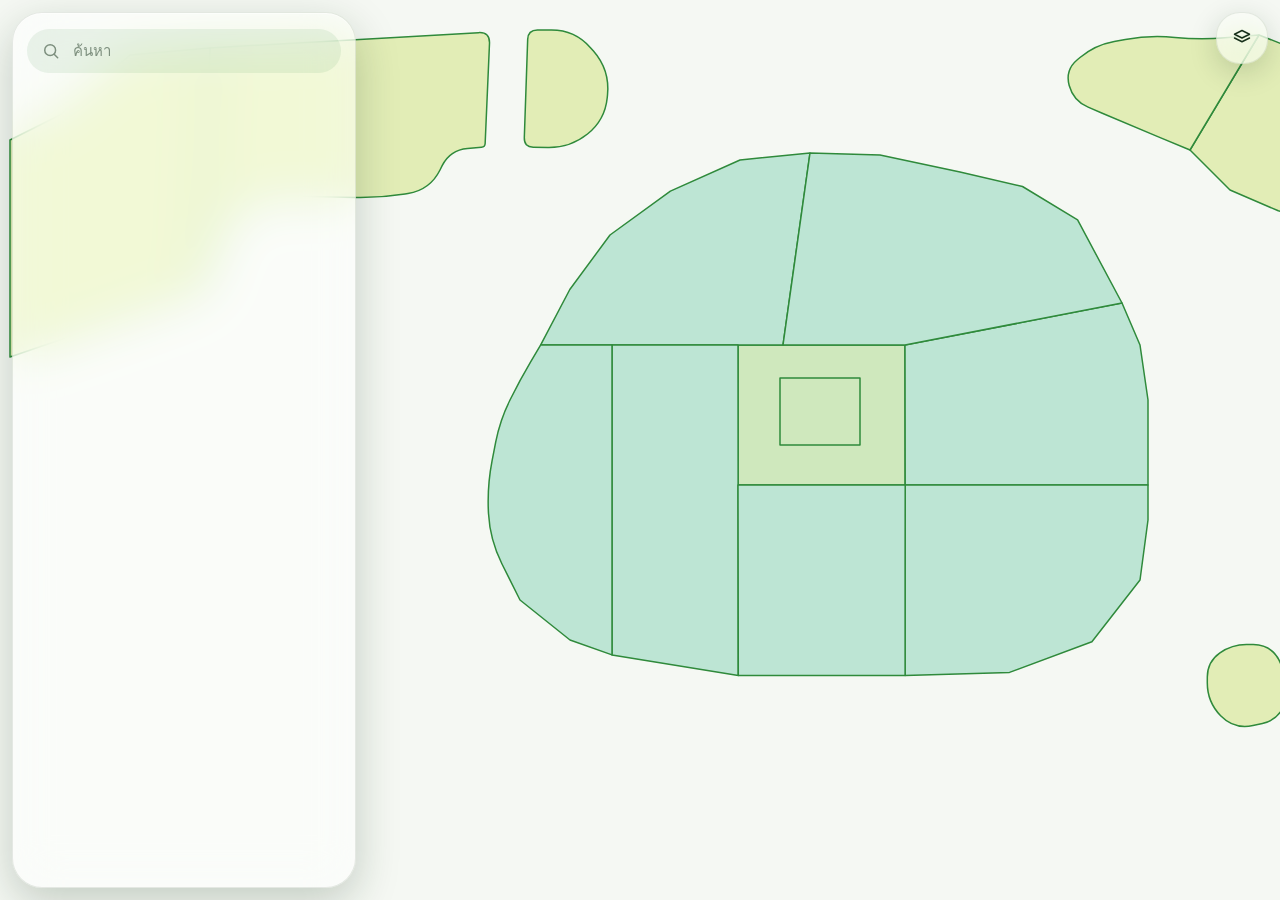
==== commit ddcfe441: "Load area updates on the main map page" ====
--- a/index.html
+++ b/index.html
@@ -3,22 +3,21 @@
 <meta name="viewport" content="width=device-width, initial-scale=1, viewport-fit=cover">
 <title>รหัสไปรษณีย์ฝาแตก โดยพันรัฐ</title>    <link rel="icon" type="image/png" href="./sFT.png">
         <link rel="stylesheet" href="css/style.css"></head><body>
-<svg id="m"></svg><div id="pg"><div class="zh"><div class="zw"><div class="zt"><h1>Postal Codes</h1><button id="zmap" class="zbtn"><svg class="i" viewBox="0 0 24 24"><path d="m3 6 6-2 6 2 6-2v14l-6 2-6-2-6 2zM9 4v14M15 6v14"/></svg>Map</button></div><label id="zsb"><svg class="i" viewBox="0 0 24 24"><circle cx="11" cy="11" r="6.5"/><path d="m20 20-4.2-4.2"/></svg><input id="zq" placeholder="Search province, district or zip code" autocomplete="off"></label></div></div><div class="zw" id="zl"></div></div><div id="sm" hidden><div class="fl"><div class="smh"><h2>Share this map</h2><button id="smx" aria-label="Close"><svg class="i" viewBox="0 0 24 24"><path d="M6 6l12 12M18 6 6 18"/></svg></button></div><small id="sml" class="hint"></small>
-<div class="shr"><span><svg class="i" viewBox="0 0 24 24"><path d="M10 14a4 4 0 0 0 5.7 0l3-3a4 4 0 0 0-5.7-5.7l-1 1M14 10a4 4 0 0 0-5.7 0l-3 3a4 4 0 0 0 5.7 5.7l1-1"/></svg></span><div class="t"><b>Link</b><small>Current area, pin &amp; zoom</small></div><button class="sb2" data-sa="link">Copy</button><button class="sb2 o" id="shnat" data-sa="native">Share</button></div>
-<div class="shr"><span><svg class="i" viewBox="0 0 24 24"><rect x="3" y="5" width="18" height="14" rx="2"/><circle cx="9" cy="10" r="1.5"/><path d="m3 17 5-5 4 4 3-3 6 6"/></svg></span><div class="t"><b>PNG image</b><small>Current map view</small></div><button class="sb2" data-sa="png">Save</button><button class="sb2 o" id="shpc" data-sa="pngc">Copy</button></div>
-<div class="shr"><span><svg class="i" viewBox="0 0 24 24"><path d="m12 3 9 4.5-9 4.5-9-4.5z"/><path d="m3 12 9 4.5 9-4.5"/><path d="m3 16.5 9 4.5 9-4.5"/></svg></span><div class="t"><b>Layers</b><small>Current visibility &amp; custom layers · เลเยอร์ที่เปิดอยู่</small></div><button class="sb2" data-sa="lyc">Copy</button><button class="sb2 o" data-sa="lyn">Share</button></div>
-<div class="shr"><span><svg class="i" viewBox="0 0 24 24"><path d="M5 19 19 5M4 4h4v4H4zM16 16h4v4h-4z"/></svg></span><div class="t"><b>SVG vector</b><small>Scalable &amp; editable</small></div><button class="sb2" data-sa="svg">Save</button></div>
-<div class="shr"><span><svg class="i" viewBox="0 0 24 24"><path d="M3 5h18v14H3zM3 10h18M9 5v14"/></svg></span><div class="t"><b>HTML · Table</b><small>All postal codes (+ places)</small></div><button class="sb2" data-sa="tblc">Copy</button><button class="sb2 o" data-sa="tbld">.html</button></div>
-<div class="shr"><span><svg class="i" viewBox="0 0 24 24"><path d="m8 8-4 4 4 4M16 8l4 4-4 4M13.5 5l-3 14"/></svg></span><div class="t"><b>HTML · Embed</b><small>iframe for the website</small></div><button class="sb2" data-sa="embc">Copy</button><button class="sb2 o" data-sa="embd">.html</button></div></div></div><div id="ts"></div><button id="fx" class="fl" aria-label="ออกจากเต็มจอ"></button><div id="hc" class="fl" hidden><b>วิธีใช้</b><ul><li><b>กดแช่ / แตะ 2 ครั้ง</b> บนแผนที่ → ปักหมุด คัดลอกหรือแชร์พิกัด</li><li><b>แตะจังหวัด</b> → ซูมเข้าและดูเขต · <b>แตะเขต</b> → ดูรหัสไปรษณีย์</li><li><b>ไม้บรรทัด</b> → แตะหลายจุดเพื่อวัดระยะ · ลากให้เส้นปิดเป็นรูปหรือตัดกันเอง จะแสดงพื้นที่เป็น ตร.กม.</li><li><b>แถบล่าง</b> → ค้นหาทุกอย่าง · ปัดซ้าย/ขวาสลับ Postal Code / Map</li><li>ปักหมุดโปรด ★ ได้จากหน้าจังหวัด/เขต</li></ul></div><div id="tp"><div id="mc" class="fl" hidden><svg class="i" viewBox="0 0 24 24"><path d="m14.5 3.5 6 6L9 21l-6-6z"/><path d="m8 11 2 2M11 8l2 2M14 5l2 2M5 14l2 2"/></svg><span id="mv"></span><button id="mu" aria-label="ย้อนจุด"><svg class="i" viewBox="0 0 24 24"><path d="M9 14 4 9l5-5"/><path d="M4 9h10.5a5.5 5.5 0 0 1 0 11H11"/></svg></button><button id="mx" aria-label="ปิดการวัด"><svg class="i" viewBox="0 0 24 24"><path d="M6 6l12 12M18 6 6 18"/></svg></button></div><div id="ed" class="fl" hidden><span style="padding:0 6px 0 10px;font-weight:600;font-size:13px;color:var(--ac)">แก้ไข</span><button data-tool="place" title="สถานที่"><svg class="i" viewBox="0 0 24 24"><path d="M4 9.5 5.5 4h13L20 9.5"/><path d="M4 9.5a2.6 2.6 0 0 0 5.3 0 2.6 2.6 0 0 0 5.4 0 2.6 2.6 0 0 0 5.3 0"/><path d="M5.5 13v7h13v-7"/></svg></button><button data-tool="road" title="ถนน"><svg class="i" viewBox="0 0 24 24"><path d="M8 3 5 21M16 3l3 18M12 5v3M12 11v3M12 17v3"/></svg></button><button data-tool="river" title="แม่น้ำ / คลอง"><svg class="i" viewBox="0 0 24 24"><path d="M3 9c3-3 6 3 9 0s6 3 9 0M3 15c3-3 6 3 9 0s6 3 9 0"/></svg></button><button data-tool="bay" title="อ่าว / พื้นน้ำ"><svg class="i" viewBox="0 0 24 24"><path d="M5 14c-1-5 3-9 8-8 5 1 7 5 6 9-1 4-6 5-9 4-3 0-4-2-5-5z"/></svg></button><button data-tool="mountain" title="ภูเขา"><svg class="i" viewBox="0 0 24 24"><path d="m3 19 6-11 4 7 3-4 5 8z"/></svg></button><button id="edm" title="เลือกถนนหลายเส้นเพื่อรวมเป็นสายเดียว"><svg class="i" viewBox="0 0 24 24"><rect x="3" y="3" width="13" height="13" rx="2"/><path d="m7 9.5 2 2 4-4M8 20h11a2 2 0 0 0 2-2V8"/></svg></button><button id="edu" hidden title="ย้อนจุดล่าสุด"><svg class="i" viewBox="0 0 24 24"><path d="M9 14 4 9l5-5"/><path d="M4 9h10.5a5.5 5.5 0 0 1 0 11H11"/></svg></button><button id="edc" hidden title="เส้นโค้ง"><svg class="i" viewBox="0 0 24 24"><path d="M4 19C4 9 12 17 20 5"/></svg></button><button id="edl" hidden title="ล็อกมุม 45°/ตามกริด"><svg class="i" viewBox="0 0 24 24"><path d="M4 19h16M4 19 15 6"/><path d="M10 19a6 6 0 0 0-1.6-4"/></svg></button><button id="edok" hidden title="เสร็จสิ้นเส้นถนน"><svg class="i" viewBox="0 0 24 24"><path d="m5 12.5 4.5 4.5L19 7.5"/></svg></button><button id="edx" title="ออกจากโหมดแก้ไข"><svg class="i" viewBox="0 0 24 24"><path d="M6 6l12 12M18 6 6 18"/></svg></button></div><div id="pc" class="fl" hidden></div></div><div id="ec" hidden><div class="fl"><h2>เลือกสิ่งที่จะแก้ไข</h2><a class="ecb" id="ec-car" href="#"><span class="eci"><img alt="" src="assets/img-756387cd.png"></span><span class="ect"><b>รถของมูลนิธิ</b><small>มูลนิธิช่วยเหลือคนปัญญาอ่อน</small></span></a><a class="ecb" id="ec-home" href="#"><span class="eci"><img alt="" src="assets/img-09e774d7.png"></span><span class="ect"><b>บ้าน</b><small>บ้านทั้งหมด</small></span></a><button class="ecb" id="ec-map"><span class="eci"><svg class="i" viewBox="0 0 24 24" style="width:24px;height:24px"><path d="m3 6 6-2 6 2 6-2v14l-6 2-6-2-6 2zM9 4v14M15 6v14"/></svg></span><span class="ect"><b>Map Places</b><small>ร้าน ถนน ธรรมชาติ บนแผนที่</small></span></button><div class="act" style="margin:0"><button id="ec-x">ปิด</button></div></div></div>
-<div id="lg" hidden><div class="fl"><h2>โหมดแก้ไข</h2><label class="pn">ชื่อของคุณ (คนอื่นจะเห็น)<input id="ename" maxlength="20" placeholder="เช่น แอดมิน, สมชาย" autocomplete="nickname"></label><div class="pn">สีเมาส์ของคุณ<div style="display:flex;align-items:center;gap:8px"><input id="ecol" type="color" value="#2f8a3b"><div id="ecsw"></div></div></div><input id="pw" type="password" placeholder="รหัสผ่าน" autocomplete="current-password"><small id="lge" style="color:#e03131;min-height:1.2em"></small><small id="lgn" style="color:var(--mut)"></small><div class="act" style="margin:0"><button id="lgb">เข้าสู่ระบบ</button><button id="lgc">ยกเลิก</button></div></div></div>
-
-<div id="rc"><div class="fl grp"><button id="lyb" aria-label="Layers" title="Layers · เลเยอร์"><svg class="i" viewBox="0 0 24 24"><path d="m12 3 9 4.5-9 4.5-9-4.5z"/><path d="m3 12 9 4.5 9-4.5"/><path d="m3 16.5 9 4.5 9-4.5"/></svg></button></div><div class="fl grp" style="display:none"><button id="opt" aria-label="Map options" title="Map options"><svg class="i" viewBox="0 0 24 24"><path d="m3 6 6-2 6 2 6-2v14l-6 2-6-2-6 2zM9 4v14M15 6v14"/></svg></button></div><div class="fl grp"><button id="zi" aria-label="Zoom in"><svg class="i" viewBox="0 0 24 24"><path d="M12 5v14M5 12h14"/></svg></button><button id="zo" aria-label="Zoom out"><svg class="i" viewBox="0 0 24 24"><path d="M5 12h14"/></svg></button></div><div class="fl grp"><button id="zr" aria-label="Reset view" title="Reset view"><b class="cmp">N</b></button></div></div><div id="lye" hidden></div><div id="mo" class="fl" hidden><button id="tb" class="mrow"></button><button id="ru" class="mrow"><svg class="i" viewBox="0 0 24 24"><path d="m14.5 3.5 6 6L9 21l-6-6z"/><path d="m8 11 2 2M11 8l2 2M14 5l2 2M5 14l2 2"/></svg><span>Measure distance &amp; area</span></button><button id="fsb" class="mrow"></button><button id="shb" class="mrow"><svg class="i" viewBox="0 0 24 24"><path d="M12 15V4M8 7.5 12 4l4 3.5"/><path d="M5 12v6.5A1.5 1.5 0 0 0 6.5 20h11a1.5 1.5 0 0 0 1.5-1.5V12"/></svg><span>Share this view</span></button><button id="hp" class="mrow"><svg class="i" viewBox="0 0 24 24"><circle cx="12" cy="12" r="9"/><path d="M9.5 9.5a2.5 2.5 0 1 1 3.6 2.2c-.7.4-1.1.9-1.1 1.8M12 17h.01"/></svg><span>Help</span></button><button id="mnb" class="mrow dm"><svg class="i" viewBox="0 0 24 24"><rect x="3.5" y="4" width="17" height="16" rx="3"/><path d="M9.5 4v16"/></svg><span>Show / hide sidebar</span></button></div><div id="sbar"><i></i><span></span></div>
-
+<svg id="m"></svg><div id="pg"><div class="zh"><div class="zw"><div class="zt"><h1>Postal Codes</h1><button id="zmap" class="zbtn"><svg class="i" viewBox="0 0 24 24"><path d="m3 6 6-2 6 2 6-2v14l-6 2-6-2-6 2zM9 4v14M15 6v14"/></svg>Map</button></div><div class="zcw"><div class="zsearch"><input id="zq" placeholder="ค้นหารหัสไปรษณีย์ / จังหวัด / แขวง"><button id="zclear">×</button></div><div id="zl"></div></div></div></div></div>
+<div class="shr"><span><svg class="i" viewBox="0 0 24 24"><path d="M10 14a4 4 0 0 0 5.7 0l3-3a4 4 0 0 0-5.7-5.7l-1 1M14 10a4 4 0 0 0-5.7 0l-3 3a4 4 0 0 0 5.7 5.7l1-1"/></svg></span><div class="t"><b>Share</b><small>Share this map</small></div></div>
+<div class="shr"><span><svg class="i" viewBox="0 0 24 24"><rect x="3" y="5" width="18" height="14" rx="2"/><circle cx="9" cy="10" r="1.5"/><path d="m3 17 5-5 4 4 3-3 6 6"/></svg></span><div class="t"><b>Images</b><small>Map images</small></div></div>
+<div class="shr"><span><svg class="i" viewBox="0 0 24 24"><path d="m12 3 9 4.5-9 4.5-9-4.5z"/><path d="m3 12 9 4.5 9-4.5"/><path d="m3 16.5 9 4.5 9-4.5"/></svg></span><div class="t"><b>Layers</b><small>Map layers</small></div></div>
+<div class="shr"><span><svg class="i" viewBox="0 0 24 24"><path d="M5 19 19 5M4 4h4v4H4zM16 16h4v4h-4z"/></svg></span><div class="t"><b>SVG vector</b><small>Scalable &amp; editable</small></div></div>
+<div class="shr"><span><svg class="i" viewBox="0 0 24 24"><path d="M3 5h18v14H3zM3 10h18M9 5v14"/></svg></span><div class="t"><b>HTML · Table</b><small>All postal codes (+ places)</small></div></div>
+<div class="shr"><span><svg class="i" viewBox="0 0 24 24"><path d="m8 8-4 4 4 4M16 8l4 4-4 4M13.5 5l-3 14"/></svg></span><div class="t"><b>HTML · Embed</b><small>iframe for the website</small></div></div>
+<div id="lg" hidden><div class="fl"><h2>โหมดแก้ไข</h2><label class="pn">ชื่อของคุณ (คนอื่นจะเห็น)<input id="ename" maxlength="20" placeholder="ชื่อ"></label><input id="pw" type="password"><button id="lgb">เข้าสู่ระบบ</button><button id="lgc">ยกเลิก</button></div></div>
+<div id="rc"><div class="fl grp"><button id="lyb" aria-label="Layers" title="Layers · เลเยอร์"><svg class="i" viewBox="0 0 24 24"><path d="m12 3 9 4.5-9 4.5-9-4.5z"/><path d="m3 12 9 4.5 9-4.5"/></svg></button></div></div>
 <div id="sh"><button id="navfab" aria-label="Navigate"><svg class="i" viewBox="0 0 24 24"><path d="M12 3 5 20l7-4 7 4z"/></svg></button><div id="hd"><div id="grab"><i></i></div>
-<div class="srow" id="srow-main"><label id="sb"><svg class="i" viewBox="0 0 24 24"><circle cx="11" cy="11" r="6.5"/><path d="m20 20-4.2-4.2"/></svg><input id="q" placeholder="ค้นหาชื่อพื้นที่ หรือรหัสไปรษณีย์" autocomplete="off" enterkeyhint="search"><button id="cl" hidden aria-label="ล้าง"><svg class="i" viewBox="0 0 24 24"><path d="M6 6l12 12M18 6 6 18"/></svg></button></label><div id="pcp" class="c"><button id="av" aria-label="Postal Codes" title="Postal Codes"><svg class="i" viewBox="0 0 24 24"><rect x="3" y="5" width="18" height="14" rx="2.5"/><path d="m3.5 7 8.5 6 8.5-6"/></svg><span>Postal Codes</span></button><a class="lgb" id="lgcar" href="#" title="CarFMRFT · รถของมูลนิธิ" aria-label="CarFMRFT รถของมูลนิธิ"><img alt="" src="assets/img-756387cd.png"></a><a class="lgb" id="lghome" href="#" title="houses · บ้านทั้งหมด" aria-label="houses บ้านทั้งหมด"><img alt="" src="assets/img-09e774d7.png"></a><a class="lgb" id="lggo" href="#/go" title="นำทาง" aria-label="นำทาง">🧭</a></div></div>
-<div class="srow" id="srow-addons" style="display:none;"><span class="bk" id="ao-back"><svg class="i" viewBox="0 0 24 24" style="width:18px;height:18px"><path d="m15 6-6 6 6 6"/></svg>&lt; ย้อนกลับ</span><h2 style="margin:0 0 0 8px;font-size:18px;flex:1">Add-ons</h2></div><div class="srow" id="srow-go" style="display:none;"><span class="bk" id="go-back"><svg class="i" viewBox="0 0 24 24" style="width:18px;height:18px"><path d="m15 6-6 6 6 6"/></svg>ย้อนกลับ</span><h2 style="margin:0 0 0 8px;font-size:18px;flex:1">Navigate <small style="font-weight:400;color:var(--mut);font-size:13px">นำทาง</small></h2><button class="gcfg" id="go-cfg" title="ตัวเลือกเส้นทาง"><svg class="i" viewBox="0 0 24 24"><path d="M4 6h9M17 6h3M4 12h3M11 12h9M4 18h11M19 18h1"/><circle cx="15" cy="6" r="2"/><circle cx="9" cy="12" r="2"/><circle cx="17" cy="18" r="2"/></svg></button></div><div class="srow" id="srow-layers" style="display:none;"><span class="bk" id="ly-back"><svg class="i" viewBox="0 0 24 24" style="width:18px;height:18px"><path d="m15 6-6 6 6 6"/></svg>Back</span><h2 style="margin:0 0 0 8px;font-size:18px;flex:1">Layers <small style="font-weight:400;color:var(--mut);font-size:13px">เลเยอร์</small></h2></div><div class="srow" id="srow-bridge" style="display:none;"><span class="bk" id="br-back"><svg class="i" viewBox="0 0 24 24" style="width:18px;height:18px"><path d="m15 6-6 6 6 6"/></svg>Back</span><h2 style="margin:0 0 0 8px;font-size:18px;flex:1">Bridges <small style="font-weight:400;color:var(--mut);font-size:13px">สะพาน</small></h2></div>
+<div class="srow" id="srow-main"><label id="sb"><svg class="i" viewBox="0 0 24 24"><circle cx="11" cy="11" r="6.5"/><path d="m20 20-4.2-4.2"/></svg><input id="q" placeholder="ค้นหา" autocomplete="off"></label><button id="cl" hidden>×</button></div>
+<div class="srow" id="srow-addons" style="display:none;"><span class="bk" id="ao-back">&lt; ย้อนกลับ</span></div>
 </div><div id="tabs"><i id="tth"></i><button data-t="0" class="a">Postal Code</button><button data-t="1">Map</button></div><div id="body"></div></div>
 <script src="js/core.js"></script>
+<script src="js/area-updates.js"></script>
 <script src="js/places.js"></script>
 <script src="js/router.js"></script>
 <script src="js/addons.js"></script>
--- a/css/style.css
+++ b/css/style.css
@@ -0,0 +1,520 @@
+        
+@font-face {
+  font-family: 'SaoChingcha';
+  src: url('./SaoChingcha-Light.otf') format('opentype');
+  font-weight: 300;
+}
+
+@font-face {
+  font-family: 'SaoChingcha';
+  src: url('./SaoChingcha-Regular.otf') format('opentype');
+  font-weight: 400;
+}
+
+@font-face {
+  font-family: 'SaoChingcha';
+  src: url('./SaoChingcha-Bold.otf') format('opentype');
+  font-weight: 700;
+}
+
+*{box-sizing:border-box;}
+html,body{margin:0;padding:0;}
+
+body{
+  background:var(--cream);
+  color:var(--ink);
+  font-family:'SaoChingcha',sans-serif;
+  -webkit-font-smoothing:antialiased;
+  min-height:100vh;
+  display:flex;
+  flex-direction:column;
+}
+
+h1,h2,h3,.display{
+  font-family:'SaoChingcha',sans-serif;
+}
+
+button{
+  font-family:'SaoChingcha',sans-serif;
+  cursor:pointer;
+}
+
+img{
+  max-width:100%;
+  display:block;
+}
+:root{--card:rgba(255,255,255,.58);--g:#2f8a3b;--gd:#17301b;--paper:#f5f8f3;--tx:var(--gd);--mut:#7d8f7e;--line:var(--g);--halo:#fff;--hl:rgba(255,190,0,.38);--r0:#cfe8bd;--r1:#bde5d4;--r2:#e2edb6;--d0:#6dbb55;--d1:#3ea88a;--d2:#b8c43c;--sea:var(--paper);--sh:0 8px 28px rgba(20,50,25,.18);--ac:var(--g);--row:rgba(47,138,59,.09);--bd:rgba(30,60,35,.1);box-sizing:border-box}
+:root:not([data-theme=light]){color-scheme:light dark}
+@media(prefers-color-scheme:dark){:root:not([data-theme=light]){--card:rgba(22,34,24,.55);--g:#7cc47f;--gd:#e2efdf;--paper:#0b130c;--tx:var(--gd);--mut:#8da68e;--line:var(--g);--halo:#0f1a10;--r0:#2d4623;--r1:#234638;--r2:#3f4a1f;--sea:var(--paper);--ac:var(--g);--row:rgba(124,196,127,.12);--bd:rgba(255,255,255,.1);--sh:0 8px 28px rgba(0,0,0,.5)}}
+:root[data-theme=dark]{--card:rgba(22,34,24,.55);--g:#7cc47f;--gd:#e2efdf;--paper:#0b130c;--tx:var(--gd);--mut:#8da68e;--line:var(--g);--halo:#0f1a10;--r0:#2d4623;--r1:#234638;--r2:#3f4a1f;--sea:var(--paper);--ac:var(--g);--row:rgba(124,196,127,.12);--bd:rgba(255,255,255,.1);--sh:0 8px 28px rgba(0,0,0,.5)}
+*{box-sizing:border-box;-webkit-tap-highlight-color:transparent}html,body{height:100%;margin:0;overflow:hidden}
+body{background:var(--sea);color:var(--tx);font:14px/1.45 "SaoChingcha",sans-serif}
+svg.i{width:20px;height:20px;fill:none;stroke:currentColor;stroke-width:1.8;stroke-linecap:round;stroke-linejoin:round;flex:none}
+#m{position:fixed;inset:0;width:100%;height:100%;display:block;background:var(--sea);touch-action:none;cursor:grab;user-select:none}
+#m:active{cursor:grabbing}
+.p{transition:opacity .4s ease}.f{stroke:none;transition:fill .3s,filter .3s}
+.r0 .f{fill:var(--r0)}.r1 .f{fill:var(--r1)}.r2 .f{fill:var(--r2)}
+.c{fill:transparent;stroke:var(--line);stroke-width:.7;stroke-opacity:0;vector-effect:non-scaling-stroke;transition:fill .25s,stroke-opacity .35s}
+.showd .c,.sel .c{stroke-opacity:.5}
+.ol{fill:none;stroke:var(--line);stroke-width:1.5;vector-effect:non-scaling-stroke;stroke-linejoin:round;pointer-events:none}
+.p:hover .f{filter:brightness(.95)}.showd .c:hover,.sel .c:hover{fill:var(--hl)}.c.on{fill:var(--hl);stroke-opacity:1}
+.dim{opacity:.45}
+text{text-anchor:middle;dominant-baseline:central;fill:var(--tx);paint-order:stroke;stroke:var(--halo);stroke-linejoin:round;font-weight:600;pointer-events:none}
+.fl{position:fixed;background:var(--card);backdrop-filter:blur(18px) saturate(1.5);-webkit-backdrop-filter:blur(18px) saturate(1.5);box-shadow:var(--sh);border:1px solid var(--bd);border-radius:14px;z-index:3}
+.fl button{display:grid;place-items:center;width:42px;height:42px;border:0;background:none;color:var(--tx);cursor:pointer;border-radius:12px;transition:background .2s,color .2s,transform .15s}
+.fl button:hover{background:var(--row)}.fl button:active{transform:scale(.92)}
+#md{top:calc(12px + env(safe-area-inset-top,0px));left:12px;display:flex;padding:3px;border-radius:16px}
+#md{align-items:center}.seg{position:relative;display:flex}.sp{width:1px;height:22px;background:var(--mut);opacity:.35;margin:0 5px;flex:none}.seg i{position:absolute;top:0;left:0;width:42px;height:42px;border-radius:12px;background:var(--ac);transition:transform .35s cubic-bezier(.3,.9,.3,1)}
+#md button{position:relative;z-index:1}.seg button.a{color:var(--ong)}.seg button.a:hover{background:none}
+#ctl{top:calc(12px + env(safe-area-inset-top,0px));right:12px;display:flex;flex-direction:column;padding:3px;gap:2px}
+#sh{position:fixed;left:0;right:0;bottom:0;margin:0 auto;width:min(100%,560px);background:var(--card);backdrop-filter:blur(24px) saturate(1.5);-webkit-backdrop-filter:blur(24px) saturate(1.5);border-radius:24px 24px 0 0;box-shadow:0 -6px 30px rgba(20,50,25,.2);border:1px solid var(--bd);border-bottom:0;z-index:4;display:flex;flex-direction:column;transform:translateY(100%);transition:transform .42s cubic-bezier(.22,.9,.28,1),opacity .3s;will-change:transform}
+#hd{padding:0 14px calc(12px + env(safe-area-inset-bottom,0px))}
+#grab{height:26px;display:grid;place-items:center;touch-action:none;cursor:grab}
+#grab i{width:38px;height:4px;border-radius:2px;background:var(--mut);opacity:.5}
+#sb{display:flex;align-items:center;gap:10px;height:46px;padding:0 6px 0 14px;border-radius:23px;background:var(--row);color:var(--mut);transition:box-shadow .2s}
+#sb:focus-within{box-shadow:0 0 0 2px var(--ac);color:var(--ac)}
+#q{flex:1;min-width:0;border:0;outline:0;background:none;color:var(--tx);font:inherit;font-size:15px}
+#q::placeholder{color:var(--mut)}
+#cl{width:34px;height:34px;border:0;border-radius:50%;background:none;color:var(--mut);display:grid;place-items:center;cursor:pointer}
+#cl[hidden]{display:none}
+#body{flex:1;overflow:auto;overscroll-behavior:contain;padding:0 10px 24px}
+h3{display:flex;align-items:center;gap:8px;font-size:12.5px;font-weight:600;margin:14px 6px 4px;color:var(--mut)}h3 small{font-weight:400}
+h2{font-size:22px;margin:2px 6px 6px;font-weight:700}
+.dot{width:9px;height:9px;border-radius:50%;flex:none}.dot.r0{background:var(--d0)}.dot.r1{background:var(--d1)}.dot.r2{background:var(--d2)}
+.it{display:flex;align-items:center;gap:12px;padding:10px 10px;border-radius:12px;cursor:pointer;transition:background .2s}
+.it:hover{background:var(--row)}.it.on{background:var(--hl)}
+.it .t{flex:1;min-width:0;display:flex;flex-direction:column}.it small{color:var(--mut);font-size:12px}
+.it em{font-style:normal;color:var(--mut);font-size:12.5px;font-variant-numeric:tabular-nums}
+.bk{display:inline-flex;align-items:center;gap:2px;color:var(--ac);cursor:pointer;padding:4px 8px 4px 2px;border-radius:10px;font-size:13px;font-weight:600}
+.chips{display:flex;flex-wrap:wrap;gap:6px;margin:0 6px 8px}.chips span{padding:3px 10px;border-radius:12px;background:var(--row);font-size:12px;color:var(--mut)}
+.em{padding:28px 10px;text-align:center;color:var(--mut)}
+#body>*{animation:in .3s ease both}@keyframes in{from{opacity:0;transform:translateY(6px)}}
+@media(prefers-reduced-motion:reduce){*{animation:none!important;transition:none!important}}
+#mnb,.dm{display:none}
+.cp{display:grid;place-items:center;width:30px;height:30px;border:0;background:none;color:var(--mut);border-radius:9px;cursor:pointer;flex:none;transition:background .2s,color .2s}.cp:hover{background:var(--row);color:var(--ac)}
+.act{display:flex;gap:8px;margin:0 6px 10px;flex-wrap:wrap}.act button{display:inline-flex;align-items:center;gap:6px;height:36px;padding:0 14px;border:0;border-radius:18px;background:var(--row);color:var(--ac);font:inherit;font-weight:600;font-size:13px;cursor:pointer;transition:transform .15s}.act button:active{transform:scale(.95)}
+#ts{position:fixed;left:50%;top:calc(16px + env(safe-area-inset-top,0px));transform:translate(-50%,-20px);opacity:0;pointer-events:none;background:var(--tx);color:var(--sea);padding:8px 16px;border-radius:20px;font-size:13px;z-index:9;transition:opacity .25s,transform .3s cubic-bezier(.2,.9,.3,1)}
+#ts.on{opacity:1;transform:translate(-50%,0)}
+@media(min-width:900px){
+#mnb{display:grid}.dm{display:block}
+#sh{top:72px;bottom:12px;left:12px;right:auto;margin:0;width:360px;height:auto!important;border-radius:20px;border:1px solid var(--bd);box-shadow:var(--sh);transform:none;transition:transform .45s cubic-bezier(.22,.9,.28,1),opacity .3s}
+#sh.closed{transform:translateX(calc(-100% - 24px));opacity:0;pointer-events:none}
+#grab{display:none}#hd{padding:14px 14px 10px}
+}
+text.st{fill:#f5b301}.svgm{cursor:crosshair!important}
+#ctl button.a{background:var(--ac);color:var(--ong)}
+#mc{top:calc(68px + env(safe-area-inset-top,0px));left:50%;transform:translateX(-50%);display:flex;align-items:center;gap:6px;padding:3px 4px 3px 14px;border-radius:22px;font-weight:600;color:#e8590c;white-space:nowrap;animation:in .3s ease both}
+#mc[hidden]{display:none}#mc button{width:36px;height:36px}
+#md,#sh{transition-property:transform,opacity}#md{transition:opacity .3s,transform .35s}
+body.fs #md{opacity:0;transform:translateY(-16px);pointer-events:none}body.fs #sh{opacity:0;pointer-events:none}body.fs #mc{top:calc(12px + env(safe-area-inset-top,0px))}
+#more{display:grid;grid-template-rows:0fr;opacity:0;visibility:hidden;transition:grid-template-rows .35s cubic-bezier(.3,.9,.3,1),opacity .3s,visibility 0s .35s}
+#more.o{grid-template-rows:1fr;opacity:1;visibility:visible;transition-delay:0s}
+#more>div{overflow:hidden;display:flex;flex-direction:column;gap:2px}
+#cx svg{transition:transform .35s}#cx.o svg{transform:rotate(180deg)}
+#tp{position:fixed;top:calc(68px + env(safe-area-inset-top,0px));left:50%;transform:translateX(-50%);display:flex;flex-direction:column;align-items:center;gap:8px;z-index:3;pointer-events:none;max-width:96vw}
+#tp>.fl{position:static;transform:none;pointer-events:auto}#tp button{width:36px;height:36px}#tp button.a{background:var(--ac);color:var(--ong)}
+#ed,#pc{display:flex;align-items:center;gap:2px;padding:3px 4px;border-radius:22px;animation:in .3s ease both}#ed[hidden],#pc[hidden]{display:none}
+#lg{position:fixed;inset:0;z-index:20;display:grid;place-items:center;background:rgba(0,0,0,.35)}#lg[hidden]{display:none}
+#lg .fl{position:static;padding:22px;width:min(340px,90vw);display:flex;flex-direction:column;gap:12px;animation:in .3s ease both}#lg h2{margin:0}
+#pw{padding:11px 14px;border-radius:14px;border:1px solid var(--bd);background:var(--row);color:var(--tx);font:inherit;font-size:15px;outline:0}#pw:focus{box-shadow:0 0 0 2px var(--ac)}
+.fm{display:flex;flex-direction:column;gap:10px;margin:0 6px 12px}.fm label{display:flex;flex-direction:column;gap:4px;font-size:12px;color:var(--mut)}
+.fm input,.fm select,.fm textarea{padding:10px 12px;border-radius:12px;border:1px solid var(--bd);background:var(--row);color:var(--tx);font:inherit;font-size:15px;outline:0}.fm :focus{box-shadow:0 0 0 2px var(--ac)}
+body.fs #tp{top:calc(12px + env(safe-area-inset-top,0px))}
+.fm input[type=range]{padding:0;height:24px}.fm input[type=color]{padding:2px;height:42px}.row2{display:flex;gap:8px;align-items:center}.row2 input{flex:1}
+#ld{position:fixed;inset:0;z-index:30;background:var(--sea);display:flex;flex-direction:column;align-items:center;justify-content:center;gap:16px;color:var(--mut);transition:opacity .45s ease,visibility .45s}
+#ld.x{opacity:0;visibility:hidden}#ld i{width:44px;height:44px;border-radius:50%;border:3.5px solid var(--row);border-top-color:var(--ac);animation:sp .9s linear infinite!important}
+@keyframes sp{to{transform:rotate(360deg)}}
+.gl{stroke:var(--line);stroke-width:1;opacity:.16;vector-effect:non-scaling-stroke;pointer-events:none}.gl.m{opacity:.34}
+.hd{cursor:move}.md{cursor:copy}
+:root{--wt:#8ec9ee;--wtc:#5aa3d1}@media(prefers-color-scheme:dark){:root:not([data-theme=light]){--wt:#2f6a99;--wtc:#1f4a6e}}:root[data-theme=dark]{--wt:#2f6a99;--wtc:#1f4a6e}
+#ed{flex-wrap:wrap;justify-content:center;max-width:92vw;border-radius:20px!important}
+#md{animation:bx .5s cubic-bezier(.2,.9,.3,1) .05s backwards}#sh{animation:fd .5s ease .3s backwards}
+@keyframes bx{from{opacity:0;transform:translateY(-14px)}}@keyframes fd{from{opacity:0}}
+#md button.a{background:var(--ac);color:var(--ong)}
+#hc{top:calc(68px + env(safe-area-inset-top,0px));left:12px;width:min(340px,calc(100vw - 24px));padding:14px 16px;animation:in .3s ease both}#hc[hidden]{display:none}
+#hc ul{margin:8px 0;padding-left:18px;font-size:13px;color:var(--mut)}#hc li{margin:6px 0}#hc .act{margin:6px 0 0}#hc .act button{width:auto;height:36px}
+#fx{top:calc(12px + env(safe-area-inset-top,0px));right:12px;width:44px;height:44px;display:none;place-items:center;color:var(--tx);cursor:pointer;padding:0}body.fs #fx{display:grid}
+#tabs{position:relative;display:flex;margin:0 14px 8px;padding:3px;border-radius:14px;background:var(--row)}
+#tabs i{position:absolute;top:3px;left:3px;width:calc(50% - 3px);height:calc(100% - 6px);border-radius:11px;background:var(--card);box-shadow:0 1px 6px rgba(0,0,0,.15);transition:transform .35s cubic-bezier(.3,.9,.3,1)}
+#tabs button{flex:1;position:relative;z-index:1;border:0;background:none;padding:8px 6px;font:inherit;font-weight:600;color:var(--mut);cursor:pointer;border-radius:11px;transition:color .25s}#tabs button.a{color:var(--tx)}
+.sk{height:46px;border-radius:12px;margin:8px 4px;background:linear-gradient(90deg,var(--row),transparent,var(--row));background-size:200% 100%;animation:shm 1.2s linear infinite!important}@keyframes shm{to{background-position:-200% 0}}
+#tabs{display:none!important}
+body.pz>*:not(#pg):not(#ts):not(#lg):not(script){visibility:hidden;pointer-events:none}
+#ts{z-index:60}
+#rc{position:fixed;top:calc(12px + env(safe-area-inset-top,0px));right:12px;display:flex;flex-direction:column;gap:10px;z-index:3;animation:bx .5s cubic-bezier(.2,.9,.3,1) .1s backwards}
+#rc .fl{position:static;display:flex;flex-direction:column;padding:2px;border-radius:24px}#rc button{width:46px;height:46px;border-radius:22px}
+#rc .grp button+button{border-top:1px solid var(--bd);border-radius:0}.cmp{font-size:15px;color:var(--g)}#rc button.a{background:var(--g);color:var(--ong)}
+#mo{top:calc(12px + env(safe-area-inset-top,0px));right:68px;width:min(280px,calc(100vw - 90px));padding:6px;animation:in .25s ease both}#mo[hidden]{display:none}
+#mo .mrow{display:flex;align-items:center;gap:12px;width:100%;height:46px;padding:0 12px;border-radius:12px;font:inherit;font-weight:600;font-size:14px;text-align:left}#mo .mrow.a{background:var(--g);color:var(--ong)}
+#hc{left:auto;right:68px;top:calc(12px + env(safe-area-inset-top,0px))}
+body.fs #rc,body.fs #sbar{opacity:0;pointer-events:none}
+#sbar{position:fixed;top:calc(16px + env(safe-area-inset-top,0px));left:50%;transform:translateX(-50%);display:flex;align-items:center;gap:8px;font-size:12px;font-weight:700;color:var(--gd);z-index:3;pointer-events:none;text-shadow:0 0 4px var(--paper),0 0 8px var(--paper)}
+#sbar i{height:7px;border:2px solid var(--g);border-top:0;display:block}
+.srow{display:flex;gap:10px;align-items:center}.srow #sb{flex:1;min-width:0;height:44px;border-radius:22px}
+#av{width:44px;height:44px;border-radius:50%;border:0;background:var(--g);color:var(--ong);display:grid;place-items:center;cursor:pointer;flex:none;transition:transform .15s}#av:active{transform:scale(.92)}
+.hsec{display:flex;align-items:center;gap:4px;font-size:20px;font-weight:800;margin:20px 6px 10px;color:var(--gd)}.hsec svg{color:var(--mut)}
+.circs{display:flex;gap:14px;padding:0 6px}.circ{display:flex;flex-direction:column;align-items:center;gap:4px;width:64px;cursor:pointer;font-size:12px;font-weight:600;text-align:center}
+.circ i{width:56px;height:56px;border-radius:50%;background:var(--row);display:grid;place-items:center;color:var(--g);transition:transform .15s,background .2s}.circ:hover i{background:var(--hl)}.circ:active i{transform:scale(.93)}.circ small{color:var(--g);font-weight:500}
+.guides{display:flex;gap:12px;overflow-x:auto;padding:0 6px 6px;scrollbar-width:none}.gcard{flex:none;width:136px;border-radius:18px;background:var(--row);overflow:hidden;cursor:pointer;transition:transform .15s}.gcard:active{transform:scale(.96)}
+.gi{height:92px;display:grid;place-items:center;font-size:44px;background:linear-gradient(180deg,rgba(255,236,170,.55),transparent)}.gcard b,.gcard small{display:block;padding:0 12px}.gcard b{margin-top:2px}.gcard small{color:var(--mut);padding-bottom:12px}
+.arow{position:relative;display:flex;align-items:center;justify-content:center;min-height:46px;margin:8px 4px;border-radius:14px;background:var(--row);font-weight:600;color:var(--g);cursor:pointer;transition:background .2s}.arow:hover{background:var(--hl)}.arow svg{position:absolute;left:14px}
+.hint{margin:0 8px 6px;color:var(--mut);font-size:13px}
+@media(min-width:900px){#sh{top:12px;bottom:12px;left:12px;width:344px;border-radius:30px;box-shadow:0 14px 44px rgba(20,50,25,.22),inset 0 1px 0 rgba(255,255,255,.5)}#hd{padding:16px 14px 8px}#mo #mnb{display:flex}}
+#pg{position:fixed;inset:0;z-index:40;background:var(--paper);overflow:auto;display:none}body.pz #pg{display:block;animation:in .35s ease both}
+.zw{max-width:720px;margin:0 auto;padding:0 16px}.zh{position:sticky;top:0;z-index:2;padding:calc(18px + env(safe-area-inset-top,0px)) 0 12px;background:var(--card);backdrop-filter:blur(22px) saturate(1.5);-webkit-backdrop-filter:blur(22px) saturate(1.5);border-bottom:1px solid var(--bd)}
+.zt{display:flex;align-items:center;justify-content:space-between;margin-bottom:10px}.zt h1{margin:0;font-size:34px;font-weight:800;letter-spacing:-.5px;color:var(--gd)}
+.zbtn{display:inline-flex;align-items:center;gap:6px;height:40px;padding:0 16px;border:0;border-radius:20px;background:var(--g);color:var(--ong);font:inherit;font-weight:700;cursor:pointer;transition:transform .15s}.zbtn:active{transform:scale(.95)}
+#zsb{display:flex;align-items:center;gap:10px;height:44px;padding:0 14px;border-radius:22px;background:var(--row);color:var(--mut)}#zsb:focus-within{box-shadow:0 0 0 2px var(--g)}#zq{flex:1;border:0;outline:0;background:none;color:var(--tx);font:inherit;font-size:16px}
+.zs{display:flex;align-items:center;gap:8px;font-size:13px;font-weight:700;color:var(--mut);margin:22px 8px 6px}.zs small{font-weight:400}
+.zc{background:var(--card);border:1px solid var(--bd);border-radius:20px;margin:10px 0;overflow:hidden}
+.zr{display:flex;align-items:center;gap:10px;padding:14px 16px;cursor:pointer;transition:background .2s}.zr+.zr{border-top:1px solid var(--bd)}.zr:hover{background:var(--row)}
+.zp small{color:var(--mut);margin-left:auto}.zch{display:grid;transition:transform .3s}.zch.o{transform:rotate(90deg)}.zd .zn{flex:1}.zd em{font-style:normal;color:var(--mut);font-variant-numeric:tabular-nums}.zd svg{color:var(--mut)}
+body.emb #sh,body.emb #pc,body.emb #ed,body.emb #av{display:none}
+#sm{position:fixed;inset:0;z-index:25;display:grid;place-items:center;background:rgba(0,0,0,.35)}#sm[hidden]{display:none}
+#sm .fl{position:static;width:min(440px,92vw);padding:18px;animation:in .3s ease both}.smh{display:flex;align-items:center;justify-content:space-between}.smh h2{margin:0}
+#sm button{width:auto;height:34px}#sm #smx{width:34px;padding:0}
+.shr{display:flex;align-items:center;gap:10px;padding:12px;border-radius:16px;background:var(--row);margin:8px 0}.shr>span{font-size:20px;width:26px;text-align:center}.shr .t{flex:1;min-width:0;display:flex;flex-direction:column}.shr small{color:var(--mut);font-size:12px}
+.sb2{border:0;border-radius:17px;padding:0 14px;background:var(--g);color:var(--ong);font:inherit;font-weight:600;font-size:13px;cursor:pointer;transition:transform .15s}.sb2:active{transform:scale(.94)}#sm .sb2.o{background:transparent;color:var(--g);border:1px solid var(--bd)}
+
+/* UI สวิตช์และส่วนเสริม Add-ons */
+.sw-row{display:flex;align-items:center;justify-content:space-between;padding:10px;background:var(--row);border-radius:14px;margin-bottom:8px}
+.sw{position:relative;display:inline-block;width:44px;height:24px;flex:none}
+.sw input{opacity:0;width:0;height:0}
+.sw-s{position:absolute;cursor:pointer;inset:0;background-color:var(--mut);transition:.3s;border-radius:24px}
+.sw-s:before{position:absolute;content:"";height:18px;width:18px;left:3px;bottom:3px;background-color:white;transition:.3s;border-radius:50%}
+.sw input:checked + .sw-s{background-color:var(--ac)}
+.sw input:checked + .sw-s:before{transform:translateX(20px)}
+.ao-box{padding:12px;border-radius:16px;background:var(--row);margin-bottom:12px;border:1px solid var(--bd)}
+.chk-grp{display:flex;gap:10px;flex-wrap:wrap;margin:8px 0}
+.chk-grp label{display:inline-flex;align-items:center;gap:4px;font-size:13px;cursor:pointer}
+body.mv .p:hover .f{filter:none}
+body.mv .fl,body.mv #sh{-webkit-backdrop-filter:none;backdrop-filter:none;background:color-mix(in srgb,var(--paper) 84%,transparent)}
+/* ===== ช่องค้นหาย่อเป็นปุ่ม + แคปซูล Postal Codes ===== */
+#srow-main{gap:10px;align-items:center}
+.srow #sb{flex:0 1 44px;width:44px;min-width:44px;padding:0 0 0 13px;gap:0;overflow:hidden;cursor:pointer;transition:flex-grow .45s cubic-bezier(.3,.9,.3,1),padding .3s,gap .3s,background .2s,box-shadow .2s}
+#sb:hover{background:var(--hl)}
+#q{flex:0 0 0;width:0;opacity:0;min-width:0;transition:opacity .25s .1s}
+.so #sb{flex-grow:1;padding:0 6px 0 14px;gap:10px;cursor:text}.so #sb:hover{background:var(--row)}
+.so #q{flex:1;width:auto;opacity:1}
+#pcp{flex:1 1 0;min-width:0;display:flex;align-items:center;gap:6px;height:44px;padding:4px;border-radius:22px;background:var(--row);overflow:hidden;white-space:nowrap;transition:flex-grow .45s cubic-bezier(.3,.9,.3,1),flex-basis .45s cubic-bezier(.3,.9,.3,1),padding .3s,margin .3s,opacity .25s}
+#pcp.c{flex:0 0 44px}
+.so #pcp{flex:0 0 0;padding:0;margin-left:-10px;opacity:0;pointer-events:none}
+#av{width:auto;max-width:170px;height:36px;padding:0 14px 0 9px;gap:6px;border-radius:18px;display:flex;align-items:center;flex:none;overflow:hidden;font:inherit;font-size:13px;font-weight:700;transition:max-width .45s cubic-bezier(.3,.9,.3,1),padding .3s}
+#av svg{width:18px;height:18px}
+#pcp.c #av{max-width:36px;padding:0 9px}
+.lgb{flex:none;width:36px;height:36px;border-radius:50%;overflow:hidden;background:#fff;border:1px solid var(--bd);display:block;margin-left:auto;transition:transform .15s,opacity .3s .15s}
+.lgb+.lgb{margin-left:0}.lgb img{width:100%;height:100%;object-fit:cover}.lgb:active{transform:scale(.92)}
+#pcp.c .lgb{opacity:0}
+@media(max-width:360px){#av span{display:none}#av{padding:0 9px}}
+/* ===== ตัวเลือกก่อนเข้าโหมดแก้ไข ===== */
+#ec{position:fixed;inset:0;z-index:21;display:grid;place-items:center;background:rgba(0,0,0,.35)}#ec[hidden]{display:none}
+#ec .fl{position:static;padding:22px;width:min(380px,92vw);display:flex;flex-direction:column;gap:10px;animation:in .3s ease both}#ec h2{margin:0 0 2px}
+.ecb{display:flex;align-items:center;gap:14px;width:100%;padding:10px 14px 10px 10px;border:1px solid var(--bd);border-radius:26px;background:var(--row);color:var(--tx);text-decoration:none;font:inherit;text-align:left;cursor:pointer;transition:transform .15s,background .2s}
+.ecb:hover{background:var(--hl)}.ecb:active{transform:scale(.97)}
+.eci{width:52px;height:52px;border-radius:50%;overflow:hidden;background:#fff;display:grid;place-items:center;flex:none;color:var(--g);border:1px solid var(--bd)}.eci img{width:100%;height:100%;object-fit:cover}
+.ect{display:flex;flex-direction:column}.ect b{font-size:16px}.ect small{color:var(--mut);font-size:12px}
+#ec .act button{width:auto}
+#ec .fl button.ecb{display:flex;width:100%;height:auto;border:1px solid var(--bd);background:var(--row);color:var(--tx);border-radius:26px;padding:10px 14px 10px 10px}#ec .fl button.ecb:hover{background:var(--hl)}
+
+.icp{display:flex;flex-direction:column;gap:6px;padding:8px;border-radius:16px;background:var(--row)}
+.icp .r{display:flex;align-items:center;gap:10px}.icp #icpv{width:44px;height:44px;border-radius:50%;background:#fff;border:1px solid var(--bd);display:grid;place-items:center;font-size:22px;flex:none}
+.icp input{flex:1;min-width:0}
+.icg{display:grid;grid-template-columns:repeat(8,1fr);gap:4px;max-height:170px;overflow:auto;padding:2px}
+.icg button{font-size:20px;line-height:1;aspect-ratio:1;border:0;border-radius:10px;background:transparent;cursor:pointer;padding:0;display:grid;place-items:center;width:auto;height:auto;min-width:0}
+.icg button:hover{background:var(--hl)}.icg button:active{transform:scale(.88)}
+
+.pcu{position:fixed;left:0;top:0;z-index:40;pointer-events:none;will-change:transform;filter:drop-shadow(0 1px 2px rgba(0,0,0,.35))}
+.pcu svg{display:block}.pcu span{position:absolute;left:14px;top:17px;color:#fff;font:700 11px/1 system-ui,sans-serif;padding:3px 7px;border-radius:9px;white-space:nowrap}
+body.pcm #m,body.pcm #m *{cursor:none!important}
+#lg label.pn,#lg div.pn{display:flex;flex-direction:column;gap:4px;font-size:13px;color:var(--mut)}
+#lg #ecol{width:44px;height:32px;padding:0;border:0;background:none;flex:none}
+#lg #ecsw{display:flex;gap:6px;flex-wrap:wrap}
+#lg #ecsw button{width:26px;height:26px;min-width:0;padding:0;border-radius:50%;border:2px solid #fff;box-shadow:0 0 0 1px var(--bd)}
+
+/* ===== หน้า /go (นำทาง) ===== */
+.go-pr{position:relative;display:flex;align-items:center;gap:8px;margin:6px 0}
+.go-dot{flex:none;width:26px;height:26px;border-radius:50%;color:#fff;font-weight:800;font-size:12px;display:grid;place-items:center}
+.go-in{flex:1;min-width:0;height:42px;border:1px solid var(--bd);background:#fff;color:var(--tx);border-radius:14px;padding:0 12px;outline:none;font:inherit}
+.go-in:focus{border-color:var(--g);box-shadow:0 0 0 3px rgba(47,138,59,.15)}
+.go-x{flex:none;width:34px;height:34px;padding:0;border:0;border-radius:50%;background:var(--row);cursor:pointer;display:grid;place-items:center;font-size:14px}
+#go-sg{position:absolute;left:34px;right:0;top:100%;z-index:10;background:#fff;border-radius:14px;box-shadow:var(--sh);max-height:230px;overflow:auto;border:1px solid var(--bd)}
+#go-sg button{display:flex;gap:8px;align-items:center;width:100%;text-align:left;background:none;border:0;border-bottom:1px solid var(--bd);padding:9px 12px;cursor:pointer;color:var(--tx);font:inherit}
+#go-sg button:hover{background:var(--row)}#go-sg small{color:var(--mut);margin-left:auto}
+.go-tools{display:flex;gap:8px;margin-top:6px;flex-wrap:wrap}.go-tools button{border:0;background:#fff;border-radius:14px;padding:8px 12px;font-weight:700;color:var(--g);cursor:pointer;font:inherit;font-weight:700}
+.go-modes{display:grid;grid-template-columns:repeat(4,1fr);gap:6px;margin:4px 0 6px}
+.go-modes button{display:flex;flex-direction:column;align-items:center;gap:2px;padding:8px 2px;font-size:12px;font-weight:700;border-radius:16px;border:0;background:var(--row);color:var(--tx);cursor:pointer;font-family:inherit}
+.go-modes button b{font-size:20px;line-height:1}.go-modes button.on{background:var(--g);color:var(--ong)}
+.go-l{font-size:12px;color:var(--mut);margin:8px 4px 0}
+.go-chips{display:flex;flex-wrap:wrap;gap:6px;margin:6px 0}
+.go-chips button{padding:5px 11px;font-size:12.5px;border-radius:999px;border:1px solid var(--bd);background:#fff;color:var(--tx);cursor:pointer;font-family:inherit}
+.go-chips button.on{background:var(--row);border-color:var(--g);color:var(--g);font-weight:700}.go-chips button[disabled]{opacity:.4;cursor:not-allowed}
+.go-alts{display:flex;flex-direction:column;gap:8px;margin:10px 0}
+.go-alt{display:flex;flex-direction:column;gap:3px;text-align:left;background:#fff;border:2px solid transparent;border-radius:18px;padding:10px 12px;box-shadow:0 1px 4px rgba(0,0,0,.08);cursor:pointer;color:var(--tx);font-family:inherit}
+.go-alt.on{border-color:var(--g);background:#f3faf2}
+.go-t{display:flex;align-items:baseline;gap:8px}.go-t b{font-size:20px}.go-t span{color:var(--mut)}.go-t em{margin-left:auto;font-style:normal;font-weight:800;color:var(--g);font-size:15px}
+.go-s{font-size:12.5px;color:var(--mut)}.go-tag{display:inline-block;background:var(--row);color:var(--g);border-radius:999px;padding:1px 8px;font-size:11.5px;margin:2px 4px 0 0;font-weight:700}
+.go-fare{background:#fff8e6;border:1px solid #f0d58a;border-radius:16px;padding:10px 12px;margin:8px 0}.go-fare h3{margin:0 0 4px;font-size:14px}
+.go-fare div{display:flex;justify-content:space-between;gap:10px}.go-fare .go-tot{border-top:1px dashed #d8b95c;margin-top:4px;padding-top:4px;font-weight:800}
+.go-steps{list-style:none;margin:8px 0;padding:0}.go-steps li{display:flex;gap:10px;padding:8px 0;border-bottom:1px solid var(--bd);cursor:pointer}
+.go-steps li i{flex:none;width:28px;text-align:center;font-style:normal;font-size:18px}.go-steps li div{flex:1}.go-steps li small{color:var(--mut);display:block}
+.go-acts{display:flex;gap:8px;margin:8px 0}.go-acts button{flex:1;border:0;font-weight:700;color:var(--ong);background:var(--g);padding:11px;border-radius:14px;cursor:pointer;font-family:inherit}.go-acts button.s{background:var(--row);color:var(--g)}
+.go-msg{background:#fff3f3;border:1px solid #f1b9b9;color:#9c2b2b;border-radius:14px;padding:10px 12px;margin:10px 0}
+.go-note{color:var(--mut);font-size:12px;margin:6px 0}
+.go-g2{display:grid;grid-template-columns:repeat(auto-fill,minmax(130px,1fr));gap:8px;margin-top:6px}.go-g2 label{display:flex;flex-direction:column;font-size:12px;color:var(--mut);gap:2px}
+.go-g2 input,.go-note input{border:1px solid var(--bd);border-radius:10px;padding:7px 9px;background:#fff;color:var(--tx);font:inherit}
+#go-cust{width:100%;min-height:100px;border:1px solid var(--bd);border-radius:12px;padding:8px;font:12px/1.4 ui-monospace,monospace;margin-top:6px}
+#gotap{position:fixed;left:50%;transform:translateX(-50%);top:calc(env(safe-area-inset-top,0px) + 10px);z-index:12;background:var(--card);backdrop-filter:blur(12px);border-radius:20px;box-shadow:var(--sh);padding:10px 12px;display:flex;flex-direction:column;gap:8px;max-width:min(92vw,420px)}
+#gotap[hidden]{display:none}body:not(.gop) #gotap{display:none}
+.go-tb{display:flex;gap:6px;flex-wrap:wrap}.go-tb button{border:0;background:var(--row);font-weight:700;color:var(--g);padding:7px 12px;border-radius:14px;cursor:pointer;font-family:inherit}
+#lggo{background:var(--g);color:var(--ong);display:grid;place-items:center;font-size:18px;text-decoration:none;border-color:transparent}
+#srow-go{display:none;align-items:center}
+#srow-go .gcfg{width:36px;height:36px;border:0;border-radius:50%;background:var(--row);cursor:pointer;font-size:16px;flex:none}
+#godock{position:fixed;z-index:13;left:0;right:0;bottom:0;margin:0 auto;width:min(100%,560px);display:flex;gap:6px;padding:8px 10px calc(8px + env(safe-area-inset-bottom,0px));background:var(--card);backdrop-filter:blur(24px) saturate(1.5);-webkit-backdrop-filter:blur(24px) saturate(1.5);border-top:1px solid var(--bd);border-radius:20px 20px 0 0;box-shadow:0 -6px 24px rgba(20,50,25,.18)}
+#godock[hidden]{display:none}
+#godock button{flex:1;border:0;background:var(--row);border-radius:16px;padding:7px 4px;display:flex;flex-direction:column;align-items:center;gap:1px;color:var(--tx);font-family:inherit;cursor:pointer}
+#godock i{font-style:normal;font-size:22px;line-height:1.1}#godock span{font-size:11px;font-weight:700}#godock button.on{background:var(--g);color:var(--ong)}
+#gopanel{position:fixed;z-index:12;left:0;right:0;margin:0 auto;width:min(100%,560px);top:calc(env(safe-area-inset-top,0px) + 8px);bottom:calc(78px + env(safe-area-inset-bottom,0px));background:#f5f8f3;border-radius:24px;box-shadow:var(--sh);border:1px solid var(--bd);display:flex;flex-direction:column;overflow:hidden}
+#gopanel[hidden]{display:none}
+.go-ph{display:flex;align-items:center;justify-content:space-between;padding:14px 16px 8px;font-size:18px}.go-ph button{width:34px;height:34px;border:0;border-radius:50%;background:var(--row);cursor:pointer;font-size:15px;color:var(--tx)}
+.go-pb{overflow:auto;padding:0 14px 16px;flex:1;overscroll-behavior:contain}
+.go-sum{display:grid;grid-template-columns:repeat(3,1fr);gap:8px;margin:6px 0}.go-sum div{background:#fff;border-radius:14px;padding:8px;text-align:center}.go-sum b{display:block;font-size:15px}.go-sum small{color:var(--mut)}
+.go-big{background:var(--g);color:var(--ong);border-radius:20px;padding:14px;text-align:center;margin:6px 0}.go-big b{display:block;font-size:30px}.go-big small{opacity:.9}
+.go-cmp{display:flex;align-items:center;gap:8px;width:100%;background:#fff;border:2px solid transparent;border-radius:14px;padding:9px 12px;margin:6px 0;cursor:pointer;font-family:inherit;text-align:left;color:var(--tx)}.go-cmp.on{border-color:var(--g)}.go-cmp span{flex:1}.go-cmp small{color:var(--mut)}.go-cmp b{color:var(--g)}
+@media(max-width:899px){body.gop #sh{top:auto!important;height:auto!important;max-height:58vh;transform:none!important;bottom:0}body.gopd #sh{bottom:calc(74px + env(safe-area-inset-bottom,0px))}body.gomin #body{display:none}}
+#go-min{display:none}@media(max-width:899px){#go-min{display:block}}body:not(.gop) #godock,body:not(.gop) #gopanel{display:none}
+@media(min-width:900px){body.gopd #sh{bottom:86px}#godock,#gopanel{left:12px;right:auto;margin:0;width:344px}#godock{bottom:12px;border-radius:0 0 30px 30px}#gopanel{top:12px;bottom:86px;border-radius:30px 30px 0 0}}
+
+/* ===== Status Bar ===== */
+#stbar{position:fixed;left:0;right:0;top:0;z-index:60;padding:calc(env(safe-area-inset-top,0px) + 3px) 12px 3px;text-align:center;font:600 12px/1.5 system-ui,-apple-system,"Noto Sans Thai","Sarabun",sans-serif;color:#fff;white-space:nowrap;overflow:hidden;text-overflow:ellipsis;pointer-events:none;transform:translateY(-110%);opacity:0;transition:transform .2s ease,opacity .2s;box-shadow:0 2px 10px rgba(0,0,0,.25)}
+#stbar.on{transform:translateY(0);opacity:1}
+#stbar.info{background:#111}#stbar.err{background:#d6232a}#stbar.ok{background:#1f9d45}
+/* ===== แถบบนในแผง: เป็นกล่องค้นหาล้วน (ปุ่มอยู่ใน Places และ Add-ons แล้ว) ===== */
+#pcp{display:none!important}
+#srow-main #sb{flex:1 1 auto!important;width:auto!important;min-width:0!important;padding:0 6px 0 14px!important;gap:10px!important;cursor:text!important}
+#srow-main #q{flex:1 1 auto!important;width:auto!important;opacity:1!important;min-width:0}
+#srow-main #sb:hover{background:var(--row)}
+
+/* ===== Add-ons: CarFMRFT / houses ===== */
+.lgb.xoff{filter:grayscale(1);opacity:.5}.lgb.xon{box-shadow:0 0 0 2px var(--g)}
+.xbrand{display:flex;align-items:center;gap:12px;margin:4px 6px 8px}.xbrand b{font-size:15px;display:block}.xbrand small{color:var(--mut)}
+.xi{width:44px;height:44px;border-radius:50%;background:#fff;border:1px solid var(--bd);display:grid;place-items:center;font-size:26px;overflow:hidden;flex:none}.xi.sm{width:34px;height:34px;font-size:20px}.xi img{width:100%;height:100%;object-fit:cover}
+.xeh{display:flex;flex-direction:column;margin-top:6px}.xeh small{color:var(--mut)}
+.xcur{display:flex;align-items:center;gap:10px}.xmini{border:0;border-radius:14px;background:var(--row);padding:7px 12px;font:inherit;font-weight:700;color:var(--g);cursor:pointer}
+.xeg{display:grid;grid-template-columns:repeat(8,1fr);gap:4px;max-height:170px;overflow:auto;padding:2px}
+.xeg button{font-size:20px;line-height:1;aspect-ratio:1;border:0;border-radius:10px;background:transparent;cursor:pointer;padding:0;display:grid;place-items:center;width:auto;height:auto;min-width:0}.xeg button:hover{background:var(--hl)}.xeg button.on{background:var(--row);box-shadow:inset 0 0 0 2px var(--g)}
+.fm .row2{display:flex;gap:8px;align-items:flex-end}.row2>label{flex:1;min-width:0}.fm .row2 select,.fm .row2 input{width:100%}
+.kv{display:grid;grid-template-columns:104px 1fr;gap:4px 10px;margin:0 6px 8px;font-size:13.5px}.kv dt{color:var(--mut)}.kv dd{margin:0;white-space:pre-line;word-break:break-word}
+.xhp{stroke-width:2;fill-opacity:.28;cursor:pointer;vector-effect:non-scaling-stroke}.xhp.on{stroke-width:4;fill-opacity:.5}
+#xpk{position:fixed;left:50%;transform:translateX(-50%);top:calc(env(safe-area-inset-top,0px) + 12px);z-index:14;display:flex;align-items:center;gap:6px;padding:5px 6px 5px 14px;border-radius:22px;background:var(--card);backdrop-filter:blur(14px);box-shadow:var(--sh);font-weight:600;color:#e8590c;white-space:nowrap}
+#xpk[hidden]{display:none}#xpk button{border:0;background:var(--row);border-radius:16px;padding:7px 12px;font:inherit;font-weight:700;color:var(--g);cursor:pointer}
+#ao-link{display:block;word-break:break-all;background:var(--row);border-radius:12px;padding:8px 10px;margin:8px 0;font:12px/1.4 ui-monospace,monospace}
+/* ===== Layers ===== */
+#lyb.f{position:relative}#lyb.f::after{content:"";position:absolute;top:9px;right:9px;width:9px;height:9px;border-radius:50%;background:#ff922b;border:2px solid var(--card)}
+#lyp{display:none}
+#lye[hidden]{display:none}
+body.fs #lyb,body.emb #lyb{display:none}
+.lyh{display:flex;align-items:center;justify-content:space-between}.lyh h2{margin:0;font-size:18px}
+.lyb2{border:0;background:var(--row);color:var(--ac);min-width:30px;height:30px;border-radius:15px;cursor:pointer;font:inherit;font-size:14px;flex:none;display:inline-flex;align-items:center;justify-content:center}.lyb2.a{background:var(--ac);color:var(--ong)}.lyb2:active{transform:scale(.93)}
+.lyq{display:flex;gap:8px;margin:10px 0 0}.lyq button{flex:1;height:34px;border:0;border-radius:17px;background:var(--row);color:var(--ac);font:inherit;font-weight:600;font-size:13px;cursor:pointer}
+.lysolo{display:flex;align-items:center;justify-content:space-between;gap:8px;margin:10px 0 0;padding:8px 12px;border-radius:14px;background:var(--hl);font-size:13px}
+.lyg{display:flex;align-items:center;margin:14px 4px 4px;font-size:12px;font-weight:700;color:var(--mut);letter-spacing:.02em}
+.lyr{display:flex;align-items:center;gap:10px;padding:7px 4px}.lyr+.lyr{border-top:1px solid var(--bd)}
+.lye{font-size:17px;width:28px;height:28px;border-radius:9px;display:inline-flex;align-items:center;justify-content:center;flex:none}
+.lyn{flex:1;min-width:0;display:flex;flex-direction:column;line-height:1.25}.lyn b{font-size:13.5px;font-weight:600;overflow:hidden;text-overflow:ellipsis}.lyn small{color:var(--mut);font-size:11.5px}
+.lyr .sw{transform:scale(.88);transform-origin:left center;margin-right:-4px}.lyr .lyb2{min-width:28px;height:28px;font-size:13px}
+.lysh{margin-top:16px;padding:12px;border-radius:16px;background:var(--row);border:1px solid var(--bd)}.lysh small{display:block;color:var(--mut);margin:2px 0 8px}.lysh .act{margin:0 0 8px}
+.lyimp{display:flex;gap:6px}.lyimp input{flex:1;min-width:0}
+#body .lyw input:not([type=checkbox]),#lye input:not([type=checkbox]):not([type=color]){height:36px;padding:0 10px;border:1px solid var(--bd);border-radius:10px;background:var(--card);color:var(--tx);font:inherit}
+#lye{position:fixed;inset:0;z-index:26;display:grid;place-items:center;background:rgba(0,0,0,.35)}
+#lye .fl{position:static;width:min(480px,94vw);max-height:90vh;max-height:90dvh;overflow:auto;padding:18px;animation:in .3s ease both}
+#lye .row2{display:flex;gap:8px}#lye .row2 label{flex:1}
+.lyrc{flex-direction:row!important;align-items:center;gap:8px!important;color:var(--tx)!important;font-size:13px!important}.lyrc input[type=color]{width:38px;height:30px;border:0;padding:0;background:none}
+.lyt{font-size:12px;font-weight:700;color:var(--mut);margin-top:4px}.lyt small{font-weight:400}
+.lych{display:flex;flex-wrap:wrap;gap:6px}
+.lyc{display:inline-flex!important;flex-direction:row!important;align-items:center;gap:4px!important;padding:5px 10px;border-radius:16px;border:1px solid var(--bd);background:var(--card);font-size:12.5px!important;color:var(--tx)!important;cursor:pointer}.lyc:has(input:checked){background:var(--ac);color:var(--ong)!important;border-color:var(--ac)}.lyc input{display:none}
+#lye-pl{max-height:190px;overflow:auto;border:1px solid var(--bd);border-radius:12px;padding:2px 6px}
+.lyp1{display:flex!important;flex-direction:row!important;align-items:center;gap:8px!important;padding:6px 2px;color:var(--tx)!important;font-size:13px!important;cursor:pointer}.lyp1+.lyp1{border-top:1px solid var(--bd)}.lyp1 span{flex:1;min-width:0;overflow:hidden;text-overflow:ellipsis;white-space:nowrap}.lyp1 small{color:var(--mut);font-size:11px}
+
+.lyn b{white-space:nowrap}.lyacts{display:flex;gap:6px;margin-top:5px}
+#body .lyw .lyb2,#lye .lyb2{width:auto;white-space:nowrap}
+.lysh .act button,.lyq button{white-space:nowrap;width:auto;flex:1;justify-content:center}
+.lyr{align-items:flex-start}.lyr .sw{margin-top:3px}.lyr .lye{margin-top:1px}
+
+#srow-layers{align-items:center}
+.lyw{padding:2px 2px 0}
+.lysum{display:flex;align-items:center;gap:6px;margin:4px 2px 10px;font-size:13px;color:var(--mut)}.lysum span{flex:1}.lysum b{color:var(--tx)}
+.lysolo{display:flex;align-items:center;justify-content:space-between;gap:8px;margin:0 0 10px;padding:8px 12px;border-radius:14px;background:var(--hl);font-size:13px}
+.lysq{width:100%;margin-bottom:10px}
+.lytools{display:grid;grid-template-columns:1fr 1fr;gap:6px;margin-bottom:6px}
+.lytools button{display:flex;align-items:center;gap:8px;height:42px;padding:0 12px;border:0;border-radius:14px;background:var(--row);color:var(--ac);font:inherit;font-weight:600;font-size:13px;cursor:pointer;text-align:left;white-space:nowrap;overflow:hidden}.lytools button span{font-size:16px}.lytools button:active{transform:scale(.97)}
+.lygh{display:flex;align-items:center;gap:8px;margin:14px 2px 2px;padding:6px 4px;border-radius:10px;cursor:pointer;position:sticky;top:0;background:color-mix(in srgb,var(--paper) 90%,transparent);backdrop-filter:blur(10px);-webkit-backdrop-filter:blur(10px);z-index:1}
+.lygh b{flex:1;font-size:13px;color:var(--gd)}.lygh em{font-style:normal;font-size:12px;color:var(--mut)}.lyar{width:14px;color:var(--mut);font-size:12px}
+.lygh .lyb2{height:26px;min-width:0;padding:0 10px;font-size:12px}
+.lyacts{flex-wrap:wrap}
+.lyacts .lyb2{padding:0 9px;min-width:30px}
+
+/* ===== v3 ===== */
+.lysb{display:flex;align-items:center;gap:8px;height:38px;padding:0 12px;border-radius:19px;background:var(--row);color:var(--mut);margin-bottom:10px}
+.lysb:focus-within{box-shadow:0 0 0 2px var(--ac);color:var(--ac)}
+#body .lyw .lysb input{flex:1;min-width:0;border:0!important;background:none!important;height:100%!important;padding:0!important;color:var(--tx);outline:none}
+.lytools button{height:auto;min-height:44px;padding:6px 10px}
+.lytools .lti{display:inline-flex;width:30px;height:30px;border-radius:10px;background:var(--card);align-items:center;justify-content:center;flex:none}
+.lytools .ltx{display:flex;flex-direction:column;line-height:1.15;min-width:0;overflow:hidden}.lytools .ltx small{font-weight:400;font-size:10.5px;color:var(--mut);overflow:hidden;text-overflow:ellipsis}
+.lygh b{flex:none}.lyt2{flex:1;min-width:0;display:flex;flex-direction:column;line-height:1.2}.lyt2 b{font-size:13px;color:var(--gd)}.lyt2 small{font-size:11px;color:var(--mut);font-weight:400}
+.lyar{display:inline-flex}.lyar .i{width:14px;height:14px}
+.lyb2 .i{width:14px;height:14px;margin-right:4px}.lyb2:not(.a) .i,.lyacts .lyb2 .i{margin-right:0}.lyacts .lyb2:first-child .i{margin-right:4px}
+.lygh .lyb2 .i{margin-right:4px}
+.lye .i{width:17px;height:17px}
+.lybox{margin:4px 2px 8px;padding:12px;border-radius:16px;background:var(--row);border:1px solid var(--bd)}.lybox small{display:block;color:var(--mut);margin:2px 0 8px}
+.lyapi{display:flex;align-items:center;gap:8px;padding:6px 0;border-top:1px solid var(--bd);font-size:12px}.lyapi span{flex:1;min-width:0;word-break:break-all}
+.lyext{display:inline-flex;align-items:center;gap:6px;margin-top:8px;font-size:12.5px;color:var(--ac);text-decoration:none;font-weight:600}.lyext .i{width:14px;height:14px}
+.lysh .act .i{width:15px;height:15px;margin-right:6px;vertical-align:-3px}
+.lyic{display:flex;flex-wrap:wrap;gap:6px}.lyi{display:inline-flex!important;align-items:center;justify-content:center;width:38px;height:38px;border-radius:12px;border:1px solid var(--bd);background:var(--card);color:var(--tx)!important;cursor:pointer}.lyi input{display:none}.lyi:has(input:checked){background:var(--ac);color:var(--ong)!important;border-color:var(--ac)}
+.lyc .i{width:14px;height:14px}
+.shr>span .i{width:22px;height:22px}.shr>span{display:inline-flex;align-items:center;justify-content:center}
+#rnn{position:fixed;top:16px;left:50%;transform:translateX(-50%);width:min(460px,calc(100vw - 24px));display:flex;gap:12px;align-items:flex-start;padding:14px 16px;z-index:40;border-radius:20px;animation:in .4s ease both}
+#rnn .rni{flex:none;width:36px;height:36px;border-radius:12px;background:var(--row);color:var(--ac);display:flex;align-items:center;justify-content:center}
+#rnn p{margin:6px 0 0;font-size:13.5px;line-height:1.45}#rnn p small{display:block;color:var(--mut);font-size:12px}
+#rnn button{margin-top:10px;height:34px;padding:0 16px;border:0;border-radius:17px;background:var(--ac);color:var(--ong);font:inherit;font-weight:600;cursor:pointer}
+#topbar{display:none}
+#navfab{display:none;position:absolute;top:-54px;right:14px;height:42px;padding:0 16px 0 12px;gap:8px;align-items:center;border:0;border-radius:21px;background:var(--g);color:var(--ong);font:inherit;font-weight:700;font-size:14px;box-shadow:0 6px 18px rgba(20,60,30,.35);cursor:pointer}
+#navfab .i{width:18px;height:18px;stroke:#fff}
+@media(max-width:899px){
+#topbar{display:block;position:fixed;top:calc(10px + env(safe-area-inset-top,0px));left:12px;right:12px;z-index:6;padding:5px;border-radius:28px;background:var(--card);backdrop-filter:blur(24px) saturate(1.5);-webkit-backdrop-filter:blur(24px) saturate(1.5);border:1px solid var(--bd);box-shadow:var(--sh)}
+#topbar:has(#srow-main[style*="none"]){display:none}
+#topbar .srow{gap:6px}#topbar #av span{display:none}#topbar #av{padding:0 11px}
+#rc{top:calc(76px + env(safe-area-inset-top,0px))}
+#rc button{width:40px;height:40px;border-radius:20px}
+#rc .grp:has(#zi){display:none}
+#navfab{display:flex}
+#rnn{top:calc(76px + env(safe-area-inset-top,0px))}
+}
+body.fs #topbar,body.emb #topbar,body.gop #navfab,body.fs #navfab,body.emb #navfab{display:none!important}
+#rnn button{width:auto!important;min-width:0;padding:0 18px;white-space:nowrap;display:inline-flex;align-items:center;justify-content:center}
+#rnn .rnb{flex:1;min-width:0}
+
+body.shfull #navfab{display:none!important}
+
+/* ===== v4: navigation bar + icon-only FAB ===== */
+#navfab{width:48px;height:48px;padding:0;border-radius:24px;justify-content:center;top:-60px}
+#navfab .i{width:22px;height:22px}
+#gobar{display:none}
+.gb-top{display:flex;align-items:center;gap:6px}
+.gb-ic{flex:none;width:40px;height:40px;border:0;background:none;color:var(--tx);border-radius:20px;display:inline-flex;align-items:center;justify-content:center;cursor:pointer}.gb-ic .i{width:22px;height:22px}
+.gb-rows{flex:1;min-width:0;display:flex;flex-direction:column;gap:8px}
+.gb-row{position:relative;display:flex;align-items:center;gap:8px}
+.gb-d{flex:none;width:22px;height:22px;display:inline-flex;align-items:center;justify-content:center}
+.gb-d.o::before{content:"";width:14px;height:14px;border-radius:50%;border:3px solid var(--g);box-sizing:border-box}
+.gb-d.v::before{content:"";width:9px;height:9px;border-radius:50%;background:#1c7ed6}
+.gb-d.p{color:#e8590c}.gb-d.p .i{width:22px;height:22px;fill:currentColor;fill-opacity:.18}
+.gb-row+.gb-row::before{content:"";position:absolute;left:10px;top:-9px;height:10px;border-left:2px dotted var(--mut);opacity:.7}
+.gb-in{flex:1;min-width:0;height:44px;padding:0 12px;border-radius:14px;border:1.5px solid var(--bd);background:var(--row);color:var(--tx);font:inherit;font-size:15px;outline:none}
+.gb-in:focus{border-color:var(--ac);box-shadow:0 0 0 2px color-mix(in srgb,var(--ac) 25%,transparent)}
+.gb-x{flex:none;border:0;background:none;color:var(--mut);width:30px;height:30px;border-radius:15px;display:inline-flex;align-items:center;justify-content:center;cursor:pointer}
+.gb-modes{display:flex;align-items:center;margin-top:10px;gap:4px}
+.gb-m{flex:1;height:44px;border:0;border-radius:22px;background:none;color:var(--tx);display:inline-flex;align-items:center;justify-content:center;cursor:pointer}
+.gb-m.on{background:var(--g);color:var(--ong)}
+.gb-m.gb-s{flex:none;width:40px;height:40px;color:var(--mut)}
+#gb-sg,#gb-hint{margin-top:8px}
+#gb-sg{position:absolute;left:0;right:0;top:100%;margin-top:8px;max-height:46vh;overflow:auto;border-radius:20px;background:var(--card);backdrop-filter:blur(24px) saturate(1.5);-webkit-backdrop-filter:blur(24px) saturate(1.5);border:1px solid var(--bd);box-shadow:var(--sh)}
+#gb-sg[hidden],#gb-hint[hidden]{display:none}
+#gb-sg button{display:flex;align-items:center;gap:12px;width:100%;border:0;background:none;padding:12px 16px;color:var(--tx);font:inherit;text-align:left;cursor:pointer;border-top:1px solid var(--bd)}
+#gb-sg button:first-child{border-top:0;color:var(--ac);font-weight:700}
+#gb-sg small{display:block;color:var(--mut);font-weight:400;font-size:12px}
+.gb-oi{flex:none;width:32px;height:32px;border-radius:10px;background:var(--row);display:inline-flex;align-items:center;justify-content:center}
+#gb-hint{display:flex;align-items:center;justify-content:space-between;gap:8px;padding:8px 12px;border-radius:14px;background:var(--hl);font-size:13px}
+.gb-c{border:0;border-radius:14px;height:28px;padding:0 12px;background:var(--ac);color:var(--ong);font:inherit;font-weight:600;cursor:pointer;white-space:nowrap}
+@media(max-width:899px){
+body.gop #gobar{display:block;position:fixed;z-index:14;top:calc(10px + env(safe-area-inset-top,0px));left:12px;right:12px;padding:8px 10px 8px 6px;border-radius:26px;background:var(--card);backdrop-filter:blur(24px) saturate(1.5);-webkit-backdrop-filter:blur(24px) saturate(1.5);border:1px solid var(--bd);box-shadow:var(--sh)}
+body.gop #srow-go{display:none!important}
+body.gop .go .ao-box:has(#go-pts),body.gop #go-modes{display:none}
+body.gop #rc{top:calc(var(--gbh,190px) + 24px + env(safe-area-inset-top,0px))}
+}
+body.fs #gobar,body.emb #gobar{display:none!important}
+
+:root{--ong:#fff}
+.ei{display:inline-flex;width:1.15em;height:1.15em;vertical-align:-.2em;flex:none}
+.ei svg{width:100%;height:100%;fill:none;stroke:currentColor;stroke-width:1.8;stroke-linecap:round;stroke-linejoin:round}
+.it>span:first-child .ei,.go-sg .ei{width:20px;height:20px}
+.lytools{grid-template-columns:repeat(3,1fr)}
+.lytools button{flex-direction:column;justify-content:center;gap:2px;min-height:58px;padding:8px 4px;text-align:center;font-size:12px}
+.lytools .lti{width:auto;height:auto;background:none}
+.lytools .ltx{align-items:center;font-size:12px;font-weight:600}.lytools .ltx small{display:none}
+#navfab .i{stroke:#fff}
+/* ===== layers tiles / map editor ===== */
+.lytiles{display:grid;grid-template-columns:repeat(4,1fr);gap:8px;margin:4px 0 10px}
+.lytile{display:flex;flex-direction:column;align-items:center;gap:4px;padding:12px 4px 10px;border:1.5px solid transparent;border-radius:14px;background:var(--row);color:var(--tx);font:inherit;cursor:pointer;min-width:0}
+.lytile .lti2{display:inline-flex;width:46px;height:46px;border-radius:12px;background:var(--card);align-items:center;justify-content:center}
+.lytile b{font-size:12.5px;font-weight:700}.lytile small{font-size:10.5px;color:var(--mut)}
+.lytile.on{border-color:var(--ac);background:var(--hl)}.lytile.on .lti2{background:var(--ac);color:var(--ong,#fff)}
+.lytile.dis{opacity:.5;cursor:not-allowed}
+.lynote{margin:6px 2px;font-size:12px;color:var(--mut)}
+.lygh2{display:flex;align-items:center;justify-content:space-between;gap:10px;margin:14px 2px 2px;padding:6px 2px;border-bottom:1px solid var(--bd)}
+.mes-st{padding:10px 12px;border-radius:12px;background:var(--row);font-weight:600;font-size:13px;margin-bottom:10px}
+.mes-st.d{background:rgba(232,89,12,.13);color:#b8470c}.mes-st small{display:block;font-weight:400;color:var(--mut);margin-top:2px}
+.mes-tools{display:grid;grid-template-columns:repeat(3,1fr);gap:6px;margin-bottom:10px}
+.mes-tools button{display:flex;flex-direction:column;align-items:center;gap:4px;padding:10px 4px;border:0;border-radius:12px;background:var(--row);color:var(--tx);font:inherit;font-size:12px;font-weight:600;cursor:pointer}
+.mes-tools button.on{background:var(--ac);color:var(--ong)}
+.mes-n{display:flex;flex-direction:column;flex:1;font-size:11px;color:var(--mut);gap:2px}
+.mes-r{display:flex;flex-direction:column;gap:6px;margin:10px 0;font-size:12.5px}.mes-r input[type=range]{width:100%;accent-color:var(--g)}
+.mes-h{margin:10px 0}.mes-h button:disabled{opacity:.4}.mes-x{width:100%}
+.lybox code{font-size:11.5px;background:var(--card);padding:1px 5px;border-radius:5px}
+.lybox input{width:100%;margin:4px 0 8px}
+body.meon #navfab{display:none!important}
+
+/* ===== terrain ===== */
+body.terr #m{background:transparent!important}
+body.terr #g .f{fill-opacity:0}body.terr #g .c:not(.on){fill-opacity:0}
+body.t3d #m{visibility:hidden}
+#b3tip{display:none;position:fixed;z-index:30;padding:5px 10px;border-radius:8px;background:var(--tx);color:var(--sea);font-size:12px;font-weight:700;pointer-events:none}
+#b3d .cmp{font-size:13px}
+.trh{margin:14px 2px 6px;font-size:12px;font-weight:700;color:var(--mut);letter-spacing:.03em}
+.trseg{display:grid;gap:6px;margin-bottom:8px}.trseg.g3{grid-template-columns:repeat(3,1fr)!important}
+.trseg button{display:flex;align-items:center;justify-content:center;gap:6px;padding:9px 4px;border:0;border-radius:10px;background:var(--row);color:var(--tx);font:inherit;font-size:12.5px;font-weight:600;cursor:pointer}
+.trseg button.on{background:var(--ac);color:var(--ong)}
+.trdot{display:inline-block;width:12px;height:12px;border-radius:50%;border:1px solid rgba(0,0,0,.25);flex:none}
+.trcols{display:grid;grid-template-columns:repeat(2,1fr);gap:6px;margin:8px 0}
+.trcols label{display:flex;align-items:center;gap:8px;padding:6px 8px;border-radius:10px;background:var(--row);font-size:12.5px;font-weight:600}
+.trcols label span{flex:1}.trcols input[type=color]{width:30px;height:26px;border:0;padding:0;background:none}
+#rc button.a .cmp,#b3d.a .cmp{color:#fff}
+
+/* ===== bridges ===== */
+.brrow{display:flex;align-items:center;gap:10px;width:100%;padding:9px 8px;margin:3px 0;border:1.5px solid transparent;border-radius:12px;background:var(--row);color:var(--tx);font:inherit;text-align:left;cursor:pointer}
+.brrow.on{border-color:var(--ac);background:var(--hl)}
+.bri{display:inline-flex;width:34px;height:34px;border-radius:10px;background:var(--card);align-items:center;justify-content:center;flex:none}.bri.big{width:44px;height:44px;border-radius:12px}
+.brt{flex:1;min-width:0;display:flex;flex-direction:column;line-height:1.25}.brt b{font-size:13.5px}.brt small{color:var(--mut);font-size:11.5px;overflow:hidden;text-overflow:ellipsis;white-space:nowrap}
+.brb{font-size:10.5px;font-weight:700;padding:3px 8px;border-radius:8px;background:var(--card);color:var(--mut)}.brb.s{background:var(--ac);color:var(--ong)}
+.brcard{padding:12px;border-radius:14px;background:var(--row);margin:6px 0 10px}
+.brh{display:flex;gap:10px;align-items:center}.brh b{display:block;font-size:15px}.brh small{color:var(--mut);font-size:12px}
+.brs{display:grid;grid-template-columns:repeat(3,1fr);gap:6px;margin:10px 0}.brs div{padding:8px;border-radius:10px;background:var(--card);text-align:center}.brs small{display:block;color:var(--mut);font-size:10.5px}.brs b{font-size:14px}
+.brf{display:flex;flex-direction:column;gap:4px;font-size:12px;color:var(--mut);margin-bottom:6px}.brf input{height:38px;padding:0 10px;border:1px solid var(--bd);border-radius:10px;background:var(--card);color:var(--tx);font:inherit;font-size:14px}
+
+/* ===== v5: มือถือ — ไม่ให้ปุ่ม/แผงทับกัน แสดงสิ่งสำคัญก่อน ===== */
+#bcmp,#b3d{touch-action:none;user-select:none;-webkit-user-select:none}
+#bcmp.dim{opacity:.5}
+#rc #bcmp{width:46px;height:46px;border-radius:22px}
+@media(max-width:899px){
+#rc #bcmp{width:40px;height:40px;border-radius:20px}
+#mc,#tp,#xpk{left:calc(50% - 26px);max-width:calc(100vw - 84px)}
+#xpk{top:calc(76px + env(safe-area-inset-top,0px))}
+#mc,#tp{top:calc(76px + env(safe-area-inset-top,0px))}
+body.shfull #rc,body.shfull #sbar,body.shfull #tp,body.shfull #mc,body.shfull #xpk{opacity:0;pointer-events:none}
+body.gop #sbar,body:has(#mo:not([hidden])) #sbar,body:has(#hc:not([hidden])) #sbar,body:has(#lg:not([hidden])) #sbar,body:has(#sm:not([hidden])) #sbar{opacity:0}
+body:has(#mo:not([hidden])) #rc,body:has(#hc:not([hidden])) #rc{opacity:0;pointer-events:none}
+body:has(#lg:not([hidden])) #rc,body:has(#sm:not([hidden])) #rc,body:has(#ec:not([hidden])) #rc,body:has(#lye:not([hidden])) #rc{visibility:hidden}
+}
+@media(max-width:899px) and (max-height:560px){#rc .grp:has(#bcmp){display:none}}
+
+/* ===== 3D: คำเตือนก่อนเปิด + แถบโหลด ===== */
+#t3m{position:fixed;inset:0;z-index:99999;display:grid;place-items:center;background:rgba(0,0,0,.38);backdrop-filter:blur(3px);-webkit-backdrop-filter:blur(3px)}
+#t3m[hidden]{display:none}
+#t3m .t3c{width:min(86vw,340px);background:var(--paper);color:var(--tx);border:1px solid var(--bd);border-radius:20px;box-shadow:var(--sh);padding:20px 18px 16px;text-align:center}
+#t3m b{font-size:16px}
+#t3m p{margin:8px 0 12px;font-size:13px;line-height:1.5;color:var(--mut)}
+#t3m .t3k{display:flex;gap:8px;align-items:center;justify-content:center;font-size:12.5px;margin-bottom:14px;color:var(--mut)}
+#t3m .t3b{display:flex;gap:10px}
+#t3m .t3b button{flex:1;height:42px;border-radius:14px;border:1px solid var(--bd);background:var(--row);color:var(--tx);font:inherit;font-weight:700}
+#t3m .t3b button.p{background:var(--ac);border-color:var(--ac);color:#fff}
+#t3m .t3bar{height:10px;border-radius:6px;background:var(--row);border:1px solid var(--bd);overflow:hidden;margin:14px 0 8px}
+#t3m .t3bar i{display:block;height:100%;width:0;background:var(--ac);border-radius:6px;transition:width .12s linear}
+#t3m small{color:var(--mut);font-size:12px}
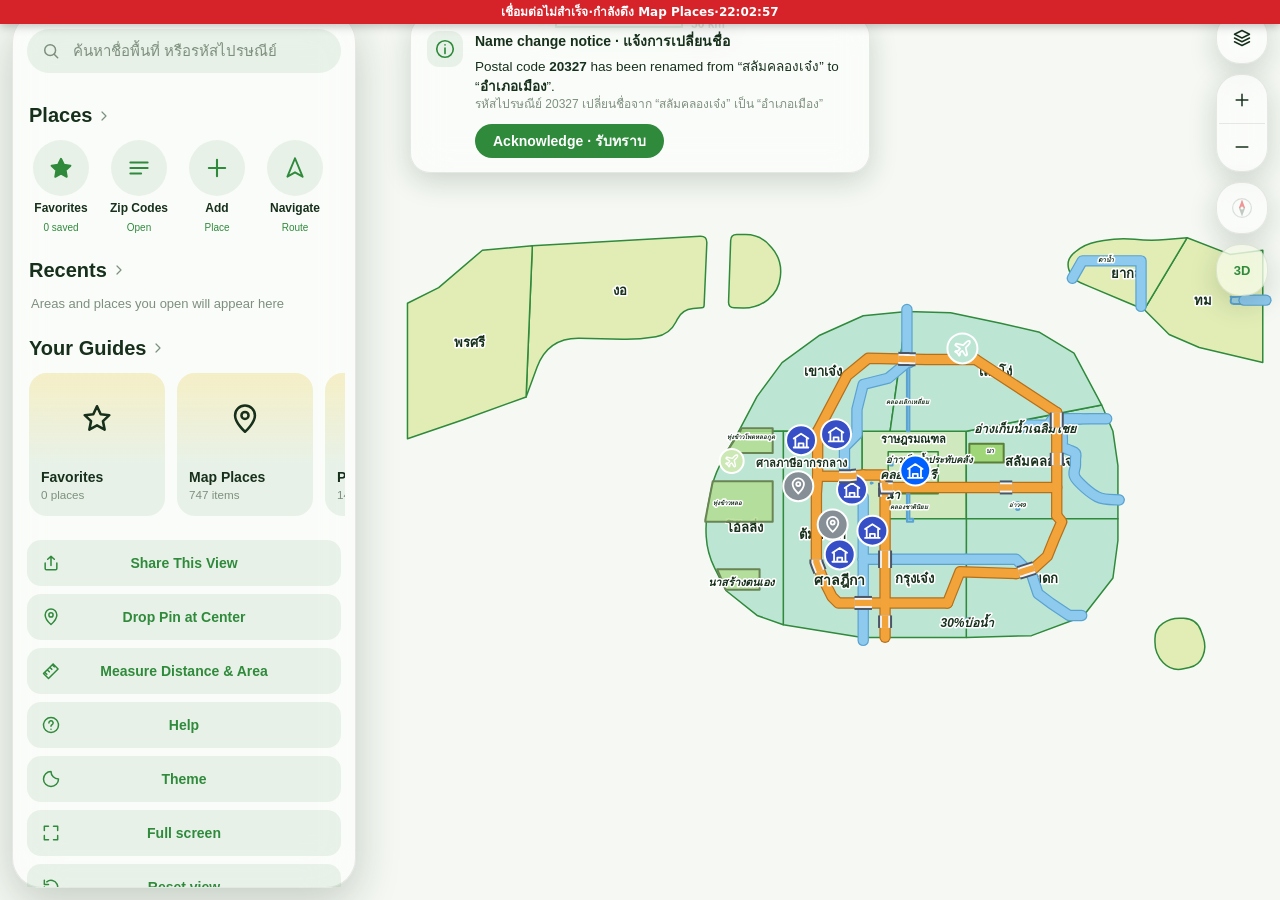
==== commit 867b3934: "Add files via upload" ====
--- a/index.html
+++ b/index.html
@@ -3,21 +3,22 @@
 <meta name="viewport" content="width=device-width, initial-scale=1, viewport-fit=cover">
 <title>รหัสไปรษณีย์ฝาแตก โดยพันรัฐ</title>    <link rel="icon" type="image/png" href="./sFT.png">
         <link rel="stylesheet" href="css/style.css"></head><body>
-<svg id="m"></svg><div id="pg"><div class="zh"><div class="zw"><div class="zt"><h1>Postal Codes</h1><button id="zmap" class="zbtn"><svg class="i" viewBox="0 0 24 24"><path d="m3 6 6-2 6 2 6-2v14l-6 2-6-2-6 2zM9 4v14M15 6v14"/></svg>Map</button></div><div class="zcw"><div class="zsearch"><input id="zq" placeholder="ค้นหารหัสไปรษณีย์ / จังหวัด / แขวง"><button id="zclear">×</button></div><div id="zl"></div></div></div></div></div>
-<div class="shr"><span><svg class="i" viewBox="0 0 24 24"><path d="M10 14a4 4 0 0 0 5.7 0l3-3a4 4 0 0 0-5.7-5.7l-1 1M14 10a4 4 0 0 0-5.7 0l-3 3a4 4 0 0 0 5.7 5.7l1-1"/></svg></span><div class="t"><b>Share</b><small>Share this map</small></div></div>
-<div class="shr"><span><svg class="i" viewBox="0 0 24 24"><rect x="3" y="5" width="18" height="14" rx="2"/><circle cx="9" cy="10" r="1.5"/><path d="m3 17 5-5 4 4 3-3 6 6"/></svg></span><div class="t"><b>Images</b><small>Map images</small></div></div>
-<div class="shr"><span><svg class="i" viewBox="0 0 24 24"><path d="m12 3 9 4.5-9 4.5-9-4.5z"/><path d="m3 12 9 4.5 9-4.5"/><path d="m3 16.5 9 4.5 9-4.5"/></svg></span><div class="t"><b>Layers</b><small>Map layers</small></div></div>
-<div class="shr"><span><svg class="i" viewBox="0 0 24 24"><path d="M5 19 19 5M4 4h4v4H4zM16 16h4v4h-4z"/></svg></span><div class="t"><b>SVG vector</b><small>Scalable &amp; editable</small></div></div>
-<div class="shr"><span><svg class="i" viewBox="0 0 24 24"><path d="M3 5h18v14H3zM3 10h18M9 5v14"/></svg></span><div class="t"><b>HTML · Table</b><small>All postal codes (+ places)</small></div></div>
-<div class="shr"><span><svg class="i" viewBox="0 0 24 24"><path d="m8 8-4 4 4 4M16 8l4 4-4 4M13.5 5l-3 14"/></svg></span><div class="t"><b>HTML · Embed</b><small>iframe for the website</small></div></div>
-<div id="lg" hidden><div class="fl"><h2>โหมดแก้ไข</h2><label class="pn">ชื่อของคุณ (คนอื่นจะเห็น)<input id="ename" maxlength="20" placeholder="ชื่อ"></label><input id="pw" type="password"><button id="lgb">เข้าสู่ระบบ</button><button id="lgc">ยกเลิก</button></div></div>
-<div id="rc"><div class="fl grp"><button id="lyb" aria-label="Layers" title="Layers · เลเยอร์"><svg class="i" viewBox="0 0 24 24"><path d="m12 3 9 4.5-9 4.5-9-4.5z"/><path d="m3 12 9 4.5 9-4.5"/></svg></button></div></div>
+<svg id="m"></svg><div id="pg"><div class="zh"><div class="zw"><div class="zt"><h1>Postal Codes</h1><button id="zmap" class="zbtn"><svg class="i" viewBox="0 0 24 24"><path d="m3 6 6-2 6 2 6-2v14l-6 2-6-2-6 2zM9 4v14M15 6v14"/></svg>Map</button></div><label id="zsb"><svg class="i" viewBox="0 0 24 24"><circle cx="11" cy="11" r="6.5"/><path d="m20 20-4.2-4.2"/></svg><input id="zq" placeholder="Search province, district or zip code" autocomplete="off"></label></div></div><div class="zw" id="zl"></div></div><div id="sm" hidden><div class="fl"><div class="smh"><h2>Share this map</h2><button id="smx" aria-label="Close"><svg class="i" viewBox="0 0 24 24"><path d="M6 6l12 12M18 6 6 18"/></svg></button></div><small id="sml" class="hint"></small>
+<div class="shr"><span><svg class="i" viewBox="0 0 24 24"><path d="M10 14a4 4 0 0 0 5.7 0l3-3a4 4 0 0 0-5.7-5.7l-1 1M14 10a4 4 0 0 0-5.7 0l-3 3a4 4 0 0 0 5.7 5.7l1-1"/></svg></span><div class="t"><b>Link</b><small>Current area, pin &amp; zoom</small></div><button class="sb2" data-sa="link">Copy</button><button class="sb2 o" id="shnat" data-sa="native">Share</button></div>
+<div class="shr"><span><svg class="i" viewBox="0 0 24 24"><rect x="3" y="5" width="18" height="14" rx="2"/><circle cx="9" cy="10" r="1.5"/><path d="m3 17 5-5 4 4 3-3 6 6"/></svg></span><div class="t"><b>PNG image</b><small>Current map view</small></div><button class="sb2" data-sa="png">Save</button><button class="sb2 o" id="shpc" data-sa="pngc">Copy</button></div>
+<div class="shr"><span><svg class="i" viewBox="0 0 24 24"><path d="m12 3 9 4.5-9 4.5-9-4.5z"/><path d="m3 12 9 4.5 9-4.5"/><path d="m3 16.5 9 4.5 9-4.5"/></svg></span><div class="t"><b>Layers</b><small>Current visibility &amp; custom layers · เลเยอร์ที่เปิดอยู่</small></div><button class="sb2" data-sa="lyc">Copy</button><button class="sb2 o" data-sa="lyn">Share</button></div>
+<div class="shr"><span><svg class="i" viewBox="0 0 24 24"><path d="M5 19 19 5M4 4h4v4H4zM16 16h4v4h-4z"/></svg></span><div class="t"><b>SVG vector</b><small>Scalable &amp; editable</small></div><button class="sb2" data-sa="svg">Save</button></div>
+<div class="shr"><span><svg class="i" viewBox="0 0 24 24"><path d="M3 5h18v14H3zM3 10h18M9 5v14"/></svg></span><div class="t"><b>HTML · Table</b><small>All postal codes (+ places)</small></div><button class="sb2" data-sa="tblc">Copy</button><button class="sb2 o" data-sa="tbld">.html</button></div>
+<div class="shr"><span><svg class="i" viewBox="0 0 24 24"><path d="m8 8-4 4 4 4M16 8l4 4-4 4M13.5 5l-3 14"/></svg></span><div class="t"><b>HTML · Embed</b><small>iframe for the website</small></div><button class="sb2" data-sa="embc">Copy</button><button class="sb2 o" data-sa="embd">.html</button></div></div></div><div id="ts"></div><button id="fx" class="fl" aria-label="ออกจากเต็มจอ"></button><div id="hc" class="fl" hidden><b>วิธีใช้</b><ul><li><b>กดแช่ / แตะ 2 ครั้ง</b> บนแผนที่ → ปักหมุด คัดลอกหรือแชร์พิกัด</li><li><b>แตะจังหวัด</b> → ซูมเข้าและดูเขต · <b>แตะเขต</b> → ดูรหัสไปรษณีย์</li><li><b>ไม้บรรทัด</b> → แตะหลายจุดเพื่อวัดระยะ · ลากให้เส้นปิดเป็นรูปหรือตัดกันเอง จะแสดงพื้นที่เป็น ตร.กม.</li><li><b>แถบล่าง</b> → ค้นหาทุกอย่าง · ปัดซ้าย/ขวาสลับ Postal Code / Map</li><li>ปักหมุดโปรด ★ ได้จากหน้าจังหวัด/เขต</li></ul></div><div id="tp"><div id="mc" class="fl" hidden><svg class="i" viewBox="0 0 24 24"><path d="m14.5 3.5 6 6L9 21l-6-6z"/><path d="m8 11 2 2M11 8l2 2M14 5l2 2M5 14l2 2"/></svg><span id="mv"></span><button id="mu" aria-label="ย้อนจุด"><svg class="i" viewBox="0 0 24 24"><path d="M9 14 4 9l5-5"/><path d="M4 9h10.5a5.5 5.5 0 0 1 0 11H11"/></svg></button><button id="mx" aria-label="ปิดการวัด"><svg class="i" viewBox="0 0 24 24"><path d="M6 6l12 12M18 6 6 18"/></svg></button></div><div id="ed" class="fl" hidden><span style="padding:0 6px 0 10px;font-weight:600;font-size:13px;color:var(--ac)">แก้ไข</span><button data-tool="place" title="สถานที่"><svg class="i" viewBox="0 0 24 24"><path d="M4 9.5 5.5 4h13L20 9.5"/><path d="M4 9.5a2.6 2.6 0 0 0 5.3 0 2.6 2.6 0 0 0 5.4 0 2.6 2.6 0 0 0 5.3 0"/><path d="M5.5 13v7h13v-7"/></svg></button><button data-tool="road" title="ถนน"><svg class="i" viewBox="0 0 24 24"><path d="M8 3 5 21M16 3l3 18M12 5v3M12 11v3M12 17v3"/></svg></button><button data-tool="river" title="แม่น้ำ / คลอง"><svg class="i" viewBox="0 0 24 24"><path d="M3 9c3-3 6 3 9 0s6 3 9 0M3 15c3-3 6 3 9 0s6 3 9 0"/></svg></button><button data-tool="bay" title="อ่าว / พื้นน้ำ"><svg class="i" viewBox="0 0 24 24"><path d="M5 14c-1-5 3-9 8-8 5 1 7 5 6 9-1 4-6 5-9 4-3 0-4-2-5-5z"/></svg></button><button data-tool="mountain" title="ภูเขา"><svg class="i" viewBox="0 0 24 24"><path d="m3 19 6-11 4 7 3-4 5 8z"/></svg></button><button id="edm" title="เลือกถนนหลายเส้นเพื่อรวมเป็นสายเดียว"><svg class="i" viewBox="0 0 24 24"><rect x="3" y="3" width="13" height="13" rx="2"/><path d="m7 9.5 2 2 4-4M8 20h11a2 2 0 0 0 2-2V8"/></svg></button><button id="edu" hidden title="ย้อนจุดล่าสุด"><svg class="i" viewBox="0 0 24 24"><path d="M9 14 4 9l5-5"/><path d="M4 9h10.5a5.5 5.5 0 0 1 0 11H11"/></svg></button><button id="edc" hidden title="เส้นโค้ง"><svg class="i" viewBox="0 0 24 24"><path d="M4 19C4 9 12 17 20 5"/></svg></button><button id="edl" hidden title="ล็อกมุม 45°/ตามกริด"><svg class="i" viewBox="0 0 24 24"><path d="M4 19h16M4 19 15 6"/><path d="M10 19a6 6 0 0 0-1.6-4"/></svg></button><button id="edok" hidden title="เสร็จสิ้นเส้นถนน"><svg class="i" viewBox="0 0 24 24"><path d="m5 12.5 4.5 4.5L19 7.5"/></svg></button><button id="edx" title="ออกจากโหมดแก้ไข"><svg class="i" viewBox="0 0 24 24"><path d="M6 6l12 12M18 6 6 18"/></svg></button></div><div id="pc" class="fl" hidden></div></div><div id="ec" hidden><div class="fl"><h2>เลือกสิ่งที่จะแก้ไข</h2><a class="ecb" id="ec-car" href="#"><span class="eci"><img alt="" src="assets/img-756387cd.png"></span><span class="ect"><b>รถของมูลนิธิ</b><small>มูลนิธิช่วยเหลือคนปัญญาอ่อน</small></span></a><a class="ecb" id="ec-home" href="#"><span class="eci"><img alt="" src="assets/img-09e774d7.png"></span><span class="ect"><b>บ้าน</b><small>บ้านทั้งหมด</small></span></a><button class="ecb" id="ec-map"><span class="eci"><svg class="i" viewBox="0 0 24 24" style="width:24px;height:24px"><path d="m3 6 6-2 6 2 6-2v14l-6 2-6-2-6 2zM9 4v14M15 6v14"/></svg></span><span class="ect"><b>Map Places</b><small>ร้าน ถนน ธรรมชาติ บนแผนที่</small></span></button><div class="act" style="margin:0"><button id="ec-x">ปิด</button></div></div></div>
+<div id="lg" hidden><div class="fl"><h2>โหมดแก้ไข</h2><label class="pn">ชื่อของคุณ (คนอื่นจะเห็น)<input id="ename" maxlength="20" placeholder="เช่น แอดมิน, สมชาย" autocomplete="nickname"></label><div class="pn">สีเมาส์ของคุณ<div style="display:flex;align-items:center;gap:8px"><input id="ecol" type="color" value="#2f8a3b"><div id="ecsw"></div></div></div><input id="pw" type="password" placeholder="รหัสผ่าน" autocomplete="current-password"><small id="lge" style="color:#e03131;min-height:1.2em"></small><small id="lgn" style="color:var(--mut)"></small><div class="act" style="margin:0"><button id="lgb">เข้าสู่ระบบ</button><button id="lgc">ยกเลิก</button></div></div></div>
+
+<div id="rc"><div class="fl grp"><button id="lyb" aria-label="Layers" title="Layers · เลเยอร์"><svg class="i" viewBox="0 0 24 24"><path d="m12 3 9 4.5-9 4.5-9-4.5z"/><path d="m3 12 9 4.5 9-4.5"/><path d="m3 16.5 9 4.5 9-4.5"/></svg></button></div><div class="fl grp" style="display:none"><button id="opt" aria-label="Map options" title="Map options"><svg class="i" viewBox="0 0 24 24"><path d="m3 6 6-2 6 2 6-2v14l-6 2-6-2-6 2zM9 4v14M15 6v14"/></svg></button></div><div class="fl grp"><button id="zi" aria-label="Zoom in"><svg class="i" viewBox="0 0 24 24"><path d="M12 5v14M5 12h14"/></svg></button><button id="zo" aria-label="Zoom out"><svg class="i" viewBox="0 0 24 24"><path d="M5 12h14"/></svg></button></div><div class="fl grp"><button id="zr" aria-label="Reset view" title="Reset view"><b class="cmp">N</b></button></div></div><div id="lye" hidden></div><div id="mo" class="fl" hidden><button id="tb" class="mrow"></button><button id="ru" class="mrow"><svg class="i" viewBox="0 0 24 24"><path d="m14.5 3.5 6 6L9 21l-6-6z"/><path d="m8 11 2 2M11 8l2 2M14 5l2 2M5 14l2 2"/></svg><span>Measure distance &amp; area</span></button><button id="fsb" class="mrow"></button><button id="shb" class="mrow"><svg class="i" viewBox="0 0 24 24"><path d="M12 15V4M8 7.5 12 4l4 3.5"/><path d="M5 12v6.5A1.5 1.5 0 0 0 6.5 20h11a1.5 1.5 0 0 0 1.5-1.5V12"/></svg><span>Share this view</span></button><button id="hp" class="mrow"><svg class="i" viewBox="0 0 24 24"><circle cx="12" cy="12" r="9"/><path d="M9.5 9.5a2.5 2.5 0 1 1 3.6 2.2c-.7.4-1.1.9-1.1 1.8M12 17h.01"/></svg><span>Help</span></button><button id="mnb" class="mrow dm"><svg class="i" viewBox="0 0 24 24"><rect x="3.5" y="4" width="17" height="16" rx="3"/><path d="M9.5 4v16"/></svg><span>Show / hide sidebar</span></button></div><div id="sbar"><i></i><span></span></div>
+
 <div id="sh"><button id="navfab" aria-label="Navigate"><svg class="i" viewBox="0 0 24 24"><path d="M12 3 5 20l7-4 7 4z"/></svg></button><div id="hd"><div id="grab"><i></i></div>
-<div class="srow" id="srow-main"><label id="sb"><svg class="i" viewBox="0 0 24 24"><circle cx="11" cy="11" r="6.5"/><path d="m20 20-4.2-4.2"/></svg><input id="q" placeholder="ค้นหา" autocomplete="off"></label><button id="cl" hidden>×</button></div>
-<div class="srow" id="srow-addons" style="display:none;"><span class="bk" id="ao-back">&lt; ย้อนกลับ</span></div>
+<div class="srow" id="srow-main"><label id="sb"><svg class="i" viewBox="0 0 24 24"><circle cx="11" cy="11" r="6.5"/><path d="m20 20-4.2-4.2"/></svg><input id="q" placeholder="ค้นหาชื่อพื้นที่ หรือรหัสไปรษณีย์" autocomplete="off" enterkeyhint="search"><button id="cl" hidden aria-label="ล้าง"><svg class="i" viewBox="0 0 24 24"><path d="M6 6l12 12M18 6 6 18"/></svg></button></label><div id="pcp" class="c"><button id="av" aria-label="Postal Codes" title="Postal Codes"><svg class="i" viewBox="0 0 24 24"><rect x="3" y="5" width="18" height="14" rx="2.5"/><path d="m3.5 7 8.5 6 8.5-6"/></svg><span>Postal Codes</span></button><a class="lgb" id="lgcar" href="#" title="CarFMRFT · รถของมูลนิธิ" aria-label="CarFMRFT รถของมูลนิธิ"><img alt="" src="assets/img-756387cd.png"></a><a class="lgb" id="lghome" href="#" title="houses · บ้านทั้งหมด" aria-label="houses บ้านทั้งหมด"><img alt="" src="assets/img-09e774d7.png"></a><a class="lgb" id="lggo" href="#/go" title="นำทาง" aria-label="นำทาง">🧭</a></div></div>
+<div class="srow" id="srow-addons" style="display:none;"><span class="bk" id="ao-back"><svg class="i" viewBox="0 0 24 24" style="width:18px;height:18px"><path d="m15 6-6 6 6 6"/></svg>&lt; ย้อนกลับ</span><h2 style="margin:0 0 0 8px;font-size:18px;flex:1">Add-ons</h2></div><div class="srow" id="srow-go" style="display:none;"><span class="bk" id="go-back"><svg class="i" viewBox="0 0 24 24" style="width:18px;height:18px"><path d="m15 6-6 6 6 6"/></svg>ย้อนกลับ</span><h2 style="margin:0 0 0 8px;font-size:18px;flex:1">Navigate <small style="font-weight:400;color:var(--mut);font-size:13px">นำทาง</small></h2><button class="gcfg" id="go-cfg" title="ตัวเลือกเส้นทาง"><svg class="i" viewBox="0 0 24 24"><path d="M4 6h9M17 6h3M4 12h3M11 12h9M4 18h11M19 18h1"/><circle cx="15" cy="6" r="2"/><circle cx="9" cy="12" r="2"/><circle cx="17" cy="18" r="2"/></svg></button></div><div class="srow" id="srow-layers" style="display:none;"><span class="bk" id="ly-back"><svg class="i" viewBox="0 0 24 24" style="width:18px;height:18px"><path d="m15 6-6 6 6 6"/></svg>Back</span><h2 style="margin:0 0 0 8px;font-size:18px;flex:1">Layers <small style="font-weight:400;color:var(--mut);font-size:13px">เลเยอร์</small></h2></div><div class="srow" id="srow-bridge" style="display:none;"><span class="bk" id="br-back"><svg class="i" viewBox="0 0 24 24" style="width:18px;height:18px"><path d="m15 6-6 6 6 6"/></svg>Back</span><h2 style="margin:0 0 0 8px;font-size:18px;flex:1">Bridges <small style="font-weight:400;color:var(--mut);font-size:13px">สะพาน</small></h2></div>
 </div><div id="tabs"><i id="tth"></i><button data-t="0" class="a">Postal Code</button><button data-t="1">Map</button></div><div id="body"></div></div>
 <script src="js/core.js"></script>
-<script src="js/area-updates.js"></script>
 <script src="js/places.js"></script>
 <script src="js/router.js"></script>
 <script src="js/addons.js"></script>
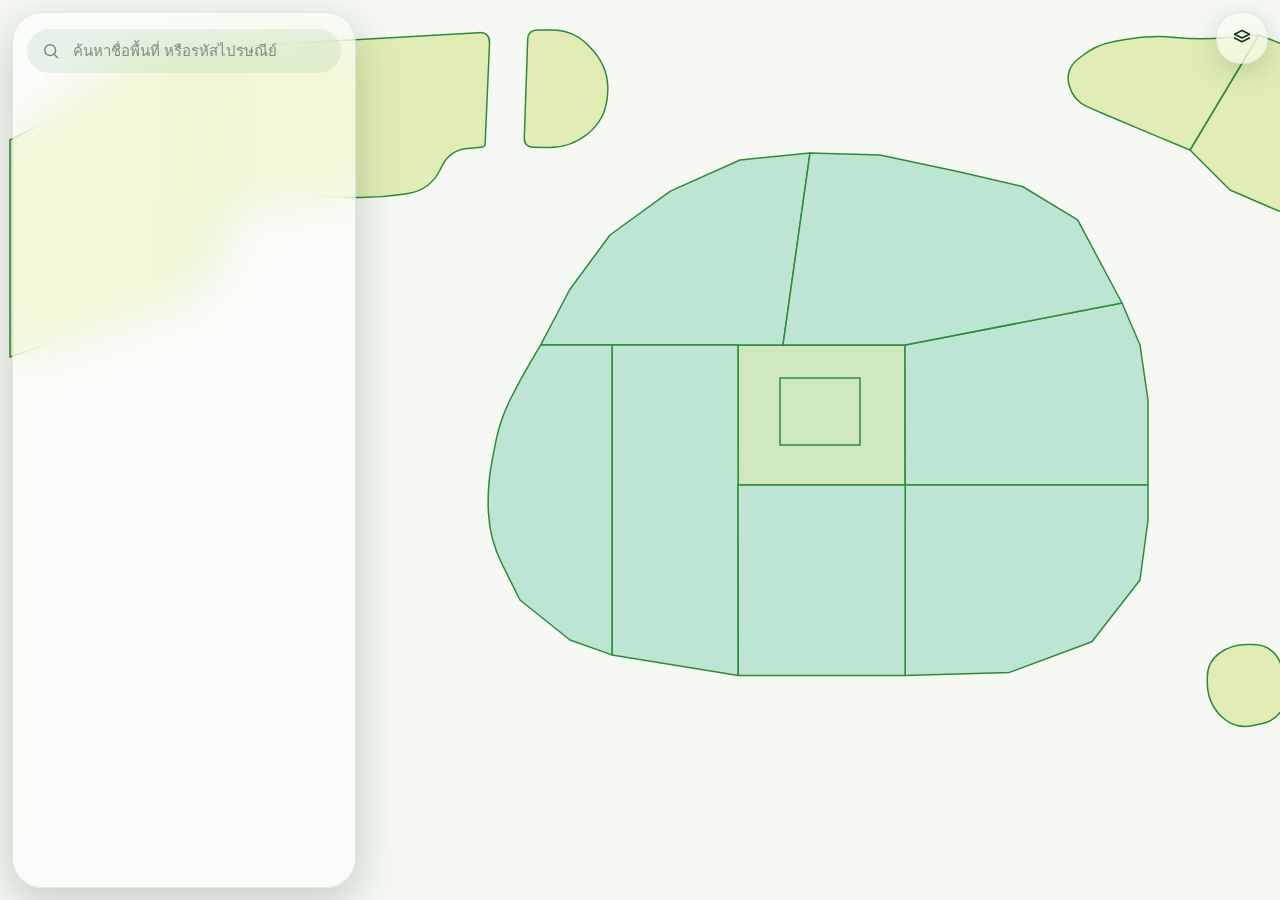
==== commit 3f4b7a9d: "Update index.html" ====
--- a/index.html
+++ b/index.html
@@ -3,16 +3,17 @@
 <meta name="viewport" content="width=device-width, initial-scale=1, viewport-fit=cover">
 <title>รหัสไปรษณีย์ฝาแตก โดยพันรัฐ</title>    <link rel="icon" type="image/png" href="./sFT.png">
         <link rel="stylesheet" href="css/style.css"></head><body>
-<svg id="m"></svg><div id="pg"><div class="zh"><div class="zw"><div class="zt"><h1>Postal Codes</h1><button id="zmap" class="zbtn"><svg class="i" viewBox="0 0 24 24"><path d="m3 6 6-2 6 2 6-2v14l-6 2-6-2-6 2zM9 4v14M15 6v14"/></svg>Map</button></div><label id="zsb"><svg class="i" viewBox="0 0 24 24"><circle cx="11" cy="11" r="6.5"/><path d="m20 20-4.2-4.2"/></svg><input id="zq" placeholder="Search province, district or zip code" autocomplete="off"></label></div></div><div class="zw" id="zl"></div></div><div id="sm" hidden><div class="fl"><div class="smh"><h2>Share this map</h2><button id="smx" aria-label="Close"><svg class="i" viewBox="0 0 24 24"><path d="M6 6l12 12M18 6 6 18"/></svg></button></div><small id="sml" class="hint"></small>
-<div class="shr"><span><svg class="i" viewBox="0 0 24 24"><path d="M10 14a4 4 0 0 0 5.7 0l3-3a4 4 0 0 0-5.7-5.7l-1 1M14 10a4 4 0 0 0-5.7 0l-3 3a4 4 0 0 0 5.7 5.7l1-1"/></svg></span><div class="t"><b>Link</b><small>Current area, pin &amp; zoom</small></div><button class="sb2" data-sa="link">Copy</button><button class="sb2 o" id="shnat" data-sa="native">Share</button></div>
-<div class="shr"><span><svg class="i" viewBox="0 0 24 24"><rect x="3" y="5" width="18" height="14" rx="2"/><circle cx="9" cy="10" r="1.5"/><path d="m3 17 5-5 4 4 3-3 6 6"/></svg></span><div class="t"><b>PNG image</b><small>Current map view</small></div><button class="sb2" data-sa="png">Save</button><button class="sb2 o" id="shpc" data-sa="pngc">Copy</button></div>
-<div class="shr"><span><svg class="i" viewBox="0 0 24 24"><path d="m12 3 9 4.5-9 4.5-9-4.5z"/><path d="m3 12 9 4.5 9-4.5"/><path d="m3 16.5 9 4.5 9-4.5"/></svg></span><div class="t"><b>Layers</b><small>Current visibility &amp; custom layers · เลเยอร์ที่เปิดอยู่</small></div><button class="sb2" data-sa="lyc">Copy</button><button class="sb2 o" data-sa="lyn">Share</button></div>
-<div class="shr"><span><svg class="i" viewBox="0 0 24 24"><path d="M5 19 19 5M4 4h4v4H4zM16 16h4v4h-4z"/></svg></span><div class="t"><b>SVG vector</b><small>Scalable &amp; editable</small></div><button class="sb2" data-sa="svg">Save</button></div>
-<div class="shr"><span><svg class="i" viewBox="0 0 24 24"><path d="M3 5h18v14H3zM3 10h18M9 5v14"/></svg></span><div class="t"><b>HTML · Table</b><small>All postal codes (+ places)</small></div><button class="sb2" data-sa="tblc">Copy</button><button class="sb2 o" data-sa="tbld">.html</button></div>
-<div class="shr"><span><svg class="i" viewBox="0 0 24 24"><path d="m8 8-4 4 4 4M16 8l4 4-4 4M13.5 5l-3 14"/></svg></span><div class="t"><b>HTML · Embed</b><small>iframe for the website</small></div><button class="sb2" data-sa="embc">Copy</button><button class="sb2 o" data-sa="embd">.html</button></div></div></div><div id="ts"></div><button id="fx" class="fl" aria-label="ออกจากเต็มจอ"></button><div id="hc" class="fl" hidden><b>วิธีใช้</b><ul><li><b>กดแช่ / แตะ 2 ครั้ง</b> บนแผนที่ → ปักหมุด คัดลอกหรือแชร์พิกัด</li><li><b>แตะจังหวัด</b> → ซูมเข้าและดูเขต · <b>แตะเขต</b> → ดูรหัสไปรษณีย์</li><li><b>ไม้บรรทัด</b> → แตะหลายจุดเพื่อวัดระยะ · ลากให้เส้นปิดเป็นรูปหรือตัดกันเอง จะแสดงพื้นที่เป็น ตร.กม.</li><li><b>แถบล่าง</b> → ค้นหาทุกอย่าง · ปัดซ้าย/ขวาสลับ Postal Code / Map</li><li>ปักหมุดโปรด ★ ได้จากหน้าจังหวัด/เขต</li></ul></div><div id="tp"><div id="mc" class="fl" hidden><svg class="i" viewBox="0 0 24 24"><path d="m14.5 3.5 6 6L9 21l-6-6z"/><path d="m8 11 2 2M11 8l2 2M14 5l2 2M5 14l2 2"/></svg><span id="mv"></span><button id="mu" aria-label="ย้อนจุด"><svg class="i" viewBox="0 0 24 24"><path d="M9 14 4 9l5-5"/><path d="M4 9h10.5a5.5 5.5 0 0 1 0 11H11"/></svg></button><button id="mx" aria-label="ปิดการวัด"><svg class="i" viewBox="0 0 24 24"><path d="M6 6l12 12M18 6 6 18"/></svg></button></div><div id="ed" class="fl" hidden><span style="padding:0 6px 0 10px;font-weight:600;font-size:13px;color:var(--ac)">แก้ไข</span><button data-tool="place" title="สถานที่"><svg class="i" viewBox="0 0 24 24"><path d="M4 9.5 5.5 4h13L20 9.5"/><path d="M4 9.5a2.6 2.6 0 0 0 5.3 0 2.6 2.6 0 0 0 5.4 0 2.6 2.6 0 0 0 5.3 0"/><path d="M5.5 13v7h13v-7"/></svg></button><button data-tool="road" title="ถนน"><svg class="i" viewBox="0 0 24 24"><path d="M8 3 5 21M16 3l3 18M12 5v3M12 11v3M12 17v3"/></svg></button><button data-tool="river" title="แม่น้ำ / คลอง"><svg class="i" viewBox="0 0 24 24"><path d="M3 9c3-3 6 3 9 0s6 3 9 0M3 15c3-3 6 3 9 0s6 3 9 0"/></svg></button><button data-tool="bay" title="อ่าว / พื้นน้ำ"><svg class="i" viewBox="0 0 24 24"><path d="M5 14c-1-5 3-9 8-8 5 1 7 5 6 9-1 4-6 5-9 4-3 0-4-2-5-5z"/></svg></button><button data-tool="mountain" title="ภูเขา"><svg class="i" viewBox="0 0 24 24"><path d="m3 19 6-11 4 7 3-4 5 8z"/></svg></button><button id="edm" title="เลือกถนนหลายเส้นเพื่อรวมเป็นสายเดียว"><svg class="i" viewBox="0 0 24 24"><rect x="3" y="3" width="13" height="13" rx="2"/><path d="m7 9.5 2 2 4-4M8 20h11a2 2 0 0 0 2-2V8"/></svg></button><button id="edu" hidden title="ย้อนจุดล่าสุด"><svg class="i" viewBox="0 0 24 24"><path d="M9 14 4 9l5-5"/><path d="M4 9h10.5a5.5 5.5 0 0 1 0 11H11"/></svg></button><button id="edc" hidden title="เส้นโค้ง"><svg class="i" viewBox="0 0 24 24"><path d="M4 19C4 9 12 17 20 5"/></svg></button><button id="edl" hidden title="ล็อกมุม 45°/ตามกริด"><svg class="i" viewBox="0 0 24 24"><path d="M4 19h16M4 19 15 6"/><path d="M10 19a6 6 0 0 0-1.6-4"/></svg></button><button id="edok" hidden title="เสร็จสิ้นเส้นถนน"><svg class="i" viewBox="0 0 24 24"><path d="m5 12.5 4.5 4.5L19 7.5"/></svg></button><button id="edx" title="ออกจากโหมดแก้ไข"><svg class="i" viewBox="0 0 24 24"><path d="M6 6l12 12M18 6 6 18"/></svg></button></div><div id="pc" class="fl" hidden></div></div><div id="ec" hidden><div class="fl"><h2>เลือกสิ่งที่จะแก้ไข</h2><a class="ecb" id="ec-car" href="#"><span class="eci"><img alt="" src="assets/img-756387cd.png"></span><span class="ect"><b>รถของมูลนิธิ</b><small>มูลนิธิช่วยเหลือคนปัญญาอ่อน</small></span></a><a class="ecb" id="ec-home" href="#"><span class="eci"><img alt="" src="assets/img-09e774d7.png"></span><span class="ect"><b>บ้าน</b><small>บ้านทั้งหมด</small></span></a><button class="ecb" id="ec-map"><span class="eci"><svg class="i" viewBox="0 0 24 24" style="width:24px;height:24px"><path d="m3 6 6-2 6 2 6-2v14l-6 2-6-2-6 2zM9 4v14M15 6v14"/></svg></span><span class="ect"><b>Map Places</b><small>ร้าน ถนน ธรรมชาติ บนแผนที่</small></span></button><div class="act" style="margin:0"><button id="ec-x">ปิด</button></div></div></div>
-<div id="lg" hidden><div class="fl"><h2>โหมดแก้ไข</h2><label class="pn">ชื่อของคุณ (คนอื่นจะเห็น)<input id="ename" maxlength="20" placeholder="เช่น แอดมิน, สมชาย" autocomplete="nickname"></label><div class="pn">สีเมาส์ของคุณ<div style="display:flex;align-items:center;gap:8px"><input id="ecol" type="color" value="#2f8a3b"><div id="ecsw"></div></div></div><input id="pw" type="password" placeholder="รหัสผ่าน" autocomplete="current-password"><small id="lge" style="color:#e03131;min-height:1.2em"></small><small id="lgn" style="color:var(--mut)"></small><div class="act" style="margin:0"><button id="lgb">เข้าสู่ระบบ</button><button id="lgc">ยกเลิก</button></div></div></div>
 
-<div id="rc"><div class="fl grp"><button id="lyb" aria-label="Layers" title="Layers · เลเยอร์"><svg class="i" viewBox="0 0 24 24"><path d="m12 3 9 4.5-9 4.5-9-4.5z"/><path d="m3 12 9 4.5 9-4.5"/><path d="m3 16.5 9 4.5 9-4.5"/></svg></button></div><div class="fl grp" style="display:none"><button id="opt" aria-label="Map options" title="Map options"><svg class="i" viewBox="0 0 24 24"><path d="m3 6 6-2 6 2 6-2v14l-6 2-6-2-6 2zM9 4v14M15 6v14"/></svg></button></div><div class="fl grp"><button id="zi" aria-label="Zoom in"><svg class="i" viewBox="0 0 24 24"><path d="M12 5v14M5 12h14"/></svg></button><button id="zo" aria-label="Zoom out"><svg class="i" viewBox="0 0 24 24"><path d="M5 12h14"/></svg></button></div><div class="fl grp"><button id="zr" aria-label="Reset view" title="Reset view"><b class="cmp">N</b></button></div></div><div id="lye" hidden></div><div id="mo" class="fl" hidden><button id="tb" class="mrow"></button><button id="ru" class="mrow"><svg class="i" viewBox="0 0 24 24"><path d="m14.5 3.5 6 6L9 21l-6-6z"/><path d="m8 11 2 2M11 8l2 2M14 5l2 2M5 14l2 2"/></svg><span>Measure distance &amp; area</span></button><button id="fsb" class="mrow"></button><button id="shb" class="mrow"><svg class="i" viewBox="0 0 24 24"><path d="M12 15V4M8 7.5 12 4l4 3.5"/><path d="M5 12v6.5A1.5 1.5 0 0 0 6.5 20h11a1.5 1.5 0 0 0 1.5-1.5V12"/></svg><span>Share this view</span></button><button id="hp" class="mrow"><svg class="i" viewBox="0 0 24 24"><circle cx="12" cy="12" r="9"/><path d="M9.5 9.5a2.5 2.5 0 1 1 3.6 2.2c-.7.4-1.1.9-1.1 1.8M12 17h.01"/></svg><span>Help</span></button><button id="mnb" class="mrow dm"><svg class="i" viewBox="0 0 24 24"><rect x="3.5" y="4" width="17" height="16" rx="3"/><path d="M9.5 4v16"/></svg><span>Show / hide sidebar</span></button></div><div id="sbar"><i></i><span></span></div>
+<svg id="m"></svg><div id="pg"><div class="zh"><div class="zw"><div class="zt"><h1>Postal Codes</h1><button id="zmap" class="zbtn"><svg class="i" viewBox="0 0 24 24"><path d="m3 6 6-2 6 2 6-2v14l-6 2-6-2-6 2zM9 4v14M15 6v14"/></svg>Map</button></div><div class="zcw"><div class="zsearch"><input id="zq" placeholder="ค้นหารหัสไปรษณีย์ / จังหวัด / แขวง"><button id="zclear">×</button></div><div id="zl"></div></div></div></div></div>
+<div class="shr"><span><svg class="i" viewBox="0 0 24 24"><path d="M10 14a4 4 0 0 0 5.7 0l3-3a4 4 0 0 0-5.7-5.7l-1 1M14 10a4 4 0 0 0-5.7 0l-3 3a4 4 0 0 0 5.7 5.7l1-1"/></svg></span><div class="t"><b>Share</b><small>Share this map</small></div></div>
+<div class="shr"><span><svg class="i" viewBox="0 0 24 24"><rect x="3" y="5" width="18" height="14" rx="2"/><circle cx="9" cy="10" r="1.5"/><path d="m3 17 5-5 4 4 3-3 6 6"/></svg></span><div class="t"><b>Images</b><small>Map images</small></div></div>
+<div class="shr"><span><svg class="i" viewBox="0 0 24 24"><path d="m12 3 9 4.5-9 4.5-9-4.5z"/><path d="m3 12 9 4.5 9-4.5"/><path d="m3 16.5 9 4.5 9-4.5"/></svg></span><div class="t"><b>Layers</b><small>Map layers</small></div></div>
+<div class="shr"><span><svg class="i" viewBox="0 0 24 24"><path d="M5 19 19 5M4 4h4v4H4zM16 16h4v4h-4z"/></svg></span><div class="t"><b>SVG vector</b><small>Scalable &amp; editable</small></div></div>
+<div class="shr"><span><svg class="i" viewBox="0 0 24 24"><path d="M3 5h18v14H3zM3 10h18M9 5v14"/></svg></span><div class="t"><b>HTML · Table</b><small>All postal codes (+ places)</small></div></div>
+<div class="shr"><span><svg class="i" viewBox="0 0 24 24"><path d="m8 8-4 4 4 4M16 8l4 4-4 4M13.5 5l-3 14"/></svg></span><div class="t"><b>HTML · Embed</b><small>iframe for the website</small></div></div>
+<div id="lg" hidden><div class="fl"><h2>โหมดแก้ไข</h2><label class="pn">ชื่อของคุณ (คนอื่นจะเห็น)<input id="ename" maxlength="20" placeholder="ชื่อ"></label><input id="pw" type="password"><button id="lgb">เข้าสู่ระบบ</button><button id="lgc">ยกเลิก</button></div></div>
+<div id="rc"><div class="fl grp"><button id="lyb" aria-label="Layers" title="Layers · เลเยอร์"><svg class="i" viewBox="0 0 24 24"><path d="m12 3 9 4.5-9 4.5-9-4.5z"/><path d="m3 12 9 4.5 9-4.5"/></svg></button></div></div>
+
 
 <div id="sh"><button id="navfab" aria-label="Navigate"><svg class="i" viewBox="0 0 24 24"><path d="M12 3 5 20l7-4 7 4z"/></svg></button><div id="hd"><div id="grab"><i></i></div>
 <div class="srow" id="srow-main"><label id="sb"><svg class="i" viewBox="0 0 24 24"><circle cx="11" cy="11" r="6.5"/><path d="m20 20-4.2-4.2"/></svg><input id="q" placeholder="ค้นหาชื่อพื้นที่ หรือรหัสไปรษณีย์" autocomplete="off" enterkeyhint="search"><button id="cl" hidden aria-label="ล้าง"><svg class="i" viewBox="0 0 24 24"><path d="M6 6l12 12M18 6 6 18"/></svg></button></label><div id="pcp" class="c"><button id="av" aria-label="Postal Codes" title="Postal Codes"><svg class="i" viewBox="0 0 24 24"><rect x="3" y="5" width="18" height="14" rx="2.5"/><path d="m3.5 7 8.5 6 8.5-6"/></svg><span>Postal Codes</span></button><a class="lgb" id="lgcar" href="#" title="CarFMRFT · รถของมูลนิธิ" aria-label="CarFMRFT รถของมูลนิธิ"><img alt="" src="assets/img-756387cd.png"></a><a class="lgb" id="lghome" href="#" title="houses · บ้านทั้งหมด" aria-label="houses บ้านทั้งหมด"><img alt="" src="assets/img-09e774d7.png"></a><a class="lgb" id="lggo" href="#/go" title="นำทาง" aria-label="นำทาง">🧭</a></div></div>
@@ -26,4 +27,5 @@
 <script src="js/bridges.js"></script>
 <script src="js/terrain3d.js"></script>
 <script src="js/share.js"></script>
+<script src="js/area-updates.js"></script>
 </body></html>
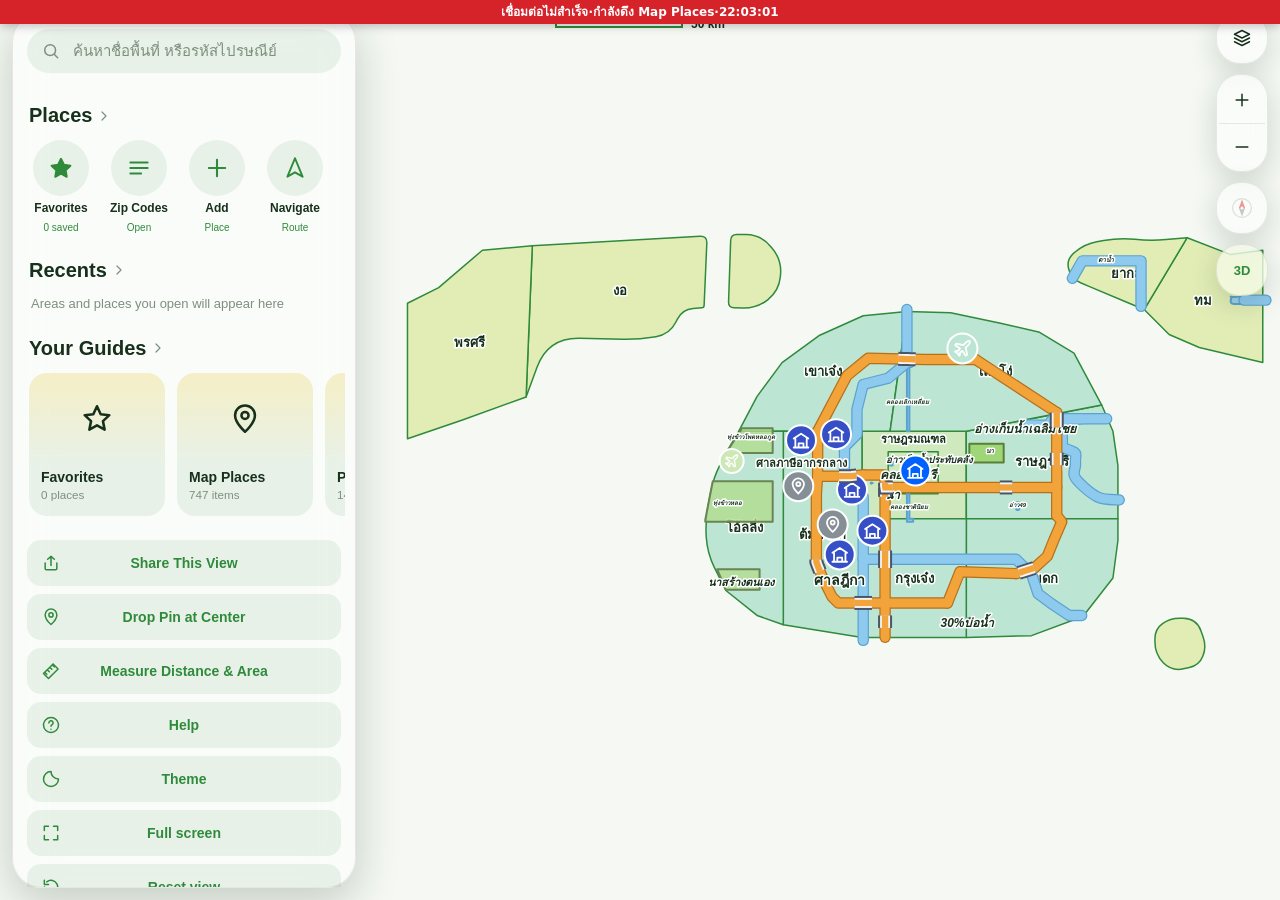
==== commit b25e8e94: "Add SVG and update layout in index.html" ====
--- a/index.html
+++ b/index.html
@@ -3,17 +3,17 @@
 <meta name="viewport" content="width=device-width, initial-scale=1, viewport-fit=cover">
 <title>รหัสไปรษณีย์ฝาแตก โดยพันรัฐ</title>    <link rel="icon" type="image/png" href="./sFT.png">
         <link rel="stylesheet" href="css/style.css"></head><body>
+                
+<svg id="m"></svg><div id="pg"><div class="zh"><div class="zw"><div class="zt"><h1>Postal Codes</h1><button id="zmap" class="zbtn"><svg class="i" viewBox="0 0 24 24"><path d="m3 6 6-2 6 2 6-2v14l-6 2-6-2-6 2zM9 4v14M15 6v14"/></svg>Map</button></div><label id="zsb"><svg class="i" viewBox="0 0 24 24"><circle cx="11" cy="11" r="6.5"/><path d="m20 20-4.2-4.2"/></svg><input id="zq" placeholder="Search province, district or zip code" autocomplete="off"></label></div></div><div class="zw" id="zl"></div></div><div id="sm" hidden><div class="fl"><div class="smh"><h2>Share this map</h2><button id="smx" aria-label="Close"><svg class="i" viewBox="0 0 24 24"><path d="M6 6l12 12M18 6 6 18"/></svg></button></div><small id="sml" class="hint"></small>
+<div class="shr"><span><svg class="i" viewBox="0 0 24 24"><path d="M10 14a4 4 0 0 0 5.7 0l3-3a4 4 0 0 0-5.7-5.7l-1 1M14 10a4 4 0 0 0-5.7 0l-3 3a4 4 0 0 0 5.7 5.7l1-1"/></svg></span><div class="t"><b>Link</b><small>Current area, pin &amp; zoom</small></div><button class="sb2" data-sa="link">Copy</button><button class="sb2 o" id="shnat" data-sa="native">Share</button></div>
+<div class="shr"><span><svg class="i" viewBox="0 0 24 24"><rect x="3" y="5" width="18" height="14" rx="2"/><circle cx="9" cy="10" r="1.5"/><path d="m3 17 5-5 4 4 3-3 6 6"/></svg></span><div class="t"><b>PNG image</b><small>Current map view</small></div><button class="sb2" data-sa="png">Save</button><button class="sb2 o" id="shpc" data-sa="pngc">Copy</button></div>
+<div class="shr"><span><svg class="i" viewBox="0 0 24 24"><path d="m12 3 9 4.5-9 4.5-9-4.5z"/><path d="m3 12 9 4.5 9-4.5"/><path d="m3 16.5 9 4.5 9-4.5"/></svg></span><div class="t"><b>Layers</b><small>Current visibility &amp; custom layers · เลเยอร์ที่เปิดอยู่</small></div><button class="sb2" data-sa="lyc">Copy</button><button class="sb2 o" data-sa="lyn">Share</button></div>
+<div class="shr"><span><svg class="i" viewBox="0 0 24 24"><path d="M5 19 19 5M4 4h4v4H4zM16 16h4v4h-4z"/></svg></span><div class="t"><b>SVG vector</b><small>Scalable &amp; editable</small></div><button class="sb2" data-sa="svg">Save</button></div>
+<div class="shr"><span><svg class="i" viewBox="0 0 24 24"><path d="M3 5h18v14H3zM3 10h18M9 5v14"/></svg></span><div class="t"><b>HTML · Table</b><small>All postal codes (+ places)</small></div><button class="sb2" data-sa="tblc">Copy</button><button class="sb2 o" data-sa="tbld">.html</button></div>
+<div class="shr"><span><svg class="i" viewBox="0 0 24 24"><path d="m8 8-4 4 4 4M16 8l4 4-4 4M13.5 5l-3 14"/></svg></span><div class="t"><b>HTML · Embed</b><small>iframe for the website</small></div><button class="sb2" data-sa="embc">Copy</button><button class="sb2 o" data-sa="embd">.html</button></div></div></div><div id="ts"></div><button id="fx" class="fl" aria-label="ออกจากเต็มจอ"></button><div id="hc" class="fl" hidden><b>วิธีใช้</b><ul><li><b>กดแช่ / แตะ 2 ครั้ง</b> บนแผนที่ → ปักหมุด คัดลอกหรือแชร์พิกัด</li><li><b>แตะจังหวัด</b> → ซูมเข้าและดูเขต · <b>แตะเขต</b> → ดูรหัสไปรษณีย์</li><li><b>ไม้บรรทัด</b> → แตะหลายจุดเพื่อวัดระยะ · ลากให้เส้นปิดเป็นรูปหรือตัดกันเอง จะแสดงพื้นที่เป็น ตร.กม.</li><li><b>แถบล่าง</b> → ค้นหาทุกอย่าง · ปัดซ้าย/ขวาสลับ Postal Code / Map</li><li>ปักหมุดโปรด ★ ได้จากหน้าจังหวัด/เขต</li></ul></div><div id="tp"><div id="mc" class="fl" hidden><svg class="i" viewBox="0 0 24 24"><path d="m14.5 3.5 6 6L9 21l-6-6z"/><path d="m8 11 2 2M11 8l2 2M14 5l2 2M5 14l2 2"/></svg><span id="mv"></span><button id="mu" aria-label="ย้อนจุด"><svg class="i" viewBox="0 0 24 24"><path d="M9 14 4 9l5-5"/><path d="M4 9h10.5a5.5 5.5 0 0 1 0 11H11"/></svg></button><button id="mx" aria-label="ปิดการวัด"><svg class="i" viewBox="0 0 24 24"><path d="M6 6l12 12M18 6 6 18"/></svg></button></div><div id="ed" class="fl" hidden><span style="padding:0 6px 0 10px;font-weight:600;font-size:13px;color:var(--ac)">แก้ไข</span><button data-tool="place" title="สถานที่"><svg class="i" viewBox="0 0 24 24"><path d="M4 9.5 5.5 4h13L20 9.5"/><path d="M4 9.5a2.6 2.6 0 0 0 5.3 0 2.6 2.6 0 0 0 5.4 0 2.6 2.6 0 0 0 5.3 0"/><path d="M5.5 13v7h13v-7"/></svg></button><button data-tool="road" title="ถนน"><svg class="i" viewBox="0 0 24 24"><path d="M8 3 5 21M16 3l3 18M12 5v3M12 11v3M12 17v3"/></svg></button><button data-tool="river" title="แม่น้ำ / คลอง"><svg class="i" viewBox="0 0 24 24"><path d="M3 9c3-3 6 3 9 0s6 3 9 0M3 15c3-3 6 3 9 0s6 3 9 0"/></svg></button><button data-tool="bay" title="อ่าว / พื้นน้ำ"><svg class="i" viewBox="0 0 24 24"><path d="M5 14c-1-5 3-9 8-8 5 1 7 5 6 9-1 4-6 5-9 4-3 0-4-2-5-5z"/></svg></button><button data-tool="mountain" title="ภูเขา"><svg class="i" viewBox="0 0 24 24"><path d="m3 19 6-11 4 7 3-4 5 8z"/></svg></button><button id="edm" title="เลือกถนนหลายเส้นเพื่อรวมเป็นสายเดียว"><svg class="i" viewBox="0 0 24 24"><rect x="3" y="3" width="13" height="13" rx="2"/><path d="m7 9.5 2 2 4-4M8 20h11a2 2 0 0 0 2-2V8"/></svg></button><button id="edu" hidden title="ย้อนจุดล่าสุด"><svg class="i" viewBox="0 0 24 24"><path d="M9 14 4 9l5-5"/><path d="M4 9h10.5a5.5 5.5 0 0 1 0 11H11"/></svg></button><button id="edc" hidden title="เส้นโค้ง"><svg class="i" viewBox="0 0 24 24"><path d="M4 19C4 9 12 17 20 5"/></svg></button><button id="edl" hidden title="ล็อกมุม 45°/ตามกริด"><svg class="i" viewBox="0 0 24 24"><path d="M4 19h16M4 19 15 6"/><path d="M10 19a6 6 0 0 0-1.6-4"/></svg></button><button id="edok" hidden title="เสร็จสิ้นเส้นถนน"><svg class="i" viewBox="0 0 24 24"><path d="m5 12.5 4.5 4.5L19 7.5"/></svg></button><button id="edx" title="ออกจากโหมดแก้ไข"><svg class="i" viewBox="0 0 24 24"><path d="M6 6l12 12M18 6 6 18"/></svg></button></div><div id="pc" class="fl" hidden></div></div><div id="ec" hidden><div class="fl"><h2>เลือกสิ่งที่จะแก้ไข</h2><a class="ecb" id="ec-car" href="#"><span class="eci"><img alt="" src="assets/img-756387cd.png"></span><span class="ect"><b>รถของมูลนิธิ</b><small>มูลนิธิช่วยเหลือคนปัญญาอ่อน</small></span></a><a class="ecb" id="ec-home" href="#"><span class="eci"><img alt="" src="assets/img-09e774d7.png"></span><span class="ect"><b>บ้าน</b><small>บ้านทั้งหมด</small></span></a><button class="ecb" id="ec-map"><span class="eci"><svg class="i" viewBox="0 0 24 24" style="width:24px;height:24px"><path d="m3 6 6-2 6 2 6-2v14l-6 2-6-2-6 2zM9 4v14M15 6v14"/></svg></span><span class="ect"><b>Map Places</b><small>ร้าน ถนน ธรรมชาติ บนแผนที่</small></span></button><div class="act" style="margin:0"><button id="ec-x">ปิด</button></div></div></div>
+<div id="lg" hidden><div class="fl"><h2>โหมดแก้ไข</h2><label class="pn">ชื่อของคุณ (คนอื่นจะเห็น)<input id="ename" maxlength="20" placeholder="เช่น แอดมิน, สมชาย" autocomplete="nickname"></label><div class="pn">สีเมาส์ของคุณ<div style="display:flex;align-items:center;gap:8px"><input id="ecol" type="color" value="#2f8a3b"><div id="ecsw"></div></div></div><input id="pw" type="password" placeholder="รหัสผ่าน" autocomplete="current-password"><small id="lge" style="color:#e03131;min-height:1.2em"></small><small id="lgn" style="color:var(--mut)"></small><div class="act" style="margin:0"><button id="lgb">เข้าสู่ระบบ</button><button id="lgc">ยกเลิก</button></div></div></div>
 
-<svg id="m"></svg><div id="pg"><div class="zh"><div class="zw"><div class="zt"><h1>Postal Codes</h1><button id="zmap" class="zbtn"><svg class="i" viewBox="0 0 24 24"><path d="m3 6 6-2 6 2 6-2v14l-6 2-6-2-6 2zM9 4v14M15 6v14"/></svg>Map</button></div><div class="zcw"><div class="zsearch"><input id="zq" placeholder="ค้นหารหัสไปรษณีย์ / จังหวัด / แขวง"><button id="zclear">×</button></div><div id="zl"></div></div></div></div></div>
-<div class="shr"><span><svg class="i" viewBox="0 0 24 24"><path d="M10 14a4 4 0 0 0 5.7 0l3-3a4 4 0 0 0-5.7-5.7l-1 1M14 10a4 4 0 0 0-5.7 0l-3 3a4 4 0 0 0 5.7 5.7l1-1"/></svg></span><div class="t"><b>Share</b><small>Share this map</small></div></div>
-<div class="shr"><span><svg class="i" viewBox="0 0 24 24"><rect x="3" y="5" width="18" height="14" rx="2"/><circle cx="9" cy="10" r="1.5"/><path d="m3 17 5-5 4 4 3-3 6 6"/></svg></span><div class="t"><b>Images</b><small>Map images</small></div></div>
-<div class="shr"><span><svg class="i" viewBox="0 0 24 24"><path d="m12 3 9 4.5-9 4.5-9-4.5z"/><path d="m3 12 9 4.5 9-4.5"/><path d="m3 16.5 9 4.5 9-4.5"/></svg></span><div class="t"><b>Layers</b><small>Map layers</small></div></div>
-<div class="shr"><span><svg class="i" viewBox="0 0 24 24"><path d="M5 19 19 5M4 4h4v4H4zM16 16h4v4h-4z"/></svg></span><div class="t"><b>SVG vector</b><small>Scalable &amp; editable</small></div></div>
-<div class="shr"><span><svg class="i" viewBox="0 0 24 24"><path d="M3 5h18v14H3zM3 10h18M9 5v14"/></svg></span><div class="t"><b>HTML · Table</b><small>All postal codes (+ places)</small></div></div>
-<div class="shr"><span><svg class="i" viewBox="0 0 24 24"><path d="m8 8-4 4 4 4M16 8l4 4-4 4M13.5 5l-3 14"/></svg></span><div class="t"><b>HTML · Embed</b><small>iframe for the website</small></div></div>
-<div id="lg" hidden><div class="fl"><h2>โหมดแก้ไข</h2><label class="pn">ชื่อของคุณ (คนอื่นจะเห็น)<input id="ename" maxlength="20" placeholder="ชื่อ"></label><input id="pw" type="password"><button id="lgb">เข้าสู่ระบบ</button><button id="lgc">ยกเลิก</button></div></div>
-<div id="rc"><div class="fl grp"><button id="lyb" aria-label="Layers" title="Layers · เลเยอร์"><svg class="i" viewBox="0 0 24 24"><path d="m12 3 9 4.5-9 4.5-9-4.5z"/><path d="m3 12 9 4.5 9-4.5"/></svg></button></div></div>
-
+<div id="rc"><div class="fl grp"><button id="lyb" aria-label="Layers" title="Layers · เลเยอร์"><svg class="i" viewBox="0 0 24 24"><path d="m12 3 9 4.5-9 4.5-9-4.5z"/><path d="m3 12 9 4.5 9-4.5"/><path d="m3 16.5 9 4.5 9-4.5"/></svg></button></div><div class="fl grp" style="display:none"><button id="opt" aria-label="Map options" title="Map options"><svg class="i" viewBox="0 0 24 24"><path d="m3 6 6-2 6 2 6-2v14l-6 2-6-2-6 2zM9 4v14M15 6v14"/></svg></button></div><div class="fl grp"><button id="zi" aria-label="Zoom in"><svg class="i" viewBox="0 0 24 24"><path d="M12 5v14M5 12h14"/></svg></button><button id="zo" aria-label="Zoom out"><svg class="i" viewBox="0 0 24 24"><path d="M5 12h14"/></svg></button></div><div class="fl grp"><button id="zr" aria-label="Reset view" title="Reset view"><b class="cmp">N</b></button></div></div><div id="lye" hidden></div><div id="mo" class="fl" hidden><button id="tb" class="mrow"></button><button id="ru" class="mrow"><svg class="i" viewBox="0 0 24 24"><path d="m14.5 3.5 6 6L9 21l-6-6z"/><path d="m8 11 2 2M11 8l2 2M14 5l2 2M5 14l2 2"/></svg><span>Measure distance &amp; area</span></button><button id="fsb" class="mrow"></button><button id="shb" class="mrow"><svg class="i" viewBox="0 0 24 24"><path d="M12 15V4M8 7.5 12 4l4 3.5"/><path d="M5 12v6.5A1.5 1.5 0 0 0 6.5 20h11a1.5 1.5 0 0 0 1.5-1.5V12"/></svg><span>Share this view</span></button><button id="hp" class="mrow"><svg class="i" viewBox="0 0 24 24"><circle cx="12" cy="12" r="9"/><path d="M9.5 9.5a2.5 2.5 0 1 1 3.6 2.2c-.7.4-1.1.9-1.1 1.8M12 17h.01"/></svg><span>Help</span></button><button id="mnb" class="mrow dm"><svg class="i" viewBox="0 0 24 24"><rect x="3.5" y="4" width="17" height="16" rx="3"/><path d="M9.5 4v16"/></svg><span>Show / hide sidebar</span></button></div><div id="sbar"><i></i><span></span></div>
 
 <div id="sh"><button id="navfab" aria-label="Navigate"><svg class="i" viewBox="0 0 24 24"><path d="M12 3 5 20l7-4 7 4z"/></svg></button><div id="hd"><div id="grab"><i></i></div>
 <div class="srow" id="srow-main"><label id="sb"><svg class="i" viewBox="0 0 24 24"><circle cx="11" cy="11" r="6.5"/><path d="m20 20-4.2-4.2"/></svg><input id="q" placeholder="ค้นหาชื่อพื้นที่ หรือรหัสไปรษณีย์" autocomplete="off" enterkeyhint="search"><button id="cl" hidden aria-label="ล้าง"><svg class="i" viewBox="0 0 24 24"><path d="M6 6l12 12M18 6 6 18"/></svg></button></label><div id="pcp" class="c"><button id="av" aria-label="Postal Codes" title="Postal Codes"><svg class="i" viewBox="0 0 24 24"><rect x="3" y="5" width="18" height="14" rx="2.5"/><path d="m3.5 7 8.5 6 8.5-6"/></svg><span>Postal Codes</span></button><a class="lgb" id="lgcar" href="#" title="CarFMRFT · รถของมูลนิธิ" aria-label="CarFMRFT รถของมูลนิธิ"><img alt="" src="assets/img-756387cd.png"></a><a class="lgb" id="lghome" href="#" title="houses · บ้านทั้งหมด" aria-label="houses บ้านทั้งหมด"><img alt="" src="assets/img-09e774d7.png"></a><a class="lgb" id="lggo" href="#/go" title="นำทาง" aria-label="นำทาง">🧭</a></div></div>
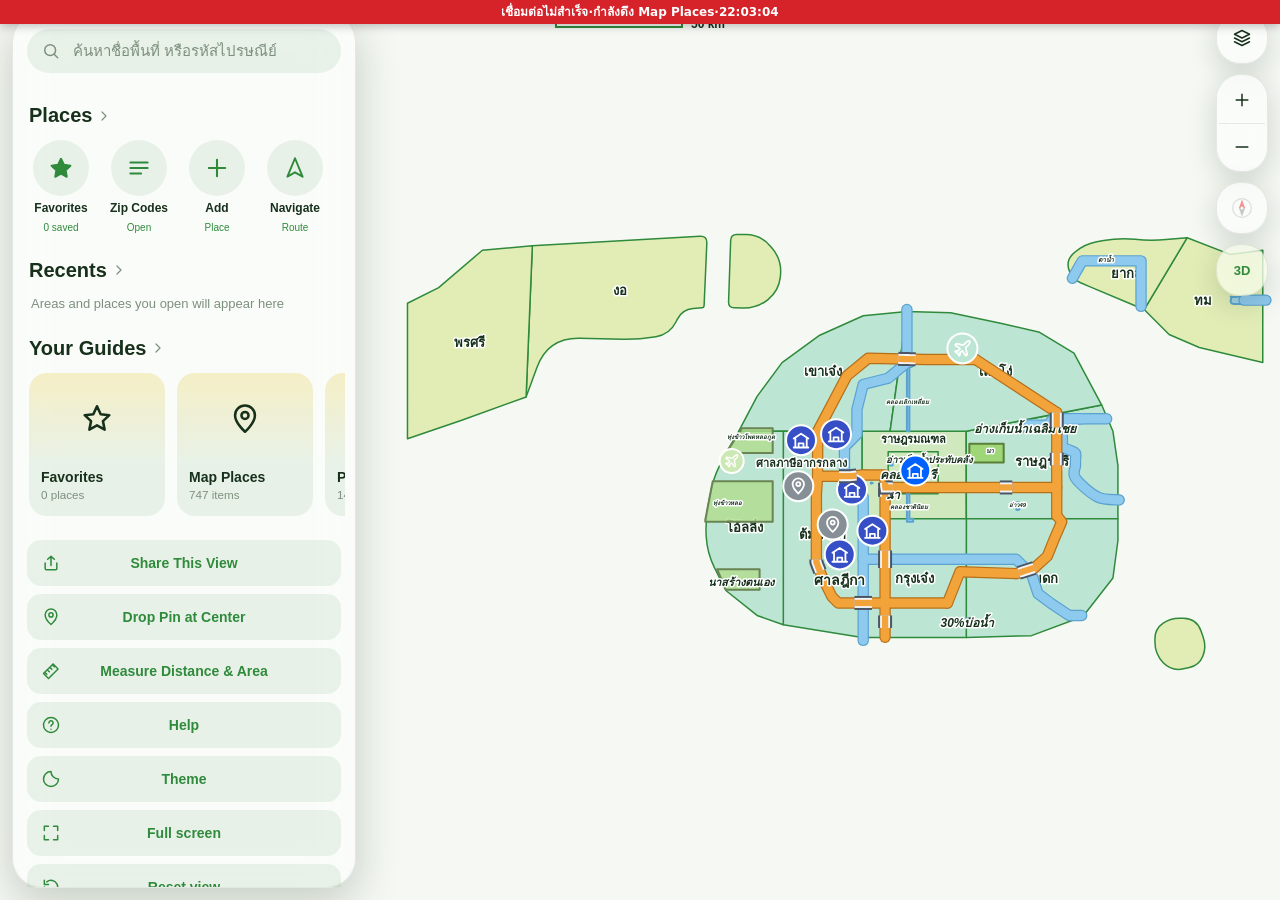
==== commit dd18f9a4: "Add files via upload" ====
--- a/index.html
+++ b/index.html
@@ -3,14 +3,13 @@
 <meta name="viewport" content="width=device-width, initial-scale=1, viewport-fit=cover">
 <title>รหัสไปรษณีย์ฝาแตก โดยพันรัฐ</title>    <link rel="icon" type="image/png" href="./sFT.png">
         <link rel="stylesheet" href="css/style.css"></head><body>
-                
 <svg id="m"></svg><div id="pg"><div class="zh"><div class="zw"><div class="zt"><h1>Postal Codes</h1><button id="zmap" class="zbtn"><svg class="i" viewBox="0 0 24 24"><path d="m3 6 6-2 6 2 6-2v14l-6 2-6-2-6 2zM9 4v14M15 6v14"/></svg>Map</button></div><label id="zsb"><svg class="i" viewBox="0 0 24 24"><circle cx="11" cy="11" r="6.5"/><path d="m20 20-4.2-4.2"/></svg><input id="zq" placeholder="Search province, district or zip code" autocomplete="off"></label></div></div><div class="zw" id="zl"></div></div><div id="sm" hidden><div class="fl"><div class="smh"><h2>Share this map</h2><button id="smx" aria-label="Close"><svg class="i" viewBox="0 0 24 24"><path d="M6 6l12 12M18 6 6 18"/></svg></button></div><small id="sml" class="hint"></small>
 <div class="shr"><span><svg class="i" viewBox="0 0 24 24"><path d="M10 14a4 4 0 0 0 5.7 0l3-3a4 4 0 0 0-5.7-5.7l-1 1M14 10a4 4 0 0 0-5.7 0l-3 3a4 4 0 0 0 5.7 5.7l1-1"/></svg></span><div class="t"><b>Link</b><small>Current area, pin &amp; zoom</small></div><button class="sb2" data-sa="link">Copy</button><button class="sb2 o" id="shnat" data-sa="native">Share</button></div>
 <div class="shr"><span><svg class="i" viewBox="0 0 24 24"><rect x="3" y="5" width="18" height="14" rx="2"/><circle cx="9" cy="10" r="1.5"/><path d="m3 17 5-5 4 4 3-3 6 6"/></svg></span><div class="t"><b>PNG image</b><small>Current map view</small></div><button class="sb2" data-sa="png">Save</button><button class="sb2 o" id="shpc" data-sa="pngc">Copy</button></div>
 <div class="shr"><span><svg class="i" viewBox="0 0 24 24"><path d="m12 3 9 4.5-9 4.5-9-4.5z"/><path d="m3 12 9 4.5 9-4.5"/><path d="m3 16.5 9 4.5 9-4.5"/></svg></span><div class="t"><b>Layers</b><small>Current visibility &amp; custom layers · เลเยอร์ที่เปิดอยู่</small></div><button class="sb2" data-sa="lyc">Copy</button><button class="sb2 o" data-sa="lyn">Share</button></div>
 <div class="shr"><span><svg class="i" viewBox="0 0 24 24"><path d="M5 19 19 5M4 4h4v4H4zM16 16h4v4h-4z"/></svg></span><div class="t"><b>SVG vector</b><small>Scalable &amp; editable</small></div><button class="sb2" data-sa="svg">Save</button></div>
 <div class="shr"><span><svg class="i" viewBox="0 0 24 24"><path d="M3 5h18v14H3zM3 10h18M9 5v14"/></svg></span><div class="t"><b>HTML · Table</b><small>All postal codes (+ places)</small></div><button class="sb2" data-sa="tblc">Copy</button><button class="sb2 o" data-sa="tbld">.html</button></div>
-<div class="shr"><span><svg class="i" viewBox="0 0 24 24"><path d="m8 8-4 4 4 4M16 8l4 4-4 4M13.5 5l-3 14"/></svg></span><div class="t"><b>HTML · Embed</b><small>iframe for the website</small></div><button class="sb2" data-sa="embc">Copy</button><button class="sb2 o" data-sa="embd">.html</button></div></div></div><div id="ts"></div><button id="fx" class="fl" aria-label="ออกจากเต็มจอ"></button><div id="hc" class="fl" hidden><b>วิธีใช้</b><ul><li><b>กดแช่ / แตะ 2 ครั้ง</b> บนแผนที่ → ปักหมุด คัดลอกหรือแชร์พิกัด</li><li><b>แตะจังหวัด</b> → ซูมเข้าและดูเขต · <b>แตะเขต</b> → ดูรหัสไปรษณีย์</li><li><b>ไม้บรรทัด</b> → แตะหลายจุดเพื่อวัดระยะ · ลากให้เส้นปิดเป็นรูปหรือตัดกันเอง จะแสดงพื้นที่เป็น ตร.กม.</li><li><b>แถบล่าง</b> → ค้นหาทุกอย่าง · ปัดซ้าย/ขวาสลับ Postal Code / Map</li><li>ปักหมุดโปรด ★ ได้จากหน้าจังหวัด/เขต</li></ul></div><div id="tp"><div id="mc" class="fl" hidden><svg class="i" viewBox="0 0 24 24"><path d="m14.5 3.5 6 6L9 21l-6-6z"/><path d="m8 11 2 2M11 8l2 2M14 5l2 2M5 14l2 2"/></svg><span id="mv"></span><button id="mu" aria-label="ย้อนจุด"><svg class="i" viewBox="0 0 24 24"><path d="M9 14 4 9l5-5"/><path d="M4 9h10.5a5.5 5.5 0 0 1 0 11H11"/></svg></button><button id="mx" aria-label="ปิดการวัด"><svg class="i" viewBox="0 0 24 24"><path d="M6 6l12 12M18 6 6 18"/></svg></button></div><div id="ed" class="fl" hidden><span style="padding:0 6px 0 10px;font-weight:600;font-size:13px;color:var(--ac)">แก้ไข</span><button data-tool="place" title="สถานที่"><svg class="i" viewBox="0 0 24 24"><path d="M4 9.5 5.5 4h13L20 9.5"/><path d="M4 9.5a2.6 2.6 0 0 0 5.3 0 2.6 2.6 0 0 0 5.4 0 2.6 2.6 0 0 0 5.3 0"/><path d="M5.5 13v7h13v-7"/></svg></button><button data-tool="road" title="ถนน"><svg class="i" viewBox="0 0 24 24"><path d="M8 3 5 21M16 3l3 18M12 5v3M12 11v3M12 17v3"/></svg></button><button data-tool="river" title="แม่น้ำ / คลอง"><svg class="i" viewBox="0 0 24 24"><path d="M3 9c3-3 6 3 9 0s6 3 9 0M3 15c3-3 6 3 9 0s6 3 9 0"/></svg></button><button data-tool="bay" title="อ่าว / พื้นน้ำ"><svg class="i" viewBox="0 0 24 24"><path d="M5 14c-1-5 3-9 8-8 5 1 7 5 6 9-1 4-6 5-9 4-3 0-4-2-5-5z"/></svg></button><button data-tool="mountain" title="ภูเขา"><svg class="i" viewBox="0 0 24 24"><path d="m3 19 6-11 4 7 3-4 5 8z"/></svg></button><button id="edm" title="เลือกถนนหลายเส้นเพื่อรวมเป็นสายเดียว"><svg class="i" viewBox="0 0 24 24"><rect x="3" y="3" width="13" height="13" rx="2"/><path d="m7 9.5 2 2 4-4M8 20h11a2 2 0 0 0 2-2V8"/></svg></button><button id="edu" hidden title="ย้อนจุดล่าสุด"><svg class="i" viewBox="0 0 24 24"><path d="M9 14 4 9l5-5"/><path d="M4 9h10.5a5.5 5.5 0 0 1 0 11H11"/></svg></button><button id="edc" hidden title="เส้นโค้ง"><svg class="i" viewBox="0 0 24 24"><path d="M4 19C4 9 12 17 20 5"/></svg></button><button id="edl" hidden title="ล็อกมุม 45°/ตามกริด"><svg class="i" viewBox="0 0 24 24"><path d="M4 19h16M4 19 15 6"/><path d="M10 19a6 6 0 0 0-1.6-4"/></svg></button><button id="edok" hidden title="เสร็จสิ้นเส้นถนน"><svg class="i" viewBox="0 0 24 24"><path d="m5 12.5 4.5 4.5L19 7.5"/></svg></button><button id="edx" title="ออกจากโหมดแก้ไข"><svg class="i" viewBox="0 0 24 24"><path d="M6 6l12 12M18 6 6 18"/></svg></button></div><div id="pc" class="fl" hidden></div></div><div id="ec" hidden><div class="fl"><h2>เลือกสิ่งที่จะแก้ไข</h2><a class="ecb" id="ec-car" href="#"><span class="eci"><img alt="" src="assets/img-756387cd.png"></span><span class="ect"><b>รถของมูลนิธิ</b><small>มูลนิธิช่วยเหลือคนปัญญาอ่อน</small></span></a><a class="ecb" id="ec-home" href="#"><span class="eci"><img alt="" src="assets/img-09e774d7.png"></span><span class="ect"><b>บ้าน</b><small>บ้านทั้งหมด</small></span></a><button class="ecb" id="ec-map"><span class="eci"><svg class="i" viewBox="0 0 24 24" style="width:24px;height:24px"><path d="m3 6 6-2 6 2 6-2v14l-6 2-6-2-6 2zM9 4v14M15 6v14"/></svg></span><span class="ect"><b>Map Places</b><small>ร้าน ถนน ธรรมชาติ บนแผนที่</small></span></button><div class="act" style="margin:0"><button id="ec-x">ปิด</button></div></div></div>
+<div class="shr"><span><svg class="i" viewBox="0 0 24 24"><path d="m8 8-4 4 4 4M16 8l4 4-4 4M13.5 5l-3 14"/></svg></span><div class="t"><b>HTML · Embed</b><small>iframe for the website</small></div><button class="sb2" data-sa="embc">Copy</button><button class="sb2 o" data-sa="embd">.html</button></div></div></div><div id="ts"></div><button id="fx" class="fl" aria-label="ออกจากเต็มจอ"></button><div id="hc" class="fl" hidden><b>วิธีใช้</b><ul><li><b>กดแช่ / แตะ 2 ครั้ง</b> บนแผนที่ → ปักหมุด คัดลอกหรือแชร์พิกัด</li><li><b>แตะจังหวัด</b> → ซูมเข้าและดูเขต · <b>แตะเขต</b> → ดูรหัสไปรษณีย์</li><li><b>ไม้บรรทัด</b> → แตะหลายจุดเพื่อวัดระยะ · ลากให้เส้นปิดเป็นรูปหรือตัดกันเอง จะแสดงพื้นที่เป็น ตร.กม.</li><li><b>แถบล่าง</b> → ค้นหาทุกอย่าง · ปัดซ้าย/ขวาสลับ Postal Code / Map</li><li>ปักหมุดโปรด ★ ได้จากหน้าจังหวัด/เขต</li></ul></div><div id="tp"><div id="mc" class="fl" hidden><svg class="i" viewBox="0 0 24 24"><path d="m14.5 3.5 6 6L9 21l-6-6z"/><path d="m8 11 2 2M11 8l2 2M14 5l2 2M5 14l2 2"/></svg><span id="mv"></span><button id="mu" aria-label="ย้อนจุด"><svg class="i" viewBox="0 0 24 24"><path d="M9 14 4 9l5-5"/><path d="M4 9h10.5a5.5 5.5 0 0 1 0 11H11"/></svg></button><button id="mx" aria-label="ปิดการวัด"><svg class="i" viewBox="0 0 24 24"><path d="M6 6l12 12M18 6 6 18"/></svg></button></div><div id="ed" class="fl" hidden><span style="padding:0 6px 0 10px;font-weight:600;font-size:13px;color:var(--ac)">แก้ไข</span><button data-tool="place" title="สถานที่"><svg class="i" viewBox="0 0 24 24"><path d="M4 9.5 5.5 4h13L20 9.5"/><path d="M4 9.5a2.6 2.6 0 0 0 5.3 0 2.6 2.6 0 0 0 5.4 0 2.6 2.6 0 0 0 5.3 0"/><path d="M5.5 13v7h13v-7"/></svg></button><button data-tool="road" title="ถนน"><svg class="i" viewBox="0 0 24 24"><path d="M8 3 5 21M16 3l3 18M12 5v3M12 11v3M12 17v3"/></svg></button><button data-tool="river" title="แม่น้ำ / คลอง"><svg class="i" viewBox="0 0 24 24"><path d="M3 9c3-3 6 3 9 0s6 3 9 0M3 15c3-3 6 3 9 0s6 3 9 0"/></svg></button><button data-tool="bay" title="อ่าว / พื้นน้ำ"><svg class="i" viewBox="0 0 24 24"><path d="M5 14c-1-5 3-9 8-8 5 1 7 5 6 9-1 4-6 5-9 4-3 0-4-2-5-5z"/></svg></button><button data-tool="mountain" title="ภูเขา"><svg class="i" viewBox="0 0 24 24"><path d="m3 19 6-11 4 7 3-4 5 8z"/></svg></button><button id="edm" title="เลือกถนนหลายเส้นเพื่อรวมเป็นสายเดียว"><svg class="i" viewBox="0 0 24 24"><rect x="3" y="3" width="13" height="13" rx="2"/><path d="m7 9.5 2 2 4-4M8 20h11a2 2 0 0 0 2-2V8"/></svg></button><button id="edu" hidden title="ย้อนจุดล่าสุด"><svg class="i" viewBox="0 0 24 24"><path d="M9 14 4 9l5-5"/><path d="M4 9h10.5a5.5 5.5 0 0 1 0 11H11"/></svg></button><button id="edc" hidden title="เส้นโค้ง"><svg class="i" viewBox="0 0 24 24"><path d="M4 19C4 9 12 17 20 5"/></svg></button><button id="edl" hidden title="ล็อกมุม 45°/ตามกริด"><svg class="i" viewBox="0 0 24 24"><path d="M4 19h16M4 19 15 6"/><path d="M10 19a6 6 0 0 0-1.6-4"/></svg></button><button id="edok" hidden title="เสร็จสิ้นเส้นถนน"><svg class="i" viewBox="0 0 24 24"><path d="m5 12.5 4.5 4.5L19 7.5"/></svg></button><button id="edtf" title="Traffic · การจราจร"><svg class="i" viewBox="0 0 24 24"><rect x="8" y="2.5" width="8" height="19" rx="3"/><circle cx="12" cy="7.2" r="1.3"/><circle cx="12" cy="12" r="1.3"/><circle cx="12" cy="16.8" r="1.3"/></svg></button><button id="edx" title="ออกจากโหมดแก้ไข"><svg class="i" viewBox="0 0 24 24"><path d="M6 6l12 12M18 6 6 18"/></svg></button></div><div id="pc" class="fl" hidden></div></div><div id="ec" hidden><div class="fl"><h2>เลือกสิ่งที่จะแก้ไข</h2><a class="ecb" id="ec-car" href="#"><span class="eci"><img alt="" src="assets/img-756387cd.png"></span><span class="ect"><b>รถของมูลนิธิ</b><small>มูลนิธิช่วยเหลือคนปัญญาอ่อน</small></span></a><a class="ecb" id="ec-home" href="#"><span class="eci"><img alt="" src="assets/img-09e774d7.png"></span><span class="ect"><b>บ้าน</b><small>บ้านทั้งหมด</small></span></a><button class="ecb" id="ec-map"><span class="eci"><svg class="i" viewBox="0 0 24 24" style="width:24px;height:24px"><path d="m3 6 6-2 6 2 6-2v14l-6 2-6-2-6 2zM9 4v14M15 6v14"/></svg></span><span class="ect"><b>Map Places</b><small>ร้าน ถนน ธรรมชาติ บนแผนที่</small></span></button><div class="act" style="margin:0"><button id="ec-x">ปิด</button></div></div></div>
 <div id="lg" hidden><div class="fl"><h2>โหมดแก้ไข</h2><label class="pn">ชื่อของคุณ (คนอื่นจะเห็น)<input id="ename" maxlength="20" placeholder="เช่น แอดมิน, สมชาย" autocomplete="nickname"></label><div class="pn">สีเมาส์ของคุณ<div style="display:flex;align-items:center;gap:8px"><input id="ecol" type="color" value="#2f8a3b"><div id="ecsw"></div></div></div><input id="pw" type="password" placeholder="รหัสผ่าน" autocomplete="current-password"><small id="lge" style="color:#e03131;min-height:1.2em"></small><small id="lgn" style="color:var(--mut)"></small><div class="act" style="margin:0"><button id="lgb">เข้าสู่ระบบ</button><button id="lgc">ยกเลิก</button></div></div></div>
 
 <div id="rc"><div class="fl grp"><button id="lyb" aria-label="Layers" title="Layers · เลเยอร์"><svg class="i" viewBox="0 0 24 24"><path d="m12 3 9 4.5-9 4.5-9-4.5z"/><path d="m3 12 9 4.5 9-4.5"/><path d="m3 16.5 9 4.5 9-4.5"/></svg></button></div><div class="fl grp" style="display:none"><button id="opt" aria-label="Map options" title="Map options"><svg class="i" viewBox="0 0 24 24"><path d="m3 6 6-2 6 2 6-2v14l-6 2-6-2-6 2zM9 4v14M15 6v14"/></svg></button></div><div class="fl grp"><button id="zi" aria-label="Zoom in"><svg class="i" viewBox="0 0 24 24"><path d="M12 5v14M5 12h14"/></svg></button><button id="zo" aria-label="Zoom out"><svg class="i" viewBox="0 0 24 24"><path d="M5 12h14"/></svg></button></div><div class="fl grp"><button id="zr" aria-label="Reset view" title="Reset view"><b class="cmp">N</b></button></div></div><div id="lye" hidden></div><div id="mo" class="fl" hidden><button id="tb" class="mrow"></button><button id="ru" class="mrow"><svg class="i" viewBox="0 0 24 24"><path d="m14.5 3.5 6 6L9 21l-6-6z"/><path d="m8 11 2 2M11 8l2 2M14 5l2 2M5 14l2 2"/></svg><span>Measure distance &amp; area</span></button><button id="fsb" class="mrow"></button><button id="shb" class="mrow"><svg class="i" viewBox="0 0 24 24"><path d="M12 15V4M8 7.5 12 4l4 3.5"/><path d="M5 12v6.5A1.5 1.5 0 0 0 6.5 20h11a1.5 1.5 0 0 0 1.5-1.5V12"/></svg><span>Share this view</span></button><button id="hp" class="mrow"><svg class="i" viewBox="0 0 24 24"><circle cx="12" cy="12" r="9"/><path d="M9.5 9.5a2.5 2.5 0 1 1 3.6 2.2c-.7.4-1.1.9-1.1 1.8M12 17h.01"/></svg><span>Help</span></button><button id="mnb" class="mrow dm"><svg class="i" viewBox="0 0 24 24"><rect x="3.5" y="4" width="17" height="16" rx="3"/><path d="M9.5 4v16"/></svg><span>Show / hide sidebar</span></button></div><div id="sbar"><i></i><span></span></div>
@@ -20,12 +19,13 @@
 <div class="srow" id="srow-addons" style="display:none;"><span class="bk" id="ao-back"><svg class="i" viewBox="0 0 24 24" style="width:18px;height:18px"><path d="m15 6-6 6 6 6"/></svg>&lt; ย้อนกลับ</span><h2 style="margin:0 0 0 8px;font-size:18px;flex:1">Add-ons</h2></div><div class="srow" id="srow-go" style="display:none;"><span class="bk" id="go-back"><svg class="i" viewBox="0 0 24 24" style="width:18px;height:18px"><path d="m15 6-6 6 6 6"/></svg>ย้อนกลับ</span><h2 style="margin:0 0 0 8px;font-size:18px;flex:1">Navigate <small style="font-weight:400;color:var(--mut);font-size:13px">นำทาง</small></h2><button class="gcfg" id="go-cfg" title="ตัวเลือกเส้นทาง"><svg class="i" viewBox="0 0 24 24"><path d="M4 6h9M17 6h3M4 12h3M11 12h9M4 18h11M19 18h1"/><circle cx="15" cy="6" r="2"/><circle cx="9" cy="12" r="2"/><circle cx="17" cy="18" r="2"/></svg></button></div><div class="srow" id="srow-layers" style="display:none;"><span class="bk" id="ly-back"><svg class="i" viewBox="0 0 24 24" style="width:18px;height:18px"><path d="m15 6-6 6 6 6"/></svg>Back</span><h2 style="margin:0 0 0 8px;font-size:18px;flex:1">Layers <small style="font-weight:400;color:var(--mut);font-size:13px">เลเยอร์</small></h2></div><div class="srow" id="srow-bridge" style="display:none;"><span class="bk" id="br-back"><svg class="i" viewBox="0 0 24 24" style="width:18px;height:18px"><path d="m15 6-6 6 6 6"/></svg>Back</span><h2 style="margin:0 0 0 8px;font-size:18px;flex:1">Bridges <small style="font-weight:400;color:var(--mut);font-size:13px">สะพาน</small></h2></div>
 </div><div id="tabs"><i id="tth"></i><button data-t="0" class="a">Postal Code</button><button data-t="1">Map</button></div><div id="body"></div></div>
 <script src="js/core.js"></script>
+<script src="js/area-updates.js"></script>
 <script src="js/places.js"></script>
 <script src="js/router.js"></script>
 <script src="js/addons.js"></script>
 <script src="js/layers.js"></script>
 <script src="js/bridges.js"></script>
+<script src="js/traffic.js"></script>
 <script src="js/terrain3d.js"></script>
 <script src="js/share.js"></script>
-<script src="js/area-updates.js"></script>
 </body></html>
--- a/css/style.css
+++ b/css/style.css
@@ -518,3 +518,31 @@
 #t3m .t3bar{height:10px;border-radius:6px;background:var(--row);border:1px solid var(--bd);overflow:hidden;margin:14px 0 8px}
 #t3m .t3bar i{display:block;height:100%;width:0;background:var(--ac);border-radius:6px;transition:width .12s linear}
 #t3m small{color:var(--mut);font-size:12px}
+
+/* ===== Traffic ===== */
+#ed #edtf.a{background:var(--ac);color:#fff}
+#tfp{position:fixed;left:50%;top:calc(68px + env(safe-area-inset-top,0px));transform:translateX(-50%);z-index:70;background:var(--paper);color:var(--tx);border:1px solid var(--bd);border-radius:18px;box-shadow:var(--sh);padding:8px 10px;max-width:calc(100vw - 20px);display:grid;gap:6px}
+#tfp[hidden]{display:none}
+#tfp .tfh1{display:flex;gap:8px;align-items:baseline;flex-wrap:wrap}#tfp .tfh1 b{font-size:14px}#tfp .tfh1 small{color:var(--mut);font-size:11.5px;line-height:1.35}
+#tfp .tfr1{display:flex;gap:6px;align-items:center;flex-wrap:wrap}
+#tfp .tfr1 button{height:36px;min-width:38px;padding:0 10px;border-radius:12px;border:1px solid var(--bd);background:var(--row);color:var(--tx);font:inherit;font-weight:700;font-size:14px}
+#tfp .tfr1 button.a{outline:2px solid var(--ac);background:var(--paper)}
+#tfp .tfr1 button.p{background:var(--ac);border-color:var(--ac);color:#fff}
+#tfp .tfr1 i{width:1px;height:22px;background:var(--bd)}
+#tfm{position:fixed;inset:0;z-index:99998;display:grid;place-items:center;background:rgba(0,0,0,.4);backdrop-filter:blur(3px);-webkit-backdrop-filter:blur(3px)}
+#tfm[hidden]{display:none}
+#tfm .tfc{width:min(92vw,380px);max-height:88vh;overflow:auto;background:var(--paper);color:var(--tx);border:1px solid var(--bd);border-radius:20px;box-shadow:var(--sh);padding:16px 16px 14px;display:grid;gap:8px}
+#tfm b{font-size:16px}#tfm small{color:var(--mut);font-size:12px}
+#tfm .tfchips{display:flex;gap:6px;flex-wrap:wrap}#tfm .tfchip{font-size:12px;padding:3px 9px;border-radius:999px;background:var(--row);border:1px solid var(--bd)}
+#tfm .tfh2{margin:4px 0 0;font-size:12.5px;color:var(--mut)}
+#tfm .tfrow{display:flex;gap:6px;align-items:center;font-size:13px}
+#tfm .tfrow input,#tfm .tfrow select{height:36px;border-radius:10px;border:1px solid var(--bd);background:var(--row);color:var(--tx);font:inherit;padding:0 8px}
+#tfm .tfrow input{width:64px;text-align:center}#tfm .tfrow select{flex:1;min-width:0}
+#tfm .tfdel{width:34px;height:34px;border-radius:10px;border:1px solid var(--bd);background:var(--row);color:var(--mut)}
+#tfm .tfempty{font-size:12.5px;color:var(--mut);padding:6px 0}
+#tfm .tfadd{height:38px;border-radius:12px;border:1px dashed var(--bd);background:transparent;color:var(--ac);font:inherit;font-weight:700}
+#tfm .tfflow{font-size:12.5px;padding:8px 10px;border-radius:12px;background:var(--row);border:1px solid var(--bd);line-height:1.5}
+#tfm .tfk{display:flex;gap:8px;align-items:center;font-size:13px}
+#tfm .tfbtn{display:flex;gap:8px;margin-top:4px}#tfm .tfbtn button{flex:1;height:42px;border-radius:14px;border:1px solid var(--bd);background:var(--row);color:var(--tx);font:inherit;font-weight:700}
+#tfm .tfbtn .p{background:var(--ac);border-color:var(--ac);color:#fff}#tfm .tfbtn .d{color:#e03131;flex:.7}
+@media(max-width:899px){#tfp{top:calc(64px + env(safe-area-inset-top,0px))}}
